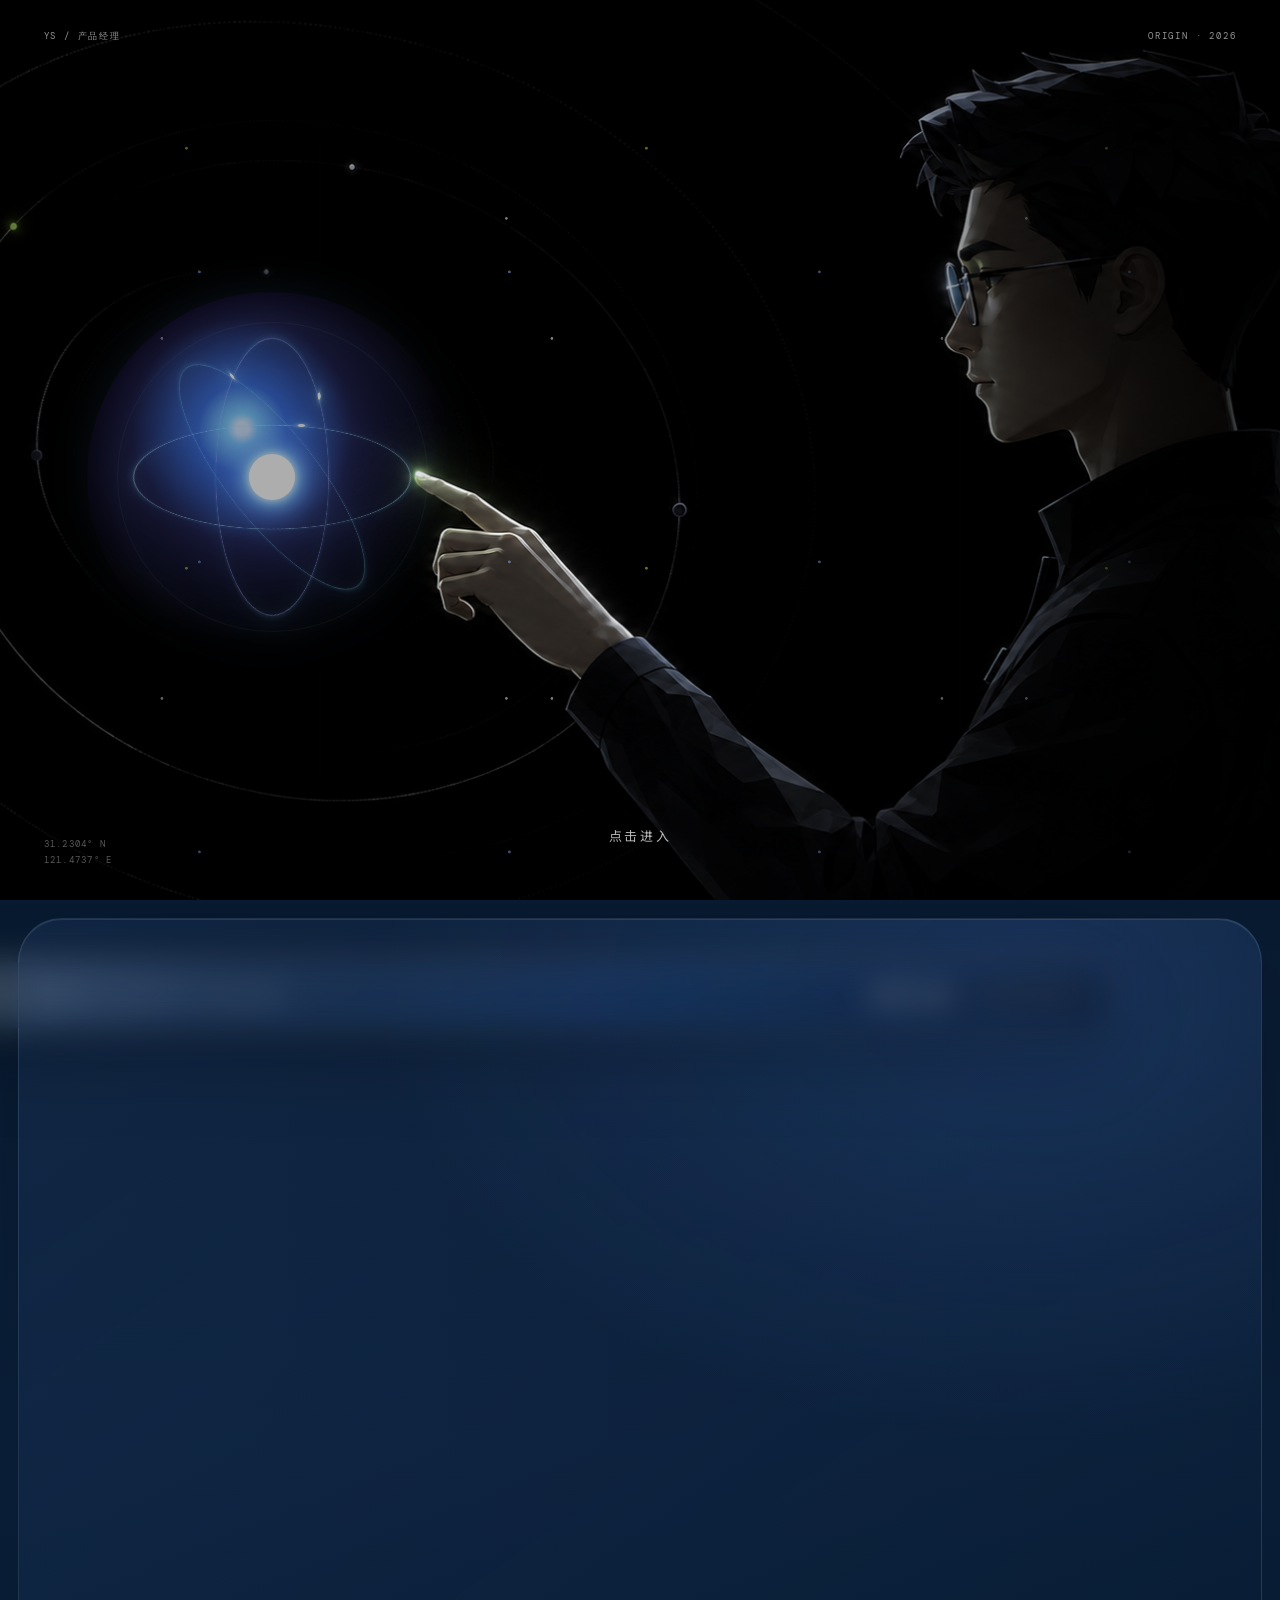
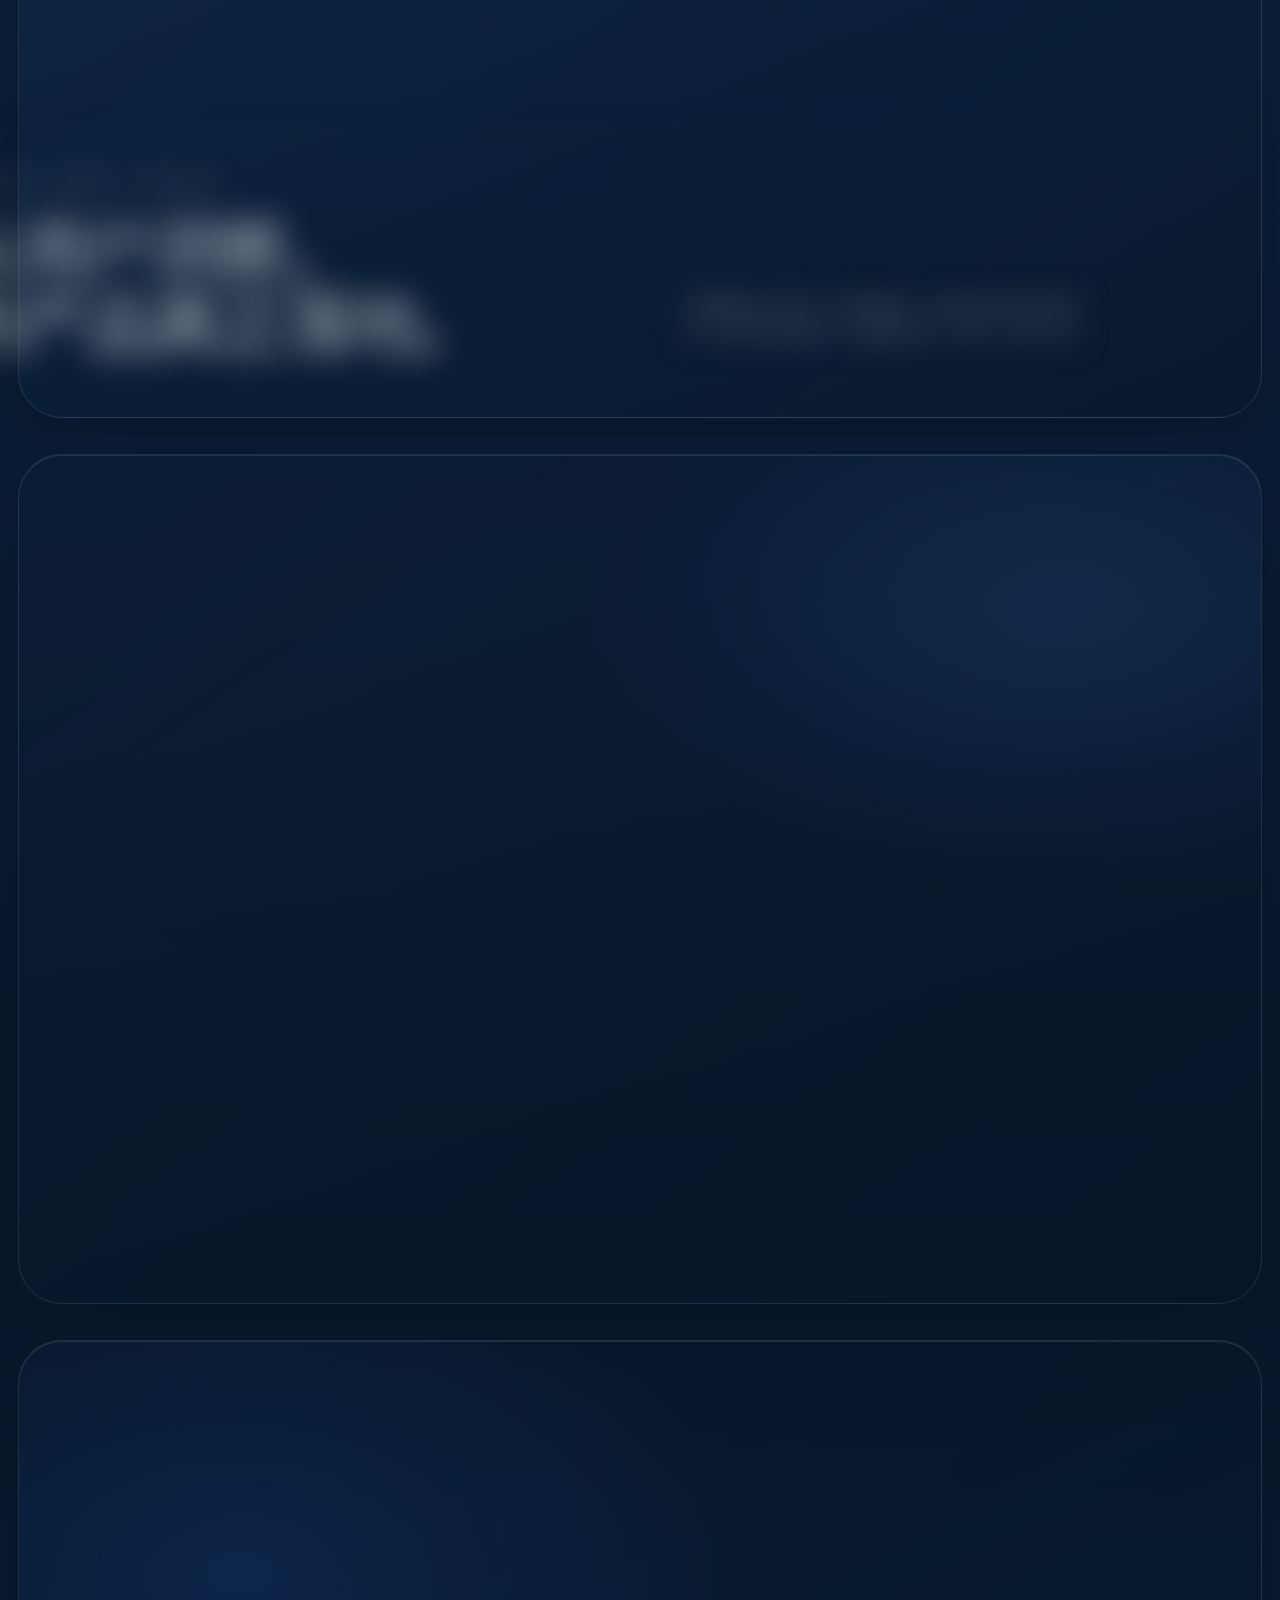
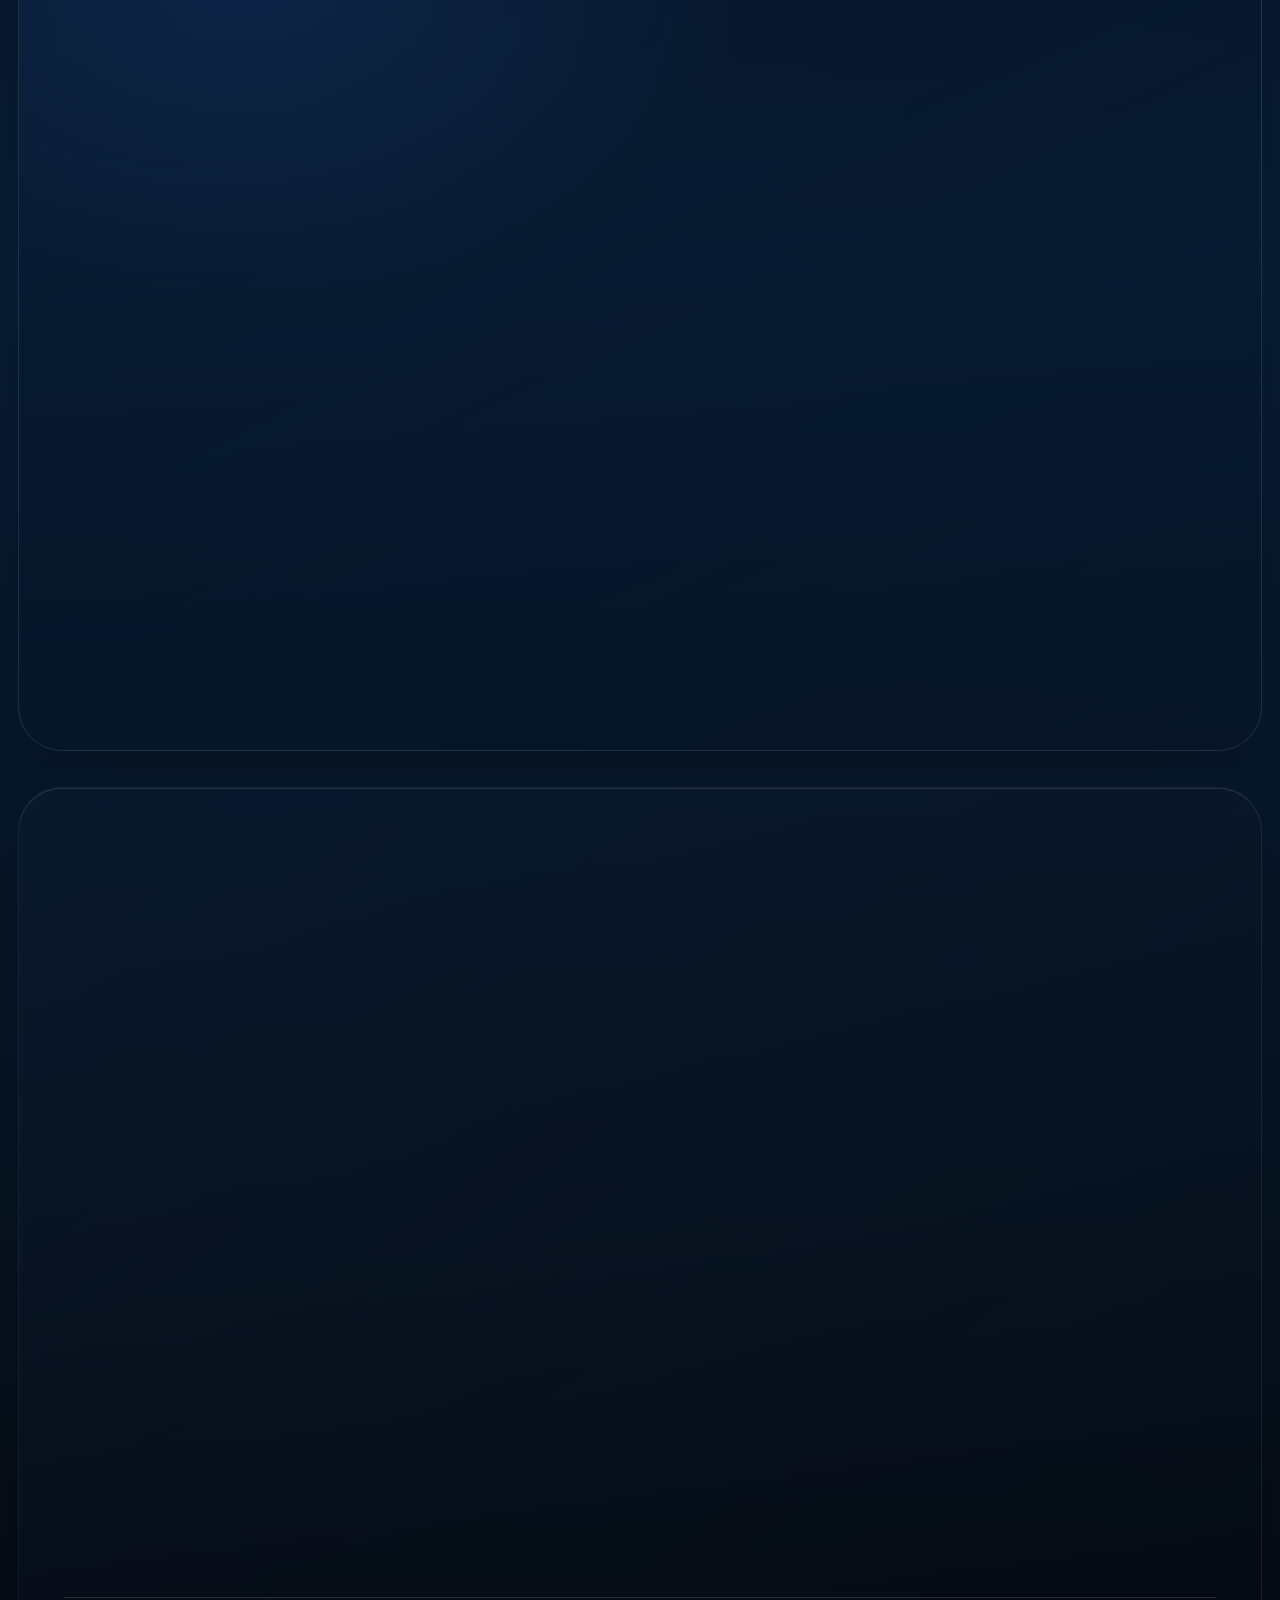
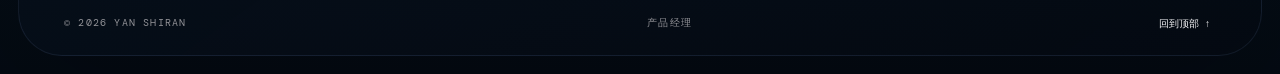
==== index.html @ b5c83967 "Initial portfolio website" ====
<!doctype html>
<html lang="zh-CN">
  <head>
    <meta charset="UTF-8" />
    <meta name="viewport" content="width=device-width, initial-scale=1.0" />
    <meta name="theme-color" content="#050505" />
    <meta name="description" content="严士然的 AI 产品经理作品集，聚焦智能硬件、AI 交互与消费电子产品定义。" />
    <title>严士然｜AI Product Manager</title>
    <link rel="preconnect" href="https://fonts.googleapis.com" />
    <link rel="preconnect" href="https://fonts.gstatic.com" crossorigin />
    <link rel="preload" as="image" href="./assets/intro-orbit-side-v2.png" />
    <link rel="preload" as="image" href="./assets/earth-space-transparent-v5.png" />
    <link rel="preload" as="image" href="./assets/earth-equirectangular-v6.png" />
    <link href="https://fonts.googleapis.com/css2?family=DM+Mono:wght@300;400;500&family=Noto+Sans+SC:wght@300;400;500;600;700;900&display=swap" rel="stylesheet" />
    <link rel="stylesheet" href="./styles.css?v=aime-sleep-case-89" />
  </head>
  <body class="intro-locked profile-entry-pending">
    <div class="intro-gate" id="introGate" role="dialog" aria-modal="true" aria-label="作品集开场动画">
      <div class="intro-portrait" aria-hidden="true"></div>
      <canvas class="intro-particle-canvas" id="introParticleCanvas" aria-hidden="true"></canvas>
      <div class="intro-stars" aria-hidden="true"></div>
      <div class="intro-topline" aria-hidden="true">
        <span>YS / 产品经理</span>
        <span>ORIGIN · 2026</span>
      </div>
      <div class="intro-coordinate" aria-hidden="true">31.2304° N<br />121.4737° E</div>
      <button class="intro-enter" type="button" aria-label="点击进入作品集">
        <span class="intro-planet-hit shared-planet atom-mode" id="sharedPlanet" aria-hidden="true">
          <canvas class="earth-surface" aria-hidden="true"></canvas>
          <span class="quantum-shell" aria-hidden="true">
            <span class="quantum-core"></span>
            <span class="atom-ring atom-ring-a"><i></i></span>
            <span class="atom-ring atom-ring-b"><i></i></span>
            <span class="atom-ring atom-ring-c"><i></i></span>
          </span>
          <i></i>
        </span>
        <span class="intro-enter-label"><b>点击进入</b></span>
      </button>
    </div>
    <div class="intro-welcome" id="introWelcome" aria-hidden="true">欢迎来到我的作品集</div>
    <div class="noise" aria-hidden="true"></div>
    <div class="cursor-glow" aria-hidden="true"></div>
    <header class="site-header">
      <a class="brand" href="#home" aria-label="返回首页">
        <span class="brand-mark">YS</span>
        <span>Yan Shiran <i>/</i> 产品经理</span>
      </a>
      <button class="menu-toggle" aria-expanded="false" aria-label="打开导航">菜单</button>
      <nav class="main-nav" aria-label="主导航">
        <a href="#profile">个人介绍</a>
        <div class="nav-cluster">
          <a href="#work">作品集</a>
          <div class="nav-preview category-preview">
            <button data-filter="hardware"><b>硬件</b><span>量产与定义</span></button>
            <button data-filter="software"><b>软件</b><span>AI 与体验</span></button>
            <button data-filter="concept"><b>概念</b><span>未来探索</span></button>
          </div>
        </div>
        <div class="nav-cluster">
          <a href="#timeline">时间线</a>
          <div class="nav-preview">
            <button data-jump="year-2026"><b>2026</b><span>创新与融合</span></button>
            <button data-jump="year-2025"><b>2025</b><span>技术深耕</span></button>
            <button data-jump="year-2020"><b>20—24</b><span>基石沉淀</span></button>
          </div>
        </div>
        <a href="#lifestyle">关于我</a>
      </nav>
      <a class="contact-link" href="#lifestyle">保持联系 <span>↗</span></a>
    </header>

    <main>
      <section class="hero" id="home">
        <div class="hero-ambient" aria-hidden="true">
          <div class="orbital orbital-a"></div>
          <div class="orbital orbital-b"></div>
          <div class="orbital orbital-c"></div>
          <i class="orbit-planet planet-ice planet-orbit-a"></i>
          <i class="orbit-planet planet-lava planet-orbit-b"></i>
          <i class="orbit-planet planet-metal planet-orbit-c"></i>
          <div class="hero-planet-slot" aria-hidden="true"></div>
        </div>
        <div class="eyebrow hero-eyebrow"><span class="status-dot"></span> OPEN TO OPPORTUNITIES · 2026</div>
        <div class="hero-copy">
          <p class="hero-index">00 / INTRODUCTION</p>
          <h1><span>把复杂技术，</span><br /><em>变成自然体验。</em></h1>
          <p>我是一名专注于 AI 交互、智能硬件与消费电子的产品经理。连接研究、设计与商业，把未来带进日常。</p>
        </div>
        <button class="scroll-cue" data-jump="profile" aria-label="向下浏览">
          <span>SCROLL TO EXPLORE</span><i>↓</i>
        </button>
        <div class="hero-meta">
          <span>BASED IN CHINA</span><span>31.2304° N · 121.4737° E</span>
        </div>
      </section>

      <section class="stage section-shell" id="profile">
        <header class="section-head reveal">
          <div><span class="section-no">01</span><span class="eyebrow">PROFILE / SELECTED EXPERIENCE</span></div>
          <p>四段实习经历 <span>点击展开完整内容</span></p>
        </header>
        <div class="experience-intro reveal">
          <div>
            <span class="eyebrow">INTERNSHIP JOURNEY · 2025—NOW</span>
            <h2>从用户洞察，<br />到产品真正落地。</h2>
          </div>
          <p>经历覆盖 AIoT 硬件、AI 陪伴机器人、操作系统与全球充电业务。在不同产品阶段中，持续参与定义、验证、交付与上市。</p>
        </div>
        <div class="experience-stack reveal">
          <article class="experience-row" data-experience>
            <button class="experience-summary" aria-expanded="false" aria-controls="experience-honor">
              <span class="experience-index">01</span>
              <span class="experience-date">2026.05—至今</span>
              <span class="experience-brand"><small>HONOR 荣耀</small><strong>硬件产品经理</strong></span>
              <span class="experience-one-line">负责 E-bike 欧洲出海交付，并从 0 到 1 定义新一代智能音频眼镜。</span>
              <span class="experience-logo"><img class="logo-invert" src="./assets/logos/honor.svg" alt="HONOR Logo" /></span>
              <span class="experience-toggle"><i></i><i></i></span>
            </button>
            <div class="experience-detail" id="experience-honor">
              <div class="experience-detail-inner">
                <div class="experience-detail-lead">
                  <span>AIoT 部门 · 穿戴产品 & 运动产品</span>
                  <h3>产品及项目交付<br />0—1 全流程</h3>
                  <p>从海外上市交付、质量排障，到产品形态创新、成本控制与供应链定点，承担产品从定义到落地的关键工作。</p>
                </div>
                <div class="experience-projects">
                  <section class="experience-project">
                    <div class="project-heading"><span>PROJECT 01</span><h4>E-bike 出海项目</h4><small>欧洲市场 · 产品及项目交付</small></div>
                    <div class="experience-points">
                      <p><b>全流程项目管理</b><span>统筹 E-bike 欧洲上市筹备，主导 RFI 应答并顺利通过 GTM 评审；跨部门完成海外营销及售后物料交付，保障项目按期闭环。</span></p>
                      <p><b>质量攻坚与排障</b><span>解决跨部门 Beta 测试排期冲突并亲自验收，累计推动解决 10+ 项软硬件核心问题，保障产品高质量出海。</span></p>
                    </div>
                  </section>
                  <section class="experience-project">
                    <div class="project-heading"><span>PROJECT 02</span><h4>新一代智能音频眼镜</h4><small>中年男性商务差旅 · 0—1 产品定义</small></div>
                    <div class="experience-points">
                      <p><b>产品定义与形态创新</b><span>提出“镜架与智能镜腿分离”的模块化架构，兼顾传统眼镜舒适度与智能音频交互。</span></p>
                      <p><b>体验打磨与成本控制</b><span>跟进 ID 设计与声学评估并严格把控 BOM；联合研发对标竞品调优，实现多频段音质提升 30%+。</span></p>
                      <p><b>供应链整合与立项</b><span>引入 6 家优质供应商竞标并成功定点，迭代 5 版 RFI 应答方案，推动项目顺利立项，预计 10 月量产。</span></p>
                    </div>
                  </section>
                </div>
              </div>
            </div>
          </article>

          <article class="experience-row" data-experience>
            <button class="experience-summary" aria-expanded="false" aria-controls="experience-tcl">
              <span class="experience-index">02</span>
              <span class="experience-date">2026.02—2026.05</span>
              <span class="experience-brand"><small>TCL 实业</small><strong>AI 产品经理</strong></span>
              <span class="experience-one-line">用 500 份问卷与 30+ 深访识别家长低效哄睡和儿童睡前难安抚问题，规划下一代 AI 睡眠陪伴。</span>
              <span class="experience-logo"><img src="./assets/logos/tcl.svg" alt="TCL Logo" /></span>
              <span class="experience-toggle"><i></i><i></i></span>
            </button>
            <div class="experience-detail" id="experience-tcl">
              <div class="experience-detail-inner">
                <div class="experience-detail-lead">
                  <span>机器人部门 · AI 陪伴机器人 AIME</span>
                  <h3>看见家长，<br />也理解儿童。</h3>
                  <p>参与 AIME 陪伴机器人新品迭代开发，抓住家长哄睡与儿童睡眠的核心需求，明确下一代产品定义。</p>
                </div>
                <div class="experience-projects single-project">
                  <section class="experience-project">
                    <div class="project-heading"><span>PRODUCT DEFINITION</span><h4>AIME AI 陪伴机器人</h4><small>需求研究 · 竞品定位 · AI 主动交互</small></div>
                    <div class="experience-points">
                      <p><b>需求调研</b><span>通过 500 份问卷及 30+ 深度访谈，精准发现家长“低效哄睡”困扰与儿童“睡前难以安抚”问题，为产品定义提供数据支撑。</span></p>
                      <p><b>竞品分析</b><span>剖析主流儿童 AI 玩具，挖掘父母购买产品用于哄睡的真实需求，输出竞品报告，确立“AI 睡眠陪伴”的差异化定位。</span></p>
                      <p><b>AI 情感化睡眠规划</b><span>规划睡眠主动 AI 干预方案，设计基于儿童情绪与作息的主动问询及睡眠哄睡机制，提升产品在睡前场景下的价值。</span></p>
                    </div>
                  </section>
                </div>
              </div>
            </div>
          </article>

          <article class="experience-row" data-experience>
            <button class="experience-summary" aria-expanded="false" aria-controls="experience-vivo">
              <span class="experience-index">03</span>
              <span class="experience-date">2025.10—2026.02</span>
              <span class="experience-brand"><small>vivo 维沃</small><strong>软件产品经理</strong></span>
              <span class="experience-one-line">覆盖 AI 笔记、Pad OS6 质量闭环、交互专利与折叠屏主动式 AIOS 规划。</span>
              <span class="experience-logo"><img src="./assets/logos/vivo.svg" alt="vivo Logo" /></span>
              <span class="experience-toggle"><i></i><i></i></span>
            </button>
            <div class="experience-detail" id="experience-vivo">
              <div class="experience-detail-inner">
                <div class="experience-detail-lead">
                  <span>大屏 OS 部门 · 平板 & 折叠屏</span>
                  <h3>让 AI 能力，<br />进入真实创作流。</h3>
                  <p>参与 AI 笔记竞品研究、新 OS 版本质量闭环、交互专利设计与折叠手机 AIOS 场景规划。</p>
                </div>
                <div class="experience-projects single-project">
                  <section class="experience-project">
                    <div class="project-heading"><span>AI OS & EXPERIENCE</span><h4>大屏 OS 产品规划</h4><small>竞品洞察 · 质量交付 · 交互创新</small></div>
                    <div class="experience-points">
                      <p><b>笔记类 App 竞品分析</b><span>剖析 Notion、IMA 等 AI 笔记产品，挖掘生成式 AI 在创作流中的交互痛点，提出提升 AI 介入有效性的方案。</span></p>
                      <p><b>Pad OS6 问题排查</b><span>闭环管理 Pad OS6 版本质量，推动研发解决 60+ 项 Bug、体验与动效问题，确保高质量交付。</span></p>
                      <p><b>交互创新与专利</b><span>撰写手写笔与视频剪辑结合的发明专利，定义“笔势 + 多指令”多模态输入范式，提升视频创作效率。</span></p>
                      <p><b>折叠手机 AIOS 规划</b><span>面向 35+ 商务人群的工作及差旅场景，设计主动式 AIOS 方案，主动预测日程并生成简报，降低应用切换成本。</span></p>
                    </div>
                  </section>
                </div>
              </div>
            </div>
          </article>

          <article class="experience-row" data-experience>
            <button class="experience-summary" aria-expanded="false" aria-controls="experience-anker">
              <span class="experience-index">04</span>
              <span class="experience-date">2025.03—2025.09</span>
              <span class="experience-brand"><small>Anker 安克</small><strong>硬件产品经理</strong></span>
              <span class="experience-one-line">支持车载无线充全球上市，并用 3000+ 样本与 KANO 模型规划 2026 Cable 产品路标。</span>
              <span class="experience-logo"><img class="logo-invert" src="./assets/logos/anker.svg" alt="Anker Innovations Logo" /></span>
              <span class="experience-toggle"><i></i><i></i></span>
            </button>
            <div class="experience-detail" id="experience-anker">
              <div class="experience-detail-inner">
                <div class="experience-detail-lead">
                  <span>Charging 部门 · 车品 & Cable 业务</span>
                  <h3>用数据决策，<br />连接全球上市。</h3>
                  <p>负责车充产品 0.5—1 的全球化上市准备，并输出数据驱动的 Cable 产品规划。</p>
                </div>
                <div class="experience-projects">
                  <section class="experience-project">
                    <div class="project-heading"><span>PROJECT 01</span><h4>车载无线充支架</h4><small>全球上市 · 竞争力测试 · 定价策略</small></div>
                    <div class="experience-result"><b>RESULT</b><span>2025 年 7 月全球上市，覆盖亚马逊、官网、沃尔玛与顺电等渠道，预计年销量突破 20 万台。</span></div>
                    <div class="experience-points">
                      <p><b>数据决策</b><span>独立设计场景化测试并获得 327 份有效样本，使核心竞争力较竞品提升 25.3%；使用 PSM 模型锚定 $45.99 定价并通过上市评审。</span></p>
                      <p><b>跨团队协同</b><span>协同 IDC 与 BM 团队强化“360° 旋转”与“安装位置”卖点可视化，通过完善说明指引拦截 50% 潜在售后问题。</span></p>
                    </div>
                  </section>
                  <section class="experience-project">
                    <div class="project-heading"><span>PROJECT 02</span><h4>收纳数据线产品规划</h4><small>2026 产品路标 · 预计 NPS 40+</small></div>
                    <div class="experience-points">
                      <p><b>全球用户洞察</b><span>操盘中、美、德、英四国 3000+ 份定量调研及 50+ 人国内定性访谈；用 KANO 模型量化 20 项功能优先级。</span></p>
                      <p><b>产品定义与规划</b><span>输出 PRD 并主导大盘及竞品分析，锁定 2026 年新中端产品路标及后续上市排期。</span></p>
                    </div>
                  </section>
                </div>
              </div>
            </div>
          </article>
        </div>
      </section>

      <section class="orbit-section section-shell" id="timeline">
        <header class="section-head reveal">
          <div><span class="section-no">03</span><span class="eyebrow">TIMELINE / PRODUCT ORBIT</span></div>
          <p>沿时间轨道，查看我的成长 <span>拖动轨道切换</span></p>
        </header>
        <div class="orbit-showcase reveal">
          <div class="orbit-project-panel">
            <div class="orbit-panel-top">
              <span class="eyebrow">SELECTED WORK · 2020—2026</span>
              <span class="orbit-project-count"><b>01</b> / 08</span>
            </div>
            <div class="orbit-year-wrap">
              <span class="orbit-year-shadow">2026</span>
              <strong class="orbit-year">2026</strong>
            </div>
            <div class="orbit-project-copy">
              <div class="orbit-project-meta"><span>大屏 OS</span><i></i><span>功能规划</span></div>
              <h2>vivo OriginOS 6 HD</h2>
              <p>负责平板与折叠屏的软件功能规划与质量管理，推动原子笔记专业学习功能、PC 级 CAD 生态适配与 OriginOS 6 HD 质量闭环。</p>
              <button class="orbit-open-project">查看项目 <span>↗</span></button>
            </div>
            <div class="orbit-pagination" aria-label="项目切换">
              <button class="orbit-prev" aria-label="上一个项目">←</button>
              <div class="orbit-progress" aria-label="项目时间轴">
                <i class="orbit-progress-fill"></i>
                <button class="orbit-time-marker is-active" data-orbit-time="0" aria-label="跳转到 2026 vivo OriginOS 6 HD"><span>2026</span></button>
                <button class="orbit-time-marker" data-orbit-time="1" aria-label="跳转到 2026 TCL AiMe 睡眠陪伴机器人"></button>
                <button class="orbit-time-marker" data-orbit-time="2" aria-label="跳转到 2026 AI 智能眼镜交互"></button>
                <button class="orbit-time-marker" data-orbit-time="3" aria-label="跳转到 2025 Aiper 泳池机器人"><span>2025</span></button>
                <button class="orbit-time-marker" data-orbit-time="4" aria-label="跳转到 2025 Anker 车载无线充支架"></button>
                <button class="orbit-time-marker" data-orbit-time="5" aria-label="跳转到 2026 Anker 收纳充电短线"></button>
                <button class="orbit-time-marker" data-orbit-time="6" aria-label="跳转到 2026 vivo 折叠屏主动式 AIOS"><span>2026</span></button>
                <button class="orbit-time-marker" data-orbit-time="7" aria-label="跳转到 2026 ADO E-bike 欧洲上市"><span>2026</span></button>
              </div>
              <button class="orbit-next" aria-label="下一个项目">→</button>
            </div>
          </div>
          <div class="orbit-visual" aria-label="可拖动的项目轨道">
            <div class="orbit-halo"></div>
            <div class="orbit-path path-outer"></div>
            <div class="orbit-path path-inner"></div>
            <div class="orbit-coordinate x-axis"></div>
            <div class="orbit-coordinate y-axis"></div>
            <div class="orbit-focus-card">
              <img src="./assets/vivo/originos6-hd.jpg" alt="vivo OriginOS 6 HD 平板系统项目视觉" />
              <div class="focus-card-label"><span>ACTIVE PROJECT</span><b>01</b></div>
              <span class="focus-card-corner">2026</span>
            </div>
            <div class="orbit-thumbs">
              <button class="orbit-thumb is-active" data-orbit-index="0" aria-label="vivo OriginOS 6 HD"><img src="./assets/vivo/originos6-hd.jpg" alt="vivo OriginOS 6 HD 平板系统项目视觉" /></button>
              <button class="orbit-thumb" data-orbit-index="1" aria-label="TCL AiMe 睡眠陪伴机器人"><img src="./assets/orbit/tcl-ai.png" alt="TCL AiMe 睡眠陪伴机器人项目视觉" /></button>
              <button class="orbit-thumb" data-orbit-index="2" aria-label="AI 智能眼镜交互"><img src="./assets/orbit/ai-glasses.png" alt="AI 智能眼镜交互项目视觉" /></button>
              <button class="orbit-thumb" data-orbit-index="3" aria-label="Aiper 泳池机器人"><img src="./assets/aiper/scuba-s3-hero.png" alt="Aiper Scuba S3 泳池机器人水下清洁视觉" /></button>
              <button class="orbit-thumb" data-orbit-index="4" aria-label="Anker 车载无线充支架"><img src="./assets/orbit/anker-car.png" alt="Anker 车载无线充支架项目视觉" /></button>
              <button class="orbit-thumb" data-orbit-index="5" aria-label="Anker 收纳充电短线"><img src="./assets/orbit/anker-cable-lineup.png" alt="Anker 收纳充电短线产品规划视觉" /></button>
              <button class="orbit-thumb" data-orbit-index="6" aria-label="vivo 折叠屏主动式 AIOS"><img src="./assets/vivo-aios/foldable-overview.jpg" alt="vivo 折叠屏主动式 AIOS 待办简报界面" /></button>
              <button class="orbit-thumb" data-orbit-index="7" aria-label="ADO E-bike 欧洲上市"><img src="./assets/orbit/ebike.png" alt="ADO E-bike 欧洲上市项目视觉" /></button>
            </div>
            <div class="orbit-drag-hint"><i></i><span>↔</span> AUTO ORBIT · DRAG TO CONTROL</div>
          </div>
        </div>
      </section>

      <section class="work section-shell" id="work">
        <header class="section-head reveal">
          <div><span class="section-no">02</span><span class="eyebrow">WORK / PRODUCT MATRIX</span></div>
          <p>从上市产品到未来概念 <span>点击或拖动选择</span></p>
        </header>
        <div class="record-matrix book-matrix reveal" data-record-matrix aria-label="产品项目书册选择器">
          <div class="record-matrix-stage">
            <button class="matrix-record matrix-violet" data-matrix-card data-matrix-index="0" aria-label="选择 Death Experience Space 概念作品" data-pdf="./assets/concepts/a1.pdf" data-reader="death-experience" data-reader-title="Death Experience Space" data-reader-kicker="CONCEPT PROJECT · A1—A5">
              <span class="matrix-book"><span class="matrix-pages" aria-hidden="true"></span><span class="matrix-sleeve concept-sleeve"><img class="matrix-cover-image concept-cover" src="./assets/concepts/emotional-harmonizer-cover.png" alt="Death Experience Space 概念作品封面" /><span class="matrix-shade"></span><b>Death Experience Space</b><small>CONCEPT PRODUCT · A1—A5</small><em>01</em><span class="matrix-pdf-hint">点击查看概念作品 ↗</span></span><span class="matrix-spine">DEATH EXPERIENCE · 01</span></span>
            </button>
            <button class="matrix-record matrix-cobalt" data-matrix-card data-matrix-index="1" aria-label="选择 Evil in the Chair 概念作品" data-pdf="./assets/concepts/b1.pdf" data-reader="evil-chair" data-reader-title="Evil in the Chair" data-reader-kicker="CONCEPT PROJECT · B1—B5">
              <span class="matrix-book"><span class="matrix-pages" aria-hidden="true"></span><span class="matrix-sleeve concept-sleeve"><img class="matrix-cover-image concept-cover" src="./assets/concepts/evil-in-chair-cover.png" alt="Evil in the Chair 电竞健康系统概念作品封面" /><span class="matrix-shade"></span><b>Evil in the Chair</b><small>CONCEPT PRODUCT · B1—B5</small><em>02</em><span class="matrix-pdf-hint">点击查看概念作品 ↗</span></span><span class="matrix-spine">EVIL IN THE CHAIR · 02</span></span>
            </button>
            <button class="matrix-record matrix-emerald" data-matrix-card data-matrix-index="2" aria-label="选择 Emotional Harmonizer 概念作品" data-pdf="./assets/concepts/emotional-harmonizer.pdf" data-reader="emotional-harmonizer" data-reader-title="Emotional Harmonizer" data-reader-kicker="CONCEPT PROJECT · EMOTIONAL HARMONIZER">
              <span class="matrix-book"><span class="matrix-pages" aria-hidden="true"></span><span class="matrix-sleeve concept-sleeve"><img class="matrix-cover-image concept-cover" src="./assets/concepts/death-experience-cover.png" alt="Emotional Harmonizer 情绪调节设备概念作品封面" /><span class="matrix-shade"></span><b>Emotional Harmonizer</b><small>CONCEPT PRODUCT · SERVICE DESIGN</small><em>03</em><span class="matrix-pdf-hint">点击查看概念作品 ↗</span></span><span class="matrix-spine">EMOTIONAL HARMONIZER · 03</span></span>
            </button>
            <button class="matrix-record matrix-emerald" data-matrix-card data-matrix-index="3" data-project="vivo-os" aria-label="打开 vivo OriginOS 6 HD 项目">
              <span class="matrix-book"><span class="matrix-pages" aria-hidden="true"></span><span class="matrix-sleeve"><img class="matrix-cover-image" src="./assets/vivo/originos6-hd.jpg" alt="vivo OriginOS 6 HD 平板系统项目" /><span class="matrix-shade"></span><b>vivo OriginOS 6 HD</b><small>TABLET &amp; FOLDABLE OS · 2026</small><em>04</em></span><span class="matrix-spine">VIVO ORIGINOS 6 HD · 04</span></span>
            </button>
            <button class="matrix-record matrix-amber" data-matrix-card data-matrix-index="4" data-project="aiper-pool" aria-label="打开 Aiper 泳池机器人项目">
              <span class="matrix-book"><span class="matrix-pages" aria-hidden="true"></span><span class="matrix-sleeve"><img class="matrix-cover-image" src="./assets/aiper/scuba-s3-hero.png" alt="Aiper Scuba S3 泳池机器人项目" /><span class="matrix-shade"></span><b>Aiper 泳池机器人</b><small>BETA EXPERIENCE · 2025</small><em>05</em></span><span class="matrix-spine">AIPER POOL ROBOT · 05</span></span>
            </button>
            <button class="matrix-record matrix-cobalt" data-matrix-card data-matrix-index="5" data-project="vivo-aios" aria-label="打开 vivo 折叠屏主动式 AIOS 项目">
              <span class="matrix-book"><span class="matrix-pages" aria-hidden="true"></span><span class="matrix-sleeve"><img class="matrix-cover-image" src="./assets/vivo-aios/foldable-overview.jpg" alt="vivo 折叠屏主动式 AIOS 待办简报项目" /><span class="matrix-shade"></span><b>折叠屏主动式 AIOS</b><small>PROACTIVE AI EXPERIENCE · 2026</small><em>06</em></span><span class="matrix-spine">VIVO PROACTIVE AIOS · 06</span></span>
            </button>
            <button class="matrix-record matrix-crimson" data-matrix-card data-matrix-index="6" data-project="tcl-aime" aria-label="打开 TCL AiMe 睡眠陪伴机器人项目">
              <span class="matrix-book"><span class="matrix-pages" aria-hidden="true"></span><span class="matrix-sleeve"><img class="matrix-cover-image" src="./assets/orbit/tcl-ai.png" alt="TCL AiMe 睡眠陪伴机器人项目视觉" /><span class="matrix-shade"></span><b>AiMe 睡眠陪伴</b><small>AI SLEEP COMPANION · 2026</small><em>07</em></span><span class="matrix-spine">AIME SLEEP COMPANION · 07</span></span>
            </button>
            <button class="matrix-record matrix-violet" data-matrix-card data-matrix-index="7" data-project="anker-car" aria-label="打开 Anker 车载无线充支架项目">
              <span class="matrix-book"><span class="matrix-pages" aria-hidden="true"></span><span class="matrix-sleeve"><img class="matrix-cover-image" src="./assets/orbit/anker-car.png" alt="Anker 车载无线充支架项目" /><span class="matrix-shade"></span><b>Anker 车载无线充支架</b><small>GLOBAL LAUNCH · JULY 2025</small><em>08</em></span><span class="matrix-spine">ANKER CAR CHARGER · 08</span></span>
            </button>
            <button class="matrix-record matrix-emerald" data-matrix-card data-matrix-index="8" data-project="anker-short-cable" aria-label="打开 Anker 收纳充电短线项目">
              <span class="matrix-book"><span class="matrix-pages" aria-hidden="true"></span><span class="matrix-sleeve"><img class="matrix-cover-image" src="./assets/orbit/anker-cable-detail.png" alt="Anker 收纳充电短线产品规划" /><span class="matrix-shade"></span><b>Anker 收纳充电短线</b><small>2026 PRODUCT ROADMAP</small><em>09</em></span><span class="matrix-spine">SHORT CABLE ROADMAP · 09</span></span>
            </button>
            <button class="matrix-record matrix-amber" data-matrix-card data-matrix-index="9" data-project="ebike" aria-label="打开 ADO E-bike 欧洲上市项目">
              <span class="matrix-book"><span class="matrix-pages" aria-hidden="true"></span><span class="matrix-sleeve"><img class="matrix-cover-image" src="./assets/orbit/ebike.png" alt="ADO E-bike 欧洲上市项目" /><span class="matrix-shade"></span><b>ADO E-bike 欧洲上市</b><small>GLOBAL LAUNCH · JULY 2026</small><em>10</em></span><span class="matrix-spine">E-BIKE EUROPE LAUNCH · 10</span></span>
            </button>
          </div>
          <div class="record-matrix-control"><b data-matrix-current>01</b><span>/ 10</span><i></i><em>每 3 秒轮播 · 点击或拖动选择</em></div>
        </div>
      </section>

      <section class="lifestyle section-shell" id="lifestyle">
        <header class="section-head reveal">
          <div><span class="section-no">04</span><span class="eyebrow">LIFESTYLE / BEYOND WORK</span></div>
          <p>MY SYSTEM <span>MEETS THE NEXT BUILD</span></p>
        </header>
        <div class="finale-layout reveal">
          <div class="operating-panel">
            <div class="operating-panel-head">
              <div><span class="eyebrow">MY OPERATING SYSTEM</span><h2>好奇是我的<br />默认设置。</h2></div>
              <p>四种工作方式，持续构成我理解用户、拆解问题与推动产品落地的底层系统。</p>
            </div>
            <div class="operating-carousel" data-operating-carousel aria-label="工作方式自动轮播">
              <div class="carousel-rail" aria-hidden="true"></div>
              <article class="operating-slide record-cobalt" data-operating-slide>
                <div class="operating-vinyl" aria-hidden="true"><i></i></div>
                <div class="operating-cover"><img src="./assets/operating/hardware.png" alt="智能眼镜产品视觉" /><div class="operating-slide-shade"></div><span class="operating-slide-no">01</span><div class="operating-slide-copy"><small>HARDWARE / CRAFT</small><h3>硬件发烧友</h3><p>从结构、材料与工艺中理解产品取舍。</p></div></div>
              </article>
              <article class="operating-slide record-crimson" data-operating-slide>
                <div class="operating-vinyl" aria-hidden="true"><i></i></div>
                <div class="operating-cover"><img src="./assets/operating/collaboration.png" alt="多人协同创作场景" /><div class="operating-slide-shade"></div><span class="operating-slide-no">02</span><div class="operating-slide-copy"><small>TEAM / ALIGNMENT</small><h3>协作连接者</h3><p>把跨专业讨论转化为清晰目标与行动。</p></div></div>
              </article>
              <article class="operating-slide record-emerald" data-operating-slide>
                <div class="operating-vinyl" aria-hidden="true"><i></i></div>
                <div class="operating-cover"><img src="./assets/operating/empathy.png" alt="AI 陪伴机器人视觉" /><div class="operating-slide-shade"></div><span class="operating-slide-no">03</span><div class="operating-slide-copy"><small>VOC / EMPATHY</small><h3>敏锐洞察者</h3><p>在场景、行为与情绪中识别真实需求。</p></div></div>
              </article>
              <article class="operating-slide record-amber" data-operating-slide>
                <div class="operating-vinyl" aria-hidden="true"><i></i></div>
                <div class="operating-cover"><img src="./assets/operating/toolkit.png" alt="车载产品设计视觉" /><div class="operating-slide-shade"></div><span class="operating-slide-no">04</span><div class="operating-slide-copy"><small>CRAFT / TOOLKIT</small><h3>专业工具栈</h3><p>用研究、原型和数据连接想法与现实。</p></div></div>
              </article>
              <div class="operating-carousel-status"><b data-operating-current>01</b><span>/ 04</span><i></i><em>向下循环</em></div>
            </div>
          </div>
          <aside class="finale-contact" id="contact">
            <div class="footer-kicker"><span class="status-dot"></span> HAVE A PRODUCT WORTH BUILDING?</div>
            <h2>一起把未来，<br /><em>做成日常。</em></h2>
            <p class="finale-contact-lead">如果你也在寻找 AI、硬件与真实体验之间的下一种可能，我们可以从一次具体的问题开始。</p>
            <div class="footer-contact">
              <a href="tel:+8613270182993">开启一次对话 <span>↗</span></a>
              <p>WeChat丨Phone：13270182993</p>
            </div>
            <div class="finale-coordinate"><span>BASED IN CHINA</span><span>31.2304° N · 121.4737° E</span></div>
          </aside>
        </div>
        <div class="footer-bottom finale-bottom"><span>© 2026 YAN SHIRAN</span><span>产品经理</span><button data-jump="home">回到顶部 ↑</button></div>
      </section>
    </main>

    <dialog class="pdf-viewer-dialog" aria-label="概念作品阅读器">
      <header class="pdf-viewer-bar">
        <div><span data-reader-kicker>CONCEPT PROJECT</span><b data-reader-title>Concept Project</b></div>
        <button class="pdf-viewer-close" type="button" aria-label="关闭概念作品">×</button>
      </header>
      <div class="pdf-viewer-content" tabindex="0" aria-label="概念作品完整项目内容">
        <div class="pdf-project-pages" data-reader-pages="death-experience" hidden>
          <img src="./assets/concepts/a1-page.jpg" alt="Death Experience Space 项目页面 A1" />
          <img src="./assets/concepts/a2-page.jpg" alt="Death Experience Space 项目页面 A2" />
          <img src="./assets/concepts/a3-page.jpg" alt="Death Experience Space 项目页面 A3" />
          <img src="./assets/concepts/a4-page.jpg" alt="Death Experience Space 项目页面 A4" />
          <img src="./assets/concepts/a5-page.jpg" alt="Death Experience Space 项目页面 A5" />
        </div>
        <div class="pdf-project-pages" data-reader-pages="evil-chair" hidden>
          <img src="./assets/concepts/b1-page.jpg" alt="Evil in the Chair 项目页面 B1" />
          <img src="./assets/concepts/b2-page.jpg" alt="Evil in the Chair 项目页面 B2" />
          <img src="./assets/concepts/b3-page.jpg" alt="Evil in the Chair 项目页面 B3" />
          <img src="./assets/concepts/b4-page.jpg" alt="Evil in the Chair 项目页面 B4" />
          <img src="./assets/concepts/b5-page.jpg" alt="Evil in the Chair 项目页面 B5" />
        </div>
        <div class="pdf-project-pages" data-reader-pages="emotional-harmonizer" hidden>
          <img src="./assets/concepts/emotional-harmonizer-page-clean.jpg" alt="Emotional Harmonizer 完整项目页面" />
        </div>
      </div>
    </dialog>

    <dialog class="project-dialog">
      <button class="dialog-close" aria-label="关闭">×</button>
      <span class="dialog-index">PROJECT 01 / 04</span>
      <h2></h2><p></p>
      <div class="dialog-meta"><div><span>角色</span><b>产品定义 / 体验策略</b></div><div><span>方法</span><b>用户研究 / 原型验证</b></div></div>
      <article class="ebike-case-study" hidden>
        <div class="ebike-hero">
          <img src="./assets/orbit/ebike.png" alt="ADO E-bike 产品系列" />
          <div><span>EUROPE LAUNCH · JULY 2026</span><strong>5 款车型<br />成功上市</strong><p>从上市评审、跨国 Beta 测试到海外资产交付，完成产品质量与上市节奏的双重闭环。</p></div>
        </div>
        <section class="ebike-lineup" aria-label="上市车型矩阵">
          <article><small>01 / FOLDABLE</small><img src="./assets/ebike/ado-air20pro.webp" alt="ADO Air 20 Pro 折叠电助力自行车" /><h3>Air 20 Pro</h3><p>21 kg 轻量折叠车，Bafang 自动变速、100 km 航程与碳带传动。</p></article>
          <article><small>02 / COMMUTE</small><img src="./assets/ebike/ado-air20s.webp" alt="ADO Air 20S 城市电助力自行车" /><h3>Air 20S</h3><p>面向城市通勤与便携收纳的 20 英寸折叠产品。</p></article>
          <article><small>03 / CITY</small><img src="./assets/ebike/ado-air28.webp" alt="ADO Air 28 城市电助力自行车" /><h3>Air 28</h3><p>28 英寸城市车型，21 kg 轻量车身与 350 W 助力系统。</p></article>
          <article><small>04 / STEP-THROUGH</small><img src="./assets/ebike/ado-air-one-pro.webp" alt="ADO Air One Pro 低跨点电助力自行车" /><h3>Air One Pro</h3><p>低跨点车架与日常通勤定位，兼顾易骑性和场景扩展。</p></article>
          <article><small>05 / AUTO SHIFT</small><img src="./assets/ebike/ado-air28pro.webp" alt="ADO Air 28 Pro 自动变速电助力自行车" /><h3>Air 28 Pro</h3><p>Bafang 自动变速与 40 Nm 高扭矩，覆盖更复杂城市路况。</p></article>
        </section>
        <div class="ebike-delivery-grid">
          <section><span>01 / LAUNCH REVIEW</span><h3>进度统筹与上市评审</h3><p>统筹收集各部门交付进度并完成系统录入，主导制作上市文档与核实产品资料，确保项目顺利通过上市评审。</p></section>
          <section><span>02 / BETA & QUALITY</span><h3>测试验收与质量攻坚</h3><p>跨国协调欧洲 Beta 测试排期并提前 1 周完成；国内亲自上路测试样车并发现 4 项产品问题，联合质量代表累计推动解决 10+ 项软硬件问题。</p></section>
          <section><span>03 / GTM DELIVERY</span><h3>跨部门协同与上市闭环</h3><p>协同营销、售后及设计团队严谨核对产品参数，扫除海外物料筹备阻碍，保障全套资产按期交付。</p></section>
        </div>
        <p class="ebike-source">产品信息参考：<a href="https://ado.motorists.jp/ado_air20pro.html" target="_blank" rel="noreferrer">ADO Air 20 Pro</a><a href="https://ado.motorists.jp/" target="_blank" rel="noreferrer">ADO 产品系列</a></p>
      </article>
      <article class="anker-car-case-study" hidden>
        <div class="anker-case-hero">
          <div class="anker-product-stage"><img src="./assets/anker/b2216-main.jpg" alt="Anker Nano Wireless Charger with Car Charger 产品套装" /></div>
          <div class="anker-case-intro"><span>GLOBAL LAUNCH · JULY 2025</span><strong>预计年销量<br />20 万台</strong><p>完成全球上市前竞争力测试、卖点与定价策略支持，推动产品成功覆盖亚马逊、官网及线下头部渠道。</p><div class="anker-role-strip"><b>Charging 部门 · 移动充电产品</b><em>车充产品 0.5—1 全球上市准备</em><em>数据驱动的 CABLE 产品规划</em></div></div>
        </div>
        <section class="anker-metrics" aria-label="项目核心成果">
          <article><small>SCENARIO TEST</small><strong>327</strong><p>份有效场景测试样本</p></article>
          <article><small>COMPETITIVENESS</small><strong>+25.3%</strong><p>核心竞争力较竞品提升</p></article>
          <article><small>PSM PRICING</small><strong>$45.99</strong><p>定价锚点并通过上市评审</p></article>
          <article><small>AFTER-SALES</small><strong>50%</strong><p>潜在售后问题提前拦截</p></article>
        </section>
        <div class="anker-feature-gallery" aria-label="Anker 车充产品功能展示">
          <figure><img src="./assets/anker/b2216-feature-01.jpg" alt="Anker 车载无线充支架 15W Qi2 充电场景" /><figcaption>Qi2 · 最高 15W</figcaption></figure>
          <figure><img src="./assets/anker/b2216-feature-02.jpg" alt="Anker 车载无线充支架着脱式使用场景" /><figcaption>着脱式充电板</figcaption></figure>
          <figure><img src="./assets/anker/b2216-feature-03.jpg" alt="Anker 车载无线充支架角度调节展示" /><figcaption>360° 旋转 · 45° 调节</figcaption></figure>
          <figure><img src="./assets/anker/b2216-feature-04.jpg" alt="Anker 车载无线充支架安装场景" /><figcaption>稳定安装 · 清晰指引</figcaption></figure>
        </div>
        <div class="anker-delivery-grid">
          <section><span>01 / DATA DECISION</span><h3>数据决策</h3><p>独立设计场景化测试并获得 327 份有效样本，使核心竞争力较竞品提升 25.3%；利用 PSM 模型锚定 $45.99 定价，在毛利 25% 以内的目标约束下顺利通过上市前评审。</p></section>
          <section><span>02 / CROSS-FUNCTION</span><h3>跨团队协同</h3><p>协同 IDC 与 BM 团队优化视觉及营销话术，将“360 度旋转”与“安装位置”核心卖点极致可视化；通过完善说明指引，提前拦截 50% 的潜在售后问题。</p></section>
        </div>
        <p class="anker-source">产品信息参考：<a href="https://www.ankerjapan.com/products/b2216" target="_blank" rel="noreferrer">Anker Japan 官方产品页</a><a href="https://www.amazon.co.jp/Anker-Detachable-Smartphone-Adjustable-Compatible/dp/B0F21ZHV2Q" target="_blank" rel="noreferrer">Amazon Japan 商品页</a></p>
      </article>
      <article class="anker-cable-case-study" hidden>
        <div class="cable-case-hero">
          <div class="cable-product-stage"><img src="./assets/orbit/anker-cable-lineup.png" alt="Anker 30cm、90cm 与 180cm 编织快充线产品组合" /></div>
          <div class="cable-case-intro"><span>2026 PRODUCT ROADMAP</span><strong>预计 NPS<br />保持 40+</strong><p>从全球用户的收纳痛点出发，用定量、定性研究与 KANO 模型形成可执行的新品规划。</p><div class="cable-scenario-tags"><b>高价值场景</b><em>车内短距离充电</em><em>桌面设备连接</em><em>移动随身收纳</em></div></div>
        </div>
        <section class="cable-metrics" aria-label="短线项目研究规模">
          <article><small>MARKETS</small><strong>4</strong><p>中国 / 美国 / 德国 / 英国</p></article>
          <article><small>QUANTITATIVE</small><strong>3000+</strong><p>份全球定量调研样本</p></article>
          <article><small>QUALITATIVE</small><strong>50+</strong><p>位国内定性访谈用户</p></article>
          <article><small>KANO MODEL</small><strong>20</strong><p>项功能优先级量化评估</p></article>
        </section>
        <div class="cable-feature-gallery" aria-label="Anker 0.3 米短线产品展示">
          <figure><img src="./assets/anker-cable/short-cable-main.jpg" alt="Anker A82E2 0.3 米 240W 双 Type-C 编织快充线" /><figcaption>A82E2 · 0.3m · 240W</figcaption></figure>
          <figure><img src="./assets/anker-cable/short-cable-detail-01.jpg" alt="Anker 30cm、90cm 与 180cm 编织快充线长度组合" /><figcaption>长短有序 · 场景分层</figcaption></figure>
          <figure><img src="./assets/anker-cable/short-cable-detail-02.jpg" alt="Anker 0.3 米短线随身连接手机使用场景" /><figcaption>边充边用 · 收纳轻盈</figcaption></figure>
        </div>
        <div class="cable-delivery-grid">
          <section><span>01 / GLOBAL INSIGHT</span><h3>全球用户洞察</h3><p>独立负责中、美、德、英四国 3000+ 份定量调研及 50+ 人国内定性访谈；挖掘不同场景的收纳需求，并运用 KANO 模型量化评估 20 项功能优先级，精准识别高净值人群在车内、桌面等场景中的用线易缠绕痛点。</p></section>
          <section><span>02 / PRODUCT ROADMAP</span><h3>产品定义与规划</h3><p>输出 Roadmap 并主导大盘及竞品分析，将研究证据转化为长度、功率、材质和收纳方式的产品决策，锁定 2026 年新品路标及产品上市排期。</p></section>
        </div>
        <p class="cable-source">产品示意参考：<a href="https://item.jd.com/100386334140.html" target="_blank" rel="noreferrer">Anker A82E2 0.3m 240W 短线</a><span>案例成果与研究数据来自个人项目经历</span></p>
      </article>
      <article class="tcl-aime-case-study" hidden>
        <div class="aime-case-hero">
          <div class="aime-product-stage">
            <img src="./assets/orbit/tcl-ai.png" alt="TCL AiMe 第一代 AI 陪伴机器人" />
            <div class="aime-sleep-orbit" aria-hidden="true"><i></i><i></i><i></i><b>AI</b></div>
            <span>FIRST GENERATION REFERENCE</span>
          </div>
          <div class="aime-case-intro">
            <span>TCL · AIME NEXT / SLEEP COMPANION</span>
            <strong>从 AI 玩具<br />到睡眠陪伴</strong>
            <p>参与 AiMe 新品迭代开发，抓住家长哄睡与儿童睡眠的核心需求，明确下一代产品的“AI 睡眠陪伴”定义。</p>
            <div class="aime-role-strip"><b>机器人部门 · AI 产品经理</b><em>需求研究</em><em>竞品定位</em><em>主动式 AI 规划</em></div>
          </div>
        </div>
        <section class="aime-metrics" aria-label="AiMe 睡眠陪伴项目研究规模">
          <article><small>QUANTITATIVE</small><strong>500</strong><p>份家长与家庭定量问卷</p></article>
          <article><small>QUALITATIVE</small><strong>30+</strong><p>场用户深度访谈</p></article>
          <article><small>DUAL USER</small><strong>2</strong><p>类核心用户：家长 / 儿童</p></article>
          <article><small>PRODUCT POSITION</small><strong>1</strong><p>条 AI 睡眠陪伴差异化定位</p></article>
        </section>
        <div class="aime-insight-grid">
          <section><span>01 / PARENT</span><h3>家长的低效哄睡</h3><p>睡前陪伴耗时、重复安抚成本高，家长需要可持续又不过度打扰亲子关系的哄睡支持。</p></section>
          <section><span>02 / CHILD</span><h3>儿童的睡前难安抚</h3><p>情绪波动、作息不稳定与过度兴奋共同延长入睡过程，需要更温和、连续的情绪承接。</p></section>
        </div>
        <div class="aime-sleep-loop" aria-label="AI 情感化睡眠干预流程">
          <article><span>01</span><b>感知</b><p>结合情绪与作息线索，判断当前睡前状态。</p></article><i>→</i>
          <article><span>02</span><b>问询</b><p>以主动但低打扰的方式确认儿童情绪与需求。</p></article><i>→</i>
          <article><span>03</span><b>陪伴</b><p>匹配故事、声音与节奏，逐步降低睡前兴奋度。</p></article><i>→</i>
          <article><span>04</span><b>反馈</b><p>沉淀作息与互动反馈，持续优化下一次陪伴。</p></article>
        </div>
        <div class="aime-delivery-grid">
          <section><span>01 / USER RESEARCH</span><h3>需求调研</h3><p>通过 500 份问卷及 30+ 深度访谈，精准发现多个家长“低效哄睡”困扰与儿童“睡前难以安抚”问题，为产品定义提供数据支撑。</p></section>
          <section><span>02 / COMPETITIVE POSITION</span><h3>竞品分析</h3><p>剖析主流儿童 AI 玩具，挖掘父母购买产品用于哄睡的真实需求，输出竞品报告，确立“AI 睡眠陪伴”的差异化定位。</p></section>
          <section><span>03 / PROACTIVE AI</span><h3>AI 情感化睡眠规划</h3><p>规划睡眠主动 AI 干预方案，设计基于儿童情绪与作息的主动问询及睡眠哄睡机制，提升产品在睡前场景下的价值。</p></section>
        </div>
        <div class="aime-generation-note"><div><span>PRODUCT BOUNDARY</span><h3>第一代是产品参照，第二代是睡眠方向规划</h3></div><p>公开产品用于说明 AiMe 的产品形态与情感陪伴基础；本案例聚焦下一代睡眠场景的需求研究、差异化定位与主动式 AI 机制。</p></div>
        <p class="aime-source">产品参照：<a href="https://item.jd.com/100298953301.html" target="_blank" rel="noreferrer">AiMe 第一代商品页</a><a href="https://www.tcl.com/cn/zh/tcl-design/tcl-design-works/tcl-ai-me-design-story" target="_blank" rel="noreferrer">TCL AiMe 官方设计故事</a><span>第二代睡眠方案与研究数据来自个人项目经历</span></p>
      </article>
      <article class="aiper-case-study" hidden>
        <div class="aiper-case-hero">
          <div class="aiper-product-stage"><img src="./assets/aiper/scuba-s3-hero.png" alt="Aiper Scuba S3 泳池机器人在水下执行清洁任务" /></div>
          <div class="aiper-case-intro"><span>AIPER 元鼎 · POOL ROBOT</span><strong>识别准确率<br />提升 10%</strong><p>以海外 Beta 用户体验为核心，将水下清洁、视觉识别与 App 交互问题收敛为可落地的产品迭代方案。</p><div class="aiper-role-strip"><b>产品经理</b><em>海外 Beta 体验</em><em>用户问题收敛</em><em>新品竞品研究</em></div></div>
        </div>
        <section class="aiper-metrics" aria-label="Aiper 项目核心成果">
          <article><small>UX ISSUES</small><strong>10+</strong><p>项用户体验痛点完成收敛</p></article>
          <article><small>VISION DEFECTS</small><strong>5+</strong><p>项视觉识别缺陷定位与闭环</p></article>
          <article><small>ACCURACY</small><strong>+10%</strong><p>视觉识别准确率提升</p></article>
          <article><small>COMPETITORS</small><strong>10+</strong><p>款水质智能检测设备研究</p></article>
        </section>
        <div class="aiper-feature-gallery" aria-label="Aiper 智能泳池产品与庭院生态展示">
          <figure class="is-wide"><img src="./assets/aiper/scuba-s3-battery.webp" alt="Aiper Scuba S3 泳池机器人续航与水下清洁场景" /><figcaption>Scuba S3 · 水下清洁体验</figcaption></figure>
          <figure><img src="./assets/aiper/hydrocomm-hero.webp" alt="Aiper HydroComm 水质监测设备与手机应用" /><figcaption>HydroComm · 智能水质监测</figcaption></figure>
          <figure><img src="./assets/aiper/hydrocomm-monitoring.webp" alt="Aiper HydroComm 监测 pH、ORP、EC、TDS 与温度" /><figcaption>5-in-1 · 水质指标体系</figcaption></figure>
        </div>
        <div class="aiper-delivery-grid">
          <section><span>01 / BETA EXPERIENCE</span><h3>用户体验与产品迭代</h3><p>主导海外 Beta 内测体验，收敛 10+ 项用户体验痛点及 5+ 项视觉识别缺陷，推动使用交互优化，并将视觉识别准确率提升 10%。</p></section>
          <section><span>02 / CATEGORY RESEARCH</span><h3>新品竞品研究</h3><p>调研 10+ 款泳池水质智能检测设备，系统梳理行业痛点、功能差异及用户需求，为产品迭代提供决策依据，并将产品机会延展至智能庭院新生态。</p></section>
        </div>
        <div class="aiper-ecosystem-callout"><div><span>FROM CLEANING TO POOL CARE</span><h3>从单次清洁，扩展到持续水质管理</h3></div><p>HydroComm 以 24/7 监测、pH / ORP / EC / TDS / 温度五项指标与 App 建议，将泳池机器人的单点体验连接为更完整的智能养护闭环。</p></div>
        <p class="aiper-source">产品信息参考：<a href="https://aiper.com/us/aiper-scuba-s3" target="_blank" rel="noreferrer">Aiper Scuba S3 官方页</a><a href="https://www.amazon.com/S3-Waterline-Auto-Parking-Ultra-fine-Filtration/dp/B0H8CQ6964" target="_blank" rel="noreferrer">Amazon 商品页</a><a href="https://aiper.com/us/aiper-scuba-series/HydroComm" target="_blank" rel="noreferrer">Aiper HydroComm 官方页</a></p>
      </article>
      <article class="vivo-case-study" hidden>
        <div class="vivo-case-hero">
          <div class="vivo-product-stage"><img src="./assets/vivo/originos6-hd.jpg" alt="OriginOS 6 HD 自然流畅赢在全局" /></div>
          <div class="vivo-case-intro"><span>VIVO · TABLET &amp; FOLDABLE OS</span><strong>60+ 项<br />质量闭环</strong><p>负责平板与折叠屏的软件功能规划与质量管理，把专业学习能力与生产力生态推进到可交付状态。</p><div class="vivo-role-strip"><b>大屏 OS 部门 · 软件产品经理</b><em>功能规划</em><em>生态拓展</em><em>上市质量管控</em></div></div>
        </div>
        <section class="vivo-metrics" aria-label="vivo 项目核心成果">
          <article><small>COMPETITIVE STUDY</small><strong>3+</strong><p>款专业笔记产品深度剖析</p></article>
          <article><small>LEARNING FEATURES</small><strong>2</strong><p>项无纸化学习核心能力落地</p></article>
          <article><small>QUALITY LOOP</small><strong>60+</strong><p>项 Bug 与体验问题推动闭环</p></article>
          <article><small>PRO ECOSYSTEM</small><strong>1</strong><p>项 PC 级 CAD 生态适配推进</p></article>
        </section>
        <div class="vivo-feature-gallery" aria-label="OriginOS 6 HD 专业生产力功能展示">
          <figure class="is-wide"><a href="./assets/vivo/source/atomic-notes.pdf" target="_blank"><img src="./assets/vivo/atomic-notes.jpg" alt="原子笔记 PDF 课件标注与无界纸张功能" /></a><figcaption>原子笔记 · PDF 课件标注 / 无界纸张</figcaption></figure>
          <figure><a href="./assets/vivo/source/handwriting-ai.pdf" target="_blank"><img src="./assets/vivo/handwriting-ai.jpg" alt="提笔忘字、汉字联想与英语助手功能" /></a><figcaption>手写辅助 · 学习体验补全</figcaption></figure>
          <figure><a href="./assets/vivo/source/cad-adaptation.pdf" target="_blank"><img src="./assets/vivo/cad-adaptation.jpg" alt="PC 级中望 CAD 平板适配" /></a><figcaption>PC 级中望 CAD · 专业生态适配</figcaption></figure>
          <figure><a href="./assets/vivo/source/multitasking.pdf" target="_blank"><img src="./assets/vivo/multitasking.jpg" alt="原子工作台与多任务窗口协同" /></a><figcaption>原子工作台 · 多任务流畅协同</figcaption></figure>
          <figure><a href="./assets/vivo/source/creative-studio.pdf" target="_blank"><img src="./assets/vivo/creative-studio.jpg" alt="剪映专业版与中望 CAD 平板生产力生态" /></a><figcaption>随身工作室 · 创作与生产力</figcaption></figure>
        </div>
        <div class="vivo-delivery-grid">
          <section><span>01 / ATOMIC NOTES</span><h3>原子笔记学习场景功能落地</h3><p>深度剖析 Notion、IMA、Goodnotes 等竞品，提炼专业笔记功能在创作流中的交互爽点并输出优化策略；精准洞察学生群体“无纸化学习”诉求，成功推动“PDF 课件标注”与“无界纸张”专业功能落地。</p></section>
          <section><span>02 / ECOSYSTEM &amp; QUALITY</span><h3>生态拓展与 OS 质量管控</h3><p>推动 PC 版中望 CAD 移植至平板的后期开发进度，完善大屏专业生产力生态；全流程闭环管理 OriginOS 6 HD 上市质量，推动研发解决 60+ 项 Bug 与体验问题，确保按期交付。</p></section>
        </div>
        <p class="vivo-source">产品与功能参考：<a href="https://www.vivo.com.cn/vivo/vivopad6pro/" target="_blank" rel="noreferrer">vivo Pad6 Pro 官方页</a><a href="./assets/vivo/source/originos6-hd.pdf" target="_blank">OriginOS 6 HD 视觉</a><span>项目成果与交付数据来自个人经历</span></p>
      </article>
      <article class="vivo-aios-case-study" hidden>
        <div class="aios-case-hero">
          <div class="aios-product-stage"><img src="./assets/vivo-aios/foldable-overview.jpg" alt="折叠屏待办简报与 AI 快讯双屏工作界面" /></div>
          <div class="aios-case-intro"><span>VIVO · PROACTIVE AIOS CONCEPT</span><strong>从应用切换<br />到主动服务</strong><p>针对商务人群高频工作场景，设计能够预测日程、聚合任务并生成每日简报的主动式 AIOS，降低跨应用点击、检索与切换成本。</p><div class="aios-role-strip"><b>折叠手机 AIOS 规划</b><em>场景拆解</em><em>信息架构</em><em>AI 交互定义</em><em>高保真原型</em></div></div>
        </div>
        <section class="aios-metrics" aria-label="折叠屏 AIOS 方案结构">
          <article><small>UNIFIED HUB</small><strong>1</strong><p>个待办简报统一工作入口</p></article>
          <article><small>INFORMATION VIEWS</small><strong>2</strong><p>种时间与类别组织方式</p></article>
          <article><small>AI LOOP</small><strong>3</strong><p>步检索、推荐与行动闭环</p></article>
          <article><small>TASK PATTERNS</small><strong>3</strong><p>类典型商务任务详情模板</p></article>
        </section>
        <div class="aios-problem-grid">
          <section><span>01 / PROBLEM</span><h3>工作信息被拆散在不同应用里</h3><p>日历、电话、会议录音、邮件、文档、审批和差旅信息分别存在于多个入口。用户需要反复打开应用、还原上下文，再判断下一步行动。</p></section>
          <section><span>02 / PRODUCT INTENT</span><h3>让系统主动整理“今天要完成什么”</h3><p>以时间、任务类型与用户习惯为线索，将跨应用信息收束为可执行的待办简报，并在关键节点主动提供资料、风险与建议。</p></section>
        </div>
        <div class="aios-feature-gallery" aria-label="折叠屏主动式 AIOS 原型展示">
          <figure class="is-wide"><a href="./assets/vivo-aios/source/time-order.pdf" target="_blank"><img src="./assets/vivo-aios/time-order.jpg" alt="按时间顺序组织的待办简报与任务详情" /></a><figcaption>时间顺序 · 单条简报 / 决策卡片 / 反馈</figcaption></figure>
          <figure><a href="./assets/vivo-aios/source/category-order.pdf" target="_blank"><img src="./assets/vivo-aios/category-order.jpg" alt="按紧急、日常与出差类别组织任务" /></a><figcaption>类别顺序 · 核心任务置顶</figcaption></figure>
          <figure><a href="./assets/vivo-aios/source/task-detail.pdf" target="_blank"><img src="./assets/vivo-aios/task-detail.jpg" alt="UI 审核、周报与值机任务的差异化详情" /></a><figcaption>任务详情 · 内容随任务类型变化</figcaption></figure>
          <figure><a href="./assets/vivo-aios/source/ai-retrieval.pdf" target="_blank"><img src="./assets/vivo-aios/ai-retrieval.jpg" alt="AI 调取邮件、合同与历史数据辅助决策" /></a><figcaption>AI 检索 · 调取知识库与历史上下文</figcaption></figure>
          <figure><a href="./assets/vivo-aios/source/ai-recommendation.pdf" target="_blank"><img src="./assets/vivo-aios/ai-recommendation.jpg" alt="基于日程时间点主动推荐行业内容" /></a><figcaption>AI 推荐 · 在合适时间提供相关内容</figcaption></figure>
          <figure><a href="./assets/vivo-aios/source/prototype.pdf" target="_blank"><img src="./assets/vivo-aios/prototype.jpg" alt="主动式 AIOS 信息中枢早期原型" /></a><figcaption>高保真原型 · 折叠双屏信息中枢</figcaption></figure>
        </div>
        <div class="aios-flow" aria-label="主动式 AIOS 工作流程">
          <article><span>01</span><b>预测</b><p>读取日程、任务与上下文，识别即将发生的工作节点。</p></article>
          <i>→</i>
          <article><span>02</span><b>聚合</b><p>把邮件、文档、录音、审批与差旅信息组织成任务简报。</p></article>
          <i>→</i>
          <article><span>03</span><b>辅助</b><p>调用知识库检索历史信息，生成风险提示与下一步建议。</p></article>
          <i>→</i>
          <article><span>04</span><b>学习</b><p>通过结果反馈持续调整排序、内容密度与推荐时机。</p></article>
        </div>
        <div class="aios-context-map"><div><span>SCENARIO COVERAGE</span><h3>从晨间复盘到会议决策、深度办公与差旅安排</h3><p>围绕商务用户一天的工作节奏，将高频任务、使用应用与系统可主动提供的能力映射到时间轴中。</p></div><a href="./assets/vivo-aios/source/time-content-map.pdf" target="_blank"><img src="./assets/vivo-aios/time-content-map.jpg" alt="商务用户一天的时间、任务与应用映射" /></a></div>
        <p class="aios-source">方案原型：<a href="./assets/vivo-aios/source/foldable-overview.pdf" target="_blank">折叠屏总览</a><a href="./assets/vivo-aios/source/time-order.pdf" target="_blank">时间顺序</a><a href="./assets/vivo-aios/source/category-order.pdf" target="_blank">类别顺序</a><span>本项目为主动式 AIOS 产品规划与交互概念</span></p>
      </article>
    </dialog>
    <dialog class="case-media-dialog" aria-label="项目图片站内预览">
      <header class="case-media-bar">
        <button class="case-media-back" type="button" aria-label="返回项目展开内容"><span>←</span> 返回项目</button>
        <div><span>PROJECT IMAGE</span><b data-case-media-title>项目图片</b></div>
        <button class="case-media-close" type="button" aria-label="关闭图片预览">×</button>
      </header>
      <div class="case-media-stage" tabindex="0">
        <img src="" alt="" data-case-media-image />
      </div>
    </dialog>
    <div class="toast" role="status"></div>
    <div class="compass-cursor" aria-hidden="true"><i></i></div>
    <script src="./script.js?v=aime-sleep-case-89"></script>
  </body>
</html>
---- styles.css ----
@font-face{font-family:"MiSans";src:local("MiSans Regular"),local("MiSans-Regular"),local("MiSans");font-style:normal;font-weight:400;font-display:swap}
@font-face{font-family:"MiSans";src:local("MiSans Light"),local("MiSans-Light"),local("MiSans");font-style:normal;font-weight:300;font-display:swap}
@font-face{font-family:"MiSans";src:local("MiSans Medium"),local("MiSans-Medium");font-style:normal;font-weight:500;font-display:swap}
@font-face{font-family:"MiSans";src:local("MiSans Semibold"),local("MiSans-Semibold");font-style:normal;font-weight:600;font-display:swap}
:root {
  --black: #050505;
  --surface: rgba(25, 25, 25, .62);
  --white: #f5f5f7;
  --muted: #86868b;
  --line: rgba(255,255,255,.14);
  --lime: #d8ff38;
  --blue: #8db8ff;
  --mx: 50vw;
  --my: 30vh;
}

/* 54 · active automatic two-stage intro flow (outside the archived layer) */
.hero::before,.hero::after{content:none!important;display:none!important;background:none!important}
.hero-ambient .orbital-a{
  -webkit-mask-image:linear-gradient(90deg,transparent 0 13%,rgba(0,0,0,.28) 19%,#000 30%);
  mask-image:linear-gradient(90deg,transparent 0 13%,rgba(0,0,0,.28) 19%,#000 30%);
}

.site-header{transition:opacity .85s ease,translate .85s cubic-bezier(.16,1,.3,1),filter .7s ease}
body.intro-locked .site-header,
body.intro-transitioning .site-header,
body.home-locked .site-header{
  opacity:0!important;
  visibility:hidden!important;
  pointer-events:none!important;
  translate:0 -18px!important;
  filter:blur(7px)!important;
  animation:none!important;
}
body.home-locked .hero-planet-slot,
body.home-locked .hero-planet-slot .shared-planet{pointer-events:none!important}

.hero-planet-slot.click-guided .shared-planet.atom-mode::before{
  box-shadow:0 0 18px #e9fbff,0 0 54px rgba(84,188,255,.98),0 0 108px rgba(77,103,255,.72),0 0 164px rgba(86,64,220,.34);
  animation:autoAtomDwell 2s ease-in-out both!important;
}
.hero-planet-slot.click-guided .quantum-shell{
  filter:drop-shadow(0 0 12px rgba(201,244,255,.96)) drop-shadow(0 0 44px rgba(78,158,255,.82)) drop-shadow(0 0 78px rgba(78,76,235,.46));
}
.hero-planet-slot.click-guided .quantum-core{
  box-shadow:0 0 12px #fff,0 0 28px #a8efff,0 0 56px #6b9cff,0 0 86px rgba(93,76,255,.58);
}
@keyframes autoAtomDwell{
  0%{scale:.98;filter:brightness(1)}
  42%,72%{scale:1.08;filter:brightness(1.36) saturate(1.18)}
  100%{scale:1.02;filter:brightness(1.12)}
}

#profile{scroll-margin-top:89px}
@media(max-width:800px){#profile{scroll-margin-top:39px}}
@media(prefers-reduced-motion:reduce){
  .site-header{transition:none!important}
  .hero-planet-slot.click-guided .shared-planet.atom-mode::before{animation:none!important}
}
* { box-sizing: border-box; }
html { scroll-behavior: smooth; background: var(--black); }
body { margin: 0; color: var(--white); background: var(--black); font-family: "MiSans","Noto Sans SC",system-ui,sans-serif; overflow-x: hidden; }
body.intro-locked { height: 100svh; overflow: hidden; }
button, a { color: inherit; font: inherit; }
button { border: 0; cursor: pointer; }
a { text-decoration: none; }
::selection { background: var(--lime); color: #000; }
.intro-gate { --intro-x: 0px; --intro-y: 0px; position:fixed;z-index:2200;inset:0;overflow:hidden;color:var(--white);background-color:#020304;transition:background-color 2.8s cubic-bezier(.16,1,.3,1),visibility 3s; }
.intro-gate[hidden] { display: none; }
.intro-gate::before { content: ""; position: absolute; z-index: 3; inset: 0; pointer-events: none; opacity: 1; background: radial-gradient(circle at 27% 53%, transparent 0 12%, rgba(0,0,0,.03) 25%, rgba(0,0,0,.5) 88%), linear-gradient(90deg, rgba(0,0,0,.4), transparent 24% 72%, rgba(0,0,0,.52)); transition: opacity 2.5s cubic-bezier(.16,1,.3,1); }
.intro-gate::after { content: ""; position: absolute; z-index: 4; inset: 0; pointer-events: none; opacity: .13; background: repeating-linear-gradient(90deg, transparent 0 calc(25% - 1px), rgba(255,255,255,.11) 25%, transparent calc(25% + 1px) 50%); mask-image: linear-gradient(transparent 6%,#000 24%,#000 78%,transparent 96%); transition: opacity 2.2s ease; }
.intro-gate.is-fading { pointer-events:none;background-color:transparent; }
.intro-gate.is-fading::before,.intro-gate.is-fading::after { opacity:0; }
.intro-portrait { position: absolute; z-index: 1; inset: -2%; opacity: 1; background: #020304 url("./assets/intro-orbit-side-no-planet-v3.png") center center / cover no-repeat; animation: introPortraitIn 1.8s cubic-bezier(.16,1,.3,1) both; transition: opacity 3s cubic-bezier(.16,.72,.24,1), scale 3s cubic-bezier(.16,1,.3,1), filter 3s ease, translate .22s ease-out; translate: var(--intro-x) var(--intro-y); transform:scaleX(-1); }
.intro-gate.is-fading .intro-portrait { animation:none;opacity:0;scale:1.045;filter:blur(18px) brightness(.35) saturate(.55); }
.intro-particle-canvas { position:absolute;z-index:5;inset:0;width:100%;height:100%;pointer-events:none;opacity:0;transition:opacity .25s; }
.intro-gate.is-fading .intro-particle-canvas { opacity:1; }
.intro-stars { position: absolute; z-index: 2; inset: -12%; opacity: .5; pointer-events: none; background-image: radial-gradient(circle at 14% 31%,#8db8ff 0 1px,transparent 1.8px),radial-gradient(circle at 81% 24%,#fff 0 1px,transparent 1.7px),radial-gradient(circle at 74% 61%,#d8ff38 0 1px,transparent 1.8px),radial-gradient(circle at 27% 68%,#fff 0 1px,transparent 1.6px); background-size: 310px 290px,390px 360px,460px 420px,520px 480px; animation: introStars 30s linear infinite; transition: opacity 2.6s ease; }
.intro-topline { position: absolute; z-index: 6; top: 30px; left: 3.4vw; right: 3.4vw; display: flex; justify-content: space-between; color: rgba(255,255,255,.58); font: 400 8px "DM Mono"; letter-spacing: .2em; }
.intro-coordinate { position: absolute; z-index: 6; left: 3.4vw; bottom: 32px; color: rgba(255,255,255,.34); font: 400 8px/1.8 "DM Mono"; letter-spacing: .14em; }
.intro-topline,.intro-coordinate { transition: opacity .3s ease, translate .5s cubic-bezier(.16,1,.3,1); }
.intro-gate.is-fading .intro-stars { opacity:0; }
.intro-gate.is-fading .intro-topline,.intro-gate.is-fading .intro-coordinate { opacity:0;translate:0 -12px; }
.intro-enter { position: absolute; z-index: 8; inset: 0; overflow: hidden; color: white; background: transparent; cursor: pointer; perspective: 1200px; }
.intro-enter:focus { outline:none; }
.intro-enter:focus-visible .intro-enter-label b { outline:1px solid var(--lime);outline-offset:5px; }
.intro-planet-hit { position:absolute;left:calc(var(--intro-planet-x,27vw) + var(--intro-x));top:calc(var(--intro-planet-y,53vh) + var(--intro-y));width:var(--intro-planet-size,clamp(230px,24vw,370px));aspect-ratio:1;border:0;border-radius:50%;background:url("./assets/earth-space-transparent-v5.png") center / 100% 100% no-repeat;translate:-50% -50%;transform-style:preserve-3d;filter:brightness(.46) saturate(.66) drop-shadow(0 0 12px rgba(96,159,255,.24));transition:scale 1s cubic-bezier(.16,1,.3,1),filter 1.25s cubic-bezier(.16,1,.3,1);animation:introPlanetBreath 5.8s ease-in-out infinite; }
.earth-surface { position:absolute;z-index:1;inset:0;width:100%;height:100%;border-radius:50%;opacity:0;transition:opacity .8s ease; }
.shared-planet.is-textured { background-image:none; }
.shared-planet.is-textured .earth-surface { opacity:1; }
.intro-planet-hit::before { display:none; }
.intro-planet-hit::after { content: ""; position: absolute; inset: 7%; border-radius: 50%; opacity:.22;background: radial-gradient(circle at 36% 28%,rgba(255,255,255,.13),transparent 22%),radial-gradient(circle at 50% 50%,transparent 62%,rgba(88,155,255,.08) 82%,transparent 100%); box-shadow:0 0 28px rgba(82,145,255,.18),0 0 80px rgba(46,96,190,.08); mix-blend-mode:screen;pointer-events:none;transition:opacity 1.25s ease,box-shadow 1.25s ease; }
.intro-planet-hit i { position: absolute; left: 50%; top: -19%; width: 7px; height: 7px; border-radius: 50%; background: var(--lime); box-shadow: 0 0 15px var(--lime); animation: introSatellite 11s linear infinite; }
.intro-enter:hover .intro-planet-hit { scale: 1.035; filter:brightness(.62) saturate(.8) drop-shadow(0 0 30px rgba(141,184,255,.56)); }
.intro-enter:hover .intro-planet-hit::after { opacity:.72;box-shadow:0 0 46px rgba(82,145,255,.32),0 0 105px rgba(46,96,190,.14); }
body>.shared-planet.is-transferring { position:fixed;z-index:2300;margin:0;translate:0 0;scale:1;animation:none;pointer-events:none;will-change:transform;transform-origin:center;contain:layout paint style;filter:brightness(.5) saturate(.7) drop-shadow(0 0 18px rgba(82,145,255,.25))!important;transition:none; }
.intro-enter-label { position: absolute; left: 50%; bottom: 4.8vh; display: grid; gap: 8px; justify-items: center; translate: -50% 0; text-transform: uppercase; }
.intro-enter-label b { padding: 12px 20px;border:0;background:transparent;font-size:13px;font-weight:400;letter-spacing:.2em;color:rgba(255,255,255,.72);transition:color 1s ease,text-shadow 1.1s ease,filter 1.1s ease; }
.intro-enter-label small { color: rgba(255,255,255,.42); font: 400 7px "DM Mono"; letter-spacing: .22em; }
.intro-enter:hover .intro-enter-label b { color:#fff;text-shadow:0 0 8px rgba(255,255,255,.92),0 0 26px rgba(114,174,255,.82),0 0 58px rgba(69,128,255,.52);filter:brightness(1.16); }
.intro-enter-label { transition: opacity .28s ease, translate .45s cubic-bezier(.16,1,.3,1); }
.intro-gate.is-fading .intro-enter-label { opacity:0;translate:-50% 16px; }
@keyframes introPortraitIn { from { opacity: 0; scale: 1.08; filter: blur(20px) brightness(.5); } to { opacity: 1; scale: 1; filter: none; } }
@keyframes introStars { to { transform: translate3d(5%,3%,0) rotate(.01deg); } }
@keyframes introPlanetBreath { 0%,100% { scale: 1; } 50% { scale: 1.018; } }
@keyframes introSatellite { to { transform: rotate(360deg) translateX(34px) rotate(-360deg); } }
.noise { position: fixed; inset: 0; z-index: 1000; opacity: .035; pointer-events: none; background-image: url("data:image/svg+xml,%3Csvg viewBox='0 0 180 180' xmlns='http://www.w3.org/2000/svg'%3E%3Cfilter id='n'%3E%3CfeTurbulence type='fractalNoise' baseFrequency='.85' numOctaves='4' stitchTiles='stitch'/%3E%3C/filter%3E%3Crect width='100%25' height='100%25' filter='url(%23n)' opacity='.9'/%3E%3C/svg%3E"); }
.cursor-glow { position: fixed; z-index: 0; width: 600px; height: 600px; left: var(--mx); top: var(--my); transform: translate(-50%,-50%); pointer-events: none; background: radial-gradient(circle, rgba(107,153,255,.08), transparent 65%); }
.site-header { position: fixed; z-index: 999; inset: 0 0 auto; height: 72px; display: grid; grid-template-columns: 1fr auto 1fr; align-items: center; padding: 0 3.5vw; border-bottom: 1px solid var(--line); background: rgba(5,5,5,.62); backdrop-filter: blur(24px) saturate(150%); }
.brand { display: flex; align-items: center; gap: 12px; font-size: 12px; font-weight: 500; letter-spacing: .04em; }
.brand i { color: #444; font-style: normal; padding: 0 4px; }
.brand-mark { display: grid; place-items: center; width: 32px; height: 32px; color: #050505; background: var(--white); border-radius: 50%; font: 500 10px "DM Mono"; }
.main-nav { display: flex; align-items: center; gap: 30px; font-size: 12px; color: #b8b8bb; }
.main-nav > a, .nav-cluster > a { display: block; padding: 27px 0; transition: color .25s; }
.main-nav a:hover { color: white; }
.nav-cluster { position: relative; }
.nav-preview { position: absolute; top: 58px; left: 50%; width: 420px; padding: 12px; display: grid; grid-template-columns: repeat(3, 1fr); gap: 8px; background: rgba(17,17,17,.85); border: 1px solid var(--line); border-radius: 18px; backdrop-filter: blur(24px); transform: translate(-50%, -8px) perspective(600px) rotateX(-8deg); transform-origin: top; opacity: 0; visibility: hidden; transition: .3s; }
.nav-cluster:hover .nav-preview { transform: translate(-50%,0) rotateX(0); opacity: 1; visibility: visible; }
.nav-preview button { min-height: 92px; padding: 15px; text-align: left; color: var(--white); background: linear-gradient(145deg,#242424,#0e0e0e); border: 1px solid rgba(255,255,255,.08); border-radius: 12px; }
.nav-preview b, .nav-preview span { display: block; }.nav-preview b { margin-bottom: 20px; font: 400 14px "DM Mono"; }.nav-preview span { color: var(--muted); font-size: 10px; }
.contact-link { justify-self: end; font-size: 12px; }.contact-link span { color: var(--lime); margin-left: 7px; }
.menu-toggle { display: none; background: none; }
.hero { position: relative; z-index: 1; min-height: 100svh; padding: 72px 5vw 4vh; overflow: hidden; display: flex; flex-direction: column; justify-content: center; }
.hero::before { content: ""; position: absolute; inset: 0; z-index: -2; background: linear-gradient(90deg, transparent 49.95%, rgba(255,255,255,.055) 50%, transparent 50.05%), linear-gradient(0deg, transparent 49.95%, rgba(255,255,255,.035) 50%, transparent 50.05%); background-size: 100% 100%, 100% 100%; }
.hero-ambient { position: absolute; width: min(62vw, 880px); aspect-ratio: 1; right: -8vw; top: 50%; transform: translateY(-50%); border-radius: 50%; perspective: 1000px; }
.hero-ambient::after { content:none; display:none; }
.orbital { position: absolute; z-index: 2; inset: 5%; border: 1px solid rgba(255,255,255,.16); border-radius: 50%; transform-style:preserve-3d; }
.orbital-a { animation: orbitA 30s linear infinite; }
.orbital-b { inset: 16% -4%; border-color:rgba(141,184,255,.24); transform:rotateX(65deg) rotateZ(0); animation:orbitB 46s linear infinite; }
.orbital-c { inset:-5% 22%; border-color:rgba(216,255,56,.13); transform:rotateY(63deg) rotateZ(18deg); animation:orbitC 68s linear infinite; }
.orbit-planet { position:absolute;z-index:5;left:50%;top:50%;width:clamp(14px,2.2vw,30px);aspect-ratio:1;translate:-50% -50%;border-radius:50%;box-shadow:inset -7px -5px 10px rgba(0,0,0,.75),0 0 15px currentColor;will-change:transform; }
.planet-orbit-b{width:clamp(11px,1.7vw,23px)}.planet-orbit-c{width:clamp(9px,1.35vw,18px)}
.planet-ice{color:#8db8ff;background:radial-gradient(circle at 34% 28%,#eef7ff 0 8%,#74a8e9 25%,#203759 57%,#07101d 76%)}
.planet-lava{color:#ff8d68;background:radial-gradient(circle at 38% 34%,#ffe0a8 0 6%,#d5623f 25%,#4b1716 58%,#120606 78%)}
.planet-metal{color:#d8ff38;background:radial-gradient(circle at 34% 30%,#f7ffd7 0 8%,#a4ba72 24%,#4a5142 52%,#111411 78%)}
.hero-planet-slot { position:absolute;z-index:4;left:50%;top:50%;width:clamp(150px,30%,280px);aspect-ratio:1;translate:-50% -50%;border-radius:50%;transform-style:preserve-3d;filter:drop-shadow(0 0 20px rgba(82,145,255,.4));animation:none; }
.hero-planet-slot.is-receiving { animation:none; }
.hero-planet-slot::after { content:"";position:absolute;inset:-5%;pointer-events:none;border:0;border-radius:50%;box-shadow:0 0 36px rgba(82,145,255,.13); }
.hero-planet-slot .shared-planet { position:absolute;z-index:2;inset:0;left:0;top:0;width:100%;height:100%;translate:0 0;scale:1;animation:none;filter:brightness(1) saturate(1) drop-shadow(0 0 20px rgba(82,145,255,.42));transition:filter 2.6s cubic-bezier(.16,1,.3,1); }
.hero-planet-slot .shared-planet.is-settling { filter:brightness(.5) saturate(.7) drop-shadow(0 0 12px rgba(82,145,255,.2)); }
.hero-planet-slot .shared-planet i { display:none; }
@keyframes orbitA { to { transform:rotateZ(360deg) } }
@keyframes orbitB { to { transform:rotateX(65deg) rotateZ(-360deg) } }
@keyframes orbitC { to { transform:rotateY(63deg) rotateZ(378deg) } }
@keyframes heroPlanetFloat { 50% { translate:-50% calc(-50% - 7px) } }
@keyframes planetSurfaceTurn { from{background-position:49% 50%}to{background-position:51% 50%} }
.eyebrow { font: 400 10px "DM Mono"; letter-spacing: .16em; color: #a7a7ab; }
.hero-eyebrow { position: absolute; top: 14vh; left: 5vw; }
.status-dot { display: inline-block; width: 6px; height: 6px; margin-right: 9px; border-radius: 50%; background: var(--lime); box-shadow: 0 0 12px rgba(216,255,56,.8); animation: pulse 2s infinite; }
@keyframes pulse { 50% { opacity: .35; } }
.hero-copy { position: relative; z-index: 5; width: min(900px,70vw); transform: translateY(3vh); }
.hero-index { color: var(--muted); font: 400 10px "DM Mono"; letter-spacing: .14em; }
.hero h1 { margin: 24px 0 30px; font-size: clamp(56px, 7.7vw, 128px); font-weight: 500; letter-spacing: -.065em; line-height: .98; }
.hero h1 em, .work h2 em, .universe h2 em, .site-footer h2 em { color: transparent; font-style: normal; -webkit-text-stroke: 1px rgba(245,245,247,.55); }
.hero-copy > p:last-child { width: min(540px,75%); margin-left: 7px; color: #a1a1a6; font-size: 15px; font-weight: 300; line-height: 1.9; }
.scroll-cue { position: absolute; z-index: 3; right: 5vw; bottom: 5vh; display: flex; align-items: center; gap: 20px; background: none; font: 400 9px "DM Mono"; letter-spacing: .16em; transform: rotate(90deg) translateY(-100%); transform-origin: right bottom; }
.scroll-cue i { font-style: normal; color: var(--lime); font-size: 17px; }
.hero-meta { position: absolute; bottom: 4vh; left: 5vw; display: flex; gap: 30px; color: #57575c; font: 400 9px "DM Mono"; letter-spacing: .12em; }
.section-shell { position: relative; z-index: 2; padding: 120px 5vw; background: var(--black); }
.section-head { display: flex; align-items: center; justify-content: space-between; padding-bottom: 25px; border-bottom: 1px solid var(--line); }
.section-head > div { display: flex; align-items: center; gap: 24px; }.section-no { display: grid; place-items: center; width: 30px; height: 30px; border: 1px solid var(--line); border-radius: 50%; color: var(--lime); font: 400 9px "DM Mono"; }
.section-head > p { margin: 0; color: #d4d4d6; font-size: 12px; }.section-head > p span { color: #555; margin-left: 16px; }
.stage { min-height: 1050px; overflow: hidden; background: radial-gradient(circle at 50% 50%, #17191c 0, #090909 34%, #050505 65%); }
.stage-wrap { padding-top: 95px; }
.card-rail { position: relative; height: 600px; display: flex; align-items: center; justify-content: center; gap: 4vw; perspective: 1400px; }
.profile-card { position: absolute; width: min(33vw,470px); height: 570px; overflow: hidden; padding: 26px; display: flex; flex-direction: column; justify-content: space-between; background: linear-gradient(145deg, rgba(39,39,42,.88), rgba(14,14,15,.92)); border: 1px solid var(--line); border-radius: 24px; box-shadow: 0 35px 80px rgba(0,0,0,.45); transition: transform .65s cubic-bezier(.2,.8,.2,1), filter .65s, opacity .65s; }
.profile-card::after { content: ""; position: absolute; inset: 0; pointer-events: none; background: linear-gradient(120deg, rgba(255,255,255,.08), transparent 25%); }
.card-side { opacity: .34; filter: blur(2.5px); }
.card-left { transform: translateX(-98%) scale(.86) rotateY(24deg); }
.card-right { transform: translateX(98%) scale(.86) rotateY(-24deg); }
.card-active { z-index: 3; transform: scale(1.04); }
.card-top { position: relative; z-index: 3; display: flex; justify-content: space-between; color: #777; font: 400 9px "DM Mono"; letter-spacing: .12em; }
.card-bottom { position: relative; z-index: 3; }.pill { display: inline-block; margin-bottom: 18px; padding: 7px 11px; border: 1px solid var(--line); border-radius: 99px; color: #c1c1c5; font-size: 9px; }
.card-bottom h2, .card-bottom h3 { margin: 0 0 14px; font-size: 34px; line-height: 1.2; letter-spacing: -.04em; }.card-bottom h2 small { display: block; margin-top: 8px; color: #747479; font: 400 9px "DM Mono"; letter-spacing: .15em; }
.card-bottom p { margin: 0; color: #96969b; font-size: 12px; line-height: 1.8; }
.portrait-abstract { position: absolute; inset: 40px 0 130px; background: radial-gradient(ellipse at 50% 37%, rgba(216,255,56,.18) 0 5%, transparent 5.5%), radial-gradient(ellipse at 50% 42%, #5b5d5f 0 14%, transparent 14.4%), radial-gradient(ellipse at 50% 55%, #2c2d2f 0 22%, transparent 22.4%); filter: contrast(1.25); }
.face-line { position: absolute; width: 1px; height: 80%; left: 50%; top: 8%; background: linear-gradient(transparent, rgba(255,255,255,.25), transparent); }.cross { position: absolute; color: var(--lime); font: 300 18px "DM Mono"; }.c1 { left: 22%; top: 34%; }.c2 { right: 18%; top: 20%; }
.company-stamp { position: absolute; top: 33%; left: 50%; transform: translate(-50%,-50%); font-size: 78px; font-weight: 600; letter-spacing: -.08em; color: #f2f2f3; }
.network-art { position: absolute; inset: 80px 25px 180px; }.network-art::before,.network-art::after { content: ""; position: absolute; inset: 10%; border: 1px solid rgba(141,184,255,.22); border-radius: 50%; }.network-art::after { inset: 27%; }
.network-art i { position: absolute; width: 11px; height: 11px; background: var(--blue); border-radius: 50%; box-shadow: 0 0 18px var(--blue); }.network-art i:nth-child(1){left:10%;top:30%}.network-art i:nth-child(2){right:18%;top:14%}.network-art i:nth-child(3){left:50%;top:48%}.network-art i:nth-child(4){right:5%;bottom:20%}.network-art i:nth-child(5){left:24%;bottom:4%}
.stage-controls { width: min(600px,70vw); margin: 45px auto 0; display: flex; align-items: center; gap: 22px; }
.round-btn { flex: 0 0 42px; height: 42px; border-radius: 50%; color: white; background: transparent; border: 1px solid var(--line); transition: .25s; }.round-btn:hover { color: #000; background: var(--lime); border-color: var(--lime); }
.progress { flex: 1; display: flex; align-items: center; gap: 18px; }.progress i { position: relative; height: 1px; flex: 1; background: #28282a; }.progress i::after { content: ""; position: absolute; left: 0; top: 0; width: var(--progress,66%); height: 1px; background: var(--white); transition: width .5s; }.progress span { font: 400 9px "DM Mono"; color: #555; }.progress b { color: white; font-weight: 400; }
.stage { min-height: auto; overflow: hidden; background: radial-gradient(circle at 12% 28%, rgba(101,130,178,.11), transparent 26%), radial-gradient(circle at 86% 72%, rgba(216,255,56,.045), transparent 27%), #060606; }
.experience-intro { padding: 88px 0 68px; display: grid; grid-template-columns: 1.05fr .7fr; align-items: end; gap: 8vw; }
.experience-intro h2 { margin: 18px 0 0; font-size: clamp(48px,5.5vw,86px); font-weight: 500; line-height: 1.04; letter-spacing: -.06em; }
.experience-intro > p { max-width: 480px; margin: 0 0 8px; color: #85858b; font-size: 13px; line-height: 1.9; }
.experience-stack { display: grid; gap: 12px; padding-bottom: 30px; }
.experience-row { --glow-x: 50%; --glow-y: 50%; position: relative; isolation: isolate; overflow: hidden; border: 1px solid rgba(255,255,255,.13); border-radius: 22px; background: linear-gradient(135deg,rgba(36,38,42,.68),rgba(16,17,19,.48)); box-shadow: inset 0 1px 0 rgba(255,255,255,.08), 0 20px 60px rgba(0,0,0,.18); backdrop-filter: blur(32px) saturate(145%); transition: transform .55s cubic-bezier(.16,1,.3,1), border-color .45s, box-shadow .55s; }
.experience-row::before { content: ""; position: absolute; z-index: -1; inset: -2px; pointer-events: none; opacity: 0; background: radial-gradient(520px circle at var(--glow-x) var(--glow-y), rgba(255,255,255,.17), rgba(132,172,255,.08) 27%, transparent 58%); transition: opacity .5s; }
.experience-row::after { content: ""; position: absolute; z-index: 3; left: -38%; top: -160%; width: 34%; height: 430%; pointer-events: none; opacity: 0; background: linear-gradient(90deg,transparent,rgba(255,255,255,.16),transparent); transform: rotate(20deg); transition: left 1.05s cubic-bezier(.16,1,.3,1), opacity .4s; }
.experience-row:hover { transform: translateY(-3px); border-color: rgba(255,255,255,.28); box-shadow: inset 0 1px 0 rgba(255,255,255,.16), 0 0 45px rgba(117,157,218,.08), 0 26px 70px rgba(0,0,0,.28); }
.experience-row:hover::before,.experience-row.is-open::before { opacity: 1; }
.experience-row:hover::after { left: 112%; opacity: .8; }
.experience-row.is-open { border-color: rgba(216,255,56,.26); background: linear-gradient(135deg,rgba(39,42,46,.76),rgba(16,17,19,.58)); box-shadow: inset 0 1px 0 rgba(255,255,255,.13), 0 0 0 1px rgba(216,255,56,.035), 0 32px 80px rgba(0,0,0,.34); }
.experience-summary { position: relative; z-index: 4; width: 100%; min-height: 138px; padding: 22px 26px; display: grid; grid-template-columns: 48px 140px minmax(190px,240px) 1fr 46px; align-items: center; gap: 20px; text-align: left; color: var(--white); background: transparent; }
.experience-index { color: var(--lime); font: 400 9px "DM Mono"; }
.experience-date { color: #77777d; font: 400 9px "DM Mono"; letter-spacing: .08em; }
.experience-brand small,.experience-brand strong { display: block; }
.experience-brand small { margin-bottom: 9px; color: #8a8a90; font: 400 9px "DM Mono"; letter-spacing: .11em; }
.experience-brand strong { font-size: 22px; font-weight: 500; letter-spacing: -.03em; }
.experience-one-line { max-width: 600px; color: #a0a0a6; font-size: 12px; line-height: 1.75; }
.experience-toggle { position: relative; justify-self: end; width: 42px; height: 42px; border: 1px solid rgba(255,255,255,.14); border-radius: 50%; background: rgba(255,255,255,.035); transition: background .45s, border-color .45s, transform .7s cubic-bezier(.16,1,.3,1); }
.experience-toggle i { position: absolute; left: 50%; top: 50%; width: 12px; height: 1px; background: #d7d7da; transform: translate(-50%,-50%); transition: transform .65s cubic-bezier(.16,1,.3,1), background .35s; }
.experience-toggle i:last-child { transform: translate(-50%,-50%) rotate(90deg); }
.experience-row:hover .experience-toggle { border-color: rgba(216,255,56,.42); background: rgba(216,255,56,.08); }
.experience-row.is-open .experience-toggle { background: var(--lime); border-color: var(--lime); transform: rotate(180deg); }
.experience-row.is-open .experience-toggle i { background: #050505; }
.experience-row.is-open .experience-toggle i:last-child { transform: translate(-50%,-50%) rotate(0); }
.experience-detail { position: relative; z-index: 2; display: grid; grid-template-rows: 0fr; opacity: 0; transition: grid-template-rows .85s cubic-bezier(.16,1,.3,1), opacity .45s; }
.experience-row.is-open .experience-detail { grid-template-rows: 1fr; opacity: 1; }
.experience-detail-inner { min-height: 0; overflow: hidden; padding: 0 28px; display: grid; grid-template-columns: .55fr 1.45fr; gap: 32px; opacity: 0; transform: translateY(-22px) scale(.985); transition: opacity .48s .05s, transform .82s cubic-bezier(.16,1,.3,1), padding .82s cubic-bezier(.16,1,.3,1); }
.experience-row.is-open .experience-detail-inner { padding: 8px 28px 32px; opacity: 1; transform: none; }
.experience-detail-lead { padding: 30px; border: 1px solid rgba(255,255,255,.1); border-radius: 18px; background: linear-gradient(145deg,rgba(255,255,255,.055),rgba(255,255,255,.018)); }
.experience-detail-lead > span { color: var(--lime); font: 400 8px "DM Mono"; letter-spacing: .12em; }
.experience-detail-lead h3 { margin: 30px 0 18px; font-size: clamp(28px,2.4vw,40px); font-weight: 500; line-height: 1.18; letter-spacing: -.045em; }
.experience-detail-lead p { margin: 0; color: #85858c; font-size: 11px; line-height: 1.85; }
.experience-projects { display: grid; grid-template-columns: repeat(2,minmax(0,1fr)); gap: 12px; }
.experience-projects.single-project { grid-template-columns: 1fr; }
.experience-project { padding: 28px; border: 1px solid rgba(255,255,255,.095); border-radius: 18px; background: rgba(4,5,6,.36); }
.project-heading > span { color: #67676d; font: 400 8px "DM Mono"; letter-spacing: .12em; }
.project-heading h4 { margin: 12px 0 7px; font-size: 21px; font-weight: 500; letter-spacing: -.03em; }
.project-heading small { color: #78787e; font-size: 9px; }
.experience-points { margin-top: 25px; }
.experience-points p { margin: 0; padding: 16px 0; border-top: 1px solid rgba(255,255,255,.08); }
.experience-points b,.experience-points span { display: block; }
.experience-points b { margin-bottom: 8px; color: #d7d7da; font-size: 11px; font-weight: 500; }
.experience-points span { color: #898990; font-size: 10px; line-height: 1.8; }
.single-project .experience-points p { display: grid; grid-template-columns: 165px 1fr; gap: 25px; }
.single-project .experience-points b { margin: 0; }
.experience-result { margin-top: 22px; padding: 14px; display: grid; grid-template-columns: 52px 1fr; gap: 12px; border: 1px solid rgba(216,255,56,.14); border-radius: 11px; background: rgba(216,255,56,.035); }
.experience-result b { color: var(--lime); font: 400 8px "DM Mono"; }
.experience-result span { color: #99999f; font-size: 9px; line-height: 1.7; }
.orbit-section { min-height: 980px; padding-bottom: 80px; background: radial-gradient(circle at 74% 52%, #16191b 0, #090a0b 30%, #050505 62%); overflow: hidden; }
.orbit-showcase { min-height: 760px; display: grid; grid-template-columns: .72fr 1.28fr; align-items: center; gap: 1vw; }
.orbit-project-panel { position: relative; z-index: 20; min-height: 640px; padding: 56px 0 28px; display: flex; flex-direction: column; }
.orbit-panel-top { display: flex; align-items: center; justify-content: space-between; max-width: 460px; }
.orbit-project-count { color: #5d5d62; font: 400 9px "DM Mono"; letter-spacing: .12em; }
.orbit-project-count b { color: var(--white); font-weight: 400; }
.orbit-year-wrap { position: relative; height: 190px; margin-top: 45px; overflow: hidden; }
.orbit-year, .orbit-year-shadow { position: absolute; left: -8px; top: 0; font: 300 clamp(108px, 11vw, 175px)/1 "DM Mono"; letter-spacing: -.1em; transition: transform .65s cubic-bezier(.16,1,.3,1), opacity .45s; }
.orbit-year { z-index: 2; color: var(--white); }
.orbit-year-shadow { top: 22px; color: transparent; -webkit-text-stroke: 1px rgba(255,255,255,.1); }
.orbit-project-copy { max-width: 470px; transition: opacity .25s, transform .45s cubic-bezier(.16,1,.3,1); }
.orbit-project-copy.is-changing { opacity: 0; transform: translateY(18px); }
.orbit-project-meta { display: flex; align-items: center; gap: 10px; color: var(--lime); font: 400 9px "DM Mono"; letter-spacing: .12em; }
.orbit-project-meta i { width: 18px; height: 1px; background: #3d3d40; }
.orbit-project-copy h2 { margin: 16px 0 14px; font-size: clamp(30px,2.5vw,40px); font-weight: 500; line-height: 1.12; letter-spacing: -.045em; }
.orbit-project-copy p { min-height: 66px; margin: 0; color: #89898f; font-size: 12px; line-height: 1.85; }
.orbit-open-project { margin-top: 28px; padding: 0 0 8px; align-self: flex-start; color: #d7d7da; background: transparent; border-bottom: 1px solid #5e5e62; font-size: 11px; }
.orbit-open-project span { margin-left: 12px; color: var(--lime); }
.orbit-pagination { max-width: 460px; margin-top: auto; display: flex; align-items: center; gap: 16px; }
.orbit-prev,.orbit-next { flex: 0 0 40px; height: 40px; border-radius: 50%; color: white; background: rgba(255,255,255,.035); border: 1px solid var(--line); transition: .25s; }
.orbit-prev:hover,.orbit-next:hover { color: #050505; background: var(--lime); border-color: var(--lime); }
.orbit-progress { position: relative; flex: 1; height: 38px; }
.orbit-progress::before { content: ""; position: absolute; left: 0; right: 0; top: 50%; height: 1px; background: #2b2b2e; }
.orbit-progress-fill { position: absolute; z-index: 1; left: 0; top: 50%; width: 0; height: 1px; background: linear-gradient(90deg,var(--white),var(--lime)); box-shadow: 0 0 8px rgba(216,255,56,.18); transition: width .72s cubic-bezier(.16,1,.3,1); }
.orbit-time-marker { position: absolute; z-index: 3; top: 50%; width: 22px; height: 22px; padding: 0; transform: translate(-50%,-50%); border-radius: 50%; background: transparent; }
.orbit-time-marker::before { content: ""; position: absolute; left: 50%; top: 50%; width: 5px; height: 5px; transform: translate(-50%,-50%); border-radius: 50%; background: #515156; border: 1px solid #111; box-shadow: 0 0 0 1px rgba(255,255,255,.12); transition: width .3s, height .3s, background .3s, box-shadow .3s; }
.orbit-time-marker span { position: absolute; left: 50%; top: -12px; transform: translateX(-50%); color: #66666b; font: 400 7px "DM Mono"; letter-spacing: .08em; transition: color .3s; }
.orbit-time-marker:hover::before { width: 10px; height: 10px; background: var(--white); box-shadow: 0 0 12px rgba(255,255,255,.35); }
.orbit-time-marker:hover span { color: var(--white); }
.orbit-time-marker.is-active::before { width: 10px; height: 10px; background: var(--lime); border-color: rgba(216,255,56,.5); box-shadow: 0 0 14px rgba(216,255,56,.75), 0 0 0 4px rgba(216,255,56,.08); }
.orbit-time-marker.is-active span { color: var(--lime); }
.orbit-time-marker[data-orbit-time="0"]{left:0}.orbit-time-marker[data-orbit-time="1"]{left:14.285%}.orbit-time-marker[data-orbit-time="2"]{left:28.57%}.orbit-time-marker[data-orbit-time="3"]{left:42.855%}.orbit-time-marker[data-orbit-time="4"]{left:57.14%}.orbit-time-marker[data-orbit-time="5"]{left:71.425%}.orbit-time-marker[data-orbit-time="6"]{left:85.71%}.orbit-time-marker[data-orbit-time="7"]{left:100%}
.orbit-time-marker[data-orbit-time="0"] span { transform: none; left: 0; }
.orbit-time-marker[data-orbit-time="7"] span { transform: translateX(-100%); }
.orbit-visual { --orbit-duration: .78s; --satellite-w: 96px; --satellite-h: 126px; --active-w: 310px; --active-h: 410px; position: relative; width: min(790px,61vw); aspect-ratio: 1; justify-self: end; touch-action: pan-y; cursor: grab; perspective: 1300px; }
.orbit-visual:active { cursor: grabbing; }
.orbit-halo { position: absolute; inset: 12%; border-radius: 50%; background: radial-gradient(circle at 44% 37%, rgba(255,255,255,.09), rgba(55,60,63,.08) 28%, rgba(0,0,0,.4) 65%, transparent 72%); box-shadow: inset -55px -55px 100px rgba(0,0,0,.85), 0 0 100px rgba(141,184,255,.06); }
.orbit-halo::before { content: ""; position: absolute; inset: 17%; border-radius: 50%; border: 1px solid rgba(255,255,255,.08); background: radial-gradient(circle, rgba(216,255,56,.04), transparent 60%); }
.orbit-path { position: absolute; left: 50%; top: 50%; width: 89%; height: 54%; border: 1px solid rgba(255,255,255,.17); border-radius: 50%; transform: translate(-50%,-50%) rotate(-18deg); }
.path-outer::before { content: ""; position: absolute; inset: -2px; border-radius: inherit; border-top: 1px solid rgba(216,255,56,.6); border-right: 1px solid transparent; transform: rotate(42deg); filter: drop-shadow(0 0 5px rgba(216,255,56,.3)); }
.path-inner { width: 67%; height: 38%; transform: translate(-50%,-50%) rotate(24deg); border-style: dashed; opacity: .55; }
.orbit-coordinate { position: absolute; left: 50%; top: 15%; bottom: 15%; width: 1px; background: linear-gradient(transparent,rgba(255,255,255,.07),transparent); }
.x-axis { left: 14%; right: 14%; top: 50%; bottom: auto; width: auto; height: 1px; }
.orbit-focus-card { position: absolute; z-index: 20; left: 50%; top: 50%; width: var(--active-w); height: var(--active-h); overflow: visible; pointer-events: none; transform: translate(-50%,-50%) rotate(2deg); transition: transform var(--orbit-duration) cubic-bezier(.16,1,.3,1); }
.orbit-focus-card.is-changing { transform: translate(-50%,-50%) rotate(-1deg); }
.orbit-focus-card::after { content: ""; position: absolute; inset: 0; border: 1px solid rgba(255,255,255,.27); border-radius: 0; background: linear-gradient(150deg,rgba(255,255,255,.1),transparent 24%,transparent 68%,rgba(0,0,0,.2)); box-shadow: 0 45px 100px rgba(0,0,0,.62), 0 0 0 8px rgba(255,255,255,.022); pointer-events: none; }
.orbit-focus-card img { width: 100%; height: 100%; opacity: 0; }
.focus-card-label { position: absolute; z-index: 2; left: 16px; bottom: 15px; display: flex; align-items: center; gap: 10px; color: #d6d6d8; font: 400 7px "DM Mono"; letter-spacing: .13em; }
.focus-card-label b { display: grid; place-items: center; width: 25px; height: 25px; color: #050505; background: var(--lime); border-radius: 50%; font-size: 8px; font-weight: 500; }
.focus-card-corner { position: absolute; z-index: 2; top: 15px; right: 16px; color: rgba(255,255,255,.68); font: 400 8px "DM Mono"; }
.orbit-thumbs { position: absolute; inset: 0; }
.orbit-thumb { position: absolute; z-index: 5; left: 50%; top: 50%; width: var(--satellite-w); height: var(--satellite-h); padding: 0; overflow: hidden; cursor: pointer; border-radius: 0; background: #18191a; border: 1px solid rgba(255,255,255,.2); box-shadow: 0 15px 30px rgba(0,0,0,.45); transition: left var(--orbit-duration) cubic-bezier(.16,1,.3,1), top var(--orbit-duration) cubic-bezier(.16,1,.3,1), width var(--orbit-duration) cubic-bezier(.16,1,.3,1), height var(--orbit-duration) cubic-bezier(.16,1,.3,1), transform var(--orbit-duration) cubic-bezier(.16,1,.3,1), opacity calc(var(--orbit-duration) * .72), filter calc(var(--orbit-duration) * .72), border-color .3s, box-shadow .35s; }
.orbit-thumb::after { content: ""; position: absolute; z-index: 2; inset: -35% -80%; pointer-events: none; background: linear-gradient(108deg, transparent 35%, rgba(255,255,255,.08) 44%, rgba(255,255,255,.68) 50%, rgba(216,255,56,.18) 54%, transparent 64%); transform: translateX(-65%) rotate(7deg); opacity: 0; }
.orbit-thumb img { width: 100%; height: 100%; object-fit: cover; transition: filter .35s, transform .6s cubic-bezier(.16,1,.3,1); }
.orbit-thumb:hover { border-color: rgba(216,255,56,.8); filter: none !important; box-shadow: 0 0 18px rgba(216,255,56,.2), 0 22px 42px rgba(0,0,0,.62); }
.orbit-thumb:hover::after { opacity: 1; animation: orbit-glare .9s cubic-bezier(.2,.7,.2,1) both; }
.orbit-thumb:hover img { transform: scale(1.035); filter: saturate(1.08) contrast(1.03); }
.orbit-thumb.is-active { width: var(--active-w); height: var(--active-h); opacity: 1 !important; filter: none !important; border-color: rgba(255,255,255,.32); border-radius: 0; box-shadow: 0 0 26px rgba(216,255,56,.1), 0 45px 100px rgba(0,0,0,.62); }
.orbit-thumb.is-active::after { opacity: .9; animation: orbit-glare 3.4s cubic-bezier(.2,.7,.2,1) .3s infinite; }
.orbit-thumb.is-active img { filter: saturate(.92) contrast(1.04); }
@keyframes orbit-glare { 0%,18% { transform: translateX(-65%) rotate(7deg); opacity: 0; } 35% { opacity: .85; } 63%,100% { transform: translateX(65%) rotate(7deg); opacity: 0; } }
.orbit-thumb.is-focus-confirmed { animation: orbit-focus-confirm .62s cubic-bezier(.16,1,.3,1); }
@keyframes orbit-focus-confirm { 0%,100% { box-shadow: 0 0 26px rgba(216,255,56,.1), 0 45px 100px rgba(0,0,0,.62); } 45% { box-shadow: 0 0 50px rgba(216,255,56,.48), 0 0 0 7px rgba(216,255,56,.09), 0 45px 100px rgba(0,0,0,.62); } }
.orbit-drag-hint { position: absolute; z-index: 15; left: 50%; bottom: 0; transform: translateX(-50%); padding: 9px 13px; color: #727277; background: rgba(8,8,8,.7); border: 1px solid rgba(255,255,255,.08); border-radius: 99px; backdrop-filter: blur(10px); white-space: nowrap; font: 400 8px "DM Mono"; letter-spacing: .12em; }
.orbit-drag-hint i { display: inline-block; width: 5px; height: 5px; margin-right: 8px; border-radius: 50%; background: var(--lime); box-shadow: 0 0 9px rgba(216,255,56,.8); animation: pulse 1.8s infinite; }
.orbit-drag-hint span { color: var(--lime); margin-right: 8px; }
.work { background: #050505; }.work-toolbar { display: flex; justify-content: space-between; align-items: end; padding: 90px 0 60px; }.work h2 { margin: 0; font-size: clamp(42px,4.5vw,72px); }
.filter-bar { display: flex; gap: 4px; padding: 4px; border: 1px solid var(--line); border-radius: 99px; }.filter-bar button { padding: 11px 17px; border-radius: 99px; color: #777; background: transparent; font-size: 10px; }.filter-bar button.is-active { color: #000; background: var(--white); }.filter-bar sup { font: 400 7px "DM Mono"; opacity: .6; }
.product-grid { display: grid; grid-template-columns: repeat(12,1fr); grid-auto-rows: 410px; gap: 12px; }.product-tile { position: relative; grid-column: span 5; overflow: hidden; border: 1px solid var(--line); border-radius: 16px; background: #0d0d0e; transition: flex .55s, opacity .35s, filter .35s, transform .35s; }.product-tile.tile-wide{grid-column:span 7}.product-tile:nth-child(3){grid-column:span 5}.product-tile:nth-child(4){grid-column:span 7}.product-tile.tile-last{grid-column:span 12}
.product-tile.is-hidden{display:none}.product-tile:hover{transform:translateY(-4px);border-color:rgba(255,255,255,.3)}
.product-image { position:absolute; inset:0; background-image:url("./assets/product-concepts.png"); background-repeat:no-repeat; background-size: 210% auto; transition:transform .8s cubic-bezier(.2,.8,.2,1),filter .5s; filter:saturate(.7) contrast(1.06) brightness(.82); }.product-tile:hover .product-image{transform:scale(1.04);filter:saturate(1) contrast(1.04) brightness(.95)}
.crop-wearable{background-position:0% 50%;background-size:190% auto}.crop-textile{background-position:35% 52%;background-size:200% auto}.crop-bag{background-position:70% 50%;background-size:205% auto}.crop-washer{background-position:100% 50%;background-size:160% auto}
.tile-shade { position:absolute;inset:0;background:linear-gradient(180deg,rgba(0,0,0,.05) 20%,rgba(0,0,0,.88) 100%) }.tile-no,.tile-year{position:absolute;top:20px;color:#999;font:400 9px "DM Mono"}.tile-no{left:20px}.tile-year{right:20px}.tile-copy{position:absolute;z-index:2;left:24px;right:75px;bottom:24px}.tile-copy>span{color:var(--lime);font:400 8px "DM Mono";letter-spacing:.16em}.tile-copy h3{margin:9px 0 5px;font-size:25px;font-weight:500;letter-spacing:-.04em}.tile-copy p{max-width:500px;margin:0;color:#929297;font-size:11px;line-height:1.6;opacity:0;transform:translateY(10px);transition:.35s}.product-tile:hover .tile-copy p{opacity:1;transform:none}
.tile-arrow{position:absolute;z-index:3;right:22px;bottom:22px;width:39px;height:39px;border-radius:50%;color:white;background:rgba(255,255,255,.08);border:1px solid var(--line);backdrop-filter:blur(10px);transition:.3s}.product-tile:hover .tile-arrow{background:var(--lime);border-color:var(--lime);color:#000;transform:rotate(45deg)}
.software-visual{position:absolute;inset:0;background:radial-gradient(circle at 50% 45%,rgba(99,138,255,.17),transparent 36%),linear-gradient(#0e1015,#070708);overflow:hidden}.software-visual::before{content:"";position:absolute;inset:0;background-image:linear-gradient(rgba(255,255,255,.035) 1px,transparent 1px),linear-gradient(90deg,rgba(255,255,255,.035) 1px,transparent 1px);background-size:34px 34px}.ai-radar{position:absolute;left:50%;top:43%;width:185px;height:185px;transform:translate(-50%,-50%);border:1px solid rgba(141,184,255,.28);border-radius:50%;box-shadow:inset 0 0 45px rgba(141,184,255,.07)}.ai-radar::before,.ai-radar::after{content:"";position:absolute;border:1px solid rgba(255,255,255,.12);border-radius:50%;inset:17%}.ai-radar::after{inset:39%;background:var(--lime);border:0;box-shadow:0 0 24px var(--lime)}
.chat-chip{position:absolute;padding:9px 12px;border:1px solid var(--line);border-radius:99px;background:rgba(25,25,25,.7);backdrop-filter:blur(12px);font-size:9px;color:#9fa0a5}.c-a{left:15%;top:30%}.c-b{right:12%;top:42%}.c-c{left:28%;top:64%}
.lifestyle{min-height:950px;background:radial-gradient(circle at 75% 55%,#131416 0,#080808 38%,#050505 66%);overflow:hidden}.universe{min-height:680px;display:grid;grid-template-columns:.65fr 1.35fr;align-items:center}.universe-copy{position:relative;z-index:3}.universe-copy h2{font-size:clamp(48px,6vw,92px)}
.sphere{position:relative;width:min(680px,61vw);aspect-ratio:1;justify-self:end;perspective:1000px;cursor:grab;transform:rotate(var(--sphere-y,0deg))}.sphere:active{cursor:grabbing}.sphere-glow{position:absolute;inset:17%;border-radius:50%;background:radial-gradient(circle at 40% 35%,rgba(255,255,255,.09),rgba(16,17,19,.2) 45%,transparent 70%);border:1px solid rgba(255,255,255,.09);box-shadow:inset -30px -30px 80px #000}.sphere-axis{position:absolute;inset:28% 8%;border:1px solid rgba(255,255,255,.13);border-radius:50%;transform:rotate(-18deg)}.sphere-axis::before{content:"";position:absolute;inset:-45% 24%;border:1px solid rgba(216,255,56,.14);border-radius:50%}
.bubble{position:absolute;z-index:2;width:150px;height:150px;padding:22px;border-radius:50%;color:white;background:rgba(26,27,29,.62);border:1px solid var(--line);backdrop-filter:blur(17px);box-shadow:0 20px 45px rgba(0,0,0,.5);transition:.4s;text-align:center}.bubble:hover{transform:scale(1.14)!important;border-color:var(--lime);box-shadow:0 0 40px rgba(216,255,56,.12)}.bubble span,.bubble b,.bubble small{display:block}.bubble span{font-size:27px;margin-bottom:9px}.bubble b{font-size:13px;font-weight:500}.bubble small{margin-top:7px;color:#666;font:400 7px "DM Mono";letter-spacing:.12em}.b1{left:16%;top:7%;transform:scale(.88)}.b2{right:3%;top:28%}.b3{left:12%;bottom:9%;transform:scale(1.12)}.b4{right:22%;bottom:4%;transform:scale(.78);filter:blur(.5px)}
.site-footer{position:relative;z-index:2;min-height:700px;padding:140px 5vw 35px;background:#050505;color:var(--white);display:flex;flex-direction:column;justify-content:center}.site-footer .status-dot{background:var(--lime);box-shadow:0 0 14px rgba(216,255,56,.45)}.footer-kicker{font:400 10px "DM Mono";letter-spacing:.12em}.site-footer h2{margin:36px 0 52px;font-size:clamp(64px,9vw,145px);font-weight:300;line-height:.92;letter-spacing:-.075em}.site-footer h2 em{-webkit-text-stroke:1px rgba(245,245,247,.55)}.footer-contact{align-self:flex-start;display:grid;gap:14px}.footer-contact>a{justify-self:start;padding-bottom:8px;border-bottom:1px solid rgba(255,255,255,.62);font-size:17px}.footer-contact>a span{margin-left:12px}.footer-contact p{margin:0;color:#929297;font:400 11px "DM Mono";letter-spacing:.08em}.footer-bottom{position:absolute;left:5vw;right:5vw;bottom:30px;padding-top:22px;display:flex;justify-content:space-between;border-top:1px solid rgba(255,255,255,.14);color:#929297;font:400 9px "DM Mono";letter-spacing:.12em}.footer-bottom button{color:var(--white);background:none}
.project-dialog{width:min(680px,90vw);padding:55px;color:white;background:rgba(17,17,18,.9);border:1px solid var(--line);border-radius:24px;backdrop-filter:blur(30px);box-shadow:0 30px 120px #000}.project-dialog::backdrop{background:rgba(0,0,0,.72);backdrop-filter:blur(8px)}.dialog-close{position:absolute;right:20px;top:20px;width:36px;height:36px;border-radius:50%;color:white;background:#29292b}.dialog-index{color:var(--lime);font:400 9px "DM Mono";letter-spacing:.12em}.project-dialog h2{font-size:46px;letter-spacing:-.05em;margin:22px 0 14px}.project-dialog>p{color:#aaa;line-height:1.8;font-size:13px}.dialog-meta{display:grid;grid-template-columns:1fr 1fr;gap:12px;margin-top:35px}.dialog-meta div{padding:18px;border:1px solid var(--line);border-radius:12px}.dialog-meta span,.dialog-meta b{display:block}.dialog-meta span{color:#666;font-size:9px;margin-bottom:8px}.dialog-meta b{font-size:11px;font-weight:400}
.toast{position:fixed;z-index:1100;left:50%;bottom:35px;padding:12px 18px;border-radius:99px;color:#111;background:var(--lime);font-size:11px;transform:translate(-50%,30px);opacity:0;transition:.3s;pointer-events:none}.toast.show{opacity:1;transform:translate(-50%,0)}
.reveal{opacity:0;transform:translateY(28px);transition:opacity .8s,transform .8s}.reveal.in-view{opacity:1;transform:none}
body.motion-ready [data-scene] { overflow-x: clip; }
body.motion-ready [data-scene] .section-head { transition: opacity .75s cubic-bezier(.16,1,.3,1), translate .85s cubic-bezier(.16,1,.3,1), filter .75s; }
body.motion-ready [data-scene]:not(.is-scene-active) .section-head { opacity: 0; translate: 0 24px; filter: blur(8px); }
body.motion-ready [data-scene].is-scene-active .section-head { opacity: 1; translate: 0 0; filter: none; }

/* 00 · Centre aperture — the opening scene expands horizontally from its optical centre. */
body.motion-ready [data-scene="aperture"] .hero-copy { transition: opacity 1s cubic-bezier(.16,1,.3,1), clip-path 1.25s cubic-bezier(.16,1,.3,1), filter 1s, scale 1.2s cubic-bezier(.16,1,.3,1), translate .18s linear; }
body.motion-ready [data-scene="aperture"] .hero-ambient { transition: opacity 1.2s, filter 1.2s, scale 1.5s cubic-bezier(.16,1,.3,1); }
body.motion-ready [data-scene="aperture"]:not(.is-scene-active) .hero-copy { opacity: 0; clip-path: inset(0 50% 0 50% round 28px); filter: blur(18px); scale: .86; }
body.motion-ready [data-scene="aperture"]:not(.is-scene-active) .hero-ambient { opacity: 0; filter: blur(28px); scale: .48; }
body.motion-ready [data-scene="aperture"].is-scene-active .hero-copy { opacity: 1; clip-path: inset(0); filter: none; scale: 1; translate: 0 var(--scene-drift-soft); }
body.motion-ready [data-scene="aperture"].is-scene-active .hero-ambient { opacity: 1; filter: none; scale: 1; }

/* 01 · Left sweep — the internship panes travel clearly from left to right. */
body.motion-ready [data-scene="glass-rise"] .experience-intro { transition: opacity .9s cubic-bezier(.16,1,.3,1), translate 1s cubic-bezier(.16,1,.3,1), filter .9s; }
body.motion-ready [data-scene="glass-rise"] .experience-row { transition: opacity .72s cubic-bezier(.16,1,.3,1), translate .95s cubic-bezier(.16,1,.3,1), transform .55s cubic-bezier(.16,1,.3,1), border-color .45s, box-shadow .55s; }
body.motion-ready [data-scene="glass-rise"]:not(.is-scene-active) .section-head,
body.motion-ready [data-scene="glass-rise"]:not(.is-scene-active) .experience-intro { opacity: 0; translate: -110px 0; filter: blur(16px); }
body.motion-ready [data-scene="glass-rise"]:not(.is-scene-active) .experience-row { opacity: 0; translate: -140px 0; }
body.motion-ready [data-scene="glass-rise"].is-scene-active .experience-intro { opacity: 1; translate: var(--scene-drift-soft) 0; filter: none; }
body.motion-ready [data-scene="glass-rise"].is-scene-active .experience-row { opacity: 1; translate: 0 0; }
body.motion-ready [data-scene="glass-rise"] .experience-row:nth-child(1){transition-delay:.06s}body.motion-ready [data-scene="glass-rise"] .experience-row:nth-child(2){transition-delay:.13s}body.motion-ready [data-scene="glass-rise"] .experience-row:nth-child(3){transition-delay:.2s}body.motion-ready [data-scene="glass-rise"] .experience-row:nth-child(4){transition-delay:.27s}

/* 02 · Right cut + orbit bloom — copy enters from the right while the system grows from centre. */
body.motion-ready [data-scene="orbit-dive"] .orbit-project-panel { transition: opacity .9s cubic-bezier(.16,1,.3,1), translate 1.05s cubic-bezier(.16,1,.3,1), filter .9s; }
body.motion-ready [data-scene="orbit-dive"] .orbit-visual { transition: opacity 1.15s cubic-bezier(.16,1,.3,1), scale 1.3s cubic-bezier(.16,1,.3,1), rotate 1.3s cubic-bezier(.16,1,.3,1), filter 1s, translate .18s linear; }
body.motion-ready [data-scene="orbit-dive"]:not(.is-scene-active) .section-head,
body.motion-ready [data-scene="orbit-dive"]:not(.is-scene-active) .orbit-project-panel { opacity: 0; translate: 110px 0; filter: blur(12px); }
body.motion-ready [data-scene="orbit-dive"]:not(.is-scene-active) .orbit-visual { opacity: 0; scale: .5; rotate: 12deg; filter: blur(24px); }
body.motion-ready [data-scene="orbit-dive"].is-scene-active .orbit-project-panel { opacity: 1; translate: 0 0; filter: none; }
body.motion-ready [data-scene="orbit-dive"].is-scene-active .orbit-visual { opacity: 1; scale: 1; rotate: 0deg; filter: none; translate: 0 var(--scene-drift-reverse); }

/* 03 · Split shutter — alternating project cells enter from opposite sides. */
body.motion-ready [data-scene="grid-wave"] .work-toolbar { transition: opacity .8s cubic-bezier(.16,1,.3,1), translate .9s cubic-bezier(.16,1,.3,1), filter .8s; }
body.motion-ready [data-scene="grid-wave"] .product-grid { transition: translate .18s linear; }
body.motion-ready [data-scene="grid-wave"] .product-tile { transition: opacity .75s cubic-bezier(.16,1,.3,1), translate .95s cubic-bezier(.16,1,.3,1), scale .95s cubic-bezier(.16,1,.3,1), filter .8s, transform .35s, border-color .35s; }
body.motion-ready [data-scene="grid-wave"]:not(.is-scene-active) .work-toolbar { opacity: 0; translate: 0 -55px; filter: blur(10px); }
body.motion-ready [data-scene="grid-wave"]:not(.is-scene-active) .product-tile { opacity: 0; scale: .94; filter: blur(11px) saturate(.6); }
body.motion-ready [data-scene="grid-wave"]:not(.is-scene-active) .product-tile:nth-child(odd) { translate: -130px 0; }
body.motion-ready [data-scene="grid-wave"]:not(.is-scene-active) .product-tile:nth-child(even) { translate: 130px 0; }
body.motion-ready [data-scene="grid-wave"]:not(.is-scene-active) .product-tile.tile-last { translate: 0 110px; }
body.motion-ready [data-scene="grid-wave"].is-scene-active .work-toolbar { opacity: 1; translate: 0 0; filter: none; }
body.motion-ready [data-scene="grid-wave"].is-scene-active .product-grid { translate: 0 var(--scene-drift-soft); }
body.motion-ready [data-scene="grid-wave"].is-scene-active .product-tile { opacity: 1; translate: 0 0; scale: 1; filter: none; }
body.motion-ready [data-scene="glass-rise"].is-scene-active .experience-row:hover,
body.motion-ready [data-scene="grid-wave"].is-scene-active .product-tile:hover { transition-delay: 0s; }
body.motion-ready [data-scene="grid-wave"] .product-tile:nth-child(1){transition-delay:.04s}body.motion-ready [data-scene="grid-wave"] .product-tile:nth-child(2){transition-delay:.11s}body.motion-ready [data-scene="grid-wave"] .product-tile:nth-child(3){transition-delay:.18s}body.motion-ready [data-scene="grid-wave"] .product-tile:nth-child(4){transition-delay:.25s}body.motion-ready [data-scene="grid-wave"] .product-tile:nth-child(5){transition-delay:.32s}

/* 04 · Radial constellation — the personal universe assembles from every edge into the centre. */
body.motion-ready [data-scene="constellation"] .universe-copy { transition: opacity .9s cubic-bezier(.16,1,.3,1), translate 1.05s cubic-bezier(.16,1,.3,1), filter .9s; }
body.motion-ready [data-scene="constellation"] .sphere { transition: opacity 1.1s, scale 1.35s cubic-bezier(.16,1,.3,1), filter 1.15s, translate .18s linear; }
body.motion-ready [data-scene="constellation"] .bubble { transition: opacity .8s cubic-bezier(.16,1,.3,1), filter .9s, transform .4s; }
body.motion-ready [data-scene="constellation"]:not(.is-scene-active) .universe-copy { opacity: 0; translate: -80px 45px; filter: blur(13px); }
body.motion-ready [data-scene="constellation"]:not(.is-scene-active) .sphere { opacity: 0; scale: .34; filter: blur(28px); }
body.motion-ready [data-scene="constellation"]:not(.is-scene-active) .bubble { opacity: 0; filter: blur(12px); }
body.motion-ready [data-scene="constellation"]:not(.is-scene-active) .b1 { translate: -100px -90px; }
body.motion-ready [data-scene="constellation"]:not(.is-scene-active) .b2 { translate: 110px -70px; }
body.motion-ready [data-scene="constellation"]:not(.is-scene-active) .b3 { translate: -100px 90px; }
body.motion-ready [data-scene="constellation"]:not(.is-scene-active) .b4 { translate: 110px 100px; }
body.motion-ready [data-scene="constellation"].is-scene-active .universe-copy { opacity: 1; translate: 0 0; filter: none; }
body.motion-ready [data-scene="constellation"].is-scene-active .sphere { opacity: 1; scale: 1; filter: none; translate: 0 var(--scene-drift-reverse); }
body.motion-ready [data-scene="constellation"].is-scene-active .bubble { opacity: 1; filter: none; translate: 0 0; }
body.motion-ready [data-scene="constellation"] .b1{transition-delay:.08s}body.motion-ready [data-scene="constellation"] .b2{transition-delay:.18s}body.motion-ready [data-scene="constellation"] .b3{transition-delay:.28s}body.motion-ready [data-scene="constellation"] .b4{transition-delay:.38s}

/* 05 · Rising light — the white closing scene rolls upward from the bottom. */
body.motion-ready [data-scene="light-wipe"] { clip-path:none; }
body.motion-ready [data-scene="light-wipe"] .footer-kicker,body.motion-ready [data-scene="light-wipe"] h2,body.motion-ready [data-scene="light-wipe"] .footer-contact,body.motion-ready [data-scene="light-wipe"] .footer-bottom { transition:opacity .9s cubic-bezier(.16,1,.3,1),translate 1.15s cubic-bezier(.16,1,.3,1),filter .9s; }
body.motion-ready [data-scene="light-wipe"]:not(.is-scene-active) .footer-kicker,body.motion-ready [data-scene="light-wipe"]:not(.is-scene-active) h2,body.motion-ready [data-scene="light-wipe"]:not(.is-scene-active) .footer-contact,body.motion-ready [data-scene="light-wipe"]:not(.is-scene-active) .footer-bottom { opacity:0;translate:0 78px;filter:blur(10px); }
body.motion-ready [data-scene="light-wipe"].is-scene-active .footer-kicker,body.motion-ready [data-scene="light-wipe"].is-scene-active h2,body.motion-ready [data-scene="light-wipe"].is-scene-active .footer-contact,body.motion-ready [data-scene="light-wipe"].is-scene-active .footer-bottom { opacity:1;translate:0 0;filter:none; }
body.motion-ready [data-scene="light-wipe"] h2{transition-delay:.08s}body.motion-ready [data-scene="light-wipe"] .footer-contact{transition-delay:.16s}body.motion-ready [data-scene="light-wipe"] .footer-bottom{transition-delay:.24s}
@media(max-width:900px){
  .intro-portrait{inset:0;background-size:145% auto;background-position:50% 42%}.intro-gate::before{background:radial-gradient(circle at 23% 52%,transparent 0 12%,rgba(0,0,0,.08) 30%,rgba(0,0,0,.5) 90%)}.intro-gate::after{opacity:.08}.intro-topline{top:22px;left:22px;right:22px}.intro-coordinate{left:22px;bottom:24px}.intro-planet-hit{left:calc(var(--intro-planet-x,23vw) + var(--intro-x));top:calc(var(--intro-planet-y,52vh) + var(--intro-y));width:var(--intro-planet-size,clamp(170px,45vw,210px))}.intro-enter-label{bottom:7vh}.intro-enter-label small{display:none}
  .site-header{grid-template-columns:1fr auto;height:62px;padding:0 20px}.main-nav,.contact-link{display:none}.menu-toggle{display:block}.main-nav.is-open{position:absolute;top:62px;left:0;right:0;padding:20px;display:flex;flex-direction:column;align-items:flex-start;gap:0;background:rgba(5,5,5,.96);border-bottom:1px solid var(--line)}.main-nav.is-open a{padding:13px 0}.nav-preview{display:none}
  .hero{padding:62px 22px 35px}.hero-eyebrow{left:22px;top:15vh}.hero-copy{width:100%;transform:none}.hero h1{font-size:clamp(49px,14vw,80px)}.hero-copy>p:last-child{width:90%;margin-left:0}.hero-ambient{width:95vw;right:-34vw;opacity:.82}.hero-meta{left:22px;bottom:25px}.hero-meta span:last-child{display:none}.scroll-cue{display:none}
  .section-shell{padding:85px 22px}.section-head>p{display:none}.stage{min-height:auto}.stage-wrap{padding-top:60px}.card-rail{height:510px;gap:14px;justify-content:center;overflow:visible}.profile-card{width:82vw;height:490px}.card-side{display:none}.card-active{transform:none}.stage-controls{width:100%}
  .experience-intro{padding:58px 0 42px;grid-template-columns:1fr;gap:24px}.experience-intro h2{font-size:46px}.experience-intro>p{font-size:11px}.experience-stack{gap:9px}.experience-row{border-radius:17px}.experience-summary{min-height:164px;padding:20px;grid-template-columns:34px 1fr 42px;grid-template-areas:"index date toggle" "brand brand toggle" "summary summary summary";gap:10px 12px}.experience-index{grid-area:index}.experience-date{grid-area:date}.experience-brand{grid-area:brand}.experience-brand strong{font-size:20px}.experience-one-line{grid-area:summary;font-size:10px;line-height:1.65}.experience-toggle{grid-area:toggle;width:38px;height:38px}.experience-detail-inner,.experience-row.is-open .experience-detail-inner{grid-template-columns:1fr;gap:10px;padding-left:10px;padding-right:10px}.experience-row.is-open .experience-detail-inner{padding-top:4px;padding-bottom:10px}.experience-detail-lead{padding:24px;border-radius:14px}.experience-detail-lead h3{font-size:29px}.experience-projects,.experience-projects.single-project{grid-template-columns:1fr}.experience-project{padding:23px;border-radius:14px}.single-project .experience-points p{display:block}.single-project .experience-points b{margin-bottom:8px}.experience-result{grid-template-columns:1fr}.experience-row::after{display:none}
  .orbit-showcase,.universe{grid-template-columns:1fr}.orbit-showcase{padding-top:30px}.orbit-project-panel{min-height:560px;padding-top:45px}.orbit-year-wrap{height:130px;margin-top:30px}.orbit-year,.orbit-year-shadow{font-size:100px}.orbit-project-copy p{min-height:88px}.orbit-visual{--satellite-w:68px;--satellite-h:90px;--active-w:210px;--active-h:278px;width:108vw;margin:15px -15vw 0 0;justify-self:center}.orbit-focus-card{border-radius:14px}.orbit-thumb{border-radius:8px}.orbit-thumb.is-active{border-radius:14px}.orbit-drag-hint{bottom:-4px}
  .work-toolbar{display:block;padding:60px 0 35px}.filter-bar{margin-top:30px;overflow:auto;justify-content:flex-start}.product-grid{display:flex;flex-direction:column}.product-tile,.product-tile.tile-wide,.product-tile:nth-child(3),.product-tile:nth-child(4),.product-tile.tile-last{height:390px;flex:none}.tile-copy p{opacity:1;transform:none}
  .universe{padding-top:70px}.sphere{width:105vw;justify-self:center;margin-left:-8vw}.bubble{width:120px;height:120px;padding:16px}.bubble span{font-size:20px}.bubble b{font-size:11px}
  .site-footer{padding:100px 22px 85px;min-height:620px}.site-footer h2{font-size:18vw}.footer-bottom{left:22px;right:22px;bottom:25px;flex-wrap:wrap;gap:12px}.footer-bottom span:nth-child(2){display:none}.project-dialog{padding:38px 25px}.project-dialog h2{font-size:35px}.dialog-meta{grid-template-columns:1fr}
}
@media(prefers-reduced-motion:reduce){html{scroll-behavior:auto}*,*::before,*::after{animation-duration:.01ms!important;animation-iteration-count:1!important;transition-duration:.01ms!important}}

/* 17 · Apple glass / photon field visual language */
html,body { background:#030812; }
body::before { content:"";position:fixed;z-index:0;inset:0;pointer-events:none;background:radial-gradient(70vw 55vw at 86% 8%,rgba(68,125,255,.2),transparent 62%),radial-gradient(54vw 46vw at 8% 42%,rgba(32,92,196,.13),transparent 67%),linear-gradient(145deg,#03060d 0%,#06101d 47%,#02050a 100%); }
body::after { content:"";position:fixed;z-index:0;inset:0;pointer-events:none;opacity:.38;background:radial-gradient(circle at 16% 22%,rgba(166,205,255,.75) 0 1px,transparent 1.8px),radial-gradient(circle at 79% 18%,rgba(121,170,255,.7) 0 1px,transparent 1.7px),radial-gradient(circle at 72% 74%,rgba(216,255,56,.4) 0 1px,transparent 1.7px),radial-gradient(circle at 31% 66%,rgba(255,255,255,.5) 0 1px,transparent 1.5px);background-size:390px 340px,510px 440px,620px 520px,720px 630px;mask-image:linear-gradient(to bottom,transparent,#000 12%,#000 88%,transparent);animation:photonDrift 36s linear infinite; }
main { position:relative;z-index:1;background:transparent; }
.hero,.section-shell,.lifestyle { background:transparent; }
.section-shell { isolation:isolate; }
.section-shell::before { content:"";position:absolute;z-index:-1;inset:2.5vw;border-radius:44px;pointer-events:none;background:radial-gradient(70% 50% at 78% 10%,rgba(72,128,244,.105),transparent 72%),linear-gradient(145deg,rgba(19,37,66,.27),rgba(4,9,17,.16));border:1px solid rgba(151,190,255,.075);box-shadow:inset 0 1px rgba(255,255,255,.04),0 42px 120px rgba(0,0,0,.18);backdrop-filter:blur(20px) saturate(135%); }
#timeline::before { background:radial-gradient(58% 46% at 18% 23%,rgba(47,113,236,.14),transparent 70%),linear-gradient(155deg,rgba(9,23,43,.25),rgba(3,7,13,.12)); }
#work::before { background:radial-gradient(54% 44% at 84% 18%,rgba(82,143,255,.13),transparent 72%),linear-gradient(145deg,rgba(17,33,58,.24),rgba(3,7,13,.16)); }
.lifestyle { background:radial-gradient(circle at 73% 47%,rgba(48,102,208,.21),transparent 31%),linear-gradient(150deg,rgba(5,12,23,.94),rgba(2,5,10,.98)); }
.site-header { inset:14px 18px auto;height:58px;padding:0 22px;border:1px solid rgba(180,210,255,.16);border-radius:20px;background:linear-gradient(135deg,rgba(19,31,50,.67),rgba(8,14,25,.5));box-shadow:inset 0 1px rgba(255,255,255,.1),0 18px 54px rgba(0,0,0,.28);backdrop-filter:blur(32px) saturate(165%); }
.main-nav>a,.nav-cluster>a { padding:20px 0; }
.nav-preview,.project-dialog { border-color:rgba(167,203,255,.17);border-radius:22px;background:linear-gradient(145deg,rgba(23,42,70,.88),rgba(6,13,24,.82));box-shadow:inset 0 1px rgba(255,255,255,.09),0 28px 86px rgba(0,0,0,.36);backdrop-filter:blur(34px) saturate(165%); }
.section-head { padding:17px 20px;border:1px solid rgba(170,204,255,.13);border-radius:18px;background:linear-gradient(135deg,rgba(27,45,72,.48),rgba(8,15,27,.34));box-shadow:inset 0 1px rgba(255,255,255,.07),0 20px 55px rgba(0,0,0,.13);backdrop-filter:blur(26px) saturate(150%); }
.experience-row { border-color:rgba(159,198,255,.17);background:linear-gradient(135deg,rgba(29,49,80,.58),rgba(8,15,28,.44)); }
.experience-row.is-open { border-color:rgba(152,194,255,.31);background:linear-gradient(135deg,rgba(34,60,100,.69),rgba(7,14,26,.55)); }
.experience-row:hover { border-color:rgba(190,218,255,.35);box-shadow:inset 0 1px rgba(255,255,255,.16),0 0 55px rgba(79,143,255,.13),0 30px 80px rgba(0,0,0,.28); }
.experience-detail-lead,.experience-project { border-color:rgba(160,198,255,.12);background:linear-gradient(145deg,rgba(30,51,82,.42),rgba(9,16,28,.38)); }
.orbit-project-panel { padding-left:34px;padding-right:34px;border:1px solid rgba(161,200,255,.14);border-radius:28px;background:linear-gradient(145deg,rgba(25,45,75,.48),rgba(7,14,26,.28));box-shadow:inset 0 1px rgba(255,255,255,.08),0 32px 90px rgba(0,0,0,.18);backdrop-filter:blur(30px) saturate(150%); }
.orbit-visual::before { content:"";position:absolute;z-index:-1;inset:8%;border:1px solid rgba(157,197,255,.11);border-radius:42%;background:radial-gradient(circle at 44% 35%,rgba(87,146,255,.13),rgba(8,15,28,.12) 63%,transparent 73%);box-shadow:inset 0 1px rgba(255,255,255,.07),0 0 90px rgba(70,130,255,.09);backdrop-filter:blur(18px); }
.product-tile { border-color:rgba(169,204,255,.17);border-radius:24px;background:linear-gradient(145deg,rgba(27,46,75,.55),rgba(7,13,23,.46));box-shadow:inset 0 1px rgba(255,255,255,.07),0 24px 70px rgba(0,0,0,.2);backdrop-filter:blur(28px) saturate(145%); }
.product-tile:hover { border-color:rgba(201,224,255,.38);box-shadow:inset 0 1px rgba(255,255,255,.12),0 0 48px rgba(73,137,255,.14),0 30px 80px rgba(0,0,0,.25); }
.filter-bar,.stage-controls { border:1px solid rgba(158,198,255,.15);border-radius:999px;background:rgba(13,26,45,.48);box-shadow:inset 0 1px rgba(255,255,255,.07);backdrop-filter:blur(24px) saturate(150%); }
.sphere-glow { background:radial-gradient(circle at 40% 34%,rgba(208,229,255,.16),rgba(30,67,122,.16) 38%,rgba(6,13,24,.2) 66%,transparent 72%);border-color:rgba(167,205,255,.17);box-shadow:inset -32px -38px 90px rgba(0,4,12,.86),0 0 100px rgba(62,126,245,.13);backdrop-filter:blur(22px); }
.bubble { border-color:rgba(168,204,255,.18);background:linear-gradient(145deg,rgba(36,62,101,.55),rgba(8,16,29,.5));box-shadow:inset 0 1px rgba(255,255,255,.1),0 20px 58px rgba(0,0,0,.26);backdrop-filter:blur(28px) saturate(155%); }
.site-footer { background:#020305; }
.cursor-glow { background:radial-gradient(circle,rgba(77,140,255,.13),transparent 64%); }
.intro-welcome { position:fixed;z-index:2400;left:50%;top:50%;display:flex;align-items:center;justify-content:center;pointer-events:none;opacity:0;translate:-50% -50%;white-space:nowrap;color:#f7fbff;font-family:"MiSans",sans-serif;font-size:clamp(40px,5.4vw,78px);font-weight:300;letter-spacing:.1em;text-shadow:0 0 12px rgba(255,255,255,.72),0 0 34px rgba(104,166,255,.75),0 12px 46px rgba(0,0,0,.55); }
.intro-welcome.is-visible{opacity:1}.intro-welcome-char{display:inline-block;opacity:0;will-change:transform,opacity,filter}.intro-welcome.is-visible .intro-welcome-char{animation:introWelcomeGather 2s cubic-bezier(.16,.82,.22,1) both;animation-delay:calc(var(--welcome-index) * 16ms)}
@keyframes introWelcomeGather{0%{opacity:0;transform:translate3d(var(--gather-x),var(--gather-y),0) scale(.72);filter:blur(14px)}26%{opacity:1;transform:translate3d(0,0,0) scale(1.025);filter:blur(0)}40%,70%{opacity:1;transform:translate3d(0,0,0) scale(1);filter:blur(0)}100%{opacity:0;transform:translate3d(var(--scatter-x),var(--scatter-y),0) scale(.76);filter:blur(13px)}}

/* Content type is one step larger; display headings keep their original scale. */
.eyebrow{font-size:11px}.hero-copy>p:last-child{font-size:16px}.section-head>p{font-size:13px}.card-bottom p{font-size:13px}.experience-intro>p{font-size:14px}.experience-index,.experience-date,.experience-brand small{font-size:10px}.experience-one-line{font-size:13px}.experience-detail-lead>span,.project-heading>span{font-size:9px}.experience-detail-lead p{font-size:12px}.project-heading small{font-size:10px}.experience-points b{font-size:12px}.experience-points span{font-size:11px}.experience-result span{font-size:10px}.orbit-project-copy p{font-size:13px}.orbit-open-project{font-size:12px}.filter-bar button{font-size:11px}.tile-copy p{font-size:12px}.chat-chip{font-size:10px}.project-dialog>p{font-size:14px}.dialog-meta span{font-size:10px}.dialog-meta b{font-size:12px}

.hero-copy h1 span,.hero-copy h1 em { display:inline-block; }
.hero-copy h1 .char { display:inline-block;font-style:inherit;will-change:translate,rotate,opacity,filter; }
body:not(.intro-complete) .hero-eyebrow,body:not(.intro-complete) .hero-copy .hero-index,body:not(.intro-complete) .hero-copy>p:last-child,body:not(.intro-complete) .hero-meta,body:not(.intro-complete) .scroll-cue { opacity:0;clip-path:inset(0 100% 0 0);filter:blur(12px); }
body:not(.intro-complete) .hero-copy h1 .char { opacity:0;translate:-48px 0;filter:blur(12px); }
body.intro-complete .hero-eyebrow { animation:heroTextThud 1.2s .02s both; }
body.intro-complete .hero-copy .hero-index { animation:heroTextThud 1.3s .1s both; }
body.intro-complete .hero-copy h1 .char { animation:heroCharacterThud 1.08s cubic-bezier(.16,.82,.22,1) both;animation-delay:calc(var(--char-index) * 60ms); }
body.intro-complete .hero-copy>p:last-child { animation:heroTextThud 1.45s .52s both; }
body.intro-complete .hero-meta,body.intro-complete .scroll-cue { animation:heroTextThud 1.25s .68s both; }
@keyframes heroTextThud { 0%{opacity:0;clip-path:inset(0 100% 0 0);translate:-58px 0;filter:blur(10px)}72%{opacity:1;clip-path:inset(0);translate:5px 0;filter:blur(0)}88%{translate:-1px 0}100%{opacity:1;clip-path:inset(0);translate:0 0;filter:none} }
@keyframes heroCharacterThud { 0%{opacity:0;translate:-38px 0;rotate:-1deg;filter:blur(9px)}66%{opacity:1;translate:5px 0;rotate:.2deg;filter:blur(0)}86%{translate:-1px 0;rotate:0deg}100%{opacity:1;translate:0 0;rotate:0deg;filter:none} }
@keyframes photonDrift { to { background-position:90px 40px,-110px 70px,70px -80px,-60px -30px; } }

@media(max-width:900px){
  .site-header{inset:10px 10px auto;height:52px;padding:0 14px;border-radius:17px}.main-nav.is-open{top:59px;left:-1px;right:-1px;border:1px solid rgba(170,205,255,.14);border-radius:18px;background:rgba(5,12,23,.92);backdrop-filter:blur(28px)}
  .hero{padding-top:72px}.section-shell::before{inset:10px;border-radius:30px}.section-head{padding:15px 16px;border-radius:16px}.orbit-project-panel{padding-left:22px;padding-right:22px;border-radius:22px}.product-tile{border-radius:22px}
}
@media(prefers-reduced-motion:reduce){body:not(.intro-complete) .hero-eyebrow,body:not(.intro-complete) .hero-copy .hero-index,body:not(.intro-complete) .hero-copy h1 span,body:not(.intro-complete) .hero-copy h1 em,body:not(.intro-complete) .hero-copy>p:last-child,body:not(.intro-complete) .hero-meta{filter:none}.intro-particle-canvas{display:none}}

/* atomic orb · restored from the next Apple-glass iteration */
.shared-planet.atom-mode{overflow:visible;border:0;background:radial-gradient(circle at 42% 37%,rgba(235,247,255,.98) 0 2%,rgba(134,213,255,.96) 5%,rgba(65,119,255,.66) 14%,rgba(68,30,150,.24) 35%,transparent 67%);filter:brightness(.68) saturate(1.05) drop-shadow(0 0 20px rgba(106,187,255,.42));isolation:isolate}
.shared-planet.atom-mode .earth-surface,.shared-planet.atom-mode>i{display:none!important}
.shared-planet.atom-mode::before{content:"";position:absolute;inset:20%;border-radius:50%;background:radial-gradient(circle at 38% 32%,#fff 0 3%,#bfeeff 8%,#5a9cff 23%,#5535b9 48%,rgba(34,15,83,.2) 69%,transparent 72%);box-shadow:0 0 20px #8cd8ff,0 0 58px rgba(74,109,255,.82),0 0 110px rgba(104,53,205,.58);animation:quantum-core-pulse 2.8s ease-in-out infinite;z-index:1}
.shared-planet.atom-mode::after{content:"";position:absolute;inset:8%;border:1px solid rgba(181,226,255,.32);border-radius:50%;box-shadow:inset 0 0 30px rgba(75,141,255,.13),0 0 22px rgba(120,188,255,.16);animation:quantum-halo 5.4s ease-in-out infinite;pointer-events:none;z-index:0}
.shared-planet.atom-mode .quantum-shell{position:absolute;z-index:2;inset:-7%;display:grid;place-items:center;border-radius:50%;transform-style:preserve-3d;filter:drop-shadow(0 0 8px rgba(145,219,255,.9)) drop-shadow(0 0 34px rgba(72,102,255,.58));pointer-events:none}
.shared-planet.atom-mode .quantum-core{position:absolute;z-index:6;width:13%;aspect-ratio:1;border-radius:50%;background:#f8feff;box-shadow:0 0 9px #fff,0 0 22px #75d5ff,0 0 44px #6a55ff;animation:quantum-nucleus 1.9s ease-in-out infinite}
.shared-planet.atom-mode .atom-ring{position:absolute;z-index:4;inset:18%;border:1.5px solid rgba(173,224,255,.68);border-radius:50%;transform-style:preserve-3d;box-shadow:0 0 10px rgba(103,190,255,.26),inset 0 0 10px rgba(103,190,255,.11)}
.shared-planet.atom-mode .atom-ring i{position:absolute;display:block;left:50%;top:-3px;width:8px;height:8px;border-radius:50%;background:#f2feff;box-shadow:0 0 8px #fff,0 0 17px #63d9ff,0 0 28px #755cff;translate:-50% -50%}
.shared-planet.atom-mode .atom-ring-a{transform:rotateX(68deg) rotateZ(12deg);animation:atom-orbit-a 7.5s linear infinite}.shared-planet.atom-mode .atom-ring-b{transform:rotateY(66deg) rotateZ(55deg);border-color:rgba(186,145,255,.6);animation:atom-orbit-b 9.2s linear infinite reverse}.shared-planet.atom-mode .atom-ring-c{transform:rotateX(61deg) rotateY(48deg) rotateZ(-25deg);border-color:rgba(231,255,90,.45);animation:atom-orbit-c 11s linear infinite}
.shared-planet.atom-mode .atom-ring i{z-index:5}
@keyframes quantum-core-pulse{50%{scale:1.08;filter:brightness(1.24)}}@keyframes quantum-halo{50%{scale:1.06;opacity:.55}}@keyframes quantum-nucleus{50%{scale:1.22;opacity:.86}}
@keyframes atom-orbit-a{to{rotate:360deg}}@keyframes atom-orbit-b{to{rotate:360deg}}@keyframes atom-orbit-c{to{rotate:360deg}}
.intro-enter:hover .shared-planet.atom-mode{scale:1.055;filter:brightness(1.02) saturate(1.25) drop-shadow(0 0 54px rgba(116,202,255,.9))}
.hero-planet-slot .shared-planet.atom-mode{background:radial-gradient(circle at 42% 37%,rgba(235,247,255,.98) 0 2%,rgba(134,213,255,.96) 5%,rgba(65,119,255,.66) 14%,rgba(68,30,150,.24) 35%,transparent 67%);filter:brightness(1) saturate(1.08) drop-shadow(0 0 30px rgba(92,151,255,.5))}
@media(prefers-reduced-motion:reduce){.shared-planet.atom-mode::before,.shared-planet.atom-mode::after,.shared-planet.atom-mode .quantum-core,.shared-planet.atom-mode .atom-ring{animation:none!important}}

/* 20 · compositor-only globe transfer and responsive refinements */
body.intro-transitioning::after{animation-play-state:paused}
body.intro-transitioning .site-header{backdrop-filter:none}
body.intro-transitioning .cursor-glow{display:none}

@media(max-width:1200px) and (min-width:901px){
  .section-shell{padding-left:4vw;padding-right:4vw}.hero-copy{width:72vw}.hero-ambient{width:70vw;right:-18vw}
  .experience-summary{grid-template-columns:42px 120px minmax(180px,210px) 1fr 42px;gap:14px}.orbit-showcase{grid-template-columns:minmax(310px,.72fr) 1.28fr;gap:3vw}.orbit-visual{width:min(720px,62vw)}
}
@media(max-width:900px){
  .hero-ambient{width:min(760px,98vw);right:-35vw}.hero-copy{max-width:720px}.experience-summary{width:100%}
  .orbit-visual{width:calc(100vw - 44px);max-width:680px;margin:14px auto 0;justify-self:center}.sphere{width:min(680px,100vw);margin-left:0}.product-grid{width:100%}
  .section-shell{padding-left:22px;padding-right:22px}.section-shell::before{inset:10px}.experience-detail-inner{width:100%}
}
@media(max-width:600px){
  .site-header{left:8px;right:8px}.brand{gap:8px;font-size:11px}.brand-mark{width:30px;height:30px}.hero{padding-left:18px;padding-right:18px}.hero-eyebrow{left:18px}.hero h1{font-size:clamp(43px,13.4vw,64px);letter-spacing:-.07em}.hero-copy>p:last-child{width:100%;font-size:15px;line-height:1.75}.hero-ambient{width:108vw;right:-46vw}.hero-meta{left:18px}
  .section-shell{padding:76px 16px}.section-shell::before{inset:6px;border-radius:24px}.section-head{padding:14px;border-radius:15px}.section-head>div{gap:12px}.experience-intro{padding-top:50px}.experience-intro h2{font-size:clamp(38px,11vw,46px)}
  .experience-summary{min-height:0;padding:18px;grid-template-columns:30px 1fr 38px;gap:9px 10px}.experience-brand strong{font-size:19px}.experience-one-line{font-size:12px}.experience-detail-lead,.experience-project{padding:20px}.single-project .experience-points p{display:block}.single-project .experience-points b{margin-bottom:8px}
  .orbit-project-panel{min-height:520px;padding:36px 18px 24px}.orbit-year-wrap{height:110px}.orbit-year,.orbit-year-shadow{font-size:84px}.orbit-visual{width:calc(100vw - 20px);margin-left:-6px}.product-tile,.product-tile.tile-wide,.product-tile:nth-child(3),.product-tile:nth-child(4),.product-tile.tile-last{height:340px}.work-toolbar{padding-top:45px}.filter-bar button{padding:10px 14px}
  .universe{min-height:610px}.sphere{width:112vw;margin-left:-9vw}.bubble{width:108px;height:108px;padding:13px}.site-footer{padding-left:18px;padding-right:18px}.intro-welcome{font-size:clamp(30px,9vw,42px);letter-spacing:.035em}
}


/* 31 · golden atom turntable + five dark photographic chapters */
.retro-editorial .intro-planet-hit,
.retro-editorial .shared-planet.is-textured,
.retro-editorial body>.shared-planet.is-transferring,
.retro-editorial .hero-planet-slot .shared-planet{background:radial-gradient(circle at 38% 34%,#fff8d8 0 2%,#ffd779 5%,#d89125 14%,rgba(139,72,12,.38) 36%,transparent 68%)!important;filter:brightness(.78) saturate(1.08) drop-shadow(0 0 22px rgba(232,154,56,.52));}
.retro-editorial .quantum-shell{filter:drop-shadow(0 0 8px rgba(255,221,144,.92)) drop-shadow(0 0 36px rgba(203,116,31,.62))}
.retro-editorial .quantum-shell::before{background:radial-gradient(circle at 38% 32%,#fffdf0 0 3%,#ffe5a3 8%,#e7a23f 24%,#7a3b0d 49%,rgba(50,23,5,.16) 69%,transparent 72%);box-shadow:0 0 20px #ffd77f,0 0 60px rgba(224,139,42,.8),0 0 112px rgba(143,68,13,.54)}
.retro-editorial .quantum-shell::after{border-color:rgba(255,224,166,.4);box-shadow:inset 0 0 30px rgba(208,124,34,.16),0 0 26px rgba(246,183,79,.2)}
.retro-editorial .quantum-core{background:#fffdf0;box-shadow:0 0 9px #fff,0 0 23px #ffd985,0 0 48px #c97922}
.retro-editorial .atom-ring{border-color:rgba(255,221,157,.72);box-shadow:0 0 11px rgba(232,154,56,.32),inset 0 0 10px rgba(255,222,159,.14)}
.retro-editorial .atom-ring-b{border-color:rgba(211,132,48,.66)}.retro-editorial .atom-ring-c{border-color:rgba(248,208,117,.5)}
.retro-editorial .atom-ring i{background:#fff8dd;box-shadow:0 0 8px #fff,0 0 18px #ffd36f,0 0 30px #d68025}
.retro-editorial .intro-enter:hover .intro-planet-hit{filter:brightness(1.04) saturate(1.18) drop-shadow(0 0 58px rgba(237,165,69,.92))}

/* home: the transferred atom becomes the glowing label of a flat record */
.retro-editorial .hero{background:linear-gradient(90deg,rgba(7,6,5,.98) 0 42%,rgba(8,7,6,.72) 64%,rgba(7,6,5,.91)),linear-gradient(180deg,rgba(8,7,5,.3),rgba(8,7,5,.86)),url("./assets/backgrounds/home-turntable.jpg") center/cover no-repeat}
.retro-editorial .hero::after{right:-1vw;top:9%;width:48vw;height:84%;background:url("./assets/retro/technics-platter-reference.jpg") center/cover;opacity:.055;filter:grayscale(1) sepia(.55) contrast(1.4);mix-blend-mode:screen;clip-path:polygon(12% 0,100% 0,100% 100%,0 100%)}
.retro-editorial .hero-ambient{width:min(64vw,890px);right:-7vw;filter:sepia(.22) saturate(.9);perspective:1300px;overflow:visible}
.hero-vinyl-plane{position:absolute;z-index:2;left:50%;top:51%;width:77%;aspect-ratio:1;translate:-50% -50%;border:1px solid rgba(232,214,179,.34);border-radius:6px;background:linear-gradient(145deg,rgba(173,151,118,.28),rgba(22,18,14,.74) 58%,rgba(103,83,58,.24));box-shadow:inset 0 1px rgba(255,255,255,.18),inset 0 -18px 45px rgba(0,0,0,.42),0 45px 80px rgba(0,0,0,.52);transform:rotateX(58deg) rotateZ(-7deg);transform-style:preserve-3d;pointer-events:none}
.hero-vinyl-plane::before{content:"";position:absolute;inset:9%;border-radius:50%;background:repeating-radial-gradient(circle,transparent 0 5px,rgba(255,255,255,.09) 6px,rgba(0,0,0,.12) 7px 10px),conic-gradient(from 14deg,#080706,#39322a 7%,#070605 15%,#221d18 28%,#050504 41%,#3a3026 51%,#080706 65%,#2b241d 78%,#050504 92%);box-shadow:inset 0 0 0 2px #070605,inset 0 0 0 10px rgba(212,186,143,.09),0 5px 0 #020202,0 18px 28px rgba(0,0,0,.5)}
.hero-vinyl-plane::after{content:"";position:absolute;inset:37%;border-radius:50%;background:radial-gradient(circle,#17110a 0 5%,#f0c36b 6% 11%,#b76c19 12% 48%,#5e2d09 70%,#1d140b 72%);box-shadow:0 0 0 1px rgba(255,226,171,.38),0 0 28px rgba(224,139,42,.24)}
.hero-vinyl-plane i{position:absolute;z-index:3;inset:8.5%;border-radius:50%;border:1px dashed rgba(226,202,162,.2);animation:none}.hero-vinyl-plane span{position:absolute;z-index:4;left:50%;top:50%;width:7px;height:7px;border-radius:50%;translate:-50% -50%;background:#f8e7c2;box-shadow:0 0 0 3px #231a11,0 0 14px var(--amber)}
.retro-editorial .hero-planet-slot{z-index:7;width:clamp(145px,23%,215px);filter:drop-shadow(0 0 34px rgba(224,139,42,.55));translate:-50% -46%}
.retro-editorial .hero-planet-slot::after{inset:-11%;box-shadow:0 0 42px rgba(222,137,39,.2)}
.retro-editorial .hero-planet-slot .shared-planet{filter:brightness(.96) saturate(1.12) drop-shadow(0 0 26px rgba(232,154,56,.62))}
.retro-editorial .orbital{border-color:rgba(230,183,102,.16)}.retro-editorial .orbit-planet{filter:sepia(.65) saturate(.85)}
.hero-tonearm-toggle{position:absolute;z-index:12;right:1%;top:5%;width:30%;height:84%;padding:0;color:#d6c7ad;border:0;background:transparent;text-align:right;cursor:pointer;filter:drop-shadow(0 11px 13px rgba(0,0,0,.52))}
.hero-tonearm{position:absolute;right:22%;top:8%;width:12px;height:64%;border-radius:8px;background:linear-gradient(90deg,#5c5143,#d8c7a7 36%,#746755 68%,#cab895);box-shadow:inset 1px 0 rgba(255,255,255,.38),3px 5px 12px rgba(0,0,0,.5);transform-origin:50% 8%;transform:rotate(-8deg);transition:transform 1.15s cubic-bezier(.16,1,.3,1)}
.hero-tonearm::before{content:"";position:absolute;left:50%;top:-24px;width:52px;height:52px;border-radius:50%;translate:-50% 0;background:radial-gradient(circle,#17120e 0 18%,#9f917b 20% 26%,#342b22 28% 53%,#b4a489 55% 62%,#1a1511 64%);box-shadow:0 8px 18px rgba(0,0,0,.48)}
.hero-tonearm i{position:absolute;left:50%;bottom:-19px;width:30px;height:38px;translate:-50% 0;border-radius:3px 3px 9px 9px;background:linear-gradient(120deg,#c2af90,#3b3026 72%);box-shadow:inset 0 1px rgba(255,255,255,.38),0 8px 12px rgba(0,0,0,.42)}
.hero-tonearm i::after{content:"";position:absolute;left:50%;bottom:-7px;width:2px;height:9px;background:#e2b963;box-shadow:0 0 8px rgba(232,154,56,.75)}
.hero-tonearm-copy{position:absolute;right:4%;bottom:3%;display:block;font-family:var(--mono)}.hero-tonearm-copy small,.hero-tonearm-copy b{display:block}.hero-tonearm-copy small{color:#776b5c;font-size:7px;letter-spacing:.13em}.hero-tonearm-copy b{margin-top:7px;color:#d6c7ad;font-size:8px;font-weight:400;letter-spacing:.12em}
.hero-tonearm-toggle:hover .hero-tonearm-copy b{color:var(--amber);text-shadow:0 0 12px rgba(232,154,56,.45)}
.hero-ambient.is-playing .hero-tonearm{transform:rotate(22deg)}
.hero-ambient.is-playing .hero-vinyl-plane i{animation:hero-vinyl-spin 12s linear infinite}
.hero-ambient.is-playing .hero-planet-slot .shared-planet{animation:quantum-breathe 4.8s ease-in-out infinite,gold-record-turn 12s linear infinite}
.hero-ambient.is-playing .hero-tonearm-copy small{color:#a76d2b}.hero-ambient.is-playing .hero-tonearm-copy b{color:#f0bc60;text-shadow:0 0 15px rgba(232,154,56,.42)}
@keyframes hero-vinyl-spin{to{rotate:360deg}}@keyframes gold-record-turn{to{rotate:360deg}}

/* every chapter receives its own dim photographic stock */
.retro-editorial .stage{color:#eee5d5;background:linear-gradient(118deg,rgba(8,7,8,.95),rgba(25,10,17,.88) 46%,rgba(4,13,15,.94)),url("./assets/backgrounds/profile-film.jpg") center/cover fixed no-repeat}
.retro-editorial .stage::after{color:rgba(232,196,145,.055)}
.retro-editorial .stage .section-head{color:#e8decd}.retro-editorial .stage .section-head::after{background:var(--oxide)}.retro-editorial .stage .section-head>p{color:#9d8f7c}
.retro-editorial .experience-intro h2{color:#eee5d5}.retro-editorial .experience-intro>p{color:#aaa08f}
.retro-editorial .experience-stack{border-color:rgba(232,218,192,.42)}
.retro-editorial .experience-row,.retro-editorial .experience-row:nth-child(n){border-color:rgba(231,215,188,.2);background:rgba(9,8,8,.36);box-shadow:inset 0 1px rgba(255,255,255,.035);backdrop-filter:blur(8px)}
.retro-editorial .experience-row:hover,.retro-editorial .experience-row.is-open{border-color:rgba(232,154,56,.48);background:rgba(28,19,14,.68);box-shadow:0 18px 48px rgba(0,0,0,.22)}
.retro-editorial .experience-summary{color:#eee5d5}.retro-editorial .experience-index{color:var(--amber)}.retro-editorial .experience-date,.retro-editorial .experience-brand small{color:#918574}.retro-editorial .experience-one-line{color:#afa392}.retro-editorial .experience-toggle{border-color:#766a59}.retro-editorial .experience-toggle i{background:#d8cbb5}.retro-editorial .experience-logo{border-color:rgba(232,218,192,.14);filter:grayscale(1) brightness(1.25)}.retro-editorial .experience-logo img.logo-invert{filter:invert(1) grayscale(1)}
.retro-editorial .experience-detail-lead{color:#22180f;background:linear-gradient(135deg,#d7c6a8,#ae8f69);box-shadow:10px 10px 0 rgba(181,71,45,.26)}.retro-editorial .experience-detail-lead>span{color:#7d3d13}.retro-editorial .experience-detail-lead p{color:#564330}
.retro-editorial .experience-project{border-color:rgba(231,215,188,.17);color:#e8dece;background:rgba(8,7,7,.58)}.retro-editorial .project-heading>span,.retro-editorial .project-heading small{color:#d89036}.retro-editorial .experience-points p{border-color:rgba(231,215,188,.12)}.retro-editorial .experience-points b{color:#e8dece}.retro-editorial .experience-points span{color:#aaa08f}.retro-editorial .experience-result span{color:#b9aa94}

.retro-editorial .orbit-section{background:linear-gradient(118deg,rgba(3,9,11,.96),rgba(7,19,22,.9) 54%,rgba(8,6,5,.96)),url("./assets/backgrounds/timeline-halftone.jpg") center/cover fixed no-repeat}
.retro-editorial .work{color:#eee5d5;background:linear-gradient(115deg,rgba(8,6,5,.96),rgba(22,9,5,.9) 55%,rgba(7,7,6,.95)),url("./assets/backgrounds/work-burn.jpg") center/cover fixed no-repeat}
.retro-editorial .work::after{color:rgba(239,197,125,.055)}.retro-editorial .work .section-head{color:#e9dfcf}.retro-editorial .work .section-head::after{background:var(--oxide)}.retro-editorial .work .section-head>p{color:#a49682}
.retro-editorial .lifestyle{background:linear-gradient(120deg,rgba(5,8,8,.96),rgba(15,10,9,.9) 48%,rgba(4,13,14,.95)),url("./assets/backgrounds/lifestyle-rain.jpg") center/cover fixed no-repeat}
.retro-editorial .finale-contact{background:linear-gradient(135deg,rgba(16,11,8,.91),rgba(3,9,10,.94)),url("./assets/backgrounds/contact-space.png") center/cover no-repeat}

@media(max-width:900px){
  .retro-editorial .stage,.retro-editorial .orbit-section,.retro-editorial .work,.retro-editorial .lifestyle{background-attachment:scroll}
  .retro-editorial .hero-ambient{width:102vw;right:-43vw}.retro-editorial .hero-planet-slot{width:clamp(120px,21%,180px)}
  .hero-tonearm-copy{display:none}.hero-tonearm-toggle{right:0;width:34%}
}
@media(max-width:600px){
  .retro-editorial .hero{background-image:linear-gradient(90deg,rgba(7,6,5,.98),rgba(8,7,6,.69)),linear-gradient(180deg,rgba(8,7,5,.3),rgba(8,7,5,.86)),url("./assets/backgrounds/home-turntable.jpg")}
  .retro-editorial .hero-ambient{top:43%;width:114vw;right:-58vw;opacity:.77}.hero-vinyl-plane{width:82%}.retro-editorial .hero-planet-slot{width:112px}.hero-tonearm-toggle{right:1%;width:37%;height:78%}.hero-tonearm{height:60%;right:18%}
  .retro-editorial .experience-row,.retro-editorial .experience-row:nth-child(n){backdrop-filter:blur(4px)}
}

/* 21 · slightly larger body copy and lighter display typography */
body{font-size:17px}
h1,h2,h3,h4,.hero h1,.experience-intro h2,.experience-detail-lead h3,.project-heading h4,.orbit-project-copy h2,.work h2,.tile-copy h3,.universe-copy h2,.site-footer h2,.project-dialog h2{font-weight:300}
.brand,.main-nav,.contact-link{font-size:13px}.nav-preview span{font-size:11px}.intro-topline,.intro-coordinate{font-size:9px}.eyebrow{font-size:12px}.hero-index{font-size:11px}.hero-copy>p:last-child{font-size:17px}.section-head>p{font-size:14px}.card-bottom p{font-size:14px}.experience-intro>p{font-size:15px}.experience-index,.experience-date,.experience-brand small{font-size:11px}.experience-one-line{font-size:14px}.experience-detail-lead>span,.project-heading>span{font-size:10px}.experience-detail-lead p{font-size:13px}.project-heading small{font-size:11px}.experience-points b{font-size:13px}.experience-points span{font-size:12px}.experience-result span{font-size:11px}.orbit-project-copy p{font-size:14px}.orbit-open-project{font-size:13px}.filter-bar button{font-size:12px}.tile-copy p{font-size:13px}.chat-chip{font-size:11px}.bubble b{font-size:14px}.bubble small{font-size:8px}.project-dialog>p{font-size:15px}.dialog-meta span{font-size:11px}.dialog-meta b{font-size:13px}.footer-kicker{font-size:11px}.footer-contact>a{font-size:18px}.footer-contact p{font-size:12px}.footer-bottom{font-size:10px}
@media(max-width:600px){.brand{font-size:12px}.hero-copy>p:last-child{font-size:16px}.experience-one-line{font-size:13px}.bubble b{font-size:12px}}

/* 23 · MY OPERATING SYSTEM follows the experience glass language */
.lifestyle{min-height:auto;overflow:hidden;background:radial-gradient(circle at 12% 28%,rgba(101,130,178,.11),transparent 26%),radial-gradient(circle at 86% 72%,rgba(216,255,56,.045),transparent 27%),#060606}
#lifestyle::before{background:radial-gradient(70% 50% at 78% 10%,rgba(72,128,244,.105),transparent 72%),linear-gradient(145deg,rgba(19,37,66,.27),rgba(4,9,17,.16))}
.operating-intro h2 span{font:inherit;color:inherit}
.operating-stack{padding-bottom:40px}
.operating-row{background:linear-gradient(135deg,rgba(29,49,80,.58),rgba(8,15,28,.44));border-color:rgba(159,198,255,.17)}
.operating-row.is-open{border-color:rgba(152,194,255,.31);background:linear-gradient(135deg,rgba(34,60,100,.69),rgba(7,14,26,.55))}
.operating-detail-inner{grid-template-columns:.72fr 1.28fr}
.operating-notes{min-height:100%;padding:28px;border:1px solid rgba(160,198,255,.12);border-radius:18px;background:linear-gradient(145deg,rgba(30,51,82,.42),rgba(9,16,28,.38));display:grid;align-content:center}
.operating-notes p{margin:0;padding:22px 0;border-bottom:1px solid rgba(255,255,255,.08);display:grid;grid-template-columns:130px 1fr;gap:24px}
.operating-notes p:last-child{border-bottom:0}.operating-notes b{color:#d7d7da;font-size:13px;font-weight:400}.operating-notes span{color:#92929a;font-size:13px;line-height:1.75}
body.motion-ready [data-scene="constellation"] .operating-intro{transition:opacity .9s cubic-bezier(.16,1,.3,1),translate 1.05s cubic-bezier(.16,1,.3,1),filter .9s,scale 1.05s cubic-bezier(.16,1,.3,1)}
body.motion-ready [data-scene="constellation"] .operating-row{transition:opacity .72s cubic-bezier(.16,1,.3,1),translate 1s cubic-bezier(.16,1,.3,1),transform .55s cubic-bezier(.16,1,.3,1),border-color .45s,box-shadow .55s}
body.motion-ready [data-scene="constellation"]:not(.is-scene-active) .operating-intro{opacity:0;translate:0 52px;scale:.96;filter:blur(13px)}
body.motion-ready [data-scene="constellation"]:not(.is-scene-active) .operating-row{opacity:0;translate:90px 0;filter:blur(8px)}
body.motion-ready [data-scene="constellation"].is-scene-active .operating-intro{opacity:1;translate:0 0;scale:1;filter:none}
body.motion-ready [data-scene="constellation"].is-scene-active .operating-row{opacity:1;translate:0 0;filter:none}
body.motion-ready [data-scene="constellation"] .operating-row:nth-child(1){transition-delay:.06s}body.motion-ready [data-scene="constellation"] .operating-row:nth-child(2){transition-delay:.13s}body.motion-ready [data-scene="constellation"] .operating-row:nth-child(3){transition-delay:.2s}body.motion-ready [data-scene="constellation"] .operating-row:nth-child(4){transition-delay:.27s}
body.motion-ready [data-scene="constellation"].is-scene-active .operating-row:hover{transition-delay:0s}
@media(max-width:900px){.operating-detail-inner{grid-template-columns:1fr}.operating-notes{padding:22px}.operating-notes p{grid-template-columns:115px 1fr}}
@media(max-width:600px){.operating-intro{padding-top:50px}.operating-intro h2{font-size:clamp(38px,11vw,46px)}.operating-notes{padding:20px}.operating-notes p{display:block}.operating-notes b,.operating-notes span{display:block}.operating-notes b{margin-bottom:8px}.operating-summary .experience-date{font-size:9px}}

/* 24 · lock the home globe and add scalable company marks */
.experience-row[data-experience]>.experience-summary{grid-template-columns:48px 140px minmax(190px,230px) minmax(260px,1fr) 128px 46px}
.experience-logo{height:46px;display:grid;place-items:center;justify-self:end;width:118px;padding:7px 10px;border-left:1px solid rgba(255,255,255,.08);opacity:.72;transition:opacity .45s ease,filter .45s ease,transform .55s cubic-bezier(.16,1,.3,1)}
.experience-logo img{display:block;width:100%;height:100%;max-width:112px;max-height:32px;object-fit:contain}
.experience-logo img.logo-invert{filter:invert(1) grayscale(1)}
.experience-row[data-experience]:hover .experience-logo,.experience-row[data-experience].is-open .experience-logo{opacity:1;filter:drop-shadow(0 0 12px rgba(141,184,255,.28));transform:translateY(-1px)}
.experience-row[data-experience]:nth-child(2) .experience-logo img{max-width:68px;max-height:36px}.experience-row[data-experience]:nth-child(3) .experience-logo img{max-width:96px}.experience-row[data-experience]:nth-child(4) .experience-logo img{max-width:108px}
@media(max-width:1200px) and (min-width:901px){.experience-row[data-experience]>.experience-summary{grid-template-columns:42px 112px minmax(170px,195px) minmax(220px,1fr) 104px 42px;gap:13px}.experience-logo{width:100px}}
@media(max-width:900px){.experience-row[data-experience]>.experience-summary{grid-template-columns:34px 1fr 42px;grid-template-areas:"index date toggle" "brand brand toggle" "summary summary summary" "logo logo logo"}.experience-row[data-experience] .experience-logo{grid-area:logo;justify-self:start;width:110px;height:38px;padding:5px 8px 5px 0;border-left:0;border-top:1px solid rgba(255,255,255,.07);place-items:end start}.experience-row[data-experience] .experience-logo img{object-position:left center}}
@media(max-width:600px){.experience-row[data-experience]>.experience-summary{grid-template-columns:30px 1fr 38px}.experience-row[data-experience] .experience-logo{width:96px;height:34px}.experience-row[data-experience]:nth-child(2) .experience-logo img{max-width:56px}}

/* 25 · combined finale with a downward vertical operating-system carousel */
.lifestyle{min-height:1020px;padding-bottom:112px;background:radial-gradient(circle at 18% 35%,rgba(46,91,174,.13),transparent 30%),radial-gradient(circle at 84% 38%,rgba(73,126,228,.1),transparent 34%),#040609}
#lifestyle::before{inset:2.5vw;background:linear-gradient(145deg,rgba(15,29,51,.32),rgba(3,7,13,.2));border-color:rgba(151,190,255,.09)}
.finale-layout{min-height:790px;padding-top:30px;display:grid;grid-template-columns:minmax(470px,.94fr) minmax(470px,1.06fr);gap:18px}
.operating-panel,.finale-contact{position:relative;overflow:hidden;border:1px solid rgba(165,202,255,.15);border-radius:32px;background:linear-gradient(145deg,rgba(20,35,58,.62),rgba(5,10,18,.72));box-shadow:inset 0 1px rgba(255,255,255,.08),0 34px 90px rgba(0,0,0,.24);backdrop-filter:blur(30px) saturate(150%)}
.operating-panel::before,.finale-contact::before{content:"";position:absolute;inset:0;pointer-events:none;background:radial-gradient(75% 45% at 50% 0,rgba(106,160,255,.09),transparent 70%)}
.operating-panel{padding:28px}.operating-panel-head{position:relative;z-index:4;display:grid;grid-template-columns:1.08fr .72fr;align-items:end;gap:30px}.operating-panel-head h2{margin:13px 0 0;font-size:clamp(42px,4.2vw,66px);font-weight:300;line-height:1.02;letter-spacing:-.055em}.operating-panel-head>p{margin:0;color:#8f929b;font-size:13px;line-height:1.85}
.operating-carousel{position:relative;height:610px;margin-top:20px;overflow:hidden;border:1px solid rgba(165,202,255,.12);border-radius:28px;background:linear-gradient(180deg,rgba(3,6,11,.86),rgba(6,10,17,.72));perspective:1200px;isolation:isolate}
.operating-carousel::before{content:"";position:absolute;z-index:0;inset:0;opacity:.18;background-image:radial-gradient(circle,rgba(185,212,255,.55) 0 1px,transparent 1.5px);background-size:40px 40px;mask-image:linear-gradient(90deg,#000,transparent 20%,transparent 80%,#000)}
.carousel-rail{position:absolute;z-index:1;left:50%;top:-8%;bottom:-8%;width:1px;background:linear-gradient(transparent,rgba(165,202,255,.2) 18%,rgba(165,202,255,.2) 82%,transparent)}
.operating-slide{--record:#4c7dff;--record-hi:#a7c3ff;--record-deep:#132c69;--sleeve-edge:#6e829e;position:absolute;z-index:1;left:50%;top:50%;width:min(430px,84%);height:350px;opacity:0;transform:translate(-50%,-50%) translateY(-150%) scale(.8);transform-origin:50% 50%;pointer-events:none;filter:drop-shadow(0 30px 42px rgba(0,0,0,.48))}
.operating-slide.record-crimson{--record:#d52e5e;--record-hi:#ff829e;--record-deep:#661027;--sleeve-edge:#8e6170}
.operating-slide.record-emerald{--record:#22ad81;--record-hi:#8aefd1;--record-deep:#0b5441;--sleeve-edge:#527c70}
.operating-slide.record-amber{--record:#e9912e;--record-hi:#ffd08a;--record-deep:#713b0c;--sleeve-edge:#927453}
.operating-carousel.is-ready .operating-slide{transition:transform 1.15s cubic-bezier(.16,1,.3,1),opacity .75s ease,filter .95s ease,box-shadow .95s ease}
.operating-slide.is-prev{z-index:2;opacity:.56;transform:translate(-50%,-50%) translateY(-82%) scale(.78) rotateX(-66deg) translateZ(-20px);filter:brightness(.66) saturate(.78) blur(.35px) drop-shadow(0 25px 24px rgba(0,0,0,.56))}
.operating-slide.is-active{z-index:5;opacity:1;transform:translate(-50%,-50%) translateY(0) scale(1) rotateX(0) rotateZ(-.8deg);filter:drop-shadow(0 38px 58px rgba(0,0,0,.6)) drop-shadow(0 0 32px rgba(83,141,255,.1))}
.operating-slide.is-next{z-index:3;opacity:.54;transform:translate(-50%,-50%) translateY(82%) scale(.8) rotateX(66deg) translateZ(-20px);filter:brightness(.64) saturate(.74) blur(.4px) drop-shadow(0 25px 24px rgba(0,0,0,.56))}
.operating-slide.is-far{z-index:0;opacity:0;transform:translate(-50%,-50%) translateY(-148%) scale(.8);filter:brightness(.5) blur(4px)}
.operating-cover{position:absolute;z-index:2;left:0;top:0;width:84%;height:calc(100% - 9px);overflow:hidden;border:1px solid rgba(255,255,255,.58);border-radius:7px;background:#0b0d11;box-shadow:0 3px 0 var(--sleeve-edge),0 7px 0 color-mix(in srgb,var(--sleeve-edge) 58%,#10141b),0 10px 18px rgba(0,0,0,.52),inset 0 0 0 2px rgba(255,255,255,.08);transition:box-shadow .9s ease,border-color .9s ease}
.operating-cover::after{content:"";position:absolute;z-index:3;inset:0;pointer-events:none;border-top:2px solid rgba(255,255,255,.38);border-left:2px solid rgba(255,255,255,.18);box-shadow:inset -3px -3px 0 rgba(0,0,0,.14)}
.operating-slide.is-active .operating-cover{border-color:rgba(255,255,255,.8);box-shadow:0 3px 0 var(--sleeve-edge),0 8px 0 color-mix(in srgb,var(--sleeve-edge) 54%,#0b0e13),0 14px 24px rgba(0,0,0,.58),inset 0 0 0 2px rgba(255,255,255,.1)}
.operating-slide img{position:absolute;inset:0;width:100%;height:100%;object-fit:cover;transition:transform 4s cubic-bezier(.16,1,.3,1),filter .8s}.operating-slide.is-active img{transform:scale(1.035)}
.operating-vinyl{position:absolute;z-index:1;right:0;top:50%;width:70%;aspect-ratio:1;border-radius:50%;translate:0 -50%;background:repeating-radial-gradient(circle at center,transparent 0 5px,rgba(255,255,255,.13) 6px 7px,transparent 8px 12px),conic-gradient(from 30deg,var(--record-deep),var(--record-hi) 8%,var(--record) 17%,var(--record-deep) 27%,var(--record) 39%,var(--record-hi) 51%,var(--record-deep) 63%,var(--record) 78%,var(--record-hi) 88%,var(--record-deep));box-shadow:inset 0 0 0 1px rgba(255,255,255,.28),inset 0 0 28px rgba(0,0,0,.34),0 6px 0 color-mix(in srgb,var(--record-deep) 78%,#050609),0 12px 28px rgba(0,0,0,.55);transition:transform 1.15s cubic-bezier(.16,1,.3,1)}
.operating-vinyl::before{content:"";position:absolute;inset:36%;border-radius:50%;background:radial-gradient(circle,#07101d 0 11%,#dce8ff 12% 15%,transparent 16%),radial-gradient(circle at 35% 30%,var(--record-hi),var(--record) 40%,var(--record-deep) 72%);box-shadow:0 0 0 1px rgba(255,255,255,.24),0 0 0 5px rgba(0,0,0,.08)}
.operating-vinyl i{position:absolute;inset:7%;border-radius:50%;border:1px solid rgba(255,255,255,.13);box-shadow:inset 0 0 0 7px rgba(0,0,0,.035)}
.operating-slide.is-active .operating-vinyl{animation:operating-record-spin 10s linear infinite;transform:translateX(6%)}
@keyframes operating-record-spin{to{rotate:360deg}}
.operating-slide-shade{position:absolute;inset:0;background:linear-gradient(180deg,rgba(0,0,0,.02) 28%,rgba(3,5,8,.25) 53%,rgba(3,5,8,.94) 100%)}
.operating-slide-no{position:absolute;z-index:2;right:18px;top:17px;display:grid;place-items:center;width:34px;height:34px;border:1px solid rgba(255,255,255,.26);border-radius:50%;background:rgba(3,7,12,.35);backdrop-filter:blur(14px);font:400 9px "DM Mono";color:var(--lime)}
.operating-slide-copy{position:absolute;z-index:2;left:24px;right:24px;bottom:22px}.operating-slide-copy small{color:var(--lime);font:400 9px "DM Mono";letter-spacing:.14em}.operating-slide-copy h3{margin:9px 0 5px;font-size:29px;font-weight:300;letter-spacing:-.04em}.operating-slide-copy p{margin:0;color:#a7a9b0;font-size:13px;line-height:1.65}
.operating-carousel-status{position:absolute;z-index:9;right:18px;bottom:14px;display:flex;align-items:center;gap:7px;color:#737780;font:400 8px "DM Mono";letter-spacing:.1em}.operating-carousel-status b{color:var(--white);font-weight:400}.operating-carousel-status i{width:24px;height:1px;background:rgba(255,255,255,.2)}.operating-carousel-status em{font-style:normal}
.finale-contact{min-height:100%;padding:clamp(38px,5vw,76px);display:flex;flex-direction:column;justify-content:center}.finale-contact .footer-kicker{position:relative;z-index:2;font-size:11px}.finale-contact h2{position:relative;z-index:2;margin:38px 0 32px;font-size:clamp(62px,5.8vw,94px);font-weight:300;line-height:.92;letter-spacing:-.075em}.finale-contact h2 em{color:transparent;font-style:normal;-webkit-text-stroke:1px rgba(245,245,247,.55)}.finale-contact-lead{position:relative;z-index:2;width:min(430px,90%);margin:0;color:#8f929a;font-size:15px;line-height:1.9}.finale-contact .footer-contact{position:relative;z-index:2;margin-top:52px}.finale-contact .footer-contact>a{font-size:18px}.finale-contact .footer-contact>p{font-size:12px}.finale-coordinate{position:relative;z-index:2;margin-top:auto;padding-top:52px;display:flex;gap:24px;color:#555b66;font:400 9px "DM Mono";letter-spacing:.11em}
.finale-bottom{position:absolute;z-index:3;left:5vw;right:5vw;bottom:30px}
body.motion-ready [data-scene="finale-split"] .operating-panel,body.motion-ready [data-scene="finale-split"] .finale-contact{transition:opacity 1s cubic-bezier(.16,1,.3,1),translate 1.15s cubic-bezier(.16,1,.3,1),filter 1s}
body.motion-ready [data-scene="finale-split"]:not(.is-scene-active) .operating-panel{opacity:0;translate:0 -80px;filter:blur(18px)}body.motion-ready [data-scene="finale-split"]:not(.is-scene-active) .finale-contact{opacity:0;translate:90px 0;filter:blur(16px)}
body.motion-ready [data-scene="finale-split"].is-scene-active .operating-panel,body.motion-ready [data-scene="finale-split"].is-scene-active .finale-contact{opacity:1;translate:0 0;filter:none}body.motion-ready [data-scene="finale-split"] .finale-contact{transition-delay:.14s}
@media(max-width:1050px){.finale-layout{grid-template-columns:1fr}.operating-panel,.finale-contact{min-height:760px}.finale-contact{min-height:680px}.lifestyle{padding-bottom:120px}.operating-slide{width:min(430px,76%)}}
@media(max-width:600px){.lifestyle{padding-top:76px;padding-bottom:120px}.finale-layout{padding-top:18px}.operating-panel,.finale-contact{border-radius:24px}.operating-panel{min-height:730px;padding:16px}.operating-panel-head{grid-template-columns:1fr;gap:14px}.operating-panel-head h2{font-size:clamp(40px,12vw,52px)}.operating-panel-head>p{font-size:13px}.operating-carousel{height:540px;border-radius:20px}.operating-slide{width:calc(100% - 42px);height:320px}.operating-cover{border-radius:5px}.operating-slide.is-prev{transform:translate(-50%,-50%) translateY(-80%) scale(.76) rotateX(-62deg) translateZ(-18px)}.operating-slide.is-active{transform:translate(-50%,-50%) translateY(0) scale(1) rotateZ(-.6deg)}.operating-slide.is-next{transform:translate(-50%,-50%) translateY(80%) scale(.78) rotateX(62deg) translateZ(-18px)}.operating-slide-copy{left:18px;right:18px;bottom:18px}.operating-slide-copy h3{font-size:26px}.operating-slide-copy p{font-size:12px}.operating-carousel-status{display:none}.finale-contact{min-height:620px;padding:32px 24px}.finale-contact h2{font-size:16vw}.finale-contact-lead{width:100%;font-size:14px}.finale-coordinate{display:grid;gap:10px}.finale-bottom{left:18px;right:18px}}

/* 28 · product record cover flow + direct drag control */
.work{min-height:940px;padding-bottom:90px;overflow:hidden;background:radial-gradient(circle at 50% 48%,rgba(68,94,148,.15),transparent 37%),#050505}
.record-matrix{position:relative;height:720px;margin-top:42px;overflow:hidden;border:1px solid rgba(165,202,255,.14);border-radius:30px;background:linear-gradient(145deg,rgba(22,37,62,.58),rgba(5,9,16,.8));box-shadow:inset 0 1px rgba(255,255,255,.08),0 34px 90px rgba(0,0,0,.28);backdrop-filter:blur(28px) saturate(145%);perspective:1500px;cursor:grab;user-select:none;touch-action:pan-y}
.record-matrix:active,.record-matrix.is-dragging{cursor:grabbing}
.record-matrix::before{content:"";position:absolute;inset:0;pointer-events:none;opacity:.2;background-image:linear-gradient(rgba(176,206,255,.07) 1px,transparent 1px),linear-gradient(90deg,rgba(176,206,255,.07) 1px,transparent 1px);background-size:48px 48px;mask-image:linear-gradient(90deg,transparent,#000 17%,#000 83%,transparent)}
.record-matrix-stage{position:absolute;inset:26px 0 54px;transform-style:preserve-3d}
.matrix-record{--matrix-record:#4d7eff;--matrix-hi:#acc6ff;--matrix-deep:#132c6d;--matrix-edge:#7187aa;position:absolute;z-index:1;left:50%;top:50%;width:360px;height:440px;padding:0;color:#fff;background:transparent;transform-style:preserve-3d;transform-origin:50% 50%;opacity:0;pointer-events:none;transition:transform 1s cubic-bezier(.16,1,.3,1),opacity .65s ease,filter .8s ease;filter:brightness(.56) saturate(.7) drop-shadow(0 28px 38px rgba(0,0,0,.5));will-change:transform}
.matrix-record.matrix-crimson{--matrix-record:#d52e5e;--matrix-hi:#ff8ba7;--matrix-deep:#651026;--matrix-edge:#936070}
.matrix-record.matrix-violet{--matrix-record:#875fe6;--matrix-hi:#c8b5ff;--matrix-deep:#321866;--matrix-edge:#736195}
.matrix-record.matrix-emerald{--matrix-record:#25ad83;--matrix-hi:#8ff0d2;--matrix-deep:#0a5240;--matrix-edge:#557d73}
.matrix-record.matrix-amber{--matrix-record:#e99632;--matrix-hi:#ffd18c;--matrix-deep:#703c0d;--matrix-edge:#927455}
.matrix-record.is-active{z-index:10;opacity:1;pointer-events:auto;transform:translate(-50%,-50%) translateX(0) translateZ(150px) rotateY(0) scale(1);filter:drop-shadow(0 44px 58px rgba(0,0,0,.62))}
.matrix-record.is-left-1{z-index:7;opacity:.88;pointer-events:auto;transform:translate(-50%,-50%) translateX(-270px) translateZ(20px) rotateY(64deg) scale(.9);filter:brightness(.76) saturate(.82) drop-shadow(0 30px 34px rgba(0,0,0,.56))}
.matrix-record.is-right-1{z-index:7;opacity:.88;pointer-events:auto;transform:translate(-50%,-50%) translateX(270px) translateZ(20px) rotateY(-64deg) scale(.9);filter:brightness(.76) saturate(.82) drop-shadow(0 30px 34px rgba(0,0,0,.56))}
.matrix-record.is-left-2{z-index:4;opacity:.54;pointer-events:auto;transform:translate(-50%,-50%) translateX(-455px) translateZ(-110px) rotateY(72deg) scale(.76);filter:brightness(.58) saturate(.68) blur(.35px)}
.matrix-record.is-right-2{z-index:4;opacity:.54;pointer-events:auto;transform:translate(-50%,-50%) translateX(455px) translateZ(-110px) rotateY(-72deg) scale(.76);filter:brightness(.58) saturate(.68) blur(.35px)}
.record-matrix.is-dragging .matrix-record{transition:none;translate:var(--matrix-drag-x,0) 0}
.matrix-sleeve{position:absolute;z-index:3;left:0;top:0;width:300px;height:410px;overflow:hidden;border:1px solid rgba(255,255,255,.72);border-radius:6px;background:#101216;box-shadow:4px 0 0 var(--matrix-edge),8px 0 0 color-mix(in srgb,var(--matrix-edge) 55%,#0d1118),0 14px 30px rgba(0,0,0,.48),inset 0 0 0 2px rgba(255,255,255,.08);text-align:left}
.matrix-sleeve::after{content:"";position:absolute;z-index:4;inset:0;pointer-events:none;border-top:2px solid rgba(255,255,255,.35);border-left:2px solid rgba(255,255,255,.18);box-shadow:inset -3px -3px rgba(0,0,0,.14)}
.matrix-sleeve .product-image,.matrix-sleeve .software-visual{position:absolute;display:block;inset:0}
.matrix-sleeve .product-image{background-size:205% auto;filter:saturate(.9) contrast(1.04) brightness(.88)}
.matrix-shade{position:absolute;z-index:1;inset:0;background:linear-gradient(180deg,rgba(0,0,0,.01) 28%,rgba(3,5,8,.18) 52%,rgba(3,5,8,.94) 100%)}
.matrix-sleeve b,.matrix-sleeve small,.matrix-sleeve em{position:absolute;z-index:3}.matrix-sleeve b{left:22px;right:22px;bottom:47px;font-size:27px;font-weight:300;line-height:1.08;letter-spacing:-.04em}.matrix-sleeve small{left:22px;bottom:23px;color:var(--lime);font:400 8px "DM Mono";letter-spacing:.12em}.matrix-sleeve em{right:18px;top:17px;display:grid;place-items:center;width:32px;height:32px;border:1px solid rgba(255,255,255,.3);border-radius:50%;background:rgba(3,7,12,.34);font:400 8px "DM Mono";font-style:normal;color:var(--lime);backdrop-filter:blur(12px)}
.matrix-disc{position:absolute;z-index:2;right:0;top:48%;width:265px;aspect-ratio:1;translate:0 -50%;border-radius:50%;background:repeating-radial-gradient(circle,transparent 0 5px,rgba(255,255,255,.13) 6px 7px,transparent 8px 12px),conic-gradient(from 25deg,var(--matrix-deep),var(--matrix-hi) 9%,var(--matrix-record) 19%,var(--matrix-deep) 31%,var(--matrix-record) 44%,var(--matrix-hi) 55%,var(--matrix-deep) 68%,var(--matrix-record) 81%,var(--matrix-hi) 91%,var(--matrix-deep));box-shadow:inset 0 0 0 1px rgba(255,255,255,.28),inset 0 0 28px rgba(0,0,0,.3),0 6px 0 color-mix(in srgb,var(--matrix-deep) 78%,#050609),0 15px 30px rgba(0,0,0,.5)}
.matrix-disc::before{content:"";position:absolute;inset:36%;border-radius:50%;background:radial-gradient(circle,#07101d 0 11%,#e3ecff 12% 15%,transparent 16%),radial-gradient(circle at 35% 30%,var(--matrix-hi),var(--matrix-record) 42%,var(--matrix-deep) 73%);box-shadow:0 0 0 1px rgba(255,255,255,.22)}
.matrix-disc i{position:absolute;inset:7%;border-radius:50%;border:1px solid rgba(255,255,255,.13)}
.matrix-record.is-active .matrix-disc{animation:matrix-record-spin 12s linear infinite;transform:translateX(5%)}
@keyframes matrix-record-spin{to{rotate:360deg}}
.matrix-spine{position:absolute;z-index:6;left:0;top:16px;height:370px;padding:10px 7px;color:rgba(255,255,255,.72);background:linear-gradient(var(--matrix-hi),var(--matrix-record) 26%,var(--matrix-deep));writing-mode:vertical-rl;text-orientation:mixed;font:500 8px "DM Mono";letter-spacing:.1em;opacity:0;box-shadow:3px 0 7px rgba(0,0,0,.34)}
.matrix-record:not(.is-active) .matrix-spine{opacity:.95}.matrix-record.is-active .matrix-spine{opacity:0}
.record-matrix-control{position:absolute;z-index:20;left:50%;bottom:17px;translate:-50% 0;display:flex;align-items:center;gap:8px;color:#727780;font:400 8px "DM Mono";letter-spacing:.1em;white-space:nowrap}.record-matrix-control b{color:#fff;font-weight:400}.record-matrix-control i{width:36px;height:1px;background:rgba(255,255,255,.22)}.record-matrix-control em{font-style:normal}
.operating-carousel{cursor:grab;user-select:none}.operating-carousel.is-dragging{cursor:grabbing}.operating-carousel.is-dragging .operating-slide{transition:none!important;translate:0 var(--operating-drag-y,0)}
@media(max-width:800px){.work{min-height:820px}.record-matrix{height:620px;margin-top:28px;border-radius:24px}.record-matrix-stage{inset:15px 0 50px}.matrix-record{width:300px;height:390px}.matrix-sleeve{width:250px;height:350px}.matrix-disc{width:220px}.matrix-sleeve b{font-size:23px;bottom:45px}.matrix-record.is-left-1{transform:translate(-50%,-50%) translateX(-170px) rotateY(67deg) scale(.86)}.matrix-record.is-right-1{transform:translate(-50%,-50%) translateX(170px) rotateY(-67deg) scale(.86)}.matrix-record.is-left-2{transform:translate(-50%,-50%) translateX(-285px) translateZ(-100px) rotateY(73deg) scale(.72)}.matrix-record.is-right-2{transform:translate(-50%,-50%) translateX(285px) translateZ(-100px) rotateY(-73deg) scale(.72)}.record-matrix-control em{display:none}}

/* 30 · HONOR OS 11 inspired fluid glass + project book cover flow */
body{background:radial-gradient(100vw 78vh at 12% -10%,rgba(105,174,255,.13),transparent 54%),radial-gradient(72vw 62vh at 94% 42%,rgba(150,116,255,.11),transparent 58%),#05070c}
.site-header,.section-head,.experience-row,.orbit-project-panel,.orbit-visual,.record-matrix,.operating-panel,.finale-contact{border-color:rgba(205,231,255,.2);background-image:linear-gradient(135deg,rgba(255,255,255,.16),rgba(214,233,255,.055) 28%,rgba(18,35,67,.34) 72%,rgba(8,12,23,.56));box-shadow:inset 0 1px 0 rgba(255,255,255,.42),inset 1px 0 rgba(255,255,255,.08),inset 0 -1px rgba(105,167,255,.08),0 22px 64px rgba(0,0,0,.24);backdrop-filter:blur(30px) saturate(155%)}
.site-header{background-image:linear-gradient(112deg,rgba(255,255,255,.22),rgba(174,217,255,.065) 32%,rgba(17,29,57,.54) 74%)}
.section-head,.experience-row,.orbit-project-panel,.record-matrix,.operating-panel,.finale-contact{position:relative;overflow:hidden}
.section-head::before,.experience-row::before,.orbit-project-panel::before,.record-matrix::after,.operating-panel::before,.finale-contact::before{content:"";position:absolute;pointer-events:none;inset:0;background:radial-gradient(420px circle at var(--mx,45%) var(--my,20%),rgba(255,255,255,.17),transparent 42%),linear-gradient(112deg,rgba(255,255,255,.1),transparent 22% 68%,rgba(112,182,255,.09));mix-blend-mode:screen;opacity:.78}
.section-head>*,.experience-row>*,.orbit-project-panel>*,.record-matrix>*,.operating-panel>*,.finale-contact>*{position:relative;z-index:1}
.experience-row:hover,.experience-row.is-open,.orbit-project-panel:hover,.operating-panel:hover{border-color:rgba(223,243,255,.42);box-shadow:inset 0 1px rgba(255,255,255,.54),0 24px 76px rgba(40,105,199,.18);transform:translateY(-2px)}

.book-matrix{border-color:rgba(206,231,255,.24);background:radial-gradient(circle at 50% 46%,rgba(109,160,255,.18),transparent 30%),linear-gradient(140deg,rgba(255,255,255,.15),rgba(28,48,88,.28) 36%,rgba(6,10,21,.75));perspective:1800px}
.book-matrix::before{opacity:.28;background-image:linear-gradient(rgba(190,224,255,.1) 1px,transparent 1px),linear-gradient(90deg,rgba(190,224,255,.1) 1px,transparent 1px);background-size:42px 42px}
.book-matrix::after{border-radius:inherit}
.matrix-record{width:390px;height:478px;filter:brightness(.56) saturate(.72) drop-shadow(0 28px 38px rgba(0,0,0,.5))}
.matrix-record.is-active{filter:brightness(1) saturate(1.04) drop-shadow(0 46px 60px rgba(0,0,0,.58))}
.matrix-record.is-left-1,.matrix-record.is-right-1{filter:brightness(.75) saturate(.84) drop-shadow(0 30px 35px rgba(0,0,0,.52))}
.matrix-book{position:absolute;left:50%;top:50%;width:322px;height:432px;translate:-50% -50%;transform-style:preserve-3d;transition:transform .95s cubic-bezier(.16,1,.3,1),filter .8s ease;filter:drop-shadow(18px 22px 22px rgba(0,0,0,.3))}
.matrix-book::before{content:"";position:absolute;inset:7px -11px -8px 7px;transform:translateZ(-14px);background:linear-gradient(90deg,rgba(214,230,245,.72),rgba(119,145,177,.48) 18%,rgba(235,245,255,.72) 70%,rgba(96,123,162,.55));box-shadow:0 12px 10px rgba(0,0,0,.36);clip-path:polygon(0 0,100% 0,100% 100%,0 100%)}
.matrix-pages{position:absolute;z-index:1;right:-10px;top:8px;bottom:7px;width:20px;transform:rotateY(82deg) translateZ(-5px);transform-origin:left center;background:repeating-linear-gradient(180deg,#eaf0f5 0 2px,#9caec1 3px,#f8fbfd 4px 5px);box-shadow:2px 0 0 rgba(78,102,130,.65),7px 7px 10px rgba(0,0,0,.22)}
.matrix-sleeve{z-index:3;left:0;top:0;width:318px;height:426px;border:1px solid rgba(255,255,255,.78);border-radius:7px;background:#101216;box-shadow:inset 0 1px rgba(255,255,255,.62),inset 0 0 0 2px rgba(255,255,255,.08),0 14px 30px rgba(0,0,0,.46)}
.matrix-sleeve::after{border-top-color:rgba(255,255,255,.52);border-left-color:rgba(255,255,255,.29);box-shadow:inset -3px -3px rgba(0,0,0,.17)}
.matrix-sleeve .product-image{background-size:205% auto;filter:saturate(.94) contrast(1.05) brightness(.9)}
.matrix-spine{z-index:5;left:-23px;top:8px;height:411px;padding:10px 7px;opacity:1;transform:rotateY(-88deg) translateZ(2px);transform-origin:right center;color:rgba(255,255,255,.82);background:linear-gradient(var(--matrix-hi),var(--matrix-record) 28%,var(--matrix-deep));box-shadow:3px 0 8px rgba(0,0,0,.42)}
.matrix-record.is-active .matrix-book{transform:rotateY(-7deg) rotateX(2deg) translateZ(20px)}
.matrix-record.is-active .matrix-spine{opacity:.92}.matrix-record:not(.is-active) .matrix-book{transform:rotateY(-4deg) translateZ(0)}
.matrix-record:hover .matrix-book{filter:drop-shadow(20px 30px 30px rgba(25,106,218,.22))}
.book-matrix .matrix-disc{display:none!important}
.book-matrix .record-matrix-control{border:1px solid rgba(224,241,255,.2);background:rgba(233,246,255,.09);box-shadow:inset 0 1px rgba(255,255,255,.32);backdrop-filter:blur(20px)}
@media(max-width:800px){.matrix-record{width:310px;height:398px}.matrix-book{width:260px;height:355px}.matrix-sleeve{width:256px;height:350px}.matrix-spine{height:336px}.matrix-pages{bottom:5px}.matrix-record.is-left-1{transform:translate(-50%,-50%) translateX(-170px) rotateY(67deg) scale(.86)}.matrix-record.is-right-1{transform:translate(-50%,-50%) translateX(170px) rotateY(-67deg) scale(.86)}}

/* 31 · MagicOS 11 depth glass, tuned for iOS-style motion continuity */
:root{--magic-ease:cubic-bezier(.16,1,.3,1);--magic-spring:cubic-bezier(.2,.86,.24,1);--glass-x:50%;--glass-y:20%}
body::before{inset:-7%;background:radial-gradient(60vw 52vw at 86% 7%,rgba(109,174,255,.25),transparent 62%),radial-gradient(48vw 44vw at 9% 46%,rgba(87,88,231,.17),transparent 67%),radial-gradient(38vw 36vw at 64% 82%,rgba(98,218,223,.1),transparent 67%),linear-gradient(145deg,#03060d 0%,#071221 47%,#02050a 100%);background-size:118% 118%;animation:magicAurora 24s ease-in-out infinite alternate;will-change:background-position}
body::after{opacity:.28;animation:photonDrift 52s linear infinite}
@keyframes magicAurora{0%{background-position:0 0,0 0,0 0,0 0}55%{background-position:5vw 2vh,-3vw 5vh,3vw -2vh,0 0}100%{background-position:-2vw 6vh,5vw -3vh,-3vw 4vh,0 0}}
.site-header,.section-head,.experience-row,.orbit-project-panel,.orbit-visual,.record-matrix,.operating-panel,.finale-contact{background-image:linear-gradient(138deg,rgba(255,255,255,.19) 0%,rgba(224,240,255,.075) 24%,rgba(54,88,139,.18) 56%,rgba(7,15,30,.53) 100%);border-color:rgba(210,235,255,.22);box-shadow:inset 0 1px rgba(255,255,255,.5),inset 1px 0 rgba(255,255,255,.11),inset 0 -1px rgba(96,166,255,.1),0 26px 74px rgba(0,0,0,.24);transition:transform .72s var(--magic-ease),border-color .55s ease,box-shadow .72s var(--magic-ease),background-color .55s ease;transform:translateZ(0);backface-visibility:hidden}
.section-head::before,.experience-row::before,.orbit-project-panel::before,.record-matrix::after,.operating-panel::before,.finale-contact::before{background:radial-gradient(480px circle at var(--glass-x,50%) var(--glass-y,20%),rgba(255,255,255,.22),transparent 39%),linear-gradient(118deg,rgba(255,255,255,.11),transparent 23% 71%,rgba(105,182,255,.1));opacity:.72;transition:opacity .65s ease}
.section-head:hover::before,.experience-row:hover::before,.orbit-project-panel:hover::before,.record-matrix:hover::after,.operating-panel:hover::before,.finale-contact:hover::before{opacity:1}
.site-header{border-radius:0 0 24px 24px;border-left:1px solid rgba(255,255,255,.1);border-right:1px solid rgba(255,255,255,.1);background-color:rgba(6,13,26,.42)}
.nav-preview{background:linear-gradient(145deg,rgba(46,71,109,.69),rgba(7,15,29,.76));border-color:rgba(220,240,255,.22);box-shadow:inset 0 1px rgba(255,255,255,.34),0 22px 55px rgba(0,0,0,.34);backdrop-filter:blur(34px) saturate(165%)}
.nav-preview button{background:linear-gradient(145deg,rgba(255,255,255,.13),rgba(134,188,255,.045));border-color:rgba(224,241,255,.14);transition:transform .48s var(--magic-ease),background .4s,border-color .4s}.nav-preview button:hover{transform:translateY(-3px);background:linear-gradient(145deg,rgba(255,255,255,.2),rgba(122,180,255,.08));border-color:rgba(235,248,255,.32)}
.section-shell{isolation:isolate}.section-shell::before{background:radial-gradient(76% 58% at 82% 7%,rgba(90,151,255,.16),transparent 70%),linear-gradient(145deg,rgba(34,62,105,.32),rgba(4,10,20,.2));border-color:rgba(186,220,255,.12);box-shadow:inset 0 1px rgba(255,255,255,.1),0 42px 120px rgba(0,0,0,.18);backdrop-filter:blur(24px) saturate(145%)}
.experience-row:hover,.experience-row.is-open,.orbit-project-panel:hover,.operating-panel:hover{transform:translate3d(0,-3px,0);box-shadow:inset 0 1px rgba(255,255,255,.56),0 28px 82px rgba(39,111,217,.19)}
.matrix-record{transition:transform 1.05s var(--magic-spring),opacity .72s ease,filter .86s ease}.matrix-book{transition:transform 1.02s var(--magic-spring),filter .8s ease}.matrix-record.is-active .matrix-book{transform:rotateY(-8deg) rotateX(2deg) translateZ(24px)}
.matrix-sleeve::before{content:"";position:absolute;z-index:5;inset:0;pointer-events:none;background:linear-gradient(112deg,rgba(255,255,255,.18),transparent 19% 67%,rgba(141,203,255,.1));mix-blend-mode:screen;opacity:.68}
.matrix-pages{background:repeating-linear-gradient(180deg,#f6f9fc 0 1px,#aebdcb 2px,#eef4f8 3px 5px);box-shadow:inset 2px 0 rgba(255,255,255,.5),2px 0 rgba(76,101,132,.65),8px 9px 13px rgba(0,0,0,.26)}
.record-matrix.is-dragging .matrix-record{transition:none}.record-matrix.is-dragging .matrix-book{transition:none}
@media(max-width:900px){body::before{animation-duration:32s}.site-header{border-radius:20px}.experience-row,.orbit-project-panel,.record-matrix,.operating-panel{backdrop-filter:blur(20px) saturate(145%)}}
@media(prefers-reduced-motion:reduce){body::before,body::after{animation:none!important}.site-header,.section-head,.experience-row,.orbit-project-panel,.orbit-visual,.record-matrix,.operating-panel,.finale-contact,.matrix-record,.matrix-book{transition-duration:.01ms!important}}

/* 32 · PRODUCT MATRIX geometry fix + compositor-first motion */
::selection{color:#07101f;background:rgba(164,213,255,.88)}
body::before{animation:magicAuroraFloat 28s ease-in-out infinite alternate;will-change:transform;transform:translate3d(0,0,0) scale(1.03);background-size:100% 100%}
body::after{animation:magicPhotonFloat 48s ease-in-out infinite alternate;will-change:transform;transform:translate3d(0,0,0)}
@keyframes magicAuroraFloat{0%{transform:translate3d(-1.5vw,-1vh,0) scale(1.04);opacity:.9}50%{transform:translate3d(1.2vw,1.5vh,0) scale(1.06);opacity:1}100%{transform:translate3d(-.5vw,2vh,0) scale(1.045);opacity:.94}}
@keyframes magicPhotonFloat{to{transform:translate3d(36px,22px,0)}}
.site-header,.section-head,.orbit-project-panel,.orbit-visual,.record-matrix,.operating-panel,.finale-contact{backdrop-filter:blur(24px) saturate(150%)}
.experience-row{backdrop-filter:blur(16px) saturate(138%);contain:paint}
.matrix-record{will-change:auto}
.matrix-record.is-active,.matrix-record.is-left-1,.matrix-record.is-right-1,.record-matrix.is-dragging .matrix-record{will-change:transform,opacity}

.work{min-height:auto;padding-bottom:84px}
.book-matrix{height:640px;margin-top:36px;perspective:1900px;contain:layout paint}
.book-matrix .record-matrix-stage{inset:24px 0 66px;overflow:visible}
.book-matrix .matrix-record{width:340px;height:438px}
.book-matrix .matrix-book{width:292px;height:402px}
.book-matrix .matrix-sleeve{inset:0;width:100%;height:100%;border-radius:8px}
.book-matrix .matrix-pages{right:-9px;top:9px;bottom:8px;width:18px}
.book-matrix .matrix-spine{left:-21px;top:8px;height:386px}
.book-matrix .matrix-record.is-active{transform:translate(-50%,-50%) translateZ(54px) scale(1);filter:brightness(1) saturate(1.02) drop-shadow(0 34px 42px rgba(0,0,0,.5))}
.book-matrix .matrix-record.is-left-1{transform:translate(-50%,-50%) translateX(-245px) translateZ(-35px) rotateY(58deg) scale(.88)}
.book-matrix .matrix-record.is-right-1{transform:translate(-50%,-50%) translateX(245px) translateZ(-35px) rotateY(-58deg) scale(.88)}
.book-matrix .matrix-record.is-left-2{transform:translate(-50%,-50%) translateX(-405px) translateZ(-170px) rotateY(70deg) scale(.7);opacity:.42;filter:brightness(.58) saturate(.68)}
.book-matrix .matrix-record.is-right-2{transform:translate(-50%,-50%) translateX(405px) translateZ(-170px) rotateY(-70deg) scale(.7);opacity:.42;filter:brightness(.58) saturate(.68)}
.book-matrix .matrix-record.is-active .matrix-book{transform:rotateY(-5deg) rotateX(1.5deg) translateZ(12px)}
.book-matrix .matrix-record:not(.is-active) .matrix-book{transform:rotateY(-2deg)}
.book-matrix .matrix-sleeve .product-image.crop-wearable{background-size:190% auto}.book-matrix .matrix-sleeve .product-image.crop-textile{background-size:200% auto}.book-matrix .matrix-sleeve .product-image.crop-bag{background-size:205% auto}.book-matrix .matrix-sleeve .product-image.crop-washer{background-size:160% auto}
.book-matrix .record-matrix-control{bottom:14px;padding:8px 13px;border-radius:17px}
.book-matrix:focus-within{border-color:rgba(223,242,255,.42);box-shadow:inset 0 1px rgba(255,255,255,.48),0 26px 72px rgba(31,92,184,.18)}
.matrix-record:focus-visible{outline:0}.matrix-record:focus-visible .matrix-sleeve{box-shadow:0 0 0 2px rgba(173,221,255,.88),0 0 34px rgba(90,162,255,.34),0 18px 34px rgba(0,0,0,.44)}
@media(max-width:1100px){.book-matrix .matrix-record.is-left-1{transform:translate(-50%,-50%) translateX(-205px) translateZ(-55px) rotateY(61deg) scale(.84)}.book-matrix .matrix-record.is-right-1{transform:translate(-50%,-50%) translateX(205px) translateZ(-55px) rotateY(-61deg) scale(.84)}.book-matrix .matrix-record.is-left-2{transform:translate(-50%,-50%) translateX(-330px) translateZ(-190px) rotateY(72deg) scale(.65)}.book-matrix .matrix-record.is-right-2{transform:translate(-50%,-50%) translateX(330px) translateZ(-190px) rotateY(-72deg) scale(.65)}}
@media(max-width:800px){.work{min-height:auto}.book-matrix{height:570px;margin-top:26px}.book-matrix .record-matrix-stage{inset:18px 0 58px}.book-matrix .matrix-record{width:286px;height:376px}.book-matrix .matrix-book{width:242px;height:338px}.book-matrix .matrix-spine{height:322px}.book-matrix .matrix-record.is-left-1{transform:translate(-50%,-50%) translateX(-150px) translateZ(-70px) rotateY(65deg) scale(.8)}.book-matrix .matrix-record.is-right-1{transform:translate(-50%,-50%) translateX(150px) translateZ(-70px) rotateY(-65deg) scale(.8)}.book-matrix .matrix-record.is-left-2{transform:translate(-50%,-50%) translateX(-245px) translateZ(-210px) rotateY(73deg) scale(.61)}.book-matrix .matrix-record.is-right-2{transform:translate(-50%,-50%) translateX(245px) translateZ(-210px) rotateY(-73deg) scale(.61)}.book-matrix .record-matrix-control{bottom:12px}}
@media(prefers-reduced-motion:reduce){body::before,body::after{transform:none!important}.matrix-record,.matrix-book{will-change:auto!important}}

/* 33 · isolate component positioning from the global glass layer */
.record-matrix>.record-matrix-stage{position:absolute;z-index:2;inset:24px 0 66px;transform-style:preserve-3d}
.record-matrix>.record-matrix-control{position:absolute;z-index:20;left:50%;right:auto;top:auto;bottom:14px;translate:-50% 0}
.operating-carousel>.carousel-rail,.operating-carousel>.operating-slide,.operating-carousel>.operating-carousel-status{position:absolute}
.instant-camera-slot{display:none!important}
@media(max-width:800px){.record-matrix>.record-matrix-stage{inset:18px 0 58px}.record-matrix>.record-matrix-control{bottom:12px}}

/* 34 · gated home, cinematic matrix and circular timeline */
body.home-locked{height:100svh;overflow:hidden;overscroll-behavior:none}
body.home-locked .site-header,body.home-locked .scroll-cue{pointer-events:none}
body.home-locked .hero-planet-slot,body.home-locked .hero-planet-slot .shared-planet{pointer-events:auto}
.site-header{background:linear-gradient(180deg,rgba(2,7,16,.9) 0%,rgba(11,24,43,.75) 46%,rgba(38,71,116,.48) 100%);border-color:rgba(207,232,255,.15);box-shadow:inset 0 -1px rgba(190,224,255,.19),inset 0 1px rgba(255,255,255,.06),0 18px 54px rgba(0,0,0,.28)}
.hero-planet-slot .shared-planet.is-home-gate{pointer-events:auto;cursor:pointer;outline:none;transition:filter 1.2s ease,scale .8s cubic-bezier(.16,1,.3,1)}
.hero-planet-slot .shared-planet.is-home-gate:hover,.hero-planet-slot .shared-planet.is-home-gate:focus-visible{filter:brightness(1.2) saturate(1.15) drop-shadow(0 0 34px rgba(111,190,255,.72));scale:1.035}
.shared-planet.is-vanishing{pointer-events:none!important;animation:homeAtomVanish 1.45s cubic-bezier(.55,.05,.25,1) forwards!important}
.shared-planet.is-vanishing .atom-ring{animation-duration:.7s!important}
@keyframes homeAtomVanish{0%{opacity:1;scale:1;filter:brightness(1.1) drop-shadow(0 0 30px rgba(110,190,255,.7))}38%{opacity:1;scale:1.2;filter:brightness(1.8) drop-shadow(0 0 70px rgba(145,211,255,.95))}100%{opacity:0;scale:.12;rotate:34deg;filter:blur(18px) brightness(2.3)}}
.shared-planet.is-restoring{animation:homeAtomRestore 1.15s cubic-bezier(.16,1,.3,1) both!important}
@keyframes homeAtomRestore{0%{opacity:0;scale:.35;filter:blur(14px) brightness(1.8)}58%{opacity:1;scale:1.07;filter:blur(0) brightness(1.25) drop-shadow(0 0 45px rgba(115,198,255,.8))}100%{opacity:1;scale:1;filter:brightness(1) saturate(1) drop-shadow(0 0 20px rgba(82,145,255,.42))}}
.profile-entry-pending .experience-row{opacity:0!important;visibility:hidden;pointer-events:none}
.profile-collision-entry .experience-row{visibility:visible;animation:profileImpactLeft 1.05s cubic-bezier(.18,.84,.22,1) both}
.profile-collision-entry .experience-row:nth-child(even){animation-name:profileImpactRight}
.profile-collision-entry .experience-row:nth-child(2){animation-delay:.14s}.profile-collision-entry .experience-row:nth-child(3){animation-delay:.28s}.profile-collision-entry .experience-row:nth-child(4){animation-delay:.42s}
@keyframes profileImpactLeft{0%{opacity:0;transform:translate3d(-28vw,0,0) rotate(-1deg)}62%{opacity:1;transform:translate3d(14px,0,0) rotate(.25deg)}76%{transform:translate3d(-6px,0,0) rotate(-.12deg)}88%{transform:translate3d(2px,0,0)}100%{opacity:1;transform:none}}
@keyframes profileImpactRight{0%{opacity:0;transform:translate3d(28vw,0,0) rotate(1deg)}62%{opacity:1;transform:translate3d(-14px,0,0) rotate(-.25deg)}76%{transform:translate3d(6px,0,0) rotate(.12deg)}88%{transform:translate3d(-2px,0,0)}100%{opacity:1;transform:none}}

.book-matrix{height:660px;border-color:rgba(211,234,255,.105)!important;background-image:linear-gradient(145deg,rgba(255,255,255,.055),rgba(26,56,99,.12) 55%,rgba(5,11,22,.28))!important;box-shadow:inset 0 1px rgba(255,255,255,.13),0 24px 70px rgba(0,0,0,.2)!important;overflow:hidden}
.book-matrix .record-matrix-stage{perspective:1450px;perspective-origin:50% 48%}
.book-matrix .matrix-record{width:390px;height:470px;transition:transform 1.05s cubic-bezier(.16,1,.3,1),opacity .72s ease,filter .8s ease}
.book-matrix .matrix-book{width:326px;height:432px}
.book-matrix .matrix-sleeve{overflow:hidden}.matrix-cover-image{position:absolute;inset:0;width:100%;height:100%;object-fit:cover;filter:saturate(.82) brightness(.72)}
.book-matrix .matrix-record.is-active{transform:translate(-50%,-50%) translateY(18px) translateZ(120px) rotateX(-1.5deg) scale(1.08)}
.book-matrix .matrix-record.is-left-1{transform:translate(-50%,-50%) translate(-300px,5px) translateZ(-35px) rotateX(1deg) rotateY(53deg) scale(.82)}
.book-matrix .matrix-record.is-right-1{transform:translate(-50%,-50%) translate(300px,5px) translateZ(-35px) rotateX(1deg) rotateY(-53deg) scale(.82)}
.book-matrix .matrix-record.is-left-2{transform:translate(-50%,-50%) translate(-475px,-8px) translateZ(-150px) rotateX(2deg) rotateY(64deg) scale(.66);opacity:.62}
.book-matrix .matrix-record.is-right-2{transform:translate(-50%,-50%) translate(475px,-8px) translateZ(-150px) rotateX(2deg) rotateY(-64deg) scale(.66);opacity:.62}
.book-matrix .matrix-record.is-left-3{transform:translate(-50%,-50%) translate(-610px,-18px) translateZ(-280px) rotateX(3deg) rotateY(70deg) scale(.52);opacity:.43}
.book-matrix .matrix-record.is-right-3{transform:translate(-50%,-50%) translate(610px,-18px) translateZ(-280px) rotateX(3deg) rotateY(-70deg) scale(.52);opacity:.43}
.book-matrix .matrix-record.is-left-4{transform:translate(-50%,-50%) translate(-710px,-28px) translateZ(-420px) rotateX(4deg) rotateY(75deg) scale(.4);opacity:.27}
.book-matrix .matrix-record.is-right-4{transform:translate(-50%,-50%) translate(710px,-28px) translateZ(-420px) rotateX(4deg) rotateY(-75deg) scale(.4);opacity:.27}
.book-matrix .matrix-record.is-far{opacity:0;pointer-events:none;transform:translate(-50%,-50%) translateZ(-500px) scale(.35)}
.book-matrix .matrix-book,.book-matrix .matrix-sleeve,.book-matrix .matrix-pages{border-radius:10px}
.book-matrix .matrix-pages{box-shadow:8px 12px 0 rgba(116,151,192,.22),13px 21px 32px rgba(0,0,0,.48)}
.book-matrix .matrix-record::after{content:"";position:absolute;z-index:-2;left:14%;right:3%;top:9%;bottom:0;border-radius:12px;background:rgba(104,151,211,.14);transform:translate3d(15px,17px,-12px);box-shadow:18px 28px 38px rgba(0,0,0,.38);pointer-events:none}

/* tighter chapter rhythm and distinct vertical transitions */
.section-shell{padding-top:62px;padding-bottom:62px}
.experience-stack{padding-top:48px}.experience-intro{order:3;padding:54px 0 18px;margin-top:10px;border-top:1px solid rgba(186,220,255,.09)}
body.motion-ready [data-scene="grid-wave"] .record-matrix{transition:opacity 1s cubic-bezier(.16,1,.3,1),transform 1.25s cubic-bezier(.16,1,.3,1),filter 1s,clip-path 1.25s cubic-bezier(.16,1,.3,1)}
body.motion-ready [data-scene="grid-wave"]:not(.is-scene-active) .record-matrix{opacity:0;transform:perspective(1200px) rotateX(13deg) translateY(110px) scale(.9);filter:blur(15px);clip-path:inset(38% 3% 38% 3% round 34px)}
body.motion-ready [data-scene="grid-wave"].is-scene-active .record-matrix{opacity:1;transform:none;filter:none;clip-path:inset(0 round 34px)}
body.motion-ready [data-scene="orbit-dive"] .orbit-showcase{transition:clip-path 1.2s cubic-bezier(.16,1,.3,1),opacity .9s,filter .9s}
body.motion-ready [data-scene="orbit-dive"]:not(.is-scene-active) .orbit-showcase{opacity:0;filter:blur(14px);clip-path:circle(8% at 72% 48%)}
body.motion-ready [data-scene="orbit-dive"].is-scene-active .orbit-showcase{opacity:1;filter:none;clip-path:circle(100% at 72% 48%)}
body.motion-ready [data-scene="finale-split"] .finale-layout{transition:clip-path 1.25s cubic-bezier(.16,1,.3,1),filter 1s,opacity .9s}
body.motion-ready [data-scene="finale-split"]:not(.is-scene-active) .finale-layout{opacity:0;filter:blur(16px);clip-path:inset(50% 0 50% 0 round 30px)}
body.motion-ready [data-scene="finale-split"].is-scene-active .finale-layout{opacity:1;filter:none;clip-path:inset(0 round 30px)}

.orbit-visual{border:0!important;background:none!important;background-image:none!important;box-shadow:none!important;backdrop-filter:none!important;aspect-ratio:1!important}
.orbit-visual::before{content:none!important;display:none!important}.orbit-coordinate{display:none!important}
.orbit-halo{inset:8%!important;aspect-ratio:1!important;border-radius:50%!important}
.orbit-path{left:50%!important;top:50%!important;width:88%!important;height:auto!important;aspect-ratio:1!important;border-radius:50%!important;transform:translate(-50%,-50%)!important}
.orbit-path.path-inner{width:62%!important;height:auto!important;transform:translate(-50%,-50%)!important}

@media(max-width:800px){.section-shell{padding-top:43px;padding-bottom:43px}.experience-stack{padding-top:28px}.experience-intro{padding-top:38px}.book-matrix{height:590px}.book-matrix .matrix-record{width:300px;height:390px}.book-matrix .matrix-book{width:252px;height:350px}.book-matrix .matrix-record.is-active{transform:translate(-50%,-50%) translateY(12px) translateZ(70px) scale(1.02)}.book-matrix .matrix-record.is-left-1{transform:translate(-50%,-50%) translate(-150px,2px) translateZ(-70px) rotateY(62deg) scale(.76)}.book-matrix .matrix-record.is-right-1{transform:translate(-50%,-50%) translate(150px,2px) translateZ(-70px) rotateY(-62deg) scale(.76)}.book-matrix .matrix-record.is-left-2{transform:translate(-50%,-50%) translate(-245px,-7px) translateZ(-220px) rotateY(72deg) scale(.56)}.book-matrix .matrix-record.is-right-2{transform:translate(-50%,-50%) translate(245px,-7px) translateZ(-220px) rotateY(-72deg) scale(.56)}.book-matrix .matrix-record.is-left-3,.book-matrix .matrix-record.is-left-4{transform:translate(-50%,-50%) translate(-315px,-14px) translateZ(-320px) rotateY(76deg) scale(.4);opacity:.16}.book-matrix .matrix-record.is-right-3,.book-matrix .matrix-record.is-right-4{transform:translate(-50%,-50%) translate(315px,-14px) translateZ(-320px) rotateY(-76deg) scale(.4);opacity:.16}}
@media(prefers-reduced-motion:reduce){.profile-collision-entry .experience-row{animation:none;opacity:1}.shared-planet.is-vanishing{animation-duration:.01ms!important}}

/* 36 · continuous colour hand-off between chapters */
main{background:#050d19}
#home{background:linear-gradient(180deg,#07111f 0%,#08172a 72%,#091b31 100%)}
#profile{background:linear-gradient(180deg,#091b31 0%,#0a203b 48%,#091c34 100%)}
#work{background:linear-gradient(180deg,#091c34 0%,#081a30 48%,#07182c 100%)}
#timeline{background:linear-gradient(180deg,#07182c 0%,#081d36 52%,#07172a 100%)}
#lifestyle{background:linear-gradient(180deg,#07172a 0%,#071321 50%,#040a12 100%)}
#profile::after,#work::after,#timeline::after,#lifestyle::after{content:"";position:absolute;z-index:-2;left:0;right:0;top:-44px;height:90px;pointer-events:none;filter:none}
#profile::after{background:linear-gradient(180deg,rgba(9,27,49,0),#091b31 70%)}
#work::after{background:linear-gradient(180deg,rgba(9,28,52,0),#091c34 70%)}
#timeline::after{background:linear-gradient(180deg,rgba(7,24,44,0),#07182c 70%)}
#lifestyle::after{background:linear-gradient(180deg,rgba(7,23,42,0),#07172a 70%)}
.section-shell::before{transition:background 1.2s ease,border-color 1.2s ease,box-shadow 1.2s ease}
.section-shell::before{left:18px;right:18px;top:18px;bottom:18px;width:auto;box-sizing:border-box}
@media(max-width:800px){#profile::after,#work::after,#timeline::after,#lifestyle::after{top:-28px;height:58px}}
@media(max-width:800px){.section-shell::before{left:8px;right:8px;top:8px;bottom:8px}}

/* 38 · lightweight, full-width cinematic card rail */
.book-matrix .matrix-pages,.book-matrix .matrix-spine,.book-matrix .matrix-book::before,.book-matrix .matrix-record::after{display:none!important;content:none!important}
.book-matrix .matrix-record{width:470px;height:470px}
.book-matrix .matrix-book{width:410px;height:430px;filter:drop-shadow(0 28px 38px rgba(0,0,0,.3))}
.book-matrix .matrix-sleeve{inset:0;width:100%;height:100%;border:0!important;border-radius:15px!important;box-shadow:0 22px 42px rgba(0,0,0,.28)!important;background:#0a101a}
.book-matrix .matrix-sleeve::after{border:0!important;box-shadow:inset 0 1px rgba(255,255,255,.12)!important;border-radius:inherit}
.book-matrix .matrix-record.is-active{transform:translate(-50%,-50%) translateY(16px) translateZ(116px) scale(1.04);filter:brightness(1) saturate(1.03) drop-shadow(0 34px 42px rgba(0,0,0,.32))}
.book-matrix .matrix-record.is-left-1{transform:translate(-50%,-50%) translate(-370px,4px) translateZ(-38px) rotateY(55deg) scale(.8)}
.book-matrix .matrix-record.is-right-1{transform:translate(-50%,-50%) translate(370px,4px) translateZ(-38px) rotateY(-55deg) scale(.8)}
.book-matrix .matrix-record.is-left-2{transform:translate(-50%,-50%) translate(-590px,-9px) translateZ(-150px) rotateY(65deg) scale(.64);opacity:.65}
.book-matrix .matrix-record.is-right-2{transform:translate(-50%,-50%) translate(590px,-9px) translateZ(-150px) rotateY(-65deg) scale(.64);opacity:.65}
.book-matrix .matrix-record.is-left-3{transform:translate(-50%,-50%) translate(-770px,-20px) translateZ(-275px) rotateY(71deg) scale(.5);opacity:.46}
.book-matrix .matrix-record.is-right-3{transform:translate(-50%,-50%) translate(770px,-20px) translateZ(-275px) rotateY(-71deg) scale(.5);opacity:.46}
.book-matrix .matrix-record.is-left-4{transform:translate(-50%,-50%) translate(-900px,-29px) translateZ(-405px) rotateY(76deg) scale(.4);opacity:.3}
.book-matrix .matrix-record.is-right-4{transform:translate(-50%,-50%) translate(900px,-29px) translateZ(-405px) rotateY(-76deg) scale(.4);opacity:.3}
.book-matrix .matrix-record:not(.is-active) .matrix-book{transform:none}
.book-matrix .matrix-record.is-active .matrix-book{transform:rotateY(-2deg) rotateX(1deg) translateZ(8px)}
@media(max-width:1200px){.book-matrix .matrix-record.is-left-1{transform:translate(-50%,-50%) translateX(-285px) rotateY(58deg) scale(.78)}.book-matrix .matrix-record.is-right-1{transform:translate(-50%,-50%) translateX(285px) rotateY(-58deg) scale(.78)}.book-matrix .matrix-record.is-left-2{transform:translate(-50%,-50%) translateX(-445px) rotateY(67deg) scale(.6)}.book-matrix .matrix-record.is-right-2{transform:translate(-50%,-50%) translateX(445px) rotateY(-67deg) scale(.6)}.book-matrix .matrix-record.is-left-3,.book-matrix .matrix-record.is-left-4{transform:translate(-50%,-50%) translateX(-555px) rotateY(73deg) scale(.44);opacity:.25}.book-matrix .matrix-record.is-right-3,.book-matrix .matrix-record.is-right-4{transform:translate(-50%,-50%) translateX(555px) rotateY(-73deg) scale(.44);opacity:.25}}
@media(max-width:800px){.book-matrix .matrix-record{width:310px;height:390px}.book-matrix .matrix-book{width:264px;height:350px}.book-matrix .matrix-sleeve{border-radius:12px!important}}

/* 39 · restrained warm edge light */
.book-matrix .matrix-book{filter:drop-shadow(0 8px 12px rgba(246,226,166,.09)) drop-shadow(0 15px 20px rgba(0,0,0,.17))}
.book-matrix .matrix-sleeve{box-shadow:inset 0 1px rgba(255,240,195,.13),0 10px 20px rgba(0,0,0,.16),0 3px 12px rgba(239,215,151,.06)!important}
.book-matrix .matrix-record.is-active{filter:brightness(1) saturate(1.02) drop-shadow(0 9px 14px rgba(245,222,154,.1)) drop-shadow(0 16px 22px rgba(0,0,0,.18))}
.book-matrix .matrix-sleeve::after{box-shadow:inset 0 1px rgba(255,239,190,.16)!important}

/* 40 · thumbnails and guides share one true circular orbit */
.orbit-thumbs{inset:0;aspect-ratio:1;border-radius:50%}
.orbit-path{width:86%!important;height:auto!important;aspect-ratio:1!important;transform:translate(-50%,-50%)!important}
.orbit-path.path-inner{width:62%!important;height:auto!important;aspect-ratio:1!important;transform:translate(-50%,-50%)!important}
.orbit-halo{inset:7%!important;aspect-ratio:1!important;border-radius:50%!important}

/* 41 · decaying glass glow and flat iOS compass pointer */
.cursor-glow{opacity:0;transition:opacity 1.15s cubic-bezier(.16,1,.3,1)}
body.pointer-is-active .cursor-glow{opacity:1}
.section-head::before,.experience-row::before,.orbit-project-panel::before,.record-matrix::after,.operating-panel::before,.finale-contact::before{opacity:0!important;transition:opacity 1.2s cubic-bezier(.16,1,.3,1)!important}
.section-head.is-pointer-lit::before,.experience-row.is-pointer-lit::before,.orbit-project-panel.is-pointer-lit::before,.record-matrix.is-pointer-lit::after,.operating-panel.is-pointer-lit::before,.finale-contact.is-pointer-lit::before{opacity:.82!important;transition-duration:.22s!important}
.compass-cursor{display:none}
@media(pointer:fine){
  html,body,body *{cursor:none!important}
  .compass-cursor{position:fixed;z-index:9999;display:block;left:var(--mx);top:var(--my);width:30px;height:30px;translate:-50% -50%;scale:.86;rotate:-18deg;pointer-events:none;opacity:0;border:1px solid rgba(226,239,255,.5);border-radius:50%;background:linear-gradient(145deg,rgba(247,251,255,.94),rgba(196,218,242,.78));box-shadow:inset 0 1px rgba(255,255,255,.95),0 4px 12px rgba(2,10,24,.2),0 0 0 4px rgba(160,205,255,.055);transition:opacity .28s ease,scale .38s cubic-bezier(.16,1,.3,1),rotate .5s cubic-bezier(.16,1,.3,1);backdrop-filter:blur(10px)}
  body.pointer-is-active .compass-cursor{opacity:1;scale:1}
  .compass-cursor::before{content:"";position:absolute;left:50%;top:50%;width:10px;height:19px;translate:-50% -50%;clip-path:polygon(50% 0,100% 50%,50% 100%,0 50%);background:linear-gradient(180deg,#ff725e 0 49%,#57718f 50% 100%);box-shadow:0 1px 4px rgba(18,43,72,.24)}
  .compass-cursor::after{content:"";position:absolute;left:50%;top:50%;width:4px;height:4px;translate:-50% -50%;border-radius:50%;background:#f8fbff;box-shadow:0 0 0 1px rgba(53,77,105,.24)}
  .compass-cursor i{position:absolute;inset:4px;border:1px solid rgba(75,105,137,.13);border-radius:50%}
  .compass-cursor.is-action{rotate:24deg;scale:1.12;box-shadow:inset 0 1px rgba(255,255,255,.98),0 5px 14px rgba(2,10,24,.22),0 0 0 5px rgba(151,202,255,.08)}
  .compass-cursor.is-pressed{scale:.82;transition-duration:.12s}
}

/* 42 · MacBook performance pass: retain depth, remove repaint-heavy layers */
body::before,body::after{animation:none!important;will-change:auto!important;transform:none!important}
body::after{opacity:.16}
.section-shell{content-visibility:visible;contain-intrinsic-size:none}
.section-shell::before{backdrop-filter:none!important}
.site-header{backdrop-filter:blur(14px) saturate(125%)!important}
.section-head{backdrop-filter:blur(8px) saturate(118%)!important}
.experience-row{backdrop-filter:none!important;contain:layout paint style}
.orbit-project-panel,.record-matrix,.operating-panel,.finale-contact{backdrop-filter:blur(8px) saturate(118%)!important}
.orbit-visual{backdrop-filter:none!important}
.book-matrix .matrix-record,.book-matrix .matrix-record.is-active,.book-matrix .matrix-record.is-left-1,.book-matrix .matrix-record.is-right-1,.book-matrix .matrix-record.is-left-2,.book-matrix .matrix-record.is-right-2,.book-matrix .matrix-record.is-left-3,.book-matrix .matrix-record.is-right-3,.book-matrix .matrix-record.is-left-4,.book-matrix .matrix-record.is-right-4{filter:none!important}
.book-matrix .matrix-book{filter:none!important}
.book-matrix .matrix-sleeve{box-shadow:inset 0 1px rgba(255,240,195,.11),0 8px 15px rgba(0,0,0,.14)!important}
.book-matrix .matrix-record.is-active .matrix-sleeve{box-shadow:inset 0 1px rgba(255,240,195,.14),0 12px 22px rgba(0,0,0,.18),0 2px 8px rgba(239,215,151,.05)!important}
.matrix-record{transition-property:transform,opacity!important}.matrix-book{transition-property:transform!important}
.orbit-thumb{transition-property:left,top,width,height,transform,opacity,border-color,box-shadow!important}
.orbit-thumb:not(.is-active){box-shadow:0 8px 16px rgba(0,0,0,.24)}
.compass-cursor{backdrop-filter:none!important}
@media(max-width:900px){.site-header,.section-head,.orbit-project-panel,.record-matrix,.operating-panel,.finale-contact{backdrop-filter:none!important}}

/* 43 · Windows 11 / Edge compositor fallback */
.is-windows .site-header,.is-windows .section-head,.is-windows .experience-row,.is-windows .orbit-project-panel,.is-windows .record-matrix,.is-windows .operating-panel,.is-windows .finale-contact,.is-windows .nav-preview,.is-windows .record-matrix-control{backdrop-filter:none!important;-webkit-backdrop-filter:none!important}
.is-windows .site-header{background-color:rgba(8,20,38,.94)}
.is-windows .section-head,.is-windows .experience-row,.is-windows .orbit-project-panel,.is-windows .record-matrix,.is-windows .operating-panel,.is-windows .finale-contact{background-color:rgba(11,28,52,.88);box-shadow:inset 0 1px rgba(255,255,255,.13),0 12px 30px rgba(0,0,0,.16)}
.is-windows .section-shell::before{background:radial-gradient(70% 54% at 82% 7%,rgba(90,151,255,.11),transparent 70%),linear-gradient(145deg,rgba(28,55,94,.28),rgba(5,13,25,.3));box-shadow:inset 0 1px rgba(255,255,255,.07),0 18px 46px rgba(0,0,0,.14)}
.is-windows .cursor-glow{width:420px;height:420px;background:radial-gradient(circle,rgba(77,140,255,.09),transparent 66%)}
.is-windows .orbit-thumb::after,.is-windows .matrix-sleeve::before{display:none}
.is-windows .experience-row:hover,.is-windows .experience-row.is-open,.is-windows .orbit-project-panel:hover,.is-windows .operating-panel:hover{box-shadow:inset 0 1px rgba(255,255,255,.16),0 15px 34px rgba(16,55,112,.16)}
@media(prefers-reduced-transparency:reduce){.site-header,.section-head,.experience-row,.orbit-project-panel,.record-matrix,.operating-panel,.finale-contact,.nav-preview{backdrop-filter:none!important;-webkit-backdrop-filter:none!important;background-color:rgba(8,20,38,.94)!important}}

/* 44 · deterministic geometry across all chapters */
.orbit-showcase{padding-bottom:76px}
.orbit-visual{align-self:center;justify-self:center}
.orbit-drag-hint{bottom:-58px;left:50%;transform:translateX(-50%);z-index:30;backdrop-filter:none!important}
.orbit-thumbs{overflow:visible}
.lifestyle{height:auto!important;min-height:0;padding-bottom:42px}
.lifestyle .finale-layout{width:100%;min-height:790px;align-items:stretch}
.lifestyle .operating-panel,.lifestyle .finale-contact{height:auto;min-height:790px}
.finale-bottom{position:relative!important;left:auto!important;right:auto!important;bottom:auto!important;width:100%;margin:28px 0 0;padding-top:20px;flex:0 0 auto}
@media(max-width:1050px){.orbit-showcase{padding-bottom:82px}.lifestyle .finale-layout{min-height:0}.lifestyle .operating-panel,.lifestyle .finale-contact{min-height:680px}.finale-bottom{margin-top:24px}}
@media(max-width:600px){.orbit-drag-hint{bottom:-48px}.orbit-showcase{padding-bottom:64px}.lifestyle{padding-bottom:28px}.finale-bottom{margin-top:18px}}

/* 45 · lifestyle chapter uses the same spacing and sizing system */
#lifestyle{padding:62px 5vw 42px!important;min-height:0!important}
#lifestyle::before{left:18px!important;right:18px!important;top:18px!important;bottom:18px!important}
#lifestyle .section-head{width:100%;box-sizing:border-box}
#lifestyle .finale-layout{height:clamp(640px,40vw,690px);min-height:0;margin-top:36px;padding-top:0;grid-template-columns:minmax(0,1fr) minmax(0,1fr);gap:24px;align-items:stretch}
#lifestyle .operating-panel,#lifestyle .finale-contact{height:100%;min-height:0;border-radius:30px;box-sizing:border-box}
#lifestyle .operating-panel{padding:26px}
#lifestyle .operating-panel-head{grid-template-columns:1fr .72fr;gap:24px}
#lifestyle .operating-panel-head h2{font-size:clamp(42px,3.7vw,58px)}
#lifestyle .operating-panel-head>p{font-size:12px;line-height:1.75}
#lifestyle .operating-carousel{height:440px;margin-top:18px;border-radius:24px}
#lifestyle .operating-slide{width:min(370px,80%);height:286px}
#lifestyle .operating-slide-copy{left:20px;right:20px;bottom:18px}
#lifestyle .operating-slide-copy h3{font-size:26px}
#lifestyle .operating-slide-copy p{font-size:12px}
#lifestyle .finale-contact{padding:clamp(38px,4vw,58px)}
#lifestyle .finale-contact h2{margin:28px 0 24px;font-size:clamp(54px,4.8vw,78px)}
#lifestyle .finale-contact-lead{font-size:14px;line-height:1.8}
#lifestyle .finale-contact .footer-contact{margin-top:36px}
#lifestyle .finale-coordinate{padding-top:34px}
#lifestyle .finale-bottom{margin-top:24px;padding-top:18px}
@media(max-width:1050px){#lifestyle{padding-left:4vw!important;padding-right:4vw!important}#lifestyle .finale-layout{height:auto;grid-template-columns:1fr;gap:20px}#lifestyle .operating-panel{height:650px}#lifestyle .finale-contact{height:580px}#lifestyle .operating-carousel{height:440px}}
@media(max-width:600px){#lifestyle{padding:43px 16px 28px!important}#lifestyle::before{left:8px!important;right:8px!important;top:8px!important;bottom:8px!important}#lifestyle .finale-layout{margin-top:24px;gap:14px}#lifestyle .operating-panel{height:610px;padding:18px;border-radius:24px}#lifestyle .operating-panel-head{grid-template-columns:1fr;gap:12px}#lifestyle .operating-carousel{height:430px;margin-top:15px;border-radius:20px}#lifestyle .operating-slide{width:calc(100% - 34px);height:292px}#lifestyle .finale-contact{height:540px;padding:30px 24px;border-radius:24px}#lifestyle .finale-contact h2{font-size:15vw}#lifestyle .finale-bottom{margin-top:16px}}

/* 46 · persistent panel outline and true 1:1 operating cards */
#lifestyle .operating-panel:hover,#lifestyle .operating-panel:focus-within,#lifestyle .finale-contact:hover,#lifestyle .finale-contact:focus-within{transform:none!important;translate:0 0!important}
#lifestyle .operating-panel::after,#lifestyle .finale-contact::after{content:"";position:absolute;z-index:30;inset:0;pointer-events:none;border:1px solid rgba(205,230,255,.27);border-radius:inherit;box-shadow:inset 0 1px rgba(255,255,255,.18);opacity:1!important}
#lifestyle .operating-panel:hover::after,#lifestyle .operating-panel:focus-within::after,#lifestyle .finale-contact:hover::after,#lifestyle .finale-contact:focus-within::after{border-color:rgba(225,242,255,.42);box-shadow:inset 0 1px rgba(255,255,255,.32),0 0 24px rgba(102,163,255,.07)}
#lifestyle .operating-carousel{height:410px}
#lifestyle .operating-slide{width:clamp(292px,18vw,340px);height:auto;aspect-ratio:1/1}
#lifestyle .operating-cover{width:84%;height:84%;top:8%;border-radius:10px}
#lifestyle .operating-vinyl{width:66%}
@media(max-width:1050px){#lifestyle .operating-carousel{height:410px}#lifestyle .operating-slide{width:min(340px,72%);height:auto;aspect-ratio:1/1}}
@media(max-width:600px){#lifestyle .operating-carousel{height:400px}#lifestyle .operating-slide{width:min(292px,calc(100% - 34px));height:auto;aspect-ratio:1/1}#lifestyle .operating-cover{width:86%;height:86%;top:7%}}

/* 47 · compass click colour pulse */
@media(pointer:fine){
  .compass-cursor.is-click-flash{animation:compassClickFlash .38s cubic-bezier(.16,1,.3,1) both}
  .compass-cursor.is-click-flash::before{filter:brightness(1.45) saturate(1.28);box-shadow:0 0 8px rgba(101,196,255,.8)}
  @keyframes compassClickFlash{0%{background:linear-gradient(145deg,#ffffff,#d7e9f8);box-shadow:inset 0 1px #fff,0 0 0 0 rgba(99,190,255,.5);scale:.82}38%{background:linear-gradient(145deg,#eaffff,#77caff);box-shadow:inset 0 1px #fff,0 0 18px rgba(99,199,255,.9),0 0 0 9px rgba(106,191,255,.16);scale:1.18;rotate:44deg}100%{background:linear-gradient(145deg,rgba(247,251,255,.94),rgba(196,218,242,.78));box-shadow:inset 0 1px rgba(255,255,255,.95),0 4px 12px rgba(2,10,24,.2),0 0 0 4px rgba(160,205,255,.055);scale:1;rotate:24deg}}
}

/* 48 · restore the classic blue-white atom and guide the second click */
.shared-planet.atom-mode::before{inset:22%;background:radial-gradient(circle at 35% 31%,#fff 0 4%,#dff8ff 9%,#83d8ff 22%,#477cf1 43%,#39279a 62%,rgba(28,15,76,.16) 72%,transparent 74%);box-shadow:0 0 14px #d9f8ff,0 0 42px rgba(87,174,255,.88),0 0 82px rgba(83,91,234,.52);animation:classicAtomCore 2.9s ease-in-out infinite}
.shared-planet.atom-mode .quantum-core{width:11%;background:#fff;box-shadow:0 0 8px #fff,0 0 18px #9ae8ff,0 0 36px #6689ff}
.shared-planet.atom-mode .atom-ring{inset:17%;border-width:1px;border-color:rgba(190,231,255,.68);box-shadow:0 0 7px rgba(113,201,255,.3),inset 0 0 7px rgba(105,178,255,.1)}
.shared-planet.atom-mode .atom-ring-b{border-color:rgba(190,173,255,.58)}
.shared-planet.atom-mode .atom-ring-c{border-color:rgba(139,213,255,.46)}
.shared-planet.atom-mode .atom-ring i{width:7px;height:7px;background:#f7feff;box-shadow:0 0 7px #fff,0 0 15px #72dfff,0 0 23px #7182ff}
@keyframes classicAtomCore{0%,100%{scale:.98;filter:brightness(.92)}50%{scale:1.06;filter:brightness(1.2)}}
.hero-planet-slot.click-guided::before{content:"";position:absolute;z-index:0;inset:-28%;pointer-events:none;border:1px solid rgba(148,216,255,.62);border-radius:50%;box-shadow:0 0 24px rgba(92,178,255,.24),inset 0 0 24px rgba(92,178,255,.12);animation:atomGuideConverge 2.4s cubic-bezier(.16,1,.3,1) infinite}
.hero-planet-slot.click-guided::after{inset:-12%;border:1px solid rgba(199,236,255,.46);box-shadow:0 0 28px rgba(105,190,255,.28),inset 0 0 20px rgba(118,199,255,.12);animation:atomGuideBreathe 1.8s ease-in-out infinite}
.hero-planet-slot.click-guided .shared-planet{animation:atomGuideFocus 2.2s ease-in-out infinite}
@keyframes atomGuideConverge{0%{scale:1.34;opacity:0}35%{opacity:.72}78%,100%{scale:.92;opacity:0}}
@keyframes atomGuideBreathe{50%{scale:1.08;opacity:.55;filter:brightness(1.3)}}
@keyframes atomGuideFocus{50%{scale:1.035;filter:brightness(1.16) saturate(1.12) drop-shadow(0 0 38px rgba(105,192,255,.72))}}
@media(prefers-reduced-motion:reduce){.hero-planet-slot.click-guided::before,.hero-planet-slot.click-guided::after,.hero-planet-slot.click-guided .shared-planet{animation:none!important}}

/* 54 · automatic two-stage intro — current active cascade */
.hero::before,.hero::after{content:none!important;display:none!important;background:none!important}
.hero-ambient .orbital-a{
  -webkit-mask-image:linear-gradient(90deg,transparent 0 13%,rgba(0,0,0,.28) 19%,#000 30%);
  mask-image:linear-gradient(90deg,transparent 0 13%,rgba(0,0,0,.28) 19%,#000 30%);
}
.site-header{transition:opacity .85s ease,translate .85s cubic-bezier(.16,1,.3,1),filter .7s ease}
body.intro-locked .site-header,
body.intro-transitioning .site-header,
body.home-locked .site-header{
  opacity:0!important;visibility:hidden!important;pointer-events:none!important;
  translate:0 -18px!important;filter:blur(7px)!important;animation:none!important;
}
body.home-locked .hero-planet-slot,
body.home-locked .hero-planet-slot .shared-planet{pointer-events:none!important}
.hero-planet-slot.click-guided .shared-planet.atom-mode::before{
  box-shadow:0 0 18px #e9fbff,0 0 54px rgba(84,188,255,.98),0 0 108px rgba(77,103,255,.72),0 0 164px rgba(86,64,220,.34);
  animation:autoAtomDwell 2s ease-in-out both!important;
}
.hero-planet-slot.click-guided .quantum-shell{filter:drop-shadow(0 0 12px rgba(201,244,255,.96)) drop-shadow(0 0 44px rgba(78,158,255,.82)) drop-shadow(0 0 78px rgba(78,76,235,.46))}
.hero-planet-slot.click-guided .quantum-core{box-shadow:0 0 12px #fff,0 0 28px #a8efff,0 0 56px #6b9cff,0 0 86px rgba(93,76,255,.58)}
@keyframes autoAtomDwell{0%{scale:.98;filter:brightness(1)}42%,72%{scale:1.08;filter:brightness(1.36) saturate(1.18)}100%{scale:1.02;filter:brightness(1.12)}}
 #profile{scroll-margin-top:89px}
@media(max-width:800px){#profile{scroll-margin-top:39px}}
@media(prefers-reduced-motion:reduce){.site-header{transition:none!important}.hero-planet-slot.click-guided .shared-planet.atom-mode::before{animation:none!important}}

/* 55 · hard reset after the opening transfer: never let the travelling atom
   carry its fixed-position transform into the hero or the profile hand-off. */
.hero-planet-slot .shared-planet.is-settling,
.hero-planet-slot .shared-planet.is-restoring,
.hero-planet-slot .shared-planet.is-vanishing{
  transform-origin:50% 50%!important;
}
.hero-planet-slot .shared-planet:not(.is-transferring){
  translate:0 0;
}
body:not(.home-locked) .hero-planet-slot .shared-planet:not(.is-transferring){
  translate:0 0!important;
}

/* Concept cover / PDF affordance */
.book-matrix .matrix-cover-image.concept-cover{object-position:center top;filter:saturate(.88) contrast(1.04) brightness(.88)}
.book-matrix .concept-sleeve .matrix-shade{background:linear-gradient(180deg,transparent 62%,rgba(2,8,12,.76) 100%)}
.book-matrix .concept-sleeve>b,.book-matrix .concept-sleeve>small{display:none}
.book-matrix .matrix-pdf-hint{position:absolute;z-index:5;right:16px;bottom:14px;padding:8px 11px;border:1px solid rgba(207,255,239,.38);border-radius:999px;color:#e6fff7;background:rgba(2,18,18,.66);box-shadow:0 7px 22px rgba(0,0,0,.25);backdrop-filter:blur(10px);font:500 9px "DM Mono";letter-spacing:.1em;opacity:.78;translate:0 0;transition:opacity .35s ease,background .35s ease,box-shadow .35s ease}
.book-matrix .matrix-record.is-active .matrix-pdf-hint,.book-matrix .matrix-record:hover .matrix-pdf-hint{opacity:1;background:rgba(3,40,36,.84);box-shadow:0 0 22px rgba(42,226,186,.22),0 8px 24px rgba(0,0,0,.3)}

/* Embedded concept project reader */
body.pdf-viewer-open{overflow:hidden}
.pdf-viewer-dialog{width:min(1500px,calc(100vw - 32px));height:calc(100svh - 32px);max-width:none;max-height:none;margin:auto;padding:0;overflow:hidden;color:#f4f8ff;background:rgba(4,10,20,.94);border:1px solid rgba(201,229,255,.28);border-radius:28px;box-shadow:inset 0 1px rgba(255,255,255,.16),0 40px 140px rgba(0,0,0,.72);backdrop-filter:blur(34px)}
.pdf-viewer-dialog[open]{display:grid;grid-template-rows:72px minmax(0,1fr);animation:pdfViewerIn .62s cubic-bezier(.16,1,.3,1) both}
.pdf-viewer-dialog::backdrop{background:rgba(1,5,12,.76);backdrop-filter:blur(18px)}
.pdf-viewer-bar{position:relative;z-index:2;display:flex;align-items:center;justify-content:space-between;padding:0 22px 0 26px;border-bottom:1px solid rgba(207,231,255,.16);background:linear-gradient(180deg,rgba(255,255,255,.09),rgba(98,157,226,.035))}
.pdf-viewer-bar>div{display:flex;align-items:baseline;gap:18px}.pdf-viewer-bar span{color:#aeb9c9;font:500 9px "DM Mono";letter-spacing:.16em}.pdf-viewer-bar b{font-size:17px;font-weight:400;letter-spacing:-.02em}
.pdf-viewer-close{width:40px;height:40px;border:1px solid rgba(218,236,255,.24);border-radius:50%;color:#eef6ff;background:rgba(255,255,255,.075);font-size:24px;font-weight:300;transition:background .3s ease,scale .3s ease,box-shadow .3s ease}.pdf-viewer-close:hover{background:rgba(136,190,255,.2);scale:1.05;box-shadow:0 0 28px rgba(97,165,255,.22)}
.pdf-viewer-content{min-height:0;overflow:auto;overscroll-behavior:contain;background:#111820;scrollbar-color:rgba(191,220,255,.52) rgba(7,13,22,.7);scrollbar-width:thin}
.pdf-viewer-content img{display:block;width:min(100%,1800px);height:auto;margin:0 auto;background:#fff;box-shadow:0 24px 80px rgba(0,0,0,.38)}
.pdf-project-pages[hidden]{display:none!important}.pdf-project-pages{width:100%;margin:0 auto}
.pdf-viewer-dialog,.pdf-viewer-dialog *{cursor:default!important}.pdf-viewer-close{cursor:pointer!important}
body.pdf-viewer-open .compass-cursor{display:none!important}

/* Product matrix: horizontal direct manipulation with vertical page scrolling preserved. */
.record-matrix{touch-action:pan-y;user-select:none;-webkit-user-select:none;cursor:grab}
.record-matrix.is-dragging{cursor:grabbing}
.record-matrix.is-dragging .matrix-record{pointer-events:none}
@keyframes pdfViewerIn{from{opacity:0;scale:.965;translate:0 18px;filter:blur(10px)}to{opacity:1;scale:1;translate:0 0;filter:none}}
@media(max-width:800px){.pdf-viewer-dialog{width:100vw;height:100svh;border:0;border-radius:0}.pdf-viewer-dialog[open]{grid-template-rows:60px minmax(0,1fr)}.pdf-viewer-bar{padding:0 12px 0 16px}.pdf-viewer-bar span{display:none}.pdf-viewer-bar b{font-size:15px}.pdf-viewer-close{width:36px;height:36px}}

@media not all {
/* Archived after the 2026-08-01 Apple glass release. */
/* 29 · full-site MD Vinyl × iOS 26 liquid-glass language */
:root{--black:#08060a;--surface:rgba(25,21,33,.54);--white:#f7f5f7;--muted:#9a939e;--line:rgba(255,255,255,.16);--lime:#e7ff5a;--blue:#9bc4ff;--vinyl-red:#d64a6d;--vinyl-violet:#8d73ff;--glass:linear-gradient(135deg,rgba(255,255,255,.15),rgba(255,255,255,.035) 35%,rgba(16,10,24,.34) 72%);--glass-border:rgba(255,255,255,.2);--glass-shadow:inset 0 1px rgba(255,255,255,.22),inset 0 -1px rgba(255,255,255,.04),0 28px 70px rgba(0,0,0,.3)}
html{background:#08060a}
body.vinyl-liquid{background:#08060a;color:var(--white)}
body.vinyl-liquid::before{content:"";position:fixed;z-index:-3;inset:-15%;pointer-events:none;background:radial-gradient(circle at 14% 18%,rgba(191,53,92,.19),transparent 27%),radial-gradient(circle at 87% 19%,rgba(71,121,232,.2),transparent 28%),radial-gradient(circle at 50% 82%,rgba(113,69,177,.17),transparent 34%),linear-gradient(135deg,#100a11,#08070b 47%,#0d0a12);filter:saturate(115%)}
body.vinyl-liquid::after{content:"";position:fixed;z-index:2000;inset:0;pointer-events:none;opacity:.13;background:repeating-linear-gradient(0deg,transparent 0 3px,rgba(255,255,255,.025) 4px),radial-gradient(circle at 22% 31%,rgba(255,255,255,.22) 0 .5px,transparent .8px);background-size:auto,9px 9px;mix-blend-mode:soft-light}
.vinyl-liquid .intro-portrait{opacity:.92;filter:brightness(1.32) contrast(1.07) saturate(.86)}
.vinyl-liquid .noise{opacity:.035;mix-blend-mode:screen}
.vinyl-liquid .cursor-glow{z-index:-1;width:720px;height:720px;background:radial-gradient(circle,rgba(145,103,255,.16),rgba(61,119,238,.07) 34%,transparent 67%);filter:blur(8px)}

/* quantum atom orb shared by intro and hero */
.vinyl-liquid .intro-planet-hit{overflow:visible;border:0;background:radial-gradient(circle at 42% 37%,rgba(235,247,255,.96) 0 2%,rgba(134,213,255,.94) 5%,rgba(65,119,255,.62) 14%,rgba(68,30,150,.22) 35%,transparent 67%);filter:brightness(.66) saturate(1.05) drop-shadow(0 0 20px rgba(106,187,255,.4));animation:quantum-breathe 4.8s ease-in-out infinite;isolation:isolate}
.vinyl-liquid .earth-surface,.vinyl-liquid .intro-planet-hit>i{display:none!important}
.vinyl-liquid .shared-planet.is-textured{background:radial-gradient(circle at 42% 37%,rgba(235,247,255,.96) 0 2%,rgba(134,213,255,.94) 5%,rgba(65,119,255,.62) 14%,rgba(68,30,150,.22) 35%,transparent 67%)}
.quantum-shell{position:absolute;z-index:2;inset:-7%;display:grid;place-items:center;border-radius:50%;transform-style:preserve-3d;filter:drop-shadow(0 0 8px rgba(145,219,255,.9)) drop-shadow(0 0 34px rgba(72,102,255,.58))}
.quantum-shell::before,.quantum-shell::after{content:"";position:absolute;border-radius:50%;pointer-events:none}.quantum-shell::before{inset:20%;background:radial-gradient(circle at 38% 32%,#fff 0 3%,#bfeeff 8%,#5a9cff 23%,#5535b9 48%,rgba(34,15,83,.2) 69%,transparent 72%);box-shadow:0 0 20px #8cd8ff,0 0 58px rgba(74,109,255,.82),0 0 110px rgba(104,53,205,.58);animation:quantum-core-pulse 2.8s ease-in-out infinite}
.quantum-shell::after{inset:8%;border:1px solid rgba(181,226,255,.32);box-shadow:inset 0 0 30px rgba(75,141,255,.13),0 0 22px rgba(120,188,255,.16);animation:quantum-halo 5.4s ease-in-out infinite}
.quantum-core{position:absolute;z-index:6;width:13%;aspect-ratio:1;border-radius:50%;background:#f8feff;box-shadow:0 0 9px #fff,0 0 22px #75d5ff,0 0 44px #6a55ff;animation:quantum-nucleus 1.9s ease-in-out infinite}
.atom-ring{position:absolute;z-index:4;inset:18%;border:1.5px solid rgba(173,224,255,.68);border-radius:50%;transform-style:preserve-3d;box-shadow:0 0 10px rgba(103,190,255,.26),inset 0 0 10px rgba(103,190,255,.11)}
.atom-ring i{position:absolute!important;display:block!important;left:50%;top:-3px;width:8px;height:8px;border-radius:50%;background:#f2feff;box-shadow:0 0 8px #fff,0 0 17px #63d9ff,0 0 28px #755cff;translate:-50% -50%}
.atom-ring-a{transform:rotateX(68deg) rotateZ(12deg);animation:atom-orbit-a 7.5s linear infinite}.atom-ring-b{transform:rotateY(66deg) rotateZ(55deg);border-color:rgba(186,145,255,.6);animation:atom-orbit-b 9.2s linear infinite reverse}.atom-ring-c{transform:rotateX(61deg) rotateY(48deg) rotateZ(-25deg);border-color:rgba(231,255,90,.45);animation:atom-orbit-c 11s linear infinite}
@keyframes quantum-breathe{50%{scale:1.035;filter:brightness(.88) saturate(1.2) drop-shadow(0 0 38px rgba(106,187,255,.7))}}
@keyframes quantum-core-pulse{50%{scale:1.08;filter:brightness(1.24)}}@keyframes quantum-halo{50%{scale:1.06;opacity:.55}}@keyframes quantum-nucleus{50%{scale:1.22;opacity:.86}}
@keyframes atom-orbit-a{to{rotate:360deg}}@keyframes atom-orbit-b{to{rotate:360deg}}@keyframes atom-orbit-c{to{rotate:360deg}}
.vinyl-liquid .intro-enter:hover .intro-planet-hit{scale:1.055;filter:brightness(1.02) saturate(1.25) drop-shadow(0 0 54px rgba(116,202,255,.9))}
.vinyl-liquid body>.shared-planet.is-transferring,.vinyl-liquid .hero-planet-slot .shared-planet{background:radial-gradient(circle at 42% 37%,rgba(235,247,255,.96) 0 2%,rgba(134,213,255,.94) 5%,rgba(65,119,255,.62) 14%,rgba(68,30,150,.22) 35%,transparent 67%)!important}
.vinyl-liquid .hero-planet-slot{width:clamp(230px,38%,390px);filter:drop-shadow(0 0 42px rgba(92,151,255,.48))}
.vinyl-liquid .hero-ambient{width:min(68vw,930px);right:-10vw}
.vinyl-liquid .orbital{border-color:rgba(181,219,255,.24);box-shadow:inset 0 0 30px rgba(95,134,255,.04)}

/* floating player-style navigation */
.vinyl-liquid .site-header{top:14px;left:18px;right:18px;width:auto;height:62px;padding:0 12px 0 14px;border:1px solid var(--glass-border);border-radius:31px;background:linear-gradient(135deg,rgba(255,255,255,.15),rgba(28,21,38,.55) 42%,rgba(9,7,13,.46));box-shadow:inset 0 1px rgba(255,255,255,.25),inset 0 -1px rgba(255,255,255,.05),0 16px 48px rgba(0,0,0,.28);backdrop-filter:blur(30px) saturate(175%);overflow:visible}
.vinyl-liquid .site-header::after{content:"";position:absolute;inset:1px;border-radius:30px;pointer-events:none;background:linear-gradient(105deg,rgba(255,255,255,.15),transparent 22% 76%,rgba(151,185,255,.08))}
.vinyl-liquid .brand,.vinyl-liquid .main-nav,.vinyl-liquid .contact-link,.vinyl-liquid .menu-toggle{position:relative;z-index:2}
.vinyl-liquid .brand-mark{width:36px;height:36px;border:1px solid rgba(255,255,255,.52);background:linear-gradient(145deg,rgba(255,255,255,.94),rgba(210,218,237,.68));box-shadow:inset 0 1px #fff,0 6px 18px rgba(0,0,0,.2)}
.vinyl-liquid .main-nav{gap:6px;padding:4px;border:1px solid rgba(255,255,255,.08);border-radius:22px;background:rgba(7,5,10,.18)}
.vinyl-liquid .main-nav>a,.vinyl-liquid .nav-cluster>a{padding:10px 15px;border-radius:18px;transition:background .35s,box-shadow .35s,color .35s}
.vinyl-liquid .main-nav>a:hover,.vinyl-liquid .nav-cluster>a:hover{color:#fff;background:rgba(255,255,255,.12);box-shadow:inset 0 1px rgba(255,255,255,.18)}
.vinyl-liquid .contact-link{padding:10px 15px;border:1px solid rgba(255,255,255,.14);border-radius:20px;background:rgba(255,255,255,.08);box-shadow:inset 0 1px rgba(255,255,255,.16)}
.vinyl-liquid .nav-preview{top:52px;border-color:var(--glass-border);border-radius:24px;background:linear-gradient(145deg,rgba(64,48,80,.58),rgba(10,8,15,.82));box-shadow:var(--glass-shadow);backdrop-filter:blur(34px) saturate(170%)}
.vinyl-liquid .nav-preview button{border-radius:17px;background:linear-gradient(145deg,rgba(255,255,255,.14),rgba(255,255,255,.035));box-shadow:inset 0 1px rgba(255,255,255,.14)}

/* album-scene page composition */
.vinyl-liquid main{padding-top:0}
.vinyl-liquid main>section{width:calc(100% - 24px);margin:12px;border:1px solid rgba(255,255,255,.11);border-radius:42px;box-shadow:inset 0 1px rgba(255,255,255,.08),0 28px 80px rgba(0,0,0,.2)}
.vinyl-liquid .hero{min-height:calc(100svh - 24px);padding-top:92px;background:radial-gradient(circle at 78% 50%,rgba(82,90,203,.18),transparent 30%),radial-gradient(circle at 22% 18%,rgba(180,55,92,.16),transparent 26%),linear-gradient(145deg,rgba(25,17,29,.92),rgba(6,6,10,.98));isolation:isolate}
.vinyl-liquid .hero::before{background:repeating-radial-gradient(circle at 76% 50%,transparent 0 46px,rgba(255,255,255,.032) 47px 48px,transparent 49px 74px);opacity:.75}
.vinyl-liquid .hero::after{content:"";position:absolute;z-index:-1;left:-8%;bottom:-28%;width:48vw;aspect-ratio:1;border-radius:50%;background:repeating-radial-gradient(circle,rgba(255,255,255,.045) 0 1px,transparent 2px 9px);opacity:.18;filter:blur(.2px)}
.vinyl-liquid .hero h1{font-weight:300;letter-spacing:-.07em;text-shadow:0 8px 40px rgba(0,0,0,.28)}
.vinyl-liquid .hero h1 em{-webkit-text-stroke:1px rgba(218,228,255,.68)}
.vinyl-liquid .hero-eyebrow,.vinyl-liquid .hero-meta{padding:9px 13px;border:1px solid rgba(255,255,255,.11);border-radius:18px;background:rgba(255,255,255,.055);backdrop-filter:blur(18px)}
.vinyl-liquid .scroll-cue{right:3vw;bottom:4vh;padding:10px 15px;border:1px solid rgba(255,255,255,.13);border-radius:20px;background:rgba(255,255,255,.07);backdrop-filter:blur(18px);transform:none;transform-origin:center}
.vinyl-liquid .section-shell{padding:106px 4.2vw;background:linear-gradient(145deg,rgba(25,18,30,.86),rgba(8,7,12,.94))}
.vinyl-liquid .stage{background:radial-gradient(circle at 13% 28%,rgba(194,55,90,.13),transparent 27%),radial-gradient(circle at 82% 65%,rgba(81,117,221,.13),transparent 32%),linear-gradient(145deg,#100b12,#08070b)}
.vinyl-liquid .orbit-section{background:radial-gradient(circle at 76% 38%,rgba(86,98,211,.18),transparent 30%),radial-gradient(circle at 15% 80%,rgba(196,59,93,.12),transparent 28%),linear-gradient(145deg,#0e0a11,#07070a)}
.vinyl-liquid .work{background:radial-gradient(circle at 50% 45%,rgba(122,74,181,.2),transparent 34%),linear-gradient(145deg,#110b14,#07070a)}
.vinyl-liquid .lifestyle{background:radial-gradient(circle at 18% 38%,rgba(185,53,89,.15),transparent 29%),radial-gradient(circle at 84% 36%,rgba(75,107,212,.16),transparent 32%),linear-gradient(145deg,#100a12,#07070a)}
.vinyl-liquid .section-shell::before{inset:18px;border:1px solid rgba(255,255,255,.075);border-radius:32px;background:linear-gradient(145deg,rgba(255,255,255,.025),transparent 38%)}
.vinyl-liquid .section-head{position:relative;z-index:4;padding:15px 18px;border:1px solid var(--glass-border);border-radius:24px;background:var(--glass);box-shadow:var(--glass-shadow);backdrop-filter:blur(26px) saturate(165%);overflow:hidden}
.vinyl-liquid .section-head::after{content:"";position:absolute;inset:0;pointer-events:none;background:radial-gradient(380px circle at var(--mx) var(--my),rgba(255,255,255,.14),transparent 42%),linear-gradient(105deg,rgba(255,255,255,.09),transparent 24% 76%,rgba(126,165,255,.06))}
.vinyl-liquid .section-head>*{position:relative;z-index:2}
.vinyl-liquid .section-no{width:34px;height:34px;border-color:rgba(255,255,255,.2);background:rgba(255,255,255,.07);box-shadow:inset 0 1px rgba(255,255,255,.16)}

/* profile as a record-library drawer */
.vinyl-liquid .experience-intro{position:relative;margin-top:30px;padding:34px;border:1px solid var(--glass-border);border-radius:30px;background:var(--glass);box-shadow:var(--glass-shadow);backdrop-filter:blur(28px) saturate(155%)}
.vinyl-liquid .experience-stack{position:relative;padding:14px;border:1px solid rgba(255,255,255,.11);border-radius:30px;background:rgba(5,4,8,.27);box-shadow:inset 0 1px rgba(255,255,255,.06)}
.vinyl-liquid .experience-row{border-color:rgba(255,255,255,.15);border-radius:18px;background:linear-gradient(100deg,rgba(255,255,255,.12),rgba(57,39,67,.34) 45%,rgba(10,8,14,.38));box-shadow:inset 0 1px rgba(255,255,255,.16),0 15px 36px rgba(0,0,0,.18);overflow:hidden}
.vinyl-liquid .experience-row:nth-child(1){border-left:4px solid #668fff}.vinyl-liquid .experience-row:nth-child(2){border-left:4px solid #d94c75}.vinyl-liquid .experience-row:nth-child(3){border-left:4px solid #8e6fff}.vinyl-liquid .experience-row:nth-child(4){border-left:4px solid #d99a44}
.vinyl-liquid .experience-row:hover,.vinyl-liquid .experience-row.is-open{border-color:rgba(255,255,255,.31);background:linear-gradient(100deg,rgba(255,255,255,.17),rgba(78,51,89,.42) 44%,rgba(12,9,16,.5));box-shadow:inset 0 1px rgba(255,255,255,.22),0 22px 55px rgba(0,0,0,.26),0 0 40px rgba(123,102,219,.08)}
.vinyl-liquid .experience-summary{background:transparent}
.vinyl-liquid .experience-detail-inner,.vinyl-liquid .experience-project{border-color:rgba(255,255,255,.11);background:rgba(4,4,7,.24)}

/* timeline as a glass turntable deck */
.vinyl-liquid .orbit-showcase{gap:18px}
.vinyl-liquid .orbit-project-panel,.vinyl-liquid .orbit-visual{border:1px solid var(--glass-border);border-radius:32px;background:linear-gradient(145deg,rgba(255,255,255,.13),rgba(58,41,72,.28) 38%,rgba(6,6,10,.55));box-shadow:var(--glass-shadow);backdrop-filter:blur(30px) saturate(160%)}
.vinyl-liquid .orbit-year,.vinyl-liquid .orbit-year-shadow{font-size:clamp(72px,7vw,100px);letter-spacing:-.1em;background:linear-gradient(180deg,#fff,#8c88a2 70%,rgba(255,255,255,.16));-webkit-background-clip:text;background-clip:text;color:transparent}
.vinyl-liquid .orbit-open-project,.vinyl-liquid .orbit-prev,.vinyl-liquid .orbit-next{border:1px solid rgba(255,255,255,.17);border-radius:20px;background:rgba(255,255,255,.09);box-shadow:inset 0 1px rgba(255,255,255,.17);backdrop-filter:blur(16px)}
.vinyl-liquid .orbit-open-project:hover,.vinyl-liquid .orbit-prev:hover,.vinyl-liquid .orbit-next:hover{background:rgba(255,255,255,.17);box-shadow:inset 0 1px rgba(255,255,255,.28),0 8px 22px rgba(0,0,0,.2)}
.vinyl-liquid .orbit-focus-card,.vinyl-liquid .orbit-thumb{border-color:rgba(255,255,255,.32);border-radius:8px;box-shadow:5px 0 0 rgba(115,91,141,.6),0 24px 50px rgba(0,0,0,.42)}
.vinyl-liquid .orbit-thumb.is-active{border-radius:9px;box-shadow:6px 0 0 rgba(135,101,175,.7),0 38px 80px rgba(0,0,0,.52),0 0 40px rgba(140,105,255,.13)}
.vinyl-liquid .orbit-drag-hint,.vinyl-liquid .record-matrix-control{border-color:rgba(255,255,255,.13);background:rgba(255,255,255,.07);box-shadow:inset 0 1px rgba(255,255,255,.14);backdrop-filter:blur(18px)}

/* product matrix as the primary vinyl library */
.vinyl-liquid .record-matrix{border-color:var(--glass-border);border-radius:34px;background:radial-gradient(circle at 50% 42%,rgba(121,79,181,.25),transparent 32%),linear-gradient(145deg,rgba(92,47,72,.34),rgba(11,8,15,.78));box-shadow:var(--glass-shadow);backdrop-filter:blur(34px) saturate(165%)}
.vinyl-liquid .record-matrix::after{content:"";position:absolute;inset:0;pointer-events:none;background:linear-gradient(115deg,rgba(255,255,255,.08),transparent 23% 75%,rgba(133,178,255,.06));border-radius:inherit}
.vinyl-liquid .matrix-sleeve{border-color:rgba(255,255,255,.82);box-shadow:4px 0 0 var(--matrix-edge),9px 0 0 color-mix(in srgb,var(--matrix-edge) 54%,#110d16),0 20px 38px rgba(0,0,0,.52),inset 0 1px rgba(255,255,255,.24)}
.vinyl-liquid .record-matrix-control{padding:9px 14px;border:1px solid rgba(255,255,255,.12);border-radius:18px}

/* final album + contact panel */
.vinyl-liquid .operating-panel,.vinyl-liquid .finale-contact{border-color:var(--glass-border);background:linear-gradient(145deg,rgba(255,255,255,.14),rgba(62,39,72,.32) 42%,rgba(7,6,10,.62));box-shadow:var(--glass-shadow);backdrop-filter:blur(34px) saturate(165%)}
.vinyl-liquid .operating-carousel{border-color:rgba(255,255,255,.16);background:radial-gradient(circle at 52% 50%,rgba(101,75,154,.18),transparent 38%),rgba(5,4,8,.72);box-shadow:inset 0 1px rgba(255,255,255,.09)}
.vinyl-liquid .finale-contact::after{content:"";position:absolute;inset:0;pointer-events:none;background:repeating-radial-gradient(circle at 86% 12%,transparent 0 23px,rgba(255,255,255,.025) 24px 25px)}
.vinyl-liquid .finale-contact .footer-contact>a{padding:11px 16px;border:1px solid rgba(255,255,255,.17);border-radius:20px;background:rgba(255,255,255,.09);box-shadow:inset 0 1px rgba(255,255,255,.17)}
.vinyl-liquid .project-dialog{border-color:var(--glass-border);border-radius:30px;background:linear-gradient(145deg,rgba(83,57,96,.7),rgba(10,8,14,.88));box-shadow:var(--glass-shadow);backdrop-filter:blur(38px) saturate(170%)}

/* physical, fluid feedback */
.vinyl-liquid button,.vinyl-liquid a{-webkit-tap-highlight-color:transparent}
.vinyl-liquid .experience-row,.vinyl-liquid .section-head,.vinyl-liquid .orbit-project-panel,.vinyl-liquid .orbit-visual,.vinyl-liquid .record-matrix,.vinyl-liquid .operating-panel,.vinyl-liquid .finale-contact{transition:border-color .45s ease,box-shadow .55s cubic-bezier(.16,1,.3,1),background .55s ease,transform .55s cubic-bezier(.16,1,.3,1)}
.vinyl-liquid .section-head:hover,.vinyl-liquid .orbit-project-panel:hover,.vinyl-liquid .operating-panel:hover,.vinyl-liquid .finale-contact:hover{border-color:rgba(255,255,255,.3);box-shadow:inset 0 1px rgba(255,255,255,.27),0 32px 80px rgba(0,0,0,.34),0 0 42px rgba(128,102,215,.07)}
@media(prefers-reduced-motion:reduce){.atom-ring,.quantum-shell,.quantum-shell::before,.quantum-shell::after,.quantum-core{animation:none!important}.matrix-disc,.operating-vinyl{animation:none!important}}
@media(max-width:900px){.vinyl-liquid .site-header{top:8px;left:8px;right:8px}.vinyl-liquid .main-nav{padding:12px;border-radius:24px}.vinyl-liquid main>section{width:calc(100% - 12px);margin:6px;border-radius:30px}.vinyl-liquid .section-shell{padding:82px 18px}.vinyl-liquid .section-shell::before{inset:8px;border-radius:24px}.vinyl-liquid .hero{min-height:calc(100svh - 12px);padding-top:78px}.vinyl-liquid .hero-ambient{width:104vw;right:-46vw;opacity:.8}.vinyl-liquid .hero-planet-slot{width:clamp(160px,35%,250px)}.vinyl-liquid .experience-intro{padding:24px;border-radius:24px}.vinyl-liquid .experience-stack{padding:8px;border-radius:24px}.vinyl-liquid .orbit-project-panel,.vinyl-liquid .orbit-visual,.vinyl-liquid .record-matrix,.vinyl-liquid .operating-panel,.vinyl-liquid .finale-contact{border-radius:26px}.vinyl-liquid .orbit-visual{width:calc(100vw - 48px)!important;max-width:680px;margin:14px auto 0!important;justify-self:center}}
@media(max-width:600px){.vinyl-liquid .site-header{height:54px;border-radius:27px}.vinyl-liquid .site-header::after{border-radius:26px}.vinyl-liquid .brand-mark{width:32px;height:32px}.vinyl-liquid .hero{padding-left:18px;padding-right:18px}.vinyl-liquid .hero-eyebrow{top:12vh}.vinyl-liquid .hero-ambient{top:43%;right:-52vw}.vinyl-liquid .section-head{padding:13px;border-radius:18px}.vinyl-liquid .section-head>p{display:none}.vinyl-liquid .experience-intro{padding:22px}.vinyl-liquid .record-matrix{border-radius:24px}.vinyl-liquid .intro-topline{top:20px}.vinyl-liquid .intro-coordinate{bottom:22px}.vinyl-liquid .intro-enter-label b{padding:11px 17px;border:1px solid rgba(255,255,255,.16);border-radius:19px;background:rgba(255,255,255,.08);box-shadow:inset 0 1px rgba(255,255,255,.17);backdrop-filter:blur(18px)}}

/* 30 · retro editorial player — 70% analog / 30% fluid system */
:root{--paper:#c8bca4;--paper-light:#e5dcc9;--ink:#17120e;--oxide:#b5472d;--amber:#e89a38;--cyan:#61b8bd;--smoke:#0a0908;--mono:"DM Mono",monospace;--editorial:"Bodoni 72","Didot","Times New Roman","Noto Sans SC",serif}
html{background:var(--smoke)}
body.retro-editorial{background:#090806;color:#eee8db;font-family:"Noto Sans SC","MiSans",sans-serif}
body.retro-editorial::before{inset:0;filter:none;background:radial-gradient(circle at 17% 4%,rgba(226,117,44,.16),transparent 25%),radial-gradient(circle at 92% 32%,rgba(52,159,173,.09),transparent 28%),linear-gradient(125deg,#090806,#14100c 44%,#070706);animation:none}
body.retro-editorial::after{z-index:2000;opacity:.24;background:repeating-linear-gradient(90deg,transparent 0 72px,rgba(255,222,188,.025) 73px,transparent 74px 151px),repeating-linear-gradient(0deg,rgba(255,255,255,.018) 0 1px,transparent 1px 4px),radial-gradient(circle at 20% 31%,rgba(255,238,203,.34) 0 .45px,transparent .7px);background-size:auto,auto,8px 8px;mix-blend-mode:soft-light}
.retro-editorial .noise{opacity:.1;background-image:url("./assets/retro/turntable-print.jpg");background-size:cover;mix-blend-mode:soft-light;filter:grayscale(1) contrast(1.6)}
.retro-editorial .cursor-glow{width:560px;height:560px;background:radial-gradient(circle,rgba(226,112,44,.16),rgba(63,152,166,.04) 38%,transparent 68%);filter:blur(12px)}

/* the intro remains the same story, with a subtle analog title treatment */
.retro-editorial .intro-topline,.retro-editorial .intro-coordinate{font-family:var(--mono);letter-spacing:.16em}
.retro-editorial .intro-enter-label b{border:0!important;border-radius:0!important;background:transparent!important;box-shadow:none!important;font-family:var(--mono);letter-spacing:.24em}
.retro-editorial .intro-enter-label b::before,.retro-editorial .intro-enter-label b::after{content:"";display:inline-block;width:22px;height:1px;margin:0 12px 4px;background:rgba(255,255,255,.55);transition:width .5s ease,background .5s ease}
.retro-editorial .intro-enter:hover .intro-enter-label b::before,.retro-editorial .intro-enter:hover .intro-enter-label b::after{width:38px;background:var(--amber)}

/* masthead — editorial rule instead of a floating Apple capsule */
.retro-editorial .site-header{inset:0 0 auto;width:100%;height:66px;padding:0 3vw;border:0;border-bottom:1px solid rgba(228,215,189,.25);border-radius:0;background:linear-gradient(180deg,rgba(8,7,6,.88),rgba(8,7,6,.5));box-shadow:none;backdrop-filter:blur(18px) saturate(115%)}
.retro-editorial .site-header::after{inset:auto 3vw -4px;height:1px;border-radius:0;background:linear-gradient(90deg,var(--oxide) 0 8%,transparent 8% 76%,var(--cyan) 76% 82%,transparent 82%)}
.retro-editorial .brand{font-family:var(--mono);font-size:9px;letter-spacing:.13em;text-transform:uppercase}
.retro-editorial .brand-mark{width:37px;height:37px;border:1px solid rgba(231,216,190,.56);border-radius:0;color:#e4dac8;background:#17110d;box-shadow:4px 4px 0 rgba(181,71,45,.7)}
.retro-editorial .main-nav{gap:18px;padding:0;border:0;border-radius:0;background:none}
.retro-editorial .main-nav>a,.retro-editorial .nav-cluster>a{position:relative;padding:8px 2px;border-radius:0;color:#aaa092;font:400 9px var(--mono);letter-spacing:.11em}
.retro-editorial .main-nav>a::after,.retro-editorial .nav-cluster>a::after{content:"";position:absolute;left:0;right:100%;bottom:2px;height:1px;background:var(--oxide);transition:right .45s cubic-bezier(.16,1,.3,1)}
.retro-editorial .main-nav>a:hover,.retro-editorial .nav-cluster>a:hover{color:#f2eadb;background:none;box-shadow:none}
.retro-editorial .main-nav>a:hover::after,.retro-editorial .nav-cluster>a:hover::after{right:0}
.retro-editorial .contact-link{padding:8px 0;border:0;border-radius:0;color:#e5d9c6;background:none;box-shadow:none;font:400 9px var(--mono);letter-spacing:.12em;border-bottom:1px solid var(--oxide)}
.retro-editorial .nav-preview{top:42px;border:1px solid rgba(229,215,188,.24);border-radius:0;background:rgba(14,11,8,.93);box-shadow:14px 18px 0 rgba(0,0,0,.28);backdrop-filter:blur(18px)}
.retro-editorial .nav-preview button{border-radius:0;background:none;box-shadow:none}

/* global faux media player */
.analog-player{position:fixed;z-index:998;right:18px;bottom:16px;width:min(520px,calc(100vw - 36px));height:72px;padding:9px 12px;display:grid;grid-template-columns:52px 1fr 74px 108px;align-items:center;gap:12px;color:#e9dfcd;border:1px solid rgba(231,216,188,.28);background:linear-gradient(105deg,rgba(12,10,8,.94),rgba(31,22,16,.89) 62%,rgba(9,15,15,.92));box-shadow:8px 10px 0 rgba(0,0,0,.26),inset 0 1px rgba(255,255,255,.06);clip-path:polygon(0 0,calc(100% - 14px) 0,100% 14px,100% 100%,14px 100%,0 calc(100% - 14px));backdrop-filter:blur(18px);transition:opacity .7s,translate .7s cubic-bezier(.16,1,.3,1)}
body:not(.intro-complete) .analog-player{opacity:0;pointer-events:none;translate:0 24px}
.analog-record{position:relative;width:48px;aspect-ratio:1;border-radius:50%;background:repeating-radial-gradient(circle,#141211 0 3px,#35302a 4px,#151312 5px 7px),conic-gradient(#080706,#6e4c31,#090807,#28555a,#080706);box-shadow:0 0 0 1px #796d5d,0 5px 9px rgba(0,0,0,.55);animation:matrix-record-spin 8s linear infinite}
.analog-record::before{content:"";position:absolute;inset:32%;border-radius:50%;background:radial-gradient(circle,#080706 0 11%,#d8c8a9 13% 20%,var(--oxide) 21%);box-shadow:0 0 0 1px rgba(255,255,255,.15)}
.analog-record i{position:absolute;left:4px;right:4px;top:11px;height:1px;background:rgba(255,255,255,.15);rotate:-28deg}.analog-record span{position:absolute;right:-5px;top:-4px;width:16px;height:32px;border-right:2px solid #a99b83;rotate:18deg;transform-origin:top}
.analog-track{min-width:0}.analog-track small,.analog-track b{display:block;white-space:nowrap;overflow:hidden;text-overflow:ellipsis;font-family:var(--mono)}.analog-track small{margin-bottom:6px;color:#85796a;font-size:7px;letter-spacing:.13em}.analog-track b{font-size:10px;font-weight:400;letter-spacing:.1em}
.analog-vu{height:25px;display:flex;align-items:end;gap:4px;padding:4px 6px;border-left:1px solid rgba(255,255,255,.12);border-right:1px solid rgba(255,255,255,.12)}.analog-vu i{width:5px;background:linear-gradient(var(--oxide),var(--amber));animation:analog-vu .72s ease-in-out infinite alternate}.analog-vu i:nth-child(1){height:35%;animation-delay:-.6s}.analog-vu i:nth-child(2){height:76%;animation-delay:-.3s}.analog-vu i:nth-child(3){height:52%;animation-delay:-.8s}.analog-vu i:nth-child(4){height:90%;animation-delay:-.1s}.analog-vu i:nth-child(5){height:44%;animation-delay:-.45s}
@keyframes analog-vu{to{height:18%}}
.analog-controls{display:flex;justify-content:flex-end;gap:5px}.analog-controls button{width:30px;height:30px;display:grid;place-items:center;color:#d9cfbc;border:1px solid rgba(229,214,186,.2);border-radius:0;background:#17130f;transition:background .3s,color .3s,translate .3s}.analog-controls button:hover{color:#17110d;background:var(--amber);translate:0 -2px}.analog-controls [data-media-toggle]{grid-template-columns:repeat(2,2px);gap:3px}.analog-controls [data-media-toggle] span{width:2px;height:10px;background:currentColor}.analog-controls [data-media-toggle][aria-pressed="true"]{grid-template-columns:8px}.analog-controls [data-media-toggle][aria-pressed="true"] span:first-child{width:0;height:0;border-top:5px solid transparent;border-bottom:5px solid transparent;border-left:8px solid currentColor;background:none}.analog-controls [data-media-toggle][aria-pressed="true"] span:last-child{display:none}
body.player-paused .analog-record,body.player-paused .analog-vu i,body.player-paused .atom-ring,body.player-paused .quantum-shell,body.player-paused .orbit-planet{animation-play-state:paused!important}

/* full-bleed magazine pages */
.retro-editorial main>section{width:100%;margin:0;border:0;border-radius:0;box-shadow:none}
.retro-editorial .section-shell{position:relative;padding:116px 5vw 132px;background:none}
.retro-editorial .section-shell::before{display:none}
.retro-editorial .section-head{position:relative;z-index:20;padding:0 0 24px;border:0;border-bottom:1px solid currentColor;border-radius:0;background:none;box-shadow:none;backdrop-filter:none}
.retro-editorial .section-head::after{content:"";position:absolute;left:0;bottom:-1px;width:11%;height:4px;background:var(--oxide)}
.retro-editorial .section-head>div{gap:16px}.retro-editorial .section-no{width:auto;height:auto;border:0;border-radius:0;color:currentColor;background:none;box-shadow:none;font-size:10px}.retro-editorial .section-head .eyebrow{font-size:10px;letter-spacing:.16em}.retro-editorial .section-head>p{font-family:var(--editorial);font-style:italic;font-size:14px}.retro-editorial .section-head>p span{color:inherit;opacity:.48}

/* hero / cover story */
.retro-editorial .hero{min-height:100svh;padding:76px 5vw 4vh;background:radial-gradient(circle at 76% 50%,rgba(33,116,132,.12),transparent 31%),linear-gradient(90deg,rgba(8,7,6,.98) 0 46%,rgba(8,7,6,.78) 68%,rgba(8,7,6,.92)),url("./assets/retro/turntable-neon.jpg") center right/58% auto no-repeat;isolation:isolate}
.retro-editorial .hero::before{background:linear-gradient(90deg,transparent 49.95%,rgba(232,154,56,.11) 50%,transparent 50.05%),linear-gradient(0deg,transparent 49.95%,rgba(97,184,189,.07) 50%,transparent 50.05%)}
.retro-editorial .hero::after{left:auto;right:-4vw;top:10%;bottom:auto;width:46vw;height:82%;border-radius:0;background:url("./assets/retro/turntable-print.jpg") center/cover;opacity:.08;filter:grayscale(1) contrast(1.35);mix-blend-mode:screen;clip-path:polygon(18% 0,100% 0,100% 100%,0 100%)}
.retro-editorial .hero-copy{width:min(940px,74vw)}
.retro-editorial .hero h1{margin:22px 0 31px;font-family:var(--editorial);font-size:clamp(64px,8.3vw,142px);font-weight:400;letter-spacing:-.075em;line-height:.87;text-shadow:0 18px 48px rgba(0,0,0,.44)}
.retro-editorial .hero h1 em{-webkit-text-stroke:1px rgba(232,154,56,.68)}
.retro-editorial .hero-copy>p:last-child{width:min(590px,80%);margin-left:10px;color:#aaa091;font-size:17px;line-height:1.9}
.retro-editorial .hero-eyebrow{top:15vh;padding:0;border:0;border-radius:0;background:none;backdrop-filter:none;color:#b7ac9a}
.retro-editorial .hero-meta{padding:0;border:0;border-radius:0;background:none;backdrop-filter:none;color:#71675a}
.retro-editorial .scroll-cue{right:4vw;bottom:4vh;padding:0 0 8px;border:0;border-bottom:1px solid var(--oxide);border-radius:0;background:none;backdrop-filter:none;color:#cfc3ae}
.hero-edition{position:absolute;z-index:5;right:4vw;top:15vh;width:128px;color:#a99d8a;text-align:right;font:400 8px var(--mono);letter-spacing:.13em}.hero-edition span,.hero-edition i{display:block}.hero-edition b{display:block;margin:2px 0 -3px;color:rgba(231,214,186,.82);font:300 76px/1 var(--editorial);letter-spacing:-.08em}.hero-edition i{font-style:normal;line-height:1.5}
.retro-editorial .hero-ambient{width:min(67vw,930px);right:-12vw;filter:sepia(.14)}

/* ISSUE 01 — aged magazine paper, no component cards */
.retro-editorial .stage{color:var(--ink);background:radial-gradient(circle at 18% 20%,rgba(255,245,216,.5),transparent 26%),repeating-linear-gradient(0deg,rgba(75,52,30,.025) 0 1px,transparent 1px 4px),linear-gradient(112deg,#ded4c0,#b7a990)}
.retro-editorial .stage::after{content:"ISSUE 01";position:absolute;right:3vw;top:115px;color:rgba(64,44,26,.08);font:400 clamp(76px,13vw,220px)/.7 var(--editorial);letter-spacing:-.08em;pointer-events:none}
.retro-editorial .stage .section-head{color:#352b22}.retro-editorial .stage .section-head::after{background:#272019}
.retro-editorial .stage .section-head>p,.retro-editorial .work .section-head>p{color:#4c4034}
.retro-editorial .experience-intro{margin:0;padding:90px 0 72px;border:0;border-radius:0;background:none;box-shadow:none;backdrop-filter:none}
.retro-editorial .experience-intro h2{font-family:var(--editorial);font-weight:400;font-size:clamp(58px,6vw,100px);line-height:.92}
.retro-editorial .experience-intro>p{color:#544a3f;font-size:15px}
.retro-editorial .experience-stack{gap:0;padding:0;border-top:2px solid #2c241d;border-radius:0;background:none;box-shadow:none}
.retro-editorial .experience-row,.retro-editorial .experience-row:nth-child(n){border:0;border-bottom:1px solid rgba(39,31,24,.5);border-left:0;border-radius:0;background:transparent;box-shadow:none;backdrop-filter:none;transform:none}
.retro-editorial .experience-row::before{z-index:-1;background:radial-gradient(620px circle at var(--glow-x) var(--glow-y),rgba(255,181,66,.38),rgba(177,72,38,.16) 28%,transparent 62%)}
.retro-editorial .experience-row::after{background:linear-gradient(90deg,transparent,rgba(255,246,218,.6),transparent)}
.retro-editorial .experience-row:hover,.retro-editorial .experience-row.is-open{border-color:#392e24;background:rgba(255,230,184,.18);box-shadow:none;transform:translateX(9px)}
.retro-editorial .experience-summary{min-height:142px;color:#211a15;background:transparent}
.retro-editorial .experience-index{color:var(--oxide);font-size:10px}.retro-editorial .experience-date,.retro-editorial .experience-brand small{color:#665a4d}.retro-editorial .experience-brand strong{font-family:var(--editorial);font-size:28px;font-weight:400}.retro-editorial .experience-one-line{color:#51463b;font-size:14px}
.retro-editorial .experience-logo{border-left:1px solid rgba(42,32,23,.22);filter:grayscale(1) contrast(1.4);opacity:.72}.retro-editorial .experience-logo img.logo-invert{filter:none}.retro-editorial .experience-row:hover .experience-logo,.retro-editorial .experience-row.is-open .experience-logo{filter:grayscale(1) contrast(1.35)}
.retro-editorial .experience-toggle{border:1px solid #51463b;border-radius:0;background:transparent}.retro-editorial .experience-toggle i{background:#342a22}.retro-editorial .experience-row:hover .experience-toggle{border-color:var(--oxide);background:rgba(181,71,45,.08)}.retro-editorial .experience-row.is-open .experience-toggle{border-color:var(--oxide);border-radius:50%;background:var(--oxide)}.retro-editorial .experience-row.is-open .experience-toggle i{background:#eee2cd}
.retro-editorial .experience-detail-inner{padding-left:0;padding-right:0}.retro-editorial .experience-row.is-open .experience-detail-inner{padding:14px 0 34px}
.retro-editorial .experience-detail-lead{border:0;border-radius:0;color:#e8ddca;background:#1a1511;box-shadow:10px 10px 0 rgba(181,71,45,.2)}.retro-editorial .experience-detail-lead>span{color:var(--amber)}.retro-editorial .experience-detail-lead p{color:#a79b88;font-size:13px}
.retro-editorial .experience-project{border:1px solid rgba(48,37,27,.24);border-radius:0;color:#261e17;background:rgba(241,229,207,.34)}.retro-editorial .project-heading>span,.retro-editorial .project-heading small{color:var(--oxide)}.retro-editorial .experience-points p{border-color:rgba(44,34,25,.18)}.retro-editorial .experience-points b{color:#2b2119;font-size:13px}.retro-editorial .experience-points span{color:#594d40;font-size:12px}.retro-editorial .experience-result{border-color:rgba(181,71,45,.35);border-radius:0;background:rgba(181,71,45,.08)}.retro-editorial .experience-result b{color:var(--oxide)}.retro-editorial .experience-result span{color:#5e5042}

/* REEL 02 — film contact sheet */
.retro-editorial .orbit-section{min-height:1040px;color:#eee6d8;background:radial-gradient(circle at 77% 42%,rgba(196,82,39,.14),transparent 29%),linear-gradient(120deg,#0a0908,#17110d 58%,#080b0b)}
.retro-editorial .orbit-section::after{content:"REEL 02";position:absolute;right:2vw;top:100px;color:rgba(232,219,193,.06);font:400 clamp(80px,14vw,220px)/1 var(--editorial);letter-spacing:-.08em;pointer-events:none}
.retro-editorial .orbit-showcase{gap:3vw}
.retro-editorial .orbit-project-panel{padding:48px 34px 32px;border:0;border-radius:0;color:#211913;background:linear-gradient(112deg,#dacfb9,#ad9c81);box-shadow:14px 18px 0 rgba(181,71,45,.16);backdrop-filter:none;transform:rotate(-.45deg)}
.retro-editorial .orbit-project-panel::after{content:"CONTACT SHEET / 400 TX";position:absolute;right:20px;top:48%;writing-mode:vertical-rl;color:#776a58;font:400 7px var(--mono);letter-spacing:.18em}
.retro-editorial .orbit-panel-top .eyebrow,.retro-editorial .orbit-project-count{color:#695d50}.retro-editorial .orbit-project-count b{color:#201812}
.retro-editorial .orbit-year,.retro-editorial .orbit-year-shadow{font-family:var(--editorial);font-size:clamp(92px,9vw,142px);font-weight:400;background:none;-webkit-background-clip:initial;background-clip:initial;color:#211913}.retro-editorial .orbit-year-shadow{color:transparent;-webkit-text-stroke:1px rgba(33,25,19,.15)}
.retro-editorial .orbit-project-meta{color:var(--oxide)}.retro-editorial .orbit-project-copy h2{font-family:var(--editorial);font-size:clamp(35px,3vw,50px);font-weight:400}.retro-editorial .orbit-project-copy p{color:#554a3e;font-size:14px}.retro-editorial .orbit-open-project{padding:8px 0;border:0;border-bottom:1px solid #3d332a;border-radius:0;color:#261e17;background:none;box-shadow:none;backdrop-filter:none}.retro-editorial .orbit-open-project span{color:var(--oxide)}
.retro-editorial .orbit-prev,.retro-editorial .orbit-next{border:1px solid #493d32;border-radius:0;color:#2a211a;background:transparent;box-shadow:none;backdrop-filter:none}.retro-editorial .orbit-prev:hover,.retro-editorial .orbit-next:hover{color:#efe1c9;border-color:var(--oxide);background:var(--oxide)}
.retro-editorial .orbit-progress::before{background:rgba(42,32,23,.32)}.retro-editorial .orbit-progress-fill{background:linear-gradient(90deg,#2a211a,var(--oxide))}.retro-editorial .orbit-time-marker::before{border-color:#b0a087;background:#746756}.retro-editorial .orbit-time-marker.is-active::before{border-color:var(--oxide);background:var(--oxide);box-shadow:0 0 12px rgba(181,71,45,.5)}.retro-editorial .orbit-time-marker span,.retro-editorial .orbit-time-marker.is-active span{color:#51453a}
.retro-editorial .orbit-visual{width:min(780px,58vw);aspect-ratio:1;border:0;border-radius:0;background:#080706;box-shadow:0 0 0 1px rgba(229,213,185,.17),18px 22px 0 rgba(0,0,0,.3);backdrop-filter:none;isolation:isolate}
.retro-editorial .orbit-visual::before,.retro-editorial .orbit-visual::after{content:"";position:absolute;z-index:40;left:0;right:0;height:22px;border:0;border-radius:0;background:repeating-linear-gradient(90deg,#080706 0 7px,#d7c9ae 8px 19px,#080706 20px 28px);box-shadow:none;pointer-events:none;backdrop-filter:none}.retro-editorial .orbit-visual::before{inset:0 0 auto}.retro-editorial .orbit-visual::after{top:auto;bottom:0}
.film-stock{position:absolute;z-index:42;left:28px;right:28px;top:28px;display:flex;justify-content:space-between;color:#9f8668;font:400 7px var(--mono);letter-spacing:.17em}.film-stock i{font-style:normal}.film-stock b{color:var(--oxide);font-weight:400}
.retro-editorial .orbit-halo{inset:12%;background:radial-gradient(circle at 44% 37%,rgba(237,165,80,.15),rgba(66,40,26,.08) 33%,rgba(0,0,0,.78) 67%,transparent 72%);box-shadow:inset -55px -55px 100px rgba(0,0,0,.9),0 0 90px rgba(222,116,47,.08)}
.retro-editorial .orbit-path{border-color:rgba(222,203,171,.18)}.retro-editorial .orbit-coordinate{background:linear-gradient(transparent,rgba(232,154,56,.11),transparent)}
.retro-editorial .orbit-focus-card,.retro-editorial .orbit-thumb,.retro-editorial .orbit-thumb.is-active{border-radius:0;border-color:rgba(233,218,190,.48);box-shadow:7px 0 0 rgba(181,71,45,.45),0 35px 80px rgba(0,0,0,.62)}
.retro-editorial .orbit-thumb::before{content:"";position:absolute;z-index:4;left:0;right:0;top:0;height:8px;background:repeating-linear-gradient(90deg,#080706 0 5px,#d6c6aa 6px 9px,#080706 10px 14px);opacity:.7}.retro-editorial .orbit-thumb:hover{border-color:var(--amber);box-shadow:7px 0 0 var(--oxide),0 0 28px rgba(232,154,56,.18),0 30px 62px rgba(0,0,0,.65)}
.retro-editorial .orbit-drag-hint{bottom:30px;border:0;border-radius:0;color:#8d7962;background:rgba(5,4,3,.82);box-shadow:none;backdrop-filter:none}.retro-editorial .orbit-drag-hint i{background:var(--oxide);box-shadow:0 0 9px rgba(181,71,45,.7)}.retro-editorial .orbit-drag-hint span{color:var(--amber)}

/* SIDE A — industrial record player */
.retro-editorial .work{min-height:980px;color:#1c1611;background:radial-gradient(circle at 12% 15%,rgba(255,244,216,.5),transparent 29%),linear-gradient(116deg,#d8cbb4,#aa997f)}
.retro-editorial .work::after{content:"SIDE A";position:absolute;right:2vw;top:106px;color:rgba(46,34,24,.07);font:400 clamp(90px,15vw,240px)/1 var(--editorial);letter-spacing:-.08em;pointer-events:none}
.retro-editorial .work .section-head::after{background:#211a14}
.retro-editorial .record-matrix{height:720px;margin-top:48px;border:1px solid rgba(236,218,184,.22);border-radius:0;background:linear-gradient(115deg,rgba(9,8,7,.94),rgba(18,12,9,.7) 52%,rgba(8,7,6,.86)),url("./assets/retro/turntable-neon.jpg") center/cover;box-shadow:18px 22px 0 rgba(50,37,25,.2),inset 0 1px rgba(255,255,255,.08);backdrop-filter:none;clip-path:polygon(0 0,calc(100% - 26px) 0,100% 26px,100% 100%,0 100%)}
.retro-editorial .record-matrix::before{opacity:.22;background-image:repeating-linear-gradient(0deg,transparent 0 3px,rgba(255,255,255,.04) 4px),radial-gradient(circle at 18% 25%,rgba(255,255,255,.5) 0 .5px,transparent .8px);background-size:auto,8px 8px;mask-image:none}.retro-editorial .record-matrix::after{border-radius:0;background:linear-gradient(105deg,rgba(232,154,56,.1),transparent 22% 74%,rgba(81,175,184,.07))}
.turntable-deck{position:absolute;z-index:30;left:20px;right:20px;top:18px;height:58px;display:flex;justify-content:space-between;align-items:flex-start;border-bottom:1px solid rgba(228,211,180,.2);pointer-events:auto}.turntable-brand{pointer-events:none}.turntable-brand b,.turntable-brand span{display:block;font-family:var(--mono)}.turntable-brand b{font-size:14px;font-weight:400;letter-spacing:.18em}.turntable-brand span{margin-top:6px;color:#857867;font-size:7px;letter-spacing:.15em}
.tonearm-control{position:relative;width:138px;height:48px;padding:0 12px 0 64px;color:#ded1bb;text-align:left;border:1px solid rgba(226,209,177,.2);border-radius:0;background:#14100d;pointer-events:auto}.tonearm-control .tonearm{position:absolute;left:10px;top:7px;width:42px;height:4px;border-radius:3px;background:linear-gradient(90deg,#6d6253,#d8c8aa);rotate:-15deg;transform-origin:5px 50%;transition:rotate .75s cubic-bezier(.16,1,.3,1)}.tonearm-control .tonearm::before{content:"";position:absolute;left:-4px;top:-5px;width:13px;height:13px;border-radius:50%;background:#968975;box-shadow:inset 0 0 0 3px #29231d}.tonearm-control .tonearm i{position:absolute;right:-6px;top:-3px;width:9px;height:10px;background:var(--oxide)}.tonearm-control>b,.tonearm-control>em{display:block}.tonearm-control>b{font:400 10px var(--mono)}.tonearm-control>em{margin-top:4px;color:var(--amber);font:400 7px var(--mono);font-style:normal;letter-spacing:.1em}.tonearm-control[aria-pressed="true"] .tonearm{rotate:-44deg}.tonearm-control[aria-pressed="true"] em{color:#766b5c}
.retro-editorial .record-matrix-stage{inset:72px 0 50px}
.retro-editorial .matrix-sleeve{border-radius:0;border-color:rgba(236,225,206,.84);box-shadow:4px 0 0 var(--matrix-edge),9px 0 0 color-mix(in srgb,var(--matrix-edge) 54%,#110d16),0 25px 44px rgba(0,0,0,.58),inset 0 0 0 2px rgba(255,255,255,.08)}
.retro-editorial .matrix-sleeve b{font-family:var(--editorial);font-size:31px;font-weight:400}.retro-editorial .matrix-sleeve small{color:#f3b258}.retro-editorial .matrix-sleeve em{border-radius:0;color:#f0a34a;background:rgba(9,7,5,.55)}
.retro-editorial .matrix-spine{font-family:var(--mono)}
.retro-editorial .record-matrix-control{bottom:14px;padding:0;border:0;border-radius:0;color:#988b78;background:none;box-shadow:none;backdrop-filter:none}.retro-editorial .record-matrix-control b{color:#e8ddc9}.retro-editorial .record-matrix.is-paused .matrix-disc,.retro-editorial .record-matrix.is-paused .analog-record{animation-play-state:paused!important}.retro-editorial .record-matrix.is-paused .matrix-disc{filter:saturate(.55) brightness(.75)}

/* SIDE B — instant camera output + closing editorial */
.retro-editorial .lifestyle{min-height:1180px;color:#eee5d5;background:radial-gradient(circle at 13% 37%,rgba(197,74,38,.2),transparent 29%),radial-gradient(circle at 88% 22%,rgba(68,159,166,.1),transparent 28%),linear-gradient(120deg,#0a0807,#1a110c 50%,#070909)}
.retro-editorial .lifestyle::after{content:"SIDE B";position:absolute;right:2vw;top:105px;color:rgba(235,218,187,.06);font:400 clamp(90px,15vw,240px)/1 var(--editorial);letter-spacing:-.08em;pointer-events:none}
.retro-editorial .finale-layout{grid-template-columns:minmax(460px,.92fr) minmax(470px,1.08fr);gap:0;box-shadow:20px 24px 0 rgba(0,0,0,.24)}
.retro-editorial .operating-panel,.retro-editorial .finale-contact{border:0;border-radius:0;box-shadow:none;backdrop-filter:none}
.retro-editorial .operating-panel{padding:32px;color:#211a14;background:linear-gradient(120deg,#d8ccb5,#a99576)}
.retro-editorial .operating-panel::before{background:url("./assets/retro/polaroid-camera.jpg") center/cover;opacity:.08;filter:grayscale(1) contrast(1.3);mix-blend-mode:multiply}
.retro-editorial .operating-panel-head h2{font-family:var(--editorial);font-size:clamp(48px,4.6vw,74px);font-weight:400}.retro-editorial .operating-panel-head>p{color:#574b3d;font-size:14px}
.retro-editorial .operating-carousel{height:620px;margin-top:24px;border:1px solid #473d33;border-radius:7px;background:radial-gradient(circle at 50% 28%,rgba(219,144,55,.12),transparent 25%),linear-gradient(#24201b,#11100e);box-shadow:inset 0 0 0 7px #40372d,inset 0 0 0 8px #756956;overflow:hidden}
.retro-editorial .operating-carousel::before{opacity:.16;background-image:radial-gradient(circle,rgba(237,218,184,.5) 0 .6px,transparent 1px);background-size:11px 11px;mask-image:none}
.instant-camera-slot{position:absolute;z-index:20;left:8%;right:8%;top:22px;height:52px;padding:0 20px;display:grid;grid-template-columns:1fr 74px auto;align-items:center;gap:15px;color:#d6c9b2;text-align:left;border:1px solid #716655;border-radius:2px;background:linear-gradient(#27221c,#12100e);box-shadow:0 9px 0 #090806,0 14px 18px rgba(0,0,0,.5);font:400 8px var(--mono);letter-spacing:.14em}.instant-camera-slot i{height:4px;background:#050504;box-shadow:inset 0 1px rgba(255,255,255,.1)}.instant-camera-slot b{color:var(--amber);font:400 8px var(--mono)}.instant-camera-slot:hover b{color:#fff;text-shadow:0 0 12px var(--amber)}
.retro-editorial .operating-slide{width:min(420px,84%);height:390px;top:54%}
.retro-editorial .operating-slide.is-prev{opacity:.32;transform:translate(-50%,-50%) translateY(-100%) scale(.82) rotateX(-65deg);filter:brightness(.55) saturate(.65)}
.retro-editorial .operating-slide.is-active{transform:translate(-50%,-50%) translateY(12%) scale(.96) rotateZ(-1.2deg);filter:drop-shadow(0 36px 44px rgba(0,0,0,.64))}
.retro-editorial .operating-slide.is-next{opacity:.3;transform:translate(-50%,-50%) translateY(112%) scale(.8) rotateX(65deg);filter:brightness(.55) saturate(.7)}
.retro-editorial .operating-cover{width:82%;height:100%;padding:13px 13px 92px;box-sizing:border-box;overflow:visible;border:1px solid rgba(80,65,49,.34);border-radius:1px;background:#e4dac7;box-shadow:3px 0 var(--sleeve-edge),7px 0 color-mix(in srgb,var(--sleeve-edge) 55%,#1a1510),0 14px 25px rgba(0,0,0,.52)}
.retro-editorial .operating-cover::after{inset:12px 12px 90px;border:1px solid rgba(255,255,255,.28);border-radius:0;box-shadow:inset 0 0 18px rgba(0,0,0,.17)}
.retro-editorial .operating-slide img{inset:13px 13px 92px;width:calc(100% - 26px);height:calc(100% - 105px);filter:saturate(.7) contrast(1.08) sepia(.08)}
.retro-editorial .operating-slide-shade{display:none}.retro-editorial .operating-slide-no{right:25%;top:20px;border-radius:0;color:#f3b056;background:#17120e}.retro-editorial .operating-slide-copy{left:24px;right:21%;bottom:18px;color:#1c1611}.retro-editorial .operating-slide-copy small{color:var(--oxide)}.retro-editorial .operating-slide-copy h3{margin:5px 0 1px;color:#1d1712;font-family:var(--editorial);font-size:29px;font-weight:400}.retro-editorial .operating-slide-copy p{color:#5d5042;font-size:11px}.retro-editorial .operating-vinyl{width:68%;box-shadow:inset 0 0 0 1px rgba(255,255,255,.25),inset 0 0 28px rgba(0,0,0,.38),0 7px 0 var(--record-deep),0 18px 30px rgba(0,0,0,.62)}
.retro-editorial .operating-carousel.is-printing .operating-slide.is-active{animation:polaroid-eject .9s cubic-bezier(.16,1,.3,1)}
@keyframes polaroid-eject{0%{opacity:.1;transform:translate(-50%,-50%) translateY(-82%) scale(.9) rotateX(-28deg)}58%{opacity:1;transform:translate(-50%,-50%) translateY(16%) scale(.98) rotateZ(1deg)}100%{transform:translate(-50%,-50%) translateY(12%) scale(.96) rotateZ(-1.2deg)}}
.retro-editorial .operating-carousel-status{color:#8d806e}.retro-editorial .operating-carousel-status b{color:#e4d6bd}
.retro-editorial .finale-contact{padding:clamp(48px,6vw,90px);background:linear-gradient(135deg,rgba(25,18,13,.95),rgba(5,8,8,.98)),url("./assets/retro/vinyl-crate.jpg") center/cover}.retro-editorial .finale-contact::before{background:linear-gradient(115deg,transparent 58%,rgba(72,164,171,.08))}.retro-editorial .finale-contact::after{background:repeating-radial-gradient(circle at 86% 12%,transparent 0 23px,rgba(232,154,56,.035) 24px 25px)}
.retro-editorial .finale-contact h2{font-family:var(--editorial);font-size:clamp(68px,6.4vw,108px);font-weight:400}.retro-editorial .finale-contact h2 em{-webkit-text-stroke:1px rgba(232,154,56,.7)}.retro-editorial .finale-contact-lead{color:#9e917e;font-size:16px}.retro-editorial .finale-contact .footer-contact>a{padding:0 0 10px;border:0;border-bottom:1px solid var(--oxide);border-radius:0;background:none;box-shadow:none}.retro-editorial .finale-contact .footer-contact>a:hover{color:var(--amber)}
.retro-editorial .project-dialog{border:1px solid rgba(230,211,177,.28);border-radius:0;background:linear-gradient(130deg,rgba(24,17,12,.98),rgba(7,10,10,.98));box-shadow:14px 18px 0 rgba(0,0,0,.36);backdrop-filter:blur(18px)}

/* pause and motion safeguards */
body.player-paused .matrix-disc,body.player-paused .operating-vinyl{animation-play-state:paused!important}
body.player-paused .operating-carousel .operating-slide{transition-duration:0s!important}
@media(prefers-reduced-motion:reduce){.analog-record,.analog-vu i{animation:none!important}.retro-editorial .operating-carousel.is-printing .operating-slide.is-active{animation:none!important}}

@media(max-width:1100px){
  .analog-player{width:455px;grid-template-columns:48px 1fr 64px 96px}.retro-editorial .main-nav{gap:10px}.retro-editorial .main-nav>a,.retro-editorial .nav-cluster>a{font-size:8px}
  .retro-editorial .experience-summary{grid-template-columns:42px 116px minmax(170px,210px) minmax(220px,1fr) 98px 42px;gap:14px;padding-left:18px;padding-right:18px}
  .retro-editorial .orbit-showcase{grid-template-columns:.82fr 1.18fr}.retro-editorial .orbit-visual{width:55vw}.retro-editorial .finale-layout{grid-template-columns:1fr 1fr}.retro-editorial .operating-panel-head{grid-template-columns:1fr}.retro-editorial .operating-panel-head>p{max-width:430px}
}
@media(max-width:900px){
  .retro-editorial .site-header{top:0;left:0;right:0;height:58px;padding:0 14px;border-radius:0}.retro-editorial .site-header::after{border-radius:0}.retro-editorial .main-nav.is-open{top:57px;left:0;right:0;padding:18px;border:0;border-top:1px solid rgba(229,214,187,.25);border-radius:0;background:rgba(10,8,6,.97);backdrop-filter:blur(18px)}
  .retro-editorial main>section{width:100%;margin:0;border-radius:0}.retro-editorial .section-shell{padding:88px 20px 110px}.retro-editorial .section-head{padding:0 0 18px;border-radius:0}.retro-editorial .section-head>p{display:block}
  .retro-editorial .hero{min-height:100svh;padding:70px 20px 28px;background-size:auto,auto,75% auto;background-position:center,right center,right center}.retro-editorial .hero-copy{width:94vw}.retro-editorial .hero h1{font-size:clamp(58px,11vw,102px)}.retro-editorial .hero-ambient{width:100vw;right:-47vw;opacity:.72}.retro-editorial .hero-edition{right:18px;top:17vh}.retro-editorial .hero-edition b{font-size:58px}
  .retro-editorial .experience-intro{padding:70px 0 55px}.retro-editorial .experience-summary{grid-template-columns:36px 112px 1fr 88px 38px}.retro-editorial .experience-one-line{grid-column:3/6;padding-bottom:10px}.retro-editorial .experience-logo{grid-column:4}.retro-editorial .experience-toggle{grid-column:5}.retro-editorial .experience-detail-inner{grid-template-columns:1fr}.retro-editorial .experience-row:hover,.retro-editorial .experience-row.is-open{transform:none}
  .retro-editorial .orbit-showcase{grid-template-columns:1fr;gap:28px}.retro-editorial .orbit-project-panel{min-height:560px;transform:none}.retro-editorial .orbit-visual{width:calc(100vw - 40px)!important;max-width:720px;margin:0 auto!important;justify-self:center}.retro-editorial .orbit-section{min-height:auto}
  .retro-editorial .record-matrix{height:660px;border-radius:0}.retro-editorial .record-matrix-stage{inset:72px 0 48px}
  .retro-editorial .finale-layout{grid-template-columns:1fr;box-shadow:none}.retro-editorial .finale-contact{min-height:720px}.retro-editorial .lifestyle{padding-bottom:130px}
}
@media(max-width:600px){
  body.retro-editorial::after{opacity:.17}.retro-editorial .site-header{height:54px;border-radius:0}.retro-editorial .brand-mark{width:32px;height:32px}.retro-editorial .contact-link{display:none}
  .analog-player{left:8px;right:8px;bottom:8px;width:auto;height:62px;padding:7px 9px;grid-template-columns:42px 1fr 90px;gap:8px}.analog-record{width:40px}.analog-vu{display:none}.analog-track small{font-size:6px}.analog-track b{font-size:8px}.analog-controls{gap:3px}.analog-controls button{width:27px;height:27px}
  .retro-editorial .hero{padding-left:18px;padding-right:18px;background-image:radial-gradient(circle at 78% 47%,rgba(33,116,132,.14),transparent 32%),linear-gradient(90deg,rgba(8,7,6,.98),rgba(8,7,6,.76)),url("./assets/retro/turntable-neon.jpg")}.retro-editorial .hero h1{font-size:clamp(52px,16vw,78px);line-height:.9}.retro-editorial .hero-copy>p:last-child{width:88%;font-size:14px;line-height:1.75}.retro-editorial .hero-eyebrow{top:12vh}.retro-editorial .hero-edition{display:none}.retro-editorial .scroll-cue{right:18px}.retro-editorial .hero-meta{gap:10px;font-size:7px}
  .retro-editorial .section-head>p{display:none}.retro-editorial .section-head .eyebrow{font-size:8px}.retro-editorial .section-shell{padding:78px 14px 100px}.retro-editorial .stage::after,.retro-editorial .orbit-section::after,.retro-editorial .work::after,.retro-editorial .lifestyle::after{top:82px;font-size:27vw}
  .retro-editorial .experience-intro{display:block;padding:58px 0 44px}.retro-editorial .experience-intro h2{font-size:50px}.retro-editorial .experience-intro>p{margin-top:24px}.retro-editorial .experience-summary{min-height:178px;grid-template-columns:28px 1fr 70px 34px;gap:8px;padding:18px 10px}.retro-editorial .experience-index{grid-column:1}.retro-editorial .experience-date{grid-column:2}.retro-editorial .experience-brand{grid-column:2/4}.retro-editorial .experience-brand strong{font-size:25px}.retro-editorial .experience-one-line{grid-column:2/5;font-size:12px}.retro-editorial .experience-logo{grid-column:3;grid-row:2;width:70px;height:38px;padding:4px}.retro-editorial .experience-toggle{grid-column:4;grid-row:2;width:34px;height:34px}.retro-editorial .experience-projects{grid-template-columns:1fr}.retro-editorial .experience-detail-lead,.retro-editorial .experience-project{padding:22px}
  .retro-editorial .orbit-project-panel{min-height:560px;padding:38px 20px 24px}.retro-editorial .orbit-year-wrap{height:130px;margin-top:32px}.retro-editorial .orbit-year,.retro-editorial .orbit-year-shadow{font-size:94px}.retro-editorial .orbit-visual{--active-w:210px;--active-h:280px;--satellite-w:66px;--satellite-h:88px;width:calc(100vw - 28px)!important}.film-stock{left:18px;right:18px}.film-stock i{display:none}.retro-editorial .orbit-drag-hint{font-size:6px}.retro-editorial .orbit-showcase{min-height:auto}
  .retro-editorial .record-matrix{height:590px;margin-top:30px}.turntable-deck{left:12px;right:12px}.turntable-brand span{display:none}.tonearm-control{width:118px;padding-left:55px}.retro-editorial .record-matrix-stage{inset:72px 0 42px}.retro-editorial .matrix-record{width:270px;height:365px}.retro-editorial .matrix-sleeve{width:225px;height:335px}.retro-editorial .matrix-disc{width:200px}.retro-editorial .matrix-record.is-left-1{transform:translate(-50%,-50%) translateX(-150px) rotateY(68deg) scale(.82)}.retro-editorial .matrix-record.is-right-1{transform:translate(-50%,-50%) translateX(150px) rotateY(-68deg) scale(.82)}.retro-editorial .matrix-record.is-left-2{transform:translate(-50%,-50%) translateX(-245px) rotateY(74deg) scale(.7)}.retro-editorial .matrix-record.is-right-2{transform:translate(-50%,-50%) translateX(245px) rotateY(-74deg) scale(.7)}.retro-editorial .matrix-sleeve b{font-size:24px}.retro-editorial .record-matrix-control em{display:none}
  .retro-editorial .operating-panel{padding:18px}.retro-editorial .operating-panel-head h2{font-size:49px}.retro-editorial .operating-carousel{height:560px}.instant-camera-slot{left:5%;right:5%;grid-template-columns:1fr 52px auto;padding:0 12px}.retro-editorial .operating-slide{width:94%;height:350px}.retro-editorial .operating-slide-copy h3{font-size:25px}.retro-editorial .finale-contact{min-height:680px;padding:40px 25px}.retro-editorial .finale-contact h2{font-size:61px}.retro-editorial .finale-contact-lead{font-size:14px}.retro-editorial .finale-bottom{bottom:90px}
}

/* 31F · final cascade layer */
.retro-editorial .intro-planet-hit,
.retro-editorial .shared-planet.is-textured,
.retro-editorial body>.shared-planet.is-transferring,
.retro-editorial .hero-planet-slot .shared-planet{background:radial-gradient(circle at 38% 34%,#fff8d8 0 2%,#ffd779 5%,#d89125 14%,rgba(139,72,12,.38) 36%,transparent 68%)!important;filter:brightness(.78) saturate(1.08) drop-shadow(0 0 22px rgba(232,154,56,.52))}
.retro-editorial .quantum-shell{filter:drop-shadow(0 0 8px rgba(255,221,144,.92)) drop-shadow(0 0 36px rgba(203,116,31,.62))}.retro-editorial .quantum-shell::before{background:radial-gradient(circle at 38% 32%,#fffdf0 0 3%,#ffe5a3 8%,#e7a23f 24%,#7a3b0d 49%,rgba(50,23,5,.16) 69%,transparent 72%);box-shadow:0 0 20px #ffd77f,0 0 60px rgba(224,139,42,.8),0 0 112px rgba(143,68,13,.54)}.retro-editorial .quantum-shell::after{border-color:rgba(255,224,166,.4);box-shadow:inset 0 0 30px rgba(208,124,34,.16),0 0 26px rgba(246,183,79,.2)}.retro-editorial .quantum-core{background:#fffdf0;box-shadow:0 0 9px #fff,0 0 23px #ffd985,0 0 48px #c97922}.retro-editorial .atom-ring{border-color:rgba(255,221,157,.72);box-shadow:0 0 11px rgba(232,154,56,.32),inset 0 0 10px rgba(255,222,159,.14)}.retro-editorial .atom-ring-b{border-color:rgba(211,132,48,.66)}.retro-editorial .atom-ring-c{border-color:rgba(248,208,117,.5)}.retro-editorial .atom-ring i{background:#fff8dd;box-shadow:0 0 8px #fff,0 0 18px #ffd36f,0 0 30px #d68025}.retro-editorial .intro-enter:hover .intro-planet-hit{filter:brightness(1.04) saturate(1.18) drop-shadow(0 0 58px rgba(237,165,69,.92))}

.retro-editorial .hero{background:linear-gradient(90deg,rgba(7,6,5,.98) 0 42%,rgba(8,7,6,.72) 64%,rgba(7,6,5,.91)),linear-gradient(180deg,rgba(8,7,5,.3),rgba(8,7,5,.86)),url("./assets/backgrounds/home-turntable.jpg") center/cover no-repeat}.retro-editorial .hero::after{right:-1vw;top:9%;width:48vw;height:84%;background:url("./assets/retro/technics-platter-reference.jpg") center/cover;opacity:.055;filter:grayscale(1) sepia(.55) contrast(1.4);mix-blend-mode:screen;clip-path:polygon(12% 0,100% 0,100% 100%,0 100%)}.retro-editorial .hero-ambient{width:min(64vw,890px);right:-7vw;filter:sepia(.22) saturate(.9);perspective:1300px;overflow:visible}.retro-editorial .hero-planet-slot{z-index:7;width:clamp(145px,23%,215px);filter:drop-shadow(0 0 34px rgba(224,139,42,.55));translate:-50% -46%}.retro-editorial .hero-planet-slot::after{inset:-11%;box-shadow:0 0 42px rgba(222,137,39,.2)}.retro-editorial .hero-planet-slot .shared-planet{filter:brightness(.96) saturate(1.12) drop-shadow(0 0 26px rgba(232,154,56,.62))}.retro-editorial .orbital{border-color:rgba(230,183,102,.16)}.retro-editorial .orbit-planet{filter:sepia(.65) saturate(.85)}

.retro-editorial .stage{color:#eee5d5;background:linear-gradient(118deg,rgba(8,7,8,.95),rgba(25,10,17,.88) 46%,rgba(4,13,15,.94)),url("./assets/backgrounds/profile-film.jpg") center/cover fixed no-repeat}.retro-editorial .stage::after{color:rgba(232,196,145,.055)}.retro-editorial .stage .section-head{color:#e8decd}.retro-editorial .stage .section-head::after{background:var(--oxide)}.retro-editorial .stage .section-head>p{color:#9d8f7c}.retro-editorial .experience-intro{border:0;background:none;box-shadow:none;backdrop-filter:none}.retro-editorial .experience-intro h2{color:#eee5d5}.retro-editorial .experience-intro>p{color:#aaa08f}.retro-editorial .experience-stack{border-color:rgba(232,218,192,.42);background:none;box-shadow:none}.retro-editorial .experience-row,.retro-editorial .experience-row:nth-child(n){border:0;border-bottom:1px solid rgba(231,215,188,.2);border-left:0;border-radius:0;background:rgba(9,8,8,.36);box-shadow:inset 0 1px rgba(255,255,255,.035);backdrop-filter:blur(8px)}.retro-editorial .experience-row:hover,.retro-editorial .experience-row.is-open{border-color:rgba(232,154,56,.48);background:rgba(28,19,14,.68);box-shadow:0 18px 48px rgba(0,0,0,.22)}.retro-editorial .experience-summary{color:#eee5d5}.retro-editorial .experience-index{color:var(--amber)}.retro-editorial .experience-date,.retro-editorial .experience-brand small{color:#918574}.retro-editorial .experience-one-line{color:#afa392}.retro-editorial .experience-toggle{border-color:#766a59}.retro-editorial .experience-toggle i{background:#d8cbb5}.retro-editorial .experience-logo{border-color:rgba(232,218,192,.14);filter:grayscale(1) brightness(1.25)}.retro-editorial .experience-logo img.logo-invert{filter:invert(1) grayscale(1)}.retro-editorial .experience-detail-lead{color:#22180f;background:linear-gradient(135deg,#d7c6a8,#ae8f69);box-shadow:10px 10px 0 rgba(181,71,45,.26)}.retro-editorial .experience-detail-lead>span{color:#7d3d13}.retro-editorial .experience-detail-lead p{color:#564330}.retro-editorial .experience-project{border-color:rgba(231,215,188,.17);color:#e8dece;background:rgba(8,7,7,.58)}.retro-editorial .project-heading>span,.retro-editorial .project-heading small{color:#d89036}.retro-editorial .experience-points p{border-color:rgba(231,215,188,.12)}.retro-editorial .experience-points b{color:#e8dece}.retro-editorial .experience-points span{color:#aaa08f}.retro-editorial .experience-result span{color:#b9aa94}

.retro-editorial .orbit-section{background:linear-gradient(118deg,rgba(3,9,11,.96),rgba(7,19,22,.9) 54%,rgba(8,6,5,.96)),url("./assets/backgrounds/timeline-halftone.jpg") center/cover fixed no-repeat}.retro-editorial .work{color:#eee5d5;background:linear-gradient(115deg,rgba(8,6,5,.96),rgba(22,9,5,.9) 55%,rgba(7,7,6,.95)),url("./assets/backgrounds/work-burn.jpg") center/cover fixed no-repeat}.retro-editorial .work::after{color:rgba(239,197,125,.055)}.retro-editorial .work .section-head{color:#e9dfcf}.retro-editorial .work .section-head::after{background:var(--oxide)}.retro-editorial .work .section-head>p{color:#a49682}.retro-editorial .lifestyle{background:linear-gradient(120deg,rgba(5,8,8,.96),rgba(15,10,9,.9) 48%,rgba(4,13,14,.95)),url("./assets/backgrounds/lifestyle-rain.jpg") center/cover fixed no-repeat}.retro-editorial .finale-contact{background:linear-gradient(135deg,rgba(16,11,8,.91),rgba(3,9,10,.94)),url("./assets/backgrounds/contact-space.png") center/cover no-repeat}

@media(max-width:900px){.retro-editorial .stage,.retro-editorial .orbit-section,.retro-editorial .work,.retro-editorial .lifestyle{background-attachment:scroll}.retro-editorial .hero-ambient{width:102vw;right:-43vw}.retro-editorial .hero-planet-slot{width:clamp(120px,21%,180px)}.hero-tonearm-copy{display:none}.hero-tonearm-toggle{right:0;width:34%}}
@media(max-width:600px){.retro-editorial .hero{background-image:linear-gradient(90deg,rgba(7,6,5,.98),rgba(8,7,6,.69)),linear-gradient(180deg,rgba(8,7,5,.3),rgba(8,7,5,.86)),url("./assets/backgrounds/home-turntable.jpg")}.retro-editorial .hero-ambient{top:43%;width:114vw;right:-58vw;opacity:.77}.hero-vinyl-plane{width:82%}.retro-editorial .hero-planet-slot{width:112px}.hero-tonearm-toggle{right:1%;width:37%;height:78%}.hero-tonearm{height:60%;right:18%}.retro-editorial .experience-row,.retro-editorial .experience-row:nth-child(n){backdrop-filter:blur(4px)}}

.retro-editorial .hero{overflow:clip}.retro-editorial .hero-copy{position:absolute;left:5vw;top:50%;align-self:auto;margin:0;transform:translateY(-42%);pointer-events:none}.retro-editorial .hero-edition{pointer-events:none}
.retro-editorial .hero-tonearm-toggle{right:0;width:36%}.retro-editorial .hero-tonearm{right:30%;top:17%;height:52%;transform:rotate(-18deg);background:linear-gradient(90deg,#7d6f5a,#f0dfbf 36%,#7f705b 68%,#d8c5a4)}.retro-editorial .hero-ambient.is-playing .hero-tonearm{transform:rotate(18deg)}
@media(max-width:600px){.retro-editorial .hero-copy{left:18px;top:49%;transform:translateY(-40%)}.retro-editorial .hero-tonearm-toggle{right:35%;width:48%;height:72%;top:10%}.retro-editorial .hero-tonearm{right:34%;top:13%;height:47%}.retro-editorial .hero-tonearm-toggle::after{content:"落针播放";position:absolute;left:-54px;bottom:4%;padding:7px 9px;color:#d8c6a8;border:1px solid rgba(229,207,166,.25);background:rgba(12,9,6,.72);font:400 7px var(--mono);letter-spacing:.12em;white-space:nowrap;backdrop-filter:blur(8px)}.retro-editorial .hero-tonearm-toggle[aria-pressed="true"]::after{content:"抬针停止";color:#f0bc60;border-color:rgba(232,154,56,.45)}}

/* 32 · remove the lowest photographic platter layer; keep the record as the hero object */
.retro-editorial .hero{
  background:
    radial-gradient(circle at 78% 52%,rgba(244,203,126,.12),transparent 24%),
    radial-gradient(circle at 54% 45%,rgba(143,94,34,.06),transparent 44%),
    linear-gradient(125deg,#050504 0%,#0a0807 48%,#171109 78%,#070605 100%);
}
.retro-editorial .hero::after{display:none;background:none;opacity:0}
@media(max-width:600px){
  .retro-editorial .hero{
    background:
      radial-gradient(circle at 84% 48%,rgba(244,203,126,.12),transparent 30%),
      linear-gradient(145deg,#050504 0%,#0a0807 58%,#151008 100%);
  }
}

/* 34 · reference-grade turntable material and restrained SIDE A backdrop */
.retro-editorial .hero-copy{width:min(760px,59vw)}
.retro-editorial .hero h1{font-size:clamp(56px,6.7vw,112px);line-height:.9}
.retro-editorial .hero-copy>p:last-child{width:min(540px,82%)}
.retro-editorial .hero-ambient{width:min(59vw,790px);right:1.5vw;filter:sepia(.16) saturate(.9) contrast(1.04)}
.hero-vinyl-plane{
  top:52%;width:85%;border:1px solid rgba(244,226,192,.36);border-radius:4px;
  background:
    linear-gradient(145deg,rgba(255,239,203,.14),transparent 27% 71%,rgba(0,0,0,.46)),
    linear-gradient(0deg,rgba(13,10,7,.16),rgba(13,10,7,.16)),
    url("./assets/backgrounds/home-turntable.jpg") center/cover;
  box-shadow:inset 0 1px rgba(255,255,255,.48),inset 0 -28px 55px rgba(0,0,0,.62),0 42px 74px rgba(0,0,0,.62);
  transform:rotateX(56deg) rotateZ(-6deg);
}
.hero-vinyl-plane::before{
  inset:10%;
  background:
    repeating-radial-gradient(circle,transparent 0 5px,rgba(255,255,255,.12) 5.6px 6px,rgba(0,0,0,.2) 7px 10px),
    conic-gradient(from 18deg,#060605,#1d1b17 6%,#050504 16%,#24211b 28%,#060605 44%,#2b251c 52%,#090806 68%,#241f19 79%,#050504 93%);
  box-shadow:inset 0 0 0 2px #050504,inset 0 0 0 10px rgba(231,214,180,.16),0 5px 0 #020202,0 20px 32px rgba(0,0,0,.64),0 0 28px rgba(247,190,86,.08);
}
.hero-vinyl-plane::after{inset:38%;background:radial-gradient(circle,#18110a 0 5%,#ffe2a0 6% 10%,#d98923 12% 46%,#773b0e 69%,#21150c 72%);box-shadow:0 0 0 1px rgba(255,232,180,.48),0 0 34px rgba(231,150,42,.3)}
.hero-tonearm{right:25%;top:10%;height:66%;background:linear-gradient(90deg,#51493d,#faf0d6 35%,#8f806a 64%,#e7d4b2);box-shadow:0 0 5px rgba(255,235,191,.44)}
.retro-editorial .hero-ambient.is-playing .hero-tonearm{transform:rotate(20deg)}

/* Remove the oversized photographic SIDE A record; retain a tactile dark vinyl field. */
.retro-editorial .work{
  background:
    radial-gradient(ellipse at 52% 49%,rgba(231,153,48,.12),transparent 16%),
    repeating-radial-gradient(ellipse at 50% 52%,rgba(255,226,170,.024) 0 1px,transparent 2px 17px),
    linear-gradient(118deg,#070605 0%,#110d0a 49%,#060605 100%);
}
.retro-editorial .work::after{color:rgba(236,208,162,.035)}
.retro-editorial .record-matrix{
  background:
    linear-gradient(110deg,rgba(255,240,209,.07),transparent 20% 76%,rgba(255,190,86,.055)),
    repeating-radial-gradient(ellipse at 50% 55%,rgba(255,255,255,.045) 0 1px,rgba(0,0,0,.04) 2px 13px),
    linear-gradient(145deg,rgba(23,20,16,.98),rgba(5,5,5,.98) 51%,rgba(20,15,10,.98));
  box-shadow:18px 22px 0 rgba(35,26,16,.27),inset 0 1px rgba(255,255,255,.14),inset 0 0 90px rgba(0,0,0,.62);
}
.retro-editorial .record-matrix::before{opacity:.34;background-image:radial-gradient(circle at 17% 18%,rgba(255,234,190,.58) 0 .6px,transparent .9px),linear-gradient(110deg,rgba(255,255,255,.07),transparent 18% 76%,rgba(255,202,108,.05));background-size:9px 9px,100% 100%}
.retro-editorial .record-matrix::after{background:linear-gradient(105deg,rgba(250,225,184,.09),transparent 22% 72%,rgba(232,154,56,.1));box-shadow:inset 0 0 0 1px rgba(242,222,188,.1)}

@media(max-width:900px){
  .retro-editorial .hero-copy{width:62vw}
  .retro-editorial .hero h1{font-size:clamp(54px,7.8vw,86px)}
  .retro-editorial .hero-ambient{width:72vw;right:-2vw}
}
@media(max-width:600px){
  .retro-editorial .hero-copy{width:94vw}
  .retro-editorial .hero h1{font-size:clamp(48px,13vw,68px)}
  .retro-editorial .hero-ambient{width:112vw;right:-47vw}
  .hero-vinyl-plane{width:84%}
}

/* 35 · gunmetal deck, with the tonearm projected onto the same plane as the record */
.hero-vinyl-plane{
  border-color:rgba(205,211,210,.42);
  background:
    linear-gradient(138deg,rgba(255,255,255,.22),transparent 15% 61%,rgba(0,0,0,.5)),
    repeating-linear-gradient(101deg,rgba(255,255,255,.025) 0 1px,rgba(0,0,0,.025) 2px 4px),
    linear-gradient(145deg,#7d8280 0%,#343a3a 28%,#171b1c 55%,#5b6261 100%);
  box-shadow:inset 0 1px rgba(255,255,255,.46),inset 0 -26px 56px rgba(0,0,0,.64),inset 18px 0 36px rgba(255,255,255,.05),0 42px 74px rgba(0,0,0,.66);
}
.hero-vinyl-plane::before{
  background:
    repeating-radial-gradient(circle,transparent 0 5px,rgba(255,255,255,.1) 5.6px 6px,rgba(0,0,0,.24) 7px 10px),
    conic-gradient(from 18deg,#050505,#242628 6%,#050505 16%,#1d2021 28%,#050505 44%,#252729 52%,#080808 68%,#222425 79%,#050505 93%);
}
.hero-tonearm-toggle{right:3%;top:8%;height:76%;transform:rotateX(56deg) rotateZ(-6deg);transform-origin:62% 52%;filter:drop-shadow(0 10px 10px rgba(0,0,0,.55))}
.hero-tonearm{
  right:18%;top:11%;height:69%;
  transform:rotate(-15deg);
  background:linear-gradient(90deg,#272c2d,#b8c0be 31%,#626a69 63%,#d6ddda);
  box-shadow:inset 1px 0 rgba(255,255,255,.55),inset -1px 0 rgba(0,0,0,.35),3px 5px 11px rgba(0,0,0,.55);
}
.hero-tonearm::before{background:radial-gradient(circle,#101313 0 17%,#939c99 19% 27%,#242a2a 29% 53%,#bac2bf 55% 62%,#0c0f10 64%);box-shadow:0 8px 16px rgba(0,0,0,.54)}
.hero-tonearm i{background:linear-gradient(120deg,#d9e0dc,#454d4d 72%);box-shadow:inset 0 1px rgba(255,255,255,.6),0 7px 10px rgba(0,0,0,.5)}
.hero-tonearm-toggle:focus,.hero-tonearm-toggle:focus-visible{outline:0}
.retro-editorial .hero-ambient.is-playing .hero-tonearm{transform:rotate(19deg)}
@media(max-width:600px){.hero-tonearm-toggle{right:24%;top:17%;height:60%;transform:rotateX(56deg) rotateZ(-6deg)}.hero-tonearm{right:18%;top:11%;height:69%}}

/* 36 · dimensional pickup arm + one coherent slow-moving glitch atmosphere */
.hero-tonearm{
  width:18px;border:1px solid rgba(213,222,219,.46);border-radius:10px;
  background:linear-gradient(90deg,#101415 0 8%,#56605f 18%,#e2e8e5 42%,#78817f 58%,#252b2c 82%,#090c0d 100%);
  box-shadow:inset 2px 0 2px rgba(255,255,255,.48),inset -3px 0 5px rgba(0,0,0,.66),5px 7px 12px rgba(0,0,0,.62),0 0 0 1px rgba(0,0,0,.34);
}
.hero-tonearm::before{
  top:-30px;width:66px;height:55px;border-radius:50%;
  background:radial-gradient(ellipse at 39% 30%,#e5ebe8 0 5%,#707a78 12%,#242a2b 29%,#0a0d0e 43%,#4d5654 57%,#121617 69%);
  border:1px solid rgba(220,227,224,.38);
  box-shadow:inset 0 5px 8px rgba(255,255,255,.14),inset 0 -10px 15px rgba(0,0,0,.66),0 10px 18px rgba(0,0,0,.68);
}
.hero-tonearm::after{content:"";position:absolute;z-index:3;left:50%;top:46%;width:28px;height:13px;translate:-50% -50%;border-radius:7px;background:linear-gradient(180deg,#d5dcda,#555e5d 45%,#171c1d 52%,#727b79);border:1px solid rgba(225,232,229,.36);box-shadow:0 5px 8px rgba(0,0,0,.5)}
.hero-tonearm i{
  bottom:-26px;width:40px;height:48px;border-radius:5px 5px 12px 12px;
  clip-path:polygon(12% 0,88% 0,100% 74%,69% 100%,31% 100%,0 74%);
  background:linear-gradient(125deg,#e1e6e3 0 9%,#747d7b 30%,#252b2c 62%,#080b0c 100%);
  border:1px solid rgba(224,230,227,.42);
  box-shadow:inset 3px 2px 4px rgba(255,255,255,.3),inset -5px -5px 10px rgba(0,0,0,.52),0 10px 13px rgba(0,0,0,.58);
}
.hero-tonearm i::before{content:"";position:absolute;left:50%;bottom:5px;width:18px;height:8px;translate:-50% 0;border-radius:4px;background:linear-gradient(180deg,#303637,#080a0b);box-shadow:inset 0 1px rgba(255,255,255,.22)}
.hero-tonearm i::after{left:50%;bottom:-13px;width:3px;height:16px;translate:-50% 0;background:linear-gradient(#d9c79e,#d48d2b);box-shadow:0 0 6px rgba(232,154,56,.72);clip-path:polygon(35% 0,65% 0,100% 100%,0 100%)}

body.retro-editorial{background:#050606}
body.retro-editorial::before{
  background:
    radial-gradient(64vw 52vw at 16% 18%,rgba(104,36,28,.22),transparent 66%),
    radial-gradient(58vw 48vw at 86% 42%,rgba(18,102,112,.17),transparent 68%),
    radial-gradient(52vw 45vw at 52% 92%,rgba(174,113,35,.12),transparent 70%),
    linear-gradient(125deg,#050606,#110b0a 44%,#050809);
  background-size:125% 125%,135% 135%,120% 120%,100% 100%;
  animation:retro-glitch-gradient 42s cubic-bezier(.45,0,.55,1) infinite alternate;
}
body.retro-editorial::after{
  opacity:.36;mix-blend-mode:screen;
  background:
    linear-gradient(90deg,transparent 0 38%,rgba(28,171,182,.045) 46%,rgba(204,81,47,.05) 54%,transparent 64%),
    repeating-linear-gradient(0deg,transparent 0 3px,rgba(255,255,255,.028) 4px,transparent 5px 8px),
    repeating-linear-gradient(90deg,transparent 0 89px,rgba(255,205,145,.025) 90px,transparent 92px 181px),
    linear-gradient(180deg,transparent 0 44%,rgba(255,255,255,.045) 47%,rgba(18,150,163,.04) 49%,transparent 54%);
  background-size:160% 100%,100% 100%,100% 100%,100% 180%;
  animation:retro-glitch-wash 34s cubic-bezier(.45,0,.55,1) infinite alternate,retro-scan-drift 28s linear infinite;
}
.retro-editorial .noise{
  opacity:.15;filter:none;mix-blend-mode:soft-light;
  background-image:
    repeating-linear-gradient(0deg,transparent 0 2px,rgba(255,255,255,.045) 3px,transparent 4px 7px),
    radial-gradient(circle at 20% 31%,rgba(255,238,203,.5) 0 .45px,transparent .75px),
    radial-gradient(circle at 74% 63%,rgba(64,204,210,.34) 0 .5px,transparent .8px);
  background-size:auto,9px 9px,13px 13px;
  animation:retro-noise-drift 26s ease-in-out infinite alternate;
}
@keyframes retro-glitch-gradient{0%{background-position:0% 0%,100% 20%,45% 100%,0 0;filter:hue-rotate(-5deg)}50%{background-position:14% 9%,84% 48%,54% 82%,0 0;filter:hue-rotate(5deg)}100%{background-position:30% 18%,68% 70%,64% 66%,0 0;filter:hue-rotate(-2deg)}}
@keyframes retro-glitch-wash{0%{background-position:0 0,0 0,0 0,0 -30%;opacity:.25}50%{background-position:50% 0,0 0,19px 0,0 46%;opacity:.4}100%{background-position:100% 0,0 0,39px 0,0 110%;opacity:.3}}
@keyframes retro-scan-drift{to{background-position:100% 0,0 72px,181px 0,0 180%}}
@keyframes retro-noise-drift{0%{translate:0 0;filter:hue-rotate(-4deg)}50%{translate:-7px 5px;filter:hue-rotate(5deg)}100%{translate:6px -4px;filter:hue-rotate(-1deg)}}
@media(prefers-reduced-motion:reduce){body.retro-editorial::before,body.retro-editorial::after,.retro-editorial .noise{animation:none!important}}

/* 37 · continuous chapter gradient + layered CSS 3D tonearm model */
body.retro-editorial main{
  position:relative;
  background:
    radial-gradient(70vw 50vw at 84% 9%,rgba(185,119,40,.14),transparent 68%),
    radial-gradient(72vw 58vw at 12% 34%,rgba(122,37,45,.14),transparent 70%),
    radial-gradient(68vw 56vw at 88% 57%,rgba(20,117,125,.12),transparent 70%),
    radial-gradient(62vw 54vw at 18% 80%,rgba(151,86,34,.1),transparent 72%),
    linear-gradient(180deg,#050606 0%,#100a0c 20%,#071014 40%,#100c09 61%,#091011 80%,#020303 100%);
  background-size:115% 115%,120% 120%,118% 118%,116% 116%,100% 100%;
  animation:chapter-gradient-drift 54s cubic-bezier(.45,0,.55,1) infinite alternate;
}
body.retro-editorial main>section,
body.retro-editorial .hero,
body.retro-editorial .stage,
body.retro-editorial .orbit-section,
body.retro-editorial .work,
body.retro-editorial .lifestyle{background:transparent!important;background-image:none!important}
@keyframes chapter-gradient-drift{0%{background-position:80% 0,0 28%,100% 55%,0 82%,0 0}50%{background-position:66% 5%,12% 38%,88% 62%,16% 74%,0 0}100%{background-position:52% 12%,24% 48%,72% 70%,30% 66%,0 0}}

.hero-tonearm-toggle{perspective:900px;transform-style:preserve-3d}
.retro-editorial .hero-tonearm{
  right:18%;top:11%;height:69%;width:76px;border:0;background:none;box-shadow:none;border-radius:0;
  transform-style:preserve-3d;
}
.hero-tonearm::before,.hero-tonearm::after{content:none}
.hero-tonearm>span{position:absolute;display:block;pointer-events:none;transform-style:preserve-3d}
.tonearm-counterweight{
  z-index:1;left:50%;top:-33px;width:68px;height:38px;translate:-50% 0;transform:translateZ(1px);
  border:1px solid rgba(217,225,222,.38);border-radius:50%;
  background:radial-gradient(ellipse at 40% 26%,#e4ebe8 0 5%,#727c7a 13%,#252b2c 31%,#080b0c 48%,#3e4745 65%,#0a0d0e 78%);
  box-shadow:inset 0 5px 7px rgba(255,255,255,.16),inset 0 -9px 13px rgba(0,0,0,.7),0 12px 18px rgba(0,0,0,.65);
}
.tonearm-pivot{
  z-index:5;left:50%;top:-5px;width:44px;height:44px;translate:-50% 0;transform:translateZ(4px);
  border:1px solid rgba(226,233,230,.44);border-radius:50%;
  background:radial-gradient(circle at 36% 28%,#eff4f1 0 6%,#8e9895 15%,#252b2c 36%,#090c0d 58%,#626b69 72%,#171b1c 82%);
  box-shadow:inset -7px -8px 11px rgba(0,0,0,.55),0 8px 13px rgba(0,0,0,.58),0 0 0 5px rgba(41,48,48,.7);
}
.tonearm-tube{
  z-index:3;left:50%;top:23px;bottom:18px;width:13px;translate:-50% 0;transform:translateZ(2px);
  border:1px solid rgba(224,231,228,.4);border-radius:10px;
  background:linear-gradient(90deg,#080b0c 0 7%,#505958 18%,#eef3f0 42%,#7b8582 59%,#252b2c 82%,#080a0b 100%);
  box-shadow:inset 2px 0 3px rgba(255,255,255,.45),inset -4px 0 5px rgba(0,0,0,.62),5px 8px 10px rgba(0,0,0,.52);
}
.tonearm-tube::before{content:"";position:absolute;left:4px;right:4px;top:3px;bottom:3px;border-radius:7px;background:linear-gradient(90deg,rgba(255,255,255,.04),rgba(255,255,255,.48),rgba(255,255,255,.03));pointer-events:none}
.tonearm-tube::after{content:none}
.tonearm-joint{
  z-index:7;left:50%;top:46%;width:29px;height:15px;translate:-50% -50%;transform:translateZ(5px);
  border:1px solid rgba(226,232,229,.38);border-radius:9px;
  background:linear-gradient(180deg,#dfe5e2 0,#77807e 42%,#161b1c 52%,#555e5d 100%);
  box-shadow:inset 0 2px rgba(255,255,255,.34),0 7px 9px rgba(0,0,0,.58);
}
.hero-tonearm i{z-index:9;left:50%;translate:-50% 0;transform:translateZ(5px);transform-style:preserve-3d}
.hero-tonearm i::before{transform:translateZ(2px)}
@media(prefers-reduced-motion:reduce){body.retro-editorial main{animation:none!important}}

/* 38 · the vinyl itself is now the play control; no tonearm */
.retro-editorial .hero-vinyl-plane{
  appearance:none;padding:0;pointer-events:auto;cursor:pointer;color:#d8cbb5;text-align:left;
  transition:filter .8s ease,box-shadow .9s cubic-bezier(.16,1,.3,1),border-color .7s ease;
}
.retro-editorial .hero-vinyl-plane:focus,.retro-editorial .hero-vinyl-plane:focus-visible{outline:0}
.retro-editorial .hero-vinyl-plane:hover{filter:brightness(1.08);border-color:rgba(236,205,151,.58);box-shadow:inset 0 1px rgba(255,255,255,.46),inset 0 -26px 56px rgba(0,0,0,.64),inset 18px 0 36px rgba(255,255,255,.05),0 42px 74px rgba(0,0,0,.66),0 0 38px rgba(222,139,42,.14)}
.retro-editorial .hero-ambient .orbital,.retro-editorial .hero-ambient .orbit-planet,.retro-editorial .hero-ambient .hero-planet-slot{pointer-events:none}
.vinyl-play-hint{position:absolute;z-index:8;left:4.5%;bottom:4.5%;padding:8px 10px;border:1px solid rgba(225,210,183,.22);background:rgba(10,11,11,.64);color:#bdb09a;font:400 8px var(--mono);letter-spacing:.12em;box-shadow:inset 0 1px rgba(255,255,255,.1);backdrop-filter:blur(8px);pointer-events:none}
.retro-editorial .hero-ambient.is-playing .hero-vinyl-plane{border-color:rgba(238,184,91,.5);filter:brightness(1.08);box-shadow:inset 0 1px rgba(255,255,255,.46),inset 0 -26px 56px rgba(0,0,0,.64),0 42px 74px rgba(0,0,0,.66),0 0 52px rgba(224,145,47,.25)}
.retro-editorial .hero-ambient.is-playing .hero-vinyl-plane::before,.retro-editorial .hero-ambient.is-playing .hero-vinyl-plane::after{animation:hero-vinyl-spin 12s linear infinite}
.retro-editorial .hero-ambient.is-playing .vinyl-play-hint{color:#f0bc60;border-color:rgba(232,154,56,.42);text-shadow:0 0 12px rgba(232,154,56,.38)}
@media(prefers-reduced-motion:reduce){.retro-editorial .hero-ambient.is-playing .hero-vinyl-plane::before,.retro-editorial .hero-ambient.is-playing .hero-vinyl-plane::after{animation:none!important}}

/* 39 · clean stability reset — a single override layer */
html,body{max-width:100%;overflow-x:hidden}

/* No stylus: the record itself is the control. */
.analog-record>i,.analog-record>span{display:none!important}
.analog-player{
  width:min(390px,calc(100vw - 28px));height:58px;padding:7px 10px;
  grid-template-columns:38px minmax(0,1fr) 54px 88px;gap:9px;
  opacity:.9;box-shadow:6px 8px 0 rgba(0,0,0,.22),inset 0 1px rgba(255,255,255,.05)
}
.analog-record{width:34px}.analog-track small{margin-bottom:4px;font-size:6px}.analog-track b{font-size:8px}
.analog-vu{height:21px;gap:3px;padding:3px 5px}.analog-vu i{width:4px}
.analog-controls button{width:24px;height:24px}

/* Unified thin-line utility icons. */
.ui-icon{position:relative;display:inline-block;flex:0 0 auto;width:14px;height:14px;color:currentColor;vertical-align:-2px}
.ui-icon::before,.ui-icon::after{content:"";position:absolute;display:block;box-sizing:border-box}
.ui-icon-left::before,.ui-icon-right::before,.ui-icon-up::before,.ui-icon-down::before,.ui-icon-up-right::before{left:3px;top:3px;width:8px;height:8px;border-top:1.5px solid currentColor;border-right:1.5px solid currentColor}
.ui-icon-right::before{transform:rotate(45deg)}.ui-icon-left::before{transform:rotate(-135deg)}
.ui-icon-up::before{transform:rotate(-45deg)}.ui-icon-down::before{transform:rotate(135deg)}
.ui-icon-up-right::after{right:3px;top:3px;width:9px;height:1.5px;background:currentColor;transform-origin:right center;transform:rotate(-45deg)}
.ui-icon-close::before,.ui-icon-close::after{left:2px;top:6px;width:10px;height:1.5px;background:currentColor}
.ui-icon-close::before{transform:rotate(45deg)}.ui-icon-close::after{transform:rotate(-45deg)}
.analog-controls button,.orbit-prev,.orbit-next,.dialog-close{display:grid;place-items:center}
.orbit-open-project,.footer-contact a,.contact-link,.finale-bottom button{display:inline-flex;align-items:center;gap:9px}

/* Product matrix status after removing its tonearm. */
.turntable-status{position:absolute;z-index:31;right:0;top:0;display:grid;grid-template-columns:auto 6px auto;align-items:center;gap:9px;padding:9px 11px;border:1px solid rgba(226,209,177,.2);background:#14100d;color:#ded1bb;font-family:var(--mono)}
.turntable-status b{font-size:10px;font-weight:400}.turntable-status i{width:6px;height:6px;border-radius:50%;background:#665c4e}.turntable-status em{color:#8b7c68;font:400 7px var(--mono);font-style:normal;letter-spacing:.08em}
.turntable-status.is-playing i{background:var(--amber);box-shadow:0 0 9px rgba(232,154,56,.75)}.turntable-status.is-playing em{color:var(--amber)}

/* Selected work: bounded two-column layout; no element may escape its panel. */
.retro-editorial .orbit-section{overflow:hidden}
.retro-editorial .orbit-showcase{
  width:100%;max-width:100%;min-height:720px;
  grid-template-columns:minmax(330px,40%) minmax(0,60%);gap:clamp(18px,2.5vw,42px)
}
.retro-editorial .orbit-project-panel{min-width:0;width:100%;min-height:600px;box-sizing:border-box}
.retro-editorial .orbit-visual{
  --active-w:clamp(210px,24vw,300px);--active-h:clamp(278px,32vw,398px);
  --satellite-w:clamp(58px,7vw,88px);--satellite-h:clamp(76px,9vw,116px);
  width:min(100%,680px);max-width:100%;justify-self:center;overflow:hidden;box-sizing:border-box
}
.retro-editorial .orbit-focus-card,
.retro-editorial .orbit-focus-card::after,
.retro-editorial .orbit-thumb,
.retro-editorial .orbit-thumb::after,
.retro-editorial .orbit-thumb.is-active{border-radius:0!important}
.retro-editorial .orbit-focus-card::after{box-shadow:0 34px 76px rgba(0,0,0,.55),0 0 0 1px rgba(255,255,255,.12)}
.retro-editorial .orbit-panel-top{gap:14px}.retro-editorial .orbit-panel-top .eyebrow{white-space:nowrap;font-size:clamp(8px,.72vw,10px)}
.retro-editorial .orbit-project-count{flex:0 0 auto}.retro-editorial .orbit-project-copy{max-width:100%}
.retro-editorial .orbit-year,.retro-editorial .orbit-year-shadow{font-size:clamp(88px,8.5vw,132px)}
.retro-editorial .orbit-project-copy h2{font-size:clamp(34px,3vw,48px)}
.retro-editorial .orbit-pagination{width:100%;max-width:100%}

/* Other chapters: contain large cards and remove competing entrance overrides. */
.retro-editorial .record-matrix,.retro-editorial .operating-carousel,.retro-editorial .finale-layout{max-width:100%;overflow:hidden}
.retro-editorial .finale-layout{grid-template-columns:minmax(0,.94fr) minmax(0,1.06fr)}
.retro-editorial .operating-panel,.retro-editorial .finale-contact{min-width:0}
.retro-editorial .operating-slide{max-width:calc(100% - 56px)}
body.motion-ready .stage .experience-intro,
body.motion-ready .orbit-section .orbit-showcase,
body.motion-ready .work .record-matrix,
body.motion-ready .lifestyle .finale-layout{opacity:1!important;transform:none!important;filter:none!important;clip-path:none!important}

@media(max-width:1100px){
  .retro-editorial .orbit-showcase{grid-template-columns:1fr;gap:28px;min-height:0}
  .retro-editorial .orbit-project-panel{min-height:0;padding:36px 30px 28px;transform:none}
  .retro-editorial .orbit-year-wrap{height:110px;margin-top:18px}
  .retro-editorial .orbit-year,.retro-editorial .orbit-year-shadow{font-size:clamp(82px,12vw,118px)}
  .retro-editorial .orbit-project-copy p{min-height:0}.retro-editorial .orbit-pagination{margin-top:30px}
  .retro-editorial .orbit-visual{width:min(680px,calc(100vw - 56px))!important;margin:0 auto!important}
  .retro-editorial .finale-layout{grid-template-columns:1fr;gap:20px;box-shadow:none}
}
@media(max-width:760px){
  .analog-player{left:8px;right:8px;bottom:8px;width:auto;height:50px;padding:5px 7px;grid-template-columns:31px minmax(0,1fr) 80px;gap:7px}
  .analog-record{width:29px}.analog-vu{display:none}.analog-track small{display:none}.analog-track b{font-size:7px}.analog-controls{gap:3px}.analog-controls button{width:23px;height:23px}
  .retro-editorial .orbit-section{padding-left:12px;padding-right:12px}
  .retro-editorial .orbit-project-panel{padding:28px 18px 22px;box-shadow:7px 9px 0 rgba(0,0,0,.2)}
  .retro-editorial .orbit-project-panel::after{display:none}.retro-editorial .orbit-panel-top .eyebrow{white-space:normal;line-height:1.4}
  .retro-editorial .orbit-year-wrap{height:82px;margin-top:12px}.retro-editorial .orbit-year,.retro-editorial .orbit-year-shadow{font-size:72px}
  .retro-editorial .orbit-project-copy h2{font-size:34px;line-height:1.05}.retro-editorial .orbit-project-copy p{font-size:13px;line-height:1.72}
  .retro-editorial .orbit-visual{--active-w:min(56vw,230px);--active-h:min(74vw,305px);--satellite-w:58px;--satellite-h:76px;width:calc(100vw - 24px)!important}
  .retro-editorial .operating-panel{padding:14px}.retro-editorial .operating-carousel{height:500px}
  .retro-editorial .operating-slide{width:min(84%,350px);height:315px;max-width:none}
  .retro-editorial .finale-contact{min-height:620px}
  .turntable-status{grid-template-columns:auto 6px;padding:8px}.turntable-status em{display:none}
}
@media(max-width:420px){
  .retro-editorial .orbit-project-panel{padding-left:14px;padding-right:14px}
  .retro-editorial .orbit-project-copy h2{font-size:30px}.retro-editorial .orbit-pagination{gap:7px}
  .retro-editorial .operating-carousel{height:455px}.retro-editorial .operating-slide{width:82%;height:286px}
}

/* 49 · clean hero plane, durable atom navigation and balanced type scale */
.hero::before,.vinyl-liquid .hero::before,.retro-editorial .hero::before{content:none!important;display:none!important}
.hero::after,.vinyl-liquid .hero::after,.retro-editorial .hero::after{content:none!important;display:none!important;background:none!important}
/* The outer circular orbit used to expose its left tangent as a full-height
   vertical divider. Fade only that tangent while preserving the round orbit. */
.hero-ambient .orbital-a{
  -webkit-mask-image:linear-gradient(90deg,transparent 0 13%,rgba(0,0,0,.28) 19%,#000 30%);
  mask-image:linear-gradient(90deg,transparent 0 13%,rgba(0,0,0,.28) 19%,#000 30%);
}

/* Keep navigation visible as soon as the second, home-bound animation begins. */
body.intro-transitioning .site-header,
body.home-locked .site-header{
  z-index:2301;
  opacity:1!important;
  visibility:visible!important;
  translate:0 0!important;
  pointer-events:auto;
  animation:secondStageNavIn .9s cubic-bezier(.16,1,.3,1) both;
}
@keyframes secondStageNavIn{
  from{opacity:0;translate:0 -18px;filter:blur(8px)}
  to{opacity:1;translate:0 0;filter:none}
}

/* Stronger self-emission and a clearer, low-cost click cue. */
.hero-planet-slot.click-guided .shared-planet.atom-mode::before{
  box-shadow:0 0 18px #e9fbff,0 0 54px rgba(84,188,255,.98),0 0 108px rgba(77,103,255,.72),0 0 164px rgba(86,64,220,.34);
  animation:classicAtomPromptGlow 2.45s ease-in-out infinite;
}
.hero-planet-slot.click-guided .quantum-shell{
  filter:drop-shadow(0 0 12px rgba(201,244,255,.96)) drop-shadow(0 0 44px rgba(78,158,255,.82)) drop-shadow(0 0 78px rgba(78,76,235,.46));
}
.hero-planet-slot.click-guided .quantum-core{
  box-shadow:0 0 12px #fff,0 0 28px #a8efff,0 0 56px #6b9cff,0 0 86px rgba(93,76,255,.58);
}
@keyframes classicAtomPromptGlow{
  0%,100%{scale:.99;filter:brightness(1)}
  50%{scale:1.085;filter:brightness(1.34) saturate(1.16)}
}
@media(prefers-reduced-motion:reduce){
  body.intro-transitioning .site-header,body.home-locked .site-header{animation:none!important}
  .hero-planet-slot.click-guided .shared-planet.atom-mode::before{animation:none!important}
}

/* Profile landing: keep the chapter frame and all four cards in the first view. */
#profile{scroll-margin-top:154px}
@media(max-width:800px){#profile{scroll-margin-top:94px}}

/* Supporting copy is two pixels larger across the portfolio. */
.brand,.main-nav,.contact-link{font-size:15px}
.nav-preview span{font-size:13px}
.intro-topline,.intro-coordinate{font-size:11px}
.eyebrow{font-size:14px}
.hero-index{font-size:13px}
.hero-copy>p:last-child{font-size:19px}
.section-head>p,.card-bottom p{font-size:16px}
.experience-intro>p{font-size:17px}
.experience-index,.experience-date,.experience-brand small{font-size:13px}
.experience-one-line{font-size:16px}
.experience-detail-lead>span,.project-heading>span{font-size:12px}
.experience-detail-lead p{font-size:15px}
.project-heading small{font-size:13px}
.experience-points b{font-size:15px}
.experience-points span{font-size:14px}
.experience-result span{font-size:13px}
.orbit-project-copy p{font-size:16px}
.orbit-open-project{font-size:15px}
.filter-bar button{font-size:14px}
.tile-copy p{font-size:15px}
.chat-chip{font-size:13px}
.bubble b{font-size:16px}
.bubble small{font-size:10px}
.project-dialog>p{font-size:17px}
.dialog-meta span{font-size:13px}
.dialog-meta b{font-size:15px}
.footer-kicker{font-size:13px}
.footer-contact>a{font-size:20px}
.footer-contact p{font-size:14px}
.footer-bottom{font-size:12px}
.operating-panel-head>p{font-size:15px}
.operating-slide-copy p{font-size:15px}
.finale-contact-lead{font-size:17px}
.record-matrix-control,.orbit-drag-hint,.operating-carousel-status{font-size:10px}
.matrix-sleeve small,.matrix-sleeve em{font-size:10px}

/* Display titles are two pixels quieter while retaining their responsive rhythm. */
.hero h1{font-size:clamp(54px,calc(7.7vw - 2px),126px)}
.experience-intro h2{font-size:clamp(46px,calc(5.5vw - 2px),84px)}
.experience-detail-lead h3{font-size:clamp(26px,calc(2.4vw - 2px),38px)}
.project-heading h4{font-size:19px}
.orbit-project-copy h2{font-size:clamp(28px,calc(2.5vw - 2px),38px)}
.matrix-sleeve b{font-size:25px}
#lifestyle .operating-panel-head h2{font-size:clamp(40px,calc(3.7vw - 2px),56px)}
#lifestyle .operating-slide-copy h3{font-size:24px}
#lifestyle .finale-contact h2{font-size:clamp(52px,calc(4.8vw - 2px),76px)}

@media(max-width:600px){
  .brand{font-size:14px}
  .hero h1{font-size:clamp(41px,calc(13.4vw - 2px),62px)}
  .hero-copy>p:last-child{font-size:18px}
  .experience-intro h2{font-size:clamp(36px,calc(11vw - 2px),44px)}
  .experience-one-line{font-size:15px}
  .experience-brand strong{font-size:18px}
  .bubble b{font-size:14px}
  #lifestyle .operating-panel-head h2{font-size:clamp(38px,calc(12vw - 2px),50px)}
  #lifestyle .operating-slide-copy h3{font-size:24px}
  #lifestyle .operating-slide-copy p{font-size:14px}
  #lifestyle .finale-contact h2{font-size:clamp(46px,calc(15vw - 2px),72px)}
  #lifestyle .finale-contact-lead{font-size:16px}
}
}

/* E-bike launch case study */
.project-dialog.is-detailed-case{width:min(1180px,calc(100vw - 34px));height:min(900px,calc(100svh - 34px));max-width:none;max-height:none;padding:46px 48px;overflow:auto;border-radius:28px;background:linear-gradient(145deg,rgba(20,42,73,.97),rgba(4,12,24,.98));scrollbar-width:thin;scrollbar-color:rgba(180,216,255,.45) transparent}
.project-dialog.is-detailed-case>h2{margin-bottom:10px}.project-dialog.is-detailed-case>.dialog-meta{margin-top:24px}.ebike-case-study,.anker-car-case-study,.anker-cable-case-study,.tcl-aime-case-study,.aiper-case-study,.vivo-case-study,.vivo-aios-case-study{margin-top:34px;padding-top:34px;border-top:1px solid rgba(196,224,255,.16)}
.ebike-hero{display:grid;grid-template-columns:minmax(300px,.95fr) 1.05fr;gap:34px;align-items:stretch}.ebike-hero>img{width:100%;height:100%;min-height:310px;object-fit:cover;border-radius:18px;filter:saturate(.82) contrast(1.05);box-shadow:0 24px 70px rgba(0,0,0,.38)}.ebike-hero>div{display:flex;flex-direction:column;justify-content:center;padding:28px;border:1px solid rgba(203,229,255,.16);border-radius:18px;background:linear-gradient(145deg,rgba(255,255,255,.09),rgba(82,142,220,.035));box-shadow:inset 0 1px rgba(255,255,255,.12)}.ebike-hero span,.ebike-lineup small,.ebike-delivery-grid span{color:var(--lime);font:500 9px "DM Mono";letter-spacing:.14em}.ebike-hero strong{margin:16px 0;font-size:clamp(48px,6vw,82px);font-weight:300;line-height:.88;letter-spacing:-.065em}.ebike-hero p{margin:0;color:#b4bfce;font-size:15px;line-height:1.8}
.ebike-lineup{display:grid;grid-template-columns:repeat(5,1fr);gap:10px;margin-top:12px}.ebike-lineup article{display:flex;min-height:330px;padding:21px 18px;flex-direction:column;border:1px solid rgba(197,226,255,.14);border-radius:16px;background:rgba(255,255,255,.045);transition:translate .35s ease,background .35s ease,border-color .35s ease}.ebike-lineup article:hover{translate:0 -5px;background:rgba(120,177,241,.11);border-color:rgba(203,230,255,.3)}.ebike-lineup article>img{width:100%;aspect-ratio:4/3;margin:15px 0 8px;object-fit:contain;border-radius:11px;background:linear-gradient(145deg,rgba(242,246,249,.96),rgba(203,215,224,.86));filter:saturate(.9) contrast(1.03);box-shadow:inset 0 1px rgba(255,255,255,.7),0 12px 26px rgba(0,0,0,.19)}.ebike-lineup h3{margin:8px 0 10px;font-size:23px;font-weight:400;letter-spacing:-.04em}.ebike-lineup p{margin:0;color:#94a2b4;font-size:12px;line-height:1.7}
.ebike-delivery-grid{display:grid;grid-template-columns:repeat(3,1fr);gap:12px;margin-top:12px}.ebike-delivery-grid section{padding:26px;border:1px solid rgba(198,226,255,.13);border-radius:16px;background:linear-gradient(145deg,rgba(255,255,255,.055),rgba(255,255,255,.018))}.ebike-delivery-grid h3{margin:18px 0 12px;font-size:21px;font-weight:400}.ebike-delivery-grid p{margin:0;color:#aab5c4;font-size:13px;line-height:1.85}.ebike-source{display:flex;gap:18px;margin:22px 0 0;color:#77879a;font:400 10px "DM Mono";letter-spacing:.06em}.ebike-source a{color:#bdd7f4;border-bottom:1px solid rgba(189,215,244,.35)}
@media(max-width:850px){.project-dialog.is-detailed-case{width:100vw;height:100svh;padding:62px 18px 30px;border:0;border-radius:0}.ebike-hero{grid-template-columns:1fr}.ebike-hero>img{min-height:240px}.ebike-lineup{grid-template-columns:1fr 1fr}.ebike-delivery-grid{grid-template-columns:1fr}.ebike-source{flex-wrap:wrap}.ebike-lineup article:last-child{grid-column:1/-1}}

/* Project detail uses the native pointer so long-form content and links stay easy to use. */
body.project-dialog-open .compass-cursor{display:none!important}
.project-dialog,.project-dialog *{cursor:default!important}
.project-dialog button,.project-dialog a{cursor:pointer!important}

/* Anker car charger launch case */
.project-dialog.is-anker-case{background:radial-gradient(circle at 82% 7%,rgba(84,146,211,.22),transparent 36%),linear-gradient(145deg,rgba(19,37,60,.98),rgba(4,10,20,.99))}
.anker-case-hero{display:grid;grid-template-columns:minmax(330px,.9fr) 1.1fr;gap:34px;align-items:stretch}.anker-product-stage{display:grid;min-height:390px;place-items:center;overflow:hidden;border:1px solid rgba(206,229,255,.18);border-radius:20px;background:linear-gradient(145deg,rgba(235,241,245,.98),rgba(171,188,202,.94));box-shadow:inset 0 1px rgba(255,255,255,.9),0 25px 70px rgba(0,0,0,.32)}.anker-product-stage img{width:100%;height:100%;object-fit:contain;mix-blend-mode:multiply}.anker-case-intro{display:flex;padding:30px;flex-direction:column;justify-content:center;border:1px solid rgba(203,229,255,.16);border-radius:20px;background:linear-gradient(145deg,rgba(255,255,255,.09),rgba(82,142,220,.035));box-shadow:inset 0 1px rgba(255,255,255,.12)}.anker-case-intro>span,.anker-metrics small,.anker-delivery-grid span{color:var(--lime);font:500 9px "DM Mono";letter-spacing:.14em}.anker-case-intro>strong{margin:16px 0;font-size:clamp(50px,6vw,82px);font-weight:300;line-height:.88;letter-spacing:-.065em}.anker-case-intro>p{margin:0;color:#b4bfce;font-size:15px;line-height:1.8}.anker-role-strip{display:flex;margin-top:24px;padding-top:19px;flex-wrap:wrap;gap:8px 16px;border-top:1px solid rgba(202,228,255,.14)}.anker-role-strip b{width:100%;color:#edf5ff;font-size:12px;font-weight:500}.anker-role-strip em{color:#91a2b8;font:400 10px "DM Mono";font-style:normal;letter-spacing:.05em}
.anker-metrics{display:grid;grid-template-columns:repeat(4,1fr);gap:10px;margin-top:12px}.anker-metrics article{min-height:170px;padding:22px;border:1px solid rgba(197,226,255,.14);border-radius:16px;background:rgba(255,255,255,.045)}.anker-metrics strong{display:block;margin:28px 0 8px;color:#f5f8fb;font-size:clamp(32px,3vw,48px);font-weight:300;letter-spacing:-.06em}.anker-metrics p{margin:0;color:#91a0b3;font-size:12px;line-height:1.65}
.anker-feature-gallery{display:grid;grid-template-columns:repeat(4,1fr);gap:10px;margin-top:12px}.anker-feature-gallery figure{position:relative;margin:0;overflow:hidden;border:1px solid rgba(197,226,255,.14);border-radius:16px;background:#e8edf1}.anker-feature-gallery img{display:block;width:100%;aspect-ratio:1;object-fit:cover;transition:transform .6s cubic-bezier(.2,.8,.2,1)}.anker-feature-gallery figure:hover img{transform:scale(1.025)}.anker-feature-gallery figcaption{position:absolute;right:10px;bottom:10px;left:10px;padding:9px 11px;border:1px solid rgba(255,255,255,.18);border-radius:10px;color:#fff;background:rgba(5,14,25,.68);backdrop-filter:blur(12px);font:500 9px "DM Mono";letter-spacing:.08em}
.anker-delivery-grid{display:grid;grid-template-columns:1fr 1fr;gap:12px;margin-top:12px}.anker-delivery-grid section{padding:28px;border:1px solid rgba(198,226,255,.13);border-radius:16px;background:linear-gradient(145deg,rgba(255,255,255,.055),rgba(255,255,255,.018))}.anker-delivery-grid h3{margin:18px 0 12px;font-size:24px;font-weight:400}.anker-delivery-grid p{margin:0;color:#aab5c4;font-size:13px;line-height:1.85}.anker-source{display:flex;gap:18px;margin:22px 0 0;color:#77879a;font:400 10px "DM Mono";letter-spacing:.06em}.anker-source a{color:#bdd7f4;border-bottom:1px solid rgba(189,215,244,.35)}
@media(max-width:850px){.anker-case-hero{grid-template-columns:1fr}.anker-product-stage{min-height:290px}.anker-metrics,.anker-feature-gallery{grid-template-columns:1fr 1fr}.anker-delivery-grid{grid-template-columns:1fr}.anker-source{flex-wrap:wrap}}
@media(max-width:520px){.anker-metrics,.anker-feature-gallery{grid-template-columns:1fr}.anker-metrics article{min-height:145px}}

/* Anker short-cable product planning case */
.project-dialog.is-cable-case{background:radial-gradient(circle at 82% 5%,rgba(154,203,116,.14),transparent 34%),radial-gradient(circle at 10% 80%,rgba(77,126,198,.14),transparent 42%),linear-gradient(145deg,rgba(18,37,58,.98),rgba(4,10,19,.99))}
.cable-case-hero{display:grid;grid-template-columns:minmax(340px,.92fr) 1.08fr;gap:34px;align-items:stretch}.cable-product-stage{display:grid;min-height:410px;place-items:center;overflow:hidden;border:1px solid rgba(206,229,255,.18);border-radius:20px;background:linear-gradient(145deg,rgba(234,239,243,.98),rgba(185,197,206,.94));box-shadow:inset 0 1px rgba(255,255,255,.9),0 25px 70px rgba(0,0,0,.32)}.cable-product-stage img{width:100%;height:100%;max-height:520px;object-fit:cover;object-position:center 38%}.cable-case-intro{display:flex;padding:30px;flex-direction:column;justify-content:center;border:1px solid rgba(203,229,255,.16);border-radius:20px;background:linear-gradient(145deg,rgba(255,255,255,.09),rgba(82,142,220,.035));box-shadow:inset 0 1px rgba(255,255,255,.12)}.cable-case-intro>span,.cable-metrics small,.cable-delivery-grid span{color:var(--lime);font:500 9px "DM Mono";letter-spacing:.14em}.cable-case-intro>strong{margin:16px 0;font-size:clamp(50px,6vw,82px);font-weight:300;line-height:.88;letter-spacing:-.065em}.cable-case-intro>p{margin:0;color:#b4bfce;font-size:15px;line-height:1.8}.cable-scenario-tags{display:flex;margin-top:24px;padding-top:19px;flex-wrap:wrap;gap:8px 16px;border-top:1px solid rgba(202,228,255,.14)}.cable-scenario-tags b{width:100%;color:#edf5ff;font-size:12px;font-weight:500}.cable-scenario-tags em{color:#91a2b8;font:400 10px "DM Mono";font-style:normal;letter-spacing:.05em}
.cable-metrics{display:grid;grid-template-columns:repeat(4,1fr);gap:10px;margin-top:12px}.cable-metrics article{min-height:170px;padding:22px;border:1px solid rgba(197,226,255,.14);border-radius:16px;background:rgba(255,255,255,.045)}.cable-metrics strong{display:block;margin:28px 0 8px;color:#f5f8fb;font-size:clamp(32px,3vw,48px);font-weight:300;letter-spacing:-.06em}.cable-metrics p{margin:0;color:#91a0b3;font-size:12px;line-height:1.65}
.cable-feature-gallery{display:grid;grid-template-columns:repeat(3,1fr);gap:10px;margin-top:12px}.cable-feature-gallery figure{position:relative;margin:0;overflow:hidden;border:1px solid rgba(197,226,255,.14);border-radius:16px;background:#edf1f3}.cable-feature-gallery img{display:block;width:100%;aspect-ratio:1;object-fit:cover;transition:transform .6s cubic-bezier(.2,.8,.2,1)}.cable-feature-gallery figure:hover img{transform:scale(1.025)}.cable-feature-gallery figcaption{position:absolute;right:10px;bottom:10px;left:10px;padding:9px 11px;border:1px solid rgba(255,255,255,.18);border-radius:10px;color:#fff;background:rgba(5,14,25,.7);backdrop-filter:blur(12px);font:500 9px "DM Mono";letter-spacing:.08em}
.cable-delivery-grid{display:grid;grid-template-columns:1fr 1fr;gap:12px;margin-top:12px}.cable-delivery-grid section{padding:28px;border:1px solid rgba(198,226,255,.13);border-radius:16px;background:linear-gradient(145deg,rgba(255,255,255,.055),rgba(255,255,255,.018))}.cable-delivery-grid h3{margin:18px 0 12px;font-size:24px;font-weight:400}.cable-delivery-grid p{margin:0;color:#aab5c4;font-size:13px;line-height:1.85}.cable-source{display:flex;gap:18px;margin:22px 0 0;flex-wrap:wrap;color:#77879a;font:400 10px "DM Mono";letter-spacing:.06em}.cable-source a{color:#bdd7f4;border-bottom:1px solid rgba(189,215,244,.35)}
@media(max-width:850px){.cable-case-hero{grid-template-columns:1fr}.cable-product-stage{min-height:300px}.cable-product-stage img{max-height:420px}.cable-metrics{grid-template-columns:1fr 1fr}.cable-delivery-grid{grid-template-columns:1fr}}
@media(max-width:620px){.cable-feature-gallery{grid-template-columns:1fr}.cable-metrics{grid-template-columns:1fr}.cable-metrics article{min-height:145px}}

/* Aiper pool robot — overseas beta experience and smart-yard ecosystem */
.project-dialog.is-aiper-case{background:radial-gradient(circle at 76% 4%,rgba(39,211,225,.2),transparent 35%),radial-gradient(circle at 5% 82%,rgba(33,113,177,.18),transparent 40%),linear-gradient(145deg,rgba(12,45,70,.99),rgba(3,13,25,.99))}
.aiper-case-hero{display:grid;grid-template-columns:minmax(370px,1.12fr) .88fr;gap:24px;align-items:stretch}.aiper-product-stage{min-height:390px;overflow:hidden;border:1px solid rgba(184,236,247,.2);border-radius:20px;background:#0a5f7c;box-shadow:inset 0 1px rgba(255,255,255,.18),0 28px 76px rgba(0,0,0,.34)}.aiper-product-stage img{display:block;width:100%;height:100%;min-height:390px;object-fit:cover;filter:saturate(.96) contrast(1.04);transition:transform .8s cubic-bezier(.2,.8,.2,1)}.aiper-product-stage:hover img{transform:scale(1.025)}
.aiper-case-intro{display:flex;padding:30px;flex-direction:column;justify-content:center;border:1px solid rgba(184,236,247,.18);border-radius:20px;background:linear-gradient(145deg,rgba(189,242,251,.11),rgba(25,116,164,.04));box-shadow:inset 0 1px rgba(255,255,255,.13)}.aiper-case-intro>span,.aiper-metrics small,.aiper-delivery-grid span,.aiper-ecosystem-callout span{color:#65edf3;font:500 9px "DM Mono";letter-spacing:.14em}.aiper-case-intro>strong{margin:16px 0;color:#f4feff;font-size:clamp(48px,5.6vw,78px);font-weight:300;line-height:.9;letter-spacing:-.065em}.aiper-case-intro>p{margin:0;color:#b1c8d2;font-size:15px;line-height:1.8}.aiper-role-strip{display:flex;margin-top:24px;padding-top:19px;flex-wrap:wrap;gap:8px 16px;border-top:1px solid rgba(188,236,246,.15)}.aiper-role-strip b{width:100%;color:#f0fbff;font-size:12px;font-weight:500}.aiper-role-strip em{color:#8ca9b7;font:400 10px "DM Mono";font-style:normal;letter-spacing:.05em}
.aiper-metrics{display:grid;grid-template-columns:repeat(4,1fr);gap:10px;margin-top:12px}.aiper-metrics article{min-height:170px;padding:22px;border:1px solid rgba(181,232,242,.15);border-radius:16px;background:linear-gradient(145deg,rgba(156,233,242,.07),rgba(255,255,255,.02))}.aiper-metrics strong{display:block;margin:28px 0 8px;color:#f5fdff;font-size:clamp(34px,3vw,50px);font-weight:300;letter-spacing:-.06em}.aiper-metrics p{margin:0;color:#91aab7;font-size:12px;line-height:1.65}
.aiper-feature-gallery{display:grid;grid-template-columns:1.45fr 1fr 1fr;gap:10px;margin-top:12px}.aiper-feature-gallery figure{position:relative;margin:0;min-height:260px;overflow:hidden;border:1px solid rgba(181,232,242,.15);border-radius:16px;background:#dceef2}.aiper-feature-gallery img{display:block;width:100%;height:100%;min-height:260px;object-fit:cover;transition:transform .65s cubic-bezier(.2,.8,.2,1)}.aiper-feature-gallery figure:hover img{transform:scale(1.025)}.aiper-feature-gallery figcaption{position:absolute;right:10px;bottom:10px;left:10px;padding:9px 11px;border:1px solid rgba(255,255,255,.2);border-radius:10px;color:#fff;background:rgba(2,24,37,.7);backdrop-filter:blur(12px);font:500 9px "DM Mono";letter-spacing:.08em}.aiper-feature-gallery figure:nth-child(3) img{object-fit:contain;background:linear-gradient(145deg,#95cad5,#2e7188)}
.aiper-delivery-grid{display:grid;grid-template-columns:1fr 1fr;gap:12px;margin-top:12px}.aiper-delivery-grid section{padding:28px;border:1px solid rgba(181,232,242,.14);border-radius:16px;background:linear-gradient(145deg,rgba(134,224,235,.07),rgba(255,255,255,.018))}.aiper-delivery-grid h3{margin:18px 0 12px;font-size:24px;font-weight:400}.aiper-delivery-grid p{margin:0;color:#a7bbc5;font-size:13px;line-height:1.85}
.aiper-ecosystem-callout{display:grid;grid-template-columns:.9fr 1.1fr;gap:28px;margin-top:12px;padding:30px;border:1px solid rgba(181,232,242,.16);border-radius:18px;background:linear-gradient(105deg,rgba(46,203,217,.11),rgba(14,74,109,.04))}.aiper-ecosystem-callout h3{margin:14px 0 0;font-size:clamp(28px,3vw,42px);font-weight:300;line-height:1.08;letter-spacing:-.045em}.aiper-ecosystem-callout p{margin:0;align-self:center;color:#9fb7c2;font-size:14px;line-height:1.85}.aiper-source{display:flex;gap:18px;margin:22px 0 0;flex-wrap:wrap;color:#728e9c;font:400 10px "DM Mono";letter-spacing:.06em}.aiper-source a{color:#b9e9f0;border-bottom:1px solid rgba(185,233,240,.35)}
@media(max-width:850px){.aiper-case-hero{grid-template-columns:1fr}.aiper-product-stage,.aiper-product-stage img{min-height:280px}.aiper-metrics{grid-template-columns:1fr 1fr}.aiper-feature-gallery{grid-template-columns:1fr 1fr}.aiper-feature-gallery .is-wide{grid-column:1/-1}.aiper-delivery-grid,.aiper-ecosystem-callout{grid-template-columns:1fr}}
@media(max-width:560px){.aiper-metrics,.aiper-feature-gallery{grid-template-columns:1fr}.aiper-feature-gallery .is-wide{grid-column:auto}.aiper-metrics article{min-height:145px}}

/* vivo OriginOS 6 HD — tablet and foldable OS planning */
.project-dialog.is-vivo-case{background:radial-gradient(circle at 78% 4%,rgba(62,126,255,.24),transparent 36%),radial-gradient(circle at 4% 84%,rgba(72,198,255,.13),transparent 42%),linear-gradient(145deg,rgba(13,33,70,.99),rgba(3,11,25,.99))}
.vivo-case-hero{display:grid;grid-template-columns:minmax(390px,1.18fr) .82fr;gap:24px;align-items:stretch}.vivo-product-stage{display:grid;min-height:360px;place-items:center;overflow:hidden;border:1px solid rgba(190,218,255,.19);border-radius:20px;background:linear-gradient(145deg,#f7f9fb,#dce7f4);box-shadow:inset 0 1px rgba(255,255,255,.8),0 28px 76px rgba(0,0,0,.34)}.vivo-product-stage img{display:block;width:100%;height:100%;min-height:360px;object-fit:cover;transition:transform .8s cubic-bezier(.2,.8,.2,1)}.vivo-product-stage:hover img{transform:scale(1.018)}
.vivo-case-intro{display:flex;padding:30px;flex-direction:column;justify-content:center;border:1px solid rgba(190,218,255,.18);border-radius:20px;background:linear-gradient(145deg,rgba(151,194,255,.11),rgba(33,89,176,.04));box-shadow:inset 0 1px rgba(255,255,255,.13)}.vivo-case-intro>span,.vivo-metrics small,.vivo-delivery-grid span,.vivo-ai-callout span{color:#8ec9ff;font:500 9px "DM Mono";letter-spacing:.14em}.vivo-case-intro>strong{margin:16px 0;color:#f5f9ff;font-size:clamp(48px,5.6vw,78px);font-weight:300;line-height:.9;letter-spacing:-.065em}.vivo-case-intro>p{margin:0;color:#b1c3da;font-size:15px;line-height:1.8}.vivo-role-strip{display:flex;margin-top:24px;padding-top:19px;flex-wrap:wrap;gap:8px 16px;border-top:1px solid rgba(190,218,255,.15)}.vivo-role-strip b{width:100%;color:#f2f7ff;font-size:12px;font-weight:500}.vivo-role-strip em{color:#91a7c4;font:400 10px "DM Mono";font-style:normal;letter-spacing:.05em}
.vivo-metrics{display:grid;grid-template-columns:repeat(4,1fr);gap:10px;margin-top:12px}.vivo-metrics article{min-height:170px;padding:22px;border:1px solid rgba(190,218,255,.15);border-radius:16px;background:linear-gradient(145deg,rgba(130,181,255,.07),rgba(255,255,255,.02))}.vivo-metrics strong{display:block;margin:28px 0 8px;color:#f6f9ff;font-size:clamp(34px,3vw,50px);font-weight:300;letter-spacing:-.06em}.vivo-metrics p{margin:0;color:#94a7bf;font-size:12px;line-height:1.65}
.vivo-feature-gallery{display:grid;grid-template-columns:1.4fr 1fr 1fr;gap:10px;margin-top:12px}.vivo-feature-gallery figure{position:relative;margin:0;min-height:220px;overflow:hidden;border:1px solid rgba(190,218,255,.16);border-radius:16px;background:#eef4fb}.vivo-feature-gallery figure.is-wide{grid-column:span 2}.vivo-feature-gallery a{display:block;width:100%;height:100%}.vivo-feature-gallery img{display:block;width:100%;height:100%;min-height:220px;object-fit:cover;transition:transform .65s cubic-bezier(.2,.8,.2,1),filter .65s ease}.vivo-feature-gallery figure:hover img{transform:scale(1.022);filter:saturate(1.04)}.vivo-feature-gallery figcaption{position:absolute;right:10px;bottom:10px;left:10px;padding:10px 12px;border:1px solid rgba(255,255,255,.24);border-radius:10px;color:#fff;background:rgba(4,23,52,.72);backdrop-filter:blur(12px);font:500 9px "DM Mono";letter-spacing:.08em;pointer-events:none}
.vivo-delivery-grid{display:grid;grid-template-columns:repeat(2,1fr);gap:12px;margin-top:12px}.vivo-delivery-grid section{padding:28px;border:1px solid rgba(190,218,255,.14);border-radius:16px;background:linear-gradient(145deg,rgba(118,170,245,.07),rgba(255,255,255,.018))}.vivo-delivery-grid h3{margin:18px 0 12px;font-size:23px;font-weight:400}.vivo-delivery-grid p{margin:0;color:#a9b8ca;font-size:13px;line-height:1.85}
.vivo-ai-callout{display:grid;grid-template-columns:.9fr 1.1fr;gap:28px;margin-top:12px;padding:30px;border:1px solid rgba(190,218,255,.16);border-radius:18px;background:linear-gradient(105deg,rgba(94,150,255,.12),rgba(24,69,139,.04))}.vivo-ai-callout h3{margin:14px 0 0;font-size:clamp(28px,3vw,42px);font-weight:300;line-height:1.08;letter-spacing:-.045em}.vivo-ai-callout p{margin:0;align-self:center;color:#a1b4ca;font-size:14px;line-height:1.85}.vivo-source{display:flex;gap:18px;margin:22px 0 0;flex-wrap:wrap;color:#768da8;font:400 10px "DM Mono";letter-spacing:.06em}.vivo-source a{color:#c4ddff;border-bottom:1px solid rgba(196,221,255,.35)}
@media(max-width:850px){.vivo-case-hero{grid-template-columns:1fr}.vivo-product-stage,.vivo-product-stage img{min-height:260px}.vivo-metrics{grid-template-columns:1fr 1fr}.vivo-feature-gallery{grid-template-columns:1fr 1fr}.vivo-feature-gallery figure.is-wide{grid-column:1/-1}.vivo-delivery-grid,.vivo-ai-callout{grid-template-columns:1fr}}
@media(max-width:560px){.vivo-metrics,.vivo-feature-gallery{grid-template-columns:1fr}.vivo-feature-gallery figure.is-wide{grid-column:auto}.vivo-metrics article{min-height:145px}}

/* vivo foldable proactive AIOS — independent case study */
.project-dialog.is-vivo-aios-case{background:radial-gradient(circle at 88% 4%,rgba(76,107,255,.3),transparent 34%),radial-gradient(circle at 7% 76%,rgba(113,75,255,.15),transparent 42%),linear-gradient(145deg,rgba(17,28,72,.99),rgba(4,9,25,.99))}
.aios-case-hero{display:grid;grid-template-columns:minmax(410px,1.16fr) .84fr;gap:24px;align-items:stretch}.aios-product-stage{display:grid;min-height:430px;place-items:center;overflow:hidden;border:1px solid rgba(186,205,255,.2);border-radius:20px;background:linear-gradient(145deg,#f7f8fb,#dce5f8);box-shadow:inset 0 1px rgba(255,255,255,.85),0 30px 80px rgba(0,0,0,.36)}.aios-product-stage img{display:block;width:100%;height:100%;min-height:430px;object-fit:cover;object-position:center;transition:transform .75s cubic-bezier(.2,.8,.2,1)}.aios-product-stage:hover img{transform:scale(1.018)}
.aios-case-intro{display:flex;padding:32px;flex-direction:column;justify-content:center;border:1px solid rgba(186,205,255,.18);border-radius:20px;background:linear-gradient(145deg,rgba(126,151,255,.13),rgba(58,79,189,.04));box-shadow:inset 0 1px rgba(255,255,255,.13)}.aios-case-intro>span,.aios-metrics small,.aios-problem-grid span,.aios-context-map span{color:#9ab6ff;font:500 9px "DM Mono";letter-spacing:.14em}.aios-case-intro>strong{margin:18px 0;color:#f6f8ff;font-size:clamp(45px,5vw,72px);font-weight:300;line-height:.93;letter-spacing:-.06em}.aios-case-intro>p{margin:0;color:#b5c0d8;font-size:15px;line-height:1.82}.aios-role-strip{display:flex;margin-top:25px;padding-top:20px;flex-wrap:wrap;gap:8px 15px;border-top:1px solid rgba(190,207,255,.16)}.aios-role-strip b{width:100%;color:#f2f5ff;font-size:12px;font-weight:500}.aios-role-strip em{color:#96a5c7;font:400 10px "DM Mono";font-style:normal;letter-spacing:.05em}
.aios-metrics{display:grid;grid-template-columns:repeat(4,1fr);gap:10px;margin-top:12px}.aios-metrics article{min-height:168px;padding:22px;border:1px solid rgba(186,205,255,.15);border-radius:16px;background:linear-gradient(145deg,rgba(125,150,255,.08),rgba(255,255,255,.018))}.aios-metrics strong{display:block;margin:28px 0 8px;color:#f7f8ff;font-size:clamp(34px,3vw,50px);font-weight:300;letter-spacing:-.06em}.aios-metrics p{margin:0;color:#97a6c1;font-size:12px;line-height:1.65}
.aios-problem-grid{display:grid;grid-template-columns:1fr 1fr;gap:12px;margin-top:12px}.aios-problem-grid section{padding:28px;border:1px solid rgba(186,205,255,.14);border-radius:16px;background:linear-gradient(145deg,rgba(120,143,239,.07),rgba(255,255,255,.018))}.aios-problem-grid h3{margin:17px 0 12px;font-size:24px;font-weight:400}.aios-problem-grid p{margin:0;color:#a9b4ca;font-size:13px;line-height:1.85}
.aios-feature-gallery{display:grid;grid-template-columns:1.4fr 1fr 1fr;gap:10px;margin-top:12px}.aios-feature-gallery figure{position:relative;margin:0;min-height:245px;overflow:hidden;border:1px solid rgba(186,205,255,.16);border-radius:16px;background:#f1f4fa}.aios-feature-gallery figure.is-wide{grid-column:span 2}.aios-feature-gallery a{display:block;width:100%;height:100%}.aios-feature-gallery img{display:block;width:100%;height:100%;min-height:245px;object-fit:cover;object-position:center;transition:transform .65s cubic-bezier(.2,.8,.2,1),filter .65s ease}.aios-feature-gallery figure:hover img{transform:scale(1.02);filter:saturate(1.04)}.aios-feature-gallery figcaption{position:absolute;right:10px;bottom:10px;left:10px;padding:10px 12px;border:1px solid rgba(255,255,255,.24);border-radius:10px;color:#fff;background:rgba(8,18,55,.75);backdrop-filter:blur(12px);font:500 9px "DM Mono";letter-spacing:.08em;pointer-events:none}
.aios-flow{display:grid;grid-template-columns:1fr auto 1fr auto 1fr auto 1fr;gap:12px;align-items:center;margin-top:12px;padding:26px;border:1px solid rgba(186,205,255,.16);border-radius:18px;background:linear-gradient(105deg,rgba(100,126,245,.1),rgba(34,46,114,.04))}.aios-flow article{min-height:142px;padding:18px;border-radius:14px;background:rgba(255,255,255,.04)}.aios-flow article>span{color:#9ab6ff;font:500 9px "DM Mono"}.aios-flow b{display:block;margin:18px 0 8px;font-size:22px;font-weight:400}.aios-flow p{margin:0;color:#98a6c0;font-size:12px;line-height:1.7}.aios-flow>i{color:#7695f5;font-style:normal}
.aios-context-map{display:grid;grid-template-columns:.62fr 1.38fr;gap:18px;margin-top:12px;padding:18px;border:1px solid rgba(186,205,255,.16);border-radius:18px;background:rgba(255,255,255,.025)}.aios-context-map>div{display:flex;padding:20px;flex-direction:column;justify-content:center}.aios-context-map h3{margin:16px 0 12px;font-size:clamp(28px,3vw,42px);font-weight:300;line-height:1.1;letter-spacing:-.045em}.aios-context-map p{margin:0;color:#9faec7;font-size:14px;line-height:1.85}.aios-context-map a{display:block;overflow:hidden;border-radius:13px;background:#fff}.aios-context-map img{display:block;width:100%;height:100%;min-height:350px;object-fit:cover}.aios-source{display:flex;gap:18px;margin:22px 0 0;flex-wrap:wrap;color:#7989aa;font:400 10px "DM Mono";letter-spacing:.06em}.aios-source a{color:#c6d4ff;border-bottom:1px solid rgba(198,212,255,.36)}
@media(max-width:850px){.aios-case-hero{grid-template-columns:1fr}.aios-product-stage,.aios-product-stage img{min-height:300px}.aios-metrics{grid-template-columns:1fr 1fr}.aios-problem-grid,.aios-context-map{grid-template-columns:1fr}.aios-feature-gallery{grid-template-columns:1fr 1fr}.aios-feature-gallery figure.is-wide{grid-column:1/-1}.aios-flow{grid-template-columns:1fr 1fr}.aios-flow>i{display:none}}
@media(max-width:560px){.aios-metrics,.aios-problem-grid,.aios-feature-gallery,.aios-flow{grid-template-columns:1fr}.aios-feature-gallery figure.is-wide{grid-column:auto}.aios-metrics article{min-height:145px}.aios-context-map img{min-height:240px}}

/* Wider project presentation surfaces — keep long-form cases immersive on desktop. */
@media(min-width:851px){
  .project-dialog:not(.is-detailed-case){
    width:min(900px,calc(100vw - 56px));
    padding:62px 68px;
  }
  .project-dialog.is-detailed-case{
    width:min(1480px,calc(100vw - 20px));
    height:min(980px,calc(100svh - 20px));
    padding:52px 62px;
  }
  .pdf-viewer-dialog{
    width:min(1800px,calc(100vw - 12px));
    height:calc(100svh - 12px);
    border-radius:22px;
  }
  .pdf-viewer-content img{width:min(100%,2100px)}
}

/* In-site project image viewer with browser-history return. */
body.case-media-open{overflow:hidden}
body.case-media-open .compass-cursor{display:none!important}
.project-dialog img.case-media-trigger{cursor:zoom-in!important}
.case-media-dialog{width:calc(100vw - 20px);height:calc(100svh - 20px);max-width:none;max-height:none;margin:auto;padding:0;overflow:hidden;color:#f5f8ff;border:1px solid rgba(206,229,255,.25);border-radius:24px;background:rgba(4,10,20,.97);box-shadow:0 42px 150px rgba(0,0,0,.76)}
.case-media-dialog[open]{display:grid;grid-template-rows:68px minmax(0,1fr);animation:pdfViewerIn .48s cubic-bezier(.16,1,.3,1) both}
.case-media-dialog::backdrop{background:rgba(1,5,12,.82);backdrop-filter:blur(18px)}
.case-media-bar{position:relative;z-index:2;display:grid;grid-template-columns:1fr auto 1fr;align-items:center;padding:0 18px;border-bottom:1px solid rgba(207,231,255,.16);background:linear-gradient(180deg,rgba(255,255,255,.1),rgba(89,143,210,.035))}
.case-media-bar>div{display:grid;justify-items:center;gap:3px}.case-media-bar span{color:#8fa0b7;font:500 8px "DM Mono";letter-spacing:.15em}.case-media-bar b{max-width:52vw;overflow:hidden;color:#eef5ff;font-size:14px;font-weight:400;text-overflow:ellipsis;white-space:nowrap}
.case-media-back,.case-media-close{color:#eef5ff;border:1px solid rgba(218,236,255,.22);background:rgba(255,255,255,.07);transition:background .3s ease,transform .3s ease,box-shadow .3s ease}.case-media-back:hover,.case-media-close:hover{background:rgba(136,190,255,.19);box-shadow:0 0 28px rgba(97,165,255,.2)}
.case-media-back{justify-self:start;padding:10px 15px;border-radius:20px;font-size:12px}.case-media-back span{margin-right:7px;color:#d9e8fb;font-size:14px}
.case-media-close{justify-self:end;width:40px;height:40px;border-radius:50%;font-size:23px;font-weight:300}.case-media-close:hover{transform:scale(1.05)}
.case-media-stage{min-height:0;overflow:auto;overscroll-behavior:contain;padding:18px;background:radial-gradient(circle at 50% 16%,rgba(75,119,184,.12),transparent 42%),#080e18;scrollbar-width:thin;scrollbar-color:rgba(191,220,255,.46) transparent}
.case-media-stage img{display:block;width:min(100%,1900px);height:auto;margin:0 auto;border-radius:12px;background:#fff;box-shadow:0 30px 95px rgba(0,0,0,.48)}
.case-media-dialog,.case-media-dialog *{cursor:default!important}.case-media-dialog button{cursor:pointer!important}
@media(max-width:700px){.case-media-dialog{width:100vw;height:100svh;border:0;border-radius:0}.case-media-dialog[open]{grid-template-rows:60px minmax(0,1fr)}.case-media-bar{grid-template-columns:auto 1fr auto;padding:0 10px}.case-media-bar>div{display:none}.case-media-back{padding:9px 12px}.case-media-close{width:36px;height:36px}.case-media-stage{padding:8px}.case-media-stage img{border-radius:7px}}

/* 89 · TCL AiMe next-generation sleep companion case */
.project-dialog.is-tcl-aime-case{
  background:
    radial-gradient(circle at 14% 7%,rgba(167,122,255,.19),transparent 34%),
    radial-gradient(circle at 88% 38%,rgba(68,214,207,.12),transparent 31%),
    linear-gradient(145deg,rgba(24,27,63,.985),rgba(5,12,28,.99));
}
.aime-case-hero{display:grid;grid-template-columns:minmax(330px,.94fr) 1.06fr;gap:16px;align-items:stretch}
.aime-product-stage{position:relative;min-height:440px;overflow:hidden;border:1px solid rgba(218,205,255,.2);border-radius:22px;background:#161731;box-shadow:inset 0 1px rgba(255,255,255,.13),0 30px 80px rgba(0,0,0,.32)}
.aime-product-stage>img{display:block;width:100%;height:100%;min-height:440px;object-fit:cover;object-position:center;filter:saturate(.82) contrast(1.05) brightness(.86);transition:transform .8s cubic-bezier(.16,1,.3,1),filter .8s ease}
.aime-product-stage:hover>img{transform:scale(1.025);filter:saturate(.95) contrast(1.04) brightness(.94)}
.aime-product-stage::after{content:"";position:absolute;inset:0;background:linear-gradient(180deg,transparent 45%,rgba(4,8,25,.82)),radial-gradient(circle at 78% 72%,rgba(98,241,225,.18),transparent 31%);pointer-events:none}
.aime-product-stage>span{position:absolute;z-index:3;left:22px;bottom:21px;color:#d9cdf7;font:500 9px "DM Mono";letter-spacing:.14em}
.aime-sleep-orbit{position:absolute;z-index:2;right:26px;top:24px;width:92px;aspect-ratio:1;border-radius:50%;background:radial-gradient(circle,#f7fbff 0 5%,#6de8dd 7%,#7256e9 15%,rgba(68,55,160,.35) 31%,transparent 61%);box-shadow:0 0 48px rgba(116,94,245,.38);pointer-events:none}
.aime-sleep-orbit i{position:absolute;inset:19%;border:1px solid rgba(213,245,255,.66);border-radius:50%;transform:rotate(24deg)}.aime-sleep-orbit i:nth-child(2){transform:rotate(84deg)}.aime-sleep-orbit i:nth-child(3){transform:rotate(144deg)}.aime-sleep-orbit b{position:absolute;inset:0;display:grid;place-items:center;color:#fff;font:500 9px "DM Mono";letter-spacing:.08em}
.aime-case-intro{display:flex;padding:36px;flex-direction:column;justify-content:center;border:1px solid rgba(218,205,255,.18);border-radius:22px;background:linear-gradient(145deg,rgba(170,128,255,.12),rgba(79,220,210,.035));box-shadow:inset 0 1px rgba(255,255,255,.13)}
.aime-case-intro>span,.aime-metrics small,.aime-insight-grid span,.aime-delivery-grid span,.aime-generation-note span{color:#8ceee2;font:500 9px "DM Mono";letter-spacing:.14em}
.aime-case-intro>strong{margin:18px 0;color:#f8f6ff;font-size:clamp(48px,5.3vw,78px);font-weight:300;line-height:.91;letter-spacing:-.065em}
.aime-case-intro>p{margin:0;color:#bbc0d5;font-size:15px;line-height:1.85}
.aime-role-strip{display:flex;margin-top:26px;padding-top:20px;flex-wrap:wrap;gap:8px 15px;border-top:1px solid rgba(213,206,255,.16)}.aime-role-strip b{width:100%;color:#f5f3ff;font-size:12px;font-weight:500}.aime-role-strip em{color:#9ea8c3;font:400 10px "DM Mono";font-style:normal;letter-spacing:.05em}
.aime-metrics{display:grid;grid-template-columns:repeat(4,1fr);gap:10px;margin-top:12px}.aime-metrics article{min-height:165px;padding:22px;border:1px solid rgba(217,205,255,.15);border-radius:16px;background:linear-gradient(145deg,rgba(166,121,255,.08),rgba(88,224,211,.025))}.aime-metrics strong{display:block;margin:27px 0 8px;color:#faf9ff;font-size:clamp(34px,3vw,50px);font-weight:300;letter-spacing:-.06em}.aime-metrics p{margin:0;color:#9fa8c0;font-size:12px;line-height:1.65}
.aime-insight-grid{display:grid;grid-template-columns:1fr 1fr;gap:12px;margin-top:12px}.aime-insight-grid section{padding:28px;border:1px solid rgba(217,205,255,.14);border-radius:17px;background:linear-gradient(135deg,rgba(146,103,234,.08),rgba(50,187,181,.03))}.aime-insight-grid h3{margin:17px 0 12px;font-size:26px;font-weight:400}.aime-insight-grid p{margin:0;color:#aeb4c8;font-size:13px;line-height:1.85}
.aime-sleep-loop{display:grid;grid-template-columns:1fr auto 1fr auto 1fr auto 1fr;gap:12px;align-items:center;margin-top:12px;padding:26px;border:1px solid rgba(208,200,255,.16);border-radius:18px;background:linear-gradient(105deg,rgba(122,83,224,.11),rgba(39,173,169,.045))}.aime-sleep-loop article{min-height:142px;padding:18px;border-radius:14px;background:rgba(255,255,255,.038)}.aime-sleep-loop article>span{color:#8ceee2;font:500 9px "DM Mono"}.aime-sleep-loop b{display:block;margin:18px 0 8px;font-size:22px;font-weight:400}.aime-sleep-loop p{margin:0;color:#9fa8bd;font-size:12px;line-height:1.7}.aime-sleep-loop>i{color:#927bf0;font-style:normal}
.aime-delivery-grid{display:grid;grid-template-columns:repeat(3,1fr);gap:12px;margin-top:12px}.aime-delivery-grid section{padding:28px;border:1px solid rgba(217,205,255,.14);border-radius:17px;background:linear-gradient(145deg,rgba(157,112,241,.07),rgba(255,255,255,.018))}.aime-delivery-grid h3{margin:18px 0 12px;font-size:23px;font-weight:400}.aime-delivery-grid p{margin:0;color:#aeb4c8;font-size:13px;line-height:1.86}
.aime-generation-note{display:grid;grid-template-columns:.86fr 1.14fr;gap:30px;align-items:center;margin-top:12px;padding:28px;border:1px solid rgba(130,237,226,.17);border-radius:18px;background:linear-gradient(110deg,rgba(68,200,193,.09),rgba(126,86,223,.055))}.aime-generation-note h3{margin:14px 0 0;font-size:clamp(27px,3vw,40px);font-weight:300;line-height:1.1;letter-spacing:-.045em}.aime-generation-note p{margin:0;color:#abb4ca;font-size:14px;line-height:1.86}
.aime-source{display:flex;gap:18px;margin:22px 0 0;flex-wrap:wrap;color:#7f88a2;font:400 10px "DM Mono";letter-spacing:.06em}.aime-source a{color:#b9f2eb;border-bottom:1px solid rgba(185,242,235,.34)}
@media(max-width:850px){.aime-case-hero{grid-template-columns:1fr}.aime-product-stage,.aime-product-stage>img{min-height:340px}.aime-metrics{grid-template-columns:1fr 1fr}.aime-sleep-loop{grid-template-columns:1fr 1fr}.aime-sleep-loop>i{display:none}.aime-delivery-grid{grid-template-columns:1fr}.aime-generation-note{grid-template-columns:1fr}}
@media(max-width:560px){.aime-case-intro{padding:25px}.aime-case-intro>strong{font-size:43px}.aime-metrics,.aime-insight-grid,.aime-sleep-loop{grid-template-columns:1fr}.aime-product-stage,.aime-product-stage>img{min-height:300px}.aime-metrics article{min-height:140px}}
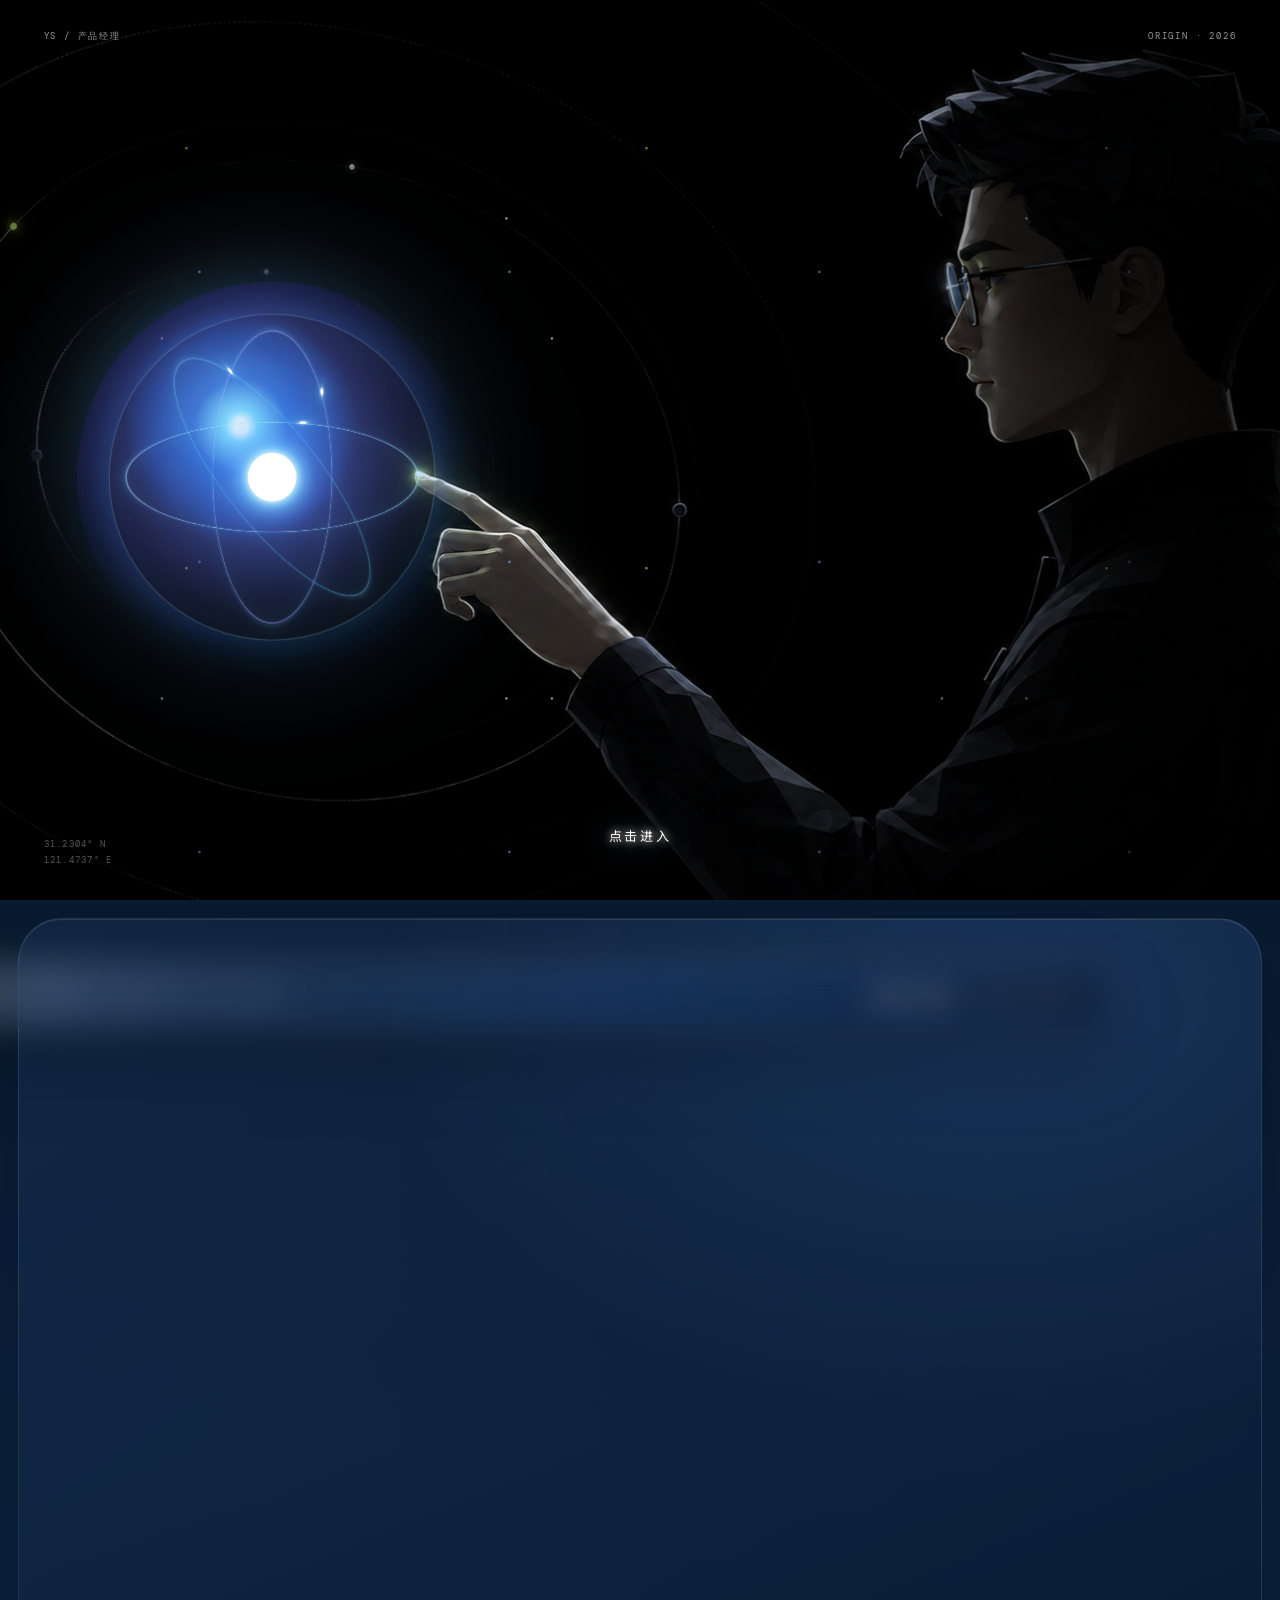
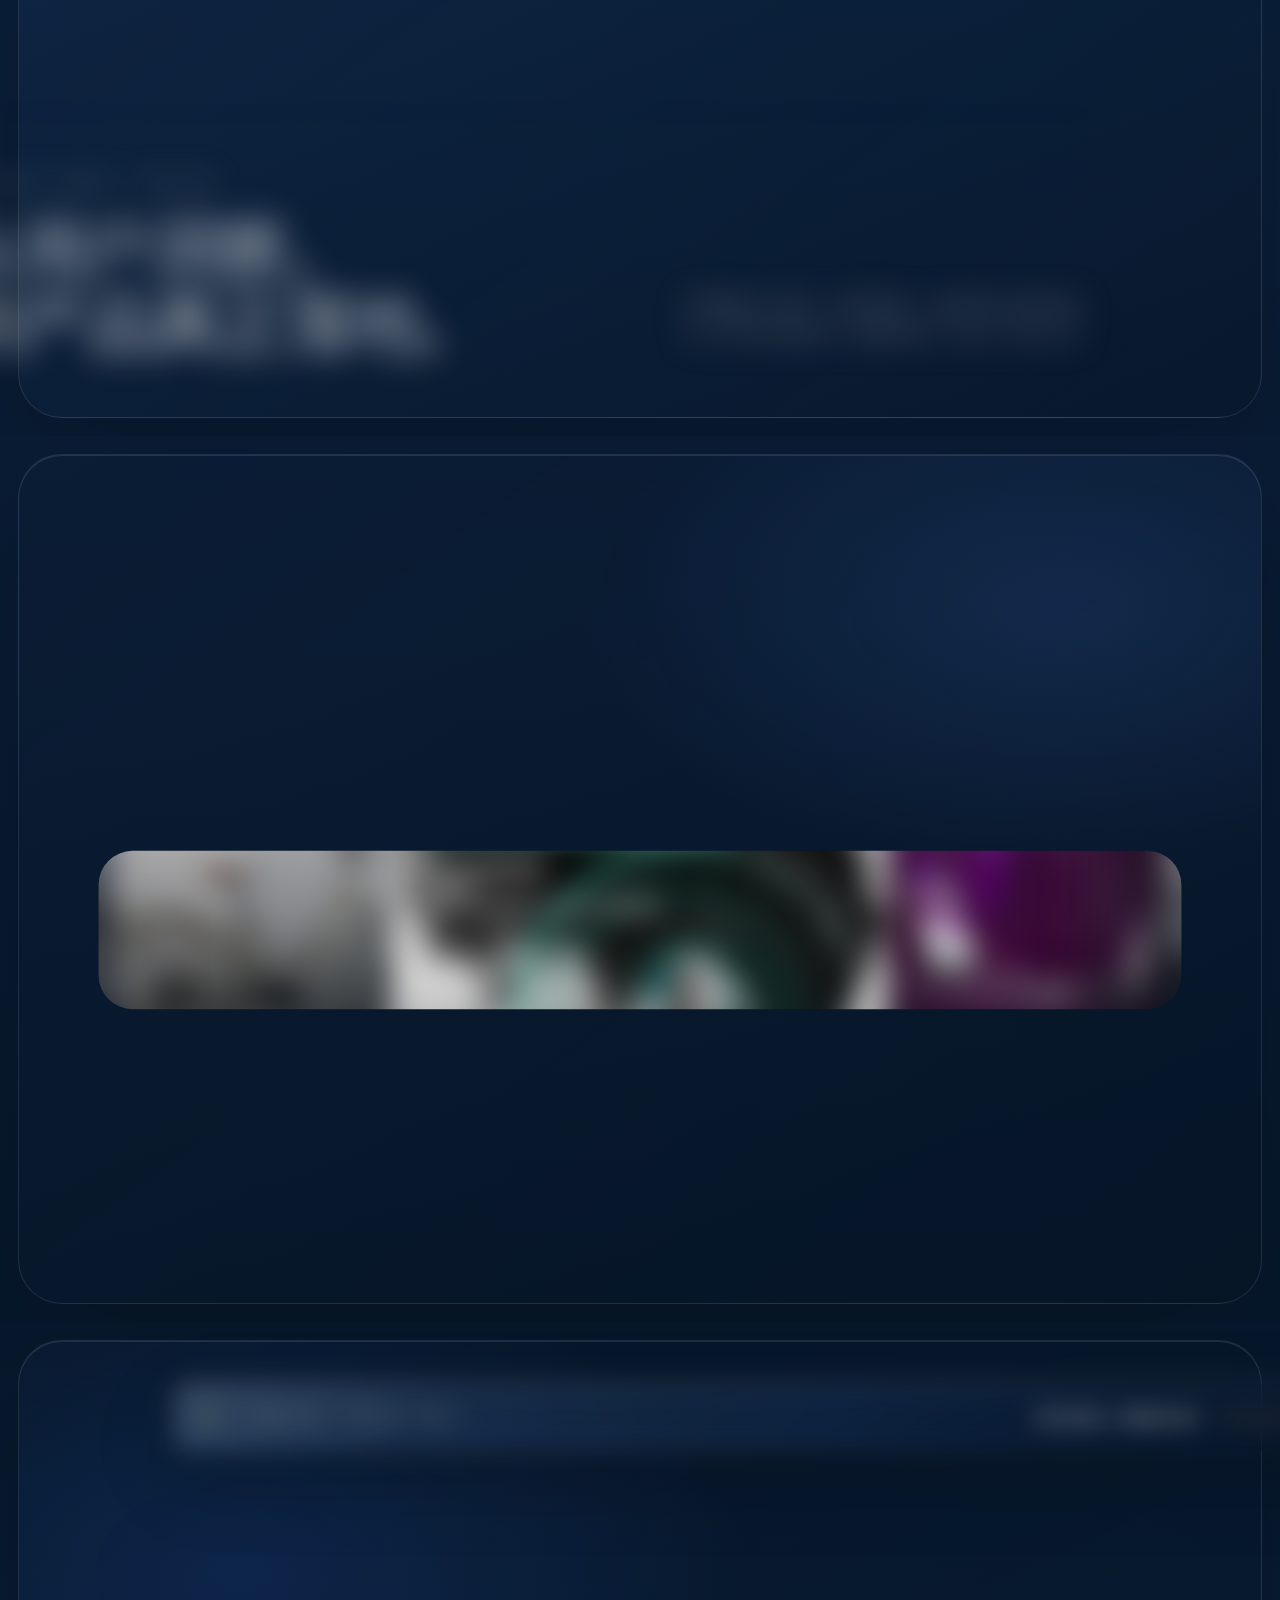
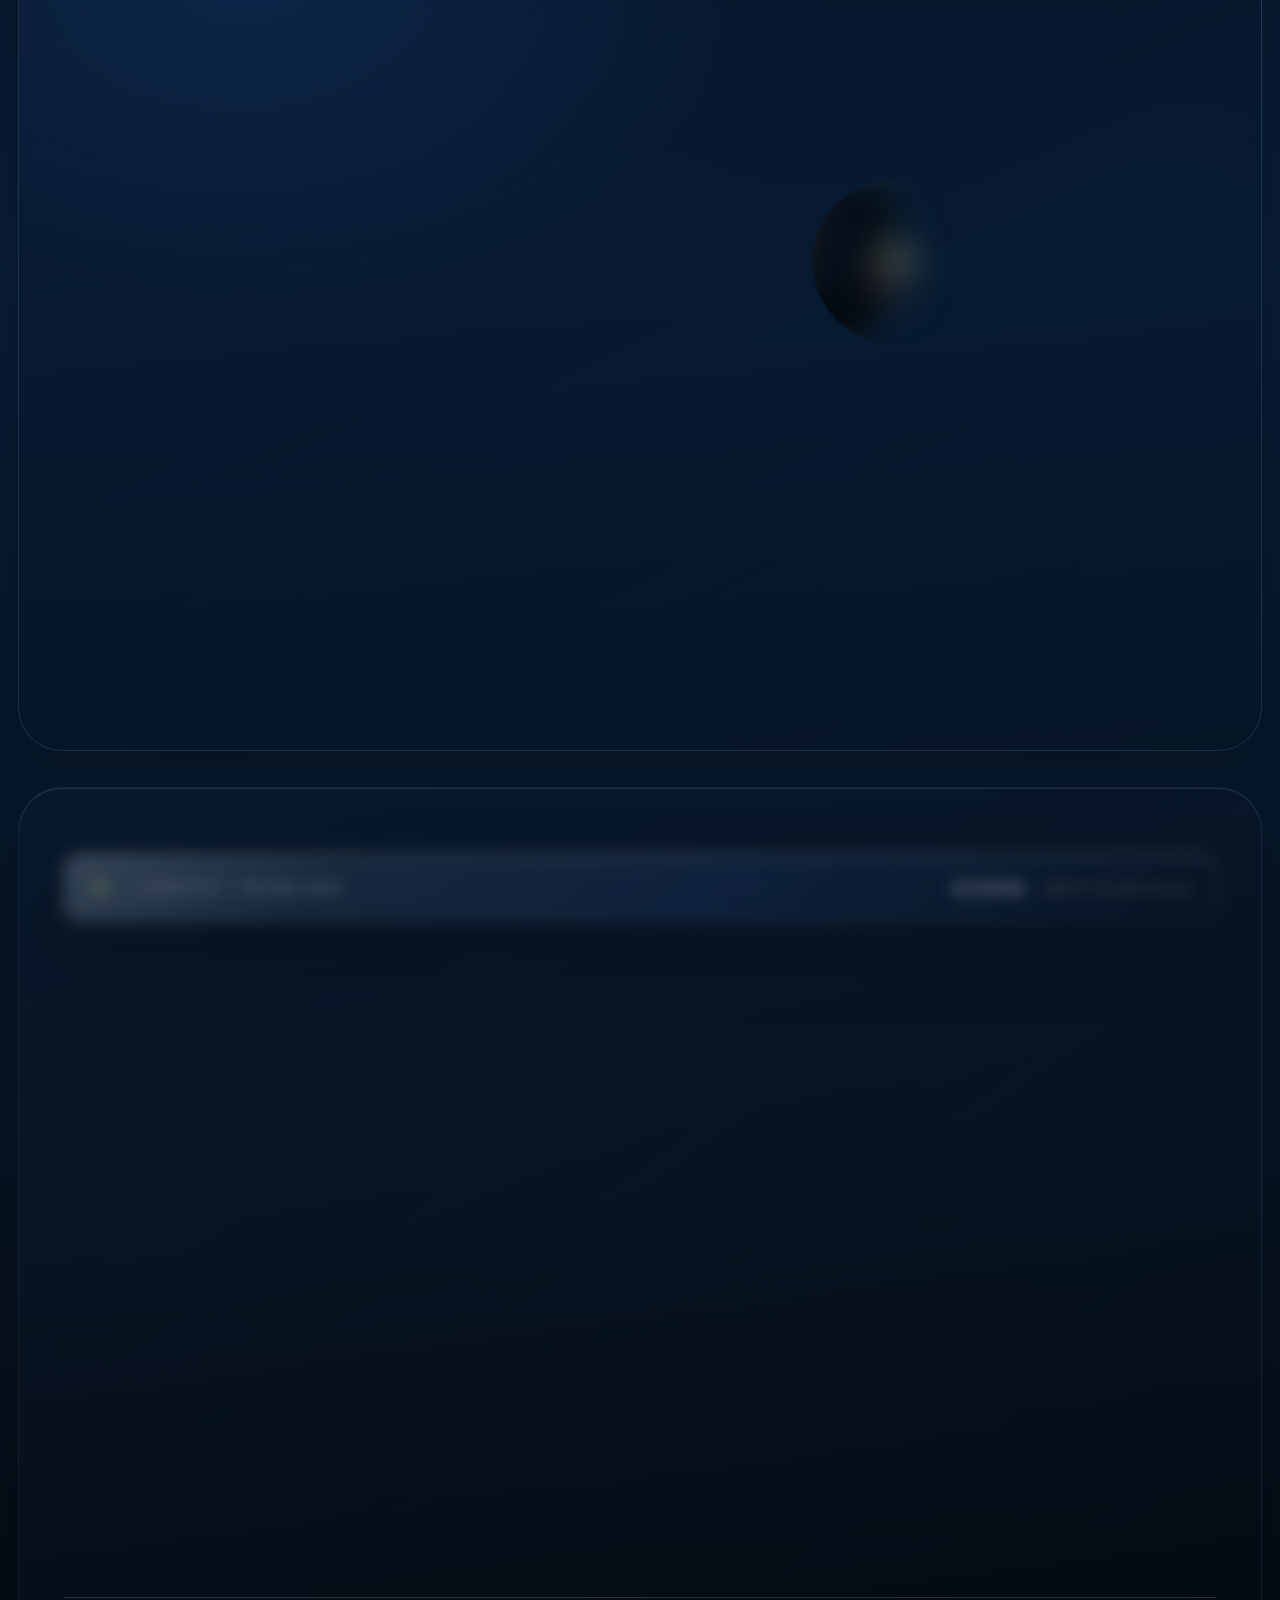
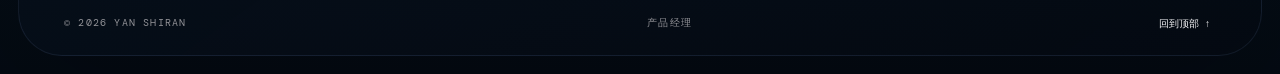
==== commit 686de13a: "snapshot: experience media and updated project content" ====
--- a/index.html
+++ b/index.html
@@ -112,32 +112,35 @@
             <button class="experience-summary" aria-expanded="false" aria-controls="experience-honor">
               <span class="experience-index">01</span>
               <span class="experience-date">2026.05—至今</span>
-              <span class="experience-brand"><small>HONOR 荣耀</small><strong>硬件产品经理</strong></span>
-              <span class="experience-one-line">负责 E-bike 欧洲出海交付，并从 0 到 1 定义新一代智能音频眼镜。</span>
+              <span class="experience-brand"><small>荣耀终端有限公司</small><strong>硬件产品经理</strong></span>
+              <span class="experience-one-line">参与新一代智能音频眼镜全流程并推进上市，同时推动 E-bike 欧洲项目于 7 月成功上市。</span>
               <span class="experience-logo"><img class="logo-invert" src="./assets/logos/honor.svg" alt="HONOR Logo" /></span>
               <span class="experience-toggle"><i></i><i></i></span>
             </button>
             <div class="experience-detail" id="experience-honor">
               <div class="experience-detail-inner">
                 <div class="experience-detail-lead">
-                  <span>AIoT 部门 · 穿戴产品 & 运动产品</span>
+                  <span>AIOT 部门 · 运动穿戴产品</span>
                   <h3>产品及项目交付<br />0—1 全流程</h3>
-                  <p>从海外上市交付、质量排障，到产品形态创新、成本控制与供应链定点，承担产品从定义到落地的关键工作。</p>
+                  <p>参与运动穿戴产品从定义、立项、供应链整合到海外上市交付的 0—1 全流程，兼顾体验、成本、质量与项目节奏。</p>
                 </div>
                 <div class="experience-projects">
                   <section class="experience-project">
-                    <div class="project-heading"><span>PROJECT 01</span><h4>E-bike 出海项目</h4><small>欧洲市场 · 产品及项目交付</small></div>
+                    <figure class="experience-project-media"><img src="./assets/orbit/ai-glasses.png" alt="新一代智能音频眼镜项目视觉" /><figcaption>SMART AUDIO GLASSES · PRODUCT DEFINITION</figcaption></figure>
+                    <div class="project-heading"><span>PROJECT 01</span><h4>新一代智能音频眼镜</h4><small>中年男性商务差旅 · 全流程推进上市</small></div>
                     <div class="experience-points">
-                      <p><b>全流程项目管理</b><span>统筹 E-bike 欧洲上市筹备，主导 RFI 应答并顺利通过 GTM 评审；跨部门完成海外营销及售后物料交付，保障项目按期闭环。</span></p>
-                      <p><b>质量攻坚与排障</b><span>解决跨部门 Beta 测试排期冲突并亲自验收，累计推动解决 10+ 项软硬件核心问题，保障产品高质量出海。</span></p>
+                      <p><b>产品创新</b><span>提出“镜架 / 镜腿分离”模块化设计方案，实现智能音频组件自由替换，提升产品差异化体验。</span></p>
+                      <p><b>体验打磨与成本控制</b><span>深度跟进 ID 设计与声学评估，严格把控 BOM 成本；联合研发对标竞品调优，实现多频段音质较竞品提升 30%+。</span></p>
+                      <p><b>供应链整合与立项</b><span>沟通多家供应商并成功选定合适厂商，迭代 3 版 RFI 应答方案，推动项目顺利立项，预计 10 月底量产并上市。</span></p>
                     </div>
                   </section>
                   <section class="experience-project">
-                    <div class="project-heading"><span>PROJECT 02</span><h4>新一代智能音频眼镜</h4><small>中年男性商务差旅 · 0—1 产品定义</small></div>
+                    <figure class="experience-project-media"><img src="./assets/orbit/ebike.png" alt="E-bike 欧洲出海项目车型视觉" /><figcaption>E-BIKE · EUROPE LAUNCH</figcaption></figure>
+                    <div class="project-heading"><span>PROJECT 02</span><h4>E-bike 出海项目</h4><small>推进产品 7 月成功上市</small></div>
                     <div class="experience-points">
-                      <p><b>产品定义与形态创新</b><span>提出“镜架与智能镜腿分离”的模块化架构，兼顾传统眼镜舒适度与智能音频交互。</span></p>
-                      <p><b>体验打磨与成本控制</b><span>跟进 ID 设计与声学评估并严格把控 BOM；联合研发对标竞品调优，实现多频段音质提升 30%+。</span></p>
-                      <p><b>供应链整合与立项</b><span>引入 6 家优质供应商竞标并成功定点，迭代 5 版 RFI 应答方案，推动项目顺利立项，预计 10 月量产。</span></p>
+                      <p><b>进度统筹与上市评审</b><span>统筹收集各部门交付进度并完成系统录入，主导制作上市文档与核实产品资料，确保项目顺利通过上市评审。</span></p>
+                      <p><b>测试验收与质量攻坚</b><span>跨国协调欧洲 Beta 测试排期并提前 1 周完成；国内亲自上路测试样车并发现 4 项问题，联合质量代表推动解决 10+ 项软硬件问题。</span></p>
+                      <p><b>跨部门协同与上市闭环</b><span>协同营销、售后及设计团队严谨核对产品参数，扫除海外物料筹备阻碍，保障全套资产按期交付。</span></p>
                     </div>
                   </section>
                 </div>
@@ -149,7 +152,7 @@
             <button class="experience-summary" aria-expanded="false" aria-controls="experience-tcl">
               <span class="experience-index">02</span>
               <span class="experience-date">2026.02—2026.05</span>
-              <span class="experience-brand"><small>TCL 实业</small><strong>AI 产品经理</strong></span>
+              <span class="experience-brand"><small>TCL 实业控股股份有限公司</small><strong>AI 产品经理</strong></span>
               <span class="experience-one-line">用 500 份问卷与 30+ 深访识别家长低效哄睡和儿童睡前难安抚问题，规划下一代 AI 睡眠陪伴。</span>
               <span class="experience-logo"><img src="./assets/logos/tcl.svg" alt="TCL Logo" /></span>
               <span class="experience-toggle"><i></i><i></i></span>
@@ -163,6 +166,7 @@
                 </div>
                 <div class="experience-projects single-project">
                   <section class="experience-project">
+                    <figure class="experience-project-media"><img src="./assets/orbit/tcl-ai.png" alt="AIME AI 陪伴机器人项目视觉" /><figcaption>AIME · AI SLEEP COMPANION</figcaption></figure>
                     <div class="project-heading"><span>PRODUCT DEFINITION</span><h4>AIME AI 陪伴机器人</h4><small>需求研究 · 竞品定位 · AI 主动交互</small></div>
                     <div class="experience-points">
                       <p><b>需求调研</b><span>通过 500 份问卷及 30+ 深度访谈，精准发现家长“低效哄睡”困扰与儿童“睡前难以安抚”问题，为产品定义提供数据支撑。</span></p>
@@ -178,9 +182,9 @@
           <article class="experience-row" data-experience>
             <button class="experience-summary" aria-expanded="false" aria-controls="experience-vivo">
               <span class="experience-index">03</span>
-              <span class="experience-date">2025.10—2026.02</span>
-              <span class="experience-brand"><small>vivo 维沃</small><strong>软件产品经理</strong></span>
-              <span class="experience-one-line">覆盖 AI 笔记、Pad OS6 质量闭环、交互专利与折叠屏主动式 AIOS 规划。</span>
+              <span class="experience-date">2025.11—2026.02</span>
+              <span class="experience-brand"><small>维沃移动通信有限公司</small><strong>软件产品经理</strong></span>
+              <span class="experience-one-line">负责平板与折叠屏软件功能规划及质量管理，推动专业学习功能、生态适配与主动式 AIOS 方案。</span>
               <span class="experience-logo"><img src="./assets/logos/vivo.svg" alt="vivo Logo" /></span>
               <span class="experience-toggle"><i></i><i></i></span>
             </button>
@@ -189,16 +193,16 @@
                 <div class="experience-detail-lead">
                   <span>大屏 OS 部门 · 平板 & 折叠屏</span>
                   <h3>让 AI 能力，<br />进入真实创作流。</h3>
-                  <p>参与 AI 笔记竞品研究、新 OS 版本质量闭环、交互专利设计与折叠手机 AIOS 场景规划。</p>
+                  <p>负责手机系统的软件功能规划与质量管理，覆盖平板专业生产力、OriginOS 6 HD 质量闭环与折叠手机主动式 AIOS。</p>
                 </div>
                 <div class="experience-projects single-project">
                   <section class="experience-project">
+                    <div class="experience-project-gallery"><img src="./assets/vivo/atomic-notes.jpg" alt="vivo 原子笔记学习场景" /><img src="./assets/vivo/originos6-hd.jpg" alt="OriginOS 6 HD 平板系统" /><img src="./assets/vivo-aios/foldable-overview.jpg" alt="折叠手机主动式 AIOS 方案" /></div>
                     <div class="project-heading"><span>AI OS & EXPERIENCE</span><h4>大屏 OS 产品规划</h4><small>竞品洞察 · 质量交付 · 交互创新</small></div>
                     <div class="experience-points">
-                      <p><b>笔记类 App 竞品分析</b><span>剖析 Notion、IMA 等 AI 笔记产品，挖掘生成式 AI 在创作流中的交互痛点，提出提升 AI 介入有效性的方案。</span></p>
-                      <p><b>Pad OS6 问题排查</b><span>闭环管理 Pad OS6 版本质量，推动研发解决 60+ 项 Bug、体验与动效问题，确保高质量交付。</span></p>
-                      <p><b>交互创新与专利</b><span>撰写手写笔与视频剪辑结合的发明专利，定义“笔势 + 多指令”多模态输入范式，提升视频创作效率。</span></p>
-                      <p><b>折叠手机 AIOS 规划</b><span>面向 35+ 商务人群的工作及差旅场景，设计主动式 AIOS 方案，主动预测日程并生成简报，降低应用切换成本。</span></p>
+                      <p><b>原子笔记学习场景功能落地</b><span>深度剖析 Notion、IMA、Goodnotes 等竞品，提炼专业笔记功能在创作流中的交互爽点；洞察学生“无纸化学习”诉求，推动“PDF 课件标注”与“无界纸张”落地。</span></p>
+                      <p><b>生态拓展与 OS 质量管控</b><span>推动 PC 版中望 CAD 移植至平板的后期开发，完善大屏生产力生态；闭环管理 OriginOS 6 HD 上市质量，推动研发解决 60+ 项 Bug 与体验问题。</span></p>
+                      <p><b>折叠手机 AIOS 规划</b><span>面向商务人群工作场景设计主动式 AIOS 方案，由 AI 主动预测日程并生成简报，降低应用点击与切换成本。</span></p>
                     </div>
                   </section>
                 </div>
@@ -210,7 +214,7 @@
             <button class="experience-summary" aria-expanded="false" aria-controls="experience-anker">
               <span class="experience-index">04</span>
               <span class="experience-date">2025.03—2025.09</span>
-              <span class="experience-brand"><small>Anker 安克</small><strong>硬件产品经理</strong></span>
+              <span class="experience-brand"><small>安克创新科技股份有限公司</small><strong>硬件产品经理</strong></span>
               <span class="experience-one-line">支持车载无线充全球上市，并用 3000+ 样本与 KANO 模型规划 2026 Cable 产品路标。</span>
               <span class="experience-logo"><img class="logo-invert" src="./assets/logos/anker.svg" alt="Anker Innovations Logo" /></span>
               <span class="experience-toggle"><i></i><i></i></span>
@@ -218,24 +222,26 @@
             <div class="experience-detail" id="experience-anker">
               <div class="experience-detail-inner">
                 <div class="experience-detail-lead">
-                  <span>Charging 部门 · 车品 & Cable 业务</span>
+                  <span>Charging 部门 · 移动充电产品</span>
                   <h3>用数据决策，<br />连接全球上市。</h3>
                   <p>负责车充产品 0.5—1 的全球化上市准备，并输出数据驱动的 Cable 产品规划。</p>
                 </div>
                 <div class="experience-projects">
                   <section class="experience-project">
+                    <figure class="experience-project-media"><img src="./assets/anker/b2216-main.jpg" alt="Anker 车载无线充支架产品视觉" /><figcaption>GLOBAL LAUNCH · JULY 2025</figcaption></figure>
                     <div class="project-heading"><span>PROJECT 01</span><h4>车载无线充支架</h4><small>全球上市 · 竞争力测试 · 定价策略</small></div>
                     <div class="experience-result"><b>RESULT</b><span>2025 年 7 月全球上市，覆盖亚马逊、官网、沃尔玛与顺电等渠道，预计年销量突破 20 万台。</span></div>
                     <div class="experience-points">
-                      <p><b>数据决策</b><span>独立设计场景化测试并获得 327 份有效样本，使核心竞争力较竞品提升 25.3%；使用 PSM 模型锚定 $45.99 定价并通过上市评审。</span></p>
+                      <p><b>数据决策</b><span>独立设计场景化测试并获得 327 份有效样本，使核心竞争力较竞品提升 25.3%；使用 PSM 模型锚定 $45.99 定价，确保毛利 25% 以内并通过上市评审。</span></p>
                       <p><b>跨团队协同</b><span>协同 IDC 与 BM 团队强化“360° 旋转”与“安装位置”卖点可视化，通过完善说明指引拦截 50% 潜在售后问题。</span></p>
                     </div>
                   </section>
                   <section class="experience-project">
-                    <div class="project-heading"><span>PROJECT 02</span><h4>收纳数据线产品规划</h4><small>2026 产品路标 · 预计 NPS 40+</small></div>
+                    <figure class="experience-project-media"><img src="./assets/anker-cable/short-cable-main.jpg" alt="Anker 收纳充电短线产品视觉" /><figcaption>CABLE ROADMAP · 2026</figcaption></figure>
+                    <div class="project-heading"><span>PROJECT 02</span><h4>收纳充电短线产品规划</h4><small>2026 产品路标负责人 · 预计 NPS 40+</small></div>
                     <div class="experience-points">
-                      <p><b>全球用户洞察</b><span>操盘中、美、德、英四国 3000+ 份定量调研及 50+ 人国内定性访谈；用 KANO 模型量化 20 项功能优先级。</span></p>
-                      <p><b>产品定义与规划</b><span>输出 PRD 并主导大盘及竞品分析，锁定 2026 年新中端产品路标及后续上市排期。</span></p>
+                      <p><b>全球用户洞察</b><span>独立负责中、美、德、英四国 3000+ 份定量调研及 50+ 人国内定性访谈；挖掘车内、桌面等场景用线易缠绕痛点，并用 KANO 模型量化 20 项功能优先级。</span></p>
+                      <p><b>产品定义与规划</b><span>输出 Roadmap 并主导大盘及竞品分析，锁定 2026 年新产品路标及产品上市排期。</span></p>
                     </div>
                   </section>
                 </div>
--- a/styles.css
+++ b/styles.css
@@ -218,6 +218,13 @@
 .experience-projects { display: grid; grid-template-columns: repeat(2,minmax(0,1fr)); gap: 12px; }
 .experience-projects.single-project { grid-template-columns: 1fr; }
 .experience-project { padding: 28px; border: 1px solid rgba(255,255,255,.095); border-radius: 18px; background: rgba(4,5,6,.36); }
+.experience-project-media{position:relative;margin:0 0 22px;aspect-ratio:16/8;overflow:hidden;border:1px solid rgba(190,218,255,.16);border-radius:14px;background:rgba(3,8,16,.72)}
+.experience-project-media img{width:100%;height:100%;display:block;object-fit:cover;filter:saturate(.84) brightness(.82);transition:transform .8s cubic-bezier(.16,1,.3,1),filter .6s ease}
+.experience-project:hover .experience-project-media img{transform:scale(1.035);filter:saturate(1) brightness(.96)}
+.experience-project-media figcaption{position:absolute;left:14px;bottom:12px;padding:6px 9px;border:1px solid rgba(255,255,255,.14);border-radius:999px;color:rgba(255,255,255,.78);background:rgba(5,10,18,.58);backdrop-filter:blur(12px);font:500 8px "DM Mono";letter-spacing:.12em}
+.experience-project-gallery{display:grid;grid-template-columns:repeat(3,1fr);gap:8px;margin:0 0 22px}
+.experience-project-gallery img{width:100%;aspect-ratio:4/3;display:block;object-fit:cover;border:1px solid rgba(190,218,255,.14);border-radius:11px;filter:saturate(.82) brightness(.84);transition:transform .65s cubic-bezier(.16,1,.3,1),filter .5s ease}
+.experience-project-gallery img:hover{transform:translateY(-4px);filter:saturate(1) brightness(1)}
 .project-heading > span { color: #67676d; font: 400 8px "DM Mono"; letter-spacing: .12em; }
 .project-heading h4 { margin: 12px 0 7px; font-size: 21px; font-weight: 500; letter-spacing: -.03em; }
 .project-heading small { color: #78787e; font-size: 9px; }
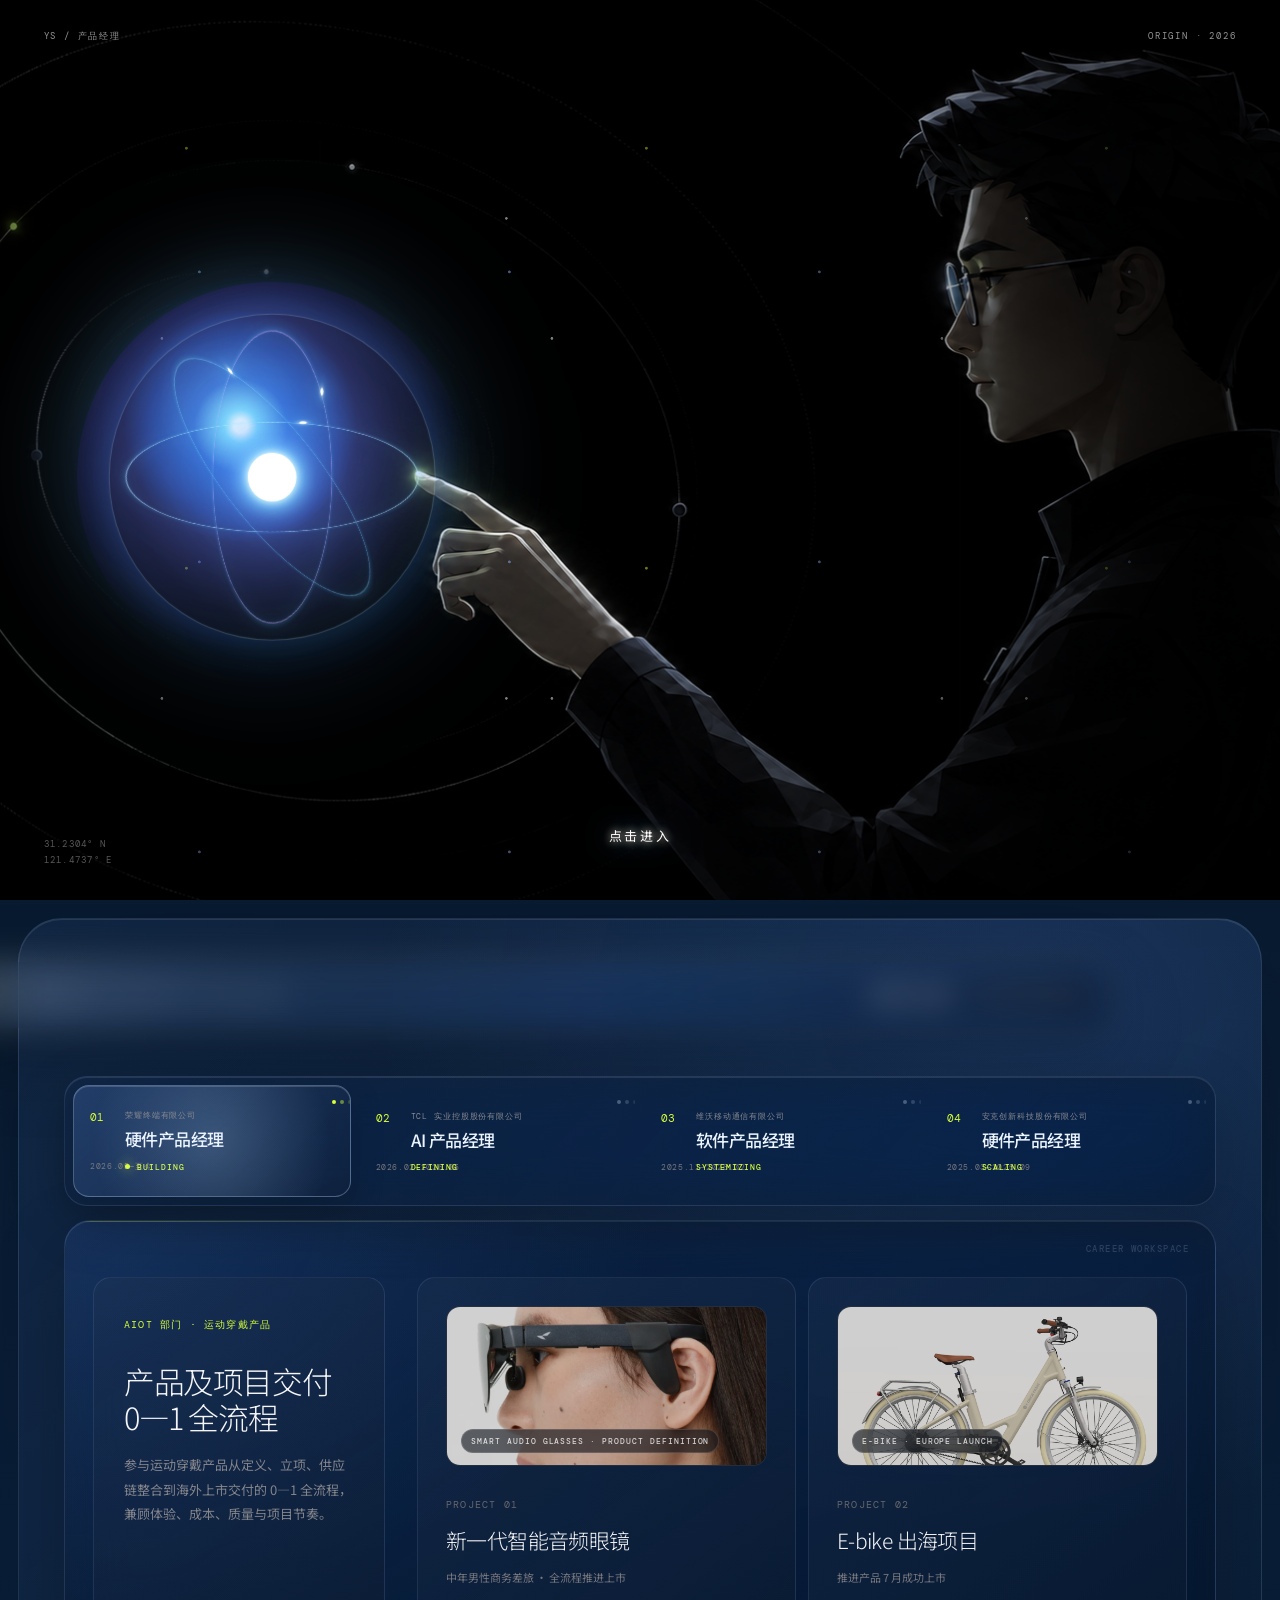
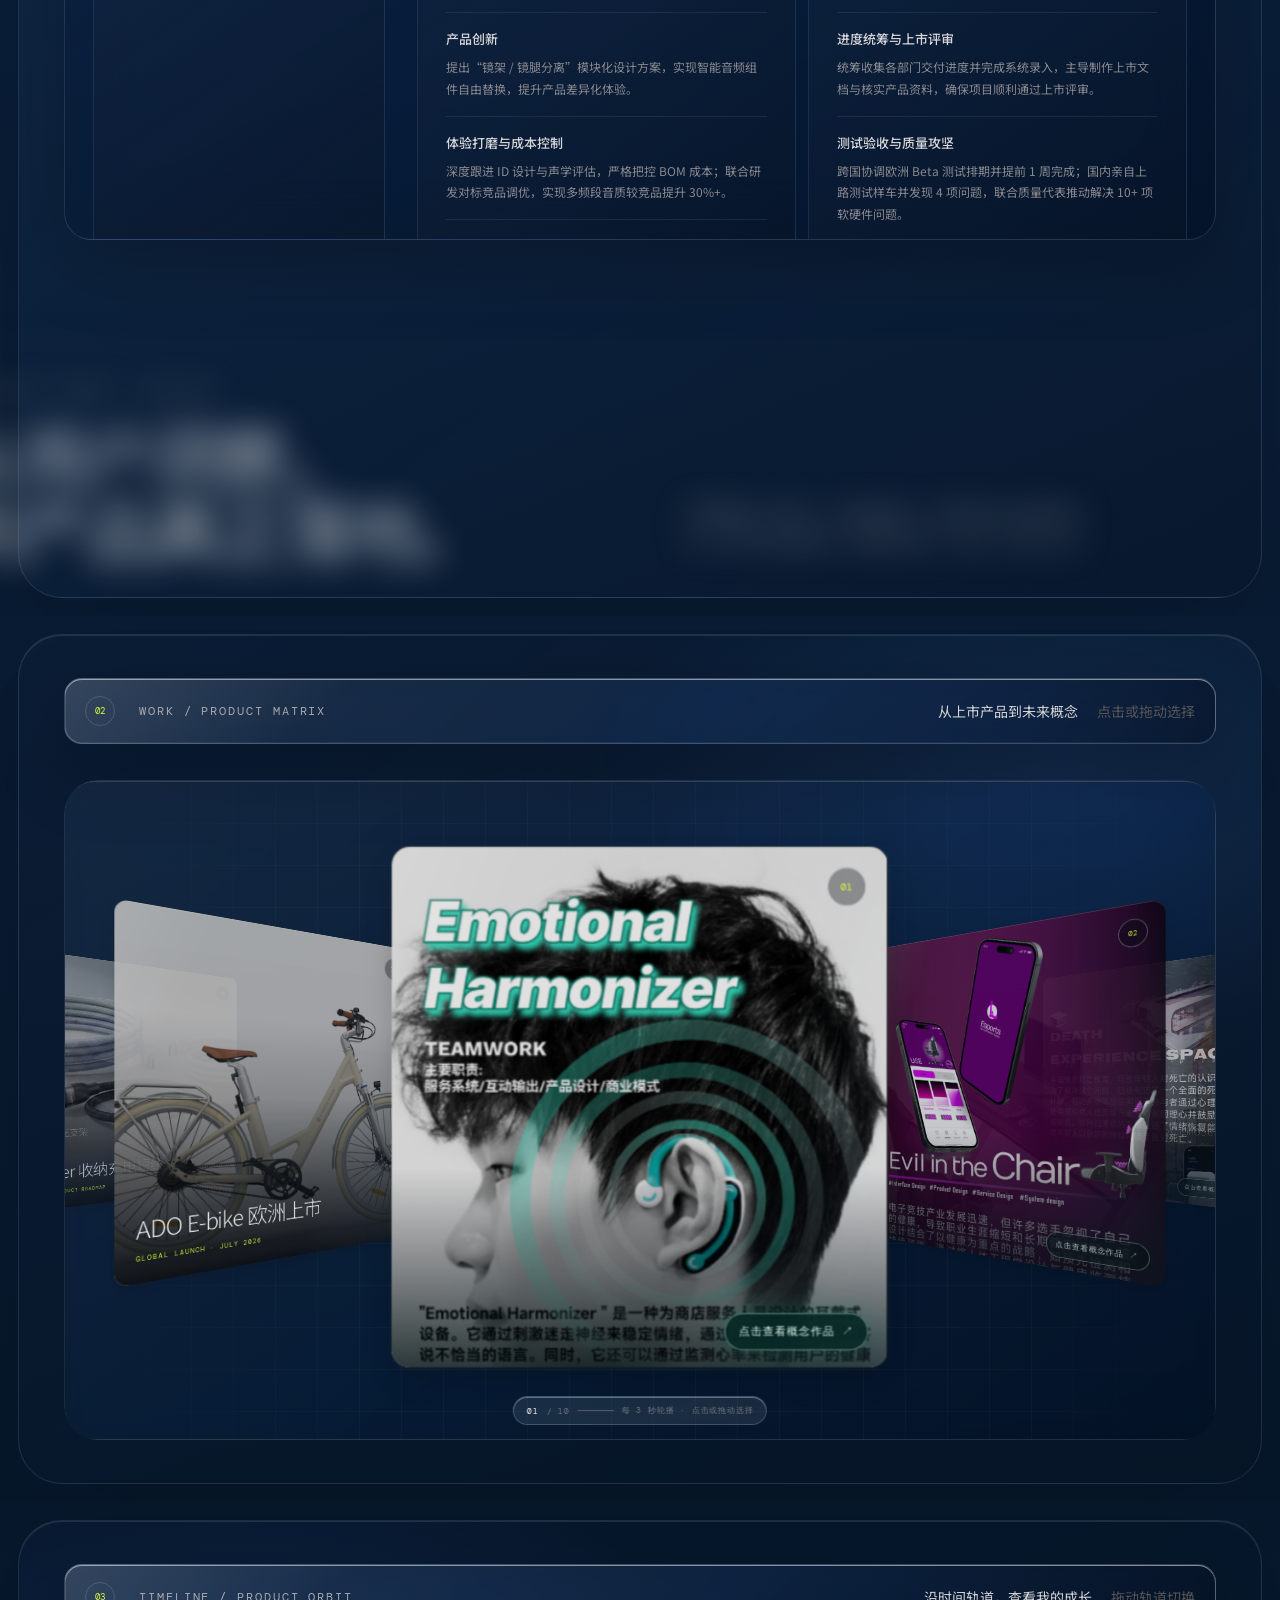
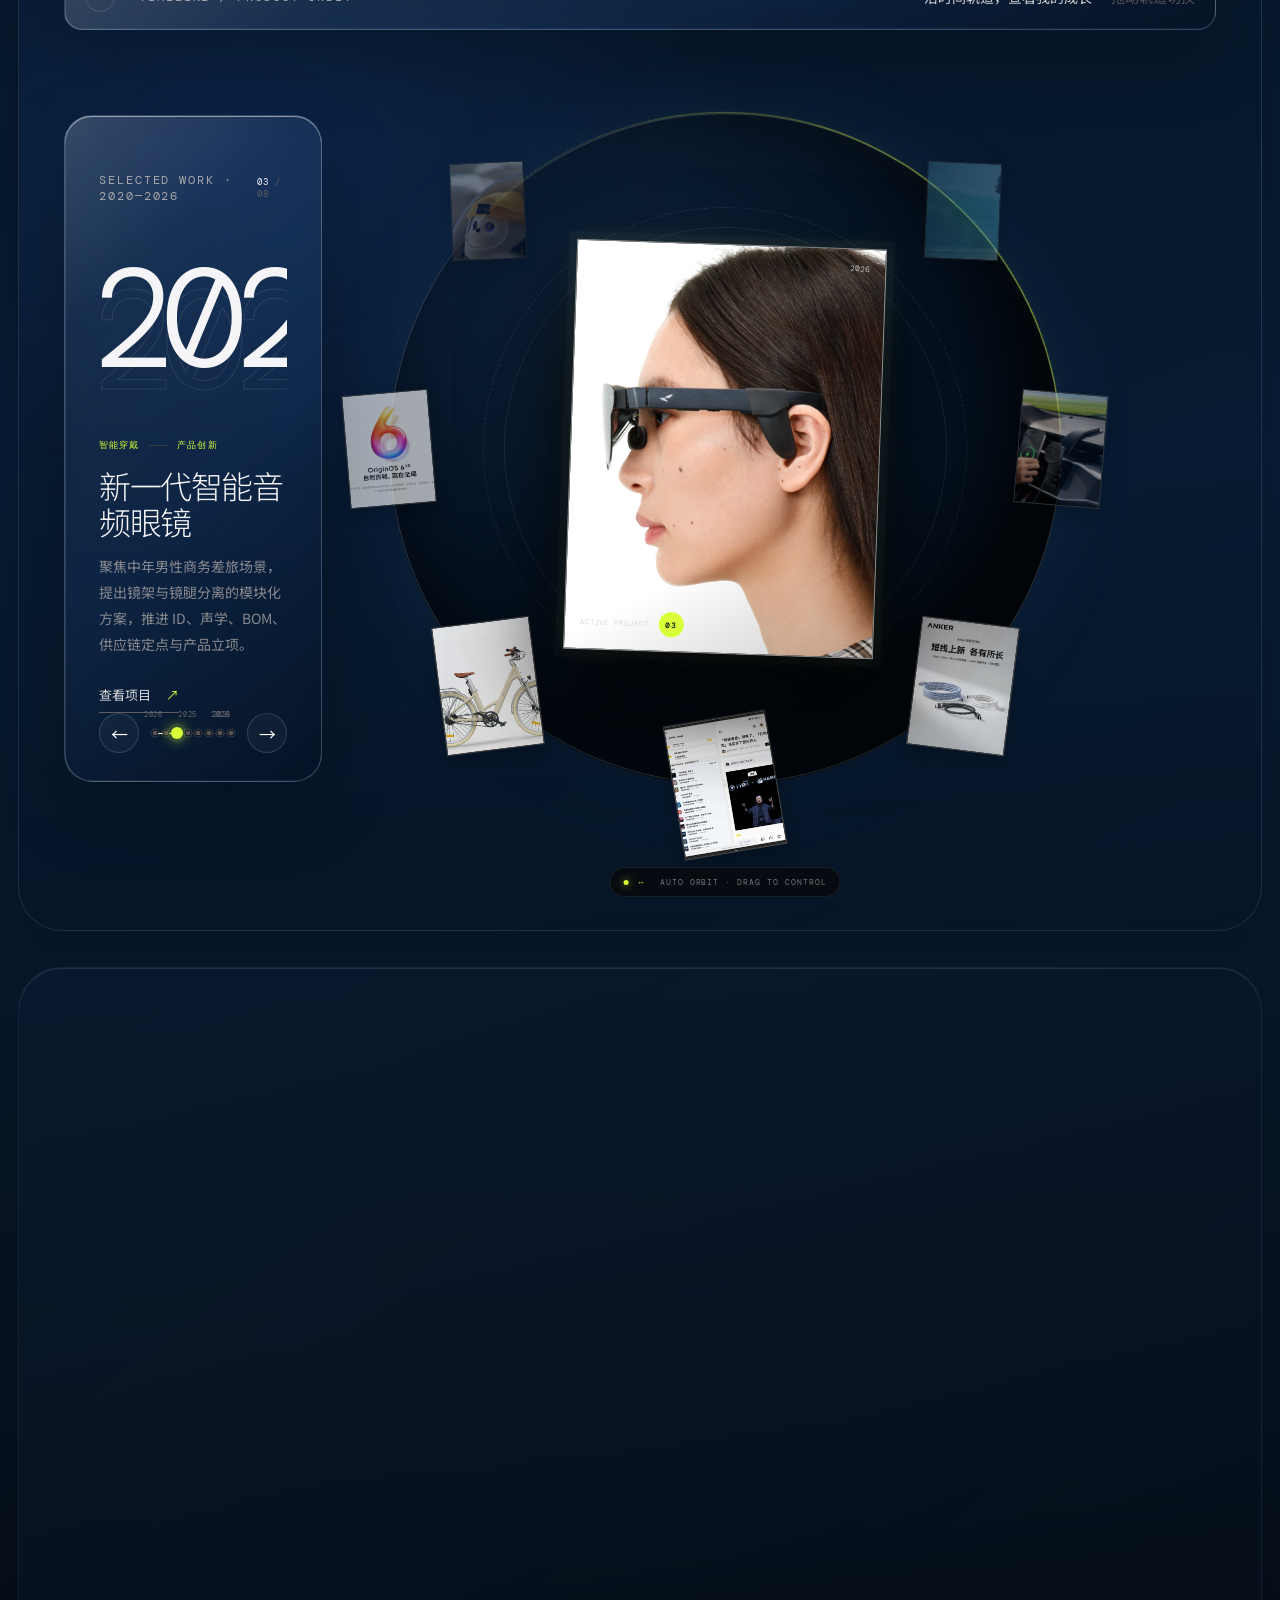
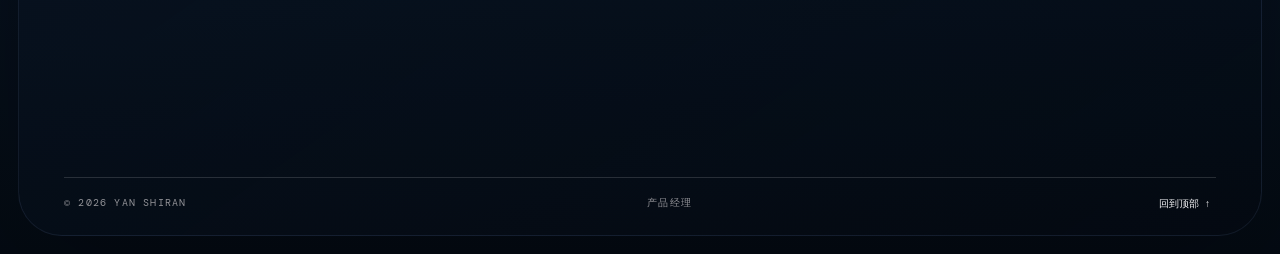
==== commit f41e5cef: "feat: career os experience workspaces" ====
--- a/index.html
+++ b/index.html
@@ -126,7 +126,7 @@
                 </div>
                 <div class="experience-projects">
                   <section class="experience-project">
-                    <figure class="experience-project-media"><img src="./assets/orbit/ai-glasses.png" alt="新一代智能音频眼镜项目视觉" /><figcaption>SMART AUDIO GLASSES · PRODUCT DEFINITION</figcaption></figure>
+                    <button class="experience-project-media" type="button" data-open-project="glasses" aria-label="查看新一代智能音频眼镜项目详情"><img src="./assets/orbit/ai-glasses.png" alt="新一代智能音频眼镜项目视觉" /><span>SMART AUDIO GLASSES · PRODUCT DEFINITION</span></button>
                     <div class="project-heading"><span>PROJECT 01</span><h4>新一代智能音频眼镜</h4><small>中年男性商务差旅 · 全流程推进上市</small></div>
                     <div class="experience-points">
                       <p><b>产品创新</b><span>提出“镜架 / 镜腿分离”模块化设计方案，实现智能音频组件自由替换，提升产品差异化体验。</span></p>
@@ -135,7 +135,7 @@
                     </div>
                   </section>
                   <section class="experience-project">
-                    <figure class="experience-project-media"><img src="./assets/orbit/ebike.png" alt="E-bike 欧洲出海项目车型视觉" /><figcaption>E-BIKE · EUROPE LAUNCH</figcaption></figure>
+                    <button class="experience-project-media" type="button" data-open-project="ebike" aria-label="查看 E-bike 欧洲上市项目详情"><img src="./assets/orbit/ebike.png" alt="E-bike 欧洲出海项目车型视觉" /><span>E-BIKE · EUROPE LAUNCH</span></button>
                     <div class="project-heading"><span>PROJECT 02</span><h4>E-bike 出海项目</h4><small>推进产品 7 月成功上市</small></div>
                     <div class="experience-points">
                       <p><b>进度统筹与上市评审</b><span>统筹收集各部门交付进度并完成系统录入，主导制作上市文档与核实产品资料，确保项目顺利通过上市评审。</span></p>
@@ -166,7 +166,7 @@
                 </div>
                 <div class="experience-projects single-project">
                   <section class="experience-project">
-                    <figure class="experience-project-media"><img src="./assets/orbit/tcl-ai.png" alt="AIME AI 陪伴机器人项目视觉" /><figcaption>AIME · AI SLEEP COMPANION</figcaption></figure>
+                    <button class="experience-project-media" type="button" data-open-project="tcl-aime" aria-label="查看 AIME 睡眠陪伴项目详情"><img src="./assets/orbit/tcl-ai.png" alt="AIME AI 陪伴机器人项目视觉" /><span>AIME · AI SLEEP COMPANION</span></button>
                     <div class="project-heading"><span>PRODUCT DEFINITION</span><h4>AIME AI 陪伴机器人</h4><small>需求研究 · 竞品定位 · AI 主动交互</small></div>
                     <div class="experience-points">
                       <p><b>需求调研</b><span>通过 500 份问卷及 30+ 深度访谈，精准发现家长“低效哄睡”困扰与儿童“睡前难以安抚”问题，为产品定义提供数据支撑。</span></p>
@@ -197,7 +197,7 @@
                 </div>
                 <div class="experience-projects single-project">
                   <section class="experience-project">
-                    <div class="experience-project-gallery"><img src="./assets/vivo/atomic-notes.jpg" alt="vivo 原子笔记学习场景" /><img src="./assets/vivo/originos6-hd.jpg" alt="OriginOS 6 HD 平板系统" /><img src="./assets/vivo-aios/foldable-overview.jpg" alt="折叠手机主动式 AIOS 方案" /></div>
+                    <div class="experience-project-gallery"><button type="button" data-open-project="vivo-os" aria-label="查看原子笔记与大屏 OS 项目详情"><img src="./assets/vivo/atomic-notes.jpg" alt="vivo 原子笔记学习场景" /></button><button type="button" data-open-project="vivo-os" aria-label="查看 OriginOS 6 HD 项目详情"><img src="./assets/vivo/originos6-hd.jpg" alt="OriginOS 6 HD 平板系统" /></button><button type="button" data-open-project="vivo-aios" aria-label="查看折叠手机主动式 AIOS 项目详情"><img src="./assets/vivo-aios/foldable-overview.jpg" alt="折叠手机主动式 AIOS 方案" /></button></div>
                     <div class="project-heading"><span>AI OS & EXPERIENCE</span><h4>大屏 OS 产品规划</h4><small>竞品洞察 · 质量交付 · 交互创新</small></div>
                     <div class="experience-points">
                       <p><b>原子笔记学习场景功能落地</b><span>深度剖析 Notion、IMA、Goodnotes 等竞品，提炼专业笔记功能在创作流中的交互爽点；洞察学生“无纸化学习”诉求，推动“PDF 课件标注”与“无界纸张”落地。</span></p>
@@ -228,7 +228,7 @@
                 </div>
                 <div class="experience-projects">
                   <section class="experience-project">
-                    <figure class="experience-project-media"><img src="./assets/anker/b2216-main.jpg" alt="Anker 车载无线充支架产品视觉" /><figcaption>GLOBAL LAUNCH · JULY 2025</figcaption></figure>
+                    <button class="experience-project-media" type="button" data-open-project="anker-car" aria-label="查看 Anker 车载无线充支架项目详情"><img src="./assets/anker/b2216-main.jpg" alt="Anker 车载无线充支架产品视觉" /><span>GLOBAL LAUNCH · JULY 2025</span></button>
                     <div class="project-heading"><span>PROJECT 01</span><h4>车载无线充支架</h4><small>全球上市 · 竞争力测试 · 定价策略</small></div>
                     <div class="experience-result"><b>RESULT</b><span>2025 年 7 月全球上市，覆盖亚马逊、官网、沃尔玛与顺电等渠道，预计年销量突破 20 万台。</span></div>
                     <div class="experience-points">
@@ -237,7 +237,7 @@
                     </div>
                   </section>
                   <section class="experience-project">
-                    <figure class="experience-project-media"><img src="./assets/anker-cable/short-cable-main.jpg" alt="Anker 收纳充电短线产品视觉" /><figcaption>CABLE ROADMAP · 2026</figcaption></figure>
+                    <button class="experience-project-media" type="button" data-open-project="anker-short-cable" aria-label="查看 Anker 收纳充电短线项目详情"><img src="./assets/anker-cable/short-cable-main.jpg" alt="Anker 收纳充电短线产品视觉" /><span>CABLE ROADMAP · 2026</span></button>
                     <div class="project-heading"><span>PROJECT 02</span><h4>收纳充电短线产品规划</h4><small>2026 产品路标负责人 · 预计 NPS 40+</small></div>
                     <div class="experience-points">
                       <p><b>全球用户洞察</b><span>独立负责中、美、德、英四国 3000+ 份定量调研及 50+ 人国内定性访谈；挖掘车内、桌面等场景用线易缠绕痛点，并用 KANO 模型量化 20 项功能优先级。</span></p>
@@ -434,6 +434,17 @@
       <span class="dialog-index">PROJECT 01 / 04</span>
       <h2></h2><p></p>
       <div class="dialog-meta"><div><span>角色</span><b>产品定义 / 体验策略</b></div><div><span>方法</span><b>用户研究 / 原型验证</b></div></div>
+      <article class="glasses-case-study" hidden>
+        <div class="ebike-hero">
+          <img src="./assets/orbit/ai-glasses.png" alt="新一代智能音频眼镜产品视觉" />
+          <div><span>BUSINESS TRAVEL · SMART AUDIO</span><strong>模块化的<br />智能眼镜</strong><p>聚焦中年男性商务差旅场景，参与产品从形态创新、体验调优、成本控制到供应链立项的全流程推进。</p></div>
+        </div>
+        <div class="ebike-delivery-grid">
+          <section><span>01 / MODULAR DESIGN</span><h3>产品创新</h3><p>提出“镜架 / 镜腿分离”的模块化设计方案，使智能音频组件可自由替换，并兼顾传统眼镜佩戴体验与智能交互能力。</p></section>
+          <section><span>02 / EXPERIENCE & BOM</span><h3>体验打磨与成本控制</h3><p>深度跟进 ID 设计与声学评估，严格把控 BOM 成本；联合研发对标竞品调优，实现多频段音质较竞品提升 30%+。</p></section>
+          <section><span>03 / RFI & SUPPLY</span><h3>供应链整合与立项</h3><p>沟通多家供应商并成功选定合适厂商，迭代 3 版 RFI 应答方案后推动项目立项，预计 10 月底量产并上市。</p></section>
+        </div>
+      </article>
       <article class="ebike-case-study" hidden>
         <div class="ebike-hero">
           <img src="./assets/orbit/ebike.png" alt="ADO E-bike 产品系列" />
--- a/styles.css
+++ b/styles.css
@@ -225,6 +225,29 @@
 .experience-project-gallery{display:grid;grid-template-columns:repeat(3,1fr);gap:8px;margin:0 0 22px}
 .experience-project-gallery img{width:100%;aspect-ratio:4/3;display:block;object-fit:cover;border:1px solid rgba(190,218,255,.14);border-radius:11px;filter:saturate(.82) brightness(.84);transition:transform .65s cubic-bezier(.16,1,.3,1),filter .5s ease}
 .experience-project-gallery img:hover{transform:translateY(-4px);filter:saturate(1) brightness(1)}
+
+/* Career OS · browser-inspired workspaces */
+.experience-stack{display:block;position:relative;padding-bottom:42px}
+.experience-tab-rail{position:relative;z-index:3;display:grid;grid-template-columns:repeat(4,minmax(0,1fr));gap:8px;margin-bottom:14px;padding:8px;border:1px solid rgba(173,207,255,.14);border-radius:23px;background:linear-gradient(130deg,rgba(20,39,68,.6),rgba(5,12,23,.38));box-shadow:inset 0 1px rgba(255,255,255,.1),0 18px 55px rgba(0,0,0,.18);backdrop-filter:blur(26px) saturate(150%)}
+.experience-tab{--tab-glow-x:50%;--tab-glow-y:50%;position:relative;min-height:90px;padding:14px 16px;display:grid;grid-template-columns:24px 1fr;grid-template-areas:"index brand" "date state";gap:10px 11px;align-content:center;overflow:hidden;border:1px solid transparent;border-radius:16px;color:#eaf3ff;background:transparent;cursor:pointer;transition:min-height .65s cubic-bezier(.16,1,.3,1),background .5s,border-color .5s,box-shadow .5s,transform .55s cubic-bezier(.16,1,.3,1)}
+.experience-tab::before{content:"";position:absolute;inset:-1px;pointer-events:none;opacity:0;background:radial-gradient(180px circle at var(--tab-glow-x) var(--tab-glow-y),rgba(184,219,255,.22),transparent 66%);transition:opacity .45s}
+.experience-tab::after{content:"";position:absolute;right:14px;top:14px;width:4px;height:4px;border-radius:50%;background:rgba(220,235,255,.3);box-shadow:8px 0 rgba(220,235,255,.18),16px 0 rgba(220,235,255,.1);transition:background .4s,box-shadow .4s}
+.experience-tab:hover::before,.experience-tab.is-active::before{opacity:1}.experience-tab:hover{border-color:rgba(194,221,255,.2);transform:translateY(-2px)}
+.experience-tab.is-active{min-height:112px;border-color:rgba(192,221,255,.32);background:linear-gradient(135deg,rgba(57,91,145,.48),rgba(16,33,60,.62));box-shadow:inset 0 1px rgba(255,255,255,.16),0 12px 34px rgba(0,0,0,.2)}
+.experience-tab.is-active::after{background:var(--lime);box-shadow:8px 0 rgba(216,255,56,.45),16px 0 rgba(216,255,56,.2)}
+.experience-tab .experience-index{grid-area:index;align-self:start}.experience-tab .experience-date{grid-area:date;align-self:end;white-space:nowrap;font-size:8px}.experience-tab .experience-brand{grid-area:brand;position:relative;z-index:1;min-width:0}.experience-tab .experience-brand small{max-width:100%;margin-bottom:5px;overflow:hidden;text-overflow:ellipsis;white-space:nowrap;font-size:8px}.experience-tab .experience-brand strong{font-size:17px;white-space:nowrap}.experience-tab .experience-one-line,.experience-tab .experience-logo,.experience-tab .experience-toggle{display:none}.experience-tab-state{grid-area:state;justify-self:start;align-self:end;color:var(--lime);font:500 8px "DM Mono";letter-spacing:.12em}.experience-tab.is-active .experience-tab-state::before{content:"";display:inline-block;width:5px;height:5px;margin:0 7px 1px 0;border-radius:50%;background:var(--lime);box-shadow:0 0 12px var(--lime);animation:careerStatusPulse 2.3s ease-in-out infinite}
+.experience-workspace{position:relative;min-height:620px;overflow:hidden;border:1px solid rgba(169,205,255,.16);border-radius:27px;background:radial-gradient(80% 100% at 0 0,rgba(73,132,237,.16),transparent 64%),linear-gradient(145deg,rgba(15,31,56,.58),rgba(4,10,20,.46));box-shadow:inset 0 1px rgba(255,255,255,.09),0 25px 78px rgba(0,0,0,.2);backdrop-filter:blur(30px) saturate(150%)}
+.experience-workspace::before{content:"CAREER WORKSPACE";position:absolute;z-index:0;right:26px;top:22px;color:rgba(207,227,255,.18);font:500 9px "DM Mono";letter-spacing:.16em}.experience-workspace::after{content:"";position:absolute;z-index:0;left:0;right:0;top:0;height:1px;background:linear-gradient(90deg,transparent,rgba(216,255,56,.75),transparent);opacity:.45;transform:translateX(-60%)}
+.experience-workspace.is-enter-right::after{animation:careerScanRight .72s cubic-bezier(.16,1,.3,1)}.experience-workspace.is-enter-left::after{animation:careerScanLeft .72s cubic-bezier(.16,1,.3,1)}
+.experience-workspace-panel{position:absolute!important;z-index:1;inset:0;display:grid!important;grid-template-rows:0fr;opacity:0;pointer-events:none;transition:opacity .32s ease,transform .72s cubic-bezier(.16,1,.3,1);transform:translate3d(86px,0,0) scale(.985)}
+.experience-workspace-panel.is-active{grid-template-rows:1fr;opacity:1;pointer-events:auto;transform:translate3d(0,0,0) scale(1)}.experience-workspace-panel.is-exiting{opacity:0;transform:translate3d(-76px,0,0) scale(.985)}
+.experience-workspace.is-enter-left .experience-workspace-panel.is-active{transform:translate3d(-86px,0,0) scale(.985)}.experience-workspace.is-enter-left:not(.is-switching) .experience-workspace-panel.is-active{transform:translate3d(0,0,0) scale(1)}
+.experience-workspace-panel .experience-detail-inner,.experience-workspace-panel.is-active .experience-detail-inner{min-height:0;padding:56px 28px 32px;opacity:1;transform:none}.experience-workspace-panel .experience-detail-inner{transition:opacity .52s .12s,transform .72s .12s cubic-bezier(.16,1,.3,1)}.experience-workspace-panel:not(.is-active) .experience-detail-inner{opacity:0;transform:translateX(48px)}
+.experience-workspace-panel .experience-detail-lead{position:relative;overflow:hidden}.experience-workspace-panel .experience-detail-lead::after{content:"";position:absolute;right:-25%;bottom:-43%;width:72%;aspect-ratio:1;border:1px solid rgba(180,215,255,.12);border-radius:50%;box-shadow:0 0 0 28px rgba(120,174,255,.025),0 0 0 58px rgba(120,174,255,.018)}
+.experience-workspace-panel .experience-project{transition:transform .65s cubic-bezier(.16,1,.3,1),border-color .45s,box-shadow .45s}.experience-workspace-panel.is-active .experience-project:nth-child(1){animation:careerProjectIn .72s .16s both}.experience-workspace-panel.is-active .experience-project:nth-child(2){animation:careerProjectIn .72s .25s both}.experience-workspace-panel .experience-project:hover{transform:translateY(-5px);border-color:rgba(203,226,255,.3);box-shadow:0 20px 48px rgba(0,0,0,.2)}
+.experience-project-media{width:100%;padding:0;text-align:left;cursor:pointer}.experience-project-media span{position:absolute;left:14px;bottom:12px;padding:6px 9px;border:1px solid rgba(255,255,255,.14);border-radius:999px;color:rgba(255,255,255,.78);background:rgba(5,10,18,.58);backdrop-filter:blur(12px);font:500 8px "DM Mono";letter-spacing:.12em}.experience-project-gallery button{padding:0;border:0;background:transparent;cursor:pointer}.experience-project-gallery button:focus-visible,.experience-project-media:focus-visible,.experience-tab:focus-visible{outline:2px solid var(--lime);outline-offset:3px}
+@keyframes careerProjectIn{from{opacity:0;transform:translate3d(34px,18px,0) scale(.97);filter:blur(8px)}to{opacity:1;transform:none;filter:none}}@keyframes careerScanRight{to{transform:translateX(160%)}}@keyframes careerScanLeft{to{transform:translateX(-160%)}}@keyframes careerStatusPulse{50%{opacity:.4;box-shadow:0 0 4px var(--lime)}}
+@media(max-width:900px){.experience-tab-rail{display:flex;gap:7px;overflow-x:auto;scroll-snap-type:x mandatory;padding:7px;border-radius:18px}.experience-tab{min-width:190px;scroll-snap-align:start}.experience-tab.is-active{min-width:235px}.experience-workspace{min-height:0;border-radius:20px;overflow:visible}.experience-workspace::before{display:none}.experience-workspace-panel{position:relative!important;display:none!important;inset:auto;transform:none!important}.experience-workspace-panel.is-active{display:grid!important}.experience-workspace-panel .experience-detail-inner,.experience-workspace-panel.is-active .experience-detail-inner{padding:14px 10px 10px}.experience-workspace-panel .experience-detail-inner{transform:none!important;opacity:1!important}.experience-workspace-panel .experience-project{animation:none!important}.experience-project-gallery{grid-template-columns:repeat(3,minmax(0,1fr))}}
 .project-heading > span { color: #67676d; font: 400 8px "DM Mono"; letter-spacing: .12em; }
 .project-heading h4 { margin: 12px 0 7px; font-size: 21px; font-weight: 500; letter-spacing: -.03em; }
 .project-heading small { color: #78787e; font-size: 9px; }
@@ -1798,7 +1821,7 @@
 
 /* E-bike launch case study */
 .project-dialog.is-detailed-case{width:min(1180px,calc(100vw - 34px));height:min(900px,calc(100svh - 34px));max-width:none;max-height:none;padding:46px 48px;overflow:auto;border-radius:28px;background:linear-gradient(145deg,rgba(20,42,73,.97),rgba(4,12,24,.98));scrollbar-width:thin;scrollbar-color:rgba(180,216,255,.45) transparent}
-.project-dialog.is-detailed-case>h2{margin-bottom:10px}.project-dialog.is-detailed-case>.dialog-meta{margin-top:24px}.ebike-case-study,.anker-car-case-study,.anker-cable-case-study,.tcl-aime-case-study,.aiper-case-study,.vivo-case-study,.vivo-aios-case-study{margin-top:34px;padding-top:34px;border-top:1px solid rgba(196,224,255,.16)}
+.project-dialog.is-detailed-case>h2{margin-bottom:10px}.project-dialog.is-detailed-case>.dialog-meta{margin-top:24px}.glasses-case-study,.ebike-case-study,.anker-car-case-study,.anker-cable-case-study,.tcl-aime-case-study,.aiper-case-study,.vivo-case-study,.vivo-aios-case-study{margin-top:34px;padding-top:34px;border-top:1px solid rgba(196,224,255,.16)}
 .ebike-hero{display:grid;grid-template-columns:minmax(300px,.95fr) 1.05fr;gap:34px;align-items:stretch}.ebike-hero>img{width:100%;height:100%;min-height:310px;object-fit:cover;border-radius:18px;filter:saturate(.82) contrast(1.05);box-shadow:0 24px 70px rgba(0,0,0,.38)}.ebike-hero>div{display:flex;flex-direction:column;justify-content:center;padding:28px;border:1px solid rgba(203,229,255,.16);border-radius:18px;background:linear-gradient(145deg,rgba(255,255,255,.09),rgba(82,142,220,.035));box-shadow:inset 0 1px rgba(255,255,255,.12)}.ebike-hero span,.ebike-lineup small,.ebike-delivery-grid span{color:var(--lime);font:500 9px "DM Mono";letter-spacing:.14em}.ebike-hero strong{margin:16px 0;font-size:clamp(48px,6vw,82px);font-weight:300;line-height:.88;letter-spacing:-.065em}.ebike-hero p{margin:0;color:#b4bfce;font-size:15px;line-height:1.8}
 .ebike-lineup{display:grid;grid-template-columns:repeat(5,1fr);gap:10px;margin-top:12px}.ebike-lineup article{display:flex;min-height:330px;padding:21px 18px;flex-direction:column;border:1px solid rgba(197,226,255,.14);border-radius:16px;background:rgba(255,255,255,.045);transition:translate .35s ease,background .35s ease,border-color .35s ease}.ebike-lineup article:hover{translate:0 -5px;background:rgba(120,177,241,.11);border-color:rgba(203,230,255,.3)}.ebike-lineup article>img{width:100%;aspect-ratio:4/3;margin:15px 0 8px;object-fit:contain;border-radius:11px;background:linear-gradient(145deg,rgba(242,246,249,.96),rgba(203,215,224,.86));filter:saturate(.9) contrast(1.03);box-shadow:inset 0 1px rgba(255,255,255,.7),0 12px 26px rgba(0,0,0,.19)}.ebike-lineup h3{margin:8px 0 10px;font-size:23px;font-weight:400;letter-spacing:-.04em}.ebike-lineup p{margin:0;color:#94a2b4;font-size:12px;line-height:1.7}
 .ebike-delivery-grid{display:grid;grid-template-columns:repeat(3,1fr);gap:12px;margin-top:12px}.ebike-delivery-grid section{padding:26px;border:1px solid rgba(198,226,255,.13);border-radius:16px;background:linear-gradient(145deg,rgba(255,255,255,.055),rgba(255,255,255,.018))}.ebike-delivery-grid h3{margin:18px 0 12px;font-size:21px;font-weight:400}.ebike-delivery-grid p{margin:0;color:#aab5c4;font-size:13px;line-height:1.85}.ebike-source{display:flex;gap:18px;margin:22px 0 0;color:#77879a;font:400 10px "DM Mono";letter-spacing:.06em}.ebike-source a{color:#bdd7f4;border-bottom:1px solid rgba(189,215,244,.35)}
@@ -1925,3 +1948,14 @@
 .aime-source{display:flex;gap:18px;margin:22px 0 0;flex-wrap:wrap;color:#7f88a2;font:400 10px "DM Mono";letter-spacing:.06em}.aime-source a{color:#b9f2eb;border-bottom:1px solid rgba(185,242,235,.34)}
 @media(max-width:850px){.aime-case-hero{grid-template-columns:1fr}.aime-product-stage,.aime-product-stage>img{min-height:340px}.aime-metrics{grid-template-columns:1fr 1fr}.aime-sleep-loop{grid-template-columns:1fr 1fr}.aime-sleep-loop>i{display:none}.aime-delivery-grid{grid-template-columns:1fr}.aime-generation-note{grid-template-columns:1fr}}
 @media(max-width:560px){.aime-case-intro{padding:25px}.aime-case-intro>strong{font-size:43px}.aime-metrics,.aime-insight-grid,.aime-sleep-loop{grid-template-columns:1fr}.aime-product-stage,.aime-product-stage>img{min-height:300px}.aime-metrics article{min-height:140px}}
+
+/* Career OS final responsive overrides */
+@media(max-width:900px){
+  .experience-stack{display:block!important;gap:0!important}
+  .experience-tab-rail{display:flex!important;gap:7px;overflow-x:auto;scroll-snap-type:x mandatory;padding:7px;border-radius:18px}
+  .experience-tab{min-width:190px!important;min-height:82px!important;padding:12px 14px!important;scroll-snap-align:start;grid-template-columns:24px 1fr!important;grid-template-areas:"index brand" "date state"!important;gap:8px 10px!important}
+  .experience-tab.is-active{min-width:235px!important;min-height:96px!important}
+  .experience-tab .experience-brand strong{font-size:17px!important}.experience-tab .experience-brand small{font-size:8px!important}.experience-tab .experience-date{font-size:8px!important}.experience-tab .experience-one-line,.experience-tab .experience-logo,.experience-tab .experience-toggle{display:none!important}
+  .experience-workspace{min-height:0!important;height:auto!important;border-radius:20px;overflow:visible!important}
+  .experience-workspace::before{display:none}.experience-workspace-panel{position:relative!important;display:none!important;inset:auto!important;transform:none!important}.experience-workspace-panel.is-active{display:grid!important}.experience-workspace-panel .experience-detail-inner,.experience-workspace-panel.is-active .experience-detail-inner{padding:14px 10px 10px!important;transform:none!important;opacity:1!important}.experience-workspace-panel .experience-project{animation:none!important}
+}
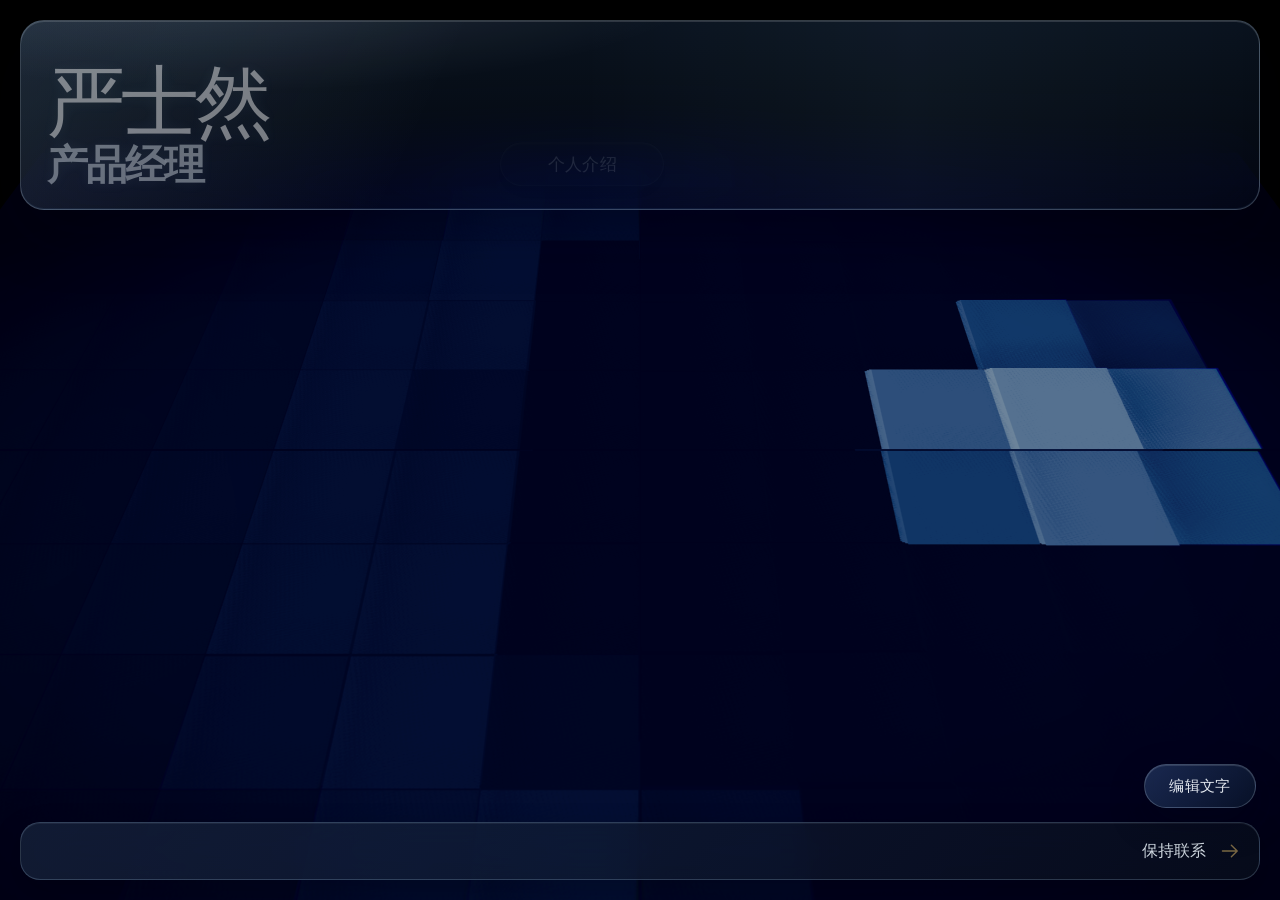
==== commit 15707b0a: "refine unified section transparency" ====
--- a/index.html
+++ b/index.html
@@ -1,647 +1,5559 @@
 <!doctype html>
 <html lang="zh-CN">
-  <head>
-    <meta charset="UTF-8" />
-    <meta name="viewport" content="width=device-width, initial-scale=1.0" />
-    <meta name="theme-color" content="#050505" />
-    <meta name="description" content="严士然的 AI 产品经理作品集，聚焦智能硬件、AI 交互与消费电子产品定义。" />
-    <title>严士然｜AI Product Manager</title>
-    <link rel="preconnect" href="https://fonts.googleapis.com" />
-    <link rel="preconnect" href="https://fonts.gstatic.com" crossorigin />
-    <link rel="preload" as="image" href="./assets/intro-orbit-side-v2.png" />
-    <link rel="preload" as="image" href="./assets/earth-space-transparent-v5.png" />
-    <link rel="preload" as="image" href="./assets/earth-equirectangular-v6.png" />
-    <link href="https://fonts.googleapis.com/css2?family=DM+Mono:wght@300;400;500&family=Noto+Sans+SC:wght@300;400;500;600;700;900&display=swap" rel="stylesheet" />
-    <link rel="stylesheet" href="./styles.css?v=aime-sleep-case-89" />
-  </head>
-  <body class="intro-locked profile-entry-pending">
-    <div class="intro-gate" id="introGate" role="dialog" aria-modal="true" aria-label="作品集开场动画">
-      <div class="intro-portrait" aria-hidden="true"></div>
-      <canvas class="intro-particle-canvas" id="introParticleCanvas" aria-hidden="true"></canvas>
-      <div class="intro-stars" aria-hidden="true"></div>
-      <div class="intro-topline" aria-hidden="true">
-        <span>YS / 产品经理</span>
-        <span>ORIGIN · 2026</span>
-      </div>
-      <div class="intro-coordinate" aria-hidden="true">31.2304° N<br />121.4737° E</div>
-      <button class="intro-enter" type="button" aria-label="点击进入作品集">
-        <span class="intro-planet-hit shared-planet atom-mode" id="sharedPlanet" aria-hidden="true">
-          <canvas class="earth-surface" aria-hidden="true"></canvas>
-          <span class="quantum-shell" aria-hidden="true">
-            <span class="quantum-core"></span>
-            <span class="atom-ring atom-ring-a"><i></i></span>
-            <span class="atom-ring atom-ring-b"><i></i></span>
-            <span class="atom-ring atom-ring-c"><i></i></span>
-          </span>
-          <i></i>
-        </span>
-        <span class="intro-enter-label"><b>点击进入</b></span>
-      </button>
-    </div>
-    <div class="intro-welcome" id="introWelcome" aria-hidden="true">欢迎来到我的作品集</div>
-    <div class="noise" aria-hidden="true"></div>
-    <div class="cursor-glow" aria-hidden="true"></div>
-    <header class="site-header">
-      <a class="brand" href="#home" aria-label="返回首页">
-        <span class="brand-mark">YS</span>
-        <span>Yan Shiran <i>/</i> 产品经理</span>
-      </a>
-      <button class="menu-toggle" aria-expanded="false" aria-label="打开导航">菜单</button>
-      <nav class="main-nav" aria-label="主导航">
-        <a href="#profile">个人介绍</a>
-        <div class="nav-cluster">
-          <a href="#work">作品集</a>
-          <div class="nav-preview category-preview">
-            <button data-filter="hardware"><b>硬件</b><span>量产与定义</span></button>
-            <button data-filter="software"><b>软件</b><span>AI 与体验</span></button>
-            <button data-filter="concept"><b>概念</b><span>未来探索</span></button>
-          </div>
+    <head>
+        <meta charset="UTF-8" />
+        <meta name="viewport" content="width=device-width, initial-scale=1.0" />
+        <title>严士然｜AI Product Manager</title>
+        <link rel="stylesheet" href="./universal-compass.css?v=20260814" />
+      <script type="module" crossorigin>const ci="srgb",Ms="srgb-linear",ys="linear",Zt="srgb";const Bo="300 es";function Nh(r){for(let t=r.length-1;t>=0;--t)if(r[t]>=65535)return!0;return!1}function Es(r){return document.createElementNS("http://www.w3.org/1999/xhtml",r)}function Oh(){const r=Es("canvas");return r.style.display="block",r}const Go={};function zo(...r){const t="THREE."+r.shift();console.log(t,...r)}function oc(r){const t=r[0];if(typeof t=="string"&&t.startsWith("TSL:")){const e=r[1];e&&e.isStackTrace?r[0]+=" "+e.getLocation():r[1]='Stack trace not available. Enable "THREE.Node.captureStackTrace" to capture stack traces.'}return r}function At(...r){r=oc(r);const t="THREE."+r.shift();{const e=r[0];e&&e.isStackTrace?console.warn(e.getError(t)):console.warn(t,...r)}}function qt(...r){r=oc(r);const t="THREE."+r.shift();{const e=r[0];e&&e.isStackTrace?console.error(e.getError(t)):console.error(t,...r)}}function Pa(...r){const t=r.join(" ");t in Go||(Go[t]=!0,At(...r))}function Bh(r,t,e){return new Promise(function(i,n){function s(){switch(r.clientWaitSync(t,r.SYNC_FLUSH_COMMANDS_BIT,0)){case r.WAIT_FAILED:n();break;case r.TIMEOUT_EXPIRED:setTimeout(s,e);break;default:i()}}setTimeout(s,e)})}const Gh={0:1,2:6,4:7,3:5,1:0,6:2,7:4,5:3};class Tn{addEventListener(t,e){this._listeners===void 0&&(this._listeners={});const i=this._listeners;i[t]===void 0&&(i[t]=[]),i[t].indexOf(e)===-1&&i[t].push(e)}hasEventListener(t,e){const i=this._listeners;return i===void 0?!1:i[t]!==void 0&&i[t].indexOf(e)!==-1}removeEventListener(t,e){const i=this._listeners;if(i===void 0)return;const n=i[t];if(n!==void 0){const s=n.indexOf(e);s!==-1&&n.splice(s,1)}}dispatchEvent(t){const e=this._listeners;if(e===void 0)return;const i=e[t.type];if(i!==void 0){t.target=this;const n=i.slice(0);for(let s=0,a=n.length;s<a;s++)n[s].call(this,t);t.target=null}}}const Ie=["00","01","02","03","04","05","06","07","08","09","0a","0b","0c","0d","0e","0f","10","11","12","13","14","15","16","17","18","19","1a","1b","1c","1d","1e","1f","20","21","22","23","24","25","26","27","28","29","2a","2b","2c","2d","2e","2f","30","31","32","33","34","35","36","37","38","39","3a","3b","3c","3d","3e","3f","40","41","42","43","44","45","46","47","48","49","4a","4b","4c","4d","4e","4f","50","51","52","53","54","55","56","57","58","59","5a","5b","5c","5d","5e","5f","60","61","62","63","64","65","66","67","68","69","6a","6b","6c","6d","6e","6f","70","71","72","73","74","75","76","77","78","79","7a","7b","7c","7d","7e","7f","80","81","82","83","84","85","86","87","88","89","8a","8b","8c","8d","8e","8f","90","91","92","93","94","95","96","97","98","99","9a","9b","9c","9d","9e","9f","a0","a1","a2","a3","a4","a5","a6","a7","a8","a9","aa","ab","ac","ad","ae","af","b0","b1","b2","b3","b4","b5","b6","b7","b8","b9","ba","bb","bc","bd","be","bf","c0","c1","c2","c3","c4","c5","c6","c7","c8","c9","ca","cb","cc","cd","ce","cf","d0","d1","d2","d3","d4","d5","d6","d7","d8","d9","da","db","dc","dd","de","df","e0","e1","e2","e3","e4","e5","e6","e7","e8","e9","ea","eb","ec","ed","ee","ef","f0","f1","f2","f3","f4","f5","f6","f7","f8","f9","fa","fb","fc","fd","fe","ff"],ks=Math.PI/180,Da=180/Math.PI;function Ur(){const r=Math.random()*4294967295|0,t=Math.random()*4294967295|0,e=Math.random()*4294967295|0,i=Math.random()*4294967295|0;return(Ie[r&255]+Ie[r>>8&255]+Ie[r>>16&255]+Ie[r>>24&255]+"-"+Ie[t&255]+Ie[t>>8&255]+"-"+Ie[t>>16&15|64]+Ie[t>>24&255]+"-"+Ie[e&63|128]+Ie[e>>8&255]+"-"+Ie[e>>16&255]+Ie[e>>24&255]+Ie[i&255]+Ie[i>>8&255]+Ie[i>>16&255]+Ie[i>>24&255]).toLowerCase()}function Wt(r,t,e){return Math.max(t,Math.min(e,r))}function zh(r,t){return(r%t+t)%t}function Hs(r,t,e){return(1-e)*r+e*t}function lr(r,t){switch(t.constructor){case Float32Array:return r;case Uint32Array:return r/4294967295;case Uint16Array:return r/65535;case Uint8Array:return r/255;case Int32Array:return Math.max(r/2147483647,-1);case Int16Array:return Math.max(r/32767,-1);case Int8Array:return Math.max(r/127,-1);default:throw new Error("Invalid component type.")}}function Ve(r,t){switch(t.constructor){case Float32Array:return r;case Uint32Array:return Math.round(r*4294967295);case Uint16Array:return Math.round(r*65535);case Uint8Array:return Math.round(r*255);case Int32Array:return Math.round(r*2147483647);case Int16Array:return Math.round(r*32767);case Int8Array:return Math.round(r*127);default:throw new Error("Invalid component type.")}}const bo=class bo{constructor(t=0,e=0){this.x=t,this.y=e}get width(){return this.x}set width(t){this.x=t}get height(){return this.y}set height(t){this.y=t}set(t,e){return this.x=t,this.y=e,this}setScalar(t){return this.x=t,this.y=t,this}setX(t){return this.x=t,this}setY(t){return this.y=t,this}setComponent(t,e){switch(t){case 0:this.x=e;break;case 1:this.y=e;break;default:throw new Error("index is out of range: "+t)}return this}getComponent(t){switch(t){case 0:return this.x;case 1:return this.y;default:throw new Error("index is out of range: "+t)}}clone(){return new this.constructor(this.x,this.y)}copy(t){return this.x=t.x,this.y=t.y,this}add(t){return this.x+=t.x,this.y+=t.y,this}addScalar(t){return this.x+=t,this.y+=t,this}addVectors(t,e){return this.x=t.x+e.x,this.y=t.y+e.y,this}addScaledVector(t,e){return this.x+=t.x*e,this.y+=t.y*e,this}sub(t){return this.x-=t.x,this.y-=t.y,this}subScalar(t){return this.x-=t,this.y-=t,this}subVectors(t,e){return this.x=t.x-e.x,this.y=t.y-e.y,this}multiply(t){return this.x*=t.x,this.y*=t.y,this}multiplyScalar(t){return this.x*=t,this.y*=t,this}divide(t){return this.x/=t.x,this.y/=t.y,this}divideScalar(t){return this.multiplyScalar(1/t)}applyMatrix3(t){const e=this.x,i=this.y,n=t.elements;return this.x=n[0]*e+n[3]*i+n[6],this.y=n[1]*e+n[4]*i+n[7],this}min(t){return this.x=Math.min(this.x,t.x),this.y=Math.min(this.y,t.y),this}max(t){return this.x=Math.max(this.x,t.x),this.y=Math.max(this.y,t.y),this}clamp(t,e){return this.x=Wt(this.x,t.x,e.x),this.y=Wt(this.y,t.y,e.y),this}clampScalar(t,e){return this.x=Wt(this.x,t,e),this.y=Wt(this.y,t,e),this}clampLength(t,e){const i=this.length();return this.divideScalar(i||1).multiplyScalar(Wt(i,t,e))}floor(){return this.x=Math.floor(this.x),this.y=Math.floor(this.y),this}ceil(){return this.x=Math.ceil(this.x),this.y=Math.ceil(this.y),this}round(){return this.x=Math.round(this.x),this.y=Math.round(this.y),this}roundToZero(){return this.x=Math.trunc(this.x),this.y=Math.trunc(this.y),this}negate(){return this.x=-this.x,this.y=-this.y,this}dot(t){return this.x*t.x+this.y*t.y}cross(t){return this.x*t.y-this.y*t.x}lengthSq(){return this.x*this.x+this.y*this.y}length(){return Math.sqrt(this.x*this.x+this.y*this.y)}manhattanLength(){return Math.abs(this.x)+Math.abs(this.y)}normalize(){return this.divideScalar(this.length()||1)}angle(){return Math.atan2(-this.y,-this.x)+Math.PI}angleTo(t){const e=Math.sqrt(this.lengthSq()*t.lengthSq());if(e===0)return Math.PI/2;const i=this.dot(t)/e;return Math.acos(Wt(i,-1,1))}distanceTo(t){return Math.sqrt(this.distanceToSquared(t))}distanceToSquared(t){const e=this.x-t.x,i=this.y-t.y;return e*e+i*i}manhattanDistanceTo(t){return Math.abs(this.x-t.x)+Math.abs(this.y-t.y)}setLength(t){return this.normalize().multiplyScalar(t)}lerp(t,e){return this.x+=(t.x-this.x)*e,this.y+=(t.y-this.y)*e,this}lerpVectors(t,e,i){return this.x=t.x+(e.x-t.x)*i,this.y=t.y+(e.y-t.y)*i,this}equals(t){return t.x===this.x&&t.y===this.y}fromArray(t,e=0){return this.x=t[e],this.y=t[e+1],this}toArray(t=[],e=0){return t[e]=this.x,t[e+1]=this.y,t}fromBufferAttribute(t,e){return this.x=t.getX(e),this.y=t.getY(e),this}rotateAround(t,e){const i=Math.cos(e),n=Math.sin(e),s=this.x-t.x,a=this.y-t.y;return this.x=s*i-a*n+t.x,this.y=s*n+a*i+t.y,this}random(){return this.x=Math.random(),this.y=Math.random(),this}*[Symbol.iterator](){yield this.x,yield this.y}};bo.prototype.isVector2=!0;let Ht=bo;class nr{constructor(t=0,e=0,i=0,n=1){this.isQuaternion=!0,this._x=t,this._y=e,this._z=i,this._w=n}static slerpFlat(t,e,i,n,s,a,o){let l=i[n+0],c=i[n+1],h=i[n+2],d=i[n+3],u=s[a+0],p=s[a+1],g=s[a+2],_=s[a+3];if(d!==_||l!==u||c!==p||h!==g){let m=l*u+c*p+h*g+d*_;m<0&&(u=-u,p=-p,g=-g,_=-_,m=-m);let f=1-o;if(m<.9995){const x=Math.acos(m),M=Math.sin(x);f=Math.sin(f*x)/M,o=Math.sin(o*x)/M,l=l*f+u*o,c=c*f+p*o,h=h*f+g*o,d=d*f+_*o}else{l=l*f+u*o,c=c*f+p*o,h=h*f+g*o,d=d*f+_*o;const x=1/Math.sqrt(l*l+c*c+h*h+d*d);l*=x,c*=x,h*=x,d*=x}}t[e]=l,t[e+1]=c,t[e+2]=h,t[e+3]=d}static multiplyQuaternionsFlat(t,e,i,n,s,a){const o=i[n],l=i[n+1],c=i[n+2],h=i[n+3],d=s[a],u=s[a+1],p=s[a+2],g=s[a+3];return t[e]=o*g+h*d+l*p-c*u,t[e+1]=l*g+h*u+c*d-o*p,t[e+2]=c*g+h*p+o*u-l*d,t[e+3]=h*g-o*d-l*u-c*p,t}get x(){return this._x}set x(t){this._x=t,this._onChangeCallback()}get y(){return this._y}set y(t){this._y=t,this._onChangeCallback()}get z(){return this._z}set z(t){this._z=t,this._onChangeCallback()}get w(){return this._w}set w(t){this._w=t,this._onChangeCallback()}set(t,e,i,n){return this._x=t,this._y=e,this._z=i,this._w=n,this._onChangeCallback(),this}clone(){return new this.constructor(this._x,this._y,this._z,this._w)}copy(t){return this._x=t.x,this._y=t.y,this._z=t.z,this._w=t.w,this._onChangeCallback(),this}setFromEuler(t,e=!0){const i=t._x,n=t._y,s=t._z,a=t._order,o=Math.cos,l=Math.sin,c=o(i/2),h=o(n/2),d=o(s/2),u=l(i/2),p=l(n/2),g=l(s/2);switch(a){case"XYZ":this._x=u*h*d+c*p*g,this._y=c*p*d-u*h*g,this._z=c*h*g+u*p*d,this._w=c*h*d-u*p*g;break;case"YXZ":this._x=u*h*d+c*p*g,this._y=c*p*d-u*h*g,this._z=c*h*g-u*p*d,this._w=c*h*d+u*p*g;break;case"ZXY":this._x=u*h*d-c*p*g,this._y=c*p*d+u*h*g,this._z=c*h*g+u*p*d,this._w=c*h*d-u*p*g;break;case"ZYX":this._x=u*h*d-c*p*g,this._y=c*p*d+u*h*g,this._z=c*h*g-u*p*d,this._w=c*h*d+u*p*g;break;case"YZX":this._x=u*h*d+c*p*g,this._y=c*p*d+u*h*g,this._z=c*h*g-u*p*d,this._w=c*h*d-u*p*g;break;case"XZY":this._x=u*h*d-c*p*g,this._y=c*p*d-u*h*g,this._z=c*h*g+u*p*d,this._w=c*h*d+u*p*g;break;default:At("Quaternion: .setFromEuler() encountered an unknown order: "+a)}return e===!0&&this._onChangeCallback(),this}setFromAxisAngle(t,e){const i=e/2,n=Math.sin(i);return this._x=t.x*n,this._y=t.y*n,this._z=t.z*n,this._w=Math.cos(i),this._onChangeCallback(),this}setFromRotationMatrix(t){const e=t.elements,i=e[0],n=e[4],s=e[8],a=e[1],o=e[5],l=e[9],c=e[2],h=e[6],d=e[10],u=i+o+d;if(u>0){const p=.5/Math.sqrt(u+1);this._w=.25/p,this._x=(h-l)*p,this._y=(s-c)*p,this._z=(a-n)*p}else if(i>o&&i>d){const p=2*Math.sqrt(1+i-o-d);this._w=(h-l)/p,this._x=.25*p,this._y=(n+a)/p,this._z=(s+c)/p}else if(o>d){const p=2*Math.sqrt(1+o-i-d);this._w=(s-c)/p,this._x=(n+a)/p,this._y=.25*p,this._z=(l+h)/p}else{const p=2*Math.sqrt(1+d-i-o);this._w=(a-n)/p,this._x=(s+c)/p,this._y=(l+h)/p,this._z=.25*p}return this._onChangeCallback(),this}setFromUnitVectors(t,e){let i=t.dot(e)+1;return i<1e-8?(i=0,Math.abs(t.x)>Math.abs(t.z)?(this._x=-t.y,this._y=t.x,this._z=0,this._w=i):(this._x=0,this._y=-t.z,this._z=t.y,this._w=i)):(this._x=t.y*e.z-t.z*e.y,this._y=t.z*e.x-t.x*e.z,this._z=t.x*e.y-t.y*e.x,this._w=i),this.normalize()}angleTo(t){return 2*Math.acos(Math.abs(Wt(this.dot(t),-1,1)))}rotateTowards(t,e){const i=this.angleTo(t);if(i===0)return this;const n=Math.min(1,e/i);return this.slerp(t,n),this}identity(){return this.set(0,0,0,1)}invert(){return this.conjugate()}conjugate(){return this._x*=-1,this._y*=-1,this._z*=-1,this._onChangeCallback(),this}dot(t){return this._x*t._x+this._y*t._y+this._z*t._z+this._w*t._w}lengthSq(){return this._x*this._x+this._y*this._y+this._z*this._z+this._w*this._w}length(){return Math.sqrt(this._x*this._x+this._y*this._y+this._z*this._z+this._w*this._w)}normalize(){let t=this.length();return t===0?(this._x=0,this._y=0,this._z=0,this._w=1):(t=1/t,this._x=this._x*t,this._y=this._y*t,this._z=this._z*t,this._w=this._w*t),this._onChangeCallback(),this}multiply(t){return this.multiplyQuaternions(this,t)}premultiply(t){return this.multiplyQuaternions(t,this)}multiplyQuaternions(t,e){const i=t._x,n=t._y,s=t._z,a=t._w,o=e._x,l=e._y,c=e._z,h=e._w;return this._x=i*h+a*o+n*c-s*l,this._y=n*h+a*l+s*o-i*c,this._z=s*h+a*c+i*l-n*o,this._w=a*h-i*o-n*l-s*c,this._onChangeCallback(),this}slerp(t,e){let i=t._x,n=t._y,s=t._z,a=t._w,o=this.dot(t);o<0&&(i=-i,n=-n,s=-s,a=-a,o=-o);let l=1-e;if(o<.9995){const c=Math.acos(o),h=Math.sin(c);l=Math.sin(l*c)/h,e=Math.sin(e*c)/h,this._x=this._x*l+i*e,this._y=this._y*l+n*e,this._z=this._z*l+s*e,this._w=this._w*l+a*e,this._onChangeCallback()}else this._x=this._x*l+i*e,this._y=this._y*l+n*e,this._z=this._z*l+s*e,this._w=this._w*l+a*e,this.normalize();return this}slerpQuaternions(t,e,i){return this.copy(t).slerp(e,i)}random(){const t=2*Math.PI*Math.random(),e=2*Math.PI*Math.random(),i=Math.random(),n=Math.sqrt(1-i),s=Math.sqrt(i);return this.set(n*Math.sin(t),n*Math.cos(t),s*Math.sin(e),s*Math.cos(e))}equals(t){return t._x===this._x&&t._y===this._y&&t._z===this._z&&t._w===this._w}fromArray(t,e=0){return this._x=t[e],this._y=t[e+1],this._z=t[e+2],this._w=t[e+3],this._onChangeCallback(),this}toArray(t=[],e=0){return t[e]=this._x,t[e+1]=this._y,t[e+2]=this._z,t[e+3]=this._w,t}fromBufferAttribute(t,e){return this._x=t.getX(e),this._y=t.getY(e),this._z=t.getZ(e),this._w=t.getW(e),this._onChangeCallback(),this}toJSON(){return this.toArray()}_onChange(t){return this._onChangeCallback=t,this}_onChangeCallback(){}*[Symbol.iterator](){yield this._x,yield this._y,yield this._z,yield this._w}}const Ao=class Ao{constructor(t=0,e=0,i=0){this.x=t,this.y=e,this.z=i}set(t,e,i){return i===void 0&&(i=this.z),this.x=t,this.y=e,this.z=i,this}setScalar(t){return this.x=t,this.y=t,this.z=t,this}setX(t){return this.x=t,this}setY(t){return this.y=t,this}setZ(t){return this.z=t,this}setComponent(t,e){switch(t){case 0:this.x=e;break;case 1:this.y=e;break;case 2:this.z=e;break;default:throw new Error("index is out of range: "+t)}return this}getComponent(t){switch(t){case 0:return this.x;case 1:return this.y;case 2:return this.z;default:throw new Error("index is out of range: "+t)}}clone(){return new this.constructor(this.x,this.y,this.z)}copy(t){return this.x=t.x,this.y=t.y,this.z=t.z,this}add(t){return this.x+=t.x,this.y+=t.y,this.z+=t.z,this}addScalar(t){return this.x+=t,this.y+=t,this.z+=t,this}addVectors(t,e){return this.x=t.x+e.x,this.y=t.y+e.y,this.z=t.z+e.z,this}addScaledVector(t,e){return this.x+=t.x*e,this.y+=t.y*e,this.z+=t.z*e,this}sub(t){return this.x-=t.x,this.y-=t.y,this.z-=t.z,this}subScalar(t){return this.x-=t,this.y-=t,this.z-=t,this}subVectors(t,e){return this.x=t.x-e.x,this.y=t.y-e.y,this.z=t.z-e.z,this}multiply(t){return this.x*=t.x,this.y*=t.y,this.z*=t.z,this}multiplyScalar(t){return this.x*=t,this.y*=t,this.z*=t,this}multiplyVectors(t,e){return this.x=t.x*e.x,this.y=t.y*e.y,this.z=t.z*e.z,this}applyEuler(t){return this.applyQuaternion(Vo.setFromEuler(t))}applyAxisAngle(t,e){return this.applyQuaternion(Vo.setFromAxisAngle(t,e))}applyMatrix3(t){const e=this.x,i=this.y,n=this.z,s=t.elements;return this.x=s[0]*e+s[3]*i+s[6]*n,this.y=s[1]*e+s[4]*i+s[7]*n,this.z=s[2]*e+s[5]*i+s[8]*n,this}applyNormalMatrix(t){return this.applyMatrix3(t).normalize()}applyMatrix4(t){const e=this.x,i=this.y,n=this.z,s=t.elements,a=1/(s[3]*e+s[7]*i+s[11]*n+s[15]);return this.x=(s[0]*e+s[4]*i+s[8]*n+s[12])*a,this.y=(s[1]*e+s[5]*i+s[9]*n+s[13])*a,this.z=(s[2]*e+s[6]*i+s[10]*n+s[14])*a,this}applyQuaternion(t){const e=this.x,i=this.y,n=this.z,s=t.x,a=t.y,o=t.z,l=t.w,c=2*(a*n-o*i),h=2*(o*e-s*n),d=2*(s*i-a*e);return this.x=e+l*c+a*d-o*h,this.y=i+l*h+o*c-s*d,this.z=n+l*d+s*h-a*c,this}project(t){return this.applyMatrix4(t.matrixWorldInverse).applyMatrix4(t.projectionMatrix)}unproject(t){return this.applyMatrix4(t.projectionMatrixInverse).applyMatrix4(t.matrixWorld)}transformDirection(t){const e=this.x,i=this.y,n=this.z,s=t.elements;return this.x=s[0]*e+s[4]*i+s[8]*n,this.y=s[1]*e+s[5]*i+s[9]*n,this.z=s[2]*e+s[6]*i+s[10]*n,this.normalize()}divide(t){return this.x/=t.x,this.y/=t.y,this.z/=t.z,this}divideScalar(t){return this.multiplyScalar(1/t)}min(t){return this.x=Math.min(this.x,t.x),this.y=Math.min(this.y,t.y),this.z=Math.min(this.z,t.z),this}max(t){return this.x=Math.max(this.x,t.x),this.y=Math.max(this.y,t.y),this.z=Math.max(this.z,t.z),this}clamp(t,e){return this.x=Wt(this.x,t.x,e.x),this.y=Wt(this.y,t.y,e.y),this.z=Wt(this.z,t.z,e.z),this}clampScalar(t,e){return this.x=Wt(this.x,t,e),this.y=Wt(this.y,t,e),this.z=Wt(this.z,t,e),this}clampLength(t,e){const i=this.length();return this.divideScalar(i||1).multiplyScalar(Wt(i,t,e))}floor(){return this.x=Math.floor(this.x),this.y=Math.floor(this.y),this.z=Math.floor(this.z),this}ceil(){return this.x=Math.ceil(this.x),this.y=Math.ceil(this.y),this.z=Math.ceil(this.z),this}round(){return this.x=Math.round(this.x),this.y=Math.round(this.y),this.z=Math.round(this.z),this}roundToZero(){return this.x=Math.trunc(this.x),this.y=Math.trunc(this.y),this.z=Math.trunc(this.z),this}negate(){return this.x=-this.x,this.y=-this.y,this.z=-this.z,this}dot(t){return this.x*t.x+this.y*t.y+this.z*t.z}lengthSq(){return this.x*this.x+this.y*this.y+this.z*this.z}length(){return Math.sqrt(this.x*this.x+this.y*this.y+this.z*this.z)}manhattanLength(){return Math.abs(this.x)+Math.abs(this.y)+Math.abs(this.z)}normalize(){return this.divideScalar(this.length()||1)}setLength(t){return this.normalize().multiplyScalar(t)}lerp(t,e){return this.x+=(t.x-this.x)*e,this.y+=(t.y-this.y)*e,this.z+=(t.z-this.z)*e,this}lerpVectors(t,e,i){return this.x=t.x+(e.x-t.x)*i,this.y=t.y+(e.y-t.y)*i,this.z=t.z+(e.z-t.z)*i,this}cross(t){return this.crossVectors(this,t)}crossVectors(t,e){const i=t.x,n=t.y,s=t.z,a=e.x,o=e.y,l=e.z;return this.x=n*l-s*o,this.y=s*a-i*l,this.z=i*o-n*a,this}projectOnVector(t){const e=t.lengthSq();if(e===0)return this.set(0,0,0);const i=t.dot(this)/e;return this.copy(t).multiplyScalar(i)}projectOnPlane(t){return Ws.copy(this).projectOnVector(t),this.sub(Ws)}reflect(t){return this.sub(Ws.copy(t).multiplyScalar(2*this.dot(t)))}angleTo(t){const e=Math.sqrt(this.lengthSq()*t.lengthSq());if(e===0)return Math.PI/2;const i=this.dot(t)/e;return Math.acos(Wt(i,-1,1))}distanceTo(t){return Math.sqrt(this.distanceToSquared(t))}distanceToSquared(t){const e=this.x-t.x,i=this.y-t.y,n=this.z-t.z;return e*e+i*i+n*n}manhattanDistanceTo(t){return Math.abs(this.x-t.x)+Math.abs(this.y-t.y)+Math.abs(this.z-t.z)}setFromSpherical(t){return this.setFromSphericalCoords(t.radius,t.phi,t.theta)}setFromSphericalCoords(t,e,i){const n=Math.sin(e)*t;return this.x=n*Math.sin(i),this.y=Math.cos(e)*t,this.z=n*Math.cos(i),this}setFromCylindrical(t){return this.setFromCylindricalCoords(t.radius,t.theta,t.y)}setFromCylindricalCoords(t,e,i){return this.x=t*Math.sin(e),this.y=i,this.z=t*Math.cos(e),this}setFromMatrixPosition(t){const e=t.elements;return this.x=e[12],this.y=e[13],this.z=e[14],this}setFromMatrixScale(t){const e=this.setFromMatrixColumn(t,0).length(),i=this.setFromMatrixColumn(t,1).length(),n=this.setFromMatrixColumn(t,2).length();return this.x=e,this.y=i,this.z=n,this}setFromMatrixColumn(t,e){return this.fromArray(t.elements,e*4)}setFromMatrix3Column(t,e){return this.fromArray(t.elements,e*3)}setFromEuler(t){return this.x=t._x,this.y=t._y,this.z=t._z,this}setFromColor(t){return this.x=t.r,this.y=t.g,this.z=t.b,this}equals(t){return t.x===this.x&&t.y===this.y&&t.z===this.z}fromArray(t,e=0){return this.x=t[e],this.y=t[e+1],this.z=t[e+2],this}toArray(t=[],e=0){return t[e]=this.x,t[e+1]=this.y,t[e+2]=this.z,t}fromBufferAttribute(t,e){return this.x=t.getX(e),this.y=t.getY(e),this.z=t.getZ(e),this}random(){return this.x=Math.random(),this.y=Math.random(),this.z=Math.random(),this}randomDirection(){const t=Math.random()*Math.PI*2,e=Math.random()*2-1,i=Math.sqrt(1-e*e);return this.x=i*Math.cos(t),this.y=e,this.z=i*Math.sin(t),this}*[Symbol.iterator](){yield this.x,yield this.y,yield this.z}};Ao.prototype.isVector3=!0;let B=Ao;const Ws=new B,Vo=new nr,wo=class wo{constructor(t,e,i,n,s,a,o,l,c){this.elements=[1,0,0,0,1,0,0,0,1],t!==void 0&&this.set(t,e,i,n,s,a,o,l,c)}set(t,e,i,n,s,a,o,l,c){const h=this.elements;return h[0]=t,h[1]=n,h[2]=o,h[3]=e,h[4]=s,h[5]=l,h[6]=i,h[7]=a,h[8]=c,this}identity(){return this.set(1,0,0,0,1,0,0,0,1),this}copy(t){const e=this.elements,i=t.elements;return e[0]=i[0],e[1]=i[1],e[2]=i[2],e[3]=i[3],e[4]=i[4],e[5]=i[5],e[6]=i[6],e[7]=i[7],e[8]=i[8],this}extractBasis(t,e,i){return t.setFromMatrix3Column(this,0),e.setFromMatrix3Column(this,1),i.setFromMatrix3Column(this,2),this}setFromMatrix4(t){const e=t.elements;return this.set(e[0],e[4],e[8],e[1],e[5],e[9],e[2],e[6],e[10]),this}multiply(t){return this.multiplyMatrices(this,t)}premultiply(t){return this.multiplyMatrices(t,this)}multiplyMatrices(t,e){const i=t.elements,n=e.elements,s=this.elements,a=i[0],o=i[3],l=i[6],c=i[1],h=i[4],d=i[7],u=i[2],p=i[5],g=i[8],_=n[0],m=n[3],f=n[6],x=n[1],M=n[4],E=n[7],w=n[2],A=n[5],C=n[8];return s[0]=a*_+o*x+l*w,s[3]=a*m+o*M+l*A,s[6]=a*f+o*E+l*C,s[1]=c*_+h*x+d*w,s[4]=c*m+h*M+d*A,s[7]=c*f+h*E+d*C,s[2]=u*_+p*x+g*w,s[5]=u*m+p*M+g*A,s[8]=u*f+p*E+g*C,this}multiplyScalar(t){const e=this.elements;return e[0]*=t,e[3]*=t,e[6]*=t,e[1]*=t,e[4]*=t,e[7]*=t,e[2]*=t,e[5]*=t,e[8]*=t,this}determinant(){const t=this.elements,e=t[0],i=t[1],n=t[2],s=t[3],a=t[4],o=t[5],l=t[6],c=t[7],h=t[8];return e*a*h-e*o*c-i*s*h+i*o*l+n*s*c-n*a*l}invert(){const t=this.elements,e=t[0],i=t[1],n=t[2],s=t[3],a=t[4],o=t[5],l=t[6],c=t[7],h=t[8],d=h*a-o*c,u=o*l-h*s,p=c*s-a*l,g=e*d+i*u+n*p;if(g===0)return this.set(0,0,0,0,0,0,0,0,0);const _=1/g;return t[0]=d*_,t[1]=(n*c-h*i)*_,t[2]=(o*i-n*a)*_,t[3]=u*_,t[4]=(h*e-n*l)*_,t[5]=(n*s-o*e)*_,t[6]=p*_,t[7]=(i*l-c*e)*_,t[8]=(a*e-i*s)*_,this}transpose(){let t;const e=this.elements;return t=e[1],e[1]=e[3],e[3]=t,t=e[2],e[2]=e[6],e[6]=t,t=e[5],e[5]=e[7],e[7]=t,this}getNormalMatrix(t){return this.setFromMatrix4(t).invert().transpose()}transposeIntoArray(t){const e=this.elements;return t[0]=e[0],t[1]=e[3],t[2]=e[6],t[3]=e[1],t[4]=e[4],t[5]=e[7],t[6]=e[2],t[7]=e[5],t[8]=e[8],this}setUvTransform(t,e,i,n,s,a,o){const l=Math.cos(s),c=Math.sin(s);return this.set(i*l,i*c,-i*(l*a+c*o)+a+t,-n*c,n*l,-n*(-c*a+l*o)+o+e,0,0,1),this}scale(t,e){return this.premultiply(Xs.makeScale(t,e)),this}rotate(t){return this.premultiply(Xs.makeRotation(-t)),this}translate(t,e){return this.premultiply(Xs.makeTranslation(t,e)),this}makeTranslation(t,e){return t.isVector2?this.set(1,0,t.x,0,1,t.y,0,0,1):this.set(1,0,t,0,1,e,0,0,1),this}makeRotation(t){const e=Math.cos(t),i=Math.sin(t);return this.set(e,-i,0,i,e,0,0,0,1),this}makeScale(t,e){return this.set(t,0,0,0,e,0,0,0,1),this}equals(t){const e=this.elements,i=t.elements;for(let n=0;n<9;n++)if(e[n]!==i[n])return!1;return!0}fromArray(t,e=0){for(let i=0;i<9;i++)this.elements[i]=t[i+e];return this}toArray(t=[],e=0){const i=this.elements;return t[e]=i[0],t[e+1]=i[1],t[e+2]=i[2],t[e+3]=i[3],t[e+4]=i[4],t[e+5]=i[5],t[e+6]=i[6],t[e+7]=i[7],t[e+8]=i[8],t}clone(){return new this.constructor().fromArray(this.elements)}};wo.prototype.isMatrix3=!0;let Pt=wo;const Xs=new Pt,ko=new Pt().set(.4123908,.3575843,.1804808,.212639,.7151687,.0721923,.0193308,.1191948,.9505322),Ho=new Pt().set(3.2409699,-1.5373832,-.4986108,-.9692436,1.8759675,.0415551,.0556301,-.203977,1.0569715);function Vh(){const r={enabled:!0,workingColorSpace:Ms,spaces:{},convert:function(n,s,a){return this.enabled===!1||s===a||!s||!a||(this.spaces[s].transfer===Zt&&(n.r=Gi(n.r),n.g=Gi(n.g),n.b=Gi(n.b)),this.spaces[s].primaries!==this.spaces[a].primaries&&(n.applyMatrix3(this.spaces[s].toXYZ),n.applyMatrix3(this.spaces[a].fromXYZ)),this.spaces[a].transfer===Zt&&(n.r=qn(n.r),n.g=qn(n.g),n.b=qn(n.b))),n},workingToColorSpace:function(n,s){return this.convert(n,this.workingColorSpace,s)},colorSpaceToWorking:function(n,s){return this.convert(n,s,this.workingColorSpace)},getPrimaries:function(n){return this.spaces[n].primaries},getTransfer:function(n){return n===""?ys:this.spaces[n].transfer},getToneMappingMode:function(n){return this.spaces[n].outputColorSpaceConfig.toneMappingMode||"standard"},getLuminanceCoefficients:function(n,s=this.workingColorSpace){return n.fromArray(this.spaces[s].luminanceCoefficients)},define:function(n){Object.assign(this.spaces,n)},_getMatrix:function(n,s,a){return n.copy(this.spaces[s].toXYZ).multiply(this.spaces[a].fromXYZ)},_getDrawingBufferColorSpace:function(n){return this.spaces[n].outputColorSpaceConfig.drawingBufferColorSpace},_getUnpackColorSpace:function(n=this.workingColorSpace){return this.spaces[n].workingColorSpaceConfig.unpackColorSpace},fromWorkingColorSpace:function(n,s){return Pa("ColorManagement: .fromWorkingColorSpace() has been renamed to .workingToColorSpace()."),r.workingToColorSpace(n,s)},toWorkingColorSpace:function(n,s){return Pa("ColorManagement: .toWorkingColorSpace() has been renamed to .colorSpaceToWorking()."),r.colorSpaceToWorking(n,s)}},t=[.64,.33,.3,.6,.15,.06],e=[.2126,.7152,.0722],i=[.3127,.329];return r.define({[Ms]:{primaries:t,whitePoint:i,transfer:ys,toXYZ:ko,fromXYZ:Ho,luminanceCoefficients:e,workingColorSpaceConfig:{unpackColorSpace:ci},outputColorSpaceConfig:{drawingBufferColorSpace:ci}},[ci]:{primaries:t,whitePoint:i,transfer:Zt,toXYZ:ko,fromXYZ:Ho,luminanceCoefficients:e,outputColorSpaceConfig:{drawingBufferColorSpace:ci}}}),r}const kt=Vh();function Gi(r){return r<.04045?r*.0773993808:Math.pow(r*.9478672986+.0521327014,2.4)}function qn(r){return r<.0031308?r*12.92:1.055*Math.pow(r,.41666)-.055}let Rn;class kh{static getDataURL(t,e="image/png"){if(/^data:/i.test(t.src)||typeof HTMLCanvasElement>"u")return t.src;let i;if(t instanceof HTMLCanvasElement)i=t;else{Rn===void 0&&(Rn=Es("canvas")),Rn.width=t.width,Rn.height=t.height;const n=Rn.getContext("2d");t instanceof ImageData?n.putImageData(t,0,0):n.drawImage(t,0,0,t.width,t.height),i=Rn}return i.toDataURL(e)}static sRGBToLinear(t){if(typeof HTMLImageElement<"u"&&t instanceof HTMLImageElement||typeof HTMLCanvasElement<"u"&&t instanceof HTMLCanvasElement||typeof ImageBitmap<"u"&&t instanceof ImageBitmap){const e=Es("canvas");e.width=t.width,e.height=t.height;const i=e.getContext("2d");i.drawImage(t,0,0,t.width,t.height);const n=i.getImageData(0,0,t.width,t.height),s=n.data;for(let a=0;a<s.length;a++)s[a]=Gi(s[a]/255)*255;return i.putImageData(n,0,0),e}else if(t.data){const e=t.data.slice(0);for(let i=0;i<e.length;i++)e instanceof Uint8Array||e instanceof Uint8ClampedArray?e[i]=Math.floor(Gi(e[i]/255)*255):e[i]=Gi(e[i]);return{data:e,width:t.width,height:t.height}}else return At("ImageUtils.sRGBToLinear(): Unsupported image type. No color space conversion applied."),t}}let Hh=0;class ja{constructor(t=null){this.isSource=!0,Object.defineProperty(this,"id",{value:Hh++}),this.uuid=Ur(),this.data=t,this.dataReady=!0,this.version=0}getSize(t){const e=this.data;return typeof HTMLVideoElement<"u"&&e instanceof HTMLVideoElement?t.set(e.videoWidth,e.videoHeight,0):typeof VideoFrame<"u"&&e instanceof VideoFrame?t.set(e.displayWidth,e.displayHeight,0):e!==null?t.set(e.width,e.height,e.depth||0):t.set(0,0,0),t}set needsUpdate(t){t===!0&&this.version++}toJSON(t){const e=t===void 0||typeof t=="string";if(!e&&t.images[this.uuid]!==void 0)return t.images[this.uuid];const i={uuid:this.uuid,url:""},n=this.data;if(n!==null){let s;if(Array.isArray(n)){s=[];for(let a=0,o=n.length;a<o;a++)n[a].isDataTexture?s.push(qs(n[a].image)):s.push(qs(n[a]))}else s=qs(n);i.url=s}return e||(t.images[this.uuid]=i),i}}function qs(r){return typeof HTMLImageElement<"u"&&r instanceof HTMLImageElement||typeof HTMLCanvasElement<"u"&&r instanceof HTMLCanvasElement||typeof ImageBitmap<"u"&&r instanceof ImageBitmap?kh.getDataURL(r):r.data?{data:Array.from(r.data),width:r.width,height:r.height,type:r.data.constructor.name}:(At("Texture: Unable to serialize Texture."),{})}let Wh=0;const Ys=new B;class Ge extends Tn{constructor(t=Ge.DEFAULT_IMAGE,e=Ge.DEFAULT_MAPPING,i=1001,n=1001,s=1006,a=1008,o=1023,l=1009,c=Ge.DEFAULT_ANISOTROPY,h=""){super(),this.isTexture=!0,Object.defineProperty(this,"id",{value:Wh++}),this.uuid=Ur(),this.name="",this.source=new ja(t),this.mipmaps=[],this.mapping=e,this.channel=0,this.wrapS=i,this.wrapT=n,this.magFilter=s,this.minFilter=a,this.anisotropy=c,this.format=o,this.internalFormat=null,this.type=l,this.offset=new Ht(0,0),this.repeat=new Ht(1,1),this.center=new Ht(0,0),this.rotation=0,this.matrixAutoUpdate=!0,this.matrix=new Pt,this.generateMipmaps=!0,this.premultiplyAlpha=!1,this.flipY=!0,this.unpackAlignment=4,this.colorSpace=h,this.userData={},this.updateRanges=[],this.version=0,this.onUpdate=null,this.renderTarget=null,this.isRenderTargetTexture=!1,this.isArrayTexture=!!(t&&t.depth&&t.depth>1),this.pmremVersion=0,this.normalized=!1}get width(){return this.source.getSize(Ys).x}get height(){return this.source.getSize(Ys).y}get depth(){return this.source.getSize(Ys).z}get image(){return this.source.data}set image(t){this.source.data=t}updateMatrix(){this.matrix.setUvTransform(this.offset.x,this.offset.y,this.repeat.x,this.repeat.y,this.rotation,this.center.x,this.center.y)}addUpdateRange(t,e){this.updateRanges.push({start:t,count:e})}clearUpdateRanges(){this.updateRanges.length=0}clone(){return new this.constructor().copy(this)}copy(t){return this.name=t.name,this.source=t.source,this.mipmaps=t.mipmaps.slice(0),this.mapping=t.mapping,this.channel=t.channel,this.wrapS=t.wrapS,this.wrapT=t.wrapT,this.magFilter=t.magFilter,this.minFilter=t.minFilter,this.anisotropy=t.anisotropy,this.format=t.format,this.internalFormat=t.internalFormat,this.type=t.type,this.normalized=t.normalized,this.offset.copy(t.offset),this.repeat.copy(t.repeat),this.center.copy(t.center),this.rotation=t.rotation,this.matrixAutoUpdate=t.matrixAutoUpdate,this.matrix.copy(t.matrix),this.generateMipmaps=t.generateMipmaps,this.premultiplyAlpha=t.premultiplyAlpha,this.flipY=t.flipY,this.unpackAlignment=t.unpackAlignment,this.colorSpace=t.colorSpace,this.renderTarget=t.renderTarget,this.isRenderTargetTexture=t.isRenderTargetTexture,this.isArrayTexture=t.isArrayTexture,this.userData=JSON.parse(JSON.stringify(t.userData)),this.needsUpdate=!0,this}setValues(t){for(const e in t){const i=t[e];if(i===void 0){At(`Texture.setValues(): parameter '${e}' has value of undefined.`);continue}const n=this[e];if(n===void 0){At(`Texture.setValues(): property '${e}' does not exist.`);continue}n&&i&&n.isVector2&&i.isVector2||n&&i&&n.isVector3&&i.isVector3||n&&i&&n.isMatrix3&&i.isMatrix3?n.copy(i):this[e]=i}}toJSON(t){const e=t===void 0||typeof t=="string";if(!e&&t.textures[this.uuid]!==void 0)return t.textures[this.uuid];const i={metadata:{version:4.7,type:"Texture",generator:"Texture.toJSON"},uuid:this.uuid,name:this.name,image:this.source.toJSON(t).uuid,mapping:this.mapping,channel:this.channel,repeat:[this.repeat.x,this.repeat.y],offset:[this.offset.x,this.offset.y],center:[this.center.x,this.center.y],rotation:this.rotation,wrap:[this.wrapS,this.wrapT],format:this.format,internalFormat:this.internalFormat,type:this.type,normalized:this.normalized,colorSpace:this.colorSpace,minFilter:this.minFilter,magFilter:this.magFilter,anisotropy:this.anisotropy,flipY:this.flipY,generateMipmaps:this.generateMipmaps,premultiplyAlpha:this.premultiplyAlpha,unpackAlignment:this.unpackAlignment};return Object.keys(this.userData).length>0&&(i.userData=this.userData),e||(t.textures[this.uuid]=i),i}dispose(){this.dispatchEvent({type:"dispose"})}transformUv(t){if(this.mapping!==300)return t;if(t.applyMatrix3(this.matrix),t.x<0||t.x>1)switch(this.wrapS){case 1e3:t.x=t.x-Math.floor(t.x);break;case 1001:t.x=t.x<0?0:1;break;case 1002:Math.abs(Math.floor(t.x)%2)===1?t.x=Math.ceil(t.x)-t.x:t.x=t.x-Math.floor(t.x);break}if(t.y<0||t.y>1)switch(this.wrapT){case 1e3:t.y=t.y-Math.floor(t.y);break;case 1001:t.y=t.y<0?0:1;break;case 1002:Math.abs(Math.floor(t.y)%2)===1?t.y=Math.ceil(t.y)-t.y:t.y=t.y-Math.floor(t.y);break}return this.flipY&&(t.y=1-t.y),t}set needsUpdate(t){t===!0&&(this.version++,this.source.needsUpdate=!0)}set needsPMREMUpdate(t){t===!0&&this.pmremVersion++}}Ge.DEFAULT_IMAGE=null;Ge.DEFAULT_MAPPING=300;Ge.DEFAULT_ANISOTROPY=1;const Co=class Co{constructor(t=0,e=0,i=0,n=1){this.x=t,this.y=e,this.z=i,this.w=n}get width(){return this.z}set width(t){this.z=t}get height(){return this.w}set height(t){this.w=t}set(t,e,i,n){return this.x=t,this.y=e,this.z=i,this.w=n,this}setScalar(t){return this.x=t,this.y=t,this.z=t,this.w=t,this}setX(t){return this.x=t,this}setY(t){return this.y=t,this}setZ(t){return this.z=t,this}setW(t){return this.w=t,this}setComponent(t,e){switch(t){case 0:this.x=e;break;case 1:this.y=e;break;case 2:this.z=e;break;case 3:this.w=e;break;default:throw new Error("index is out of range: "+t)}return this}getComponent(t){switch(t){case 0:return this.x;case 1:return this.y;case 2:return this.z;case 3:return this.w;default:throw new Error("index is out of range: "+t)}}clone(){return new this.constructor(this.x,this.y,this.z,this.w)}copy(t){return this.x=t.x,this.y=t.y,this.z=t.z,this.w=t.w!==void 0?t.w:1,this}add(t){return this.x+=t.x,this.y+=t.y,this.z+=t.z,this.w+=t.w,this}addScalar(t){return this.x+=t,this.y+=t,this.z+=t,this.w+=t,this}addVectors(t,e){return this.x=t.x+e.x,this.y=t.y+e.y,this.z=t.z+e.z,this.w=t.w+e.w,this}addScaledVector(t,e){return this.x+=t.x*e,this.y+=t.y*e,this.z+=t.z*e,this.w+=t.w*e,this}sub(t){return this.x-=t.x,this.y-=t.y,this.z-=t.z,this.w-=t.w,this}subScalar(t){return this.x-=t,this.y-=t,this.z-=t,this.w-=t,this}subVectors(t,e){return this.x=t.x-e.x,this.y=t.y-e.y,this.z=t.z-e.z,this.w=t.w-e.w,this}multiply(t){return this.x*=t.x,this.y*=t.y,this.z*=t.z,this.w*=t.w,this}multiplyScalar(t){return this.x*=t,this.y*=t,this.z*=t,this.w*=t,this}applyMatrix4(t){const e=this.x,i=this.y,n=this.z,s=this.w,a=t.elements;return this.x=a[0]*e+a[4]*i+a[8]*n+a[12]*s,this.y=a[1]*e+a[5]*i+a[9]*n+a[13]*s,this.z=a[2]*e+a[6]*i+a[10]*n+a[14]*s,this.w=a[3]*e+a[7]*i+a[11]*n+a[15]*s,this}divide(t){return this.x/=t.x,this.y/=t.y,this.z/=t.z,this.w/=t.w,this}divideScalar(t){return this.multiplyScalar(1/t)}setAxisAngleFromQuaternion(t){this.w=2*Math.acos(t.w);const e=Math.sqrt(1-t.w*t.w);return e<1e-4?(this.x=1,this.y=0,this.z=0):(this.x=t.x/e,this.y=t.y/e,this.z=t.z/e),this}setAxisAngleFromRotationMatrix(t){let e,i,n,s;const l=t.elements,c=l[0],h=l[4],d=l[8],u=l[1],p=l[5],g=l[9],_=l[2],m=l[6],f=l[10];if(Math.abs(h-u)<.01&&Math.abs(d-_)<.01&&Math.abs(g-m)<.01){if(Math.abs(h+u)<.1&&Math.abs(d+_)<.1&&Math.abs(g+m)<.1&&Math.abs(c+p+f-3)<.1)return this.set(1,0,0,0),this;e=Math.PI;const M=(c+1)/2,E=(p+1)/2,w=(f+1)/2,A=(h+u)/4,C=(d+_)/4,v=(g+m)/4;return M>E&&M>w?M<.01?(i=0,n=.707106781,s=.707106781):(i=Math.sqrt(M),n=A/i,s=C/i):E>w?E<.01?(i=.707106781,n=0,s=.707106781):(n=Math.sqrt(E),i=A/n,s=v/n):w<.01?(i=.707106781,n=.707106781,s=0):(s=Math.sqrt(w),i=C/s,n=v/s),this.set(i,n,s,e),this}let x=Math.sqrt((m-g)*(m-g)+(d-_)*(d-_)+(u-h)*(u-h));return Math.abs(x)<.001&&(x=1),this.x=(m-g)/x,this.y=(d-_)/x,this.z=(u-h)/x,this.w=Math.acos((c+p+f-1)/2),this}setFromMatrixPosition(t){const e=t.elements;return this.x=e[12],this.y=e[13],this.z=e[14],this.w=e[15],this}min(t){return this.x=Math.min(this.x,t.x),this.y=Math.min(this.y,t.y),this.z=Math.min(this.z,t.z),this.w=Math.min(this.w,t.w),this}max(t){return this.x=Math.max(this.x,t.x),this.y=Math.max(this.y,t.y),this.z=Math.max(this.z,t.z),this.w=Math.max(this.w,t.w),this}clamp(t,e){return this.x=Wt(this.x,t.x,e.x),this.y=Wt(this.y,t.y,e.y),this.z=Wt(this.z,t.z,e.z),this.w=Wt(this.w,t.w,e.w),this}clampScalar(t,e){return this.x=Wt(this.x,t,e),this.y=Wt(this.y,t,e),this.z=Wt(this.z,t,e),this.w=Wt(this.w,t,e),this}clampLength(t,e){const i=this.length();return this.divideScalar(i||1).multiplyScalar(Wt(i,t,e))}floor(){return this.x=Math.floor(this.x),this.y=Math.floor(this.y),this.z=Math.floor(this.z),this.w=Math.floor(this.w),this}ceil(){return this.x=Math.ceil(this.x),this.y=Math.ceil(this.y),this.z=Math.ceil(this.z),this.w=Math.ceil(this.w),this}round(){return this.x=Math.round(this.x),this.y=Math.round(this.y),this.z=Math.round(this.z),this.w=Math.round(this.w),this}roundToZero(){return this.x=Math.trunc(this.x),this.y=Math.trunc(this.y),this.z=Math.trunc(this.z),this.w=Math.trunc(this.w),this}negate(){return this.x=-this.x,this.y=-this.y,this.z=-this.z,this.w=-this.w,this}dot(t){return this.x*t.x+this.y*t.y+this.z*t.z+this.w*t.w}lengthSq(){return this.x*this.x+this.y*this.y+this.z*this.z+this.w*this.w}length(){return Math.sqrt(this.x*this.x+this.y*this.y+this.z*this.z+this.w*this.w)}manhattanLength(){return Math.abs(this.x)+Math.abs(this.y)+Math.abs(this.z)+Math.abs(this.w)}normalize(){return this.divideScalar(this.length()||1)}setLength(t){return this.normalize().multiplyScalar(t)}lerp(t,e){return this.x+=(t.x-this.x)*e,this.y+=(t.y-this.y)*e,this.z+=(t.z-this.z)*e,this.w+=(t.w-this.w)*e,this}lerpVectors(t,e,i){return this.x=t.x+(e.x-t.x)*i,this.y=t.y+(e.y-t.y)*i,this.z=t.z+(e.z-t.z)*i,this.w=t.w+(e.w-t.w)*i,this}equals(t){return t.x===this.x&&t.y===this.y&&t.z===this.z&&t.w===this.w}fromArray(t,e=0){return this.x=t[e],this.y=t[e+1],this.z=t[e+2],this.w=t[e+3],this}toArray(t=[],e=0){return t[e]=this.x,t[e+1]=this.y,t[e+2]=this.z,t[e+3]=this.w,t}fromBufferAttribute(t,e){return this.x=t.getX(e),this.y=t.getY(e),this.z=t.getZ(e),this.w=t.getW(e),this}random(){return this.x=Math.random(),this.y=Math.random(),this.z=Math.random(),this.w=Math.random(),this}*[Symbol.iterator](){yield this.x,yield this.y,yield this.z,yield this.w}};Co.prototype.isVector4=!0;let _e=Co;class Xh extends Tn{constructor(t=1,e=1,i={}){super(),i=Object.assign({generateMipmaps:!1,internalFormat:null,minFilter:1006,depthBuffer:!0,stencilBuffer:!1,resolveDepthBuffer:!0,resolveStencilBuffer:!0,depthTexture:null,samples:0,count:1,depth:1,multiview:!1},i),this.isRenderTarget=!0,this.width=t,this.height=e,this.depth=i.depth,this.scissor=new _e(0,0,t,e),this.scissorTest=!1,this.viewport=new _e(0,0,t,e),this.textures=[];const n={width:t,height:e,depth:i.depth},s=new Ge(n),a=i.count;for(let o=0;o<a;o++)this.textures[o]=s.clone(),this.textures[o].isRenderTargetTexture=!0,this.textures[o].renderTarget=this;this._setTextureOptions(i),this.depthBuffer=i.depthBuffer,this.stencilBuffer=i.stencilBuffer,this.resolveDepthBuffer=i.resolveDepthBuffer,this.resolveStencilBuffer=i.resolveStencilBuffer,this._depthTexture=null,this.depthTexture=i.depthTexture,this.samples=i.samples,this.multiview=i.multiview}_setTextureOptions(t={}){const e={minFilter:1006,generateMipmaps:!1,flipY:!1,internalFormat:null};t.mapping!==void 0&&(e.mapping=t.mapping),t.wrapS!==void 0&&(e.wrapS=t.wrapS),t.wrapT!==void 0&&(e.wrapT=t.wrapT),t.wrapR!==void 0&&(e.wrapR=t.wrapR),t.magFilter!==void 0&&(e.magFilter=t.magFilter),t.minFilter!==void 0&&(e.minFilter=t.minFilter),t.format!==void 0&&(e.format=t.format),t.type!==void 0&&(e.type=t.type),t.anisotropy!==void 0&&(e.anisotropy=t.anisotropy),t.colorSpace!==void 0&&(e.colorSpace=t.colorSpace),t.flipY!==void 0&&(e.flipY=t.flipY),t.generateMipmaps!==void 0&&(e.generateMipmaps=t.generateMipmaps),t.internalFormat!==void 0&&(e.internalFormat=t.internalFormat);for(let i=0;i<this.textures.length;i++)this.textures[i].setValues(e)}get texture(){return this.textures[0]}set texture(t){this.textures[0]=t}set depthTexture(t){this._depthTexture!==null&&(this._depthTexture.renderTarget=null),t!==null&&(t.renderTarget=this),this._depthTexture=t}get depthTexture(){return this._depthTexture}setSize(t,e,i=1){if(this.width!==t||this.height!==e||this.depth!==i){this.width=t,this.height=e,this.depth=i;for(let n=0,s=this.textures.length;n<s;n++)this.textures[n].image.width=t,this.textures[n].image.height=e,this.textures[n].image.depth=i,this.textures[n].isData3DTexture!==!0&&(this.textures[n].isArrayTexture=this.textures[n].image.depth>1);this.dispose()}this.viewport.set(0,0,t,e),this.scissor.set(0,0,t,e)}clone(){return new this.constructor().copy(this)}copy(t){this.width=t.width,this.height=t.height,this.depth=t.depth,this.scissor.copy(t.scissor),this.scissorTest=t.scissorTest,this.viewport.copy(t.viewport),this.textures.length=0;for(let e=0,i=t.textures.length;e<i;e++){this.textures[e]=t.textures[e].clone(),this.textures[e].isRenderTargetTexture=!0,this.textures[e].renderTarget=this;const n=Object.assign({},t.textures[e].image);this.textures[e].source=new ja(n)}return this.depthBuffer=t.depthBuffer,this.stencilBuffer=t.stencilBuffer,this.resolveDepthBuffer=t.resolveDepthBuffer,this.resolveStencilBuffer=t.resolveStencilBuffer,t.depthTexture!==null&&(this.depthTexture=t.depthTexture.clone()),this.samples=t.samples,this.multiview=t.multiview,this}dispose(){this.dispatchEvent({type:"dispose"})}}class vi extends Xh{constructor(t=1,e=1,i={}){super(t,e,i),this.isWebGLRenderTarget=!0}}class lc extends Ge{constructor(t=null,e=1,i=1,n=1){super(null),this.isDataArrayTexture=!0,this.image={data:t,width:e,height:i,depth:n},this.magFilter=1003,this.minFilter=1003,this.wrapR=1001,this.generateMipmaps=!1,this.flipY=!1,this.unpackAlignment=1,this.layerUpdates=new Set}addLayerUpdate(t){this.layerUpdates.add(t)}clearLayerUpdates(){this.layerUpdates.clear()}}class qh extends Ge{constructor(t=null,e=1,i=1,n=1){super(null),this.isData3DTexture=!0,this.image={data:t,width:e,height:i,depth:n},this.magFilter=1003,this.minFilter=1003,this.wrapR=1001,this.generateMipmaps=!1,this.flipY=!1,this.unpackAlignment=1}}const Fs=class Fs{constructor(t,e,i,n,s,a,o,l,c,h,d,u,p,g,_,m){this.elements=[1,0,0,0,0,1,0,0,0,0,1,0,0,0,0,1],t!==void 0&&this.set(t,e,i,n,s,a,o,l,c,h,d,u,p,g,_,m)}set(t,e,i,n,s,a,o,l,c,h,d,u,p,g,_,m){const f=this.elements;return f[0]=t,f[4]=e,f[8]=i,f[12]=n,f[1]=s,f[5]=a,f[9]=o,f[13]=l,f[2]=c,f[6]=h,f[10]=d,f[14]=u,f[3]=p,f[7]=g,f[11]=_,f[15]=m,this}identity(){return this.set(1,0,0,0,0,1,0,0,0,0,1,0,0,0,0,1),this}clone(){return new Fs().fromArray(this.elements)}copy(t){const e=this.elements,i=t.elements;return e[0]=i[0],e[1]=i[1],e[2]=i[2],e[3]=i[3],e[4]=i[4],e[5]=i[5],e[6]=i[6],e[7]=i[7],e[8]=i[8],e[9]=i[9],e[10]=i[10],e[11]=i[11],e[12]=i[12],e[13]=i[13],e[14]=i[14],e[15]=i[15],this}copyPosition(t){const e=this.elements,i=t.elements;return e[12]=i[12],e[13]=i[13],e[14]=i[14],this}setFromMatrix3(t){const e=t.elements;return this.set(e[0],e[3],e[6],0,e[1],e[4],e[7],0,e[2],e[5],e[8],0,0,0,0,1),this}extractBasis(t,e,i){return this.determinant()===0?(t.set(1,0,0),e.set(0,1,0),i.set(0,0,1),this):(t.setFromMatrixColumn(this,0),e.setFromMatrixColumn(this,1),i.setFromMatrixColumn(this,2),this)}makeBasis(t,e,i){return this.set(t.x,e.x,i.x,0,t.y,e.y,i.y,0,t.z,e.z,i.z,0,0,0,0,1),this}extractRotation(t){if(t.determinant()===0)return this.identity();const e=this.elements,i=t.elements,n=1/Pn.setFromMatrixColumn(t,0).length(),s=1/Pn.setFromMatrixColumn(t,1).length(),a=1/Pn.setFromMatrixColumn(t,2).length();return e[0]=i[0]*n,e[1]=i[1]*n,e[2]=i[2]*n,e[3]=0,e[4]=i[4]*s,e[5]=i[5]*s,e[6]=i[6]*s,e[7]=0,e[8]=i[8]*a,e[9]=i[9]*a,e[10]=i[10]*a,e[11]=0,e[12]=0,e[13]=0,e[14]=0,e[15]=1,this}makeRotationFromEuler(t){const e=this.elements,i=t.x,n=t.y,s=t.z,a=Math.cos(i),o=Math.sin(i),l=Math.cos(n),c=Math.sin(n),h=Math.cos(s),d=Math.sin(s);if(t.order==="XYZ"){const u=a*h,p=a*d,g=o*h,_=o*d;e[0]=l*h,e[4]=-l*d,e[8]=c,e[1]=p+g*c,e[5]=u-_*c,e[9]=-o*l,e[2]=_-u*c,e[6]=g+p*c,e[10]=a*l}else if(t.order==="YXZ"){const u=l*h,p=l*d,g=c*h,_=c*d;e[0]=u+_*o,e[4]=g*o-p,e[8]=a*c,e[1]=a*d,e[5]=a*h,e[9]=-o,e[2]=p*o-g,e[6]=_+u*o,e[10]=a*l}else if(t.order==="ZXY"){const u=l*h,p=l*d,g=c*h,_=c*d;e[0]=u-_*o,e[4]=-a*d,e[8]=g+p*o,e[1]=p+g*o,e[5]=a*h,e[9]=_-u*o,e[2]=-a*c,e[6]=o,e[10]=a*l}else if(t.order==="ZYX"){const u=a*h,p=a*d,g=o*h,_=o*d;e[0]=l*h,e[4]=g*c-p,e[8]=u*c+_,e[1]=l*d,e[5]=_*c+u,e[9]=p*c-g,e[2]=-c,e[6]=o*l,e[10]=a*l}else if(t.order==="YZX"){const u=a*l,p=a*c,g=o*l,_=o*c;e[0]=l*h,e[4]=_-u*d,e[8]=g*d+p,e[1]=d,e[5]=a*h,e[9]=-o*h,e[2]=-c*h,e[6]=p*d+g,e[10]=u-_*d}else if(t.order==="XZY"){const u=a*l,p=a*c,g=o*l,_=o*c;e[0]=l*h,e[4]=-d,e[8]=c*h,e[1]=u*d+_,e[5]=a*h,e[9]=p*d-g,e[2]=g*d-p,e[6]=o*h,e[10]=_*d+u}return e[3]=0,e[7]=0,e[11]=0,e[12]=0,e[13]=0,e[14]=0,e[15]=1,this}makeRotationFromQuaternion(t){return this.compose(Yh,t,$h)}lookAt(t,e,i){const n=this.elements;return je.subVectors(t,e),je.lengthSq()===0&&(je.z=1),je.normalize(),Xi.crossVectors(i,je),Xi.lengthSq()===0&&(Math.abs(i.z)===1?je.x+=1e-4:je.z+=1e-4,je.normalize(),Xi.crossVectors(i,je)),Xi.normalize(),kr.crossVectors(je,Xi),n[0]=Xi.x,n[4]=kr.x,n[8]=je.x,n[1]=Xi.y,n[5]=kr.y,n[9]=je.y,n[2]=Xi.z,n[6]=kr.z,n[10]=je.z,this}multiply(t){return this.multiplyMatrices(this,t)}premultiply(t){return this.multiplyMatrices(t,this)}multiplyMatrices(t,e){const i=t.elements,n=e.elements,s=this.elements,a=i[0],o=i[4],l=i[8],c=i[12],h=i[1],d=i[5],u=i[9],p=i[13],g=i[2],_=i[6],m=i[10],f=i[14],x=i[3],M=i[7],E=i[11],w=i[15],A=n[0],C=n[4],v=n[8],T=n[12],P=n[1],R=n[5],N=n[9],H=n[13],W=n[2],L=n[6],G=n[10],U=n[14],K=n[3],Q=n[7],ot=n[11],mt=n[15];return s[0]=a*A+o*P+l*W+c*K,s[4]=a*C+o*R+l*L+c*Q,s[8]=a*v+o*N+l*G+c*ot,s[12]=a*T+o*H+l*U+c*mt,s[1]=h*A+d*P+u*W+p*K,s[5]=h*C+d*R+u*L+p*Q,s[9]=h*v+d*N+u*G+p*ot,s[13]=h*T+d*H+u*U+p*mt,s[2]=g*A+_*P+m*W+f*K,s[6]=g*C+_*R+m*L+f*Q,s[10]=g*v+_*N+m*G+f*ot,s[14]=g*T+_*H+m*U+f*mt,s[3]=x*A+M*P+E*W+w*K,s[7]=x*C+M*R+E*L+w*Q,s[11]=x*v+M*N+E*G+w*ot,s[15]=x*T+M*H+E*U+w*mt,this}multiplyScalar(t){const e=this.elements;return e[0]*=t,e[4]*=t,e[8]*=t,e[12]*=t,e[1]*=t,e[5]*=t,e[9]*=t,e[13]*=t,e[2]*=t,e[6]*=t,e[10]*=t,e[14]*=t,e[3]*=t,e[7]*=t,e[11]*=t,e[15]*=t,this}determinant(){const t=this.elements,e=t[0],i=t[4],n=t[8],s=t[12],a=t[1],o=t[5],l=t[9],c=t[13],h=t[2],d=t[6],u=t[10],p=t[14],g=t[3],_=t[7],m=t[11],f=t[15],x=l*p-c*u,M=o*p-c*d,E=o*u-l*d,w=a*p-c*h,A=a*u-l*h,C=a*d-o*h;return e*(_*x-m*M+f*E)-i*(g*x-m*w+f*A)+n*(g*M-_*w+f*C)-s*(g*E-_*A+m*C)}transpose(){const t=this.elements;let e;return e=t[1],t[1]=t[4],t[4]=e,e=t[2],t[2]=t[8],t[8]=e,e=t[6],t[6]=t[9],t[9]=e,e=t[3],t[3]=t[12],t[12]=e,e=t[7],t[7]=t[13],t[13]=e,e=t[11],t[11]=t[14],t[14]=e,this}setPosition(t,e,i){const n=this.elements;return t.isVector3?(n[12]=t.x,n[13]=t.y,n[14]=t.z):(n[12]=t,n[13]=e,n[14]=i),this}invert(){const t=this.elements,e=t[0],i=t[1],n=t[2],s=t[3],a=t[4],o=t[5],l=t[6],c=t[7],h=t[8],d=t[9],u=t[10],p=t[11],g=t[12],_=t[13],m=t[14],f=t[15],x=e*o-i*a,M=e*l-n*a,E=e*c-s*a,w=i*l-n*o,A=i*c-s*o,C=n*c-s*l,v=h*_-d*g,T=h*m-u*g,P=h*f-p*g,R=d*m-u*_,N=d*f-p*_,H=u*f-p*m,W=x*H-M*N+E*R+w*P-A*T+C*v;if(W===0)return this.set(0,0,0,0,0,0,0,0,0,0,0,0,0,0,0,0);const L=1/W;return t[0]=(o*H-l*N+c*R)*L,t[1]=(n*N-i*H-s*R)*L,t[2]=(_*C-m*A+f*w)*L,t[3]=(u*A-d*C-p*w)*L,t[4]=(l*P-a*H-c*T)*L,t[5]=(e*H-n*P+s*T)*L,t[6]=(m*E-g*C-f*M)*L,t[7]=(h*C-u*E+p*M)*L,t[8]=(a*N-o*P+c*v)*L,t[9]=(i*P-e*N-s*v)*L,t[10]=(g*A-_*E+f*x)*L,t[11]=(d*E-h*A-p*x)*L,t[12]=(o*T-a*R-l*v)*L,t[13]=(e*R-i*T+n*v)*L,t[14]=(_*M-g*w-m*x)*L,t[15]=(h*w-d*M+u*x)*L,this}scale(t){const e=this.elements,i=t.x,n=t.y,s=t.z;return e[0]*=i,e[4]*=n,e[8]*=s,e[1]*=i,e[5]*=n,e[9]*=s,e[2]*=i,e[6]*=n,e[10]*=s,e[3]*=i,e[7]*=n,e[11]*=s,this}getMaxScaleOnAxis(){const t=this.elements,e=t[0]*t[0]+t[1]*t[1]+t[2]*t[2],i=t[4]*t[4]+t[5]*t[5]+t[6]*t[6],n=t[8]*t[8]+t[9]*t[9]+t[10]*t[10];return Math.sqrt(Math.max(e,i,n))}makeTranslation(t,e,i){return t.isVector3?this.set(1,0,0,t.x,0,1,0,t.y,0,0,1,t.z,0,0,0,1):this.set(1,0,0,t,0,1,0,e,0,0,1,i,0,0,0,1),this}makeRotationX(t){const e=Math.cos(t),i=Math.sin(t);return this.set(1,0,0,0,0,e,-i,0,0,i,e,0,0,0,0,1),this}makeRotationY(t){const e=Math.cos(t),i=Math.sin(t);return this.set(e,0,i,0,0,1,0,0,-i,0,e,0,0,0,0,1),this}makeRotationZ(t){const e=Math.cos(t),i=Math.sin(t);return this.set(e,-i,0,0,i,e,0,0,0,0,1,0,0,0,0,1),this}makeRotationAxis(t,e){const i=Math.cos(e),n=Math.sin(e),s=1-i,a=t.x,o=t.y,l=t.z,c=s*a,h=s*o;return this.set(c*a+i,c*o-n*l,c*l+n*o,0,c*o+n*l,h*o+i,h*l-n*a,0,c*l-n*o,h*l+n*a,s*l*l+i,0,0,0,0,1),this}makeScale(t,e,i){return this.set(t,0,0,0,0,e,0,0,0,0,i,0,0,0,0,1),this}makeShear(t,e,i,n,s,a){return this.set(1,i,s,0,t,1,a,0,e,n,1,0,0,0,0,1),this}compose(t,e,i){const n=this.elements,s=e._x,a=e._y,o=e._z,l=e._w,c=s+s,h=a+a,d=o+o,u=s*c,p=s*h,g=s*d,_=a*h,m=a*d,f=o*d,x=l*c,M=l*h,E=l*d,w=i.x,A=i.y,C=i.z;return n[0]=(1-(_+f))*w,n[1]=(p+E)*w,n[2]=(g-M)*w,n[3]=0,n[4]=(p-E)*A,n[5]=(1-(u+f))*A,n[6]=(m+x)*A,n[7]=0,n[8]=(g+M)*C,n[9]=(m-x)*C,n[10]=(1-(u+_))*C,n[11]=0,n[12]=t.x,n[13]=t.y,n[14]=t.z,n[15]=1,this}decompose(t,e,i){const n=this.elements;t.x=n[12],t.y=n[13],t.z=n[14];const s=this.determinant();if(s===0)return i.set(1,1,1),e.identity(),this;let a=Pn.set(n[0],n[1],n[2]).length();const o=Pn.set(n[4],n[5],n[6]).length(),l=Pn.set(n[8],n[9],n[10]).length();s<0&&(a=-a),mi.copy(this);const c=1/a,h=1/o,d=1/l;return mi.elements[0]*=c,mi.elements[1]*=c,mi.elements[2]*=c,mi.elements[4]*=h,mi.elements[5]*=h,mi.elements[6]*=h,mi.elements[8]*=d,mi.elements[9]*=d,mi.elements[10]*=d,e.setFromRotationMatrix(mi),i.x=a,i.y=o,i.z=l,this}makePerspective(t,e,i,n,s,a,o=2e3,l=!1){const c=this.elements,h=2*s/(e-t),d=2*s/(i-n),u=(e+t)/(e-t),p=(i+n)/(i-n);let g,_;if(l)g=s/(a-s),_=a*s/(a-s);else if(o===2e3)g=-(a+s)/(a-s),_=-2*a*s/(a-s);else if(o===2001)g=-a/(a-s),_=-a*s/(a-s);else throw new Error("THREE.Matrix4.makePerspective(): Invalid coordinate system: "+o);return c[0]=h,c[4]=0,c[8]=u,c[12]=0,c[1]=0,c[5]=d,c[9]=p,c[13]=0,c[2]=0,c[6]=0,c[10]=g,c[14]=_,c[3]=0,c[7]=0,c[11]=-1,c[15]=0,this}makeOrthographic(t,e,i,n,s,a,o=2e3,l=!1){const c=this.elements,h=2/(e-t),d=2/(i-n),u=-(e+t)/(e-t),p=-(i+n)/(i-n);let g,_;if(l)g=1/(a-s),_=a/(a-s);else if(o===2e3)g=-2/(a-s),_=-(a+s)/(a-s);else if(o===2001)g=-1/(a-s),_=-s/(a-s);else throw new Error("THREE.Matrix4.makeOrthographic(): Invalid coordinate system: "+o);return c[0]=h,c[4]=0,c[8]=0,c[12]=u,c[1]=0,c[5]=d,c[9]=0,c[13]=p,c[2]=0,c[6]=0,c[10]=g,c[14]=_,c[3]=0,c[7]=0,c[11]=0,c[15]=1,this}equals(t){const e=this.elements,i=t.elements;for(let n=0;n<16;n++)if(e[n]!==i[n])return!1;return!0}fromArray(t,e=0){for(let i=0;i<16;i++)this.elements[i]=t[i+e];return this}toArray(t=[],e=0){const i=this.elements;return t[e]=i[0],t[e+1]=i[1],t[e+2]=i[2],t[e+3]=i[3],t[e+4]=i[4],t[e+5]=i[5],t[e+6]=i[6],t[e+7]=i[7],t[e+8]=i[8],t[e+9]=i[9],t[e+10]=i[10],t[e+11]=i[11],t[e+12]=i[12],t[e+13]=i[13],t[e+14]=i[14],t[e+15]=i[15],t}};Fs.prototype.isMatrix4=!0;let se=Fs;const Pn=new B,mi=new se,Yh=new B(0,0,0),$h=new B(1,1,1),Xi=new B,kr=new B,je=new B,Wo=new se,Xo=new nr;class rn{constructor(t=0,e=0,i=0,n=rn.DEFAULT_ORDER){this.isEuler=!0,this._x=t,this._y=e,this._z=i,this._order=n}get x(){return this._x}set x(t){this._x=t,this._onChangeCallback()}get y(){return this._y}set y(t){this._y=t,this._onChangeCallback()}get z(){return this._z}set z(t){this._z=t,this._onChangeCallback()}get order(){return this._order}set order(t){this._order=t,this._onChangeCallback()}set(t,e,i,n=this._order){return this._x=t,this._y=e,this._z=i,this._order=n,this._onChangeCallback(),this}clone(){return new this.constructor(this._x,this._y,this._z,this._order)}copy(t){return this._x=t._x,this._y=t._y,this._z=t._z,this._order=t._order,this._onChangeCallback(),this}setFromRotationMatrix(t,e=this._order,i=!0){const n=t.elements,s=n[0],a=n[4],o=n[8],l=n[1],c=n[5],h=n[9],d=n[2],u=n[6],p=n[10];switch(e){case"XYZ":this._y=Math.asin(Wt(o,-1,1)),Math.abs(o)<.9999999?(this._x=Math.atan2(-h,p),this._z=Math.atan2(-a,s)):(this._x=Math.atan2(u,c),this._z=0);break;case"YXZ":this._x=Math.asin(-Wt(h,-1,1)),Math.abs(h)<.9999999?(this._y=Math.atan2(o,p),this._z=Math.atan2(l,c)):(this._y=Math.atan2(-d,s),this._z=0);break;case"ZXY":this._x=Math.asin(Wt(u,-1,1)),Math.abs(u)<.9999999?(this._y=Math.atan2(-d,p),this._z=Math.atan2(-a,c)):(this._y=0,this._z=Math.atan2(l,s));break;case"ZYX":this._y=Math.asin(-Wt(d,-1,1)),Math.abs(d)<.9999999?(this._x=Math.atan2(u,p),this._z=Math.atan2(l,s)):(this._x=0,this._z=Math.atan2(-a,c));break;case"YZX":this._z=Math.asin(Wt(l,-1,1)),Math.abs(l)<.9999999?(this._x=Math.atan2(-h,c),this._y=Math.atan2(-d,s)):(this._x=0,this._y=Math.atan2(o,p));break;case"XZY":this._z=Math.asin(-Wt(a,-1,1)),Math.abs(a)<.9999999?(this._x=Math.atan2(u,c),this._y=Math.atan2(o,s)):(this._x=Math.atan2(-h,p),this._y=0);break;default:At("Euler: .setFromRotationMatrix() encountered an unknown order: "+e)}return this._order=e,i===!0&&this._onChangeCallback(),this}setFromQuaternion(t,e,i){return Wo.makeRotationFromQuaternion(t),this.setFromRotationMatrix(Wo,e,i)}setFromVector3(t,e=this._order){return this.set(t.x,t.y,t.z,e)}reorder(t){return Xo.setFromEuler(this),this.setFromQuaternion(Xo,t)}equals(t){return t._x===this._x&&t._y===this._y&&t._z===this._z&&t._order===this._order}fromArray(t){return this._x=t[0],this._y=t[1],this._z=t[2],t[3]!==void 0&&(this._order=t[3]),this._onChangeCallback(),this}toArray(t=[],e=0){return t[e]=this._x,t[e+1]=this._y,t[e+2]=this._z,t[e+3]=this._order,t}_onChange(t){return this._onChangeCallback=t,this}_onChangeCallback(){}*[Symbol.iterator](){yield this._x,yield this._y,yield this._z,yield this._order}}rn.DEFAULT_ORDER="XYZ";class Ja{constructor(){this.mask=1}set(t){this.mask=(1<<t|0)>>>0}enable(t){this.mask|=1<<t|0}enableAll(){this.mask=-1}toggle(t){this.mask^=1<<t|0}disable(t){this.mask&=~(1<<t|0)}disableAll(){this.mask=0}test(t){return(this.mask&t.mask)!==0}isEnabled(t){return(this.mask&(1<<t|0))!==0}}let Zh=0;const qo=new B,Dn=new nr,Li=new se,Hr=new B,cr=new B,Kh=new B,jh=new nr,Yo=new B(1,0,0),$o=new B(0,1,0),Zo=new B(0,0,1),Ko={type:"added"},Jh={type:"removed"},Ln={type:"childadded",child:null},$s={type:"childremoved",child:null};class Pe extends Tn{constructor(){super(),this.isObject3D=!0,Object.defineProperty(this,"id",{value:Zh++}),this.uuid=Ur(),this.name="",this.type="Object3D",this.parent=null,this.children=[],this.up=Pe.DEFAULT_UP.clone();const t=new B,e=new rn,i=new nr,n=new B(1,1,1);function s(){i.setFromEuler(e,!1)}function a(){e.setFromQuaternion(i,void 0,!1)}e._onChange(s),i._onChange(a),Object.defineProperties(this,{position:{configurable:!0,enumerable:!0,value:t},rotation:{configurable:!0,enumerable:!0,value:e},quaternion:{configurable:!0,enumerable:!0,value:i},scale:{configurable:!0,enumerable:!0,value:n},modelViewMatrix:{value:new se},normalMatrix:{value:new Pt}}),this.matrix=new se,this.matrixWorld=new se,this.matrixAutoUpdate=Pe.DEFAULT_MATRIX_AUTO_UPDATE,this.matrixWorldAutoUpdate=Pe.DEFAULT_MATRIX_WORLD_AUTO_UPDATE,this.matrixWorldNeedsUpdate=!1,this.layers=new Ja,this.visible=!0,this.castShadow=!1,this.receiveShadow=!1,this.frustumCulled=!0,this.renderOrder=0,this.animations=[],this.customDepthMaterial=void 0,this.customDistanceMaterial=void 0,this.static=!1,this.userData={},this.pivot=null}onBeforeShadow(){}onAfterShadow(){}onBeforeRender(){}onAfterRender(){}applyMatrix4(t){this.matrixAutoUpdate&&this.updateMatrix(),this.matrix.premultiply(t),this.matrix.decompose(this.position,this.quaternion,this.scale)}applyQuaternion(t){return this.quaternion.premultiply(t),this}setRotationFromAxisAngle(t,e){this.quaternion.setFromAxisAngle(t,e)}setRotationFromEuler(t){this.quaternion.setFromEuler(t,!0)}setRotationFromMatrix(t){this.quaternion.setFromRotationMatrix(t)}setRotationFromQuaternion(t){this.quaternion.copy(t)}rotateOnAxis(t,e){return Dn.setFromAxisAngle(t,e),this.quaternion.multiply(Dn),this}rotateOnWorldAxis(t,e){return Dn.setFromAxisAngle(t,e),this.quaternion.premultiply(Dn),this}rotateX(t){return this.rotateOnAxis(Yo,t)}rotateY(t){return this.rotateOnAxis($o,t)}rotateZ(t){return this.rotateOnAxis(Zo,t)}translateOnAxis(t,e){return qo.copy(t).applyQuaternion(this.quaternion),this.position.add(qo.multiplyScalar(e)),this}translateX(t){return this.translateOnAxis(Yo,t)}translateY(t){return this.translateOnAxis($o,t)}translateZ(t){return this.translateOnAxis(Zo,t)}localToWorld(t){return this.updateWorldMatrix(!0,!1),t.applyMatrix4(this.matrixWorld)}worldToLocal(t){return this.updateWorldMatrix(!0,!1),t.applyMatrix4(Li.copy(this.matrixWorld).invert())}lookAt(t,e,i){t.isVector3?Hr.copy(t):Hr.set(t,e,i);const n=this.parent;this.updateWorldMatrix(!0,!1),cr.setFromMatrixPosition(this.matrixWorld),this.isCamera||this.isLight?Li.lookAt(cr,Hr,this.up):Li.lookAt(Hr,cr,this.up),this.quaternion.setFromRotationMatrix(Li),n&&(Li.extractRotation(n.matrixWorld),Dn.setFromRotationMatrix(Li),this.quaternion.premultiply(Dn.invert()))}add(t){if(arguments.length>1){for(let e=0;e<arguments.length;e++)this.add(arguments[e]);return this}return t===this?(qt("Object3D.add: object can't be added as a child of itself.",t),this):(t&&t.isObject3D?(t.removeFromParent(),t.parent=this,this.children.push(t),t.dispatchEvent(Ko),Ln.child=t,this.dispatchEvent(Ln),Ln.child=null):qt("Object3D.add: object not an instance of THREE.Object3D.",t),this)}remove(t){if(arguments.length>1){for(let i=0;i<arguments.length;i++)this.remove(arguments[i]);return this}const e=this.children.indexOf(t);return e!==-1&&(t.parent=null,this.children.splice(e,1),t.dispatchEvent(Jh),$s.child=t,this.dispatchEvent($s),$s.child=null),this}removeFromParent(){const t=this.parent;return t!==null&&t.remove(this),this}clear(){return this.remove(...this.children)}attach(t){return this.updateWorldMatrix(!0,!1),Li.copy(this.matrixWorld).invert(),t.parent!==null&&(t.parent.updateWorldMatrix(!0,!1),Li.multiply(t.parent.matrixWorld)),t.applyMatrix4(Li),t.removeFromParent(),t.parent=this,this.children.push(t),t.updateWorldMatrix(!1,!0),t.dispatchEvent(Ko),Ln.child=t,this.dispatchEvent(Ln),Ln.child=null,this}getObjectById(t){return this.getObjectByProperty("id",t)}getObjectByName(t){return this.getObjectByProperty("name",t)}getObjectByProperty(t,e){if(this[t]===e)return this;for(let i=0,n=this.children.length;i<n;i++){const a=this.children[i].getObjectByProperty(t,e);if(a!==void 0)return a}}getObjectsByProperty(t,e,i=[]){this[t]===e&&i.push(this);const n=this.children;for(let s=0,a=n.length;s<a;s++)n[s].getObjectsByProperty(t,e,i);return i}getWorldPosition(t){return this.updateWorldMatrix(!0,!1),t.setFromMatrixPosition(this.matrixWorld)}getWorldQuaternion(t){return this.updateWorldMatrix(!0,!1),this.matrixWorld.decompose(cr,t,Kh),t}getWorldScale(t){return this.updateWorldMatrix(!0,!1),this.matrixWorld.decompose(cr,jh,t),t}getWorldDirection(t){this.updateWorldMatrix(!0,!1);const e=this.matrixWorld.elements;return t.set(e[8],e[9],e[10]).normalize()}raycast(){}traverse(t){t(this);const e=this.children;for(let i=0,n=e.length;i<n;i++)e[i].traverse(t)}traverseVisible(t){if(this.visible===!1)return;t(this);const e=this.children;for(let i=0,n=e.length;i<n;i++)e[i].traverseVisible(t)}traverseAncestors(t){const e=this.parent;e!==null&&(t(e),e.traverseAncestors(t))}updateMatrix(){this.matrix.compose(this.position,this.quaternion,this.scale);const t=this.pivot;if(t!==null){const e=t.x,i=t.y,n=t.z,s=this.matrix.elements;s[12]+=e-s[0]*e-s[4]*i-s[8]*n,s[13]+=i-s[1]*e-s[5]*i-s[9]*n,s[14]+=n-s[2]*e-s[6]*i-s[10]*n}this.matrixWorldNeedsUpdate=!0}updateMatrixWorld(t){this.matrixAutoUpdate&&this.updateMatrix(),(this.matrixWorldNeedsUpdate||t)&&(this.matrixWorldAutoUpdate===!0&&(this.parent===null?this.matrixWorld.copy(this.matrix):this.matrixWorld.multiplyMatrices(this.parent.matrixWorld,this.matrix)),this.matrixWorldNeedsUpdate=!1,t=!0);const e=this.children;for(let i=0,n=e.length;i<n;i++)e[i].updateMatrixWorld(t)}updateWorldMatrix(t,e){const i=this.parent;if(t===!0&&i!==null&&i.updateWorldMatrix(!0,!1),this.matrixAutoUpdate&&this.updateMatrix(),this.matrixWorldAutoUpdate===!0&&(this.parent===null?this.matrixWorld.copy(this.matrix):this.matrixWorld.multiplyMatrices(this.parent.matrixWorld,this.matrix)),e===!0){const n=this.children;for(let s=0,a=n.length;s<a;s++)n[s].updateWorldMatrix(!1,!0)}}toJSON(t){const e=t===void 0||typeof t=="string",i={};e&&(t={geometries:{},materials:{},textures:{},images:{},shapes:{},skeletons:{},animations:{},nodes:{}},i.metadata={version:4.7,type:"Object",generator:"Object3D.toJSON"});const n={};n.uuid=this.uuid,n.type=this.type,this.name!==""&&(n.name=this.name),this.castShadow===!0&&(n.castShadow=!0),this.receiveShadow===!0&&(n.receiveShadow=!0),this.visible===!1&&(n.visible=!1),this.frustumCulled===!1&&(n.frustumCulled=!1),this.renderOrder!==0&&(n.renderOrder=this.renderOrder),this.static!==!1&&(n.static=this.static),Object.keys(this.userData).length>0&&(n.userData=this.userData),n.layers=this.layers.mask,n.matrix=this.matrix.toArray(),n.up=this.up.toArray(),this.pivot!==null&&(n.pivot=this.pivot.toArray()),this.matrixAutoUpdate===!1&&(n.matrixAutoUpdate=!1),this.morphTargetDictionary!==void 0&&(n.morphTargetDictionary=Object.assign({},this.morphTargetDictionary)),this.morphTargetInfluences!==void 0&&(n.morphTargetInfluences=this.morphTargetInfluences.slice()),this.isInstancedMesh&&(n.type="InstancedMesh",n.count=this.count,n.instanceMatrix=this.instanceMatrix.toJSON(),this.instanceColor!==null&&(n.instanceColor=this.instanceColor.toJSON())),this.isBatchedMesh&&(n.type="BatchedMesh",n.perObjectFrustumCulled=this.perObjectFrustumCulled,n.sortObjects=this.sortObjects,n.drawRanges=this._drawRanges,n.reservedRanges=this._reservedRanges,n.geometryInfo=this._geometryInfo.map(o=>({...o,boundingBox:o.boundingBox?o.boundingBox.toJSON():void 0,boundingSphere:o.boundingSphere?o.boundingSphere.toJSON():void 0})),n.instanceInfo=this._instanceInfo.map(o=>({...o})),n.availableInstanceIds=this._availableInstanceIds.slice(),n.availableGeometryIds=this._availableGeometryIds.slice(),n.nextIndexStart=this._nextIndexStart,n.nextVertexStart=this._nextVertexStart,n.geometryCount=this._geometryCount,n.maxInstanceCount=this._maxInstanceCount,n.maxVertexCount=this._maxVertexCount,n.maxIndexCount=this._maxIndexCount,n.geometryInitialized=this._geometryInitialized,n.matricesTexture=this._matricesTexture.toJSON(t),n.indirectTexture=this._indirectTexture.toJSON(t),this._colorsTexture!==null&&(n.colorsTexture=this._colorsTexture.toJSON(t)),this.boundingSphere!==null&&(n.boundingSphere=this.boundingSphere.toJSON()),this.boundingBox!==null&&(n.boundingBox=this.boundingBox.toJSON()));function s(o,l){return o[l.uuid]===void 0&&(o[l.uuid]=l.toJSON(t)),l.uuid}if(this.isScene)this.background&&(this.background.isColor?n.background=this.background.toJSON():this.background.isTexture&&(n.background=this.background.toJSON(t).uuid)),this.environment&&this.environment.isTexture&&this.environment.isRenderTargetTexture!==!0&&(n.environment=this.environment.toJSON(t).uuid);else if(this.isMesh||this.isLine||this.isPoints){n.geometry=s(t.geometries,this.geometry);const o=this.geometry.parameters;if(o!==void 0&&o.shapes!==void 0){const l=o.shapes;if(Array.isArray(l))for(let c=0,h=l.length;c<h;c++){const d=l[c];s(t.shapes,d)}else s(t.shapes,l)}}if(this.isSkinnedMesh&&(n.bindMode=this.bindMode,n.bindMatrix=this.bindMatrix.toArray(),this.skeleton!==void 0&&(s(t.skeletons,this.skeleton),n.skeleton=this.skeleton.uuid)),this.material!==void 0)if(Array.isArray(this.material)){const o=[];for(let l=0,c=this.material.length;l<c;l++)o.push(s(t.materials,this.material[l]));n.material=o}else n.material=s(t.materials,this.material);if(this.children.length>0){n.children=[];for(let o=0;o<this.children.length;o++)n.children.push(this.children[o].toJSON(t).object)}if(this.animations.length>0){n.animations=[];for(let o=0;o<this.animations.length;o++){const l=this.animations[o];n.animations.push(s(t.animations,l))}}if(e){const o=a(t.geometries),l=a(t.materials),c=a(t.textures),h=a(t.images),d=a(t.shapes),u=a(t.skeletons),p=a(t.animations),g=a(t.nodes);o.length>0&&(i.geometries=o),l.length>0&&(i.materials=l),c.length>0&&(i.textures=c),h.length>0&&(i.images=h),d.length>0&&(i.shapes=d),u.length>0&&(i.skeletons=u),p.length>0&&(i.animations=p),g.length>0&&(i.nodes=g)}return i.object=n,i;function a(o){const l=[];for(const c in o){const h=o[c];delete h.metadata,l.push(h)}return l}}clone(t){return new this.constructor().copy(this,t)}copy(t,e=!0){if(this.name=t.name,this.up.copy(t.up),this.position.copy(t.position),this.rotation.order=t.rotation.order,this.quaternion.copy(t.quaternion),this.scale.copy(t.scale),this.pivot=t.pivot!==null?t.pivot.clone():null,this.matrix.copy(t.matrix),this.matrixWorld.copy(t.matrixWorld),this.matrixAutoUpdate=t.matrixAutoUpdate,this.matrixWorldAutoUpdate=t.matrixWorldAutoUpdate,this.matrixWorldNeedsUpdate=t.matrixWorldNeedsUpdate,this.layers.mask=t.layers.mask,this.visible=t.visible,this.castShadow=t.castShadow,this.receiveShadow=t.receiveShadow,this.frustumCulled=t.frustumCulled,this.renderOrder=t.renderOrder,this.static=t.static,this.animations=t.animations.slice(),this.userData=JSON.parse(JSON.stringify(t.userData)),e===!0)for(let i=0;i<t.children.length;i++){const n=t.children[i];this.add(n.clone())}return this}}Pe.DEFAULT_UP=new B(0,1,0);Pe.DEFAULT_MATRIX_AUTO_UPDATE=!0;Pe.DEFAULT_MATRIX_WORLD_AUTO_UPDATE=!0;class Wr extends Pe{constructor(){super(),this.isGroup=!0,this.type="Group"}}const Qh={type:"move"};class Zs{constructor(){this._targetRay=null,this._grip=null,this._hand=null}getHandSpace(){return this._hand===null&&(this._hand=new Wr,this._hand.matrixAutoUpdate=!1,this._hand.visible=!1,this._hand.joints={},this._hand.inputState={pinching:!1}),this._hand}getTargetRaySpace(){return this._targetRay===null&&(this._targetRay=new Wr,this._targetRay.matrixAutoUpdate=!1,this._targetRay.visible=!1,this._targetRay.hasLinearVelocity=!1,this._targetRay.linearVelocity=new B,this._targetRay.hasAngularVelocity=!1,this._targetRay.angularVelocity=new B),this._targetRay}getGripSpace(){return this._grip===null&&(this._grip=new Wr,this._grip.matrixAutoUpdate=!1,this._grip.visible=!1,this._grip.hasLinearVelocity=!1,this._grip.linearVelocity=new B,this._grip.hasAngularVelocity=!1,this._grip.angularVelocity=new B,this._grip.eventsEnabled=!1),this._grip}dispatchEvent(t){return this._targetRay!==null&&this._targetRay.dispatchEvent(t),this._grip!==null&&this._grip.dispatchEvent(t),this._hand!==null&&this._hand.dispatchEvent(t),this}connect(t){if(t&&t.hand){const e=this._hand;if(e)for(const i of t.hand.values())this._getHandJoint(e,i)}return this.dispatchEvent({type:"connected",data:t}),this}disconnect(t){return this.dispatchEvent({type:"disconnected",data:t}),this._targetRay!==null&&(this._targetRay.visible=!1),this._grip!==null&&(this._grip.visible=!1),this._hand!==null&&(this._hand.visible=!1),this}update(t,e,i){let n=null,s=null,a=null;const o=this._targetRay,l=this._grip,c=this._hand;if(t&&e.session.visibilityState!=="visible-blurred"){if(c&&t.hand){a=!0;for(const _ of t.hand.values()){const m=e.getJointPose(_,i),f=this._getHandJoint(c,_);m!==null&&(f.matrix.fromArray(m.transform.matrix),f.matrix.decompose(f.position,f.rotation,f.scale),f.matrixWorldNeedsUpdate=!0,f.jointRadius=m.radius),f.visible=m!==null}const h=c.joints["index-finger-tip"],d=c.joints["thumb-tip"],u=h.position.distanceTo(d.position),p=.02,g=.005;c.inputState.pinching&&u>p+g?(c.inputState.pinching=!1,this.dispatchEvent({type:"pinchend",handedness:t.handedness,target:this})):!c.inputState.pinching&&u<=p-g&&(c.inputState.pinching=!0,this.dispatchEvent({type:"pinchstart",handedness:t.handedness,target:this}))}else l!==null&&t.gripSpace&&(s=e.getPose(t.gripSpace,i),s!==null&&(l.matrix.fromArray(s.transform.matrix),l.matrix.decompose(l.position,l.rotation,l.scale),l.matrixWorldNeedsUpdate=!0,s.linearVelocity?(l.hasLinearVelocity=!0,l.linearVelocity.copy(s.linearVelocity)):l.hasLinearVelocity=!1,s.angularVelocity?(l.hasAngularVelocity=!0,l.angularVelocity.copy(s.angularVelocity)):l.hasAngularVelocity=!1,l.eventsEnabled&&l.dispatchEvent({type:"gripUpdated",data:t,target:this})));o!==null&&(n=e.getPose(t.targetRaySpace,i),n===null&&s!==null&&(n=s),n!==null&&(o.matrix.fromArray(n.transform.matrix),o.matrix.decompose(o.position,o.rotation,o.scale),o.matrixWorldNeedsUpdate=!0,n.linearVelocity?(o.hasLinearVelocity=!0,o.linearVelocity.copy(n.linearVelocity)):o.hasLinearVelocity=!1,n.angularVelocity?(o.hasAngularVelocity=!0,o.angularVelocity.copy(n.angularVelocity)):o.hasAngularVelocity=!1,this.dispatchEvent(Qh)))}return o!==null&&(o.visible=n!==null),l!==null&&(l.visible=s!==null),c!==null&&(c.visible=a!==null),this}_getHandJoint(t,e){if(t.joints[e.jointName]===void 0){const i=new Wr;i.matrixAutoUpdate=!1,i.visible=!1,t.joints[e.jointName]=i,t.add(i)}return t.joints[e.jointName]}}const cc={aliceblue:15792383,antiquewhite:16444375,aqua:65535,aquamarine:8388564,azure:15794175,beige:16119260,bisque:16770244,black:0,blanchedalmond:16772045,blue:255,blueviolet:9055202,brown:10824234,burlywood:14596231,cadetblue:6266528,chartreuse:8388352,chocolate:13789470,coral:16744272,cornflowerblue:6591981,cornsilk:16775388,crimson:14423100,cyan:65535,darkblue:139,darkcyan:35723,darkgoldenrod:12092939,darkgray:11119017,darkgreen:25600,darkgrey:11119017,darkkhaki:12433259,darkmagenta:9109643,darkolivegreen:5597999,darkorange:16747520,darkorchid:10040012,darkred:9109504,darksalmon:15308410,darkseagreen:9419919,darkslateblue:4734347,darkslategray:3100495,darkslategrey:3100495,darkturquoise:52945,darkviolet:9699539,deeppink:16716947,deepskyblue:49151,dimgray:6908265,dimgrey:6908265,dodgerblue:2003199,firebrick:11674146,floralwhite:16775920,forestgreen:2263842,fuchsia:16711935,gainsboro:14474460,ghostwhite:16316671,gold:16766720,goldenrod:14329120,gray:8421504,green:32768,greenyellow:11403055,grey:8421504,honeydew:15794160,hotpink:16738740,indianred:13458524,indigo:4915330,ivory:16777200,khaki:15787660,lavender:15132410,lavenderblush:16773365,lawngreen:8190976,lemonchiffon:16775885,lightblue:11393254,lightcoral:15761536,lightcyan:14745599,lightgoldenrodyellow:16448210,lightgray:13882323,lightgreen:9498256,lightgrey:13882323,lightpink:16758465,lightsalmon:16752762,lightseagreen:2142890,lightskyblue:8900346,lightslategray:7833753,lightslategrey:7833753,lightsteelblue:11584734,lightyellow:16777184,lime:65280,limegreen:3329330,linen:16445670,magenta:16711935,maroon:8388608,mediumaquamarine:6737322,mediumblue:205,mediumorchid:12211667,mediumpurple:9662683,mediumseagreen:3978097,mediumslateblue:8087790,mediumspringgreen:64154,mediumturquoise:4772300,mediumvioletred:13047173,midnightblue:1644912,mintcream:16121850,mistyrose:16770273,moccasin:16770229,navajowhite:16768685,navy:128,oldlace:16643558,olive:8421376,olivedrab:7048739,orange:16753920,orangered:16729344,orchid:14315734,palegoldenrod:15657130,palegreen:10025880,paleturquoise:11529966,palevioletred:14381203,papayawhip:16773077,peachpuff:16767673,peru:13468991,pink:16761035,plum:14524637,powderblue:11591910,purple:8388736,rebeccapurple:6697881,red:16711680,rosybrown:12357519,royalblue:4286945,saddlebrown:9127187,salmon:16416882,sandybrown:16032864,seagreen:3050327,seashell:16774638,sienna:10506797,silver:12632256,skyblue:8900331,slateblue:6970061,slategray:7372944,slategrey:7372944,snow:16775930,springgreen:65407,steelblue:4620980,tan:13808780,teal:32896,thistle:14204888,tomato:16737095,turquoise:4251856,violet:15631086,wheat:16113331,white:16777215,whitesmoke:16119285,yellow:16776960,yellowgreen:10145074},qi={h:0,s:0,l:0},Xr={h:0,s:0,l:0};function Ks(r,t,e){return e<0&&(e+=1),e>1&&(e-=1),e<1/6?r+(t-r)*6*e:e<1/2?t:e<2/3?r+(t-r)*6*(2/3-e):r}class Dt{constructor(t,e,i){return this.isColor=!0,this.r=1,this.g=1,this.b=1,this.set(t,e,i)}set(t,e,i){if(e===void 0&&i===void 0){const n=t;n&&n.isColor?this.copy(n):typeof n=="number"?this.setHex(n):typeof n=="string"&&this.setStyle(n)}else this.setRGB(t,e,i);return this}setScalar(t){return this.r=t,this.g=t,this.b=t,this}setHex(t,e=ci){return t=Math.floor(t),this.r=(t>>16&255)/255,this.g=(t>>8&255)/255,this.b=(t&255)/255,kt.colorSpaceToWorking(this,e),this}setRGB(t,e,i,n=kt.workingColorSpace){return this.r=t,this.g=e,this.b=i,kt.colorSpaceToWorking(this,n),this}setHSL(t,e,i,n=kt.workingColorSpace){if(t=zh(t,1),e=Wt(e,0,1),i=Wt(i,0,1),e===0)this.r=this.g=this.b=i;else{const s=i<=.5?i*(1+e):i+e-i*e,a=2*i-s;this.r=Ks(a,s,t+1/3),this.g=Ks(a,s,t),this.b=Ks(a,s,t-1/3)}return kt.colorSpaceToWorking(this,n),this}setStyle(t,e=ci){function i(s){s!==void 0&&parseFloat(s)<1&&At("Color: Alpha component of "+t+" will be ignored.")}let n;if(n=/^(\w+)\(([^\)]*)\)/.exec(t)){let s;const a=n[1],o=n[2];switch(a){case"rgb":case"rgba":if(s=/^\s*(\d+)\s*,\s*(\d+)\s*,\s*(\d+)\s*(?:,\s*(\d*\.?\d+)\s*)?$/.exec(o))return i(s[4]),this.setRGB(Math.min(255,parseInt(s[1],10))/255,Math.min(255,parseInt(s[2],10))/255,Math.min(255,parseInt(s[3],10))/255,e);if(s=/^\s*(\d+)\%\s*,\s*(\d+)\%\s*,\s*(\d+)\%\s*(?:,\s*(\d*\.?\d+)\s*)?$/.exec(o))return i(s[4]),this.setRGB(Math.min(100,parseInt(s[1],10))/100,Math.min(100,parseInt(s[2],10))/100,Math.min(100,parseInt(s[3],10))/100,e);break;case"hsl":case"hsla":if(s=/^\s*(\d*\.?\d+)\s*,\s*(\d*\.?\d+)\%\s*,\s*(\d*\.?\d+)\%\s*(?:,\s*(\d*\.?\d+)\s*)?$/.exec(o))return i(s[4]),this.setHSL(parseFloat(s[1])/360,parseFloat(s[2])/100,parseFloat(s[3])/100,e);break;default:At("Color: Unknown color model "+t)}}else if(n=/^\#([A-Fa-f\d]+)$/.exec(t)){const s=n[1],a=s.length;if(a===3)return this.setRGB(parseInt(s.charAt(0),16)/15,parseInt(s.charAt(1),16)/15,parseInt(s.charAt(2),16)/15,e);if(a===6)return this.setHex(parseInt(s,16),e);At("Color: Invalid hex color "+t)}else if(t&&t.length>0)return this.setColorName(t,e);return this}setColorName(t,e=ci){const i=cc[t.toLowerCase()];return i!==void 0?this.setHex(i,e):At("Color: Unknown color "+t),this}clone(){return new this.constructor(this.r,this.g,this.b)}copy(t){return this.r=t.r,this.g=t.g,this.b=t.b,this}copySRGBToLinear(t){return this.r=Gi(t.r),this.g=Gi(t.g),this.b=Gi(t.b),this}copyLinearToSRGB(t){return this.r=qn(t.r),this.g=qn(t.g),this.b=qn(t.b),this}convertSRGBToLinear(){return this.copySRGBToLinear(this),this}convertLinearToSRGB(){return this.copyLinearToSRGB(this),this}getHex(t=ci){return kt.workingToColorSpace(Ue.copy(this),t),Math.round(Wt(Ue.r*255,0,255))*65536+Math.round(Wt(Ue.g*255,0,255))*256+Math.round(Wt(Ue.b*255,0,255))}getHexString(t=ci){return("000000"+this.getHex(t).toString(16)).slice(-6)}getHSL(t,e=kt.workingColorSpace){kt.workingToColorSpace(Ue.copy(this),e);const i=Ue.r,n=Ue.g,s=Ue.b,a=Math.max(i,n,s),o=Math.min(i,n,s);let l,c;const h=(o+a)/2;if(o===a)l=0,c=0;else{const d=a-o;switch(c=h<=.5?d/(a+o):d/(2-a-o),a){case i:l=(n-s)/d+(n<s?6:0);break;case n:l=(s-i)/d+2;break;case s:l=(i-n)/d+4;break}l/=6}return t.h=l,t.s=c,t.l=h,t}getRGB(t,e=kt.workingColorSpace){return kt.workingToColorSpace(Ue.copy(this),e),t.r=Ue.r,t.g=Ue.g,t.b=Ue.b,t}getStyle(t=ci){kt.workingToColorSpace(Ue.copy(this),t);const e=Ue.r,i=Ue.g,n=Ue.b;return t!==ci?`color(${t} ${e.toFixed(3)} ${i.toFixed(3)} ${n.toFixed(3)})`:`rgb(${Math.round(e*255)},${Math.round(i*255)},${Math.round(n*255)})`}offsetHSL(t,e,i){return this.getHSL(qi),this.setHSL(qi.h+t,qi.s+e,qi.l+i)}add(t){return this.r+=t.r,this.g+=t.g,this.b+=t.b,this}addColors(t,e){return this.r=t.r+e.r,this.g=t.g+e.g,this.b=t.b+e.b,this}addScalar(t){return this.r+=t,this.g+=t,this.b+=t,this}sub(t){return this.r=Math.max(0,this.r-t.r),this.g=Math.max(0,this.g-t.g),this.b=Math.max(0,this.b-t.b),this}multiply(t){return this.r*=t.r,this.g*=t.g,this.b*=t.b,this}multiplyScalar(t){return this.r*=t,this.g*=t,this.b*=t,this}lerp(t,e){return this.r+=(t.r-this.r)*e,this.g+=(t.g-this.g)*e,this.b+=(t.b-this.b)*e,this}lerpColors(t,e,i){return this.r=t.r+(e.r-t.r)*i,this.g=t.g+(e.g-t.g)*i,this.b=t.b+(e.b-t.b)*i,this}lerpHSL(t,e){this.getHSL(qi),t.getHSL(Xr);const i=Hs(qi.h,Xr.h,e),n=Hs(qi.s,Xr.s,e),s=Hs(qi.l,Xr.l,e);return this.setHSL(i,n,s),this}setFromVector3(t){return this.r=t.x,this.g=t.y,this.b=t.z,this}applyMatrix3(t){const e=this.r,i=this.g,n=this.b,s=t.elements;return this.r=s[0]*e+s[3]*i+s[6]*n,this.g=s[1]*e+s[4]*i+s[7]*n,this.b=s[2]*e+s[5]*i+s[8]*n,this}equals(t){return t.r===this.r&&t.g===this.g&&t.b===this.b}fromArray(t,e=0){return this.r=t[e],this.g=t[e+1],this.b=t[e+2],this}toArray(t=[],e=0){return t[e]=this.r,t[e+1]=this.g,t[e+2]=this.b,t}fromBufferAttribute(t,e){return this.r=t.getX(e),this.g=t.getY(e),this.b=t.getZ(e),this}toJSON(){return this.getHex()}*[Symbol.iterator](){yield this.r,yield this.g,yield this.b}}const Ue=new Dt;Dt.NAMES=cc;class tu extends Pe{constructor(){super(),this.isScene=!0,this.type="Scene",this.background=null,this.environment=null,this.fog=null,this.backgroundBlurriness=0,this.backgroundIntensity=1,this.backgroundRotation=new rn,this.environmentIntensity=1,this.environmentRotation=new rn,this.overrideMaterial=null,typeof __THREE_DEVTOOLS__<"u"&&__THREE_DEVTOOLS__.dispatchEvent(new CustomEvent("observe",{detail:this}))}copy(t,e){return super.copy(t,e),t.background!==null&&(this.background=t.background.clone()),t.environment!==null&&(this.environment=t.environment.clone()),t.fog!==null&&(this.fog=t.fog.clone()),this.backgroundBlurriness=t.backgroundBlurriness,this.backgroundIntensity=t.backgroundIntensity,this.backgroundRotation.copy(t.backgroundRotation),this.environmentIntensity=t.environmentIntensity,this.environmentRotation.copy(t.environmentRotation),t.overrideMaterial!==null&&(this.overrideMaterial=t.overrideMaterial.clone()),this.matrixAutoUpdate=t.matrixAutoUpdate,this}toJSON(t){const e=super.toJSON(t);return this.fog!==null&&(e.object.fog=this.fog.toJSON()),this.backgroundBlurriness>0&&(e.object.backgroundBlurriness=this.backgroundBlurriness),this.backgroundIntensity!==1&&(e.object.backgroundIntensity=this.backgroundIntensity),e.object.backgroundRotation=this.backgroundRotation.toArray(),this.environmentIntensity!==1&&(e.object.environmentIntensity=this.environmentIntensity),e.object.environmentRotation=this.environmentRotation.toArray(),e}}const _i=new B,Fi=new B,js=new B,Ii=new B,Fn=new B,In=new B,jo=new B,Js=new B,Qs=new B,ta=new B,ea=new _e,ia=new _e,na=new _e;class xi{constructor(t=new B,e=new B,i=new B){this.a=t,this.b=e,this.c=i}static getNormal(t,e,i,n){n.subVectors(i,e),_i.subVectors(t,e),n.cross(_i);const s=n.lengthSq();return s>0?n.multiplyScalar(1/Math.sqrt(s)):n.set(0,0,0)}static getBarycoord(t,e,i,n,s){_i.subVectors(n,e),Fi.subVectors(i,e),js.subVectors(t,e);const a=_i.dot(_i),o=_i.dot(Fi),l=_i.dot(js),c=Fi.dot(Fi),h=Fi.dot(js),d=a*c-o*o;if(d===0)return s.set(0,0,0),null;const u=1/d,p=(c*l-o*h)*u,g=(a*h-o*l)*u;return s.set(1-p-g,g,p)}static containsPoint(t,e,i,n){return this.getBarycoord(t,e,i,n,Ii)===null?!1:Ii.x>=0&&Ii.y>=0&&Ii.x+Ii.y<=1}static getInterpolation(t,e,i,n,s,a,o,l){return this.getBarycoord(t,e,i,n,Ii)===null?(l.x=0,l.y=0,"z"in l&&(l.z=0),"w"in l&&(l.w=0),null):(l.setScalar(0),l.addScaledVector(s,Ii.x),l.addScaledVector(a,Ii.y),l.addScaledVector(o,Ii.z),l)}static getInterpolatedAttribute(t,e,i,n,s,a){return ea.setScalar(0),ia.setScalar(0),na.setScalar(0),ea.fromBufferAttribute(t,e),ia.fromBufferAttribute(t,i),na.fromBufferAttribute(t,n),a.setScalar(0),a.addScaledVector(ea,s.x),a.addScaledVector(ia,s.y),a.addScaledVector(na,s.z),a}static isFrontFacing(t,e,i,n){return _i.subVectors(i,e),Fi.subVectors(t,e),_i.cross(Fi).dot(n)<0}set(t,e,i){return this.a.copy(t),this.b.copy(e),this.c.copy(i),this}setFromPointsAndIndices(t,e,i,n){return this.a.copy(t[e]),this.b.copy(t[i]),this.c.copy(t[n]),this}setFromAttributeAndIndices(t,e,i,n){return this.a.fromBufferAttribute(t,e),this.b.fromBufferAttribute(t,i),this.c.fromBufferAttribute(t,n),this}clone(){return new this.constructor().copy(this)}copy(t){return this.a.copy(t.a),this.b.copy(t.b),this.c.copy(t.c),this}getArea(){return _i.subVectors(this.c,this.b),Fi.subVectors(this.a,this.b),_i.cross(Fi).length()*.5}getMidpoint(t){return t.addVectors(this.a,this.b).add(this.c).multiplyScalar(1/3)}getNormal(t){return xi.getNormal(this.a,this.b,this.c,t)}getPlane(t){return t.setFromCoplanarPoints(this.a,this.b,this.c)}getBarycoord(t,e){return xi.getBarycoord(t,this.a,this.b,this.c,e)}getInterpolation(t,e,i,n,s){return xi.getInterpolation(t,this.a,this.b,this.c,e,i,n,s)}containsPoint(t){return xi.containsPoint(t,this.a,this.b,this.c)}isFrontFacing(t){return xi.isFrontFacing(this.a,this.b,this.c,t)}intersectsBox(t){return t.intersectsTriangle(this)}closestPointToPoint(t,e){const i=this.a,n=this.b,s=this.c;let a,o;Fn.subVectors(n,i),In.subVectors(s,i),Js.subVectors(t,i);const l=Fn.dot(Js),c=In.dot(Js);if(l<=0&&c<=0)return e.copy(i);Qs.subVectors(t,n);const h=Fn.dot(Qs),d=In.dot(Qs);if(h>=0&&d<=h)return e.copy(n);const u=l*d-h*c;if(u<=0&&l>=0&&h<=0)return a=l/(l-h),e.copy(i).addScaledVector(Fn,a);ta.subVectors(t,s);const p=Fn.dot(ta),g=In.dot(ta);if(g>=0&&p<=g)return e.copy(s);const _=p*c-l*g;if(_<=0&&c>=0&&g<=0)return o=c/(c-g),e.copy(i).addScaledVector(In,o);const m=h*g-p*d;if(m<=0&&d-h>=0&&p-g>=0)return jo.subVectors(s,n),o=(d-h)/(d-h+(p-g)),e.copy(n).addScaledVector(jo,o);const f=1/(m+_+u);return a=_*f,o=u*f,e.copy(i).addScaledVector(Fn,a).addScaledVector(In,o)}equals(t){return t.a.equals(this.a)&&t.b.equals(this.b)&&t.c.equals(this.c)}}class bn{constructor(t=new B(1/0,1/0,1/0),e=new B(-1/0,-1/0,-1/0)){this.isBox3=!0,this.min=t,this.max=e}set(t,e){return this.min.copy(t),this.max.copy(e),this}setFromArray(t){this.makeEmpty();for(let e=0,i=t.length;e<i;e+=3)this.expandByPoint(gi.fromArray(t,e));return this}setFromBufferAttribute(t){this.makeEmpty();for(let e=0,i=t.count;e<i;e++)this.expandByPoint(gi.fromBufferAttribute(t,e));return this}setFromPoints(t){this.makeEmpty();for(let e=0,i=t.length;e<i;e++)this.expandByPoint(t[e]);return this}setFromCenterAndSize(t,e){const i=gi.copy(e).multiplyScalar(.5);return this.min.copy(t).sub(i),this.max.copy(t).add(i),this}setFromObject(t,e=!1){return this.makeEmpty(),this.expandByObject(t,e)}clone(){return new this.constructor().copy(this)}copy(t){return this.min.copy(t.min),this.max.copy(t.max),this}makeEmpty(){return this.min.x=this.min.y=this.min.z=1/0,this.max.x=this.max.y=this.max.z=-1/0,this}isEmpty(){return this.max.x<this.min.x||this.max.y<this.min.y||this.max.z<this.min.z}getCenter(t){return this.isEmpty()?t.set(0,0,0):t.addVectors(this.min,this.max).multiplyScalar(.5)}getSize(t){return this.isEmpty()?t.set(0,0,0):t.subVectors(this.max,this.min)}expandByPoint(t){return this.min.min(t),this.max.max(t),this}expandByVector(t){return this.min.sub(t),this.max.add(t),this}expandByScalar(t){return this.min.addScalar(-t),this.max.addScalar(t),this}expandByObject(t,e=!1){t.updateWorldMatrix(!1,!1);const i=t.geometry;if(i!==void 0){const s=i.getAttribute("position");if(e===!0&&s!==void 0&&t.isInstancedMesh!==!0)for(let a=0,o=s.count;a<o;a++)t.isMesh===!0?t.getVertexPosition(a,gi):gi.fromBufferAttribute(s,a),gi.applyMatrix4(t.matrixWorld),this.expandByPoint(gi);else t.boundingBox!==void 0?(t.boundingBox===null&&t.computeBoundingBox(),qr.copy(t.boundingBox)):(i.boundingBox===null&&i.computeBoundingBox(),qr.copy(i.boundingBox)),qr.applyMatrix4(t.matrixWorld),this.union(qr)}const n=t.children;for(let s=0,a=n.length;s<a;s++)this.expandByObject(n[s],e);return this}containsPoint(t){return t.x>=this.min.x&&t.x<=this.max.x&&t.y>=this.min.y&&t.y<=this.max.y&&t.z>=this.min.z&&t.z<=this.max.z}containsBox(t){return this.min.x<=t.min.x&&t.max.x<=this.max.x&&this.min.y<=t.min.y&&t.max.y<=this.max.y&&this.min.z<=t.min.z&&t.max.z<=this.max.z}getParameter(t,e){return e.set((t.x-this.min.x)/(this.max.x-this.min.x),(t.y-this.min.y)/(this.max.y-this.min.y),(t.z-this.min.z)/(this.max.z-this.min.z))}intersectsBox(t){return t.max.x>=this.min.x&&t.min.x<=this.max.x&&t.max.y>=this.min.y&&t.min.y<=this.max.y&&t.max.z>=this.min.z&&t.min.z<=this.max.z}intersectsSphere(t){return this.clampPoint(t.center,gi),gi.distanceToSquared(t.center)<=t.radius*t.radius}intersectsPlane(t){let e,i;return t.normal.x>0?(e=t.normal.x*this.min.x,i=t.normal.x*this.max.x):(e=t.normal.x*this.max.x,i=t.normal.x*this.min.x),t.normal.y>0?(e+=t.normal.y*this.min.y,i+=t.normal.y*this.max.y):(e+=t.normal.y*this.max.y,i+=t.normal.y*this.min.y),t.normal.z>0?(e+=t.normal.z*this.min.z,i+=t.normal.z*this.max.z):(e+=t.normal.z*this.max.z,i+=t.normal.z*this.min.z),e<=-t.constant&&i>=-t.constant}intersectsTriangle(t){if(this.isEmpty())return!1;this.getCenter(hr),Yr.subVectors(this.max,hr),Un.subVectors(t.a,hr),Nn.subVectors(t.b,hr),On.subVectors(t.c,hr),Yi.subVectors(Nn,Un),$i.subVectors(On,Nn),hn.subVectors(Un,On);let e=[0,-Yi.z,Yi.y,0,-$i.z,$i.y,0,-hn.z,hn.y,Yi.z,0,-Yi.x,$i.z,0,-$i.x,hn.z,0,-hn.x,-Yi.y,Yi.x,0,-$i.y,$i.x,0,-hn.y,hn.x,0];return!ra(e,Un,Nn,On,Yr)||(e=[1,0,0,0,1,0,0,0,1],!ra(e,Un,Nn,On,Yr))?!1:($r.crossVectors(Yi,$i),e=[$r.x,$r.y,$r.z],ra(e,Un,Nn,On,Yr))}clampPoint(t,e){return e.copy(t).clamp(this.min,this.max)}distanceToPoint(t){return this.clampPoint(t,gi).distanceTo(t)}getBoundingSphere(t){return this.isEmpty()?t.makeEmpty():(this.getCenter(t.center),t.radius=this.getSize(gi).length()*.5),t}intersect(t){return this.min.max(t.min),this.max.min(t.max),this.isEmpty()&&this.makeEmpty(),this}union(t){return this.min.min(t.min),this.max.max(t.max),this}applyMatrix4(t){return this.isEmpty()?this:(Ui[0].set(this.min.x,this.min.y,this.min.z).applyMatrix4(t),Ui[1].set(this.min.x,this.min.y,this.max.z).applyMatrix4(t),Ui[2].set(this.min.x,this.max.y,this.min.z).applyMatrix4(t),Ui[3].set(this.min.x,this.max.y,this.max.z).applyMatrix4(t),Ui[4].set(this.max.x,this.min.y,this.min.z).applyMatrix4(t),Ui[5].set(this.max.x,this.min.y,this.max.z).applyMatrix4(t),Ui[6].set(this.max.x,this.max.y,this.min.z).applyMatrix4(t),Ui[7].set(this.max.x,this.max.y,this.max.z).applyMatrix4(t),this.setFromPoints(Ui),this)}translate(t){return this.min.add(t),this.max.add(t),this}equals(t){return t.min.equals(this.min)&&t.max.equals(this.max)}toJSON(){return{min:this.min.toArray(),max:this.max.toArray()}}fromJSON(t){return this.min.fromArray(t.min),this.max.fromArray(t.max),this}}const Ui=[new B,new B,new B,new B,new B,new B,new B,new B],gi=new B,qr=new bn,Un=new B,Nn=new B,On=new B,Yi=new B,$i=new B,hn=new B,hr=new B,Yr=new B,$r=new B,un=new B;function ra(r,t,e,i,n){for(let s=0,a=r.length-3;s<=a;s+=3){un.fromArray(r,s);const o=n.x*Math.abs(un.x)+n.y*Math.abs(un.y)+n.z*Math.abs(un.z),l=t.dot(un),c=e.dot(un),h=i.dot(un);if(Math.max(-Math.max(l,c,h),Math.min(l,c,h))>o)return!1}return!0}const Ee=new B,Zr=new Ht;let eu=0;class Si extends Tn{constructor(t,e,i=!1){if(super(),Array.isArray(t))throw new TypeError("THREE.BufferAttribute: array should be a Typed Array.");this.isBufferAttribute=!0,Object.defineProperty(this,"id",{value:eu++}),this.name="",this.array=t,this.itemSize=e,this.count=t!==void 0?t.length/e:0,this.normalized=i,this.usage=35044,this.updateRanges=[],this.gpuType=1015,this.version=0}onUploadCallback(){}set needsUpdate(t){t===!0&&this.version++}setUsage(t){return this.usage=t,this}addUpdateRange(t,e){this.updateRanges.push({start:t,count:e})}clearUpdateRanges(){this.updateRanges.length=0}copy(t){return this.name=t.name,this.array=new t.array.constructor(t.array),this.itemSize=t.itemSize,this.count=t.count,this.normalized=t.normalized,this.usage=t.usage,this.gpuType=t.gpuType,this}copyAt(t,e,i){t*=this.itemSize,i*=e.itemSize;for(let n=0,s=this.itemSize;n<s;n++)this.array[t+n]=e.array[i+n];return this}copyArray(t){return this.array.set(t),this}applyMatrix3(t){if(this.itemSize===2)for(let e=0,i=this.count;e<i;e++)Zr.fromBufferAttribute(this,e),Zr.applyMatrix3(t),this.setXY(e,Zr.x,Zr.y);else if(this.itemSize===3)for(let e=0,i=this.count;e<i;e++)Ee.fromBufferAttribute(this,e),Ee.applyMatrix3(t),this.setXYZ(e,Ee.x,Ee.y,Ee.z);return this}applyMatrix4(t){for(let e=0,i=this.count;e<i;e++)Ee.fromBufferAttribute(this,e),Ee.applyMatrix4(t),this.setXYZ(e,Ee.x,Ee.y,Ee.z);return this}applyNormalMatrix(t){for(let e=0,i=this.count;e<i;e++)Ee.fromBufferAttribute(this,e),Ee.applyNormalMatrix(t),this.setXYZ(e,Ee.x,Ee.y,Ee.z);return this}transformDirection(t){for(let e=0,i=this.count;e<i;e++)Ee.fromBufferAttribute(this,e),Ee.transformDirection(t),this.setXYZ(e,Ee.x,Ee.y,Ee.z);return this}set(t,e=0){return this.array.set(t,e),this}getComponent(t,e){let i=this.array[t*this.itemSize+e];return this.normalized&&(i=lr(i,this.array)),i}setComponent(t,e,i){return this.normalized&&(i=Ve(i,this.array)),this.array[t*this.itemSize+e]=i,this}getX(t){let e=this.array[t*this.itemSize];return this.normalized&&(e=lr(e,this.array)),e}setX(t,e){return this.normalized&&(e=Ve(e,this.array)),this.array[t*this.itemSize]=e,this}getY(t){let e=this.array[t*this.itemSize+1];return this.normalized&&(e=lr(e,this.array)),e}setY(t,e){return this.normalized&&(e=Ve(e,this.array)),this.array[t*this.itemSize+1]=e,this}getZ(t){let e=this.array[t*this.itemSize+2];return this.normalized&&(e=lr(e,this.array)),e}setZ(t,e){return this.normalized&&(e=Ve(e,this.array)),this.array[t*this.itemSize+2]=e,this}getW(t){let e=this.array[t*this.itemSize+3];return this.normalized&&(e=lr(e,this.array)),e}setW(t,e){return this.normalized&&(e=Ve(e,this.array)),this.array[t*this.itemSize+3]=e,this}setXY(t,e,i){return t*=this.itemSize,this.normalized&&(e=Ve(e,this.array),i=Ve(i,this.array)),this.array[t+0]=e,this.array[t+1]=i,this}setXYZ(t,e,i,n){return t*=this.itemSize,this.normalized&&(e=Ve(e,this.array),i=Ve(i,this.array),n=Ve(n,this.array)),this.array[t+0]=e,this.array[t+1]=i,this.array[t+2]=n,this}setXYZW(t,e,i,n,s){return t*=this.itemSize,this.normalized&&(e=Ve(e,this.array),i=Ve(i,this.array),n=Ve(n,this.array),s=Ve(s,this.array)),this.array[t+0]=e,this.array[t+1]=i,this.array[t+2]=n,this.array[t+3]=s,this}onUpload(t){return this.onUploadCallback=t,this}clone(){return new this.constructor(this.array,this.itemSize).copy(this)}toJSON(){const t={itemSize:this.itemSize,type:this.array.constructor.name,array:Array.from(this.array),normalized:this.normalized};return this.name!==""&&(t.name=this.name),this.usage!==35044&&(t.usage=this.usage),t}dispose(){this.dispatchEvent({type:"dispose"})}}class hc extends Si{constructor(t,e,i){super(new Uint16Array(t),e,i)}}class uc extends Si{constructor(t,e,i){super(new Uint32Array(t),e,i)}}class ze extends Si{constructor(t,e,i){super(new Float32Array(t),e,i)}}const iu=new bn,ur=new B,sa=new B;class rr{constructor(t=new B,e=-1){this.isSphere=!0,this.center=t,this.radius=e}set(t,e){return this.center.copy(t),this.radius=e,this}setFromPoints(t,e){const i=this.center;e!==void 0?i.copy(e):iu.setFromPoints(t).getCenter(i);let n=0;for(let s=0,a=t.length;s<a;s++)n=Math.max(n,i.distanceToSquared(t[s]));return this.radius=Math.sqrt(n),this}copy(t){return this.center.copy(t.center),this.radius=t.radius,this}isEmpty(){return this.radius<0}makeEmpty(){return this.center.set(0,0,0),this.radius=-1,this}containsPoint(t){return t.distanceToSquared(this.center)<=this.radius*this.radius}distanceToPoint(t){return t.distanceTo(this.center)-this.radius}intersectsSphere(t){const e=this.radius+t.radius;return t.center.distanceToSquared(this.center)<=e*e}intersectsBox(t){return t.intersectsSphere(this)}intersectsPlane(t){return Math.abs(t.distanceToPoint(this.center))<=this.radius}clampPoint(t,e){const i=this.center.distanceToSquared(t);return e.copy(t),i>this.radius*this.radius&&(e.sub(this.center).normalize(),e.multiplyScalar(this.radius).add(this.center)),e}getBoundingBox(t){return this.isEmpty()?(t.makeEmpty(),t):(t.set(this.center,this.center),t.expandByScalar(this.radius),t)}applyMatrix4(t){return this.center.applyMatrix4(t),this.radius=this.radius*t.getMaxScaleOnAxis(),this}translate(t){return this.center.add(t),this}expandByPoint(t){if(this.isEmpty())return this.center.copy(t),this.radius=0,this;ur.subVectors(t,this.center);const e=ur.lengthSq();if(e>this.radius*this.radius){const i=Math.sqrt(e),n=(i-this.radius)*.5;this.center.addScaledVector(ur,n/i),this.radius+=n}return this}union(t){return t.isEmpty()?this:this.isEmpty()?(this.copy(t),this):(this.center.equals(t.center)===!0?this.radius=Math.max(this.radius,t.radius):(sa.subVectors(t.center,this.center).setLength(t.radius),this.expandByPoint(ur.copy(t.center).add(sa)),this.expandByPoint(ur.copy(t.center).sub(sa))),this)}equals(t){return t.center.equals(this.center)&&t.radius===this.radius}clone(){return new this.constructor().copy(this)}toJSON(){return{radius:this.radius,center:this.center.toArray()}}fromJSON(t){return this.radius=t.radius,this.center.fromArray(t.center),this}}let nu=0;const oi=new se,aa=new Pe,Bn=new B,Je=new bn,dr=new bn,Re=new B;class pi extends Tn{constructor(){super(),this.isBufferGeometry=!0,Object.defineProperty(this,"id",{value:nu++}),this.uuid=Ur(),this.name="",this.type="BufferGeometry",this.index=null,this.indirect=null,this.indirectOffset=0,this.attributes={},this.morphAttributes={},this.morphTargetsRelative=!1,this.groups=[],this.boundingBox=null,this.boundingSphere=null,this.drawRange={start:0,count:1/0},this.userData={}}getIndex(){return this.index}setIndex(t){return Array.isArray(t)?this.index=new(Nh(t)?uc:hc)(t,1):this.index=t,this}setIndirect(t,e=0){return this.indirect=t,this.indirectOffset=e,this}getIndirect(){return this.indirect}getAttribute(t){return this.attributes[t]}setAttribute(t,e){return this.attributes[t]=e,this}deleteAttribute(t){return delete this.attributes[t],this}hasAttribute(t){return this.attributes[t]!==void 0}addGroup(t,e,i=0){this.groups.push({start:t,count:e,materialIndex:i})}clearGroups(){this.groups=[]}setDrawRange(t,e){this.drawRange.start=t,this.drawRange.count=e}applyMatrix4(t){const e=this.attributes.position;e!==void 0&&(e.applyMatrix4(t),e.needsUpdate=!0);const i=this.attributes.normal;if(i!==void 0){const s=new Pt().getNormalMatrix(t);i.applyNormalMatrix(s),i.needsUpdate=!0}const n=this.attributes.tangent;return n!==void 0&&(n.transformDirection(t),n.needsUpdate=!0),this.boundingBox!==null&&this.computeBoundingBox(),this.boundingSphere!==null&&this.computeBoundingSphere(),this}applyQuaternion(t){return oi.makeRotationFromQuaternion(t),this.applyMatrix4(oi),this}rotateX(t){return oi.makeRotationX(t),this.applyMatrix4(oi),this}rotateY(t){return oi.makeRotationY(t),this.applyMatrix4(oi),this}rotateZ(t){return oi.makeRotationZ(t),this.applyMatrix4(oi),this}translate(t,e,i){return oi.makeTranslation(t,e,i),this.applyMatrix4(oi),this}scale(t,e,i){return oi.makeScale(t,e,i),this.applyMatrix4(oi),this}lookAt(t){return aa.lookAt(t),aa.updateMatrix(),this.applyMatrix4(aa.matrix),this}center(){return this.computeBoundingBox(),this.boundingBox.getCenter(Bn).negate(),this.translate(Bn.x,Bn.y,Bn.z),this}setFromPoints(t){const e=this.getAttribute("position");if(e===void 0){const i=[];for(let n=0,s=t.length;n<s;n++){const a=t[n];i.push(a.x,a.y,a.z||0)}this.setAttribute("position",new ze(i,3))}else{const i=Math.min(t.length,e.count);for(let n=0;n<i;n++){const s=t[n];e.setXYZ(n,s.x,s.y,s.z||0)}t.length>e.count&&At("BufferGeometry: Buffer size too small for points data. Use .dispose() and create a new geometry."),e.needsUpdate=!0}return this}computeBoundingBox(){this.boundingBox===null&&(this.boundingBox=new bn);const t=this.attributes.position,e=this.morphAttributes.position;if(t&&t.isGLBufferAttribute){qt("BufferGeometry.computeBoundingBox(): GLBufferAttribute requires a manual bounding box.",this),this.boundingBox.set(new B(-1/0,-1/0,-1/0),new B(1/0,1/0,1/0));return}if(t!==void 0){if(this.boundingBox.setFromBufferAttribute(t),e)for(let i=0,n=e.length;i<n;i++){const s=e[i];Je.setFromBufferAttribute(s),this.morphTargetsRelative?(Re.addVectors(this.boundingBox.min,Je.min),this.boundingBox.expandByPoint(Re),Re.addVectors(this.boundingBox.max,Je.max),this.boundingBox.expandByPoint(Re)):(this.boundingBox.expandByPoint(Je.min),this.boundingBox.expandByPoint(Je.max))}}else this.boundingBox.makeEmpty();(isNaN(this.boundingBox.min.x)||isNaN(this.boundingBox.min.y)||isNaN(this.boundingBox.min.z))&&qt('BufferGeometry.computeBoundingBox(): Computed min/max have NaN values. The "position" attribute is likely to have NaN values.',this)}computeBoundingSphere(){this.boundingSphere===null&&(this.boundingSphere=new rr);const t=this.attributes.position,e=this.morphAttributes.position;if(t&&t.isGLBufferAttribute){qt("BufferGeometry.computeBoundingSphere(): GLBufferAttribute requires a manual bounding sphere.",this),this.boundingSphere.set(new B,1/0);return}if(t){const i=this.boundingSphere.center;if(Je.setFromBufferAttribute(t),e)for(let s=0,a=e.length;s<a;s++){const o=e[s];dr.setFromBufferAttribute(o),this.morphTargetsRelative?(Re.addVectors(Je.min,dr.min),Je.expandByPoint(Re),Re.addVectors(Je.max,dr.max),Je.expandByPoint(Re)):(Je.expandByPoint(dr.min),Je.expandByPoint(dr.max))}Je.getCenter(i);let n=0;for(let s=0,a=t.count;s<a;s++)Re.fromBufferAttribute(t,s),n=Math.max(n,i.distanceToSquared(Re));if(e)for(let s=0,a=e.length;s<a;s++){const o=e[s],l=this.morphTargetsRelative;for(let c=0,h=o.count;c<h;c++)Re.fromBufferAttribute(o,c),l&&(Bn.fromBufferAttribute(t,c),Re.add(Bn)),n=Math.max(n,i.distanceToSquared(Re))}this.boundingSphere.radius=Math.sqrt(n),isNaN(this.boundingSphere.radius)&&qt('BufferGeometry.computeBoundingSphere(): Computed radius is NaN. The "position" attribute is likely to have NaN values.',this)}}computeTangents(){const t=this.index,e=this.attributes;if(t===null||e.position===void 0||e.normal===void 0||e.uv===void 0){qt("BufferGeometry: .computeTangents() failed. Missing required attributes (index, position, normal or uv)");return}const i=e.position,n=e.normal,s=e.uv;this.hasAttribute("tangent")===!1&&this.setAttribute("tangent",new Si(new Float32Array(4*i.count),4));const a=this.getAttribute("tangent"),o=[],l=[];for(let v=0;v<i.count;v++)o[v]=new B,l[v]=new B;const c=new B,h=new B,d=new B,u=new Ht,p=new Ht,g=new Ht,_=new B,m=new B;function f(v,T,P){c.fromBufferAttribute(i,v),h.fromBufferAttribute(i,T),d.fromBufferAttribute(i,P),u.fromBufferAttribute(s,v),p.fromBufferAttribute(s,T),g.fromBufferAttribute(s,P),h.sub(c),d.sub(c),p.sub(u),g.sub(u);const R=1/(p.x*g.y-g.x*p.y);isFinite(R)&&(_.copy(h).multiplyScalar(g.y).addScaledVector(d,-p.y).multiplyScalar(R),m.copy(d).multiplyScalar(p.x).addScaledVector(h,-g.x).multiplyScalar(R),o[v].add(_),o[T].add(_),o[P].add(_),l[v].add(m),l[T].add(m),l[P].add(m))}let x=this.groups;x.length===0&&(x=[{start:0,count:t.count}]);for(let v=0,T=x.length;v<T;++v){const P=x[v],R=P.start,N=P.count;for(let H=R,W=R+N;H<W;H+=3)f(t.getX(H+0),t.getX(H+1),t.getX(H+2))}const M=new B,E=new B,w=new B,A=new B;function C(v){w.fromBufferAttribute(n,v),A.copy(w);const T=o[v];M.copy(T),M.sub(w.multiplyScalar(w.dot(T))).normalize(),E.crossVectors(A,T);const R=E.dot(l[v])<0?-1:1;a.setXYZW(v,M.x,M.y,M.z,R)}for(let v=0,T=x.length;v<T;++v){const P=x[v],R=P.start,N=P.count;for(let H=R,W=R+N;H<W;H+=3)C(t.getX(H+0)),C(t.getX(H+1)),C(t.getX(H+2))}}computeVertexNormals(){const t=this.index,e=this.getAttribute("position");if(e!==void 0){let i=this.getAttribute("normal");if(i===void 0)i=new Si(new Float32Array(e.count*3),3),this.setAttribute("normal",i);else for(let u=0,p=i.count;u<p;u++)i.setXYZ(u,0,0,0);const n=new B,s=new B,a=new B,o=new B,l=new B,c=new B,h=new B,d=new B;if(t)for(let u=0,p=t.count;u<p;u+=3){const g=t.getX(u+0),_=t.getX(u+1),m=t.getX(u+2);n.fromBufferAttribute(e,g),s.fromBufferAttribute(e,_),a.fromBufferAttribute(e,m),h.subVectors(a,s),d.subVectors(n,s),h.cross(d),o.fromBufferAttribute(i,g),l.fromBufferAttribute(i,_),c.fromBufferAttribute(i,m),o.add(h),l.add(h),c.add(h),i.setXYZ(g,o.x,o.y,o.z),i.setXYZ(_,l.x,l.y,l.z),i.setXYZ(m,c.x,c.y,c.z)}else for(let u=0,p=e.count;u<p;u+=3)n.fromBufferAttribute(e,u+0),s.fromBufferAttribute(e,u+1),a.fromBufferAttribute(e,u+2),h.subVectors(a,s),d.subVectors(n,s),h.cross(d),i.setXYZ(u+0,h.x,h.y,h.z),i.setXYZ(u+1,h.x,h.y,h.z),i.setXYZ(u+2,h.x,h.y,h.z);this.normalizeNormals(),i.needsUpdate=!0}}normalizeNormals(){const t=this.attributes.normal;for(let e=0,i=t.count;e<i;e++)Re.fromBufferAttribute(t,e),Re.normalize(),t.setXYZ(e,Re.x,Re.y,Re.z)}toNonIndexed(){function t(o,l){const c=o.array,h=o.itemSize,d=o.normalized,u=new c.constructor(l.length*h);let p=0,g=0;for(let _=0,m=l.length;_<m;_++){o.isInterleavedBufferAttribute?p=l[_]*o.data.stride+o.offset:p=l[_]*h;for(let f=0;f<h;f++)u[g++]=c[p++]}return new Si(u,h,d)}if(this.index===null)return At("BufferGeometry.toNonIndexed(): BufferGeometry is already non-indexed."),this;const e=new pi,i=this.index.array,n=this.attributes;for(const o in n){const l=n[o],c=t(l,i);e.setAttribute(o,c)}const s=this.morphAttributes;for(const o in s){const l=[],c=s[o];for(let h=0,d=c.length;h<d;h++){const u=c[h],p=t(u,i);l.push(p)}e.morphAttributes[o]=l}e.morphTargetsRelative=this.morphTargetsRelative;const a=this.groups;for(let o=0,l=a.length;o<l;o++){const c=a[o];e.addGroup(c.start,c.count,c.materialIndex)}return e}toJSON(){const t={metadata:{version:4.7,type:"BufferGeometry",generator:"BufferGeometry.toJSON"}};if(t.uuid=this.uuid,t.type=this.type,this.name!==""&&(t.name=this.name),Object.keys(this.userData).length>0&&(t.userData=this.userData),this.parameters!==void 0){const l=this.parameters;for(const c in l)l[c]!==void 0&&(t[c]=l[c]);return t}t.data={attributes:{}};const e=this.index;e!==null&&(t.data.index={type:e.array.constructor.name,array:Array.prototype.slice.call(e.array)});const i=this.attributes;for(const l in i){const c=i[l];t.data.attributes[l]=c.toJSON(t.data)}const n={};let s=!1;for(const l in this.morphAttributes){const c=this.morphAttributes[l],h=[];for(let d=0,u=c.length;d<u;d++){const p=c[d];h.push(p.toJSON(t.data))}h.length>0&&(n[l]=h,s=!0)}s&&(t.data.morphAttributes=n,t.data.morphTargetsRelative=this.morphTargetsRelative);const a=this.groups;a.length>0&&(t.data.groups=JSON.parse(JSON.stringify(a)));const o=this.boundingSphere;return o!==null&&(t.data.boundingSphere=o.toJSON()),t}clone(){return new this.constructor().copy(this)}copy(t){this.index=null,this.attributes={},this.morphAttributes={},this.groups=[],this.boundingBox=null,this.boundingSphere=null;const e={};this.name=t.name;const i=t.index;i!==null&&this.setIndex(i.clone());const n=t.attributes;for(const c in n){const h=n[c];this.setAttribute(c,h.clone(e))}const s=t.morphAttributes;for(const c in s){const h=[],d=s[c];for(let u=0,p=d.length;u<p;u++)h.push(d[u].clone(e));this.morphAttributes[c]=h}this.morphTargetsRelative=t.morphTargetsRelative;const a=t.groups;for(let c=0,h=a.length;c<h;c++){const d=a[c];this.addGroup(d.start,d.count,d.materialIndex)}const o=t.boundingBox;o!==null&&(this.boundingBox=o.clone());const l=t.boundingSphere;return l!==null&&(this.boundingSphere=l.clone()),this.drawRange.start=t.drawRange.start,this.drawRange.count=t.drawRange.count,this.userData=t.userData,this}dispose(){this.dispatchEvent({type:"dispose"})}}let ru=0;class sr extends Tn{constructor(){super(),this.isMaterial=!0,Object.defineProperty(this,"id",{value:ru++}),this.uuid=Ur(),this.name="",this.type="Material",this.blending=1,this.side=0,this.vertexColors=!1,this.opacity=1,this.transparent=!1,this.alphaHash=!1,this.blendSrc=204,this.blendDst=205,this.blendEquation=100,this.blendSrcAlpha=null,this.blendDstAlpha=null,this.blendEquationAlpha=null,this.blendColor=new Dt(0,0,0),this.blendAlpha=0,this.depthFunc=3,this.depthTest=!0,this.depthWrite=!0,this.stencilWriteMask=255,this.stencilFunc=519,this.stencilRef=0,this.stencilFuncMask=255,this.stencilFail=7680,this.stencilZFail=7680,this.stencilZPass=7680,this.stencilWrite=!1,this.clippingPlanes=null,this.clipIntersection=!1,this.clipShadows=!1,this.shadowSide=null,this.colorWrite=!0,this.precision=null,this.polygonOffset=!1,this.polygonOffsetFactor=0,this.polygonOffsetUnits=0,this.dithering=!1,this.alphaToCoverage=!1,this.premultipliedAlpha=!1,this.forceSinglePass=!1,this.allowOverride=!0,this.visible=!0,this.toneMapped=!0,this.userData={},this.version=0,this._alphaTest=0}get alphaTest(){return this._alphaTest}set alphaTest(t){this._alphaTest>0!=t>0&&this.version++,this._alphaTest=t}onBeforeRender(){}onBeforeCompile(){}customProgramCacheKey(){return this.onBeforeCompile.toString()}setValues(t){if(t!==void 0)for(const e in t){const i=t[e];if(i===void 0){At(`Material: parameter '${e}' has value of undefined.`);continue}const n=this[e];if(n===void 0){At(`Material: '${e}' is not a property of THREE.${this.type}.`);continue}n&&n.isColor?n.set(i):n&&n.isVector3&&i&&i.isVector3?n.copy(i):this[e]=i}}toJSON(t){const e=t===void 0||typeof t=="string";e&&(t={textures:{},images:{}});const i={metadata:{version:4.7,type:"Material",generator:"Material.toJSON"}};i.uuid=this.uuid,i.type=this.type,this.name!==""&&(i.name=this.name),this.color&&this.color.isColor&&(i.color=this.color.getHex()),this.roughness!==void 0&&(i.roughness=this.roughness),this.metalness!==void 0&&(i.metalness=this.metalness),this.sheen!==void 0&&(i.sheen=this.sheen),this.sheenColor&&this.sheenColor.isColor&&(i.sheenColor=this.sheenColor.getHex()),this.sheenRoughness!==void 0&&(i.sheenRoughness=this.sheenRoughness),this.emissive&&this.emissive.isColor&&(i.emissive=this.emissive.getHex()),this.emissiveIntensity!==void 0&&this.emissiveIntensity!==1&&(i.emissiveIntensity=this.emissiveIntensity),this.specular&&this.specular.isColor&&(i.specular=this.specular.getHex()),this.specularIntensity!==void 0&&(i.specularIntensity=this.specularIntensity),this.specularColor&&this.specularColor.isColor&&(i.specularColor=this.specularColor.getHex()),this.shininess!==void 0&&(i.shininess=this.shininess),this.clearcoat!==void 0&&(i.clearcoat=this.clearcoat),this.clearcoatRoughness!==void 0&&(i.clearcoatRoughness=this.clearcoatRoughness),this.clearcoatMap&&this.clearcoatMap.isTexture&&(i.clearcoatMap=this.clearcoatMap.toJSON(t).uuid),this.clearcoatRoughnessMap&&this.clearcoatRoughnessMap.isTexture&&(i.clearcoatRoughnessMap=this.clearcoatRoughnessMap.toJSON(t).uuid),this.clearcoatNormalMap&&this.clearcoatNormalMap.isTexture&&(i.clearcoatNormalMap=this.clearcoatNormalMap.toJSON(t).uuid,i.clearcoatNormalScale=this.clearcoatNormalScale.toArray()),this.sheenColorMap&&this.sheenColorMap.isTexture&&(i.sheenColorMap=this.sheenColorMap.toJSON(t).uuid),this.sheenRoughnessMap&&this.sheenRoughnessMap.isTexture&&(i.sheenRoughnessMap=this.sheenRoughnessMap.toJSON(t).uuid),this.dispersion!==void 0&&(i.dispersion=this.dispersion),this.iridescence!==void 0&&(i.iridescence=this.iridescence),this.iridescenceIOR!==void 0&&(i.iridescenceIOR=this.iridescenceIOR),this.iridescenceThicknessRange!==void 0&&(i.iridescenceThicknessRange=this.iridescenceThicknessRange),this.iridescenceMap&&this.iridescenceMap.isTexture&&(i.iridescenceMap=this.iridescenceMap.toJSON(t).uuid),this.iridescenceThicknessMap&&this.iridescenceThicknessMap.isTexture&&(i.iridescenceThicknessMap=this.iridescenceThicknessMap.toJSON(t).uuid),this.anisotropy!==void 0&&(i.anisotropy=this.anisotropy),this.anisotropyRotation!==void 0&&(i.anisotropyRotation=this.anisotropyRotation),this.anisotropyMap&&this.anisotropyMap.isTexture&&(i.anisotropyMap=this.anisotropyMap.toJSON(t).uuid),this.map&&this.map.isTexture&&(i.map=this.map.toJSON(t).uuid),this.matcap&&this.matcap.isTexture&&(i.matcap=this.matcap.toJSON(t).uuid),this.alphaMap&&this.alphaMap.isTexture&&(i.alphaMap=this.alphaMap.toJSON(t).uuid),this.lightMap&&this.lightMap.isTexture&&(i.lightMap=this.lightMap.toJSON(t).uuid,i.lightMapIntensity=this.lightMapIntensity),this.aoMap&&this.aoMap.isTexture&&(i.aoMap=this.aoMap.toJSON(t).uuid,i.aoMapIntensity=this.aoMapIntensity),this.bumpMap&&this.bumpMap.isTexture&&(i.bumpMap=this.bumpMap.toJSON(t).uuid,i.bumpScale=this.bumpScale),this.normalMap&&this.normalMap.isTexture&&(i.normalMap=this.normalMap.toJSON(t).uuid,i.normalMapType=this.normalMapType,i.normalScale=this.normalScale.toArray()),this.displacementMap&&this.displacementMap.isTexture&&(i.displacementMap=this.displacementMap.toJSON(t).uuid,i.displacementScale=this.displacementScale,i.displacementBias=this.displacementBias),this.roughnessMap&&this.roughnessMap.isTexture&&(i.roughnessMap=this.roughnessMap.toJSON(t).uuid),this.metalnessMap&&this.metalnessMap.isTexture&&(i.metalnessMap=this.metalnessMap.toJSON(t).uuid),this.emissiveMap&&this.emissiveMap.isTexture&&(i.emissiveMap=this.emissiveMap.toJSON(t).uuid),this.specularMap&&this.specularMap.isTexture&&(i.specularMap=this.specularMap.toJSON(t).uuid),this.specularIntensityMap&&this.specularIntensityMap.isTexture&&(i.specularIntensityMap=this.specularIntensityMap.toJSON(t).uuid),this.specularColorMap&&this.specularColorMap.isTexture&&(i.specularColorMap=this.specularColorMap.toJSON(t).uuid),this.envMap&&this.envMap.isTexture&&(i.envMap=this.envMap.toJSON(t).uuid,this.combine!==void 0&&(i.combine=this.combine)),this.envMapRotation!==void 0&&(i.envMapRotation=this.envMapRotation.toArray()),this.envMapIntensity!==void 0&&(i.envMapIntensity=this.envMapIntensity),this.reflectivity!==void 0&&(i.reflectivity=this.reflectivity),this.refractionRatio!==void 0&&(i.refractionRatio=this.refractionRatio),this.gradientMap&&this.gradientMap.isTexture&&(i.gradientMap=this.gradientMap.toJSON(t).uuid),this.transmission!==void 0&&(i.transmission=this.transmission),this.transmissionMap&&this.transmissionMap.isTexture&&(i.transmissionMap=this.transmissionMap.toJSON(t).uuid),this.thickness!==void 0&&(i.thickness=this.thickness),this.thicknessMap&&this.thicknessMap.isTexture&&(i.thicknessMap=this.thicknessMap.toJSON(t).uuid),this.attenuationDistance!==void 0&&this.attenuationDistance!==1/0&&(i.attenuationDistance=this.attenuationDistance),this.attenuationColor!==void 0&&(i.attenuationColor=this.attenuationColor.getHex()),this.size!==void 0&&(i.size=this.size),this.shadowSide!==null&&(i.shadowSide=this.shadowSide),this.sizeAttenuation!==void 0&&(i.sizeAttenuation=this.sizeAttenuation),this.blending!==1&&(i.blending=this.blending),this.side!==0&&(i.side=this.side),this.vertexColors===!0&&(i.vertexColors=!0),this.opacity<1&&(i.opacity=this.opacity),this.transparent===!0&&(i.transparent=!0),this.blendSrc!==204&&(i.blendSrc=this.blendSrc),this.blendDst!==205&&(i.blendDst=this.blendDst),this.blendEquation!==100&&(i.blendEquation=this.blendEquation),this.blendSrcAlpha!==null&&(i.blendSrcAlpha=this.blendSrcAlpha),this.blendDstAlpha!==null&&(i.blendDstAlpha=this.blendDstAlpha),this.blendEquationAlpha!==null&&(i.blendEquationAlpha=this.blendEquationAlpha),this.blendColor&&this.blendColor.isColor&&(i.blendColor=this.blendColor.getHex()),this.blendAlpha!==0&&(i.blendAlpha=this.blendAlpha),this.depthFunc!==3&&(i.depthFunc=this.depthFunc),this.depthTest===!1&&(i.depthTest=this.depthTest),this.depthWrite===!1&&(i.depthWrite=this.depthWrite),this.colorWrite===!1&&(i.colorWrite=this.colorWrite),this.stencilWriteMask!==255&&(i.stencilWriteMask=this.stencilWriteMask),this.stencilFunc!==519&&(i.stencilFunc=this.stencilFunc),this.stencilRef!==0&&(i.stencilRef=this.stencilRef),this.stencilFuncMask!==255&&(i.stencilFuncMask=this.stencilFuncMask),this.stencilFail!==7680&&(i.stencilFail=this.stencilFail),this.stencilZFail!==7680&&(i.stencilZFail=this.stencilZFail),this.stencilZPass!==7680&&(i.stencilZPass=this.stencilZPass),this.stencilWrite===!0&&(i.stencilWrite=this.stencilWrite),this.rotation!==void 0&&this.rotation!==0&&(i.rotation=this.rotation),this.polygonOffset===!0&&(i.polygonOffset=!0),this.polygonOffsetFactor!==0&&(i.polygonOffsetFactor=this.polygonOffsetFactor),this.polygonOffsetUnits!==0&&(i.polygonOffsetUnits=this.polygonOffsetUnits),this.linewidth!==void 0&&this.linewidth!==1&&(i.linewidth=this.linewidth),this.dashSize!==void 0&&(i.dashSize=this.dashSize),this.gapSize!==void 0&&(i.gapSize=this.gapSize),this.scale!==void 0&&(i.scale=this.scale),this.dithering===!0&&(i.dithering=!0),this.alphaTest>0&&(i.alphaTest=this.alphaTest),this.alphaHash===!0&&(i.alphaHash=!0),this.alphaToCoverage===!0&&(i.alphaToCoverage=!0),this.premultipliedAlpha===!0&&(i.premultipliedAlpha=!0),this.forceSinglePass===!0&&(i.forceSinglePass=!0),this.allowOverride===!1&&(i.allowOverride=!1),this.wireframe===!0&&(i.wireframe=!0),this.wireframeLinewidth>1&&(i.wireframeLinewidth=this.wireframeLinewidth),this.wireframeLinecap!=="round"&&(i.wireframeLinecap=this.wireframeLinecap),this.wireframeLinejoin!=="round"&&(i.wireframeLinejoin=this.wireframeLinejoin),this.flatShading===!0&&(i.flatShading=!0),this.visible===!1&&(i.visible=!1),this.toneMapped===!1&&(i.toneMapped=!1),this.fog===!1&&(i.fog=!1),Object.keys(this.userData).length>0&&(i.userData=this.userData);function n(s){const a=[];for(const o in s){const l=s[o];delete l.metadata,a.push(l)}return a}if(e){const s=n(t.textures),a=n(t.images);s.length>0&&(i.textures=s),a.length>0&&(i.images=a)}return i}clone(){return new this.constructor().copy(this)}copy(t){this.name=t.name,this.blending=t.blending,this.side=t.side,this.vertexColors=t.vertexColors,this.opacity=t.opacity,this.transparent=t.transparent,this.blendSrc=t.blendSrc,this.blendDst=t.blendDst,this.blendEquation=t.blendEquation,this.blendSrcAlpha=t.blendSrcAlpha,this.blendDstAlpha=t.blendDstAlpha,this.blendEquationAlpha=t.blendEquationAlpha,this.blendColor.copy(t.blendColor),this.blendAlpha=t.blendAlpha,this.depthFunc=t.depthFunc,this.depthTest=t.depthTest,this.depthWrite=t.depthWrite,this.stencilWriteMask=t.stencilWriteMask,this.stencilFunc=t.stencilFunc,this.stencilRef=t.stencilRef,this.stencilFuncMask=t.stencilFuncMask,this.stencilFail=t.stencilFail,this.stencilZFail=t.stencilZFail,this.stencilZPass=t.stencilZPass,this.stencilWrite=t.stencilWrite;const e=t.clippingPlanes;let i=null;if(e!==null){const n=e.length;i=new Array(n);for(let s=0;s!==n;++s)i[s]=e[s].clone()}return this.clippingPlanes=i,this.clipIntersection=t.clipIntersection,this.clipShadows=t.clipShadows,this.shadowSide=t.shadowSide,this.colorWrite=t.colorWrite,this.precision=t.precision,this.polygonOffset=t.polygonOffset,this.polygonOffsetFactor=t.polygonOffsetFactor,this.polygonOffsetUnits=t.polygonOffsetUnits,this.dithering=t.dithering,this.alphaTest=t.alphaTest,this.alphaHash=t.alphaHash,this.alphaToCoverage=t.alphaToCoverage,this.premultipliedAlpha=t.premultipliedAlpha,this.forceSinglePass=t.forceSinglePass,this.allowOverride=t.allowOverride,this.visible=t.visible,this.toneMapped=t.toneMapped,this.userData=JSON.parse(JSON.stringify(t.userData)),this}dispose(){this.dispatchEvent({type:"dispose"})}set needsUpdate(t){t===!0&&this.version++}}const Ni=new B,oa=new B,Kr=new B,Zi=new B,la=new B,jr=new B,ca=new B;class Qa{constructor(t=new B,e=new B(0,0,-1)){this.origin=t,this.direction=e}set(t,e){return this.origin.copy(t),this.direction.copy(e),this}copy(t){return this.origin.copy(t.origin),this.direction.copy(t.direction),this}at(t,e){return e.copy(this.origin).addScaledVector(this.direction,t)}lookAt(t){return this.direction.copy(t).sub(this.origin).normalize(),this}recast(t){return this.origin.copy(this.at(t,Ni)),this}closestPointToPoint(t,e){e.subVectors(t,this.origin);const i=e.dot(this.direction);return i<0?e.copy(this.origin):e.copy(this.origin).addScaledVector(this.direction,i)}distanceToPoint(t){return Math.sqrt(this.distanceSqToPoint(t))}distanceSqToPoint(t){const e=Ni.subVectors(t,this.origin).dot(this.direction);return e<0?this.origin.distanceToSquared(t):(Ni.copy(this.origin).addScaledVector(this.direction,e),Ni.distanceToSquared(t))}distanceSqToSegment(t,e,i,n){oa.copy(t).add(e).multiplyScalar(.5),Kr.copy(e).sub(t).normalize(),Zi.copy(this.origin).sub(oa);const s=t.distanceTo(e)*.5,a=-this.direction.dot(Kr),o=Zi.dot(this.direction),l=-Zi.dot(Kr),c=Zi.lengthSq(),h=Math.abs(1-a*a);let d,u,p,g;if(h>0)if(d=a*l-o,u=a*o-l,g=s*h,d>=0)if(u>=-g)if(u<=g){const _=1/h;d*=_,u*=_,p=d*(d+a*u+2*o)+u*(a*d+u+2*l)+c}else u=s,d=Math.max(0,-(a*u+o)),p=-d*d+u*(u+2*l)+c;else u=-s,d=Math.max(0,-(a*u+o)),p=-d*d+u*(u+2*l)+c;else u<=-g?(d=Math.max(0,-(-a*s+o)),u=d>0?-s:Math.min(Math.max(-s,-l),s),p=-d*d+u*(u+2*l)+c):u<=g?(d=0,u=Math.min(Math.max(-s,-l),s),p=u*(u+2*l)+c):(d=Math.max(0,-(a*s+o)),u=d>0?s:Math.min(Math.max(-s,-l),s),p=-d*d+u*(u+2*l)+c);else u=a>0?-s:s,d=Math.max(0,-(a*u+o)),p=-d*d+u*(u+2*l)+c;return i&&i.copy(this.origin).addScaledVector(this.direction,d),n&&n.copy(oa).addScaledVector(Kr,u),p}intersectSphere(t,e){Ni.subVectors(t.center,this.origin);const i=Ni.dot(this.direction),n=Ni.dot(Ni)-i*i,s=t.radius*t.radius;if(n>s)return null;const a=Math.sqrt(s-n),o=i-a,l=i+a;return l<0?null:o<0?this.at(l,e):this.at(o,e)}intersectsSphere(t){return t.radius<0?!1:this.distanceSqToPoint(t.center)<=t.radius*t.radius}distanceToPlane(t){const e=t.normal.dot(this.direction);if(e===0)return t.distanceToPoint(this.origin)===0?0:null;const i=-(this.origin.dot(t.normal)+t.constant)/e;return i>=0?i:null}intersectPlane(t,e){const i=this.distanceToPlane(t);return i===null?null:this.at(i,e)}intersectsPlane(t){const e=t.distanceToPoint(this.origin);return e===0||t.normal.dot(this.direction)*e<0}intersectBox(t,e){let i,n,s,a,o,l;const c=1/this.direction.x,h=1/this.direction.y,d=1/this.direction.z,u=this.origin;return c>=0?(i=(t.min.x-u.x)*c,n=(t.max.x-u.x)*c):(i=(t.max.x-u.x)*c,n=(t.min.x-u.x)*c),h>=0?(s=(t.min.y-u.y)*h,a=(t.max.y-u.y)*h):(s=(t.max.y-u.y)*h,a=(t.min.y-u.y)*h),i>a||s>n||((s>i||isNaN(i))&&(i=s),(a<n||isNaN(n))&&(n=a),d>=0?(o=(t.min.z-u.z)*d,l=(t.max.z-u.z)*d):(o=(t.max.z-u.z)*d,l=(t.min.z-u.z)*d),i>l||o>n)||((o>i||i!==i)&&(i=o),(l<n||n!==n)&&(n=l),n<0)?null:this.at(i>=0?i:n,e)}intersectsBox(t){return this.intersectBox(t,Ni)!==null}intersectTriangle(t,e,i,n,s){la.subVectors(e,t),jr.subVectors(i,t),ca.crossVectors(la,jr);let a=this.direction.dot(ca),o;if(a>0){if(n)return null;o=1}else if(a<0)o=-1,a=-a;else return null;Zi.subVectors(this.origin,t);const l=o*this.direction.dot(jr.crossVectors(Zi,jr));if(l<0)return null;const c=o*this.direction.dot(la.cross(Zi));if(c<0||l+c>a)return null;const h=-o*Zi.dot(ca);return h<0?null:this.at(h/a,s)}applyMatrix4(t){return this.origin.applyMatrix4(t),this.direction.transformDirection(t),this}equals(t){return t.origin.equals(this.origin)&&t.direction.equals(this.direction)}clone(){return new this.constructor().copy(this)}}class to extends sr{constructor(t){super(),this.isMeshBasicMaterial=!0,this.type="MeshBasicMaterial",this.color=new Dt(16777215),this.map=null,this.lightMap=null,this.lightMapIntensity=1,this.aoMap=null,this.aoMapIntensity=1,this.specularMap=null,this.alphaMap=null,this.envMap=null,this.envMapRotation=new rn,this.combine=0,this.reflectivity=1,this.refractionRatio=.98,this.wireframe=!1,this.wireframeLinewidth=1,this.wireframeLinecap="round",this.wireframeLinejoin="round",this.fog=!0,this.setValues(t)}copy(t){return super.copy(t),this.color.copy(t.color),this.map=t.map,this.lightMap=t.lightMap,this.lightMapIntensity=t.lightMapIntensity,this.aoMap=t.aoMap,this.aoMapIntensity=t.aoMapIntensity,this.specularMap=t.specularMap,this.alphaMap=t.alphaMap,this.envMap=t.envMap,this.envMapRotation.copy(t.envMapRotation),this.combine=t.combine,this.reflectivity=t.reflectivity,this.refractionRatio=t.refractionRatio,this.wireframe=t.wireframe,this.wireframeLinewidth=t.wireframeLinewidth,this.wireframeLinecap=t.wireframeLinecap,this.wireframeLinejoin=t.wireframeLinejoin,this.fog=t.fog,this}}const Jo=new se,dn=new Qa,Jr=new rr,Qo=new B,Qr=new B,ts=new B,es=new B,ha=new B,is=new B,tl=new B,ns=new B;class Ye extends Pe{constructor(t=new pi,e=new to){super(),this.isMesh=!0,this.type="Mesh",this.geometry=t,this.material=e,this.morphTargetDictionary=void 0,this.morphTargetInfluences=void 0,this.count=1,this.updateMorphTargets()}copy(t,e){return super.copy(t,e),t.morphTargetInfluences!==void 0&&(this.morphTargetInfluences=t.morphTargetInfluences.slice()),t.morphTargetDictionary!==void 0&&(this.morphTargetDictionary=Object.assign({},t.morphTargetDictionary)),this.material=Array.isArray(t.material)?t.material.slice():t.material,this.geometry=t.geometry,this}updateMorphTargets(){const e=this.geometry.morphAttributes,i=Object.keys(e);if(i.length>0){const n=e[i[0]];if(n!==void 0){this.morphTargetInfluences=[],this.morphTargetDictionary={};for(let s=0,a=n.length;s<a;s++){const o=n[s].name||String(s);this.morphTargetInfluences.push(0),this.morphTargetDictionary[o]=s}}}}getVertexPosition(t,e){const i=this.geometry,n=i.attributes.position,s=i.morphAttributes.position,a=i.morphTargetsRelative;e.fromBufferAttribute(n,t);const o=this.morphTargetInfluences;if(s&&o){is.set(0,0,0);for(let l=0,c=s.length;l<c;l++){const h=o[l],d=s[l];h!==0&&(ha.fromBufferAttribute(d,t),a?is.addScaledVector(ha,h):is.addScaledVector(ha.sub(e),h))}e.add(is)}return e}raycast(t,e){const i=this.geometry,n=this.material,s=this.matrixWorld;n!==void 0&&(i.boundingSphere===null&&i.computeBoundingSphere(),Jr.copy(i.boundingSphere),Jr.applyMatrix4(s),dn.copy(t.ray).recast(t.near),!(Jr.containsPoint(dn.origin)===!1&&(dn.intersectSphere(Jr,Qo)===null||dn.origin.distanceToSquared(Qo)>(t.far-t.near)**2))&&(Jo.copy(s).invert(),dn.copy(t.ray).applyMatrix4(Jo),!(i.boundingBox!==null&&dn.intersectsBox(i.boundingBox)===!1)&&this._computeIntersections(t,e,dn)))}_computeIntersections(t,e,i){let n;const s=this.geometry,a=this.material,o=s.index,l=s.attributes.position,c=s.attributes.uv,h=s.attributes.uv1,d=s.attributes.normal,u=s.groups,p=s.drawRange;if(o!==null)if(Array.isArray(a))for(let g=0,_=u.length;g<_;g++){const m=u[g],f=a[m.materialIndex],x=Math.max(m.start,p.start),M=Math.min(o.count,Math.min(m.start+m.count,p.start+p.count));for(let E=x,w=M;E<w;E+=3){const A=o.getX(E),C=o.getX(E+1),v=o.getX(E+2);n=rs(this,f,t,i,c,h,d,A,C,v),n&&(n.faceIndex=Math.floor(E/3),n.face.materialIndex=m.materialIndex,e.push(n))}}else{const g=Math.max(0,p.start),_=Math.min(o.count,p.start+p.count);for(let m=g,f=_;m<f;m+=3){const x=o.getX(m),M=o.getX(m+1),E=o.getX(m+2);n=rs(this,a,t,i,c,h,d,x,M,E),n&&(n.faceIndex=Math.floor(m/3),e.push(n))}}else if(l!==void 0)if(Array.isArray(a))for(let g=0,_=u.length;g<_;g++){const m=u[g],f=a[m.materialIndex],x=Math.max(m.start,p.start),M=Math.min(l.count,Math.min(m.start+m.count,p.start+p.count));for(let E=x,w=M;E<w;E+=3){const A=E,C=E+1,v=E+2;n=rs(this,f,t,i,c,h,d,A,C,v),n&&(n.faceIndex=Math.floor(E/3),n.face.materialIndex=m.materialIndex,e.push(n))}}else{const g=Math.max(0,p.start),_=Math.min(l.count,p.start+p.count);for(let m=g,f=_;m<f;m+=3){const x=m,M=m+1,E=m+2;n=rs(this,a,t,i,c,h,d,x,M,E),n&&(n.faceIndex=Math.floor(m/3),e.push(n))}}}}function su(r,t,e,i,n,s,a,o){let l;if(t.side===1?l=i.intersectTriangle(a,s,n,!0,o):l=i.intersectTriangle(n,s,a,t.side===0,o),l===null)return null;ns.copy(o),ns.applyMatrix4(r.matrixWorld);const c=e.ray.origin.distanceTo(ns);return c<e.near||c>e.far?null:{distance:c,point:ns.clone(),object:r}}function rs(r,t,e,i,n,s,a,o,l,c){r.getVertexPosition(o,Qr),r.getVertexPosition(l,ts),r.getVertexPosition(c,es);const h=su(r,t,e,i,Qr,ts,es,tl);if(h){const d=new B;xi.getBarycoord(tl,Qr,ts,es,d),n&&(h.uv=xi.getInterpolatedAttribute(n,o,l,c,d,new Ht)),s&&(h.uv1=xi.getInterpolatedAttribute(s,o,l,c,d,new Ht)),a&&(h.normal=xi.getInterpolatedAttribute(a,o,l,c,d,new B),h.normal.dot(i.direction)>0&&h.normal.multiplyScalar(-1));const u={a:o,b:l,c,normal:new B,materialIndex:0};xi.getNormal(Qr,ts,es,u.normal),h.face=u,h.barycoord=d}return h}class eo extends Ge{constructor(t=null,e=1,i=1,n,s,a,o,l,c=1003,h=1003,d,u){super(null,a,o,l,c,h,n,s,d,u),this.isDataTexture=!0,this.image={data:t,width:e,height:i},this.generateMipmaps=!1,this.flipY=!1,this.unpackAlignment=1}}class La extends Si{constructor(t,e,i,n=1){super(t,e,i),this.isInstancedBufferAttribute=!0,this.meshPerAttribute=n}copy(t){return super.copy(t),this.meshPerAttribute=t.meshPerAttribute,this}toJSON(){const t=super.toJSON();return t.meshPerAttribute=this.meshPerAttribute,t.isInstancedBufferAttribute=!0,t}}const Gn=new se,el=new se,ss=[],il=new bn,au=new se,fr=new Ye,pr=new rr;class ou extends Ye{constructor(t,e,i){super(t,e),this.isInstancedMesh=!0,this.instanceMatrix=new La(new Float32Array(i*16),16),this.previousInstanceMatrix=null,this.instanceColor=null,this.morphTexture=null,this.count=i,this.boundingBox=null,this.boundingSphere=null;for(let n=0;n<i;n++)this.setMatrixAt(n,au)}computeBoundingBox(){const t=this.geometry,e=this.count;this.boundingBox===null&&(this.boundingBox=new bn),t.boundingBox===null&&t.computeBoundingBox(),this.boundingBox.makeEmpty();for(let i=0;i<e;i++)this.getMatrixAt(i,Gn),il.copy(t.boundingBox).applyMatrix4(Gn),this.boundingBox.union(il)}computeBoundingSphere(){const t=this.geometry,e=this.count;this.boundingSphere===null&&(this.boundingSphere=new rr),t.boundingSphere===null&&t.computeBoundingSphere(),this.boundingSphere.makeEmpty();for(let i=0;i<e;i++)this.getMatrixAt(i,Gn),pr.copy(t.boundingSphere).applyMatrix4(Gn),this.boundingSphere.union(pr)}copy(t,e){return super.copy(t,e),this.instanceMatrix.copy(t.instanceMatrix),t.previousInstanceMatrix!==null&&(this.previousInstanceMatrix=t.previousInstanceMatrix.clone()),t.morphTexture!==null&&(this.morphTexture=t.morphTexture.clone()),t.instanceColor!==null&&(this.instanceColor=t.instanceColor.clone()),this.count=t.count,t.boundingBox!==null&&(this.boundingBox=t.boundingBox.clone()),t.boundingSphere!==null&&(this.boundingSphere=t.boundingSphere.clone()),this}getColorAt(t,e){return this.instanceColor===null?e.setRGB(1,1,1):e.fromArray(this.instanceColor.array,t*3)}getMatrixAt(t,e){return e.fromArray(this.instanceMatrix.array,t*16)}getMorphAt(t,e){const i=e.morphTargetInfluences,n=this.morphTexture.source.data.data,s=i.length+1,a=t*s+1;for(let o=0;o<i.length;o++)i[o]=n[a+o]}raycast(t,e){const i=this.matrixWorld,n=this.count;if(fr.geometry=this.geometry,fr.material=this.material,fr.material!==void 0&&(this.boundingSphere===null&&this.computeBoundingSphere(),pr.copy(this.boundingSphere),pr.applyMatrix4(i),t.ray.intersectsSphere(pr)!==!1))for(let s=0;s<n;s++){this.getMatrixAt(s,Gn),el.multiplyMatrices(i,Gn),fr.matrixWorld=el,fr.raycast(t,ss);for(let a=0,o=ss.length;a<o;a++){const l=ss[a];l.instanceId=s,l.object=this,e.push(l)}ss.length=0}}setColorAt(t,e){return this.instanceColor===null&&(this.instanceColor=new La(new Float32Array(this.instanceMatrix.count*3).fill(1),3)),e.toArray(this.instanceColor.array,t*3),this}setMatrixAt(t,e){return e.toArray(this.instanceMatrix.array,t*16),this}setMorphAt(t,e){const i=e.morphTargetInfluences,n=i.length+1;this.morphTexture===null&&(this.morphTexture=new eo(new Float32Array(n*this.count),n,this.count,1028,1015));const s=this.morphTexture.source.data.data;let a=0;for(let c=0;c<i.length;c++)a+=i[c];const o=this.geometry.morphTargetsRelative?1:1-a,l=n*t;return s[l]=o,s.set(i,l+1),this}updateMorphTargets(){}dispose(){this.dispatchEvent({type:"dispose"}),this.morphTexture!==null&&(this.morphTexture.dispose(),this.morphTexture=null)}}const ua=new B,lu=new B,cu=new Pt;class _n{constructor(t=new B(1,0,0),e=0){this.isPlane=!0,this.normal=t,this.constant=e}set(t,e){return this.normal.copy(t),this.constant=e,this}setComponents(t,e,i,n){return this.normal.set(t,e,i),this.constant=n,this}setFromNormalAndCoplanarPoint(t,e){return this.normal.copy(t),this.constant=-e.dot(this.normal),this}setFromCoplanarPoints(t,e,i){const n=ua.subVectors(i,e).cross(lu.subVectors(t,e)).normalize();return this.setFromNormalAndCoplanarPoint(n,t),this}copy(t){return this.normal.copy(t.normal),this.constant=t.constant,this}normalize(){const t=1/this.normal.length();return this.normal.multiplyScalar(t),this.constant*=t,this}negate(){return this.constant*=-1,this.normal.negate(),this}distanceToPoint(t){return this.normal.dot(t)+this.constant}distanceToSphere(t){return this.distanceToPoint(t.center)-t.radius}projectPoint(t,e){return e.copy(t).addScaledVector(this.normal,-this.distanceToPoint(t))}intersectLine(t,e,i=!0){const n=t.delta(ua),s=this.normal.dot(n);if(s===0)return this.distanceToPoint(t.start)===0?e.copy(t.start):null;const a=-(t.start.dot(this.normal)+this.constant)/s;return i===!0&&(a<0||a>1)?null:e.copy(t.start).addScaledVector(n,a)}intersectsLine(t){const e=this.distanceToPoint(t.start),i=this.distanceToPoint(t.end);return e<0&&i>0||i<0&&e>0}intersectsBox(t){return t.intersectsPlane(this)}intersectsSphere(t){return t.intersectsPlane(this)}coplanarPoint(t){return t.copy(this.normal).multiplyScalar(-this.constant)}applyMatrix4(t,e){const i=e||cu.getNormalMatrix(t),n=this.coplanarPoint(ua).applyMatrix4(t),s=this.normal.applyMatrix3(i).normalize();return this.constant=-n.dot(s),this}translate(t){return this.constant-=t.dot(this.normal),this}equals(t){return t.normal.equals(this.normal)&&t.constant===this.constant}clone(){return new this.constructor().copy(this)}}const fn=new rr,hu=new Ht(.5,.5),as=new B;class io{constructor(t=new _n,e=new _n,i=new _n,n=new _n,s=new _n,a=new _n){this.planes=[t,e,i,n,s,a]}set(t,e,i,n,s,a){const o=this.planes;return o[0].copy(t),o[1].copy(e),o[2].copy(i),o[3].copy(n),o[4].copy(s),o[5].copy(a),this}copy(t){const e=this.planes;for(let i=0;i<6;i++)e[i].copy(t.planes[i]);return this}setFromProjectionMatrix(t,e=2e3,i=!1){const n=this.planes,s=t.elements,a=s[0],o=s[1],l=s[2],c=s[3],h=s[4],d=s[5],u=s[6],p=s[7],g=s[8],_=s[9],m=s[10],f=s[11],x=s[12],M=s[13],E=s[14],w=s[15];if(n[0].setComponents(c-a,p-h,f-g,w-x).normalize(),n[1].setComponents(c+a,p+h,f+g,w+x).normalize(),n[2].setComponents(c+o,p+d,f+_,w+M).normalize(),n[3].setComponents(c-o,p-d,f-_,w-M).normalize(),i)n[4].setComponents(l,u,m,E).normalize(),n[5].setComponents(c-l,p-u,f-m,w-E).normalize();else if(n[4].setComponents(c-l,p-u,f-m,w-E).normalize(),e===2e3)n[5].setComponents(c+l,p+u,f+m,w+E).normalize();else if(e===2001)n[5].setComponents(l,u,m,E).normalize();else throw new Error("THREE.Frustum.setFromProjectionMatrix(): Invalid coordinate system: "+e);return this}intersectsObject(t){if(t.boundingSphere!==void 0)t.boundingSphere===null&&t.computeBoundingSphere(),fn.copy(t.boundingSphere).applyMatrix4(t.matrixWorld);else{const e=t.geometry;e.boundingSphere===null&&e.computeBoundingSphere(),fn.copy(e.boundingSphere).applyMatrix4(t.matrixWorld)}return this.intersectsSphere(fn)}intersectsSprite(t){fn.center.set(0,0,0);const e=hu.distanceTo(t.center);return fn.radius=.7071067811865476+e,fn.applyMatrix4(t.matrixWorld),this.intersectsSphere(fn)}intersectsSphere(t){const e=this.planes,i=t.center,n=-t.radius;for(let s=0;s<6;s++)if(e[s].distanceToPoint(i)<n)return!1;return!0}intersectsBox(t){const e=this.planes;for(let i=0;i<6;i++){const n=e[i];if(as.x=n.normal.x>0?t.max.x:t.min.x,as.y=n.normal.y>0?t.max.y:t.min.y,as.z=n.normal.z>0?t.max.z:t.min.z,n.distanceToPoint(as)<0)return!1}return!0}containsPoint(t){const e=this.planes;for(let i=0;i<6;i++)if(e[i].distanceToPoint(t)<0)return!1;return!0}clone(){return new this.constructor().copy(this)}}class dc extends sr{constructor(t){super(),this.isLineBasicMaterial=!0,this.type="LineBasicMaterial",this.color=new Dt(16777215),this.map=null,this.linewidth=1,this.linecap="round",this.linejoin="round",this.fog=!0,this.setValues(t)}copy(t){return super.copy(t),this.color.copy(t.color),this.map=t.map,this.linewidth=t.linewidth,this.linecap=t.linecap,this.linejoin=t.linejoin,this.fog=t.fog,this}}const Ts=new B,bs=new B,nl=new se,mr=new Qa,os=new rr,da=new B,rl=new B;class uu extends Pe{constructor(t=new pi,e=new dc){super(),this.isLine=!0,this.type="Line",this.geometry=t,this.material=e,this.morphTargetDictionary=void 0,this.morphTargetInfluences=void 0,this.updateMorphTargets()}copy(t,e){return super.copy(t,e),this.material=Array.isArray(t.material)?t.material.slice():t.material,this.geometry=t.geometry,this}computeLineDistances(){const t=this.geometry;if(t.index===null){const e=t.attributes.position,i=[0];for(let n=1,s=e.count;n<s;n++)Ts.fromBufferAttribute(e,n-1),bs.fromBufferAttribute(e,n),i[n]=i[n-1],i[n]+=Ts.distanceTo(bs);t.setAttribute("lineDistance",new ze(i,1))}else At("Line.computeLineDistances(): Computation only possible with non-indexed BufferGeometry.");return this}raycast(t,e){const i=this.geometry,n=this.matrixWorld,s=t.params.Line.threshold,a=i.drawRange;if(i.boundingSphere===null&&i.computeBoundingSphere(),os.copy(i.boundingSphere),os.applyMatrix4(n),os.radius+=s,t.ray.intersectsSphere(os)===!1)return;nl.copy(n).invert(),mr.copy(t.ray).applyMatrix4(nl);const o=s/((this.scale.x+this.scale.y+this.scale.z)/3),l=o*o,c=this.isLineSegments?2:1,h=i.index,u=i.attributes.position;if(h!==null){const p=Math.max(0,a.start),g=Math.min(h.count,a.start+a.count);for(let _=p,m=g-1;_<m;_+=c){const f=h.getX(_),x=h.getX(_+1),M=ls(this,t,mr,l,f,x,_);M&&e.push(M)}if(this.isLineLoop){const _=h.getX(g-1),m=h.getX(p),f=ls(this,t,mr,l,_,m,g-1);f&&e.push(f)}}else{const p=Math.max(0,a.start),g=Math.min(u.count,a.start+a.count);for(let _=p,m=g-1;_<m;_+=c){const f=ls(this,t,mr,l,_,_+1,_);f&&e.push(f)}if(this.isLineLoop){const _=ls(this,t,mr,l,g-1,p,g-1);_&&e.push(_)}}}updateMorphTargets(){const e=this.geometry.morphAttributes,i=Object.keys(e);if(i.length>0){const n=e[i[0]];if(n!==void 0){this.morphTargetInfluences=[],this.morphTargetDictionary={};for(let s=0,a=n.length;s<a;s++){const o=n[s].name||String(s);this.morphTargetInfluences.push(0),this.morphTargetDictionary[o]=s}}}}}function ls(r,t,e,i,n,s,a){const o=r.geometry.attributes.position;if(Ts.fromBufferAttribute(o,n),bs.fromBufferAttribute(o,s),e.distanceSqToSegment(Ts,bs,da,rl)>i)return;da.applyMatrix4(r.matrixWorld);const c=t.ray.origin.distanceTo(da);if(!(c<t.near||c>t.far))return{distance:c,point:rl.clone().applyMatrix4(r.matrixWorld),index:a,face:null,faceIndex:null,barycoord:null,object:r}}const sl=new B,al=new B;class du extends uu{constructor(t,e){super(t,e),this.isLineSegments=!0,this.type="LineSegments"}computeLineDistances(){const t=this.geometry;if(t.index===null){const e=t.attributes.position,i=[];for(let n=0,s=e.count;n<s;n+=2)sl.fromBufferAttribute(e,n),al.fromBufferAttribute(e,n+1),i[n]=n===0?0:i[n-1],i[n+1]=i[n]+sl.distanceTo(al);t.setAttribute("lineDistance",new ze(i,1))}else At("LineSegments.computeLineDistances(): Computation only possible with non-indexed BufferGeometry.");return this}}class fc extends Ge{constructor(t=[],e=301,i,n,s,a,o,l,c,h){super(t,e,i,n,s,a,o,l,c,h),this.isCubeTexture=!0,this.flipY=!1}get images(){return this.image}set images(t){this.image=t}}class Kn extends Ge{constructor(t,e,i=1014,n,s,a,o=1003,l=1003,c,h=1026,d=1){if(h!==1026&&h!==1027)throw new Error("DepthTexture format must be either THREE.DepthFormat or THREE.DepthStencilFormat");const u={width:t,height:e,depth:d};super(u,n,s,a,o,l,h,i,c),this.isDepthTexture=!0,this.flipY=!1,this.generateMipmaps=!1,this.compareFunction=null}copy(t){return super.copy(t),this.source=new ja(Object.assign({},t.image)),this.compareFunction=t.compareFunction,this}toJSON(t){const e=super.toJSON(t);return this.compareFunction!==null&&(e.compareFunction=this.compareFunction),e}}class fu extends Kn{constructor(t,e=1014,i=301,n,s,a=1003,o=1003,l,c=1026){const h={width:t,height:t,depth:1},d=[h,h,h,h,h,h];super(t,t,e,i,n,s,a,o,l,c),this.image=d,this.isCubeDepthTexture=!0,this.isCubeTexture=!0}get images(){return this.image}set images(t){this.image=t}}class pc extends Ge{constructor(t=null){super(),this.sourceTexture=t,this.isExternalTexture=!0}copy(t){return super.copy(t),this.sourceTexture=t.sourceTexture,this}}class ar extends pi{constructor(t=1,e=1,i=1,n=1,s=1,a=1){super(),this.type="BoxGeometry",this.parameters={width:t,height:e,depth:i,widthSegments:n,heightSegments:s,depthSegments:a};const o=this;n=Math.floor(n),s=Math.floor(s),a=Math.floor(a);const l=[],c=[],h=[],d=[];let u=0,p=0;g("z","y","x",-1,-1,i,e,t,a,s,0),g("z","y","x",1,-1,i,e,-t,a,s,1),g("x","z","y",1,1,t,i,e,n,a,2),g("x","z","y",1,-1,t,i,-e,n,a,3),g("x","y","z",1,-1,t,e,i,n,s,4),g("x","y","z",-1,-1,t,e,-i,n,s,5),this.setIndex(l),this.setAttribute("position",new ze(c,3)),this.setAttribute("normal",new ze(h,3)),this.setAttribute("uv",new ze(d,2));function g(_,m,f,x,M,E,w,A,C,v,T){const P=E/C,R=w/v,N=E/2,H=w/2,W=A/2,L=C+1,G=v+1;let U=0,K=0;const Q=new B;for(let ot=0;ot<G;ot++){const mt=ot*R-H;for(let vt=0;vt<L;vt++){const Gt=vt*P-N;Q[_]=Gt*x,Q[m]=mt*M,Q[f]=W,c.push(Q.x,Q.y,Q.z),Q[_]=0,Q[m]=0,Q[f]=A>0?1:-1,h.push(Q.x,Q.y,Q.z),d.push(vt/C),d.push(1-ot/v),U+=1}}for(let ot=0;ot<v;ot++)for(let mt=0;mt<C;mt++){const vt=u+mt+L*ot,Gt=u+mt+L*(ot+1),Ot=u+(mt+1)+L*(ot+1),Tt=u+(mt+1)+L*ot;l.push(vt,Gt,Tt),l.push(Gt,Ot,Tt),K+=6}o.addGroup(p,K,T),p+=K,u+=U}}copy(t){return super.copy(t),this.parameters=Object.assign({},t.parameters),this}static fromJSON(t){return new ar(t.width,t.height,t.depth,t.widthSegments,t.heightSegments,t.depthSegments)}}class Nr extends pi{constructor(t=1,e=1,i=1,n=1){super(),this.type="PlaneGeometry",this.parameters={width:t,height:e,widthSegments:i,heightSegments:n};const s=t/2,a=e/2,o=Math.floor(i),l=Math.floor(n),c=o+1,h=l+1,d=t/o,u=e/l,p=[],g=[],_=[],m=[];for(let f=0;f<h;f++){const x=f*u-a;for(let M=0;M<c;M++){const E=M*d-s;g.push(E,-x,0),_.push(0,0,1),m.push(M/o),m.push(1-f/l)}}for(let f=0;f<l;f++)for(let x=0;x<o;x++){const M=x+c*f,E=x+c*(f+1),w=x+1+c*(f+1),A=x+1+c*f;p.push(M,E,A),p.push(E,w,A)}this.setIndex(p),this.setAttribute("position",new ze(g,3)),this.setAttribute("normal",new ze(_,3)),this.setAttribute("uv",new ze(m,2))}copy(t){return super.copy(t),this.parameters=Object.assign({},t.parameters),this}static fromJSON(t){return new Nr(t.width,t.height,t.widthSegments,t.heightSegments)}}function jn(r){const t={};for(const e in r){t[e]={};for(const i in r[e]){const n=r[e][i];if(ol(n))n.isRenderTargetTexture?(At("UniformsUtils: Textures of render targets cannot be cloned via cloneUniforms() or mergeUniforms()."),t[e][i]=null):t[e][i]=n.clone();else if(Array.isArray(n))if(ol(n[0])){const s=[];for(let a=0,o=n.length;a<o;a++)s[a]=n[a].clone();t[e][i]=s}else t[e][i]=n.slice();else t[e][i]=n}}return t}function Be(r){const t={};for(let e=0;e<r.length;e++){const i=jn(r[e]);for(const n in i)t[n]=i[n]}return t}function ol(r){return r&&(r.isColor||r.isMatrix3||r.isMatrix4||r.isVector2||r.isVector3||r.isVector4||r.isTexture||r.isQuaternion)}function pu(r){const t=[];for(let e=0;e<r.length;e++)t.push(r[e].clone());return t}function mc(r){const t=r.getRenderTarget();return t===null?r.outputColorSpace:t.isXRRenderTarget===!0?t.texture.colorSpace:kt.workingColorSpace}const no={clone:jn,merge:Be};var mu=`void main() {
+	gl_Position = projectionMatrix * modelViewMatrix * vec4( position, 1.0 );
+}`,_u=`void main() {
+	gl_FragColor = vec4( 1.0, 0.0, 0.0, 1.0 );
+}`;class fi extends sr{constructor(t){super(),this.isShaderMaterial=!0,this.type="ShaderMaterial",this.defines={},this.uniforms={},this.uniformsGroups=[],this.vertexShader=mu,this.fragmentShader=_u,this.linewidth=1,this.wireframe=!1,this.wireframeLinewidth=1,this.fog=!1,this.lights=!1,this.clipping=!1,this.forceSinglePass=!0,this.extensions={clipCullDistance:!1,multiDraw:!1},this.defaultAttributeValues={color:[1,1,1],uv:[0,0],uv1:[0,0]},this.index0AttributeName=void 0,this.uniformsNeedUpdate=!1,this.glslVersion=null,t!==void 0&&this.setValues(t)}copy(t){return super.copy(t),this.fragmentShader=t.fragmentShader,this.vertexShader=t.vertexShader,this.uniforms=jn(t.uniforms),this.uniformsGroups=pu(t.uniformsGroups),this.defines=Object.assign({},t.defines),this.wireframe=t.wireframe,this.wireframeLinewidth=t.wireframeLinewidth,this.fog=t.fog,this.lights=t.lights,this.clipping=t.clipping,this.extensions=Object.assign({},t.extensions),this.glslVersion=t.glslVersion,this.defaultAttributeValues=Object.assign({},t.defaultAttributeValues),this.index0AttributeName=t.index0AttributeName,this.uniformsNeedUpdate=t.uniformsNeedUpdate,this}toJSON(t){const e=super.toJSON(t);e.glslVersion=this.glslVersion,e.uniforms={};for(const n in this.uniforms){const a=this.uniforms[n].value;a&&a.isTexture?e.uniforms[n]={type:"t",value:a.toJSON(t).uuid}:a&&a.isColor?e.uniforms[n]={type:"c",value:a.getHex()}:a&&a.isVector2?e.uniforms[n]={type:"v2",value:a.toArray()}:a&&a.isVector3?e.uniforms[n]={type:"v3",value:a.toArray()}:a&&a.isVector4?e.uniforms[n]={type:"v4",value:a.toArray()}:a&&a.isMatrix3?e.uniforms[n]={type:"m3",value:a.toArray()}:a&&a.isMatrix4?e.uniforms[n]={type:"m4",value:a.toArray()}:e.uniforms[n]={value:a}}Object.keys(this.defines).length>0&&(e.defines=this.defines),e.vertexShader=this.vertexShader,e.fragmentShader=this.fragmentShader,e.lights=this.lights,e.clipping=this.clipping;const i={};for(const n in this.extensions)this.extensions[n]===!0&&(i[n]=!0);return Object.keys(i).length>0&&(e.extensions=i),e}}class _c extends fi{constructor(t){super(t),this.isRawShaderMaterial=!0,this.type="RawShaderMaterial"}}class gu extends sr{constructor(t){super(),this.isMeshPhongMaterial=!0,this.type="MeshPhongMaterial",this.color=new Dt(16777215),this.specular=new Dt(1118481),this.shininess=30,this.map=null,this.lightMap=null,this.lightMapIntensity=1,this.aoMap=null,this.aoMapIntensity=1,this.emissive=new Dt(0),this.emissiveIntensity=1,this.emissiveMap=null,this.bumpMap=null,this.bumpScale=1,this.normalMap=null,this.normalMapType=0,this.normalScale=new Ht(1,1),this.displacementMap=null,this.displacementScale=1,this.displacementBias=0,this.specularMap=null,this.alphaMap=null,this.envMap=null,this.envMapRotation=new rn,this.combine=0,this.reflectivity=1,this.envMapIntensity=1,this.refractionRatio=.98,this.wireframe=!1,this.wireframeLinewidth=1,this.wireframeLinecap="round",this.wireframeLinejoin="round",this.flatShading=!1,this.fog=!0,this.setValues(t)}copy(t){return super.copy(t),this.color.copy(t.color),this.specular.copy(t.specular),this.shininess=t.shininess,this.map=t.map,this.lightMap=t.lightMap,this.lightMapIntensity=t.lightMapIntensity,this.aoMap=t.aoMap,this.aoMapIntensity=t.aoMapIntensity,this.emissive.copy(t.emissive),this.emissiveMap=t.emissiveMap,this.emissiveIntensity=t.emissiveIntensity,this.bumpMap=t.bumpMap,this.bumpScale=t.bumpScale,this.normalMap=t.normalMap,this.normalMapType=t.normalMapType,this.normalScale.copy(t.normalScale),this.displacementMap=t.displacementMap,this.displacementScale=t.displacementScale,this.displacementBias=t.displacementBias,this.specularMap=t.specularMap,this.alphaMap=t.alphaMap,this.envMap=t.envMap,this.envMapRotation.copy(t.envMapRotation),this.combine=t.combine,this.reflectivity=t.reflectivity,this.envMapIntensity=t.envMapIntensity,this.refractionRatio=t.refractionRatio,this.wireframe=t.wireframe,this.wireframeLinewidth=t.wireframeLinewidth,this.wireframeLinecap=t.wireframeLinecap,this.wireframeLinejoin=t.wireframeLinejoin,this.flatShading=t.flatShading,this.fog=t.fog,this}}class gc extends sr{constructor(t){super(),this.isMeshDepthMaterial=!0,this.type="MeshDepthMaterial",this.depthPacking=3200,this.map=null,this.alphaMap=null,this.displacementMap=null,this.displacementScale=1,this.displacementBias=0,this.wireframe=!1,this.wireframeLinewidth=1,this.setValues(t)}copy(t){return super.copy(t),this.depthPacking=t.depthPacking,this.map=t.map,this.alphaMap=t.alphaMap,this.displacementMap=t.displacementMap,this.displacementScale=t.displacementScale,this.displacementBias=t.displacementBias,this.wireframe=t.wireframe,this.wireframeLinewidth=t.wireframeLinewidth,this}}class xu extends sr{constructor(t){super(),this.isMeshDistanceMaterial=!0,this.type="MeshDistanceMaterial",this.map=null,this.alphaMap=null,this.displacementMap=null,this.displacementScale=1,this.displacementBias=0,this.setValues(t)}copy(t){return super.copy(t),this.map=t.map,this.alphaMap=t.alphaMap,this.displacementMap=t.displacementMap,this.displacementScale=t.displacementScale,this.displacementBias=t.displacementBias,this}}class xc extends Pe{constructor(t,e=1){super(),this.isLight=!0,this.type="Light",this.color=new Dt(t),this.intensity=e}dispose(){this.dispatchEvent({type:"dispose"})}copy(t,e){return super.copy(t,e),this.color.copy(t.color),this.intensity=t.intensity,this}toJSON(t){const e=super.toJSON(t);return e.object.color=this.color.getHex(),e.object.intensity=this.intensity,e}}const fa=new se,ll=new B,cl=new B;class vu{constructor(t){this.camera=t,this.intensity=1,this.bias=0,this.biasNode=null,this.normalBias=0,this.radius=1,this.blurSamples=8,this.mapSize=new Ht(512,512),this.mapType=1009,this.map=null,this.mapPass=null,this.matrix=new se,this.autoUpdate=!0,this.needsUpdate=!1,this._frustum=new io,this._frameExtents=new Ht(1,1),this._viewportCount=1,this._viewports=[new _e(0,0,1,1)]}getViewportCount(){return this._viewportCount}getFrustum(){return this._frustum}updateMatrices(t){const e=this.camera,i=this.matrix;ll.setFromMatrixPosition(t.matrixWorld),e.position.copy(ll),cl.setFromMatrixPosition(t.target.matrixWorld),e.lookAt(cl),e.updateMatrixWorld(),fa.multiplyMatrices(e.projectionMatrix,e.matrixWorldInverse),this._frustum.setFromProjectionMatrix(fa,e.coordinateSystem,e.reversedDepth),e.coordinateSystem===2001||e.reversedDepth?i.set(.5,0,0,.5,0,.5,0,.5,0,0,1,0,0,0,0,1):i.set(.5,0,0,.5,0,.5,0,.5,0,0,.5,.5,0,0,0,1),i.multiply(fa)}getViewport(t){return this._viewports[t]}getFrameExtents(){return this._frameExtents}dispose(){this.map&&this.map.dispose(),this.mapPass&&this.mapPass.dispose()}copy(t){return this.camera=t.camera.clone(),this.intensity=t.intensity,this.bias=t.bias,this.radius=t.radius,this.autoUpdate=t.autoUpdate,this.needsUpdate=t.needsUpdate,this.normalBias=t.normalBias,this.blurSamples=t.blurSamples,this.mapSize.copy(t.mapSize),this.biasNode=t.biasNode,this}clone(){return new this.constructor().copy(this)}toJSON(){const t={};return this.intensity!==1&&(t.intensity=this.intensity),this.bias!==0&&(t.bias=this.bias),this.normalBias!==0&&(t.normalBias=this.normalBias),this.radius!==1&&(t.radius=this.radius),(this.mapSize.x!==512||this.mapSize.y!==512)&&(t.mapSize=this.mapSize.toArray()),t.camera=this.camera.toJSON(!1).object,delete t.camera.matrix,t}}const cs=new B,hs=new nr,Ei=new B;let ro=class extends Pe{constructor(){super(),this.isCamera=!0,this.type="Camera",this.matrixWorldInverse=new se,this.projectionMatrix=new se,this.projectionMatrixInverse=new se,this.coordinateSystem=2e3,this._reversedDepth=!1}get reversedDepth(){return this._reversedDepth}copy(t,e){return super.copy(t,e),this.matrixWorldInverse.copy(t.matrixWorldInverse),this.projectionMatrix.copy(t.projectionMatrix),this.projectionMatrixInverse.copy(t.projectionMatrixInverse),this.coordinateSystem=t.coordinateSystem,this}getWorldDirection(t){return super.getWorldDirection(t).negate()}updateMatrixWorld(t){super.updateMatrixWorld(t),this.matrixWorld.decompose(cs,hs,Ei),Ei.x===1&&Ei.y===1&&Ei.z===1?this.matrixWorldInverse.copy(this.matrixWorld).invert():this.matrixWorldInverse.compose(cs,hs,Ei.set(1,1,1)).invert()}updateWorldMatrix(t,e){super.updateWorldMatrix(t,e),this.matrixWorld.decompose(cs,hs,Ei),Ei.x===1&&Ei.y===1&&Ei.z===1?this.matrixWorldInverse.copy(this.matrixWorld).invert():this.matrixWorldInverse.compose(cs,hs,Ei.set(1,1,1)).invert()}clone(){return new this.constructor().copy(this)}};const Ki=new B,hl=new Ht,ul=new Ht;class hi extends ro{constructor(t=50,e=1,i=.1,n=2e3){super(),this.isPerspectiveCamera=!0,this.type="PerspectiveCamera",this.fov=t,this.zoom=1,this.near=i,this.far=n,this.focus=10,this.aspect=e,this.view=null,this.filmGauge=35,this.filmOffset=0,this.updateProjectionMatrix()}copy(t,e){return super.copy(t,e),this.fov=t.fov,this.zoom=t.zoom,this.near=t.near,this.far=t.far,this.focus=t.focus,this.aspect=t.aspect,this.view=t.view===null?null:Object.assign({},t.view),this.filmGauge=t.filmGauge,this.filmOffset=t.filmOffset,this}setFocalLength(t){const e=.5*this.getFilmHeight()/t;this.fov=Da*2*Math.atan(e),this.updateProjectionMatrix()}getFocalLength(){const t=Math.tan(ks*.5*this.fov);return .5*this.getFilmHeight()/t}getEffectiveFOV(){return Da*2*Math.atan(Math.tan(ks*.5*this.fov)/this.zoom)}getFilmWidth(){return this.filmGauge*Math.min(this.aspect,1)}getFilmHeight(){return this.filmGauge/Math.max(this.aspect,1)}getViewBounds(t,e,i){Ki.set(-1,-1,.5).applyMatrix4(this.projectionMatrixInverse),e.set(Ki.x,Ki.y).multiplyScalar(-t/Ki.z),Ki.set(1,1,.5).applyMatrix4(this.projectionMatrixInverse),i.set(Ki.x,Ki.y).multiplyScalar(-t/Ki.z)}getViewSize(t,e){return this.getViewBounds(t,hl,ul),e.subVectors(ul,hl)}setViewOffset(t,e,i,n,s,a){this.aspect=t/e,this.view===null&&(this.view={enabled:!0,fullWidth:1,fullHeight:1,offsetX:0,offsetY:0,width:1,height:1}),this.view.enabled=!0,this.view.fullWidth=t,this.view.fullHeight=e,this.view.offsetX=i,this.view.offsetY=n,this.view.width=s,this.view.height=a,this.updateProjectionMatrix()}clearViewOffset(){this.view!==null&&(this.view.enabled=!1),this.updateProjectionMatrix()}updateProjectionMatrix(){const t=this.near;let e=t*Math.tan(ks*.5*this.fov)/this.zoom,i=2*e,n=this.aspect*i,s=-.5*n;const a=this.view;if(this.view!==null&&this.view.enabled){const l=a.fullWidth,c=a.fullHeight;s+=a.offsetX*n/l,e-=a.offsetY*i/c,n*=a.width/l,i*=a.height/c}const o=this.filmOffset;o!==0&&(s+=t*o/this.getFilmWidth()),this.projectionMatrix.makePerspective(s,s+n,e,e-i,t,this.far,this.coordinateSystem,this.reversedDepth),this.projectionMatrixInverse.copy(this.projectionMatrix).invert()}toJSON(t){const e=super.toJSON(t);return e.object.fov=this.fov,e.object.zoom=this.zoom,e.object.near=this.near,e.object.far=this.far,e.object.focus=this.focus,e.object.aspect=this.aspect,this.view!==null&&(e.object.view=Object.assign({},this.view)),e.object.filmGauge=this.filmGauge,e.object.filmOffset=this.filmOffset,e}}class Is extends ro{constructor(t=-1,e=1,i=1,n=-1,s=.1,a=2e3){super(),this.isOrthographicCamera=!0,this.type="OrthographicCamera",this.zoom=1,this.view=null,this.left=t,this.right=e,this.top=i,this.bottom=n,this.near=s,this.far=a,this.updateProjectionMatrix()}copy(t,e){return super.copy(t,e),this.left=t.left,this.right=t.right,this.top=t.top,this.bottom=t.bottom,this.near=t.near,this.far=t.far,this.zoom=t.zoom,this.view=t.view===null?null:Object.assign({},t.view),this}setViewOffset(t,e,i,n,s,a){this.view===null&&(this.view={enabled:!0,fullWidth:1,fullHeight:1,offsetX:0,offsetY:0,width:1,height:1}),this.view.enabled=!0,this.view.fullWidth=t,this.view.fullHeight=e,this.view.offsetX=i,this.view.offsetY=n,this.view.width=s,this.view.height=a,this.updateProjectionMatrix()}clearViewOffset(){this.view!==null&&(this.view.enabled=!1),this.updateProjectionMatrix()}updateProjectionMatrix(){const t=(this.right-this.left)/(2*this.zoom),e=(this.top-this.bottom)/(2*this.zoom),i=(this.right+this.left)/2,n=(this.top+this.bottom)/2;let s=i-t,a=i+t,o=n+e,l=n-e;if(this.view!==null&&this.view.enabled){const c=(this.right-this.left)/this.view.fullWidth/this.zoom,h=(this.top-this.bottom)/this.view.fullHeight/this.zoom;s+=c*this.view.offsetX,a=s+c*this.view.width,o-=h*this.view.offsetY,l=o-h*this.view.height}this.projectionMatrix.makeOrthographic(s,a,o,l,this.near,this.far,this.coordinateSystem,this.reversedDepth),this.projectionMatrixInverse.copy(this.projectionMatrix).invert()}toJSON(t){const e=super.toJSON(t);return e.object.zoom=this.zoom,e.object.left=this.left,e.object.right=this.right,e.object.top=this.top,e.object.bottom=this.bottom,e.object.near=this.near,e.object.far=this.far,this.view!==null&&(e.object.view=Object.assign({},this.view)),e}}class Su extends vu{constructor(){super(new Is(-5,5,5,-5,.5,500)),this.isDirectionalLightShadow=!0}}class dl extends xc{constructor(t,e){super(t,e),this.isDirectionalLight=!0,this.type="DirectionalLight",this.position.copy(Pe.DEFAULT_UP),this.updateMatrix(),this.target=new Pe,this.shadow=new Su}dispose(){super.dispose(),this.shadow.dispose()}copy(t){return super.copy(t),this.target=t.target.clone(),this.shadow=t.shadow.clone(),this}toJSON(t){const e=super.toJSON(t);return e.object.shadow=this.shadow.toJSON(),e.object.target=this.target.uuid,e}}class Mu extends xc{constructor(t,e){super(t,e),this.isAmbientLight=!0,this.type="AmbientLight"}}const zn=-90,Vn=1;class yu extends Pe{constructor(t,e,i){super(),this.type="CubeCamera",this.renderTarget=i,this.coordinateSystem=null,this.activeMipmapLevel=0;const n=new hi(zn,Vn,t,e);n.layers=this.layers,this.add(n);const s=new hi(zn,Vn,t,e);s.layers=this.layers,this.add(s);const a=new hi(zn,Vn,t,e);a.layers=this.layers,this.add(a);const o=new hi(zn,Vn,t,e);o.layers=this.layers,this.add(o);const l=new hi(zn,Vn,t,e);l.layers=this.layers,this.add(l);const c=new hi(zn,Vn,t,e);c.layers=this.layers,this.add(c)}updateCoordinateSystem(){const t=this.coordinateSystem,e=this.children.concat(),[i,n,s,a,o,l]=e;for(const c of e)this.remove(c);if(t===2e3)i.up.set(0,1,0),i.lookAt(1,0,0),n.up.set(0,1,0),n.lookAt(-1,0,0),s.up.set(0,0,-1),s.lookAt(0,1,0),a.up.set(0,0,1),a.lookAt(0,-1,0),o.up.set(0,1,0),o.lookAt(0,0,1),l.up.set(0,1,0),l.lookAt(0,0,-1);else if(t===2001)i.up.set(0,-1,0),i.lookAt(-1,0,0),n.up.set(0,-1,0),n.lookAt(1,0,0),s.up.set(0,0,1),s.lookAt(0,1,0),a.up.set(0,0,-1),a.lookAt(0,-1,0),o.up.set(0,-1,0),o.lookAt(0,0,1),l.up.set(0,-1,0),l.lookAt(0,0,-1);else throw new Error("THREE.CubeCamera.updateCoordinateSystem(): Invalid coordinate system: "+t);for(const c of e)this.add(c),c.updateMatrixWorld()}update(t,e){this.parent===null&&this.updateMatrixWorld();const{renderTarget:i,activeMipmapLevel:n}=this;this.coordinateSystem!==t.coordinateSystem&&(this.coordinateSystem=t.coordinateSystem,this.updateCoordinateSystem());const[s,a,o,l,c,h]=this.children,d=t.getRenderTarget(),u=t.getActiveCubeFace(),p=t.getActiveMipmapLevel(),g=t.xr.enabled;t.xr.enabled=!1;const _=i.texture.generateMipmaps;i.texture.generateMipmaps=!1;let m=!1;t.isWebGLRenderer===!0?m=t.state.buffers.depth.getReversed():m=t.reversedDepthBuffer,t.setRenderTarget(i,0,n),m&&t.autoClear===!1&&t.clearDepth(),t.render(e,s),t.setRenderTarget(i,1,n),m&&t.autoClear===!1&&t.clearDepth(),t.render(e,a),t.setRenderTarget(i,2,n),m&&t.autoClear===!1&&t.clearDepth(),t.render(e,o),t.setRenderTarget(i,3,n),m&&t.autoClear===!1&&t.clearDepth(),t.render(e,l),t.setRenderTarget(i,4,n),m&&t.autoClear===!1&&t.clearDepth(),t.render(e,c),i.texture.generateMipmaps=_,t.setRenderTarget(i,5,n),m&&t.autoClear===!1&&t.clearDepth(),t.render(e,h),t.setRenderTarget(d,u,p),t.xr.enabled=g,i.texture.needsPMREMUpdate=!0}}class Eu extends hi{constructor(t=[]){super(),this.isArrayCamera=!0,this.isMultiViewCamera=!1,this.cameras=t}}class vc{constructor(){this._previousTime=0,this._currentTime=0,this._startTime=performance.now(),this._delta=0,this._elapsed=0,this._timescale=1,this._document=null,this._pageVisibilityHandler=null}connect(t){this._document=t,t.hidden!==void 0&&(this._pageVisibilityHandler=Tu.bind(this),t.addEventListener("visibilitychange",this._pageVisibilityHandler,!1))}disconnect(){this._pageVisibilityHandler!==null&&(this._document.removeEventListener("visibilitychange",this._pageVisibilityHandler),this._pageVisibilityHandler=null),this._document=null}getDelta(){return this._delta/1e3}getElapsed(){return this._elapsed/1e3}getTimescale(){return this._timescale}setTimescale(t){return this._timescale=t,this}reset(){return this._currentTime=performance.now()-this._startTime,this}dispose(){this.disconnect()}update(t){return this._pageVisibilityHandler!==null&&this._document.hidden===!0?this._delta=0:(this._previousTime=this._currentTime,this._currentTime=(t!==void 0?t:performance.now())-this._startTime,this._delta=(this._currentTime-this._previousTime)*this._timescale,this._elapsed+=this._delta),this}}function Tu(){this._document.hidden===!1&&this.reset()}const fl=new se;class bu{constructor(t,e,i=0,n=1/0){this.ray=new Qa(t,e),this.near=i,this.far=n,this.camera=null,this.layers=new Ja,this.params={Mesh:{},Line:{threshold:1},LOD:{},Points:{threshold:1},Sprite:{}}}set(t,e){this.ray.set(t,e)}setFromCamera(t,e){e.isPerspectiveCamera?(this.ray.origin.setFromMatrixPosition(e.matrixWorld),this.ray.direction.set(t.x,t.y,.5).unproject(e).sub(this.ray.origin).normalize(),this.camera=e):e.isOrthographicCamera?(this.ray.origin.set(t.x,t.y,(e.near+e.far)/(e.near-e.far)).unproject(e),this.ray.direction.set(0,0,-1).transformDirection(e.matrixWorld),this.camera=e):qt("Raycaster: Unsupported camera type: "+e.type)}setFromXRController(t){return fl.identity().extractRotation(t.matrixWorld),this.ray.origin.setFromMatrixPosition(t.matrixWorld),this.ray.direction.set(0,0,-1).applyMatrix4(fl),this}intersectObject(t,e=!0,i=[]){return Fa(t,this,i,e),i.sort(pl),i}intersectObjects(t,e=!0,i=[]){for(let n=0,s=t.length;n<s;n++)Fa(t[n],this,i,e);return i.sort(pl),i}}function pl(r,t){return r.distance-t.distance}function Fa(r,t,e,i){let n=!0;if(r.layers.test(t.layers)&&r.raycast(t,e)===!1&&(n=!1),n===!0&&i===!0){const s=r.children;for(let a=0,o=s.length;a<o;a++)Fa(s[a],t,e,!0)}}const Ro=class Ro{constructor(t,e,i,n){this.elements=[1,0,0,1],t!==void 0&&this.set(t,e,i,n)}identity(){return this.set(1,0,0,1),this}fromArray(t,e=0){for(let i=0;i<4;i++)this.elements[i]=t[i+e];return this}set(t,e,i,n){const s=this.elements;return s[0]=t,s[2]=e,s[1]=i,s[3]=n,this}};Ro.prototype.isMatrix2=!0;let ml=Ro;const us=new B,me=new ro;class Au extends du{constructor(t){const e=new pi,i=new dc({color:16777215,vertexColors:!0,toneMapped:!1}),n=[],s=[],a={};o("n1","n2"),o("n2","n4"),o("n4","n3"),o("n3","n1"),o("f1","f2"),o("f2","f4"),o("f4","f3"),o("f3","f1"),o("n1","f1"),o("n2","f2"),o("n3","f3"),o("n4","f4"),o("p","n1"),o("p","n2"),o("p","n3"),o("p","n4"),o("u1","u2"),o("u2","u3"),o("u3","u1"),o("c","t"),o("p","c"),o("cn1","cn2"),o("cn3","cn4"),o("cf1","cf2"),o("cf3","cf4");function o(g,_){l(g),l(_)}function l(g){n.push(0,0,0),s.push(0,0,0),a[g]===void 0&&(a[g]=[]),a[g].push(n.length/3-1)}e.setAttribute("position",new ze(n,3)),e.setAttribute("color",new ze(s,3)),super(e,i),this.type="CameraHelper",this.camera=t,this.camera.updateProjectionMatrix&&this.camera.updateProjectionMatrix(),this.matrix=t.matrixWorld,this.matrixAutoUpdate=!1,this.pointMap=a,this.update();const c=new Dt(16755200),h=new Dt(16711680),d=new Dt(43775),u=new Dt(16777215),p=new Dt(3355443);this.setColors(c,h,d,u,p)}setColors(t,e,i,n,s){const o=this.geometry.getAttribute("color");return o.setXYZ(0,t.r,t.g,t.b),o.setXYZ(1,t.r,t.g,t.b),o.setXYZ(2,t.r,t.g,t.b),o.setXYZ(3,t.r,t.g,t.b),o.setXYZ(4,t.r,t.g,t.b),o.setXYZ(5,t.r,t.g,t.b),o.setXYZ(6,t.r,t.g,t.b),o.setXYZ(7,t.r,t.g,t.b),o.setXYZ(8,t.r,t.g,t.b),o.setXYZ(9,t.r,t.g,t.b),o.setXYZ(10,t.r,t.g,t.b),o.setXYZ(11,t.r,t.g,t.b),o.setXYZ(12,t.r,t.g,t.b),o.setXYZ(13,t.r,t.g,t.b),o.setXYZ(14,t.r,t.g,t.b),o.setXYZ(15,t.r,t.g,t.b),o.setXYZ(16,t.r,t.g,t.b),o.setXYZ(17,t.r,t.g,t.b),o.setXYZ(18,t.r,t.g,t.b),o.setXYZ(19,t.r,t.g,t.b),o.setXYZ(20,t.r,t.g,t.b),o.setXYZ(21,t.r,t.g,t.b),o.setXYZ(22,t.r,t.g,t.b),o.setXYZ(23,t.r,t.g,t.b),o.setXYZ(24,e.r,e.g,e.b),o.setXYZ(25,e.r,e.g,e.b),o.setXYZ(26,e.r,e.g,e.b),o.setXYZ(27,e.r,e.g,e.b),o.setXYZ(28,e.r,e.g,e.b),o.setXYZ(29,e.r,e.g,e.b),o.setXYZ(30,e.r,e.g,e.b),o.setXYZ(31,e.r,e.g,e.b),o.setXYZ(32,i.r,i.g,i.b),o.setXYZ(33,i.r,i.g,i.b),o.setXYZ(34,i.r,i.g,i.b),o.setXYZ(35,i.r,i.g,i.b),o.setXYZ(36,i.r,i.g,i.b),o.setXYZ(37,i.r,i.g,i.b),o.setXYZ(38,n.r,n.g,n.b),o.setXYZ(39,n.r,n.g,n.b),o.setXYZ(40,s.r,s.g,s.b),o.setXYZ(41,s.r,s.g,s.b),o.setXYZ(42,s.r,s.g,s.b),o.setXYZ(43,s.r,s.g,s.b),o.setXYZ(44,s.r,s.g,s.b),o.setXYZ(45,s.r,s.g,s.b),o.setXYZ(46,s.r,s.g,s.b),o.setXYZ(47,s.r,s.g,s.b),o.setXYZ(48,s.r,s.g,s.b),o.setXYZ(49,s.r,s.g,s.b),o.needsUpdate=!0,this}update(){const t=this.geometry,e=this.pointMap,i=1,n=1;let s,a;if(me.projectionMatrixInverse.copy(this.camera.projectionMatrixInverse),this.camera.reversedDepth===!0)s=1,a=0;else if(this.camera.coordinateSystem===2e3)s=-1,a=1;else if(this.camera.coordinateSystem===2001)s=0,a=1;else throw new Error("THREE.CameraHelper.update(): Invalid coordinate system: "+this.camera.coordinateSystem);Me("c",e,t,me,0,0,s),Me("t",e,t,me,0,0,a),Me("n1",e,t,me,-i,-n,s),Me("n2",e,t,me,i,-n,s),Me("n3",e,t,me,-i,n,s),Me("n4",e,t,me,i,n,s),Me("f1",e,t,me,-i,-n,a),Me("f2",e,t,me,i,-n,a),Me("f3",e,t,me,-i,n,a),Me("f4",e,t,me,i,n,a),Me("u1",e,t,me,i*.7,n*1.1,s),Me("u2",e,t,me,-i*.7,n*1.1,s),Me("u3",e,t,me,0,n*2,s),Me("cf1",e,t,me,-i,0,a),Me("cf2",e,t,me,i,0,a),Me("cf3",e,t,me,0,-n,a),Me("cf4",e,t,me,0,n,a),Me("cn1",e,t,me,-i,0,s),Me("cn2",e,t,me,i,0,s),Me("cn3",e,t,me,0,-n,s),Me("cn4",e,t,me,0,n,s),t.getAttribute("position").needsUpdate=!0}dispose(){this.geometry.dispose(),this.material.dispose()}}function Me(r,t,e,i,n,s,a){us.set(n,s,a).unproject(i);const o=t[r];if(o!==void 0){const l=e.getAttribute("position");for(let c=0,h=o.length;c<h;c++)l.setXYZ(o[c],us.x,us.y,us.z)}}function _l(r,t,e,i){const n=wu(i);switch(e){case 1021:return r*t;case 1028:return r*t/n.components*n.byteLength;case 1029:return r*t/n.components*n.byteLength;case 1030:return r*t*2/n.components*n.byteLength;case 1031:return r*t*2/n.components*n.byteLength;case 1022:return r*t*3/n.components*n.byteLength;case 1023:return r*t*4/n.components*n.byteLength;case 1033:return r*t*4/n.components*n.byteLength;case 33776:case 33777:return Math.floor((r+3)/4)*Math.floor((t+3)/4)*8;case 33778:case 33779:return Math.floor((r+3)/4)*Math.floor((t+3)/4)*16;case 35841:case 35843:return Math.max(r,16)*Math.max(t,8)/4;case 35840:case 35842:return Math.max(r,8)*Math.max(t,8)/2;case 36196:case 37492:case 37488:case 37489:return Math.floor((r+3)/4)*Math.floor((t+3)/4)*8;case 37496:case 37490:case 37491:return Math.floor((r+3)/4)*Math.floor((t+3)/4)*16;case 37808:return Math.floor((r+3)/4)*Math.floor((t+3)/4)*16;case 37809:return Math.floor((r+4)/5)*Math.floor((t+3)/4)*16;case 37810:return Math.floor((r+4)/5)*Math.floor((t+4)/5)*16;case 37811:return Math.floor((r+5)/6)*Math.floor((t+4)/5)*16;case 37812:return Math.floor((r+5)/6)*Math.floor((t+5)/6)*16;case 37813:return Math.floor((r+7)/8)*Math.floor((t+4)/5)*16;case 37814:return Math.floor((r+7)/8)*Math.floor((t+5)/6)*16;case 37815:return Math.floor((r+7)/8)*Math.floor((t+7)/8)*16;case 37816:return Math.floor((r+9)/10)*Math.floor((t+4)/5)*16;case 37817:return Math.floor((r+9)/10)*Math.floor((t+5)/6)*16;case 37818:return Math.floor((r+9)/10)*Math.floor((t+7)/8)*16;case 37819:return Math.floor((r+9)/10)*Math.floor((t+9)/10)*16;case 37820:return Math.floor((r+11)/12)*Math.floor((t+9)/10)*16;case 37821:return Math.floor((r+11)/12)*Math.floor((t+11)/12)*16;case 36492:case 36494:case 36495:return Math.ceil(r/4)*Math.ceil(t/4)*16;case 36283:case 36284:return Math.ceil(r/4)*Math.ceil(t/4)*8;case 36285:case 36286:return Math.ceil(r/4)*Math.ceil(t/4)*16}throw new Error(`Unable to determine texture byte length for ${e} format.`)}function wu(r){switch(r){case 1009:case 1010:return{byteLength:1,components:1};case 1012:case 1011:case 1016:return{byteLength:2,components:1};case 1017:case 1018:return{byteLength:2,components:4};case 1014:case 1013:case 1015:return{byteLength:4,components:1};case 35902:case 35899:return{byteLength:4,components:3}}throw new Error(`Unknown texture type ${r}.`)}typeof __THREE_DEVTOOLS__<"u"&&__THREE_DEVTOOLS__.dispatchEvent(new CustomEvent("register",{detail:{revision:"184"}}));typeof window<"u"&&(window.__THREE__?At("WARNING: Multiple instances of Three.js being imported."):window.__THREE__="184");function Sc(){let r=null,t=!1,e=null,i=null;function n(s,a){e(s,a),i=r.requestAnimationFrame(n)}return{start:function(){t!==!0&&e!==null&&r!==null&&(i=r.requestAnimationFrame(n),t=!0)},stop:function(){r!==null&&r.cancelAnimationFrame(i),t=!1},setAnimationLoop:function(s){e=s},setContext:function(s){r=s}}}function Cu(r){const t=new WeakMap;function e(o,l){const c=o.array,h=o.usage,d=c.byteLength,u=r.createBuffer();r.bindBuffer(l,u),r.bufferData(l,c,h),o.onUploadCallback();let p;if(c instanceof Float32Array)p=r.FLOAT;else if(typeof Float16Array<"u"&&c instanceof Float16Array)p=r.HALF_FLOAT;else if(c instanceof Uint16Array)o.isFloat16BufferAttribute?p=r.HALF_FLOAT:p=r.UNSIGNED_SHORT;else if(c instanceof Int16Array)p=r.SHORT;else if(c instanceof Uint32Array)p=r.UNSIGNED_INT;else if(c instanceof Int32Array)p=r.INT;else if(c instanceof Int8Array)p=r.BYTE;else if(c instanceof Uint8Array)p=r.UNSIGNED_BYTE;else if(c instanceof Uint8ClampedArray)p=r.UNSIGNED_BYTE;else throw new Error("THREE.WebGLAttributes: Unsupported buffer data format: "+c);return{buffer:u,type:p,bytesPerElement:c.BYTES_PER_ELEMENT,version:o.version,size:d}}function i(o,l,c){const h=l.array,d=l.updateRanges;if(r.bindBuffer(c,o),d.length===0)r.bufferSubData(c,0,h);else{d.sort((p,g)=>p.start-g.start);let u=0;for(let p=1;p<d.length;p++){const g=d[u],_=d[p];_.start<=g.start+g.count+1?g.count=Math.max(g.count,_.start+_.count-g.start):(++u,d[u]=_)}d.length=u+1;for(let p=0,g=d.length;p<g;p++){const _=d[p];r.bufferSubData(c,_.start*h.BYTES_PER_ELEMENT,h,_.start,_.count)}l.clearUpdateRanges()}l.onUploadCallback()}function n(o){return o.isInterleavedBufferAttribute&&(o=o.data),t.get(o)}function s(o){o.isInterleavedBufferAttribute&&(o=o.data);const l=t.get(o);l&&(r.deleteBuffer(l.buffer),t.delete(o))}function a(o,l){if(o.isInterleavedBufferAttribute&&(o=o.data),o.isGLBufferAttribute){const h=t.get(o);(!h||h.version<o.version)&&t.set(o,{buffer:o.buffer,type:o.type,bytesPerElement:o.elementSize,version:o.version});return}const c=t.get(o);if(c===void 0)t.set(o,e(o,l));else if(c.version<o.version){if(c.size!==o.array.byteLength)throw new Error("THREE.WebGLAttributes: The size of the buffer attribute's array buffer does not match the original size. Resizing buffer attributes is not supported.");i(c.buffer,o,l),c.version=o.version}}return{get:n,remove:s,update:a}}var Ru=`#ifdef USE_ALPHAHASH
+	if ( diffuseColor.a < getAlphaHashThreshold( vPosition ) ) discard;
+#endif`,Pu=`#ifdef USE_ALPHAHASH
+	const float ALPHA_HASH_SCALE = 0.05;
+	float hash2D( vec2 value ) {
+		return fract( 1.0e4 * sin( 17.0 * value.x + 0.1 * value.y ) * ( 0.1 + abs( sin( 13.0 * value.y + value.x ) ) ) );
+	}
+	float hash3D( vec3 value ) {
+		return hash2D( vec2( hash2D( value.xy ), value.z ) );
+	}
+	float getAlphaHashThreshold( vec3 position ) {
+		float maxDeriv = max(
+			length( dFdx( position.xyz ) ),
+			length( dFdy( position.xyz ) )
+		);
+		float pixScale = 1.0 / ( ALPHA_HASH_SCALE * maxDeriv );
+		vec2 pixScales = vec2(
+			exp2( floor( log2( pixScale ) ) ),
+			exp2( ceil( log2( pixScale ) ) )
+		);
+		vec2 alpha = vec2(
+			hash3D( floor( pixScales.x * position.xyz ) ),
+			hash3D( floor( pixScales.y * position.xyz ) )
+		);
+		float lerpFactor = fract( log2( pixScale ) );
+		float x = ( 1.0 - lerpFactor ) * alpha.x + lerpFactor * alpha.y;
+		float a = min( lerpFactor, 1.0 - lerpFactor );
+		vec3 cases = vec3(
+			x * x / ( 2.0 * a * ( 1.0 - a ) ),
+			( x - 0.5 * a ) / ( 1.0 - a ),
+			1.0 - ( ( 1.0 - x ) * ( 1.0 - x ) / ( 2.0 * a * ( 1.0 - a ) ) )
+		);
+		float threshold = ( x < ( 1.0 - a ) )
+			? ( ( x < a ) ? cases.x : cases.y )
+			: cases.z;
+		return clamp( threshold , 1.0e-6, 1.0 );
+	}
+#endif`,Du=`#ifdef USE_ALPHAMAP
+	diffuseColor.a *= texture2D( alphaMap, vAlphaMapUv ).g;
+#endif`,Lu=`#ifdef USE_ALPHAMAP
+	uniform sampler2D alphaMap;
+#endif`,Fu=`#ifdef USE_ALPHATEST
+	#ifdef ALPHA_TO_COVERAGE
+	diffuseColor.a = smoothstep( alphaTest, alphaTest + fwidth( diffuseColor.a ), diffuseColor.a );
+	if ( diffuseColor.a == 0.0 ) discard;
+	#else
+	if ( diffuseColor.a < alphaTest ) discard;
+	#endif
+#endif`,Iu=`#ifdef USE_ALPHATEST
+	uniform float alphaTest;
+#endif`,Uu=`#ifdef USE_AOMAP
+	float ambientOcclusion = ( texture2D( aoMap, vAoMapUv ).r - 1.0 ) * aoMapIntensity + 1.0;
+	reflectedLight.indirectDiffuse *= ambientOcclusion;
+	#if defined( USE_CLEARCOAT ) 
+		clearcoatSpecularIndirect *= ambientOcclusion;
+	#endif
+	#if defined( USE_SHEEN ) 
+		sheenSpecularIndirect *= ambientOcclusion;
+	#endif
+	#if defined( USE_ENVMAP ) && defined( STANDARD )
+		float dotNV = saturate( dot( geometryNormal, geometryViewDir ) );
+		reflectedLight.indirectSpecular *= computeSpecularOcclusion( dotNV, ambientOcclusion, material.roughness );
+	#endif
+#endif`,Nu=`#ifdef USE_AOMAP
+	uniform sampler2D aoMap;
+	uniform float aoMapIntensity;
+#endif`,Ou=`#ifdef USE_BATCHING
+	#if ! defined( GL_ANGLE_multi_draw )
+	#define gl_DrawID _gl_DrawID
+	uniform int _gl_DrawID;
+	#endif
+	uniform highp sampler2D batchingTexture;
+	uniform highp usampler2D batchingIdTexture;
+	mat4 getBatchingMatrix( const in float i ) {
+		int size = textureSize( batchingTexture, 0 ).x;
+		int j = int( i ) * 4;
+		int x = j % size;
+		int y = j / size;
+		vec4 v1 = texelFetch( batchingTexture, ivec2( x, y ), 0 );
+		vec4 v2 = texelFetch( batchingTexture, ivec2( x + 1, y ), 0 );
+		vec4 v3 = texelFetch( batchingTexture, ivec2( x + 2, y ), 0 );
+		vec4 v4 = texelFetch( batchingTexture, ivec2( x + 3, y ), 0 );
+		return mat4( v1, v2, v3, v4 );
+	}
+	float getIndirectIndex( const in int i ) {
+		int size = textureSize( batchingIdTexture, 0 ).x;
+		int x = i % size;
+		int y = i / size;
+		return float( texelFetch( batchingIdTexture, ivec2( x, y ), 0 ).r );
+	}
+#endif
+#ifdef USE_BATCHING_COLOR
+	uniform sampler2D batchingColorTexture;
+	vec4 getBatchingColor( const in float i ) {
+		int size = textureSize( batchingColorTexture, 0 ).x;
+		int j = int( i );
+		int x = j % size;
+		int y = j / size;
+		return texelFetch( batchingColorTexture, ivec2( x, y ), 0 );
+	}
+#endif`,Bu=`#ifdef USE_BATCHING
+	mat4 batchingMatrix = getBatchingMatrix( getIndirectIndex( gl_DrawID ) );
+#endif`,Gu=`vec3 transformed = vec3( position );
+#ifdef USE_ALPHAHASH
+	vPosition = vec3( position );
+#endif`,zu=`vec3 objectNormal = vec3( normal );
+#ifdef USE_TANGENT
+	vec3 objectTangent = vec3( tangent.xyz );
+#endif`,Vu=`float G_BlinnPhong_Implicit( ) {
+	return 0.25;
+}
+float D_BlinnPhong( const in float shininess, const in float dotNH ) {
+	return RECIPROCAL_PI * ( shininess * 0.5 + 1.0 ) * pow( dotNH, shininess );
+}
+vec3 BRDF_BlinnPhong( const in vec3 lightDir, const in vec3 viewDir, const in vec3 normal, const in vec3 specularColor, const in float shininess ) {
+	vec3 halfDir = normalize( lightDir + viewDir );
+	float dotNH = saturate( dot( normal, halfDir ) );
+	float dotVH = saturate( dot( viewDir, halfDir ) );
+	vec3 F = F_Schlick( specularColor, 1.0, dotVH );
+	float G = G_BlinnPhong_Implicit( );
+	float D = D_BlinnPhong( shininess, dotNH );
+	return F * ( G * D );
+} // validated`,ku=`#ifdef USE_IRIDESCENCE
+	const mat3 XYZ_TO_REC709 = mat3(
+		 3.2404542, -0.9692660,  0.0556434,
+		-1.5371385,  1.8760108, -0.2040259,
+		-0.4985314,  0.0415560,  1.0572252
+	);
+	vec3 Fresnel0ToIor( vec3 fresnel0 ) {
+		vec3 sqrtF0 = sqrt( fresnel0 );
+		return ( vec3( 1.0 ) + sqrtF0 ) / ( vec3( 1.0 ) - sqrtF0 );
+	}
+	vec3 IorToFresnel0( vec3 transmittedIor, float incidentIor ) {
+		return pow2( ( transmittedIor - vec3( incidentIor ) ) / ( transmittedIor + vec3( incidentIor ) ) );
+	}
+	float IorToFresnel0( float transmittedIor, float incidentIor ) {
+		return pow2( ( transmittedIor - incidentIor ) / ( transmittedIor + incidentIor ));
+	}
+	vec3 evalSensitivity( float OPD, vec3 shift ) {
+		float phase = 2.0 * PI * OPD * 1.0e-9;
+		vec3 val = vec3( 5.4856e-13, 4.4201e-13, 5.2481e-13 );
+		vec3 pos = vec3( 1.6810e+06, 1.7953e+06, 2.2084e+06 );
+		vec3 var = vec3( 4.3278e+09, 9.3046e+09, 6.6121e+09 );
+		vec3 xyz = val * sqrt( 2.0 * PI * var ) * cos( pos * phase + shift ) * exp( - pow2( phase ) * var );
+		xyz.x += 9.7470e-14 * sqrt( 2.0 * PI * 4.5282e+09 ) * cos( 2.2399e+06 * phase + shift[ 0 ] ) * exp( - 4.5282e+09 * pow2( phase ) );
+		xyz /= 1.0685e-7;
+		vec3 rgb = XYZ_TO_REC709 * xyz;
+		return rgb;
+	}
+	vec3 evalIridescence( float outsideIOR, float eta2, float cosTheta1, float thinFilmThickness, vec3 baseF0 ) {
+		vec3 I;
+		float iridescenceIOR = mix( outsideIOR, eta2, smoothstep( 0.0, 0.03, thinFilmThickness ) );
+		float sinTheta2Sq = pow2( outsideIOR / iridescenceIOR ) * ( 1.0 - pow2( cosTheta1 ) );
+		float cosTheta2Sq = 1.0 - sinTheta2Sq;
+		if ( cosTheta2Sq < 0.0 ) {
+			return vec3( 1.0 );
+		}
+		float cosTheta2 = sqrt( cosTheta2Sq );
+		float R0 = IorToFresnel0( iridescenceIOR, outsideIOR );
+		float R12 = F_Schlick( R0, 1.0, cosTheta1 );
+		float T121 = 1.0 - R12;
+		float phi12 = 0.0;
+		if ( iridescenceIOR < outsideIOR ) phi12 = PI;
+		float phi21 = PI - phi12;
+		vec3 baseIOR = Fresnel0ToIor( clamp( baseF0, 0.0, 0.9999 ) );		vec3 R1 = IorToFresnel0( baseIOR, iridescenceIOR );
+		vec3 R23 = F_Schlick( R1, 1.0, cosTheta2 );
+		vec3 phi23 = vec3( 0.0 );
+		if ( baseIOR[ 0 ] < iridescenceIOR ) phi23[ 0 ] = PI;
+		if ( baseIOR[ 1 ] < iridescenceIOR ) phi23[ 1 ] = PI;
+		if ( baseIOR[ 2 ] < iridescenceIOR ) phi23[ 2 ] = PI;
+		float OPD = 2.0 * iridescenceIOR * thinFilmThickness * cosTheta2;
+		vec3 phi = vec3( phi21 ) + phi23;
+		vec3 R123 = clamp( R12 * R23, 1e-5, 0.9999 );
+		vec3 r123 = sqrt( R123 );
+		vec3 Rs = pow2( T121 ) * R23 / ( vec3( 1.0 ) - R123 );
+		vec3 C0 = R12 + Rs;
+		I = C0;
+		vec3 Cm = Rs - T121;
+		for ( int m = 1; m <= 2; ++ m ) {
+			Cm *= r123;
+			vec3 Sm = 2.0 * evalSensitivity( float( m ) * OPD, float( m ) * phi );
+			I += Cm * Sm;
+		}
+		return max( I, vec3( 0.0 ) );
+	}
+#endif`,Hu=`#ifdef USE_BUMPMAP
+	uniform sampler2D bumpMap;
+	uniform float bumpScale;
+	vec2 dHdxy_fwd() {
+		vec2 dSTdx = dFdx( vBumpMapUv );
+		vec2 dSTdy = dFdy( vBumpMapUv );
+		float Hll = bumpScale * texture2D( bumpMap, vBumpMapUv ).x;
+		float dBx = bumpScale * texture2D( bumpMap, vBumpMapUv + dSTdx ).x - Hll;
+		float dBy = bumpScale * texture2D( bumpMap, vBumpMapUv + dSTdy ).x - Hll;
+		return vec2( dBx, dBy );
+	}
+	vec3 perturbNormalArb( vec3 surf_pos, vec3 surf_norm, vec2 dHdxy, float faceDirection ) {
+		vec3 vSigmaX = normalize( dFdx( surf_pos.xyz ) );
+		vec3 vSigmaY = normalize( dFdy( surf_pos.xyz ) );
+		vec3 vN = surf_norm;
+		vec3 R1 = cross( vSigmaY, vN );
+		vec3 R2 = cross( vN, vSigmaX );
+		float fDet = dot( vSigmaX, R1 ) * faceDirection;
+		vec3 vGrad = sign( fDet ) * ( dHdxy.x * R1 + dHdxy.y * R2 );
+		return normalize( abs( fDet ) * surf_norm - vGrad );
+	}
+#endif`,Wu=`#if NUM_CLIPPING_PLANES > 0
+	vec4 plane;
+	#ifdef ALPHA_TO_COVERAGE
+		float distanceToPlane, distanceGradient;
+		float clipOpacity = 1.0;
+		#pragma unroll_loop_start
+		for ( int i = 0; i < UNION_CLIPPING_PLANES; i ++ ) {
+			plane = clippingPlanes[ i ];
+			distanceToPlane = - dot( vClipPosition, plane.xyz ) + plane.w;
+			distanceGradient = fwidth( distanceToPlane ) / 2.0;
+			clipOpacity *= smoothstep( - distanceGradient, distanceGradient, distanceToPlane );
+			if ( clipOpacity == 0.0 ) discard;
+		}
+		#pragma unroll_loop_end
+		#if UNION_CLIPPING_PLANES < NUM_CLIPPING_PLANES
+			float unionClipOpacity = 1.0;
+			#pragma unroll_loop_start
+			for ( int i = UNION_CLIPPING_PLANES; i < NUM_CLIPPING_PLANES; i ++ ) {
+				plane = clippingPlanes[ i ];
+				distanceToPlane = - dot( vClipPosition, plane.xyz ) + plane.w;
+				distanceGradient = fwidth( distanceToPlane ) / 2.0;
+				unionClipOpacity *= 1.0 - smoothstep( - distanceGradient, distanceGradient, distanceToPlane );
+			}
+			#pragma unroll_loop_end
+			clipOpacity *= 1.0 - unionClipOpacity;
+		#endif
+		diffuseColor.a *= clipOpacity;
+		if ( diffuseColor.a == 0.0 ) discard;
+	#else
+		#pragma unroll_loop_start
+		for ( int i = 0; i < UNION_CLIPPING_PLANES; i ++ ) {
+			plane = clippingPlanes[ i ];
+			if ( dot( vClipPosition, plane.xyz ) > plane.w ) discard;
+		}
+		#pragma unroll_loop_end
+		#if UNION_CLIPPING_PLANES < NUM_CLIPPING_PLANES
+			bool clipped = true;
+			#pragma unroll_loop_start
+			for ( int i = UNION_CLIPPING_PLANES; i < NUM_CLIPPING_PLANES; i ++ ) {
+				plane = clippingPlanes[ i ];
+				clipped = ( dot( vClipPosition, plane.xyz ) > plane.w ) && clipped;
+			}
+			#pragma unroll_loop_end
+			if ( clipped ) discard;
+		#endif
+	#endif
+#endif`,Xu=`#if NUM_CLIPPING_PLANES > 0
+	varying vec3 vClipPosition;
+	uniform vec4 clippingPlanes[ NUM_CLIPPING_PLANES ];
+#endif`,qu=`#if NUM_CLIPPING_PLANES > 0
+	varying vec3 vClipPosition;
+#endif`,Yu=`#if NUM_CLIPPING_PLANES > 0
+	vClipPosition = - mvPosition.xyz;
+#endif`,$u=`#if defined( USE_COLOR ) || defined( USE_COLOR_ALPHA )
+	diffuseColor *= vColor;
+#endif`,Zu=`#if defined( USE_COLOR ) || defined( USE_COLOR_ALPHA )
+	varying vec4 vColor;
+#endif`,Ku=`#if defined( USE_COLOR ) || defined( USE_COLOR_ALPHA ) || defined( USE_INSTANCING_COLOR ) || defined( USE_BATCHING_COLOR )
+	varying vec4 vColor;
+#endif`,ju=`#if defined( USE_COLOR ) || defined( USE_COLOR_ALPHA ) || defined( USE_INSTANCING_COLOR ) || defined( USE_BATCHING_COLOR )
+	vColor = vec4( 1.0 );
+#endif
+#ifdef USE_COLOR_ALPHA
+	vColor *= color;
+#elif defined( USE_COLOR )
+	vColor.rgb *= color;
+#endif
+#ifdef USE_INSTANCING_COLOR
+	vColor.rgb *= instanceColor.rgb;
+#endif
+#ifdef USE_BATCHING_COLOR
+	vColor *= getBatchingColor( getIndirectIndex( gl_DrawID ) );
+#endif`,Ju=`#define PI 3.141592653589793
+#define PI2 6.283185307179586
+#define PI_HALF 1.5707963267948966
+#define RECIPROCAL_PI 0.3183098861837907
+#define RECIPROCAL_PI2 0.15915494309189535
+#define EPSILON 1e-6
+#ifndef saturate
+#define saturate( a ) clamp( a, 0.0, 1.0 )
+#endif
+#define whiteComplement( a ) ( 1.0 - saturate( a ) )
+float pow2( const in float x ) { return x*x; }
+vec3 pow2( const in vec3 x ) { return x*x; }
+float pow3( const in float x ) { return x*x*x; }
+float pow4( const in float x ) { float x2 = x*x; return x2*x2; }
+float max3( const in vec3 v ) { return max( max( v.x, v.y ), v.z ); }
+float average( const in vec3 v ) { return dot( v, vec3( 0.3333333 ) ); }
+highp float rand( const in vec2 uv ) {
+	const highp float a = 12.9898, b = 78.233, c = 43758.5453;
+	highp float dt = dot( uv.xy, vec2( a,b ) ), sn = mod( dt, PI );
+	return fract( sin( sn ) * c );
+}
+#ifdef HIGH_PRECISION
+	float precisionSafeLength( vec3 v ) { return length( v ); }
+#else
+	float precisionSafeLength( vec3 v ) {
+		float maxComponent = max3( abs( v ) );
+		return length( v / maxComponent ) * maxComponent;
+	}
+#endif
+struct IncidentLight {
+	vec3 color;
+	vec3 direction;
+	bool visible;
+};
+struct ReflectedLight {
+	vec3 directDiffuse;
+	vec3 directSpecular;
+	vec3 indirectDiffuse;
+	vec3 indirectSpecular;
+};
+#ifdef USE_ALPHAHASH
+	varying vec3 vPosition;
+#endif
+vec3 transformDirection( in vec3 dir, in mat4 matrix ) {
+	return normalize( ( matrix * vec4( dir, 0.0 ) ).xyz );
+}
+vec3 inverseTransformDirection( in vec3 dir, in mat4 matrix ) {
+	return normalize( ( vec4( dir, 0.0 ) * matrix ).xyz );
+}
+bool isPerspectiveMatrix( mat4 m ) {
+	return m[ 2 ][ 3 ] == - 1.0;
+}
+vec2 equirectUv( in vec3 dir ) {
+	float u = atan( dir.z, dir.x ) * RECIPROCAL_PI2 + 0.5;
+	float v = asin( clamp( dir.y, - 1.0, 1.0 ) ) * RECIPROCAL_PI + 0.5;
+	return vec2( u, v );
+}
+vec3 BRDF_Lambert( const in vec3 diffuseColor ) {
+	return RECIPROCAL_PI * diffuseColor;
+}
+vec3 F_Schlick( const in vec3 f0, const in float f90, const in float dotVH ) {
+	float fresnel = exp2( ( - 5.55473 * dotVH - 6.98316 ) * dotVH );
+	return f0 * ( 1.0 - fresnel ) + ( f90 * fresnel );
+}
+float F_Schlick( const in float f0, const in float f90, const in float dotVH ) {
+	float fresnel = exp2( ( - 5.55473 * dotVH - 6.98316 ) * dotVH );
+	return f0 * ( 1.0 - fresnel ) + ( f90 * fresnel );
+} // validated`,Qu=`#ifdef ENVMAP_TYPE_CUBE_UV
+	#define cubeUV_minMipLevel 4.0
+	#define cubeUV_minTileSize 16.0
+	float getFace( vec3 direction ) {
+		vec3 absDirection = abs( direction );
+		float face = - 1.0;
+		if ( absDirection.x > absDirection.z ) {
+			if ( absDirection.x > absDirection.y )
+				face = direction.x > 0.0 ? 0.0 : 3.0;
+			else
+				face = direction.y > 0.0 ? 1.0 : 4.0;
+		} else {
+			if ( absDirection.z > absDirection.y )
+				face = direction.z > 0.0 ? 2.0 : 5.0;
+			else
+				face = direction.y > 0.0 ? 1.0 : 4.0;
+		}
+		return face;
+	}
+	vec2 getUV( vec3 direction, float face ) {
+		vec2 uv;
+		if ( face == 0.0 ) {
+			uv = vec2( direction.z, direction.y ) / abs( direction.x );
+		} else if ( face == 1.0 ) {
+			uv = vec2( - direction.x, - direction.z ) / abs( direction.y );
+		} else if ( face == 2.0 ) {
+			uv = vec2( - direction.x, direction.y ) / abs( direction.z );
+		} else if ( face == 3.0 ) {
+			uv = vec2( - direction.z, direction.y ) / abs( direction.x );
+		} else if ( face == 4.0 ) {
+			uv = vec2( - direction.x, direction.z ) / abs( direction.y );
+		} else {
+			uv = vec2( direction.x, direction.y ) / abs( direction.z );
+		}
+		return 0.5 * ( uv + 1.0 );
+	}
+	vec3 bilinearCubeUV( sampler2D envMap, vec3 direction, float mipInt ) {
+		float face = getFace( direction );
+		float filterInt = max( cubeUV_minMipLevel - mipInt, 0.0 );
+		mipInt = max( mipInt, cubeUV_minMipLevel );
+		float faceSize = exp2( mipInt );
+		highp vec2 uv = getUV( direction, face ) * ( faceSize - 2.0 ) + 1.0;
+		if ( face > 2.0 ) {
+			uv.y += faceSize;
+			face -= 3.0;
+		}
+		uv.x += face * faceSize;
+		uv.x += filterInt * 3.0 * cubeUV_minTileSize;
+		uv.y += 4.0 * ( exp2( CUBEUV_MAX_MIP ) - faceSize );
+		uv.x *= CUBEUV_TEXEL_WIDTH;
+		uv.y *= CUBEUV_TEXEL_HEIGHT;
+		#ifdef texture2DGradEXT
+			return texture2DGradEXT( envMap, uv, vec2( 0.0 ), vec2( 0.0 ) ).rgb;
+		#else
+			return texture2D( envMap, uv ).rgb;
+		#endif
+	}
+	#define cubeUV_r0 1.0
+	#define cubeUV_m0 - 2.0
+	#define cubeUV_r1 0.8
+	#define cubeUV_m1 - 1.0
+	#define cubeUV_r4 0.4
+	#define cubeUV_m4 2.0
+	#define cubeUV_r5 0.305
+	#define cubeUV_m5 3.0
+	#define cubeUV_r6 0.21
+	#define cubeUV_m6 4.0
+	float roughnessToMip( float roughness ) {
+		float mip = 0.0;
+		if ( roughness >= cubeUV_r1 ) {
+			mip = ( cubeUV_r0 - roughness ) * ( cubeUV_m1 - cubeUV_m0 ) / ( cubeUV_r0 - cubeUV_r1 ) + cubeUV_m0;
+		} else if ( roughness >= cubeUV_r4 ) {
+			mip = ( cubeUV_r1 - roughness ) * ( cubeUV_m4 - cubeUV_m1 ) / ( cubeUV_r1 - cubeUV_r4 ) + cubeUV_m1;
+		} else if ( roughness >= cubeUV_r5 ) {
+			mip = ( cubeUV_r4 - roughness ) * ( cubeUV_m5 - cubeUV_m4 ) / ( cubeUV_r4 - cubeUV_r5 ) + cubeUV_m4;
+		} else if ( roughness >= cubeUV_r6 ) {
+			mip = ( cubeUV_r5 - roughness ) * ( cubeUV_m6 - cubeUV_m5 ) / ( cubeUV_r5 - cubeUV_r6 ) + cubeUV_m5;
+		} else {
+			mip = - 2.0 * log2( 1.16 * roughness );		}
+		return mip;
+	}
+	vec4 textureCubeUV( sampler2D envMap, vec3 sampleDir, float roughness ) {
+		float mip = clamp( roughnessToMip( roughness ), cubeUV_m0, CUBEUV_MAX_MIP );
+		float mipF = fract( mip );
+		float mipInt = floor( mip );
+		vec3 color0 = bilinearCubeUV( envMap, sampleDir, mipInt );
+		if ( mipF == 0.0 ) {
+			return vec4( color0, 1.0 );
+		} else {
+			vec3 color1 = bilinearCubeUV( envMap, sampleDir, mipInt + 1.0 );
+			return vec4( mix( color0, color1, mipF ), 1.0 );
+		}
+	}
+#endif`,td=`vec3 transformedNormal = objectNormal;
+#ifdef USE_TANGENT
+	vec3 transformedTangent = objectTangent;
+#endif
+#ifdef USE_BATCHING
+	mat3 bm = mat3( batchingMatrix );
+	transformedNormal /= vec3( dot( bm[ 0 ], bm[ 0 ] ), dot( bm[ 1 ], bm[ 1 ] ), dot( bm[ 2 ], bm[ 2 ] ) );
+	transformedNormal = bm * transformedNormal;
+	#ifdef USE_TANGENT
+		transformedTangent = bm * transformedTangent;
+	#endif
+#endif
+#ifdef USE_INSTANCING
+	mat3 im = mat3( instanceMatrix );
+	transformedNormal /= vec3( dot( im[ 0 ], im[ 0 ] ), dot( im[ 1 ], im[ 1 ] ), dot( im[ 2 ], im[ 2 ] ) );
+	transformedNormal = im * transformedNormal;
+	#ifdef USE_TANGENT
+		transformedTangent = im * transformedTangent;
+	#endif
+#endif
+transformedNormal = normalMatrix * transformedNormal;
+#ifdef FLIP_SIDED
+	transformedNormal = - transformedNormal;
+#endif
+#ifdef USE_TANGENT
+	transformedTangent = ( modelViewMatrix * vec4( transformedTangent, 0.0 ) ).xyz;
+	#ifdef FLIP_SIDED
+		transformedTangent = - transformedTangent;
+	#endif
+#endif`,ed=`#ifdef USE_DISPLACEMENTMAP
+	uniform sampler2D displacementMap;
+	uniform float displacementScale;
+	uniform float displacementBias;
+#endif`,id=`#ifdef USE_DISPLACEMENTMAP
+	transformed += normalize( objectNormal ) * ( texture2D( displacementMap, vDisplacementMapUv ).x * displacementScale + displacementBias );
+#endif`,nd=`#ifdef USE_EMISSIVEMAP
+	vec4 emissiveColor = texture2D( emissiveMap, vEmissiveMapUv );
+	#ifdef DECODE_VIDEO_TEXTURE_EMISSIVE
+		emissiveColor = sRGBTransferEOTF( emissiveColor );
+	#endif
+	totalEmissiveRadiance *= emissiveColor.rgb;
+#endif`,rd=`#ifdef USE_EMISSIVEMAP
+	uniform sampler2D emissiveMap;
+#endif`,sd="gl_FragColor = linearToOutputTexel( gl_FragColor );",ad=`vec4 LinearTransferOETF( in vec4 value ) {
+	return value;
+}
+vec4 sRGBTransferEOTF( in vec4 value ) {
+	return vec4( mix( pow( value.rgb * 0.9478672986 + vec3( 0.0521327014 ), vec3( 2.4 ) ), value.rgb * 0.0773993808, vec3( lessThanEqual( value.rgb, vec3( 0.04045 ) ) ) ), value.a );
+}
+vec4 sRGBTransferOETF( in vec4 value ) {
+	return vec4( mix( pow( value.rgb, vec3( 0.41666 ) ) * 1.055 - vec3( 0.055 ), value.rgb * 12.92, vec3( lessThanEqual( value.rgb, vec3( 0.0031308 ) ) ) ), value.a );
+}`,od=`#ifdef USE_ENVMAP
+	#ifdef ENV_WORLDPOS
+		vec3 cameraToFrag;
+		if ( isOrthographic ) {
+			cameraToFrag = normalize( vec3( - viewMatrix[ 0 ][ 2 ], - viewMatrix[ 1 ][ 2 ], - viewMatrix[ 2 ][ 2 ] ) );
+		} else {
+			cameraToFrag = normalize( vWorldPosition - cameraPosition );
+		}
+		vec3 worldNormal = inverseTransformDirection( normal, viewMatrix );
+		#ifdef ENVMAP_MODE_REFLECTION
+			vec3 reflectVec = reflect( cameraToFrag, worldNormal );
+		#else
+			vec3 reflectVec = refract( cameraToFrag, worldNormal, refractionRatio );
+		#endif
+	#else
+		vec3 reflectVec = vReflect;
+	#endif
+	#ifdef ENVMAP_TYPE_CUBE
+		vec4 envColor = textureCube( envMap, envMapRotation * reflectVec );
+		#ifdef ENVMAP_BLENDING_MULTIPLY
+			outgoingLight = mix( outgoingLight, outgoingLight * envColor.xyz, specularStrength * reflectivity );
+		#elif defined( ENVMAP_BLENDING_MIX )
+			outgoingLight = mix( outgoingLight, envColor.xyz, specularStrength * reflectivity );
+		#elif defined( ENVMAP_BLENDING_ADD )
+			outgoingLight += envColor.xyz * specularStrength * reflectivity;
+		#endif
+	#endif
+#endif`,ld=`#ifdef USE_ENVMAP
+	uniform float envMapIntensity;
+	uniform mat3 envMapRotation;
+	#ifdef ENVMAP_TYPE_CUBE
+		uniform samplerCube envMap;
+	#else
+		uniform sampler2D envMap;
+	#endif
+#endif`,cd=`#ifdef USE_ENVMAP
+	uniform float reflectivity;
+	#if defined( USE_BUMPMAP ) || defined( USE_NORMALMAP ) || defined( PHONG ) || defined( LAMBERT )
+		#define ENV_WORLDPOS
+	#endif
+	#ifdef ENV_WORLDPOS
+		varying vec3 vWorldPosition;
+		uniform float refractionRatio;
+	#else
+		varying vec3 vReflect;
+	#endif
+#endif`,hd=`#ifdef USE_ENVMAP
+	#if defined( USE_BUMPMAP ) || defined( USE_NORMALMAP ) || defined( PHONG ) || defined( LAMBERT )
+		#define ENV_WORLDPOS
+	#endif
+	#ifdef ENV_WORLDPOS
+		
+		varying vec3 vWorldPosition;
+	#else
+		varying vec3 vReflect;
+		uniform float refractionRatio;
+	#endif
+#endif`,ud=`#ifdef USE_ENVMAP
+	#ifdef ENV_WORLDPOS
+		vWorldPosition = worldPosition.xyz;
+	#else
+		vec3 cameraToVertex;
+		if ( isOrthographic ) {
+			cameraToVertex = normalize( vec3( - viewMatrix[ 0 ][ 2 ], - viewMatrix[ 1 ][ 2 ], - viewMatrix[ 2 ][ 2 ] ) );
+		} else {
+			cameraToVertex = normalize( worldPosition.xyz - cameraPosition );
+		}
+		vec3 worldNormal = inverseTransformDirection( transformedNormal, viewMatrix );
+		#ifdef ENVMAP_MODE_REFLECTION
+			vReflect = reflect( cameraToVertex, worldNormal );
+		#else
+			vReflect = refract( cameraToVertex, worldNormal, refractionRatio );
+		#endif
+	#endif
+#endif`,dd=`#ifdef USE_FOG
+	vFogDepth = - mvPosition.z;
+#endif`,fd=`#ifdef USE_FOG
+	varying float vFogDepth;
+#endif`,pd=`#ifdef USE_FOG
+	#ifdef FOG_EXP2
+		float fogFactor = 1.0 - exp( - fogDensity * fogDensity * vFogDepth * vFogDepth );
+	#else
+		float fogFactor = smoothstep( fogNear, fogFar, vFogDepth );
+	#endif
+	gl_FragColor.rgb = mix( gl_FragColor.rgb, fogColor, fogFactor );
+#endif`,md=`#ifdef USE_FOG
+	uniform vec3 fogColor;
+	varying float vFogDepth;
+	#ifdef FOG_EXP2
+		uniform float fogDensity;
+	#else
+		uniform float fogNear;
+		uniform float fogFar;
+	#endif
+#endif`,_d=`#ifdef USE_GRADIENTMAP
+	uniform sampler2D gradientMap;
+#endif
+vec3 getGradientIrradiance( vec3 normal, vec3 lightDirection ) {
+	float dotNL = dot( normal, lightDirection );
+	vec2 coord = vec2( dotNL * 0.5 + 0.5, 0.0 );
+	#ifdef USE_GRADIENTMAP
+		return vec3( texture2D( gradientMap, coord ).r );
+	#else
+		vec2 fw = fwidth( coord ) * 0.5;
+		return mix( vec3( 0.7 ), vec3( 1.0 ), smoothstep( 0.7 - fw.x, 0.7 + fw.x, coord.x ) );
+	#endif
+}`,gd=`#ifdef USE_LIGHTMAP
+	uniform sampler2D lightMap;
+	uniform float lightMapIntensity;
+#endif`,xd=`LambertMaterial material;
+material.diffuseColor = diffuseColor.rgb;
+material.specularStrength = specularStrength;`,vd=`varying vec3 vViewPosition;
+struct LambertMaterial {
+	vec3 diffuseColor;
+	float specularStrength;
+};
+void RE_Direct_Lambert( const in IncidentLight directLight, const in vec3 geometryPosition, const in vec3 geometryNormal, const in vec3 geometryViewDir, const in vec3 geometryClearcoatNormal, const in LambertMaterial material, inout ReflectedLight reflectedLight ) {
+	float dotNL = saturate( dot( geometryNormal, directLight.direction ) );
+	vec3 irradiance = dotNL * directLight.color;
+	reflectedLight.directDiffuse += irradiance * BRDF_Lambert( material.diffuseColor );
+}
+void RE_IndirectDiffuse_Lambert( const in vec3 irradiance, const in vec3 geometryPosition, const in vec3 geometryNormal, const in vec3 geometryViewDir, const in vec3 geometryClearcoatNormal, const in LambertMaterial material, inout ReflectedLight reflectedLight ) {
+	reflectedLight.indirectDiffuse += irradiance * BRDF_Lambert( material.diffuseColor );
+}
+#define RE_Direct				RE_Direct_Lambert
+#define RE_IndirectDiffuse		RE_IndirectDiffuse_Lambert`,Sd=`uniform bool receiveShadow;
+uniform vec3 ambientLightColor;
+#if defined( USE_LIGHT_PROBES )
+	uniform vec3 lightProbe[ 9 ];
+#endif
+vec3 shGetIrradianceAt( in vec3 normal, in vec3 shCoefficients[ 9 ] ) {
+	float x = normal.x, y = normal.y, z = normal.z;
+	vec3 result = shCoefficients[ 0 ] * 0.886227;
+	result += shCoefficients[ 1 ] * 2.0 * 0.511664 * y;
+	result += shCoefficients[ 2 ] * 2.0 * 0.511664 * z;
+	result += shCoefficients[ 3 ] * 2.0 * 0.511664 * x;
+	result += shCoefficients[ 4 ] * 2.0 * 0.429043 * x * y;
+	result += shCoefficients[ 5 ] * 2.0 * 0.429043 * y * z;
+	result += shCoefficients[ 6 ] * ( 0.743125 * z * z - 0.247708 );
+	result += shCoefficients[ 7 ] * 2.0 * 0.429043 * x * z;
+	result += shCoefficients[ 8 ] * 0.429043 * ( x * x - y * y );
+	return result;
+}
+vec3 getLightProbeIrradiance( const in vec3 lightProbe[ 9 ], const in vec3 normal ) {
+	vec3 worldNormal = inverseTransformDirection( normal, viewMatrix );
+	vec3 irradiance = shGetIrradianceAt( worldNormal, lightProbe );
+	return irradiance;
+}
+vec3 getAmbientLightIrradiance( const in vec3 ambientLightColor ) {
+	vec3 irradiance = ambientLightColor;
+	return irradiance;
+}
+float getDistanceAttenuation( const in float lightDistance, const in float cutoffDistance, const in float decayExponent ) {
+	float distanceFalloff = 1.0 / max( pow( lightDistance, decayExponent ), 0.01 );
+	if ( cutoffDistance > 0.0 ) {
+		distanceFalloff *= pow2( saturate( 1.0 - pow4( lightDistance / cutoffDistance ) ) );
+	}
+	return distanceFalloff;
+}
+float getSpotAttenuation( const in float coneCosine, const in float penumbraCosine, const in float angleCosine ) {
+	return smoothstep( coneCosine, penumbraCosine, angleCosine );
+}
+#if NUM_DIR_LIGHTS > 0
+	struct DirectionalLight {
+		vec3 direction;
+		vec3 color;
+	};
+	uniform DirectionalLight directionalLights[ NUM_DIR_LIGHTS ];
+	void getDirectionalLightInfo( const in DirectionalLight directionalLight, out IncidentLight light ) {
+		light.color = directionalLight.color;
+		light.direction = directionalLight.direction;
+		light.visible = true;
+	}
+#endif
+#if NUM_POINT_LIGHTS > 0
+	struct PointLight {
+		vec3 position;
+		vec3 color;
+		float distance;
+		float decay;
+	};
+	uniform PointLight pointLights[ NUM_POINT_LIGHTS ];
+	void getPointLightInfo( const in PointLight pointLight, const in vec3 geometryPosition, out IncidentLight light ) {
+		vec3 lVector = pointLight.position - geometryPosition;
+		light.direction = normalize( lVector );
+		float lightDistance = length( lVector );
+		light.color = pointLight.color;
+		light.color *= getDistanceAttenuation( lightDistance, pointLight.distance, pointLight.decay );
+		light.visible = ( light.color != vec3( 0.0 ) );
+	}
+#endif
+#if NUM_SPOT_LIGHTS > 0
+	struct SpotLight {
+		vec3 position;
+		vec3 direction;
+		vec3 color;
+		float distance;
+		float decay;
+		float coneCos;
+		float penumbraCos;
+	};
+	uniform SpotLight spotLights[ NUM_SPOT_LIGHTS ];
+	void getSpotLightInfo( const in SpotLight spotLight, const in vec3 geometryPosition, out IncidentLight light ) {
+		vec3 lVector = spotLight.position - geometryPosition;
+		light.direction = normalize( lVector );
+		float angleCos = dot( light.direction, spotLight.direction );
+		float spotAttenuation = getSpotAttenuation( spotLight.coneCos, spotLight.penumbraCos, angleCos );
+		if ( spotAttenuation > 0.0 ) {
+			float lightDistance = length( lVector );
+			light.color = spotLight.color * spotAttenuation;
+			light.color *= getDistanceAttenuation( lightDistance, spotLight.distance, spotLight.decay );
+			light.visible = ( light.color != vec3( 0.0 ) );
+		} else {
+			light.color = vec3( 0.0 );
+			light.visible = false;
+		}
+	}
+#endif
+#if NUM_RECT_AREA_LIGHTS > 0
+	struct RectAreaLight {
+		vec3 color;
+		vec3 position;
+		vec3 halfWidth;
+		vec3 halfHeight;
+	};
+	uniform sampler2D ltc_1;	uniform sampler2D ltc_2;
+	uniform RectAreaLight rectAreaLights[ NUM_RECT_AREA_LIGHTS ];
+#endif
+#if NUM_HEMI_LIGHTS > 0
+	struct HemisphereLight {
+		vec3 direction;
+		vec3 skyColor;
+		vec3 groundColor;
+	};
+	uniform HemisphereLight hemisphereLights[ NUM_HEMI_LIGHTS ];
+	vec3 getHemisphereLightIrradiance( const in HemisphereLight hemiLight, const in vec3 normal ) {
+		float dotNL = dot( normal, hemiLight.direction );
+		float hemiDiffuseWeight = 0.5 * dotNL + 0.5;
+		vec3 irradiance = mix( hemiLight.groundColor, hemiLight.skyColor, hemiDiffuseWeight );
+		return irradiance;
+	}
+#endif
+#include <lightprobes_pars_fragment>`,Md=`#ifdef USE_ENVMAP
+	vec3 getIBLIrradiance( const in vec3 normal ) {
+		#ifdef ENVMAP_TYPE_CUBE_UV
+			vec3 worldNormal = inverseTransformDirection( normal, viewMatrix );
+			vec4 envMapColor = textureCubeUV( envMap, envMapRotation * worldNormal, 1.0 );
+			return PI * envMapColor.rgb * envMapIntensity;
+		#else
+			return vec3( 0.0 );
+		#endif
+	}
+	vec3 getIBLRadiance( const in vec3 viewDir, const in vec3 normal, const in float roughness ) {
+		#ifdef ENVMAP_TYPE_CUBE_UV
+			vec3 reflectVec = reflect( - viewDir, normal );
+			reflectVec = normalize( mix( reflectVec, normal, pow4( roughness ) ) );
+			reflectVec = inverseTransformDirection( reflectVec, viewMatrix );
+			vec4 envMapColor = textureCubeUV( envMap, envMapRotation * reflectVec, roughness );
+			return envMapColor.rgb * envMapIntensity;
+		#else
+			return vec3( 0.0 );
+		#endif
+	}
+	#ifdef USE_ANISOTROPY
+		vec3 getIBLAnisotropyRadiance( const in vec3 viewDir, const in vec3 normal, const in float roughness, const in vec3 bitangent, const in float anisotropy ) {
+			#ifdef ENVMAP_TYPE_CUBE_UV
+				vec3 bentNormal = cross( bitangent, viewDir );
+				bentNormal = normalize( cross( bentNormal, bitangent ) );
+				bentNormal = normalize( mix( bentNormal, normal, pow2( pow2( 1.0 - anisotropy * ( 1.0 - roughness ) ) ) ) );
+				return getIBLRadiance( viewDir, bentNormal, roughness );
+			#else
+				return vec3( 0.0 );
+			#endif
+		}
+	#endif
+#endif`,yd=`ToonMaterial material;
+material.diffuseColor = diffuseColor.rgb;`,Ed=`varying vec3 vViewPosition;
+struct ToonMaterial {
+	vec3 diffuseColor;
+};
+void RE_Direct_Toon( const in IncidentLight directLight, const in vec3 geometryPosition, const in vec3 geometryNormal, const in vec3 geometryViewDir, const in vec3 geometryClearcoatNormal, const in ToonMaterial material, inout ReflectedLight reflectedLight ) {
+	vec3 irradiance = getGradientIrradiance( geometryNormal, directLight.direction ) * directLight.color;
+	reflectedLight.directDiffuse += irradiance * BRDF_Lambert( material.diffuseColor );
+}
+void RE_IndirectDiffuse_Toon( const in vec3 irradiance, const in vec3 geometryPosition, const in vec3 geometryNormal, const in vec3 geometryViewDir, const in vec3 geometryClearcoatNormal, const in ToonMaterial material, inout ReflectedLight reflectedLight ) {
+	reflectedLight.indirectDiffuse += irradiance * BRDF_Lambert( material.diffuseColor );
+}
+#define RE_Direct				RE_Direct_Toon
+#define RE_IndirectDiffuse		RE_IndirectDiffuse_Toon`,Td=`BlinnPhongMaterial material;
+material.diffuseColor = diffuseColor.rgb;
+material.specularColor = specular;
+material.specularShininess = shininess;
+material.specularStrength = specularStrength;`,bd=`varying vec3 vViewPosition;
+struct BlinnPhongMaterial {
+	vec3 diffuseColor;
+	vec3 specularColor;
+	float specularShininess;
+	float specularStrength;
+};
+void RE_Direct_BlinnPhong( const in IncidentLight directLight, const in vec3 geometryPosition, const in vec3 geometryNormal, const in vec3 geometryViewDir, const in vec3 geometryClearcoatNormal, const in BlinnPhongMaterial material, inout ReflectedLight reflectedLight ) {
+	float dotNL = saturate( dot( geometryNormal, directLight.direction ) );
+	vec3 irradiance = dotNL * directLight.color;
+	reflectedLight.directDiffuse += irradiance * BRDF_Lambert( material.diffuseColor );
+	reflectedLight.directSpecular += irradiance * BRDF_BlinnPhong( directLight.direction, geometryViewDir, geometryNormal, material.specularColor, material.specularShininess ) * material.specularStrength;
+}
+void RE_IndirectDiffuse_BlinnPhong( const in vec3 irradiance, const in vec3 geometryPosition, const in vec3 geometryNormal, const in vec3 geometryViewDir, const in vec3 geometryClearcoatNormal, const in BlinnPhongMaterial material, inout ReflectedLight reflectedLight ) {
+	reflectedLight.indirectDiffuse += irradiance * BRDF_Lambert( material.diffuseColor );
+}
+#define RE_Direct				RE_Direct_BlinnPhong
+#define RE_IndirectDiffuse		RE_IndirectDiffuse_BlinnPhong`,Ad=`PhysicalMaterial material;
+material.diffuseColor = diffuseColor.rgb;
+material.diffuseContribution = diffuseColor.rgb * ( 1.0 - metalnessFactor );
+material.metalness = metalnessFactor;
+vec3 dxy = max( abs( dFdx( nonPerturbedNormal ) ), abs( dFdy( nonPerturbedNormal ) ) );
+float geometryRoughness = max( max( dxy.x, dxy.y ), dxy.z );
+material.roughness = max( roughnessFactor, 0.0525 );material.roughness += geometryRoughness;
+material.roughness = min( material.roughness, 1.0 );
+#ifdef IOR
+	material.ior = ior;
+	#ifdef USE_SPECULAR
+		float specularIntensityFactor = specularIntensity;
+		vec3 specularColorFactor = specularColor;
+		#ifdef USE_SPECULAR_COLORMAP
+			specularColorFactor *= texture2D( specularColorMap, vSpecularColorMapUv ).rgb;
+		#endif
+		#ifdef USE_SPECULAR_INTENSITYMAP
+			specularIntensityFactor *= texture2D( specularIntensityMap, vSpecularIntensityMapUv ).a;
+		#endif
+		material.specularF90 = mix( specularIntensityFactor, 1.0, metalnessFactor );
+	#else
+		float specularIntensityFactor = 1.0;
+		vec3 specularColorFactor = vec3( 1.0 );
+		material.specularF90 = 1.0;
+	#endif
+	material.specularColor = min( pow2( ( material.ior - 1.0 ) / ( material.ior + 1.0 ) ) * specularColorFactor, vec3( 1.0 ) ) * specularIntensityFactor;
+	material.specularColorBlended = mix( material.specularColor, diffuseColor.rgb, metalnessFactor );
+#else
+	material.specularColor = vec3( 0.04 );
+	material.specularColorBlended = mix( material.specularColor, diffuseColor.rgb, metalnessFactor );
+	material.specularF90 = 1.0;
+#endif
+#ifdef USE_CLEARCOAT
+	material.clearcoat = clearcoat;
+	material.clearcoatRoughness = clearcoatRoughness;
+	material.clearcoatF0 = vec3( 0.04 );
+	material.clearcoatF90 = 1.0;
+	#ifdef USE_CLEARCOATMAP
+		material.clearcoat *= texture2D( clearcoatMap, vClearcoatMapUv ).x;
+	#endif
+	#ifdef USE_CLEARCOAT_ROUGHNESSMAP
+		material.clearcoatRoughness *= texture2D( clearcoatRoughnessMap, vClearcoatRoughnessMapUv ).y;
+	#endif
+	material.clearcoat = saturate( material.clearcoat );	material.clearcoatRoughness = max( material.clearcoatRoughness, 0.0525 );
+	material.clearcoatRoughness += geometryRoughness;
+	material.clearcoatRoughness = min( material.clearcoatRoughness, 1.0 );
+#endif
+#ifdef USE_DISPERSION
+	material.dispersion = dispersion;
+#endif
+#ifdef USE_IRIDESCENCE
+	material.iridescence = iridescence;
+	material.iridescenceIOR = iridescenceIOR;
+	#ifdef USE_IRIDESCENCEMAP
+		material.iridescence *= texture2D( iridescenceMap, vIridescenceMapUv ).r;
+	#endif
+	#ifdef USE_IRIDESCENCE_THICKNESSMAP
+		material.iridescenceThickness = (iridescenceThicknessMaximum - iridescenceThicknessMinimum) * texture2D( iridescenceThicknessMap, vIridescenceThicknessMapUv ).g + iridescenceThicknessMinimum;
+	#else
+		material.iridescenceThickness = iridescenceThicknessMaximum;
+	#endif
+#endif
+#ifdef USE_SHEEN
+	material.sheenColor = sheenColor;
+	#ifdef USE_SHEEN_COLORMAP
+		material.sheenColor *= texture2D( sheenColorMap, vSheenColorMapUv ).rgb;
+	#endif
+	material.sheenRoughness = clamp( sheenRoughness, 0.0001, 1.0 );
+	#ifdef USE_SHEEN_ROUGHNESSMAP
+		material.sheenRoughness *= texture2D( sheenRoughnessMap, vSheenRoughnessMapUv ).a;
+	#endif
+#endif
+#ifdef USE_ANISOTROPY
+	#ifdef USE_ANISOTROPYMAP
+		mat2 anisotropyMat = mat2( anisotropyVector.x, anisotropyVector.y, - anisotropyVector.y, anisotropyVector.x );
+		vec3 anisotropyPolar = texture2D( anisotropyMap, vAnisotropyMapUv ).rgb;
+		vec2 anisotropyV = anisotropyMat * normalize( 2.0 * anisotropyPolar.rg - vec2( 1.0 ) ) * anisotropyPolar.b;
+	#else
+		vec2 anisotropyV = anisotropyVector;
+	#endif
+	material.anisotropy = length( anisotropyV );
+	if( material.anisotropy == 0.0 ) {
+		anisotropyV = vec2( 1.0, 0.0 );
+	} else {
+		anisotropyV /= material.anisotropy;
+		material.anisotropy = saturate( material.anisotropy );
+	}
+	material.alphaT = mix( pow2( material.roughness ), 1.0, pow2( material.anisotropy ) );
+	material.anisotropyT = tbn[ 0 ] * anisotropyV.x + tbn[ 1 ] * anisotropyV.y;
+	material.anisotropyB = tbn[ 1 ] * anisotropyV.x - tbn[ 0 ] * anisotropyV.y;
+#endif`,wd=`uniform sampler2D dfgLUT;
+struct PhysicalMaterial {
+	vec3 diffuseColor;
+	vec3 diffuseContribution;
+	vec3 specularColor;
+	vec3 specularColorBlended;
+	float roughness;
+	float metalness;
+	float specularF90;
+	float dispersion;
+	#ifdef USE_CLEARCOAT
+		float clearcoat;
+		float clearcoatRoughness;
+		vec3 clearcoatF0;
+		float clearcoatF90;
+	#endif
+	#ifdef USE_IRIDESCENCE
+		float iridescence;
+		float iridescenceIOR;
+		float iridescenceThickness;
+		vec3 iridescenceFresnel;
+		vec3 iridescenceF0;
+		vec3 iridescenceFresnelDielectric;
+		vec3 iridescenceFresnelMetallic;
+	#endif
+	#ifdef USE_SHEEN
+		vec3 sheenColor;
+		float sheenRoughness;
+	#endif
+	#ifdef IOR
+		float ior;
+	#endif
+	#ifdef USE_TRANSMISSION
+		float transmission;
+		float transmissionAlpha;
+		float thickness;
+		float attenuationDistance;
+		vec3 attenuationColor;
+	#endif
+	#ifdef USE_ANISOTROPY
+		float anisotropy;
+		float alphaT;
+		vec3 anisotropyT;
+		vec3 anisotropyB;
+	#endif
+};
+vec3 clearcoatSpecularDirect = vec3( 0.0 );
+vec3 clearcoatSpecularIndirect = vec3( 0.0 );
+vec3 sheenSpecularDirect = vec3( 0.0 );
+vec3 sheenSpecularIndirect = vec3(0.0 );
+vec3 Schlick_to_F0( const in vec3 f, const in float f90, const in float dotVH ) {
+    float x = clamp( 1.0 - dotVH, 0.0, 1.0 );
+    float x2 = x * x;
+    float x5 = clamp( x * x2 * x2, 0.0, 0.9999 );
+    return ( f - vec3( f90 ) * x5 ) / ( 1.0 - x5 );
+}
+float V_GGX_SmithCorrelated( const in float alpha, const in float dotNL, const in float dotNV ) {
+	float a2 = pow2( alpha );
+	float gv = dotNL * sqrt( a2 + ( 1.0 - a2 ) * pow2( dotNV ) );
+	float gl = dotNV * sqrt( a2 + ( 1.0 - a2 ) * pow2( dotNL ) );
+	return 0.5 / max( gv + gl, EPSILON );
+}
+float D_GGX( const in float alpha, const in float dotNH ) {
+	float a2 = pow2( alpha );
+	float denom = pow2( dotNH ) * ( a2 - 1.0 ) + 1.0;
+	return RECIPROCAL_PI * a2 / pow2( denom );
+}
+#ifdef USE_ANISOTROPY
+	float V_GGX_SmithCorrelated_Anisotropic( const in float alphaT, const in float alphaB, const in float dotTV, const in float dotBV, const in float dotTL, const in float dotBL, const in float dotNV, const in float dotNL ) {
+		float gv = dotNL * length( vec3( alphaT * dotTV, alphaB * dotBV, dotNV ) );
+		float gl = dotNV * length( vec3( alphaT * dotTL, alphaB * dotBL, dotNL ) );
+		return 0.5 / max( gv + gl, EPSILON );
+	}
+	float D_GGX_Anisotropic( const in float alphaT, const in float alphaB, const in float dotNH, const in float dotTH, const in float dotBH ) {
+		float a2 = alphaT * alphaB;
+		highp vec3 v = vec3( alphaB * dotTH, alphaT * dotBH, a2 * dotNH );
+		highp float v2 = dot( v, v );
+		float w2 = a2 / v2;
+		return RECIPROCAL_PI * a2 * pow2 ( w2 );
+	}
+#endif
+#ifdef USE_CLEARCOAT
+	vec3 BRDF_GGX_Clearcoat( const in vec3 lightDir, const in vec3 viewDir, const in vec3 normal, const in PhysicalMaterial material) {
+		vec3 f0 = material.clearcoatF0;
+		float f90 = material.clearcoatF90;
+		float roughness = material.clearcoatRoughness;
+		float alpha = pow2( roughness );
+		vec3 halfDir = normalize( lightDir + viewDir );
+		float dotNL = saturate( dot( normal, lightDir ) );
+		float dotNV = saturate( dot( normal, viewDir ) );
+		float dotNH = saturate( dot( normal, halfDir ) );
+		float dotVH = saturate( dot( viewDir, halfDir ) );
+		vec3 F = F_Schlick( f0, f90, dotVH );
+		float V = V_GGX_SmithCorrelated( alpha, dotNL, dotNV );
+		float D = D_GGX( alpha, dotNH );
+		return F * ( V * D );
+	}
+#endif
+vec3 BRDF_GGX( const in vec3 lightDir, const in vec3 viewDir, const in vec3 normal, const in PhysicalMaterial material ) {
+	vec3 f0 = material.specularColorBlended;
+	float f90 = material.specularF90;
+	float roughness = material.roughness;
+	float alpha = pow2( roughness );
+	vec3 halfDir = normalize( lightDir + viewDir );
+	float dotNL = saturate( dot( normal, lightDir ) );
+	float dotNV = saturate( dot( normal, viewDir ) );
+	float dotNH = saturate( dot( normal, halfDir ) );
+	float dotVH = saturate( dot( viewDir, halfDir ) );
+	vec3 F = F_Schlick( f0, f90, dotVH );
+	#ifdef USE_IRIDESCENCE
+		F = mix( F, material.iridescenceFresnel, material.iridescence );
+	#endif
+	#ifdef USE_ANISOTROPY
+		float dotTL = dot( material.anisotropyT, lightDir );
+		float dotTV = dot( material.anisotropyT, viewDir );
+		float dotTH = dot( material.anisotropyT, halfDir );
+		float dotBL = dot( material.anisotropyB, lightDir );
+		float dotBV = dot( material.anisotropyB, viewDir );
+		float dotBH = dot( material.anisotropyB, halfDir );
+		float V = V_GGX_SmithCorrelated_Anisotropic( material.alphaT, alpha, dotTV, dotBV, dotTL, dotBL, dotNV, dotNL );
+		float D = D_GGX_Anisotropic( material.alphaT, alpha, dotNH, dotTH, dotBH );
+	#else
+		float V = V_GGX_SmithCorrelated( alpha, dotNL, dotNV );
+		float D = D_GGX( alpha, dotNH );
+	#endif
+	return F * ( V * D );
+}
+vec2 LTC_Uv( const in vec3 N, const in vec3 V, const in float roughness ) {
+	const float LUT_SIZE = 64.0;
+	const float LUT_SCALE = ( LUT_SIZE - 1.0 ) / LUT_SIZE;
+	const float LUT_BIAS = 0.5 / LUT_SIZE;
+	float dotNV = saturate( dot( N, V ) );
+	vec2 uv = vec2( roughness, sqrt( 1.0 - dotNV ) );
+	uv = uv * LUT_SCALE + LUT_BIAS;
+	return uv;
+}
+float LTC_ClippedSphereFormFactor( const in vec3 f ) {
+	float l = length( f );
+	return max( ( l * l + f.z ) / ( l + 1.0 ), 0.0 );
+}
+vec3 LTC_EdgeVectorFormFactor( const in vec3 v1, const in vec3 v2 ) {
+	float x = dot( v1, v2 );
+	float y = abs( x );
+	float a = 0.8543985 + ( 0.4965155 + 0.0145206 * y ) * y;
+	float b = 3.4175940 + ( 4.1616724 + y ) * y;
+	float v = a / b;
+	float theta_sintheta = ( x > 0.0 ) ? v : 0.5 * inversesqrt( max( 1.0 - x * x, 1e-7 ) ) - v;
+	return cross( v1, v2 ) * theta_sintheta;
+}
+vec3 LTC_Evaluate( const in vec3 N, const in vec3 V, const in vec3 P, const in mat3 mInv, const in vec3 rectCoords[ 4 ] ) {
+	vec3 v1 = rectCoords[ 1 ] - rectCoords[ 0 ];
+	vec3 v2 = rectCoords[ 3 ] - rectCoords[ 0 ];
+	vec3 lightNormal = cross( v1, v2 );
+	if( dot( lightNormal, P - rectCoords[ 0 ] ) < 0.0 ) return vec3( 0.0 );
+	vec3 T1, T2;
+	T1 = normalize( V - N * dot( V, N ) );
+	T2 = - cross( N, T1 );
+	mat3 mat = mInv * transpose( mat3( T1, T2, N ) );
+	vec3 coords[ 4 ];
+	coords[ 0 ] = mat * ( rectCoords[ 0 ] - P );
+	coords[ 1 ] = mat * ( rectCoords[ 1 ] - P );
+	coords[ 2 ] = mat * ( rectCoords[ 2 ] - P );
+	coords[ 3 ] = mat * ( rectCoords[ 3 ] - P );
+	coords[ 0 ] = normalize( coords[ 0 ] );
+	coords[ 1 ] = normalize( coords[ 1 ] );
+	coords[ 2 ] = normalize( coords[ 2 ] );
+	coords[ 3 ] = normalize( coords[ 3 ] );
+	vec3 vectorFormFactor = vec3( 0.0 );
+	vectorFormFactor += LTC_EdgeVectorFormFactor( coords[ 0 ], coords[ 1 ] );
+	vectorFormFactor += LTC_EdgeVectorFormFactor( coords[ 1 ], coords[ 2 ] );
+	vectorFormFactor += LTC_EdgeVectorFormFactor( coords[ 2 ], coords[ 3 ] );
+	vectorFormFactor += LTC_EdgeVectorFormFactor( coords[ 3 ], coords[ 0 ] );
+	float result = LTC_ClippedSphereFormFactor( vectorFormFactor );
+	return vec3( result );
+}
+#if defined( USE_SHEEN )
+float D_Charlie( float roughness, float dotNH ) {
+	float alpha = pow2( roughness );
+	float invAlpha = 1.0 / alpha;
+	float cos2h = dotNH * dotNH;
+	float sin2h = max( 1.0 - cos2h, 0.0078125 );
+	return ( 2.0 + invAlpha ) * pow( sin2h, invAlpha * 0.5 ) / ( 2.0 * PI );
+}
+float V_Neubelt( float dotNV, float dotNL ) {
+	return saturate( 1.0 / ( 4.0 * ( dotNL + dotNV - dotNL * dotNV ) ) );
+}
+vec3 BRDF_Sheen( const in vec3 lightDir, const in vec3 viewDir, const in vec3 normal, vec3 sheenColor, const in float sheenRoughness ) {
+	vec3 halfDir = normalize( lightDir + viewDir );
+	float dotNL = saturate( dot( normal, lightDir ) );
+	float dotNV = saturate( dot( normal, viewDir ) );
+	float dotNH = saturate( dot( normal, halfDir ) );
+	float D = D_Charlie( sheenRoughness, dotNH );
+	float V = V_Neubelt( dotNV, dotNL );
+	return sheenColor * ( D * V );
+}
+#endif
+float IBLSheenBRDF( const in vec3 normal, const in vec3 viewDir, const in float roughness ) {
+	float dotNV = saturate( dot( normal, viewDir ) );
+	float r2 = roughness * roughness;
+	float rInv = 1.0 / ( roughness + 0.1 );
+	float a = -1.9362 + 1.0678 * roughness + 0.4573 * r2 - 0.8469 * rInv;
+	float b = -0.6014 + 0.5538 * roughness - 0.4670 * r2 - 0.1255 * rInv;
+	float DG = exp( a * dotNV + b );
+	return saturate( DG );
+}
+vec3 EnvironmentBRDF( const in vec3 normal, const in vec3 viewDir, const in vec3 specularColor, const in float specularF90, const in float roughness ) {
+	float dotNV = saturate( dot( normal, viewDir ) );
+	vec2 fab = texture2D( dfgLUT, vec2( roughness, dotNV ) ).rg;
+	return specularColor * fab.x + specularF90 * fab.y;
+}
+#ifdef USE_IRIDESCENCE
+void computeMultiscatteringIridescence( const in vec3 normal, const in vec3 viewDir, const in vec3 specularColor, const in float specularF90, const in float iridescence, const in vec3 iridescenceF0, const in float roughness, inout vec3 singleScatter, inout vec3 multiScatter ) {
+#else
+void computeMultiscattering( const in vec3 normal, const in vec3 viewDir, const in vec3 specularColor, const in float specularF90, const in float roughness, inout vec3 singleScatter, inout vec3 multiScatter ) {
+#endif
+	float dotNV = saturate( dot( normal, viewDir ) );
+	vec2 fab = texture2D( dfgLUT, vec2( roughness, dotNV ) ).rg;
+	#ifdef USE_IRIDESCENCE
+		vec3 Fr = mix( specularColor, iridescenceF0, iridescence );
+	#else
+		vec3 Fr = specularColor;
+	#endif
+	vec3 FssEss = Fr * fab.x + specularF90 * fab.y;
+	float Ess = fab.x + fab.y;
+	float Ems = 1.0 - Ess;
+	vec3 Favg = Fr + ( 1.0 - Fr ) * 0.047619;	vec3 Fms = FssEss * Favg / ( 1.0 - Ems * Favg );
+	singleScatter += FssEss;
+	multiScatter += Fms * Ems;
+}
+vec3 BRDF_GGX_Multiscatter( const in vec3 lightDir, const in vec3 viewDir, const in vec3 normal, const in PhysicalMaterial material ) {
+	vec3 singleScatter = BRDF_GGX( lightDir, viewDir, normal, material );
+	float dotNL = saturate( dot( normal, lightDir ) );
+	float dotNV = saturate( dot( normal, viewDir ) );
+	vec2 dfgV = texture2D( dfgLUT, vec2( material.roughness, dotNV ) ).rg;
+	vec2 dfgL = texture2D( dfgLUT, vec2( material.roughness, dotNL ) ).rg;
+	vec3 FssEss_V = material.specularColorBlended * dfgV.x + material.specularF90 * dfgV.y;
+	vec3 FssEss_L = material.specularColorBlended * dfgL.x + material.specularF90 * dfgL.y;
+	float Ess_V = dfgV.x + dfgV.y;
+	float Ess_L = dfgL.x + dfgL.y;
+	float Ems_V = 1.0 - Ess_V;
+	float Ems_L = 1.0 - Ess_L;
+	vec3 Favg = material.specularColorBlended + ( 1.0 - material.specularColorBlended ) * 0.047619;
+	vec3 Fms = FssEss_V * FssEss_L * Favg / ( 1.0 - Ems_V * Ems_L * Favg + EPSILON );
+	float compensationFactor = Ems_V * Ems_L;
+	vec3 multiScatter = Fms * compensationFactor;
+	return singleScatter + multiScatter;
+}
+#if NUM_RECT_AREA_LIGHTS > 0
+	void RE_Direct_RectArea_Physical( const in RectAreaLight rectAreaLight, const in vec3 geometryPosition, const in vec3 geometryNormal, const in vec3 geometryViewDir, const in vec3 geometryClearcoatNormal, const in PhysicalMaterial material, inout ReflectedLight reflectedLight ) {
+		vec3 normal = geometryNormal;
+		vec3 viewDir = geometryViewDir;
+		vec3 position = geometryPosition;
+		vec3 lightPos = rectAreaLight.position;
+		vec3 halfWidth = rectAreaLight.halfWidth;
+		vec3 halfHeight = rectAreaLight.halfHeight;
+		vec3 lightColor = rectAreaLight.color;
+		float roughness = material.roughness;
+		vec3 rectCoords[ 4 ];
+		rectCoords[ 0 ] = lightPos + halfWidth - halfHeight;		rectCoords[ 1 ] = lightPos - halfWidth - halfHeight;
+		rectCoords[ 2 ] = lightPos - halfWidth + halfHeight;
+		rectCoords[ 3 ] = lightPos + halfWidth + halfHeight;
+		vec2 uv = LTC_Uv( normal, viewDir, roughness );
+		vec4 t1 = texture2D( ltc_1, uv );
+		vec4 t2 = texture2D( ltc_2, uv );
+		mat3 mInv = mat3(
+			vec3( t1.x, 0, t1.y ),
+			vec3(    0, 1,    0 ),
+			vec3( t1.z, 0, t1.w )
+		);
+		vec3 fresnel = ( material.specularColorBlended * t2.x + ( material.specularF90 - material.specularColorBlended ) * t2.y );
+		reflectedLight.directSpecular += lightColor * fresnel * LTC_Evaluate( normal, viewDir, position, mInv, rectCoords );
+		reflectedLight.directDiffuse += lightColor * material.diffuseContribution * LTC_Evaluate( normal, viewDir, position, mat3( 1.0 ), rectCoords );
+		#ifdef USE_CLEARCOAT
+			vec3 Ncc = geometryClearcoatNormal;
+			vec2 uvClearcoat = LTC_Uv( Ncc, viewDir, material.clearcoatRoughness );
+			vec4 t1Clearcoat = texture2D( ltc_1, uvClearcoat );
+			vec4 t2Clearcoat = texture2D( ltc_2, uvClearcoat );
+			mat3 mInvClearcoat = mat3(
+				vec3( t1Clearcoat.x, 0, t1Clearcoat.y ),
+				vec3(             0, 1,             0 ),
+				vec3( t1Clearcoat.z, 0, t1Clearcoat.w )
+			);
+			vec3 fresnelClearcoat = material.clearcoatF0 * t2Clearcoat.x + ( material.clearcoatF90 - material.clearcoatF0 ) * t2Clearcoat.y;
+			clearcoatSpecularDirect += lightColor * fresnelClearcoat * LTC_Evaluate( Ncc, viewDir, position, mInvClearcoat, rectCoords );
+		#endif
+	}
+#endif
+void RE_Direct_Physical( const in IncidentLight directLight, const in vec3 geometryPosition, const in vec3 geometryNormal, const in vec3 geometryViewDir, const in vec3 geometryClearcoatNormal, const in PhysicalMaterial material, inout ReflectedLight reflectedLight ) {
+	float dotNL = saturate( dot( geometryNormal, directLight.direction ) );
+	vec3 irradiance = dotNL * directLight.color;
+	#ifdef USE_CLEARCOAT
+		float dotNLcc = saturate( dot( geometryClearcoatNormal, directLight.direction ) );
+		vec3 ccIrradiance = dotNLcc * directLight.color;
+		clearcoatSpecularDirect += ccIrradiance * BRDF_GGX_Clearcoat( directLight.direction, geometryViewDir, geometryClearcoatNormal, material );
+	#endif
+	#ifdef USE_SHEEN
+ 
+ 		sheenSpecularDirect += irradiance * BRDF_Sheen( directLight.direction, geometryViewDir, geometryNormal, material.sheenColor, material.sheenRoughness );
+ 
+ 		float sheenAlbedoV = IBLSheenBRDF( geometryNormal, geometryViewDir, material.sheenRoughness );
+ 		float sheenAlbedoL = IBLSheenBRDF( geometryNormal, directLight.direction, material.sheenRoughness );
+ 
+ 		float sheenEnergyComp = 1.0 - max3( material.sheenColor ) * max( sheenAlbedoV, sheenAlbedoL );
+ 
+ 		irradiance *= sheenEnergyComp;
+ 
+ 	#endif
+	reflectedLight.directSpecular += irradiance * BRDF_GGX_Multiscatter( directLight.direction, geometryViewDir, geometryNormal, material );
+	reflectedLight.directDiffuse += irradiance * BRDF_Lambert( material.diffuseContribution );
+}
+void RE_IndirectDiffuse_Physical( const in vec3 irradiance, const in vec3 geometryPosition, const in vec3 geometryNormal, const in vec3 geometryViewDir, const in vec3 geometryClearcoatNormal, const in PhysicalMaterial material, inout ReflectedLight reflectedLight ) {
+	vec3 diffuse = irradiance * BRDF_Lambert( material.diffuseContribution );
+	#ifdef USE_SHEEN
+		float sheenAlbedo = IBLSheenBRDF( geometryNormal, geometryViewDir, material.sheenRoughness );
+		float sheenEnergyComp = 1.0 - max3( material.sheenColor ) * sheenAlbedo;
+		diffuse *= sheenEnergyComp;
+	#endif
+	reflectedLight.indirectDiffuse += diffuse;
+}
+void RE_IndirectSpecular_Physical( const in vec3 radiance, const in vec3 irradiance, const in vec3 clearcoatRadiance, const in vec3 geometryPosition, const in vec3 geometryNormal, const in vec3 geometryViewDir, const in vec3 geometryClearcoatNormal, const in PhysicalMaterial material, inout ReflectedLight reflectedLight) {
+	#ifdef USE_CLEARCOAT
+		clearcoatSpecularIndirect += clearcoatRadiance * EnvironmentBRDF( geometryClearcoatNormal, geometryViewDir, material.clearcoatF0, material.clearcoatF90, material.clearcoatRoughness );
+	#endif
+	#ifdef USE_SHEEN
+		sheenSpecularIndirect += irradiance * material.sheenColor * IBLSheenBRDF( geometryNormal, geometryViewDir, material.sheenRoughness ) * RECIPROCAL_PI;
+ 	#endif
+	vec3 singleScatteringDielectric = vec3( 0.0 );
+	vec3 multiScatteringDielectric = vec3( 0.0 );
+	vec3 singleScatteringMetallic = vec3( 0.0 );
+	vec3 multiScatteringMetallic = vec3( 0.0 );
+	#ifdef USE_IRIDESCENCE
+		computeMultiscatteringIridescence( geometryNormal, geometryViewDir, material.specularColor, material.specularF90, material.iridescence, material.iridescenceFresnelDielectric, material.roughness, singleScatteringDielectric, multiScatteringDielectric );
+		computeMultiscatteringIridescence( geometryNormal, geometryViewDir, material.diffuseColor, material.specularF90, material.iridescence, material.iridescenceFresnelMetallic, material.roughness, singleScatteringMetallic, multiScatteringMetallic );
+	#else
+		computeMultiscattering( geometryNormal, geometryViewDir, material.specularColor, material.specularF90, material.roughness, singleScatteringDielectric, multiScatteringDielectric );
+		computeMultiscattering( geometryNormal, geometryViewDir, material.diffuseColor, material.specularF90, material.roughness, singleScatteringMetallic, multiScatteringMetallic );
+	#endif
+	vec3 singleScattering = mix( singleScatteringDielectric, singleScatteringMetallic, material.metalness );
+	vec3 multiScattering = mix( multiScatteringDielectric, multiScatteringMetallic, material.metalness );
+	vec3 totalScatteringDielectric = singleScatteringDielectric + multiScatteringDielectric;
+	vec3 diffuse = material.diffuseContribution * ( 1.0 - totalScatteringDielectric );
+	vec3 cosineWeightedIrradiance = irradiance * RECIPROCAL_PI;
+	vec3 indirectSpecular = radiance * singleScattering;
+	indirectSpecular += multiScattering * cosineWeightedIrradiance;
+	vec3 indirectDiffuse = diffuse * cosineWeightedIrradiance;
+	#ifdef USE_SHEEN
+		float sheenAlbedo = IBLSheenBRDF( geometryNormal, geometryViewDir, material.sheenRoughness );
+		float sheenEnergyComp = 1.0 - max3( material.sheenColor ) * sheenAlbedo;
+		indirectSpecular *= sheenEnergyComp;
+		indirectDiffuse *= sheenEnergyComp;
+	#endif
+	reflectedLight.indirectSpecular += indirectSpecular;
+	reflectedLight.indirectDiffuse += indirectDiffuse;
+}
+#define RE_Direct				RE_Direct_Physical
+#define RE_Direct_RectArea		RE_Direct_RectArea_Physical
+#define RE_IndirectDiffuse		RE_IndirectDiffuse_Physical
+#define RE_IndirectSpecular		RE_IndirectSpecular_Physical
+float computeSpecularOcclusion( const in float dotNV, const in float ambientOcclusion, const in float roughness ) {
+	return saturate( pow( dotNV + ambientOcclusion, exp2( - 16.0 * roughness - 1.0 ) ) - 1.0 + ambientOcclusion );
+}`,Cd=`
+vec3 geometryPosition = - vViewPosition;
+vec3 geometryNormal = normal;
+vec3 geometryViewDir = ( isOrthographic ) ? vec3( 0, 0, 1 ) : normalize( vViewPosition );
+vec3 geometryClearcoatNormal = vec3( 0.0 );
+#ifdef USE_CLEARCOAT
+	geometryClearcoatNormal = clearcoatNormal;
+#endif
+#ifdef USE_IRIDESCENCE
+	float dotNVi = saturate( dot( normal, geometryViewDir ) );
+	if ( material.iridescenceThickness == 0.0 ) {
+		material.iridescence = 0.0;
+	} else {
+		material.iridescence = saturate( material.iridescence );
+	}
+	if ( material.iridescence > 0.0 ) {
+		material.iridescenceFresnelDielectric = evalIridescence( 1.0, material.iridescenceIOR, dotNVi, material.iridescenceThickness, material.specularColor );
+		material.iridescenceFresnelMetallic = evalIridescence( 1.0, material.iridescenceIOR, dotNVi, material.iridescenceThickness, material.diffuseColor );
+		material.iridescenceFresnel = mix( material.iridescenceFresnelDielectric, material.iridescenceFresnelMetallic, material.metalness );
+		material.iridescenceF0 = Schlick_to_F0( material.iridescenceFresnel, 1.0, dotNVi );
+	}
+#endif
+IncidentLight directLight;
+#if ( NUM_POINT_LIGHTS > 0 ) && defined( RE_Direct )
+	PointLight pointLight;
+	#if defined( USE_SHADOWMAP ) && NUM_POINT_LIGHT_SHADOWS > 0
+	PointLightShadow pointLightShadow;
+	#endif
+	#pragma unroll_loop_start
+	for ( int i = 0; i < NUM_POINT_LIGHTS; i ++ ) {
+		pointLight = pointLights[ i ];
+		getPointLightInfo( pointLight, geometryPosition, directLight );
+		#if defined( USE_SHADOWMAP ) && ( UNROLLED_LOOP_INDEX < NUM_POINT_LIGHT_SHADOWS ) && ( defined( SHADOWMAP_TYPE_PCF ) || defined( SHADOWMAP_TYPE_BASIC ) )
+		pointLightShadow = pointLightShadows[ i ];
+		directLight.color *= ( directLight.visible && receiveShadow ) ? getPointShadow( pointShadowMap[ i ], pointLightShadow.shadowMapSize, pointLightShadow.shadowIntensity, pointLightShadow.shadowBias, pointLightShadow.shadowRadius, vPointShadowCoord[ i ], pointLightShadow.shadowCameraNear, pointLightShadow.shadowCameraFar ) : 1.0;
+		#endif
+		RE_Direct( directLight, geometryPosition, geometryNormal, geometryViewDir, geometryClearcoatNormal, material, reflectedLight );
+	}
+	#pragma unroll_loop_end
+#endif
+#if ( NUM_SPOT_LIGHTS > 0 ) && defined( RE_Direct )
+	SpotLight spotLight;
+	vec4 spotColor;
+	vec3 spotLightCoord;
+	bool inSpotLightMap;
+	#if defined( USE_SHADOWMAP ) && NUM_SPOT_LIGHT_SHADOWS > 0
+	SpotLightShadow spotLightShadow;
+	#endif
+	#pragma unroll_loop_start
+	for ( int i = 0; i < NUM_SPOT_LIGHTS; i ++ ) {
+		spotLight = spotLights[ i ];
+		getSpotLightInfo( spotLight, geometryPosition, directLight );
+		#if ( UNROLLED_LOOP_INDEX < NUM_SPOT_LIGHT_SHADOWS_WITH_MAPS )
+		#define SPOT_LIGHT_MAP_INDEX UNROLLED_LOOP_INDEX
+		#elif ( UNROLLED_LOOP_INDEX < NUM_SPOT_LIGHT_SHADOWS )
+		#define SPOT_LIGHT_MAP_INDEX NUM_SPOT_LIGHT_MAPS
+		#else
+		#define SPOT_LIGHT_MAP_INDEX ( UNROLLED_LOOP_INDEX - NUM_SPOT_LIGHT_SHADOWS + NUM_SPOT_LIGHT_SHADOWS_WITH_MAPS )
+		#endif
+		#if ( SPOT_LIGHT_MAP_INDEX < NUM_SPOT_LIGHT_MAPS )
+			spotLightCoord = vSpotLightCoord[ i ].xyz / vSpotLightCoord[ i ].w;
+			inSpotLightMap = all( lessThan( abs( spotLightCoord * 2. - 1. ), vec3( 1.0 ) ) );
+			spotColor = texture2D( spotLightMap[ SPOT_LIGHT_MAP_INDEX ], spotLightCoord.xy );
+			directLight.color = inSpotLightMap ? directLight.color * spotColor.rgb : directLight.color;
+		#endif
+		#undef SPOT_LIGHT_MAP_INDEX
+		#if defined( USE_SHADOWMAP ) && ( UNROLLED_LOOP_INDEX < NUM_SPOT_LIGHT_SHADOWS )
+		spotLightShadow = spotLightShadows[ i ];
+		directLight.color *= ( directLight.visible && receiveShadow ) ? getShadow( spotShadowMap[ i ], spotLightShadow.shadowMapSize, spotLightShadow.shadowIntensity, spotLightShadow.shadowBias, spotLightShadow.shadowRadius, vSpotLightCoord[ i ] ) : 1.0;
+		#endif
+		RE_Direct( directLight, geometryPosition, geometryNormal, geometryViewDir, geometryClearcoatNormal, material, reflectedLight );
+	}
+	#pragma unroll_loop_end
+#endif
+#if ( NUM_DIR_LIGHTS > 0 ) && defined( RE_Direct )
+	DirectionalLight directionalLight;
+	#if defined( USE_SHADOWMAP ) && NUM_DIR_LIGHT_SHADOWS > 0
+	DirectionalLightShadow directionalLightShadow;
+	#endif
+	#pragma unroll_loop_start
+	for ( int i = 0; i < NUM_DIR_LIGHTS; i ++ ) {
+		directionalLight = directionalLights[ i ];
+		getDirectionalLightInfo( directionalLight, directLight );
+		#if defined( USE_SHADOWMAP ) && ( UNROLLED_LOOP_INDEX < NUM_DIR_LIGHT_SHADOWS )
+		directionalLightShadow = directionalLightShadows[ i ];
+		directLight.color *= ( directLight.visible && receiveShadow ) ? getShadow( directionalShadowMap[ i ], directionalLightShadow.shadowMapSize, directionalLightShadow.shadowIntensity, directionalLightShadow.shadowBias, directionalLightShadow.shadowRadius, vDirectionalShadowCoord[ i ] ) : 1.0;
+		#endif
+		RE_Direct( directLight, geometryPosition, geometryNormal, geometryViewDir, geometryClearcoatNormal, material, reflectedLight );
+	}
+	#pragma unroll_loop_end
+#endif
+#if ( NUM_RECT_AREA_LIGHTS > 0 ) && defined( RE_Direct_RectArea )
+	RectAreaLight rectAreaLight;
+	#pragma unroll_loop_start
+	for ( int i = 0; i < NUM_RECT_AREA_LIGHTS; i ++ ) {
+		rectAreaLight = rectAreaLights[ i ];
+		RE_Direct_RectArea( rectAreaLight, geometryPosition, geometryNormal, geometryViewDir, geometryClearcoatNormal, material, reflectedLight );
+	}
+	#pragma unroll_loop_end
+#endif
+#if defined( RE_IndirectDiffuse )
+	vec3 iblIrradiance = vec3( 0.0 );
+	vec3 irradiance = getAmbientLightIrradiance( ambientLightColor );
+	#if defined( USE_LIGHT_PROBES )
+		irradiance += getLightProbeIrradiance( lightProbe, geometryNormal );
+	#endif
+	#if ( NUM_HEMI_LIGHTS > 0 )
+		#pragma unroll_loop_start
+		for ( int i = 0; i < NUM_HEMI_LIGHTS; i ++ ) {
+			irradiance += getHemisphereLightIrradiance( hemisphereLights[ i ], geometryNormal );
+		}
+		#pragma unroll_loop_end
+	#endif
+	#ifdef USE_LIGHT_PROBES_GRID
+		vec3 probeWorldPos = ( ( vec4( geometryPosition, 1.0 ) - viewMatrix[ 3 ] ) * viewMatrix ).xyz;
+		vec3 probeWorldNormal = inverseTransformDirection( geometryNormal, viewMatrix );
+		irradiance += getLightProbeGridIrradiance( probeWorldPos, probeWorldNormal );
+	#endif
+#endif
+#if defined( RE_IndirectSpecular )
+	vec3 radiance = vec3( 0.0 );
+	vec3 clearcoatRadiance = vec3( 0.0 );
+#endif`,Rd=`#if defined( RE_IndirectDiffuse )
+	#ifdef USE_LIGHTMAP
+		vec4 lightMapTexel = texture2D( lightMap, vLightMapUv );
+		vec3 lightMapIrradiance = lightMapTexel.rgb * lightMapIntensity;
+		irradiance += lightMapIrradiance;
+	#endif
+	#if defined( USE_ENVMAP ) && defined( ENVMAP_TYPE_CUBE_UV )
+		#if defined( STANDARD ) || defined( LAMBERT ) || defined( PHONG )
+			iblIrradiance += getIBLIrradiance( geometryNormal );
+		#endif
+	#endif
+#endif
+#if defined( USE_ENVMAP ) && defined( RE_IndirectSpecular )
+	#ifdef USE_ANISOTROPY
+		radiance += getIBLAnisotropyRadiance( geometryViewDir, geometryNormal, material.roughness, material.anisotropyB, material.anisotropy );
+	#else
+		radiance += getIBLRadiance( geometryViewDir, geometryNormal, material.roughness );
+	#endif
+	#ifdef USE_CLEARCOAT
+		clearcoatRadiance += getIBLRadiance( geometryViewDir, geometryClearcoatNormal, material.clearcoatRoughness );
+	#endif
+#endif`,Pd=`#if defined( RE_IndirectDiffuse )
+	#if defined( LAMBERT ) || defined( PHONG )
+		irradiance += iblIrradiance;
+	#endif
+	RE_IndirectDiffuse( irradiance, geometryPosition, geometryNormal, geometryViewDir, geometryClearcoatNormal, material, reflectedLight );
+#endif
+#if defined( RE_IndirectSpecular )
+	RE_IndirectSpecular( radiance, iblIrradiance, clearcoatRadiance, geometryPosition, geometryNormal, geometryViewDir, geometryClearcoatNormal, material, reflectedLight );
+#endif`,Dd=`#ifdef USE_LIGHT_PROBES_GRID
+uniform highp sampler3D probesSH;
+uniform vec3 probesMin;
+uniform vec3 probesMax;
+uniform vec3 probesResolution;
+vec3 getLightProbeGridIrradiance( vec3 worldPos, vec3 worldNormal ) {
+	vec3 res = probesResolution;
+	vec3 gridRange = probesMax - probesMin;
+	vec3 resMinusOne = res - 1.0;
+	vec3 probeSpacing = gridRange / resMinusOne;
+	vec3 samplePos = worldPos + worldNormal * probeSpacing * 0.5;
+	vec3 uvw = clamp( ( samplePos - probesMin ) / gridRange, 0.0, 1.0 );
+	uvw = uvw * resMinusOne / res + 0.5 / res;
+	float nz          = res.z;
+	float paddedSlices = nz + 2.0;
+	float atlasDepth  = 7.0 * paddedSlices;
+	float uvZBase     = uvw.z * nz + 1.0;
+	vec4 s0 = texture( probesSH, vec3( uvw.xy, ( uvZBase                       ) / atlasDepth ) );
+	vec4 s1 = texture( probesSH, vec3( uvw.xy, ( uvZBase +       paddedSlices   ) / atlasDepth ) );
+	vec4 s2 = texture( probesSH, vec3( uvw.xy, ( uvZBase + 2.0 * paddedSlices   ) / atlasDepth ) );
+	vec4 s3 = texture( probesSH, vec3( uvw.xy, ( uvZBase + 3.0 * paddedSlices   ) / atlasDepth ) );
+	vec4 s4 = texture( probesSH, vec3( uvw.xy, ( uvZBase + 4.0 * paddedSlices   ) / atlasDepth ) );
+	vec4 s5 = texture( probesSH, vec3( uvw.xy, ( uvZBase + 5.0 * paddedSlices   ) / atlasDepth ) );
+	vec4 s6 = texture( probesSH, vec3( uvw.xy, ( uvZBase + 6.0 * paddedSlices   ) / atlasDepth ) );
+	vec3 c0 = s0.xyz;
+	vec3 c1 = vec3( s0.w, s1.xy );
+	vec3 c2 = vec3( s1.zw, s2.x );
+	vec3 c3 = s2.yzw;
+	vec3 c4 = s3.xyz;
+	vec3 c5 = vec3( s3.w, s4.xy );
+	vec3 c6 = vec3( s4.zw, s5.x );
+	vec3 c7 = s5.yzw;
+	vec3 c8 = s6.xyz;
+	float x = worldNormal.x, y = worldNormal.y, z = worldNormal.z;
+	vec3 result = c0 * 0.886227;
+	result += c1 * 2.0 * 0.511664 * y;
+	result += c2 * 2.0 * 0.511664 * z;
+	result += c3 * 2.0 * 0.511664 * x;
+	result += c4 * 2.0 * 0.429043 * x * y;
+	result += c5 * 2.0 * 0.429043 * y * z;
+	result += c6 * ( 0.743125 * z * z - 0.247708 );
+	result += c7 * 2.0 * 0.429043 * x * z;
+	result += c8 * 0.429043 * ( x * x - y * y );
+	return max( result, vec3( 0.0 ) );
+}
+#endif`,Ld=`#if defined( USE_LOGARITHMIC_DEPTH_BUFFER )
+	gl_FragDepth = vIsPerspective == 0.0 ? gl_FragCoord.z : log2( vFragDepth ) * logDepthBufFC * 0.5;
+#endif`,Fd=`#if defined( USE_LOGARITHMIC_DEPTH_BUFFER )
+	uniform float logDepthBufFC;
+	varying float vFragDepth;
+	varying float vIsPerspective;
+#endif`,Id=`#ifdef USE_LOGARITHMIC_DEPTH_BUFFER
+	varying float vFragDepth;
+	varying float vIsPerspective;
+#endif`,Ud=`#ifdef USE_LOGARITHMIC_DEPTH_BUFFER
+	vFragDepth = 1.0 + gl_Position.w;
+	vIsPerspective = float( isPerspectiveMatrix( projectionMatrix ) );
+#endif`,Nd=`#ifdef USE_MAP
+	vec4 sampledDiffuseColor = texture2D( map, vMapUv );
+	#ifdef DECODE_VIDEO_TEXTURE
+		sampledDiffuseColor = sRGBTransferEOTF( sampledDiffuseColor );
+	#endif
+	diffuseColor *= sampledDiffuseColor;
+#endif`,Od=`#ifdef USE_MAP
+	uniform sampler2D map;
+#endif`,Bd=`#if defined( USE_MAP ) || defined( USE_ALPHAMAP )
+	#if defined( USE_POINTS_UV )
+		vec2 uv = vUv;
+	#else
+		vec2 uv = ( uvTransform * vec3( gl_PointCoord.x, 1.0 - gl_PointCoord.y, 1 ) ).xy;
+	#endif
+#endif
+#ifdef USE_MAP
+	diffuseColor *= texture2D( map, uv );
+#endif
+#ifdef USE_ALPHAMAP
+	diffuseColor.a *= texture2D( alphaMap, uv ).g;
+#endif`,Gd=`#if defined( USE_POINTS_UV )
+	varying vec2 vUv;
+#else
+	#if defined( USE_MAP ) || defined( USE_ALPHAMAP )
+		uniform mat3 uvTransform;
+	#endif
+#endif
+#ifdef USE_MAP
+	uniform sampler2D map;
+#endif
+#ifdef USE_ALPHAMAP
+	uniform sampler2D alphaMap;
+#endif`,zd=`float metalnessFactor = metalness;
+#ifdef USE_METALNESSMAP
+	vec4 texelMetalness = texture2D( metalnessMap, vMetalnessMapUv );
+	metalnessFactor *= texelMetalness.b;
+#endif`,Vd=`#ifdef USE_METALNESSMAP
+	uniform sampler2D metalnessMap;
+#endif`,kd=`#ifdef USE_INSTANCING_MORPH
+	float morphTargetInfluences[ MORPHTARGETS_COUNT ];
+	float morphTargetBaseInfluence = texelFetch( morphTexture, ivec2( 0, gl_InstanceID ), 0 ).r;
+	for ( int i = 0; i < MORPHTARGETS_COUNT; i ++ ) {
+		morphTargetInfluences[i] =  texelFetch( morphTexture, ivec2( i + 1, gl_InstanceID ), 0 ).r;
+	}
+#endif`,Hd=`#if defined( USE_MORPHCOLORS )
+	vColor *= morphTargetBaseInfluence;
+	for ( int i = 0; i < MORPHTARGETS_COUNT; i ++ ) {
+		#if defined( USE_COLOR_ALPHA )
+			if ( morphTargetInfluences[ i ] != 0.0 ) vColor += getMorph( gl_VertexID, i, 2 ) * morphTargetInfluences[ i ];
+		#elif defined( USE_COLOR )
+			if ( morphTargetInfluences[ i ] != 0.0 ) vColor += getMorph( gl_VertexID, i, 2 ).rgb * morphTargetInfluences[ i ];
+		#endif
+	}
+#endif`,Wd=`#ifdef USE_MORPHNORMALS
+	objectNormal *= morphTargetBaseInfluence;
+	for ( int i = 0; i < MORPHTARGETS_COUNT; i ++ ) {
+		if ( morphTargetInfluences[ i ] != 0.0 ) objectNormal += getMorph( gl_VertexID, i, 1 ).xyz * morphTargetInfluences[ i ];
+	}
+#endif`,Xd=`#ifdef USE_MORPHTARGETS
+	#ifndef USE_INSTANCING_MORPH
+		uniform float morphTargetBaseInfluence;
+		uniform float morphTargetInfluences[ MORPHTARGETS_COUNT ];
+	#endif
+	uniform sampler2DArray morphTargetsTexture;
+	uniform ivec2 morphTargetsTextureSize;
+	vec4 getMorph( const in int vertexIndex, const in int morphTargetIndex, const in int offset ) {
+		int texelIndex = vertexIndex * MORPHTARGETS_TEXTURE_STRIDE + offset;
+		int y = texelIndex / morphTargetsTextureSize.x;
+		int x = texelIndex - y * morphTargetsTextureSize.x;
+		ivec3 morphUV = ivec3( x, y, morphTargetIndex );
+		return texelFetch( morphTargetsTexture, morphUV, 0 );
+	}
+#endif`,qd=`#ifdef USE_MORPHTARGETS
+	transformed *= morphTargetBaseInfluence;
+	for ( int i = 0; i < MORPHTARGETS_COUNT; i ++ ) {
+		if ( morphTargetInfluences[ i ] != 0.0 ) transformed += getMorph( gl_VertexID, i, 0 ).xyz * morphTargetInfluences[ i ];
+	}
+#endif`,Yd=`float faceDirection = gl_FrontFacing ? 1.0 : - 1.0;
+#ifdef FLAT_SHADED
+	vec3 fdx = dFdx( vViewPosition );
+	vec3 fdy = dFdy( vViewPosition );
+	vec3 normal = normalize( cross( fdx, fdy ) );
+#else
+	vec3 normal = normalize( vNormal );
+	#ifdef DOUBLE_SIDED
+		normal *= faceDirection;
+	#endif
+#endif
+#if defined( USE_NORMALMAP_TANGENTSPACE ) || defined( USE_CLEARCOAT_NORMALMAP ) || defined( USE_ANISOTROPY )
+	#ifdef USE_TANGENT
+		mat3 tbn = mat3( normalize( vTangent ), normalize( vBitangent ), normal );
+	#else
+		mat3 tbn = getTangentFrame( - vViewPosition, normal,
+		#if defined( USE_NORMALMAP )
+			vNormalMapUv
+		#elif defined( USE_CLEARCOAT_NORMALMAP )
+			vClearcoatNormalMapUv
+		#else
+			vUv
+		#endif
+		);
+	#endif
+	#if defined( DOUBLE_SIDED ) && ! defined( FLAT_SHADED )
+		tbn[0] *= faceDirection;
+		tbn[1] *= faceDirection;
+	#endif
+#endif
+#ifdef USE_CLEARCOAT_NORMALMAP
+	#ifdef USE_TANGENT
+		mat3 tbn2 = mat3( normalize( vTangent ), normalize( vBitangent ), normal );
+	#else
+		mat3 tbn2 = getTangentFrame( - vViewPosition, normal, vClearcoatNormalMapUv );
+	#endif
+	#if defined( DOUBLE_SIDED ) && ! defined( FLAT_SHADED )
+		tbn2[0] *= faceDirection;
+		tbn2[1] *= faceDirection;
+	#endif
+#endif
+vec3 nonPerturbedNormal = normal;`,$d=`#ifdef USE_NORMALMAP_OBJECTSPACE
+	normal = texture2D( normalMap, vNormalMapUv ).xyz * 2.0 - 1.0;
+	#ifdef FLIP_SIDED
+		normal = - normal;
+	#endif
+	#ifdef DOUBLE_SIDED
+		normal = normal * faceDirection;
+	#endif
+	normal = normalize( normalMatrix * normal );
+#elif defined( USE_NORMALMAP_TANGENTSPACE )
+	vec3 mapN = texture2D( normalMap, vNormalMapUv ).xyz * 2.0 - 1.0;
+	#if defined( USE_PACKED_NORMALMAP )
+		mapN = vec3( mapN.xy, sqrt( saturate( 1.0 - dot( mapN.xy, mapN.xy ) ) ) );
+	#endif
+	mapN.xy *= normalScale;
+	normal = normalize( tbn * mapN );
+#elif defined( USE_BUMPMAP )
+	normal = perturbNormalArb( - vViewPosition, normal, dHdxy_fwd(), faceDirection );
+#endif`,Zd=`#ifndef FLAT_SHADED
+	varying vec3 vNormal;
+	#ifdef USE_TANGENT
+		varying vec3 vTangent;
+		varying vec3 vBitangent;
+	#endif
+#endif`,Kd=`#ifndef FLAT_SHADED
+	varying vec3 vNormal;
+	#ifdef USE_TANGENT
+		varying vec3 vTangent;
+		varying vec3 vBitangent;
+	#endif
+#endif`,jd=`#ifndef FLAT_SHADED
+	vNormal = normalize( transformedNormal );
+	#ifdef USE_TANGENT
+		vTangent = normalize( transformedTangent );
+		vBitangent = normalize( cross( vNormal, vTangent ) * tangent.w );
+	#endif
+#endif`,Jd=`#ifdef USE_NORMALMAP
+	uniform sampler2D normalMap;
+	uniform vec2 normalScale;
+#endif
+#ifdef USE_NORMALMAP_OBJECTSPACE
+	uniform mat3 normalMatrix;
+#endif
+#if ! defined ( USE_TANGENT ) && ( defined ( USE_NORMALMAP_TANGENTSPACE ) || defined ( USE_CLEARCOAT_NORMALMAP ) || defined( USE_ANISOTROPY ) )
+	mat3 getTangentFrame( vec3 eye_pos, vec3 surf_norm, vec2 uv ) {
+		vec3 q0 = dFdx( eye_pos.xyz );
+		vec3 q1 = dFdy( eye_pos.xyz );
+		vec2 st0 = dFdx( uv.st );
+		vec2 st1 = dFdy( uv.st );
+		vec3 N = surf_norm;
+		vec3 q1perp = cross( q1, N );
+		vec3 q0perp = cross( N, q0 );
+		vec3 T = q1perp * st0.x + q0perp * st1.x;
+		vec3 B = q1perp * st0.y + q0perp * st1.y;
+		float det = max( dot( T, T ), dot( B, B ) );
+		float scale = ( det == 0.0 ) ? 0.0 : inversesqrt( det );
+		return mat3( T * scale, B * scale, N );
+	}
+#endif`,Qd=`#ifdef USE_CLEARCOAT
+	vec3 clearcoatNormal = nonPerturbedNormal;
+#endif`,tf=`#ifdef USE_CLEARCOAT_NORMALMAP
+	vec3 clearcoatMapN = texture2D( clearcoatNormalMap, vClearcoatNormalMapUv ).xyz * 2.0 - 1.0;
+	clearcoatMapN.xy *= clearcoatNormalScale;
+	clearcoatNormal = normalize( tbn2 * clearcoatMapN );
+#endif`,ef=`#ifdef USE_CLEARCOATMAP
+	uniform sampler2D clearcoatMap;
+#endif
+#ifdef USE_CLEARCOAT_NORMALMAP
+	uniform sampler2D clearcoatNormalMap;
+	uniform vec2 clearcoatNormalScale;
+#endif
+#ifdef USE_CLEARCOAT_ROUGHNESSMAP
+	uniform sampler2D clearcoatRoughnessMap;
+#endif`,nf=`#ifdef USE_IRIDESCENCEMAP
+	uniform sampler2D iridescenceMap;
+#endif
+#ifdef USE_IRIDESCENCE_THICKNESSMAP
+	uniform sampler2D iridescenceThicknessMap;
+#endif`,rf=`#ifdef OPAQUE
+diffuseColor.a = 1.0;
+#endif
+#ifdef USE_TRANSMISSION
+diffuseColor.a *= material.transmissionAlpha;
+#endif
+gl_FragColor = vec4( outgoingLight, diffuseColor.a );`,sf=`vec3 packNormalToRGB( const in vec3 normal ) {
+	return normalize( normal ) * 0.5 + 0.5;
+}
+vec3 unpackRGBToNormal( const in vec3 rgb ) {
+	return 2.0 * rgb.xyz - 1.0;
+}
+const float PackUpscale = 256. / 255.;const float UnpackDownscale = 255. / 256.;const float ShiftRight8 = 1. / 256.;
+const float Inv255 = 1. / 255.;
+const vec4 PackFactors = vec4( 1.0, 256.0, 256.0 * 256.0, 256.0 * 256.0 * 256.0 );
+const vec2 UnpackFactors2 = vec2( UnpackDownscale, 1.0 / PackFactors.g );
+const vec3 UnpackFactors3 = vec3( UnpackDownscale / PackFactors.rg, 1.0 / PackFactors.b );
+const vec4 UnpackFactors4 = vec4( UnpackDownscale / PackFactors.rgb, 1.0 / PackFactors.a );
+vec4 packDepthToRGBA( const in float v ) {
+	if( v <= 0.0 )
+		return vec4( 0., 0., 0., 0. );
+	if( v >= 1.0 )
+		return vec4( 1., 1., 1., 1. );
+	float vuf;
+	float af = modf( v * PackFactors.a, vuf );
+	float bf = modf( vuf * ShiftRight8, vuf );
+	float gf = modf( vuf * ShiftRight8, vuf );
+	return vec4( vuf * Inv255, gf * PackUpscale, bf * PackUpscale, af );
+}
+vec3 packDepthToRGB( const in float v ) {
+	if( v <= 0.0 )
+		return vec3( 0., 0., 0. );
+	if( v >= 1.0 )
+		return vec3( 1., 1., 1. );
+	float vuf;
+	float bf = modf( v * PackFactors.b, vuf );
+	float gf = modf( vuf * ShiftRight8, vuf );
+	return vec3( vuf * Inv255, gf * PackUpscale, bf );
+}
+vec2 packDepthToRG( const in float v ) {
+	if( v <= 0.0 )
+		return vec2( 0., 0. );
+	if( v >= 1.0 )
+		return vec2( 1., 1. );
+	float vuf;
+	float gf = modf( v * 256., vuf );
+	return vec2( vuf * Inv255, gf );
+}
+float unpackRGBAToDepth( const in vec4 v ) {
+	return dot( v, UnpackFactors4 );
+}
+float unpackRGBToDepth( const in vec3 v ) {
+	return dot( v, UnpackFactors3 );
+}
+float unpackRGToDepth( const in vec2 v ) {
+	return v.r * UnpackFactors2.r + v.g * UnpackFactors2.g;
+}
+vec4 pack2HalfToRGBA( const in vec2 v ) {
+	vec4 r = vec4( v.x, fract( v.x * 255.0 ), v.y, fract( v.y * 255.0 ) );
+	return vec4( r.x - r.y / 255.0, r.y, r.z - r.w / 255.0, r.w );
+}
+vec2 unpackRGBATo2Half( const in vec4 v ) {
+	return vec2( v.x + ( v.y / 255.0 ), v.z + ( v.w / 255.0 ) );
+}
+float viewZToOrthographicDepth( const in float viewZ, const in float near, const in float far ) {
+	return ( viewZ + near ) / ( near - far );
+}
+float orthographicDepthToViewZ( const in float depth, const in float near, const in float far ) {
+	#ifdef USE_REVERSED_DEPTH_BUFFER
+	
+		return depth * ( far - near ) - far;
+	#else
+		return depth * ( near - far ) - near;
+	#endif
+}
+float viewZToPerspectiveDepth( const in float viewZ, const in float near, const in float far ) {
+	return ( ( near + viewZ ) * far ) / ( ( far - near ) * viewZ );
+}
+float perspectiveDepthToViewZ( const in float depth, const in float near, const in float far ) {
+	
+	#ifdef USE_REVERSED_DEPTH_BUFFER
+		return ( near * far ) / ( ( near - far ) * depth - near );
+	#else
+		return ( near * far ) / ( ( far - near ) * depth - far );
+	#endif
+}`,af=`#ifdef PREMULTIPLIED_ALPHA
+	gl_FragColor.rgb *= gl_FragColor.a;
+#endif`,of=`vec4 mvPosition = vec4( transformed, 1.0 );
+#ifdef USE_BATCHING
+	mvPosition = batchingMatrix * mvPosition;
+#endif
+#ifdef USE_INSTANCING
+	mvPosition = instanceMatrix * mvPosition;
+#endif
+mvPosition = modelViewMatrix * mvPosition;
+gl_Position = projectionMatrix * mvPosition;`,lf=`#ifdef DITHERING
+	gl_FragColor.rgb = dithering( gl_FragColor.rgb );
+#endif`,cf=`#ifdef DITHERING
+	vec3 dithering( vec3 color ) {
+		float grid_position = rand( gl_FragCoord.xy );
+		vec3 dither_shift_RGB = vec3( 0.25 / 255.0, -0.25 / 255.0, 0.25 / 255.0 );
+		dither_shift_RGB = mix( 2.0 * dither_shift_RGB, -2.0 * dither_shift_RGB, grid_position );
+		return color + dither_shift_RGB;
+	}
+#endif`,hf=`float roughnessFactor = roughness;
+#ifdef USE_ROUGHNESSMAP
+	vec4 texelRoughness = texture2D( roughnessMap, vRoughnessMapUv );
+	roughnessFactor *= texelRoughness.g;
+#endif`,uf=`#ifdef USE_ROUGHNESSMAP
+	uniform sampler2D roughnessMap;
+#endif`,df=`#if NUM_SPOT_LIGHT_COORDS > 0
+	varying vec4 vSpotLightCoord[ NUM_SPOT_LIGHT_COORDS ];
+#endif
+#if NUM_SPOT_LIGHT_MAPS > 0
+	uniform sampler2D spotLightMap[ NUM_SPOT_LIGHT_MAPS ];
+#endif
+#ifdef USE_SHADOWMAP
+	#if NUM_DIR_LIGHT_SHADOWS > 0
+		#if defined( SHADOWMAP_TYPE_PCF )
+			uniform sampler2DShadow directionalShadowMap[ NUM_DIR_LIGHT_SHADOWS ];
+		#else
+			uniform sampler2D directionalShadowMap[ NUM_DIR_LIGHT_SHADOWS ];
+		#endif
+		varying vec4 vDirectionalShadowCoord[ NUM_DIR_LIGHT_SHADOWS ];
+		struct DirectionalLightShadow {
+			float shadowIntensity;
+			float shadowBias;
+			float shadowNormalBias;
+			float shadowRadius;
+			vec2 shadowMapSize;
+		};
+		uniform DirectionalLightShadow directionalLightShadows[ NUM_DIR_LIGHT_SHADOWS ];
+	#endif
+	#if NUM_SPOT_LIGHT_SHADOWS > 0
+		#if defined( SHADOWMAP_TYPE_PCF )
+			uniform sampler2DShadow spotShadowMap[ NUM_SPOT_LIGHT_SHADOWS ];
+		#else
+			uniform sampler2D spotShadowMap[ NUM_SPOT_LIGHT_SHADOWS ];
+		#endif
+		struct SpotLightShadow {
+			float shadowIntensity;
+			float shadowBias;
+			float shadowNormalBias;
+			float shadowRadius;
+			vec2 shadowMapSize;
+		};
+		uniform SpotLightShadow spotLightShadows[ NUM_SPOT_LIGHT_SHADOWS ];
+	#endif
+	#if NUM_POINT_LIGHT_SHADOWS > 0
+		#if defined( SHADOWMAP_TYPE_PCF )
+			uniform samplerCubeShadow pointShadowMap[ NUM_POINT_LIGHT_SHADOWS ];
+		#elif defined( SHADOWMAP_TYPE_BASIC )
+			uniform samplerCube pointShadowMap[ NUM_POINT_LIGHT_SHADOWS ];
+		#endif
+		varying vec4 vPointShadowCoord[ NUM_POINT_LIGHT_SHADOWS ];
+		struct PointLightShadow {
+			float shadowIntensity;
+			float shadowBias;
+			float shadowNormalBias;
+			float shadowRadius;
+			vec2 shadowMapSize;
+			float shadowCameraNear;
+			float shadowCameraFar;
+		};
+		uniform PointLightShadow pointLightShadows[ NUM_POINT_LIGHT_SHADOWS ];
+	#endif
+	#if defined( SHADOWMAP_TYPE_PCF )
+		float interleavedGradientNoise( vec2 position ) {
+			return fract( 52.9829189 * fract( dot( position, vec2( 0.06711056, 0.00583715 ) ) ) );
+		}
+		vec2 vogelDiskSample( int sampleIndex, int samplesCount, float phi ) {
+			const float goldenAngle = 2.399963229728653;
+			float r = sqrt( ( float( sampleIndex ) + 0.5 ) / float( samplesCount ) );
+			float theta = float( sampleIndex ) * goldenAngle + phi;
+			return vec2( cos( theta ), sin( theta ) ) * r;
+		}
+	#endif
+	#if defined( SHADOWMAP_TYPE_PCF )
+		float getShadow( sampler2DShadow shadowMap, vec2 shadowMapSize, float shadowIntensity, float shadowBias, float shadowRadius, vec4 shadowCoord ) {
+			float shadow = 1.0;
+			shadowCoord.xyz /= shadowCoord.w;
+			shadowCoord.z += shadowBias;
+			bool inFrustum = shadowCoord.x >= 0.0 && shadowCoord.x <= 1.0 && shadowCoord.y >= 0.0 && shadowCoord.y <= 1.0;
+			bool frustumTest = inFrustum && shadowCoord.z <= 1.0;
+			if ( frustumTest ) {
+				vec2 texelSize = vec2( 1.0 ) / shadowMapSize;
+				float radius = shadowRadius * texelSize.x;
+				float phi = interleavedGradientNoise( gl_FragCoord.xy ) * PI2;
+				shadow = (
+					texture( shadowMap, vec3( shadowCoord.xy + vogelDiskSample( 0, 5, phi ) * radius, shadowCoord.z ) ) +
+					texture( shadowMap, vec3( shadowCoord.xy + vogelDiskSample( 1, 5, phi ) * radius, shadowCoord.z ) ) +
+					texture( shadowMap, vec3( shadowCoord.xy + vogelDiskSample( 2, 5, phi ) * radius, shadowCoord.z ) ) +
+					texture( shadowMap, vec3( shadowCoord.xy + vogelDiskSample( 3, 5, phi ) * radius, shadowCoord.z ) ) +
+					texture( shadowMap, vec3( shadowCoord.xy + vogelDiskSample( 4, 5, phi ) * radius, shadowCoord.z ) )
+				) * 0.2;
+			}
+			return mix( 1.0, shadow, shadowIntensity );
+		}
+	#elif defined( SHADOWMAP_TYPE_VSM )
+		float getShadow( sampler2D shadowMap, vec2 shadowMapSize, float shadowIntensity, float shadowBias, float shadowRadius, vec4 shadowCoord ) {
+			float shadow = 1.0;
+			shadowCoord.xyz /= shadowCoord.w;
+			#ifdef USE_REVERSED_DEPTH_BUFFER
+				shadowCoord.z -= shadowBias;
+			#else
+				shadowCoord.z += shadowBias;
+			#endif
+			bool inFrustum = shadowCoord.x >= 0.0 && shadowCoord.x <= 1.0 && shadowCoord.y >= 0.0 && shadowCoord.y <= 1.0;
+			bool frustumTest = inFrustum && shadowCoord.z <= 1.0;
+			if ( frustumTest ) {
+				vec2 distribution = texture2D( shadowMap, shadowCoord.xy ).rg;
+				float mean = distribution.x;
+				float variance = distribution.y * distribution.y;
+				#ifdef USE_REVERSED_DEPTH_BUFFER
+					float hard_shadow = step( mean, shadowCoord.z );
+				#else
+					float hard_shadow = step( shadowCoord.z, mean );
+				#endif
+				
+				if ( hard_shadow == 1.0 ) {
+					shadow = 1.0;
+				} else {
+					variance = max( variance, 0.0000001 );
+					float d = shadowCoord.z - mean;
+					float p_max = variance / ( variance + d * d );
+					p_max = clamp( ( p_max - 0.3 ) / 0.65, 0.0, 1.0 );
+					shadow = max( hard_shadow, p_max );
+				}
+			}
+			return mix( 1.0, shadow, shadowIntensity );
+		}
+	#else
+		float getShadow( sampler2D shadowMap, vec2 shadowMapSize, float shadowIntensity, float shadowBias, float shadowRadius, vec4 shadowCoord ) {
+			float shadow = 1.0;
+			shadowCoord.xyz /= shadowCoord.w;
+			#ifdef USE_REVERSED_DEPTH_BUFFER
+				shadowCoord.z -= shadowBias;
+			#else
+				shadowCoord.z += shadowBias;
+			#endif
+			bool inFrustum = shadowCoord.x >= 0.0 && shadowCoord.x <= 1.0 && shadowCoord.y >= 0.0 && shadowCoord.y <= 1.0;
+			bool frustumTest = inFrustum && shadowCoord.z <= 1.0;
+			if ( frustumTest ) {
+				float depth = texture2D( shadowMap, shadowCoord.xy ).r;
+				#ifdef USE_REVERSED_DEPTH_BUFFER
+					shadow = step( depth, shadowCoord.z );
+				#else
+					shadow = step( shadowCoord.z, depth );
+				#endif
+			}
+			return mix( 1.0, shadow, shadowIntensity );
+		}
+	#endif
+	#if NUM_POINT_LIGHT_SHADOWS > 0
+	#if defined( SHADOWMAP_TYPE_PCF )
+	float getPointShadow( samplerCubeShadow shadowMap, vec2 shadowMapSize, float shadowIntensity, float shadowBias, float shadowRadius, vec4 shadowCoord, float shadowCameraNear, float shadowCameraFar ) {
+		float shadow = 1.0;
+		vec3 lightToPosition = shadowCoord.xyz;
+		vec3 bd3D = normalize( lightToPosition );
+		vec3 absVec = abs( lightToPosition );
+		float viewSpaceZ = max( max( absVec.x, absVec.y ), absVec.z );
+		if ( viewSpaceZ - shadowCameraFar <= 0.0 && viewSpaceZ - shadowCameraNear >= 0.0 ) {
+			#ifdef USE_REVERSED_DEPTH_BUFFER
+				float dp = ( shadowCameraNear * ( shadowCameraFar - viewSpaceZ ) ) / ( viewSpaceZ * ( shadowCameraFar - shadowCameraNear ) );
+				dp -= shadowBias;
+			#else
+				float dp = ( shadowCameraFar * ( viewSpaceZ - shadowCameraNear ) ) / ( viewSpaceZ * ( shadowCameraFar - shadowCameraNear ) );
+				dp += shadowBias;
+			#endif
+			float texelSize = shadowRadius / shadowMapSize.x;
+			vec3 absDir = abs( bd3D );
+			vec3 tangent = absDir.x > absDir.z ? vec3( 0.0, 1.0, 0.0 ) : vec3( 1.0, 0.0, 0.0 );
+			tangent = normalize( cross( bd3D, tangent ) );
+			vec3 bitangent = cross( bd3D, tangent );
+			float phi = interleavedGradientNoise( gl_FragCoord.xy ) * PI2;
+			vec2 sample0 = vogelDiskSample( 0, 5, phi );
+			vec2 sample1 = vogelDiskSample( 1, 5, phi );
+			vec2 sample2 = vogelDiskSample( 2, 5, phi );
+			vec2 sample3 = vogelDiskSample( 3, 5, phi );
+			vec2 sample4 = vogelDiskSample( 4, 5, phi );
+			shadow = (
+				texture( shadowMap, vec4( bd3D + ( tangent * sample0.x + bitangent * sample0.y ) * texelSize, dp ) ) +
+				texture( shadowMap, vec4( bd3D + ( tangent * sample1.x + bitangent * sample1.y ) * texelSize, dp ) ) +
+				texture( shadowMap, vec4( bd3D + ( tangent * sample2.x + bitangent * sample2.y ) * texelSize, dp ) ) +
+				texture( shadowMap, vec4( bd3D + ( tangent * sample3.x + bitangent * sample3.y ) * texelSize, dp ) ) +
+				texture( shadowMap, vec4( bd3D + ( tangent * sample4.x + bitangent * sample4.y ) * texelSize, dp ) )
+			) * 0.2;
+		}
+		return mix( 1.0, shadow, shadowIntensity );
+	}
+	#elif defined( SHADOWMAP_TYPE_BASIC )
+	float getPointShadow( samplerCube shadowMap, vec2 shadowMapSize, float shadowIntensity, float shadowBias, float shadowRadius, vec4 shadowCoord, float shadowCameraNear, float shadowCameraFar ) {
+		float shadow = 1.0;
+		vec3 lightToPosition = shadowCoord.xyz;
+		vec3 absVec = abs( lightToPosition );
+		float viewSpaceZ = max( max( absVec.x, absVec.y ), absVec.z );
+		if ( viewSpaceZ - shadowCameraFar <= 0.0 && viewSpaceZ - shadowCameraNear >= 0.0 ) {
+			float dp = ( shadowCameraFar * ( viewSpaceZ - shadowCameraNear ) ) / ( viewSpaceZ * ( shadowCameraFar - shadowCameraNear ) );
+			dp += shadowBias;
+			vec3 bd3D = normalize( lightToPosition );
+			float depth = textureCube( shadowMap, bd3D ).r;
+			#ifdef USE_REVERSED_DEPTH_BUFFER
+				depth = 1.0 - depth;
+			#endif
+			shadow = step( dp, depth );
+		}
+		return mix( 1.0, shadow, shadowIntensity );
+	}
+	#endif
+	#endif
+#endif`,ff=`#if NUM_SPOT_LIGHT_COORDS > 0
+	uniform mat4 spotLightMatrix[ NUM_SPOT_LIGHT_COORDS ];
+	varying vec4 vSpotLightCoord[ NUM_SPOT_LIGHT_COORDS ];
+#endif
+#ifdef USE_SHADOWMAP
+	#if NUM_DIR_LIGHT_SHADOWS > 0
+		uniform mat4 directionalShadowMatrix[ NUM_DIR_LIGHT_SHADOWS ];
+		varying vec4 vDirectionalShadowCoord[ NUM_DIR_LIGHT_SHADOWS ];
+		struct DirectionalLightShadow {
+			float shadowIntensity;
+			float shadowBias;
+			float shadowNormalBias;
+			float shadowRadius;
+			vec2 shadowMapSize;
+		};
+		uniform DirectionalLightShadow directionalLightShadows[ NUM_DIR_LIGHT_SHADOWS ];
+	#endif
+	#if NUM_SPOT_LIGHT_SHADOWS > 0
+		struct SpotLightShadow {
+			float shadowIntensity;
+			float shadowBias;
+			float shadowNormalBias;
+			float shadowRadius;
+			vec2 shadowMapSize;
+		};
+		uniform SpotLightShadow spotLightShadows[ NUM_SPOT_LIGHT_SHADOWS ];
+	#endif
+	#if NUM_POINT_LIGHT_SHADOWS > 0
+		uniform mat4 pointShadowMatrix[ NUM_POINT_LIGHT_SHADOWS ];
+		varying vec4 vPointShadowCoord[ NUM_POINT_LIGHT_SHADOWS ];
+		struct PointLightShadow {
+			float shadowIntensity;
+			float shadowBias;
+			float shadowNormalBias;
+			float shadowRadius;
+			vec2 shadowMapSize;
+			float shadowCameraNear;
+			float shadowCameraFar;
+		};
+		uniform PointLightShadow pointLightShadows[ NUM_POINT_LIGHT_SHADOWS ];
+	#endif
+#endif`,pf=`#if ( defined( USE_SHADOWMAP ) && ( NUM_DIR_LIGHT_SHADOWS > 0 || NUM_POINT_LIGHT_SHADOWS > 0 ) ) || ( NUM_SPOT_LIGHT_COORDS > 0 )
+	#ifdef HAS_NORMAL
+		vec3 shadowWorldNormal = inverseTransformDirection( transformedNormal, viewMatrix );
+	#else
+		vec3 shadowWorldNormal = vec3( 0.0 );
+	#endif
+	vec4 shadowWorldPosition;
+#endif
+#if defined( USE_SHADOWMAP )
+	#if NUM_DIR_LIGHT_SHADOWS > 0
+		#pragma unroll_loop_start
+		for ( int i = 0; i < NUM_DIR_LIGHT_SHADOWS; i ++ ) {
+			shadowWorldPosition = worldPosition + vec4( shadowWorldNormal * directionalLightShadows[ i ].shadowNormalBias, 0 );
+			vDirectionalShadowCoord[ i ] = directionalShadowMatrix[ i ] * shadowWorldPosition;
+		}
+		#pragma unroll_loop_end
+	#endif
+	#if NUM_POINT_LIGHT_SHADOWS > 0
+		#pragma unroll_loop_start
+		for ( int i = 0; i < NUM_POINT_LIGHT_SHADOWS; i ++ ) {
+			shadowWorldPosition = worldPosition + vec4( shadowWorldNormal * pointLightShadows[ i ].shadowNormalBias, 0 );
+			vPointShadowCoord[ i ] = pointShadowMatrix[ i ] * shadowWorldPosition;
+		}
+		#pragma unroll_loop_end
+	#endif
+#endif
+#if NUM_SPOT_LIGHT_COORDS > 0
+	#pragma unroll_loop_start
+	for ( int i = 0; i < NUM_SPOT_LIGHT_COORDS; i ++ ) {
+		shadowWorldPosition = worldPosition;
+		#if ( defined( USE_SHADOWMAP ) && UNROLLED_LOOP_INDEX < NUM_SPOT_LIGHT_SHADOWS )
+			shadowWorldPosition.xyz += shadowWorldNormal * spotLightShadows[ i ].shadowNormalBias;
+		#endif
+		vSpotLightCoord[ i ] = spotLightMatrix[ i ] * shadowWorldPosition;
+	}
+	#pragma unroll_loop_end
+#endif`,mf=`float getShadowMask() {
+	float shadow = 1.0;
+	#ifdef USE_SHADOWMAP
+	#if NUM_DIR_LIGHT_SHADOWS > 0
+	DirectionalLightShadow directionalLight;
+	#pragma unroll_loop_start
+	for ( int i = 0; i < NUM_DIR_LIGHT_SHADOWS; i ++ ) {
+		directionalLight = directionalLightShadows[ i ];
+		shadow *= receiveShadow ? getShadow( directionalShadowMap[ i ], directionalLight.shadowMapSize, directionalLight.shadowIntensity, directionalLight.shadowBias, directionalLight.shadowRadius, vDirectionalShadowCoord[ i ] ) : 1.0;
+	}
+	#pragma unroll_loop_end
+	#endif
+	#if NUM_SPOT_LIGHT_SHADOWS > 0
+	SpotLightShadow spotLight;
+	#pragma unroll_loop_start
+	for ( int i = 0; i < NUM_SPOT_LIGHT_SHADOWS; i ++ ) {
+		spotLight = spotLightShadows[ i ];
+		shadow *= receiveShadow ? getShadow( spotShadowMap[ i ], spotLight.shadowMapSize, spotLight.shadowIntensity, spotLight.shadowBias, spotLight.shadowRadius, vSpotLightCoord[ i ] ) : 1.0;
+	}
+	#pragma unroll_loop_end
+	#endif
+	#if NUM_POINT_LIGHT_SHADOWS > 0 && ( defined( SHADOWMAP_TYPE_PCF ) || defined( SHADOWMAP_TYPE_BASIC ) )
+	PointLightShadow pointLight;
+	#pragma unroll_loop_start
+	for ( int i = 0; i < NUM_POINT_LIGHT_SHADOWS; i ++ ) {
+		pointLight = pointLightShadows[ i ];
+		shadow *= receiveShadow ? getPointShadow( pointShadowMap[ i ], pointLight.shadowMapSize, pointLight.shadowIntensity, pointLight.shadowBias, pointLight.shadowRadius, vPointShadowCoord[ i ], pointLight.shadowCameraNear, pointLight.shadowCameraFar ) : 1.0;
+	}
+	#pragma unroll_loop_end
+	#endif
+	#endif
+	return shadow;
+}`,_f=`#ifdef USE_SKINNING
+	mat4 boneMatX = getBoneMatrix( skinIndex.x );
+	mat4 boneMatY = getBoneMatrix( skinIndex.y );
+	mat4 boneMatZ = getBoneMatrix( skinIndex.z );
+	mat4 boneMatW = getBoneMatrix( skinIndex.w );
+#endif`,gf=`#ifdef USE_SKINNING
+	uniform mat4 bindMatrix;
+	uniform mat4 bindMatrixInverse;
+	uniform highp sampler2D boneTexture;
+	mat4 getBoneMatrix( const in float i ) {
+		int size = textureSize( boneTexture, 0 ).x;
+		int j = int( i ) * 4;
+		int x = j % size;
+		int y = j / size;
+		vec4 v1 = texelFetch( boneTexture, ivec2( x, y ), 0 );
+		vec4 v2 = texelFetch( boneTexture, ivec2( x + 1, y ), 0 );
+		vec4 v3 = texelFetch( boneTexture, ivec2( x + 2, y ), 0 );
+		vec4 v4 = texelFetch( boneTexture, ivec2( x + 3, y ), 0 );
+		return mat4( v1, v2, v3, v4 );
+	}
+#endif`,xf=`#ifdef USE_SKINNING
+	vec4 skinVertex = bindMatrix * vec4( transformed, 1.0 );
+	vec4 skinned = vec4( 0.0 );
+	skinned += boneMatX * skinVertex * skinWeight.x;
+	skinned += boneMatY * skinVertex * skinWeight.y;
+	skinned += boneMatZ * skinVertex * skinWeight.z;
+	skinned += boneMatW * skinVertex * skinWeight.w;
+	transformed = ( bindMatrixInverse * skinned ).xyz;
+#endif`,vf=`#ifdef USE_SKINNING
+	mat4 skinMatrix = mat4( 0.0 );
+	skinMatrix += skinWeight.x * boneMatX;
+	skinMatrix += skinWeight.y * boneMatY;
+	skinMatrix += skinWeight.z * boneMatZ;
+	skinMatrix += skinWeight.w * boneMatW;
+	skinMatrix = bindMatrixInverse * skinMatrix * bindMatrix;
+	objectNormal = vec4( skinMatrix * vec4( objectNormal, 0.0 ) ).xyz;
+	#ifdef USE_TANGENT
+		objectTangent = vec4( skinMatrix * vec4( objectTangent, 0.0 ) ).xyz;
+	#endif
+#endif`,Sf=`float specularStrength;
+#ifdef USE_SPECULARMAP
+	vec4 texelSpecular = texture2D( specularMap, vSpecularMapUv );
+	specularStrength = texelSpecular.r;
+#else
+	specularStrength = 1.0;
+#endif`,Mf=`#ifdef USE_SPECULARMAP
+	uniform sampler2D specularMap;
+#endif`,yf=`#if defined( TONE_MAPPING )
+	gl_FragColor.rgb = toneMapping( gl_FragColor.rgb );
+#endif`,Ef=`#ifndef saturate
+#define saturate( a ) clamp( a, 0.0, 1.0 )
+#endif
+uniform float toneMappingExposure;
+vec3 LinearToneMapping( vec3 color ) {
+	return saturate( toneMappingExposure * color );
+}
+vec3 ReinhardToneMapping( vec3 color ) {
+	color *= toneMappingExposure;
+	return saturate( color / ( vec3( 1.0 ) + color ) );
+}
+vec3 CineonToneMapping( vec3 color ) {
+	color *= toneMappingExposure;
+	color = max( vec3( 0.0 ), color - 0.004 );
+	return pow( ( color * ( 6.2 * color + 0.5 ) ) / ( color * ( 6.2 * color + 1.7 ) + 0.06 ), vec3( 2.2 ) );
+}
+vec3 RRTAndODTFit( vec3 v ) {
+	vec3 a = v * ( v + 0.0245786 ) - 0.000090537;
+	vec3 b = v * ( 0.983729 * v + 0.4329510 ) + 0.238081;
+	return a / b;
+}
+vec3 ACESFilmicToneMapping( vec3 color ) {
+	const mat3 ACESInputMat = mat3(
+		vec3( 0.59719, 0.07600, 0.02840 ),		vec3( 0.35458, 0.90834, 0.13383 ),
+		vec3( 0.04823, 0.01566, 0.83777 )
+	);
+	const mat3 ACESOutputMat = mat3(
+		vec3(  1.60475, -0.10208, -0.00327 ),		vec3( -0.53108,  1.10813, -0.07276 ),
+		vec3( -0.07367, -0.00605,  1.07602 )
+	);
+	color *= toneMappingExposure / 0.6;
+	color = ACESInputMat * color;
+	color = RRTAndODTFit( color );
+	color = ACESOutputMat * color;
+	return saturate( color );
+}
+const mat3 LINEAR_REC2020_TO_LINEAR_SRGB = mat3(
+	vec3( 1.6605, - 0.1246, - 0.0182 ),
+	vec3( - 0.5876, 1.1329, - 0.1006 ),
+	vec3( - 0.0728, - 0.0083, 1.1187 )
+);
+const mat3 LINEAR_SRGB_TO_LINEAR_REC2020 = mat3(
+	vec3( 0.6274, 0.0691, 0.0164 ),
+	vec3( 0.3293, 0.9195, 0.0880 ),
+	vec3( 0.0433, 0.0113, 0.8956 )
+);
+vec3 agxDefaultContrastApprox( vec3 x ) {
+	vec3 x2 = x * x;
+	vec3 x4 = x2 * x2;
+	return + 15.5 * x4 * x2
+		- 40.14 * x4 * x
+		+ 31.96 * x4
+		- 6.868 * x2 * x
+		+ 0.4298 * x2
+		+ 0.1191 * x
+		- 0.00232;
+}
+vec3 AgXToneMapping( vec3 color ) {
+	const mat3 AgXInsetMatrix = mat3(
+		vec3( 0.856627153315983, 0.137318972929847, 0.11189821299995 ),
+		vec3( 0.0951212405381588, 0.761241990602591, 0.0767994186031903 ),
+		vec3( 0.0482516061458583, 0.101439036467562, 0.811302368396859 )
+	);
+	const mat3 AgXOutsetMatrix = mat3(
+		vec3( 1.1271005818144368, - 0.1413297634984383, - 0.14132976349843826 ),
+		vec3( - 0.11060664309660323, 1.157823702216272, - 0.11060664309660294 ),
+		vec3( - 0.016493938717834573, - 0.016493938717834257, 1.2519364065950405 )
+	);
+	const float AgxMinEv = - 12.47393;	const float AgxMaxEv = 4.026069;
+	color *= toneMappingExposure;
+	color = LINEAR_SRGB_TO_LINEAR_REC2020 * color;
+	color = AgXInsetMatrix * color;
+	color = max( color, 1e-10 );	color = log2( color );
+	color = ( color - AgxMinEv ) / ( AgxMaxEv - AgxMinEv );
+	color = clamp( color, 0.0, 1.0 );
+	color = agxDefaultContrastApprox( color );
+	color = AgXOutsetMatrix * color;
+	color = pow( max( vec3( 0.0 ), color ), vec3( 2.2 ) );
+	color = LINEAR_REC2020_TO_LINEAR_SRGB * color;
+	color = clamp( color, 0.0, 1.0 );
+	return color;
+}
+vec3 NeutralToneMapping( vec3 color ) {
+	const float StartCompression = 0.8 - 0.04;
+	const float Desaturation = 0.15;
+	color *= toneMappingExposure;
+	float x = min( color.r, min( color.g, color.b ) );
+	float offset = x < 0.08 ? x - 6.25 * x * x : 0.04;
+	color -= offset;
+	float peak = max( color.r, max( color.g, color.b ) );
+	if ( peak < StartCompression ) return color;
+	float d = 1. - StartCompression;
+	float newPeak = 1. - d * d / ( peak + d - StartCompression );
+	color *= newPeak / peak;
+	float g = 1. - 1. / ( Desaturation * ( peak - newPeak ) + 1. );
+	return mix( color, vec3( newPeak ), g );
+}
+vec3 CustomToneMapping( vec3 color ) { return color; }`,Tf=`#ifdef USE_TRANSMISSION
+	material.transmission = transmission;
+	material.transmissionAlpha = 1.0;
+	material.thickness = thickness;
+	material.attenuationDistance = attenuationDistance;
+	material.attenuationColor = attenuationColor;
+	#ifdef USE_TRANSMISSIONMAP
+		material.transmission *= texture2D( transmissionMap, vTransmissionMapUv ).r;
+	#endif
+	#ifdef USE_THICKNESSMAP
+		material.thickness *= texture2D( thicknessMap, vThicknessMapUv ).g;
+	#endif
+	vec3 pos = vWorldPosition;
+	vec3 v = normalize( cameraPosition - pos );
+	vec3 n = inverseTransformDirection( normal, viewMatrix );
+	vec4 transmitted = getIBLVolumeRefraction(
+		n, v, material.roughness, material.diffuseContribution, material.specularColorBlended, material.specularF90,
+		pos, modelMatrix, viewMatrix, projectionMatrix, material.dispersion, material.ior, material.thickness,
+		material.attenuationColor, material.attenuationDistance );
+	material.transmissionAlpha = mix( material.transmissionAlpha, transmitted.a, material.transmission );
+	totalDiffuse = mix( totalDiffuse, transmitted.rgb, material.transmission );
+#endif`,bf=`#ifdef USE_TRANSMISSION
+	uniform float transmission;
+	uniform float thickness;
+	uniform float attenuationDistance;
+	uniform vec3 attenuationColor;
+	#ifdef USE_TRANSMISSIONMAP
+		uniform sampler2D transmissionMap;
+	#endif
+	#ifdef USE_THICKNESSMAP
+		uniform sampler2D thicknessMap;
+	#endif
+	uniform vec2 transmissionSamplerSize;
+	uniform sampler2D transmissionSamplerMap;
+	uniform mat4 modelMatrix;
+	uniform mat4 projectionMatrix;
+	varying vec3 vWorldPosition;
+	float w0( float a ) {
+		return ( 1.0 / 6.0 ) * ( a * ( a * ( - a + 3.0 ) - 3.0 ) + 1.0 );
+	}
+	float w1( float a ) {
+		return ( 1.0 / 6.0 ) * ( a *  a * ( 3.0 * a - 6.0 ) + 4.0 );
+	}
+	float w2( float a ){
+		return ( 1.0 / 6.0 ) * ( a * ( a * ( - 3.0 * a + 3.0 ) + 3.0 ) + 1.0 );
+	}
+	float w3( float a ) {
+		return ( 1.0 / 6.0 ) * ( a * a * a );
+	}
+	float g0( float a ) {
+		return w0( a ) + w1( a );
+	}
+	float g1( float a ) {
+		return w2( a ) + w3( a );
+	}
+	float h0( float a ) {
+		return - 1.0 + w1( a ) / ( w0( a ) + w1( a ) );
+	}
+	float h1( float a ) {
+		return 1.0 + w3( a ) / ( w2( a ) + w3( a ) );
+	}
+	vec4 bicubic( sampler2D tex, vec2 uv, vec4 texelSize, float lod ) {
+		uv = uv * texelSize.zw + 0.5;
+		vec2 iuv = floor( uv );
+		vec2 fuv = fract( uv );
+		float g0x = g0( fuv.x );
+		float g1x = g1( fuv.x );
+		float h0x = h0( fuv.x );
+		float h1x = h1( fuv.x );
+		float h0y = h0( fuv.y );
+		float h1y = h1( fuv.y );
+		vec2 p0 = ( vec2( iuv.x + h0x, iuv.y + h0y ) - 0.5 ) * texelSize.xy;
+		vec2 p1 = ( vec2( iuv.x + h1x, iuv.y + h0y ) - 0.5 ) * texelSize.xy;
+		vec2 p2 = ( vec2( iuv.x + h0x, iuv.y + h1y ) - 0.5 ) * texelSize.xy;
+		vec2 p3 = ( vec2( iuv.x + h1x, iuv.y + h1y ) - 0.5 ) * texelSize.xy;
+		return g0( fuv.y ) * ( g0x * textureLod( tex, p0, lod ) + g1x * textureLod( tex, p1, lod ) ) +
+			g1( fuv.y ) * ( g0x * textureLod( tex, p2, lod ) + g1x * textureLod( tex, p3, lod ) );
+	}
+	vec4 textureBicubic( sampler2D sampler, vec2 uv, float lod ) {
+		vec2 fLodSize = vec2( textureSize( sampler, int( lod ) ) );
+		vec2 cLodSize = vec2( textureSize( sampler, int( lod + 1.0 ) ) );
+		vec2 fLodSizeInv = 1.0 / fLodSize;
+		vec2 cLodSizeInv = 1.0 / cLodSize;
+		vec4 fSample = bicubic( sampler, uv, vec4( fLodSizeInv, fLodSize ), floor( lod ) );
+		vec4 cSample = bicubic( sampler, uv, vec4( cLodSizeInv, cLodSize ), ceil( lod ) );
+		return mix( fSample, cSample, fract( lod ) );
+	}
+	vec3 getVolumeTransmissionRay( const in vec3 n, const in vec3 v, const in float thickness, const in float ior, const in mat4 modelMatrix ) {
+		vec3 refractionVector = refract( - v, normalize( n ), 1.0 / ior );
+		vec3 modelScale;
+		modelScale.x = length( vec3( modelMatrix[ 0 ].xyz ) );
+		modelScale.y = length( vec3( modelMatrix[ 1 ].xyz ) );
+		modelScale.z = length( vec3( modelMatrix[ 2 ].xyz ) );
+		return normalize( refractionVector ) * thickness * modelScale;
+	}
+	float applyIorToRoughness( const in float roughness, const in float ior ) {
+		return roughness * clamp( ior * 2.0 - 2.0, 0.0, 1.0 );
+	}
+	vec4 getTransmissionSample( const in vec2 fragCoord, const in float roughness, const in float ior ) {
+		float lod = log2( transmissionSamplerSize.x ) * applyIorToRoughness( roughness, ior );
+		return textureBicubic( transmissionSamplerMap, fragCoord.xy, lod );
+	}
+	vec3 volumeAttenuation( const in float transmissionDistance, const in vec3 attenuationColor, const in float attenuationDistance ) {
+		if ( isinf( attenuationDistance ) ) {
+			return vec3( 1.0 );
+		} else {
+			vec3 attenuationCoefficient = -log( attenuationColor ) / attenuationDistance;
+			vec3 transmittance = exp( - attenuationCoefficient * transmissionDistance );			return transmittance;
+		}
+	}
+	vec4 getIBLVolumeRefraction( const in vec3 n, const in vec3 v, const in float roughness, const in vec3 diffuseColor,
+		const in vec3 specularColor, const in float specularF90, const in vec3 position, const in mat4 modelMatrix,
+		const in mat4 viewMatrix, const in mat4 projMatrix, const in float dispersion, const in float ior, const in float thickness,
+		const in vec3 attenuationColor, const in float attenuationDistance ) {
+		vec4 transmittedLight;
+		vec3 transmittance;
+		#ifdef USE_DISPERSION
+			float halfSpread = ( ior - 1.0 ) * 0.025 * dispersion;
+			vec3 iors = vec3( ior - halfSpread, ior, ior + halfSpread );
+			for ( int i = 0; i < 3; i ++ ) {
+				vec3 transmissionRay = getVolumeTransmissionRay( n, v, thickness, iors[ i ], modelMatrix );
+				vec3 refractedRayExit = position + transmissionRay;
+				vec4 ndcPos = projMatrix * viewMatrix * vec4( refractedRayExit, 1.0 );
+				vec2 refractionCoords = ndcPos.xy / ndcPos.w;
+				refractionCoords += 1.0;
+				refractionCoords /= 2.0;
+				vec4 transmissionSample = getTransmissionSample( refractionCoords, roughness, iors[ i ] );
+				transmittedLight[ i ] = transmissionSample[ i ];
+				transmittedLight.a += transmissionSample.a;
+				transmittance[ i ] = diffuseColor[ i ] * volumeAttenuation( length( transmissionRay ), attenuationColor, attenuationDistance )[ i ];
+			}
+			transmittedLight.a /= 3.0;
+		#else
+			vec3 transmissionRay = getVolumeTransmissionRay( n, v, thickness, ior, modelMatrix );
+			vec3 refractedRayExit = position + transmissionRay;
+			vec4 ndcPos = projMatrix * viewMatrix * vec4( refractedRayExit, 1.0 );
+			vec2 refractionCoords = ndcPos.xy / ndcPos.w;
+			refractionCoords += 1.0;
+			refractionCoords /= 2.0;
+			transmittedLight = getTransmissionSample( refractionCoords, roughness, ior );
+			transmittance = diffuseColor * volumeAttenuation( length( transmissionRay ), attenuationColor, attenuationDistance );
+		#endif
+		vec3 attenuatedColor = transmittance * transmittedLight.rgb;
+		vec3 F = EnvironmentBRDF( n, v, specularColor, specularF90, roughness );
+		float transmittanceFactor = ( transmittance.r + transmittance.g + transmittance.b ) / 3.0;
+		return vec4( ( 1.0 - F ) * attenuatedColor, 1.0 - ( 1.0 - transmittedLight.a ) * transmittanceFactor );
+	}
+#endif`,Af=`#if defined( USE_UV ) || defined( USE_ANISOTROPY )
+	varying vec2 vUv;
+#endif
+#ifdef USE_MAP
+	varying vec2 vMapUv;
+#endif
+#ifdef USE_ALPHAMAP
+	varying vec2 vAlphaMapUv;
+#endif
+#ifdef USE_LIGHTMAP
+	varying vec2 vLightMapUv;
+#endif
+#ifdef USE_AOMAP
+	varying vec2 vAoMapUv;
+#endif
+#ifdef USE_BUMPMAP
+	varying vec2 vBumpMapUv;
+#endif
+#ifdef USE_NORMALMAP
+	varying vec2 vNormalMapUv;
+#endif
+#ifdef USE_EMISSIVEMAP
+	varying vec2 vEmissiveMapUv;
+#endif
+#ifdef USE_METALNESSMAP
+	varying vec2 vMetalnessMapUv;
+#endif
+#ifdef USE_ROUGHNESSMAP
+	varying vec2 vRoughnessMapUv;
+#endif
+#ifdef USE_ANISOTROPYMAP
+	varying vec2 vAnisotropyMapUv;
+#endif
+#ifdef USE_CLEARCOATMAP
+	varying vec2 vClearcoatMapUv;
+#endif
+#ifdef USE_CLEARCOAT_NORMALMAP
+	varying vec2 vClearcoatNormalMapUv;
+#endif
+#ifdef USE_CLEARCOAT_ROUGHNESSMAP
+	varying vec2 vClearcoatRoughnessMapUv;
+#endif
+#ifdef USE_IRIDESCENCEMAP
+	varying vec2 vIridescenceMapUv;
+#endif
+#ifdef USE_IRIDESCENCE_THICKNESSMAP
+	varying vec2 vIridescenceThicknessMapUv;
+#endif
+#ifdef USE_SHEEN_COLORMAP
+	varying vec2 vSheenColorMapUv;
+#endif
+#ifdef USE_SHEEN_ROUGHNESSMAP
+	varying vec2 vSheenRoughnessMapUv;
+#endif
+#ifdef USE_SPECULARMAP
+	varying vec2 vSpecularMapUv;
+#endif
+#ifdef USE_SPECULAR_COLORMAP
+	varying vec2 vSpecularColorMapUv;
+#endif
+#ifdef USE_SPECULAR_INTENSITYMAP
+	varying vec2 vSpecularIntensityMapUv;
+#endif
+#ifdef USE_TRANSMISSIONMAP
+	uniform mat3 transmissionMapTransform;
+	varying vec2 vTransmissionMapUv;
+#endif
+#ifdef USE_THICKNESSMAP
+	uniform mat3 thicknessMapTransform;
+	varying vec2 vThicknessMapUv;
+#endif`,wf=`#if defined( USE_UV ) || defined( USE_ANISOTROPY )
+	varying vec2 vUv;
+#endif
+#ifdef USE_MAP
+	uniform mat3 mapTransform;
+	varying vec2 vMapUv;
+#endif
+#ifdef USE_ALPHAMAP
+	uniform mat3 alphaMapTransform;
+	varying vec2 vAlphaMapUv;
+#endif
+#ifdef USE_LIGHTMAP
+	uniform mat3 lightMapTransform;
+	varying vec2 vLightMapUv;
+#endif
+#ifdef USE_AOMAP
+	uniform mat3 aoMapTransform;
+	varying vec2 vAoMapUv;
+#endif
+#ifdef USE_BUMPMAP
+	uniform mat3 bumpMapTransform;
+	varying vec2 vBumpMapUv;
+#endif
+#ifdef USE_NORMALMAP
+	uniform mat3 normalMapTransform;
+	varying vec2 vNormalMapUv;
+#endif
+#ifdef USE_DISPLACEMENTMAP
+	uniform mat3 displacementMapTransform;
+	varying vec2 vDisplacementMapUv;
+#endif
+#ifdef USE_EMISSIVEMAP
+	uniform mat3 emissiveMapTransform;
+	varying vec2 vEmissiveMapUv;
+#endif
+#ifdef USE_METALNESSMAP
+	uniform mat3 metalnessMapTransform;
+	varying vec2 vMetalnessMapUv;
+#endif
+#ifdef USE_ROUGHNESSMAP
+	uniform mat3 roughnessMapTransform;
+	varying vec2 vRoughnessMapUv;
+#endif
+#ifdef USE_ANISOTROPYMAP
+	uniform mat3 anisotropyMapTransform;
+	varying vec2 vAnisotropyMapUv;
+#endif
+#ifdef USE_CLEARCOATMAP
+	uniform mat3 clearcoatMapTransform;
+	varying vec2 vClearcoatMapUv;
+#endif
+#ifdef USE_CLEARCOAT_NORMALMAP
+	uniform mat3 clearcoatNormalMapTransform;
+	varying vec2 vClearcoatNormalMapUv;
+#endif
+#ifdef USE_CLEARCOAT_ROUGHNESSMAP
+	uniform mat3 clearcoatRoughnessMapTransform;
+	varying vec2 vClearcoatRoughnessMapUv;
+#endif
+#ifdef USE_SHEEN_COLORMAP
+	uniform mat3 sheenColorMapTransform;
+	varying vec2 vSheenColorMapUv;
+#endif
+#ifdef USE_SHEEN_ROUGHNESSMAP
+	uniform mat3 sheenRoughnessMapTransform;
+	varying vec2 vSheenRoughnessMapUv;
+#endif
+#ifdef USE_IRIDESCENCEMAP
+	uniform mat3 iridescenceMapTransform;
+	varying vec2 vIridescenceMapUv;
+#endif
+#ifdef USE_IRIDESCENCE_THICKNESSMAP
+	uniform mat3 iridescenceThicknessMapTransform;
+	varying vec2 vIridescenceThicknessMapUv;
+#endif
+#ifdef USE_SPECULARMAP
+	uniform mat3 specularMapTransform;
+	varying vec2 vSpecularMapUv;
+#endif
+#ifdef USE_SPECULAR_COLORMAP
+	uniform mat3 specularColorMapTransform;
+	varying vec2 vSpecularColorMapUv;
+#endif
+#ifdef USE_SPECULAR_INTENSITYMAP
+	uniform mat3 specularIntensityMapTransform;
+	varying vec2 vSpecularIntensityMapUv;
+#endif
+#ifdef USE_TRANSMISSIONMAP
+	uniform mat3 transmissionMapTransform;
+	varying vec2 vTransmissionMapUv;
+#endif
+#ifdef USE_THICKNESSMAP
+	uniform mat3 thicknessMapTransform;
+	varying vec2 vThicknessMapUv;
+#endif`,Cf=`#if defined( USE_UV ) || defined( USE_ANISOTROPY )
+	vUv = vec3( uv, 1 ).xy;
+#endif
+#ifdef USE_MAP
+	vMapUv = ( mapTransform * vec3( MAP_UV, 1 ) ).xy;
+#endif
+#ifdef USE_ALPHAMAP
+	vAlphaMapUv = ( alphaMapTransform * vec3( ALPHAMAP_UV, 1 ) ).xy;
+#endif
+#ifdef USE_LIGHTMAP
+	vLightMapUv = ( lightMapTransform * vec3( LIGHTMAP_UV, 1 ) ).xy;
+#endif
+#ifdef USE_AOMAP
+	vAoMapUv = ( aoMapTransform * vec3( AOMAP_UV, 1 ) ).xy;
+#endif
+#ifdef USE_BUMPMAP
+	vBumpMapUv = ( bumpMapTransform * vec3( BUMPMAP_UV, 1 ) ).xy;
+#endif
+#ifdef USE_NORMALMAP
+	vNormalMapUv = ( normalMapTransform * vec3( NORMALMAP_UV, 1 ) ).xy;
+#endif
+#ifdef USE_DISPLACEMENTMAP
+	vDisplacementMapUv = ( displacementMapTransform * vec3( DISPLACEMENTMAP_UV, 1 ) ).xy;
+#endif
+#ifdef USE_EMISSIVEMAP
+	vEmissiveMapUv = ( emissiveMapTransform * vec3( EMISSIVEMAP_UV, 1 ) ).xy;
+#endif
+#ifdef USE_METALNESSMAP
+	vMetalnessMapUv = ( metalnessMapTransform * vec3( METALNESSMAP_UV, 1 ) ).xy;
+#endif
+#ifdef USE_ROUGHNESSMAP
+	vRoughnessMapUv = ( roughnessMapTransform * vec3( ROUGHNESSMAP_UV, 1 ) ).xy;
+#endif
+#ifdef USE_ANISOTROPYMAP
+	vAnisotropyMapUv = ( anisotropyMapTransform * vec3( ANISOTROPYMAP_UV, 1 ) ).xy;
+#endif
+#ifdef USE_CLEARCOATMAP
+	vClearcoatMapUv = ( clearcoatMapTransform * vec3( CLEARCOATMAP_UV, 1 ) ).xy;
+#endif
+#ifdef USE_CLEARCOAT_NORMALMAP
+	vClearcoatNormalMapUv = ( clearcoatNormalMapTransform * vec3( CLEARCOAT_NORMALMAP_UV, 1 ) ).xy;
+#endif
+#ifdef USE_CLEARCOAT_ROUGHNESSMAP
+	vClearcoatRoughnessMapUv = ( clearcoatRoughnessMapTransform * vec3( CLEARCOAT_ROUGHNESSMAP_UV, 1 ) ).xy;
+#endif
+#ifdef USE_IRIDESCENCEMAP
+	vIridescenceMapUv = ( iridescenceMapTransform * vec3( IRIDESCENCEMAP_UV, 1 ) ).xy;
+#endif
+#ifdef USE_IRIDESCENCE_THICKNESSMAP
+	vIridescenceThicknessMapUv = ( iridescenceThicknessMapTransform * vec3( IRIDESCENCE_THICKNESSMAP_UV, 1 ) ).xy;
+#endif
+#ifdef USE_SHEEN_COLORMAP
+	vSheenColorMapUv = ( sheenColorMapTransform * vec3( SHEEN_COLORMAP_UV, 1 ) ).xy;
+#endif
+#ifdef USE_SHEEN_ROUGHNESSMAP
+	vSheenRoughnessMapUv = ( sheenRoughnessMapTransform * vec3( SHEEN_ROUGHNESSMAP_UV, 1 ) ).xy;
+#endif
+#ifdef USE_SPECULARMAP
+	vSpecularMapUv = ( specularMapTransform * vec3( SPECULARMAP_UV, 1 ) ).xy;
+#endif
+#ifdef USE_SPECULAR_COLORMAP
+	vSpecularColorMapUv = ( specularColorMapTransform * vec3( SPECULAR_COLORMAP_UV, 1 ) ).xy;
+#endif
+#ifdef USE_SPECULAR_INTENSITYMAP
+	vSpecularIntensityMapUv = ( specularIntensityMapTransform * vec3( SPECULAR_INTENSITYMAP_UV, 1 ) ).xy;
+#endif
+#ifdef USE_TRANSMISSIONMAP
+	vTransmissionMapUv = ( transmissionMapTransform * vec3( TRANSMISSIONMAP_UV, 1 ) ).xy;
+#endif
+#ifdef USE_THICKNESSMAP
+	vThicknessMapUv = ( thicknessMapTransform * vec3( THICKNESSMAP_UV, 1 ) ).xy;
+#endif`,Rf=`#if defined( USE_ENVMAP ) || defined( DISTANCE ) || defined ( USE_SHADOWMAP ) || defined ( USE_TRANSMISSION ) || NUM_SPOT_LIGHT_COORDS > 0
+	vec4 worldPosition = vec4( transformed, 1.0 );
+	#ifdef USE_BATCHING
+		worldPosition = batchingMatrix * worldPosition;
+	#endif
+	#ifdef USE_INSTANCING
+		worldPosition = instanceMatrix * worldPosition;
+	#endif
+	worldPosition = modelMatrix * worldPosition;
+#endif`;const Pf=`varying vec2 vUv;
+uniform mat3 uvTransform;
+void main() {
+	vUv = ( uvTransform * vec3( uv, 1 ) ).xy;
+	gl_Position = vec4( position.xy, 1.0, 1.0 );
+}`,Df=`uniform sampler2D t2D;
+uniform float backgroundIntensity;
+varying vec2 vUv;
+void main() {
+	vec4 texColor = texture2D( t2D, vUv );
+	#ifdef DECODE_VIDEO_TEXTURE
+		texColor = vec4( mix( pow( texColor.rgb * 0.9478672986 + vec3( 0.0521327014 ), vec3( 2.4 ) ), texColor.rgb * 0.0773993808, vec3( lessThanEqual( texColor.rgb, vec3( 0.04045 ) ) ) ), texColor.w );
+	#endif
+	texColor.rgb *= backgroundIntensity;
+	gl_FragColor = texColor;
+	#include <tonemapping_fragment>
+	#include <colorspace_fragment>
+}`,Lf=`varying vec3 vWorldDirection;
+#include <common>
+void main() {
+	vWorldDirection = transformDirection( position, modelMatrix );
+	#include <begin_vertex>
+	#include <project_vertex>
+	gl_Position.z = gl_Position.w;
+}`,Ff=`#ifdef ENVMAP_TYPE_CUBE
+	uniform samplerCube envMap;
+#elif defined( ENVMAP_TYPE_CUBE_UV )
+	uniform sampler2D envMap;
+#endif
+uniform float backgroundBlurriness;
+uniform float backgroundIntensity;
+uniform mat3 backgroundRotation;
+varying vec3 vWorldDirection;
+#include <cube_uv_reflection_fragment>
+void main() {
+	#ifdef ENVMAP_TYPE_CUBE
+		vec4 texColor = textureCube( envMap, backgroundRotation * vWorldDirection );
+	#elif defined( ENVMAP_TYPE_CUBE_UV )
+		vec4 texColor = textureCubeUV( envMap, backgroundRotation * vWorldDirection, backgroundBlurriness );
+	#else
+		vec4 texColor = vec4( 0.0, 0.0, 0.0, 1.0 );
+	#endif
+	texColor.rgb *= backgroundIntensity;
+	gl_FragColor = texColor;
+	#include <tonemapping_fragment>
+	#include <colorspace_fragment>
+}`,If=`varying vec3 vWorldDirection;
+#include <common>
+void main() {
+	vWorldDirection = transformDirection( position, modelMatrix );
+	#include <begin_vertex>
+	#include <project_vertex>
+	gl_Position.z = gl_Position.w;
+}`,Uf=`uniform samplerCube tCube;
+uniform float tFlip;
+uniform float opacity;
+varying vec3 vWorldDirection;
+void main() {
+	vec4 texColor = textureCube( tCube, vec3( tFlip * vWorldDirection.x, vWorldDirection.yz ) );
+	gl_FragColor = texColor;
+	gl_FragColor.a *= opacity;
+	#include <tonemapping_fragment>
+	#include <colorspace_fragment>
+}`,Nf=`#include <common>
+#include <batching_pars_vertex>
+#include <uv_pars_vertex>
+#include <displacementmap_pars_vertex>
+#include <morphtarget_pars_vertex>
+#include <skinning_pars_vertex>
+#include <logdepthbuf_pars_vertex>
+#include <clipping_planes_pars_vertex>
+varying vec2 vHighPrecisionZW;
+void main() {
+	#include <uv_vertex>
+	#include <batching_vertex>
+	#include <skinbase_vertex>
+	#include <morphinstance_vertex>
+	#ifdef USE_DISPLACEMENTMAP
+		#include <beginnormal_vertex>
+		#include <morphnormal_vertex>
+		#include <skinnormal_vertex>
+	#endif
+	#include <begin_vertex>
+	#include <morphtarget_vertex>
+	#include <skinning_vertex>
+	#include <displacementmap_vertex>
+	#include <project_vertex>
+	#include <logdepthbuf_vertex>
+	#include <clipping_planes_vertex>
+	vHighPrecisionZW = gl_Position.zw;
+}`,Of=`#if DEPTH_PACKING == 3200
+	uniform float opacity;
+#endif
+#include <common>
+#include <packing>
+#include <uv_pars_fragment>
+#include <map_pars_fragment>
+#include <alphamap_pars_fragment>
+#include <alphatest_pars_fragment>
+#include <alphahash_pars_fragment>
+#include <logdepthbuf_pars_fragment>
+#include <clipping_planes_pars_fragment>
+varying vec2 vHighPrecisionZW;
+void main() {
+	vec4 diffuseColor = vec4( 1.0 );
+	#include <clipping_planes_fragment>
+	#if DEPTH_PACKING == 3200
+		diffuseColor.a = opacity;
+	#endif
+	#include <map_fragment>
+	#include <alphamap_fragment>
+	#include <alphatest_fragment>
+	#include <alphahash_fragment>
+	#include <logdepthbuf_fragment>
+	#ifdef USE_REVERSED_DEPTH_BUFFER
+		float fragCoordZ = vHighPrecisionZW[ 0 ] / vHighPrecisionZW[ 1 ];
+	#else
+		float fragCoordZ = 0.5 * vHighPrecisionZW[ 0 ] / vHighPrecisionZW[ 1 ] + 0.5;
+	#endif
+	#if DEPTH_PACKING == 3200
+		gl_FragColor = vec4( vec3( 1.0 - fragCoordZ ), opacity );
+	#elif DEPTH_PACKING == 3201
+		gl_FragColor = packDepthToRGBA( fragCoordZ );
+	#elif DEPTH_PACKING == 3202
+		gl_FragColor = vec4( packDepthToRGB( fragCoordZ ), 1.0 );
+	#elif DEPTH_PACKING == 3203
+		gl_FragColor = vec4( packDepthToRG( fragCoordZ ), 0.0, 1.0 );
+	#endif
+}`,Bf=`#define DISTANCE
+varying vec3 vWorldPosition;
+#include <common>
+#include <batching_pars_vertex>
+#include <uv_pars_vertex>
+#include <displacementmap_pars_vertex>
+#include <morphtarget_pars_vertex>
+#include <skinning_pars_vertex>
+#include <clipping_planes_pars_vertex>
+void main() {
+	#include <uv_vertex>
+	#include <batching_vertex>
+	#include <skinbase_vertex>
+	#include <morphinstance_vertex>
+	#ifdef USE_DISPLACEMENTMAP
+		#include <beginnormal_vertex>
+		#include <morphnormal_vertex>
+		#include <skinnormal_vertex>
+	#endif
+	#include <begin_vertex>
+	#include <morphtarget_vertex>
+	#include <skinning_vertex>
+	#include <displacementmap_vertex>
+	#include <project_vertex>
+	#include <worldpos_vertex>
+	#include <clipping_planes_vertex>
+	vWorldPosition = worldPosition.xyz;
+}`,Gf=`#define DISTANCE
+uniform vec3 referencePosition;
+uniform float nearDistance;
+uniform float farDistance;
+varying vec3 vWorldPosition;
+#include <common>
+#include <uv_pars_fragment>
+#include <map_pars_fragment>
+#include <alphamap_pars_fragment>
+#include <alphatest_pars_fragment>
+#include <alphahash_pars_fragment>
+#include <clipping_planes_pars_fragment>
+void main () {
+	vec4 diffuseColor = vec4( 1.0 );
+	#include <clipping_planes_fragment>
+	#include <map_fragment>
+	#include <alphamap_fragment>
+	#include <alphatest_fragment>
+	#include <alphahash_fragment>
+	float dist = length( vWorldPosition - referencePosition );
+	dist = ( dist - nearDistance ) / ( farDistance - nearDistance );
+	dist = saturate( dist );
+	gl_FragColor = vec4( dist, 0.0, 0.0, 1.0 );
+}`,zf=`varying vec3 vWorldDirection;
+#include <common>
+void main() {
+	vWorldDirection = transformDirection( position, modelMatrix );
+	#include <begin_vertex>
+	#include <project_vertex>
+}`,Vf=`uniform sampler2D tEquirect;
+varying vec3 vWorldDirection;
+#include <common>
+void main() {
+	vec3 direction = normalize( vWorldDirection );
+	vec2 sampleUV = equirectUv( direction );
+	gl_FragColor = texture2D( tEquirect, sampleUV );
+	#include <tonemapping_fragment>
+	#include <colorspace_fragment>
+}`,kf=`uniform float scale;
+attribute float lineDistance;
+varying float vLineDistance;
+#include <common>
+#include <uv_pars_vertex>
+#include <color_pars_vertex>
+#include <fog_pars_vertex>
+#include <morphtarget_pars_vertex>
+#include <logdepthbuf_pars_vertex>
+#include <clipping_planes_pars_vertex>
+void main() {
+	vLineDistance = scale * lineDistance;
+	#include <uv_vertex>
+	#include <color_vertex>
+	#include <morphinstance_vertex>
+	#include <morphcolor_vertex>
+	#include <begin_vertex>
+	#include <morphtarget_vertex>
+	#include <project_vertex>
+	#include <logdepthbuf_vertex>
+	#include <clipping_planes_vertex>
+	#include <fog_vertex>
+}`,Hf=`uniform vec3 diffuse;
+uniform float opacity;
+uniform float dashSize;
+uniform float totalSize;
+varying float vLineDistance;
+#include <common>
+#include <color_pars_fragment>
+#include <uv_pars_fragment>
+#include <map_pars_fragment>
+#include <fog_pars_fragment>
+#include <logdepthbuf_pars_fragment>
+#include <clipping_planes_pars_fragment>
+void main() {
+	vec4 diffuseColor = vec4( diffuse, opacity );
+	#include <clipping_planes_fragment>
+	if ( mod( vLineDistance, totalSize ) > dashSize ) {
+		discard;
+	}
+	vec3 outgoingLight = vec3( 0.0 );
+	#include <logdepthbuf_fragment>
+	#include <map_fragment>
+	#include <color_fragment>
+	outgoingLight = diffuseColor.rgb;
+	#include <opaque_fragment>
+	#include <tonemapping_fragment>
+	#include <colorspace_fragment>
+	#include <fog_fragment>
+	#include <premultiplied_alpha_fragment>
+}`,Wf=`#include <common>
+#include <batching_pars_vertex>
+#include <uv_pars_vertex>
+#include <envmap_pars_vertex>
+#include <color_pars_vertex>
+#include <fog_pars_vertex>
+#include <morphtarget_pars_vertex>
+#include <skinning_pars_vertex>
+#include <logdepthbuf_pars_vertex>
+#include <clipping_planes_pars_vertex>
+void main() {
+	#include <uv_vertex>
+	#include <color_vertex>
+	#include <morphinstance_vertex>
+	#include <morphcolor_vertex>
+	#include <batching_vertex>
+	#if defined ( USE_ENVMAP ) || defined ( USE_SKINNING )
+		#include <beginnormal_vertex>
+		#include <morphnormal_vertex>
+		#include <skinbase_vertex>
+		#include <skinnormal_vertex>
+		#include <defaultnormal_vertex>
+	#endif
+	#include <begin_vertex>
+	#include <morphtarget_vertex>
+	#include <skinning_vertex>
+	#include <project_vertex>
+	#include <logdepthbuf_vertex>
+	#include <clipping_planes_vertex>
+	#include <worldpos_vertex>
+	#include <envmap_vertex>
+	#include <fog_vertex>
+}`,Xf=`uniform vec3 diffuse;
+uniform float opacity;
+#ifndef FLAT_SHADED
+	varying vec3 vNormal;
+#endif
+#include <common>
+#include <dithering_pars_fragment>
+#include <color_pars_fragment>
+#include <uv_pars_fragment>
+#include <map_pars_fragment>
+#include <alphamap_pars_fragment>
+#include <alphatest_pars_fragment>
+#include <alphahash_pars_fragment>
+#include <aomap_pars_fragment>
+#include <lightmap_pars_fragment>
+#include <envmap_common_pars_fragment>
+#include <envmap_pars_fragment>
+#include <fog_pars_fragment>
+#include <specularmap_pars_fragment>
+#include <logdepthbuf_pars_fragment>
+#include <clipping_planes_pars_fragment>
+void main() {
+	vec4 diffuseColor = vec4( diffuse, opacity );
+	#include <clipping_planes_fragment>
+	#include <logdepthbuf_fragment>
+	#include <map_fragment>
+	#include <color_fragment>
+	#include <alphamap_fragment>
+	#include <alphatest_fragment>
+	#include <alphahash_fragment>
+	#include <specularmap_fragment>
+	ReflectedLight reflectedLight = ReflectedLight( vec3( 0.0 ), vec3( 0.0 ), vec3( 0.0 ), vec3( 0.0 ) );
+	#ifdef USE_LIGHTMAP
+		vec4 lightMapTexel = texture2D( lightMap, vLightMapUv );
+		reflectedLight.indirectDiffuse += lightMapTexel.rgb * lightMapIntensity * RECIPROCAL_PI;
+	#else
+		reflectedLight.indirectDiffuse += vec3( 1.0 );
+	#endif
+	#include <aomap_fragment>
+	reflectedLight.indirectDiffuse *= diffuseColor.rgb;
+	vec3 outgoingLight = reflectedLight.indirectDiffuse;
+	#include <envmap_fragment>
+	#include <opaque_fragment>
+	#include <tonemapping_fragment>
+	#include <colorspace_fragment>
+	#include <fog_fragment>
+	#include <premultiplied_alpha_fragment>
+	#include <dithering_fragment>
+}`,qf=`#define LAMBERT
+varying vec3 vViewPosition;
+#include <common>
+#include <batching_pars_vertex>
+#include <uv_pars_vertex>
+#include <displacementmap_pars_vertex>
+#include <envmap_pars_vertex>
+#include <color_pars_vertex>
+#include <fog_pars_vertex>
+#include <normal_pars_vertex>
+#include <morphtarget_pars_vertex>
+#include <skinning_pars_vertex>
+#include <shadowmap_pars_vertex>
+#include <logdepthbuf_pars_vertex>
+#include <clipping_planes_pars_vertex>
+void main() {
+	#include <uv_vertex>
+	#include <color_vertex>
+	#include <morphinstance_vertex>
+	#include <morphcolor_vertex>
+	#include <batching_vertex>
+	#include <beginnormal_vertex>
+	#include <morphnormal_vertex>
+	#include <skinbase_vertex>
+	#include <skinnormal_vertex>
+	#include <defaultnormal_vertex>
+	#include <normal_vertex>
+	#include <begin_vertex>
+	#include <morphtarget_vertex>
+	#include <skinning_vertex>
+	#include <displacementmap_vertex>
+	#include <project_vertex>
+	#include <logdepthbuf_vertex>
+	#include <clipping_planes_vertex>
+	vViewPosition = - mvPosition.xyz;
+	#include <worldpos_vertex>
+	#include <envmap_vertex>
+	#include <shadowmap_vertex>
+	#include <fog_vertex>
+}`,Yf=`#define LAMBERT
+uniform vec3 diffuse;
+uniform vec3 emissive;
+uniform float opacity;
+#include <common>
+#include <dithering_pars_fragment>
+#include <color_pars_fragment>
+#include <uv_pars_fragment>
+#include <map_pars_fragment>
+#include <alphamap_pars_fragment>
+#include <alphatest_pars_fragment>
+#include <alphahash_pars_fragment>
+#include <aomap_pars_fragment>
+#include <lightmap_pars_fragment>
+#include <emissivemap_pars_fragment>
+#include <cube_uv_reflection_fragment>
+#include <envmap_common_pars_fragment>
+#include <envmap_pars_fragment>
+#include <envmap_physical_pars_fragment>
+#include <fog_pars_fragment>
+#include <bsdfs>
+#include <lights_pars_begin>
+#include <normal_pars_fragment>
+#include <lights_lambert_pars_fragment>
+#include <shadowmap_pars_fragment>
+#include <bumpmap_pars_fragment>
+#include <normalmap_pars_fragment>
+#include <specularmap_pars_fragment>
+#include <logdepthbuf_pars_fragment>
+#include <clipping_planes_pars_fragment>
+void main() {
+	vec4 diffuseColor = vec4( diffuse, opacity );
+	#include <clipping_planes_fragment>
+	ReflectedLight reflectedLight = ReflectedLight( vec3( 0.0 ), vec3( 0.0 ), vec3( 0.0 ), vec3( 0.0 ) );
+	vec3 totalEmissiveRadiance = emissive;
+	#include <logdepthbuf_fragment>
+	#include <map_fragment>
+	#include <color_fragment>
+	#include <alphamap_fragment>
+	#include <alphatest_fragment>
+	#include <alphahash_fragment>
+	#include <specularmap_fragment>
+	#include <normal_fragment_begin>
+	#include <normal_fragment_maps>
+	#include <emissivemap_fragment>
+	#include <lights_lambert_fragment>
+	#include <lights_fragment_begin>
+	#include <lights_fragment_maps>
+	#include <lights_fragment_end>
+	#include <aomap_fragment>
+	vec3 outgoingLight = reflectedLight.directDiffuse + reflectedLight.indirectDiffuse + totalEmissiveRadiance;
+	#include <envmap_fragment>
+	#include <opaque_fragment>
+	#include <tonemapping_fragment>
+	#include <colorspace_fragment>
+	#include <fog_fragment>
+	#include <premultiplied_alpha_fragment>
+	#include <dithering_fragment>
+}`,$f=`#define MATCAP
+varying vec3 vViewPosition;
+#include <common>
+#include <batching_pars_vertex>
+#include <uv_pars_vertex>
+#include <color_pars_vertex>
+#include <displacementmap_pars_vertex>
+#include <fog_pars_vertex>
+#include <normal_pars_vertex>
+#include <morphtarget_pars_vertex>
+#include <skinning_pars_vertex>
+#include <logdepthbuf_pars_vertex>
+#include <clipping_planes_pars_vertex>
+void main() {
+	#include <uv_vertex>
+	#include <color_vertex>
+	#include <morphinstance_vertex>
+	#include <morphcolor_vertex>
+	#include <batching_vertex>
+	#include <beginnormal_vertex>
+	#include <morphnormal_vertex>
+	#include <skinbase_vertex>
+	#include <skinnormal_vertex>
+	#include <defaultnormal_vertex>
+	#include <normal_vertex>
+	#include <begin_vertex>
+	#include <morphtarget_vertex>
+	#include <skinning_vertex>
+	#include <displacementmap_vertex>
+	#include <project_vertex>
+	#include <logdepthbuf_vertex>
+	#include <clipping_planes_vertex>
+	#include <fog_vertex>
+	vViewPosition = - mvPosition.xyz;
+}`,Zf=`#define MATCAP
+uniform vec3 diffuse;
+uniform float opacity;
+uniform sampler2D matcap;
+varying vec3 vViewPosition;
+#include <common>
+#include <dithering_pars_fragment>
+#include <color_pars_fragment>
+#include <uv_pars_fragment>
+#include <map_pars_fragment>
+#include <alphamap_pars_fragment>
+#include <alphatest_pars_fragment>
+#include <alphahash_pars_fragment>
+#include <fog_pars_fragment>
+#include <normal_pars_fragment>
+#include <bumpmap_pars_fragment>
+#include <normalmap_pars_fragment>
+#include <logdepthbuf_pars_fragment>
+#include <clipping_planes_pars_fragment>
+void main() {
+	vec4 diffuseColor = vec4( diffuse, opacity );
+	#include <clipping_planes_fragment>
+	#include <logdepthbuf_fragment>
+	#include <map_fragment>
+	#include <color_fragment>
+	#include <alphamap_fragment>
+	#include <alphatest_fragment>
+	#include <alphahash_fragment>
+	#include <normal_fragment_begin>
+	#include <normal_fragment_maps>
+	vec3 viewDir = normalize( vViewPosition );
+	vec3 x = normalize( vec3( viewDir.z, 0.0, - viewDir.x ) );
+	vec3 y = cross( viewDir, x );
+	vec2 uv = vec2( dot( x, normal ), dot( y, normal ) ) * 0.495 + 0.5;
+	#ifdef USE_MATCAP
+		vec4 matcapColor = texture2D( matcap, uv );
+	#else
+		vec4 matcapColor = vec4( vec3( mix( 0.2, 0.8, uv.y ) ), 1.0 );
+	#endif
+	vec3 outgoingLight = diffuseColor.rgb * matcapColor.rgb;
+	#include <opaque_fragment>
+	#include <tonemapping_fragment>
+	#include <colorspace_fragment>
+	#include <fog_fragment>
+	#include <premultiplied_alpha_fragment>
+	#include <dithering_fragment>
+}`,Kf=`#define NORMAL
+#if defined( FLAT_SHADED ) || defined( USE_BUMPMAP ) || defined( USE_NORMALMAP_TANGENTSPACE )
+	varying vec3 vViewPosition;
+#endif
+#include <common>
+#include <batching_pars_vertex>
+#include <uv_pars_vertex>
+#include <displacementmap_pars_vertex>
+#include <normal_pars_vertex>
+#include <morphtarget_pars_vertex>
+#include <skinning_pars_vertex>
+#include <logdepthbuf_pars_vertex>
+#include <clipping_planes_pars_vertex>
+void main() {
+	#include <uv_vertex>
+	#include <batching_vertex>
+	#include <beginnormal_vertex>
+	#include <morphinstance_vertex>
+	#include <morphnormal_vertex>
+	#include <skinbase_vertex>
+	#include <skinnormal_vertex>
+	#include <defaultnormal_vertex>
+	#include <normal_vertex>
+	#include <begin_vertex>
+	#include <morphtarget_vertex>
+	#include <skinning_vertex>
+	#include <displacementmap_vertex>
+	#include <project_vertex>
+	#include <logdepthbuf_vertex>
+	#include <clipping_planes_vertex>
+#if defined( FLAT_SHADED ) || defined( USE_BUMPMAP ) || defined( USE_NORMALMAP_TANGENTSPACE )
+	vViewPosition = - mvPosition.xyz;
+#endif
+}`,jf=`#define NORMAL
+uniform float opacity;
+#if defined( FLAT_SHADED ) || defined( USE_BUMPMAP ) || defined( USE_NORMALMAP_TANGENTSPACE )
+	varying vec3 vViewPosition;
+#endif
+#include <uv_pars_fragment>
+#include <normal_pars_fragment>
+#include <bumpmap_pars_fragment>
+#include <normalmap_pars_fragment>
+#include <logdepthbuf_pars_fragment>
+#include <clipping_planes_pars_fragment>
+void main() {
+	vec4 diffuseColor = vec4( 0.0, 0.0, 0.0, opacity );
+	#include <clipping_planes_fragment>
+	#include <logdepthbuf_fragment>
+	#include <normal_fragment_begin>
+	#include <normal_fragment_maps>
+	gl_FragColor = vec4( normalize( normal ) * 0.5 + 0.5, diffuseColor.a );
+	#ifdef OPAQUE
+		gl_FragColor.a = 1.0;
+	#endif
+}`,Jf=`#define PHONG
+varying vec3 vViewPosition;
+#include <common>
+#include <batching_pars_vertex>
+#include <uv_pars_vertex>
+#include <displacementmap_pars_vertex>
+#include <envmap_pars_vertex>
+#include <color_pars_vertex>
+#include <fog_pars_vertex>
+#include <normal_pars_vertex>
+#include <morphtarget_pars_vertex>
+#include <skinning_pars_vertex>
+#include <shadowmap_pars_vertex>
+#include <logdepthbuf_pars_vertex>
+#include <clipping_planes_pars_vertex>
+void main() {
+	#include <uv_vertex>
+	#include <color_vertex>
+	#include <morphcolor_vertex>
+	#include <batching_vertex>
+	#include <beginnormal_vertex>
+	#include <morphinstance_vertex>
+	#include <morphnormal_vertex>
+	#include <skinbase_vertex>
+	#include <skinnormal_vertex>
+	#include <defaultnormal_vertex>
+	#include <normal_vertex>
+	#include <begin_vertex>
+	#include <morphtarget_vertex>
+	#include <skinning_vertex>
+	#include <displacementmap_vertex>
+	#include <project_vertex>
+	#include <logdepthbuf_vertex>
+	#include <clipping_planes_vertex>
+	vViewPosition = - mvPosition.xyz;
+	#include <worldpos_vertex>
+	#include <envmap_vertex>
+	#include <shadowmap_vertex>
+	#include <fog_vertex>
+}`,Qf=`#define PHONG
+uniform vec3 diffuse;
+uniform vec3 emissive;
+uniform vec3 specular;
+uniform float shininess;
+uniform float opacity;
+#include <common>
+#include <dithering_pars_fragment>
+#include <color_pars_fragment>
+#include <uv_pars_fragment>
+#include <map_pars_fragment>
+#include <alphamap_pars_fragment>
+#include <alphatest_pars_fragment>
+#include <alphahash_pars_fragment>
+#include <aomap_pars_fragment>
+#include <lightmap_pars_fragment>
+#include <emissivemap_pars_fragment>
+#include <cube_uv_reflection_fragment>
+#include <envmap_common_pars_fragment>
+#include <envmap_pars_fragment>
+#include <envmap_physical_pars_fragment>
+#include <fog_pars_fragment>
+#include <bsdfs>
+#include <lights_pars_begin>
+#include <normal_pars_fragment>
+#include <lights_phong_pars_fragment>
+#include <shadowmap_pars_fragment>
+#include <bumpmap_pars_fragment>
+#include <normalmap_pars_fragment>
+#include <specularmap_pars_fragment>
+#include <logdepthbuf_pars_fragment>
+#include <clipping_planes_pars_fragment>
+void main() {
+	vec4 diffuseColor = vec4( diffuse, opacity );
+	#include <clipping_planes_fragment>
+	ReflectedLight reflectedLight = ReflectedLight( vec3( 0.0 ), vec3( 0.0 ), vec3( 0.0 ), vec3( 0.0 ) );
+	vec3 totalEmissiveRadiance = emissive;
+	#include <logdepthbuf_fragment>
+	#include <map_fragment>
+	#include <color_fragment>
+	#include <alphamap_fragment>
+	#include <alphatest_fragment>
+	#include <alphahash_fragment>
+	#include <specularmap_fragment>
+	#include <normal_fragment_begin>
+	#include <normal_fragment_maps>
+	#include <emissivemap_fragment>
+	#include <lights_phong_fragment>
+	#include <lights_fragment_begin>
+	#include <lights_fragment_maps>
+	#include <lights_fragment_end>
+	#include <aomap_fragment>
+	vec3 outgoingLight = reflectedLight.directDiffuse + reflectedLight.indirectDiffuse + reflectedLight.directSpecular + reflectedLight.indirectSpecular + totalEmissiveRadiance;
+	#include <envmap_fragment>
+	#include <opaque_fragment>
+	#include <tonemapping_fragment>
+	#include <colorspace_fragment>
+	#include <fog_fragment>
+	#include <premultiplied_alpha_fragment>
+	#include <dithering_fragment>
+}`,tp=`#define STANDARD
+varying vec3 vViewPosition;
+#ifdef USE_TRANSMISSION
+	varying vec3 vWorldPosition;
+#endif
+#include <common>
+#include <batching_pars_vertex>
+#include <uv_pars_vertex>
+#include <displacementmap_pars_vertex>
+#include <color_pars_vertex>
+#include <fog_pars_vertex>
+#include <normal_pars_vertex>
+#include <morphtarget_pars_vertex>
+#include <skinning_pars_vertex>
+#include <shadowmap_pars_vertex>
+#include <logdepthbuf_pars_vertex>
+#include <clipping_planes_pars_vertex>
+void main() {
+	#include <uv_vertex>
+	#include <color_vertex>
+	#include <morphinstance_vertex>
+	#include <morphcolor_vertex>
+	#include <batching_vertex>
+	#include <beginnormal_vertex>
+	#include <morphnormal_vertex>
+	#include <skinbase_vertex>
+	#include <skinnormal_vertex>
+	#include <defaultnormal_vertex>
+	#include <normal_vertex>
+	#include <begin_vertex>
+	#include <morphtarget_vertex>
+	#include <skinning_vertex>
+	#include <displacementmap_vertex>
+	#include <project_vertex>
+	#includ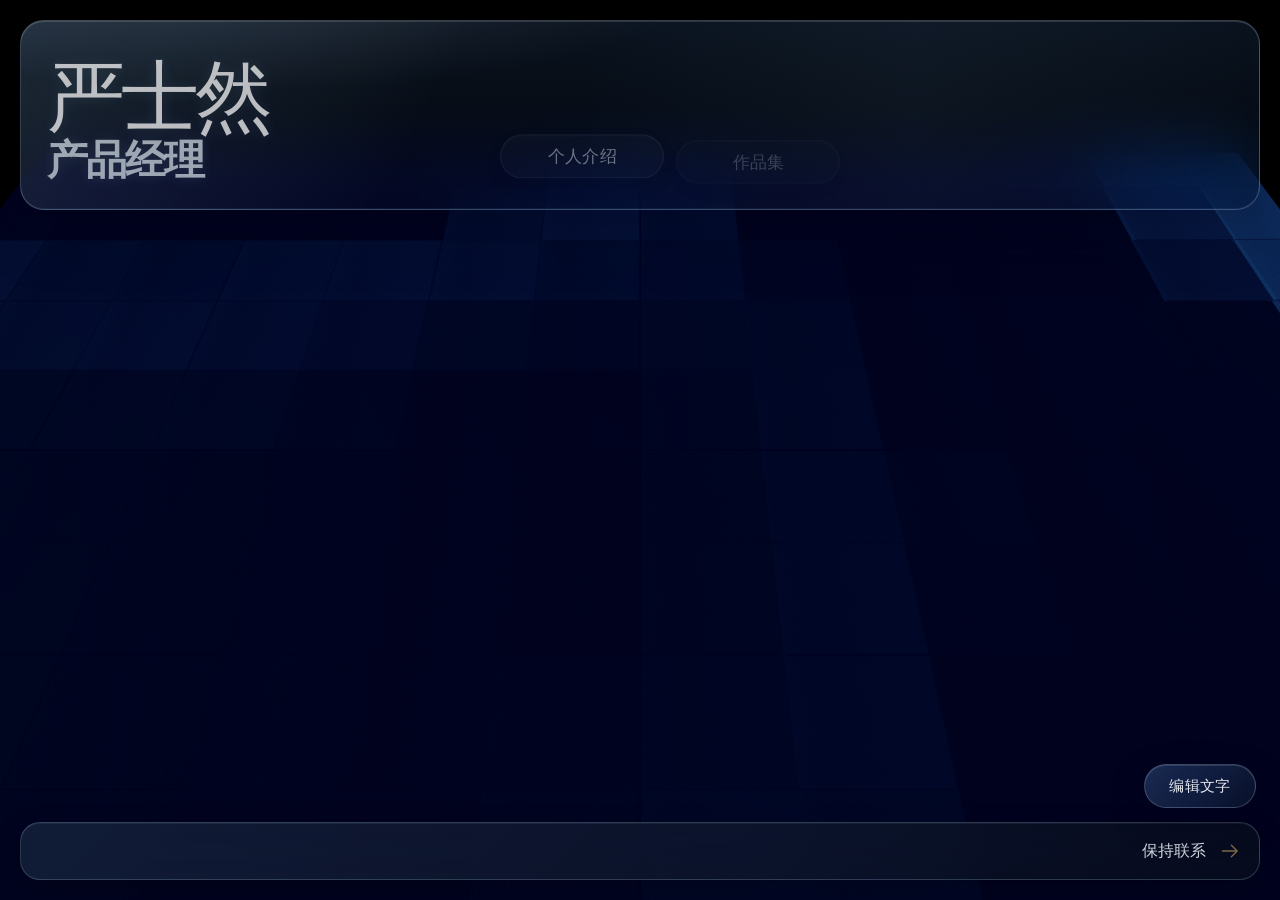
==== commit b25f0576: "optimize homepage and portfolio motion" ====
--- a/index.html
+++ b/index.html
@@ -4532,7 +4532,7 @@
 }`;function z_(r){const t=document.createElement("style");t.innerHTML=r;const e=document.querySelector("head link[rel=stylesheet], head style");e?document.head.insertBefore(t,e):document.head.appendChild(t)}let Vl=!1;class so{constructor({parent:t,autoPlace:e=t===void 0,container:i,width:n,title:s="Controls",closeFolders:a=!1,injectStyles:o=!0,touchStyles:l=!0}={}){if(this.parent=t,this.root=t?t.root:this,this.children=[],this.controllers=[],this.folders=[],this._closed=!1,this._hidden=!1,this.domElement=document.createElement("div"),this.domElement.classList.add("lil-gui"),this.$title=document.createElement("button"),this.$title.classList.add("lil-title"),this.$title.setAttribute("aria-expanded",!0),this.$title.addEventListener("click",()=>this.openAnimated(this._closed)),this.$title.addEventListener("touchstart",()=>{},{passive:!0}),this.$children=document.createElement("div"),this.$children.classList.add("lil-children"),this.domElement.appendChild(this.$title),this.domElement.appendChild(this.$children),this.title(s),this.parent){this.parent.children.push(this),this.parent.folders.push(this),this.parent.$children.appendChild(this.domElement);return}this.domElement.classList.add("lil-root"),l&&this.domElement.classList.add("lil-allow-touch-styles"),!Vl&&o&&(z_(G_),Vl=!0),i?i.appendChild(this.domElement):e&&(this.domElement.classList.add("lil-auto-place","autoPlace"),document.body.appendChild(this.domElement)),n&&this.domElement.style.setProperty("--width",n+"px"),this._closeFolders=a}add(t,e,i,n,s){if(Object(i)===i)return new O_(this,t,e,i);const a=t[e];switch(typeof a){case"number":return new N_(this,t,e,i,n,s);case"boolean":return new R_(this,t,e);case"string":return new B_(this,t,e);case"function":return new Sa(this,t,e)}console.error(`gui.add failed
 	property:`,e,`
 	object:`,t,`
-	value:`,a)}addColor(t,e,i=1){return new U_(this,t,e,i)}addFolder(t){const e=new so({parent:this,title:t});return this.root._closeFolders&&e.close(),e}load(t,e=!0){return t.controllers&&this.controllers.forEach(i=>{i instanceof Sa||i._name in t.controllers&&i.load(t.controllers[i._name])}),e&&t.folders&&this.folders.forEach(i=>{i._title in t.folders&&i.load(t.folders[i._title])}),this}save(t=!0){const e={controllers:{},folders:{}};return this.controllers.forEach(i=>{if(!(i instanceof Sa)){if(i._name in e.controllers)throw new Error(`Cannot save GUI with duplicate property "${i._name}"`);e.controllers[i._name]=i.save()}}),t&&this.folders.forEach(i=>{if(i._title in e.folders)throw new Error(`Cannot save GUI with duplicate folder "${i._title}"`);e.folders[i._title]=i.save()}),e}open(t=!0){return this._setClosed(!t),this.$title.setAttribute("aria-expanded",!this._closed),this.domElement.classList.toggle("lil-closed",this._closed),this}close(){return this.open(!1)}_setClosed(t){this._closed!==t&&(this._closed=t,this._callOnOpenClose(this))}show(t=!0){return this._hidden=!t,this.domElement.style.display=this._hidden?"none":"",this}hide(){return this.show(!1)}openAnimated(t=!0){return this._setClosed(!t),this.$title.setAttribute("aria-expanded",!this._closed),requestAnimationFrame(()=>{const e=this.$children.clientHeight;this.$children.style.height=e+"px",this.domElement.classList.add("lil-transition");const i=s=>{s.target===this.$children&&(this.$children.style.height="",this.domElement.classList.remove("lil-transition"),this.$children.removeEventListener("transitionend",i))};this.$children.addEventListener("transitionend",i);const n=t?this.$children.scrollHeight:0;this.domElement.classList.toggle("lil-closed",!t),requestAnimationFrame(()=>{this.$children.style.height=n+"px"})}),this}title(t){return this._title=t,this.$title.textContent=t,this}reset(t=!0){return(t?this.controllersRecursive():this.controllers).forEach(i=>i.reset()),this}onChange(t){return this._onChange=t,this}_callOnChange(t){this.parent&&this.parent._callOnChange(t),this._onChange!==void 0&&this._onChange.call(this,{object:t.object,property:t.property,value:t.getValue(),controller:t})}onFinishChange(t){return this._onFinishChange=t,this}_callOnFinishChange(t){this.parent&&this.parent._callOnFinishChange(t),this._onFinishChange!==void 0&&this._onFinishChange.call(this,{object:t.object,property:t.property,value:t.getValue(),controller:t})}onOpenClose(t){return this._onOpenClose=t,this}_callOnOpenClose(t){this.parent&&this.parent._callOnOpenClose(t),this._onOpenClose!==void 0&&this._onOpenClose.call(this,t)}destroy(){this.parent&&(this.parent.children.splice(this.parent.children.indexOf(this),1),this.parent.folders.splice(this.parent.folders.indexOf(this),1)),this.domElement.parentElement&&this.domElement.parentElement.removeChild(this.domElement),Array.from(this.children).forEach(t=>t.destroy())}controllersRecursive(){let t=Array.from(this.controllers);return this.folders.forEach(e=>{t=t.concat(e.controllersRecursive())}),t}foldersRecursive(){let t=Array.from(this.folders);return this.folders.forEach(e=>{t=t.concat(e.foldersRecursive())}),t}}class V_{constructor(){this.active=window.location.hash==="#debug",this.active&&(this.ui=new so)}}function k_(r){return{all:r=r||new Map,on:function(t,e){var i=r.get(t);i?i.push(e):r.set(t,[e])},off:function(t,e){var i=r.get(t);i&&(e?i.splice(i.indexOf(e)>>>0,1):r.set(t,[]))},emit:function(t,e){var i=r.get(t);i&&i.slice().map(function(n){n(e)}),(i=r.get("*"))&&i.slice().map(function(n){n(t,e)})}}}class H_{constructor(){this.emitter=k_(),this.width=window.innerWidth,this.height=window.innerHeight,this.pixelRatio=Math.min(window.devicePixelRatio,2),window.addEventListener("resize",()=>{this.width=window.innerWidth,this.height=window.innerHeight,this.pixelRatio=Math.min(window.devicePixelRatio,2),this.emitter.emit("resize")})}}class W_{constructor(){this.orchestrator=new Br,this.sizes=this.orchestrator.sizes,this.scene=this.orchestrator.scene,this.canvas=this.orchestrator.canvas,this.radius=12,this.alphaRange=Math.PI*.03,this.betaRange=Math.PI*.05,this.mouse=new Ht(0,0),this.lerpedMouse=new Ht(0,0),this.setInstance(),this.setMouseListener(),this.setGUI()}setInstance(){this.instance=new hi(40,this.sizes.width/this.sizes.height,.1,200),this._updatePosition(0,0),this.scene.add(this.instance)}setMouseListener(){window.addEventListener("mousemove",t=>{this.mouse.x=t.clientX/this.sizes.width*2-1,this.mouse.y=-(t.clientY/this.sizes.height)*2+1})}_updatePosition(t,e){const i=e*this.alphaRange,n=t*this.betaRange;this.instance.position.set(-this.radius*Math.cos(i)*Math.sin(n),this.radius*Math.cos(i)*Math.cos(n),this.radius*Math.sin(i)),this.instance.up.set(0,0,-1),this.instance.lookAt(0,0,0)}resize(){this.instance.aspect=this.sizes.width/this.sizes.height,this.instance.updateProjectionMatrix()}update(){this.lerpedMouse.x+=(this.mouse.x-this.lerpedMouse.x)*.04,this.lerpedMouse.y+=(this.mouse.y-this.lerpedMouse.y)*.04,this._updatePosition(this.lerpedMouse.x,this.lerpedMouse.y)}setGUI(){if(this.gui=this.orchestrator.debug.ui,!this.gui)return;this.gui.addFolder("Camera").add(this,"radius",10,20,.01).name("Distance")}}const X_={name:"CopyShader",uniforms:{tDiffuse:{value:null},opacity:{value:1}},vertexShader:`
+	value:`,a)}addColor(t,e,i=1){return new U_(this,t,e,i)}addFolder(t){const e=new so({parent:this,title:t});return this.root._closeFolders&&e.close(),e}load(t,e=!0){return t.controllers&&this.controllers.forEach(i=>{i instanceof Sa||i._name in t.controllers&&i.load(t.controllers[i._name])}),e&&t.folders&&this.folders.forEach(i=>{i._title in t.folders&&i.load(t.folders[i._title])}),this}save(t=!0){const e={controllers:{},folders:{}};return this.controllers.forEach(i=>{if(!(i instanceof Sa)){if(i._name in e.controllers)throw new Error(`Cannot save GUI with duplicate property "${i._name}"`);e.controllers[i._name]=i.save()}}),t&&this.folders.forEach(i=>{if(i._title in e.folders)throw new Error(`Cannot save GUI with duplicate folder "${i._title}"`);e.folders[i._title]=i.save()}),e}open(t=!0){return this._setClosed(!t),this.$title.setAttribute("aria-expanded",!this._closed),this.domElement.classList.toggle("lil-closed",this._closed),this}close(){return this.open(!1)}_setClosed(t){this._closed!==t&&(this._closed=t,this._callOnOpenClose(this))}show(t=!0){return this._hidden=!t,this.domElement.style.display=this._hidden?"none":"",this}hide(){return this.show(!1)}openAnimated(t=!0){return this._setClosed(!t),this.$title.setAttribute("aria-expanded",!this._closed),requestAnimationFrame(()=>{const e=this.$children.clientHeight;this.$children.style.height=e+"px",this.domElement.classList.add("lil-transition");const i=s=>{s.target===this.$children&&(this.$children.style.height="",this.domElement.classList.remove("lil-transition"),this.$children.removeEventListener("transitionend",i))};this.$children.addEventListener("transitionend",i);const n=t?this.$children.scrollHeight:0;this.domElement.classList.toggle("lil-closed",!t),requestAnimationFrame(()=>{this.$children.style.height=n+"px"})}),this}title(t){return this._title=t,this.$title.textContent=t,this}reset(t=!0){return(t?this.controllersRecursive():this.controllers).forEach(i=>i.reset()),this}onChange(t){return this._onChange=t,this}_callOnChange(t){this.parent&&this.parent._callOnChange(t),this._onChange!==void 0&&this._onChange.call(this,{object:t.object,property:t.property,value:t.getValue(),controller:t})}onFinishChange(t){return this._onFinishChange=t,this}_callOnFinishChange(t){this.parent&&this.parent._callOnFinishChange(t),this._onFinishChange!==void 0&&this._onFinishChange.call(this,{object:t.object,property:t.property,value:t.getValue(),controller:t})}onOpenClose(t){return this._onOpenClose=t,this}_callOnOpenClose(t){this.parent&&this.parent._callOnOpenClose(t),this._onOpenClose!==void 0&&this._onOpenClose.call(this,t)}destroy(){this.parent&&(this.parent.children.splice(this.parent.children.indexOf(this),1),this.parent.folders.splice(this.parent.folders.indexOf(this),1)),this.domElement.parentElement&&this.domElement.parentElement.removeChild(this.domElement),Array.from(this.children).forEach(t=>t.destroy())}controllersRecursive(){let t=Array.from(this.controllers);return this.folders.forEach(e=>{t=t.concat(e.controllersRecursive())}),t}foldersRecursive(){let t=Array.from(this.folders);return this.folders.forEach(e=>{t=t.concat(e.foldersRecursive())}),t}}class V_{constructor(){this.active=window.location.hash==="#debug",this.active&&(this.ui=new so)}}function k_(r){return{all:r=r||new Map,on:function(t,e){var i=r.get(t);i?i.push(e):r.set(t,[e])},off:function(t,e){var i=r.get(t);i&&(e?i.splice(i.indexOf(e)>>>0,1):r.set(t,[]))},emit:function(t,e){var i=r.get(t);i&&i.slice().map(function(n){n(e)}),(i=r.get("*"))&&i.slice().map(function(n){n(t,e)})}}}class H_{constructor(){this.emitter=k_(),this.width=window.innerWidth,this.height=window.innerHeight,this.pixelRatio=Math.min(window.devicePixelRatio,1.25),window.addEventListener("resize",()=>{this.width=window.innerWidth,this.height=window.innerHeight,this.pixelRatio=Math.min(window.devicePixelRatio,1.25),this.emitter.emit("resize")})}}class W_{constructor(){this.orchestrator=new Br,this.sizes=this.orchestrator.sizes,this.scene=this.orchestrator.scene,this.canvas=this.orchestrator.canvas,this.radius=12,this.alphaRange=Math.PI*.03,this.betaRange=Math.PI*.05,this.mouse=new Ht(0,0),this.lerpedMouse=new Ht(0,0),this.setInstance(),this.setMouseListener(),this.setGUI()}setInstance(){this.instance=new hi(40,this.sizes.width/this.sizes.height,.1,200),this._updatePosition(0,0),this.scene.add(this.instance)}setMouseListener(){window.addEventListener("mousemove",t=>{this.mouse.x=t.clientX/this.sizes.width*2-1,this.mouse.y=-(t.clientY/this.sizes.height)*2+1})}_updatePosition(t,e){const i=e*this.alphaRange,n=t*this.betaRange;this.instance.position.set(-this.radius*Math.cos(i)*Math.sin(n),this.radius*Math.cos(i)*Math.cos(n),this.radius*Math.sin(i)),this.instance.up.set(0,0,-1),this.instance.lookAt(0,0,0)}resize(){this.instance.aspect=this.sizes.width/this.sizes.height,this.instance.updateProjectionMatrix()}update(){this.lerpedMouse.x+=(this.mouse.x-this.lerpedMouse.x)*.04,this.lerpedMouse.y+=(this.mouse.y-this.lerpedMouse.y)*.04,this._updatePosition(this.lerpedMouse.x,this.lerpedMouse.y)}setGUI(){if(this.gui=this.orchestrator.debug.ui,!this.gui)return;this.gui.addFolder("Camera").add(this,"radius",10,20,.01).name("Distance")}}const X_={name:"CopyShader",uniforms:{tDiffuse:{value:null},opacity:{value:1}},vertexShader:`
 
 		varying vec2 vUv;
 
@@ -4664,7 +4664,7 @@
 
       gl_FragColor = vec4(vec3(r, g, b) * darken, 1.0);
     }
-  `};class tg{constructor(){this.orchestrator=new Br,this.canvas=this.orchestrator.canvas,this.sizes=this.orchestrator.sizes,this.scene=this.orchestrator.scene,this.camera=this.orchestrator.camera,this.setInstance(),this.setPostProcessing(),this.setGUI()}setInstance(){this.instance=new E_({canvas:this.canvas,antialias:!0}),this.instance.toneMapping=4,this.instance.toneMappingExposure=1.95,this.instance.shadowMap.enabled=!0,this.instance.shadowMap.type=1,this.instance.setClearColor("#000000"),this.instance.setSize(this.sizes.width,this.sizes.height),this.instance.setPixelRatio(this.sizes.pixelRatio)}setPostProcessing(){this.composer=new K_(this.instance),this.renderPass=new j_(this.scene,this.camera.instance),this.composer.addPass(this.renderPass),this.vignetteRGBShiftPass=new Rc(Q_),this.vignetteRGBShiftPass.uniforms.shiftAmount.value=.005,this.vignetteRGBShiftPass.uniforms.vignetteRadius.value=.3,this.vignetteRGBShiftPass.uniforms.vignetteSoftness.value=.3,this.composer.addPass(this.vignetteRGBShiftPass),this.outputPass=new J_,this.composer.addPass(this.outputPass)}setGUI(){if(this.gui=this.orchestrator.debug.ui,!this.gui)return;const t=this.gui.addFolder("Post Processing");t.add(this.vignetteRGBShiftPass.uniforms.shiftAmount,"value",0,.02,.001).name("Shift Amount"),t.add(this.vignetteRGBShiftPass.uniforms.vignetteRadius,"value",0,1,.01).name("Vignette Radius"),t.add(this.vignetteRGBShiftPass.uniforms.vignetteSoftness,"value",0,1,.01).name("Vignette Softness")}resize(){this.instance.setSize(this.sizes.width,this.sizes.height),this.instance.setPixelRatio(this.sizes.pixelRatio),this.composer.setSize(this.sizes.width,this.sizes.height),this.composer.setPixelRatio(this.sizes.pixelRatio)}update(){this.composer.render()}}const xr=128;class eg{constructor(t){this.orchestrator=new Br,this.camera=this.orchestrator.camera.instance,this.canvas=this.orchestrator.canvas,this.bounds=t,this.params={fadeTime:2,trailSpacing:.1},this.trail=[],this.lastPoint=null,this.timeSinceLastMove=0,this.randomPointTimer=0,this.isPlacingRandomPoints=!0,this.randomPointStrength=.8,this.mouseCoords=new Ht,this.raycaster=new bu,this.rayPlane=new Ye(new Nr(t,t),new to({side:2,visible:!1})),this.rayPlane.rotation.x=-Math.PI/2,this.rayPlane.updateMatrixWorld(!0),this.trailData=new Float32Array(xr*4),this.trailTexture=new eo(this.trailData,xr,1,1023,1015),this.trailTexture.needsUpdate=!0,this._uniforms={uTrailTexture:{value:this.trailTexture},uTrailCount:{value:0},uFadeTime:{value:this.params.fadeTime}},this.rect=this.canvas.getBoundingClientRect(),this.orchestrator.sizes.emitter.on("resize",()=>{this.rect=this.canvas.getBoundingClientRect()}),this.bindPointerEvents()}get uniforms(){return this._uniforms}update(t){const e=this.params.fadeTime*4;for(let n=this.trail.length-1;n>=0;n--)this.trail[n].age+=t,this.trail[n].age>e&&this.trail.splice(n,1);this.timeSinceLastMove+=t,this.timeSinceLastMove>=3&&!this.isPlacingRandomPoints&&(this.isPlacingRandomPoints=!0,this.randomPointTimer=0),this.isPlacingRandomPoints&&(this.randomPointTimer+=t,this.randomPointTimer>=1.5&&(this.addRandomPoint(),this.randomPointTimer=0));const i=Math.min(this.trail.length,xr);if(i>0||this._uniforms.uTrailCount.value>0){for(let n=0;n<i;n++){const s=n*4;this.trailData[s]=this.trail[n].x,this.trailData[s+1]=this.trail[n].z,this.trailData[s+2]=this.trail[n].age,this.trailData[s+3]=this.trail[n].distDelta}this.trailTexture.needsUpdate=!0,this._uniforms.uTrailCount.value=i}}dispose(){this.canvas.removeEventListener("pointermove",this.onPointerMove),this.trailTexture.dispose()}bindPointerEvents(){this.onPointerMove=t=>{this.mouseCoords.set((t.clientX-this.rect.left)/this.rect.width*2-1,-((t.clientY-this.rect.top)/this.rect.height)*2+1),this.raycaster.setFromCamera(this.mouseCoords,this.camera);const e=this.raycaster.intersectObject(this.rayPlane);if(e.length===0)return;const{x:i,z:n}=e[0].point;let s=0;if(this.lastPoint){const a=i-this.lastPoint.x,o=n-this.lastPoint.z;if(s=Math.sqrt(a*a+o*o),s<this.params.trailSpacing)return}this.trail.length>=xr&&this.trail.shift(),this.trail.push({x:i,z:n,age:0,distDelta:s}),this.lastPoint={x:i,z:n},this.timeSinceLastMove=0,this.isPlacingRandomPoints=!1,this.randomPointTimer=0},this.canvas.addEventListener("pointermove",this.onPointerMove)}addRandomPoint(){const t=(Math.random()*.5-.25)*this.bounds,e=(Math.random()*.5-.25)*this.bounds,i=this.randomPointStrength+Math.random()*.2;this.trail.length>=xr&&this.trail.shift(),this.trail.push({x:t,z:e,age:0,distDelta:i})}}class ig{constructor(){this.orchestrator=new Br,this.scene=this.orchestrator.scene,this.gridSize=40,this.cubeWidth=.8,this.cubeHeight=3,this.params={gap:.01,waveAmplitude:.4,waveSpeed:6,waveFrequency:1.2,waveWidth:3,waveJitter:.2,waveMaxHeight:.4,colorBase:"#050505",colorHigh:"#2c7dff"},this.scene.background=new Dt(this.params.colorBase),this.lightingParams={ambientColor:"#ffffff",ambientIntensity:.5,directionalColor:"#ffffff",directionalIntensity:4,directional2Color:"#ffffff",directional2Intensity:1},this.bounds=this.gridSize*(this.cubeWidth+this.params.gap),this.shaderRef=null,this.setLighting(),this.setGrid(),this.mouseTrail=new eg(this.bounds),this.setGUI()}setLighting(){const t=this.lightingParams;this.ambientLight=new Mu(t.ambientColor,t.ambientIntensity),this.scene.add(this.ambientLight),this.directionalLight=new dl(t.directionalColor,t.directionalIntensity),this.directionalLight.position.set(-20,10,6),this.directionalLight.castShadow=!0,this.directionalLight.shadow.mapSize.set(1024,1024),this.directionalLight.shadow.radius=6,this.directionalLight.shadow.camera.near=.1,this.directionalLight.shadow.camera.far=60,this.directionalLight.shadow.camera.left=-22,this.directionalLight.shadow.camera.right=22,this.directionalLight.shadow.camera.top=22,this.directionalLight.shadow.camera.bottom=-22,this.directionalLight.shadow.bias=1e-4,this.scene.add(this.directionalLight),this.directionalLight2=new dl(t.directional2Color,t.directional2Intensity),this.directionalLight2.position.set(10,5,-3),this.directionalLight2.castShadow=!1,this.scene.add(this.directionalLight2),this.shadowCameraHelper=new Au(this.directionalLight.shadow.camera),this.shadowCameraHelper.visible=!1,this.scene.add(this.shadowCameraHelper)}overrideVertexShader(t){return t.replace("#include <common>",`#include <common>
+  `};class tg{constructor(){this.orchestrator=new Br,this.canvas=this.orchestrator.canvas,this.sizes=this.orchestrator.sizes,this.scene=this.orchestrator.scene,this.camera=this.orchestrator.camera,this.setInstance(),this.setPostProcessing(),this.setGUI()}setInstance(){this.instance=new E_({canvas:this.canvas,antialias:!1}),this.instance.toneMapping=4,this.instance.toneMappingExposure=1.95,this.instance.shadowMap.enabled=!0,this.instance.shadowMap.type=1,this.instance.shadowMap.autoUpdate=!1,this.instance.shadowMap.needsUpdate=!0,this.instance.setClearColor("#000000"),this.instance.setSize(this.sizes.width,this.sizes.height),this.instance.setPixelRatio(this.sizes.pixelRatio)}setPostProcessing(){this.composer=new K_(this.instance),this.renderPass=new j_(this.scene,this.camera.instance),this.composer.addPass(this.renderPass),this.vignetteRGBShiftPass=new Rc(Q_),this.vignetteRGBShiftPass.enabled=!1,this.vignetteRGBShiftPass.uniforms.shiftAmount.value=.005,this.vignetteRGBShiftPass.uniforms.vignetteRadius.value=.3,this.vignetteRGBShiftPass.uniforms.vignetteSoftness.value=.3,this.composer.addPass(this.vignetteRGBShiftPass),this.outputPass=new J_,this.composer.addPass(this.outputPass)}setGUI(){if(this.gui=this.orchestrator.debug.ui,!this.gui)return;const t=this.gui.addFolder("Post Processing");t.add(this.vignetteRGBShiftPass.uniforms.shiftAmount,"value",0,.02,.001).name("Shift Amount"),t.add(this.vignetteRGBShiftPass.uniforms.vignetteRadius,"value",0,1,.01).name("Vignette Radius"),t.add(this.vignetteRGBShiftPass.uniforms.vignetteSoftness,"value",0,1,.01).name("Vignette Softness")}resize(){this.instance.setSize(this.sizes.width,this.sizes.height),this.instance.setPixelRatio(this.sizes.pixelRatio),this.composer.setSize(this.sizes.width,this.sizes.height),this.composer.setPixelRatio(this.sizes.pixelRatio)}update(){this.composer.render()}}const xr=72;class eg{constructor(t){this.orchestrator=new Br,this.camera=this.orchestrator.camera.instance,this.canvas=this.orchestrator.canvas,this.bounds=t,this.params={fadeTime:2,trailSpacing:.1},this.trail=[],this.lastPoint=null,this.timeSinceLastMove=0,this.randomPointTimer=0,this.isPlacingRandomPoints=!0,this.randomPointStrength=.8,this.mouseCoords=new Ht,this.raycaster=new bu,this.rayPlane=new Ye(new Nr(t,t),new to({side:2,visible:!1})),this.rayPlane.rotation.x=-Math.PI/2,this.rayPlane.updateMatrixWorld(!0),this.trailData=new Float32Array(xr*4),this.trailTexture=new eo(this.trailData,xr,1,1023,1015),this.trailTexture.needsUpdate=!0,this._uniforms={uTrailTexture:{value:this.trailTexture},uTrailCount:{value:0},uFadeTime:{value:this.params.fadeTime}},this.rect=this.canvas.getBoundingClientRect(),this.orchestrator.sizes.emitter.on("resize",()=>{this.rect=this.canvas.getBoundingClientRect()}),this.bindPointerEvents()}get uniforms(){return this._uniforms}update(t){const e=this.params.fadeTime*4;for(let n=this.trail.length-1;n>=0;n--)this.trail[n].age+=t,this.trail[n].age>e&&this.trail.splice(n,1);this.timeSinceLastMove+=t,this.timeSinceLastMove>=3&&!this.isPlacingRandomPoints&&(this.isPlacingRandomPoints=!0,this.randomPointTimer=0),this.isPlacingRandomPoints&&(this.randomPointTimer+=t,this.randomPointTimer>=1.5&&(this.addRandomPoint(),this.randomPointTimer=0));const i=Math.min(this.trail.length,xr);if(i>0||this._uniforms.uTrailCount.value>0){for(let n=0;n<i;n++){const s=n*4;this.trailData[s]=this.trail[n].x,this.trailData[s+1]=this.trail[n].z,this.trailData[s+2]=this.trail[n].age,this.trailData[s+3]=this.trail[n].distDelta}this.trailTexture.needsUpdate=!0,this._uniforms.uTrailCount.value=i}}dispose(){this.canvas.removeEventListener("pointermove",this.onPointerMove),this.trailTexture.dispose()}bindPointerEvents(){this.onPointerMove=t=>{this.mouseCoords.set((t.clientX-this.rect.left)/this.rect.width*2-1,-((t.clientY-this.rect.top)/this.rect.height)*2+1),this.raycaster.setFromCamera(this.mouseCoords,this.camera);const e=this.raycaster.intersectObject(this.rayPlane);if(e.length===0)return;const{x:i,z:n}=e[0].point;let s=0;if(this.lastPoint){const a=i-this.lastPoint.x,o=n-this.lastPoint.z;if(s=Math.sqrt(a*a+o*o),s<this.params.trailSpacing)return}this.trail.length>=xr&&this.trail.shift(),this.trail.push({x:i,z:n,age:0,distDelta:s}),this.lastPoint={x:i,z:n},this.timeSinceLastMove=0,this.isPlacingRandomPoints=!1,this.randomPointTimer=0},this.canvas.addEventListener("pointermove",this.onPointerMove)}addRandomPoint(){const t=(Math.random()*.5-.25)*this.bounds,e=(Math.random()*.5-.25)*this.bounds,i=this.randomPointStrength+Math.random()*.2;this.trail.length>=xr&&this.trail.shift(),this.trail.push({x:t,z:e,age:0,distDelta:i})}}class ig{constructor(){this.orchestrator=new Br,this.scene=this.orchestrator.scene,this.gridSize=32,this.cubeWidth=.8,this.cubeHeight=3,this.params={gap:.01,waveAmplitude:.4,waveSpeed:6,waveFrequency:1.2,waveWidth:3,waveJitter:.2,waveMaxHeight:.4,colorBase:"#050505",colorHigh:"#2c7dff"},this.scene.background=new Dt(this.params.colorBase),this.lightingParams={ambientColor:"#ffffff",ambientIntensity:.5,directionalColor:"#ffffff",directionalIntensity:4,directional2Color:"#ffffff",directional2Intensity:1},this.bounds=this.gridSize*(this.cubeWidth+this.params.gap),this.shaderRef=null,this.setLighting(),this.setGrid(),this.mouseTrail=new eg(this.bounds),this.setGUI()}setLighting(){const t=this.lightingParams;this.ambientLight=new Mu(t.ambientColor,t.ambientIntensity),this.scene.add(this.ambientLight),this.directionalLight=new dl(t.directionalColor,t.directionalIntensity),this.directionalLight.position.set(-20,10,6),this.directionalLight.castShadow=!0,this.directionalLight.shadow.mapSize.set(512,512),this.directionalLight.shadow.radius=6,this.directionalLight.shadow.camera.near=.1,this.directionalLight.shadow.camera.far=60,this.directionalLight.shadow.camera.left=-22,this.directionalLight.shadow.camera.right=22,this.directionalLight.shadow.camera.top=22,this.directionalLight.shadow.camera.bottom=-22,this.directionalLight.shadow.bias=1e-4,this.scene.add(this.directionalLight),this.directionalLight2=new dl(t.directional2Color,t.directional2Intensity),this.directionalLight2.position.set(10,5,-3),this.directionalLight2.castShadow=!1,this.scene.add(this.directionalLight2),this.shadowCameraHelper=new Au(this.directionalLight.shadow.camera),this.shadowCameraHelper.visible=!1,this.scene.add(this.shadowCameraHelper)}overrideVertexShader(t){return t.replace("#include <common>",`#include <common>
                 varying float vHeight;
                 attribute vec2 aOffset;
                 uniform sampler2D uTrailTexture;
@@ -4699,7 +4699,7 @@
                         // texel layout: (worldX, worldZ, age, distDelta)
                         vec4 td = texture2D(
                             uTrailTexture,
-                            vec2( ( float(i) + 0.5 ) / 128.0, 0.5 )
+                            vec2( ( float(i) + 0.5 ) / 72.0, 0.5 )
                         );
                         float dist      = length( worldXZ - td.rg );
                         float wavefront = uWaveSpeed * td.b;
@@ -4729,7 +4729,7 @@
                     uniform vec3  uColorHigh;
                     uniform float uMaxHeight;`).replace("#include <color_fragment>",`#include <color_fragment>
                     float t = clamp( vHeight / uMaxHeight, 0.0, 1.0 );
-                    diffuseColor.rgb = mix( uColorBase, uColorHigh, t );`),this.shaderRef=s};const n=new gc;n.onBeforeCompile=s=>{const a=this.mouseTrail.uniforms;s.uniforms.uTrailTexture=a.uTrailTexture,s.uniforms.uTrailCount=a.uTrailCount,s.uniforms.uFadeTime=a.uFadeTime,s.uniforms.uWaveSpeed={value:this.params.waveSpeed},s.uniforms.uWaveFreq={value:this.params.waveFrequency},s.uniforms.uWaveWidth={value:this.params.waveWidth},s.uniforms.uAmplitude={value:this.params.waveAmplitude},s.uniforms.uJitter={value:this.params.waveJitter},s.uniforms.uMaxHeight={value:this.params.waveMaxHeight},s.vertexShader=this.overrideVertexShader(s.vertexShader)},this.instancedMesh=new ou(e,i,t),this.instancedMesh.customDepthMaterial=n,this.instancedMesh.castShadow=!0,this.instancedMesh.receiveShadow=!0,this.scene.add(this.instancedMesh),this.updateGrid()}updateGrid(){const t=new Pe,e=this.cubeWidth+this.params.gap,i=(this.gridSize-1)*e/2;for(let n=0;n<this.gridSize;n++)for(let s=0;s<this.gridSize;s++){const a=n*this.gridSize+s,o=n*e-i,l=s*e-i;t.position.set(o,0,l),t.updateMatrix(),this.instancedMesh.setMatrixAt(a,t.matrix),this.offsetAttribute.setXY(a,o,l)}this.instancedMesh.instanceMatrix.needsUpdate=!0,this.offsetAttribute.needsUpdate=!0}setGUI(){if(this.gui=this.orchestrator.debug.ui,!this.gui)return;this.gui.add(this.params,"gap",0,1,.01).name("Gap").onChange(()=>this.updateGrid()),this.gui.add(this.params,"waveAmplitude",0,10,.01).name("Wave Amplitude").onChange(()=>{this.shaderRef&&(this.shaderRef.uniforms.uAmplitude.value=this.params.waveAmplitude)}),this.gui.add(this.params,"waveSpeed",1,20,.1).name("Wave Speed").onChange(a=>{this.shaderRef&&(this.shaderRef.uniforms.uWaveSpeed.value=a)}),this.gui.add(this.params,"waveFrequency",.1,5,.05).name("Wave Frequency").onChange(a=>{this.shaderRef&&(this.shaderRef.uniforms.uWaveFreq.value=a)}),this.gui.add(this.params,"waveWidth",.5,10,.1).name("Wave Width").onChange(a=>{this.shaderRef&&(this.shaderRef.uniforms.uWaveWidth.value=a)}),this.gui.add(this.params,"waveMaxHeight",0,this.cubeHeight,.05).name("Wave Max Height").onChange(()=>{this.shaderRef&&(this.shaderRef.uniforms.uMaxHeight.value=this.params.waveMaxHeight)}),this.gui.add(this.params,"waveJitter",0,2,.01).name("Wave Jitter").onChange(()=>{this.shaderRef&&(this.shaderRef.uniforms.uJitter.value=this.params.waveJitter)}),this.gui.addColor(this.params,"colorBase").name("Base Color").onChange(a=>{this.shaderRef&&this.shaderRef.uniforms.uColorBase.value.set(a),this.scene.background=new Dt(a).multiplyScalar(.5)}),this.gui.addColor(this.params,"colorHigh").name("Wave Color").onChange(a=>{this.shaderRef&&this.shaderRef.uniforms.uColorHigh.value.set(a)});const t=this.gui.addFolder("Trail"),e=this.mouseTrail,i=e.uniforms;t.add(e.params,"fadeTime",.2,6,.1).name("Fade Time").onChange(a=>{i.uFadeTime.value=a}),t.add(e.params,"trailSpacing",.1,3,.05).name("Trail Spacing"),t.open();const n=this.gui.addFolder("Lighting"),s=this.lightingParams;n.addColor(s,"ambientColor").name("Ambient Color").onChange(a=>this.ambientLight.color.set(a)),n.add(s,"ambientIntensity",.1,5,.01).name("Ambient Intensity").onChange(a=>{this.ambientLight.intensity=a}),n.addColor(s,"directionalColor").name("Key Light Color").onChange(a=>this.directionalLight.color.set(a)),n.add(s,"directionalIntensity",.1,10,.01).name("Key Light Intensity").onChange(a=>{this.directionalLight.intensity=a}),n.addColor(s,"directional2Color").name("Fill Light Color").onChange(a=>this.directionalLight2.color.set(a)),n.add(s,"directional2Intensity",.1,10,.01).name("Fill Light Intensity").onChange(a=>{this.directionalLight2.intensity=a}),n.add(this.shadowCameraHelper,"visible").name("Show Shadow Camera")}update(t){this.mouseTrail.update(t)}}let Ma=null;class Br{constructor(t){if(Ma)return Ma;Ma=this,this.canvas=t,this.debug=new V_,this.sizes=new H_,this.scene=new tu,this.camera=new W_,this.renderer=new tg,this.clock=new vc,this.clock.connect(document),this.stage=new ig,this.debug.active&&(this.stats=new C_,this.stats.showPanel(0),this.stats.dom.style.left="0px",this.stats.dom.style.top="0px",document.body.appendChild(this.stats.dom)),this.sizes.emitter.on("resize",()=>{this.resize()}),this.renderer.instance.setAnimationLoop(this.animate.bind(this))}resize(){this.camera.resize(),this.renderer.resize()}animate(){this.clock.update();const t=this.clock.getDelta(),e=this.clock.getElapsed();this.update(e,t)}update(t,e){this.debug.active&&this.stats.begin(),this.camera.update(),this.stage.update(e),this.renderer.update(),this.debug.active&&this.stats.end()}destroy(){this.clock.disconnect(),this.clock.dispose(),this.sizes.emitter.off("resize"),this.scene.traverse(t=>{if(t instanceof Ye){t.geometry.dispose();for(const e in t.material){const i=t.material[e];i&&typeof i.dispose=="function"&&i.dispose()}}}),this.camera.controls.dispose(),this.renderer.instance.dispose(),this.debug.active&&this.debug.ui.destroy()}}function Oi(r){if(r===void 0)throw new ReferenceError("this hasn't been initialised - super() hasn't been called");return r}function Pc(r,t){r.prototype=Object.create(t.prototype),r.prototype.constructor=r,r.__proto__=t}var ni={autoSleep:120,force3D:"auto",nullTargetWarn:1,units:{lineHeight:""}},wr={duration:.5,overwrite:!1,delay:0},ao,Le,oe,ui=1e8,ie=1/ui,Oa=Math.PI*2,ng=Oa/4,rg=0,Dc=Math.sqrt,sg=Math.cos,ag=Math.sin,De=function(t){return typeof t=="string"},ge=function(t){return typeof t=="function"},zi=function(t){return typeof t=="number"},oo=function(t){return typeof t>"u"},Pi=function(t){return typeof t=="object"},He=function(t){return t!==!1},lo=function(){return typeof window<"u"},ms=function(t){return ge(t)||De(t)},Lc=typeof ArrayBuffer=="function"&&ArrayBuffer.isView||function(){},Oe=Array.isArray,og=/random\([^)]+\)/g,lg=/,\s*/g,Hl=/(?:-?\.?\d|\.)+/gi,Fc=/[-+=.]*\d+[.e\-+]*\d*[e\-+]*\d*/g,Wn=/[-+=.]*\d+[.e-]*\d*[a-z%]*/g,ya=/[-+=.]*\d+\.?\d*(?:e-|e\+)?\d*/gi,Ic=/[+-]=-?[.\d]+/,cg=/[^,'"\[\]\s]+/gi,hg=/^[+\-=e\s\d]*\d+[.\d]*([a-z]*|%)\s*$/i,ue,bi,Ba,co,ri={},As={},Uc,Nc=function(t){return(As=Jn(t,ri))&&$e},ho=function(t,e){return console.warn("Invalid property",t,"set to",e,"Missing plugin? gsap.registerPlugin()")},Cr=function(t,e){return!e&&console.warn(t)},Oc=function(t,e){return t&&(ri[t]=e)&&As&&(As[t]=e)||ri},Rr=function(){return 0},ug={suppressEvents:!0,isStart:!0,kill:!1},xs={suppressEvents:!0,kill:!1},dg={suppressEvents:!0},uo={},en=[],Ga={},Bc,Qe={},Ea={},Wl=30,vs=[],fo="",po=function(t){var e=t[0],i,n;if(Pi(e)||ge(e)||(t=[t]),!(i=(e._gsap||{}).harness)){for(n=vs.length;n--&&!vs[n].targetTest(e););i=vs[n]}for(n=t.length;n--;)t[n]&&(t[n]._gsap||(t[n]._gsap=new ah(t[n],i)))||t.splice(n,1);return t},Sn=function(t){return t._gsap||po(di(t))[0]._gsap},Gc=function(t,e,i){return(i=t[e])&&ge(i)?t[e]():oo(i)&&t.getAttribute&&t.getAttribute(e)||i},We=function(t,e){return(t=t.split(",")).forEach(e)||t},ye=function(t){return Math.round(t*1e5)/1e5||0},he=function(t){return Math.round(t*1e7)/1e7||0},Yn=function(t,e){var i=e.charAt(0),n=parseFloat(e.substr(2));return t=parseFloat(t),i==="+"?t+n:i==="-"?t-n:i==="*"?t*n:t/n},fg=function(t,e){for(var i=e.length,n=0;t.indexOf(e[n])<0&&++n<i;);return n<i},ws=function(){var t=en.length,e=en.slice(0),i,n;for(Ga={},en.length=0,i=0;i<t;i++)n=e[i],n&&n._lazy&&(n.render(n._lazy[0],n._lazy[1],!0)._lazy=0)},mo=function(t){return!!(t._initted||t._startAt||t.add)},zc=function(t,e,i,n){en.length&&!Le&&ws(),t.render(e,i,!!(Le&&e<0&&mo(t))),en.length&&!Le&&ws()},Vc=function(t){var e=parseFloat(t);return(e||e===0)&&(t+"").match(cg).length<2?e:De(t)?t.trim():t},kc=function(t){return t},si=function(t,e){for(var i in e)i in t||(t[i]=e[i]);return t},pg=function(t){return function(e,i){for(var n in i)n in e||n==="duration"&&t||n==="ease"||(e[n]=i[n])}},Jn=function(t,e){for(var i in e)t[i]=e[i];return t},Xl=function r(t,e){for(var i in e)i!=="__proto__"&&i!=="constructor"&&i!=="prototype"&&(t[i]=Pi(e[i])?r(t[i]||(t[i]={}),e[i]):e[i]);return t},Cs=function(t,e){var i={},n;for(n in t)n in e||(i[n]=t[n]);return i},Er=function(t){var e=t.parent||ue,i=t.keyframes?pg(Oe(t.keyframes)):si;if(He(t.inherit))for(;e;)i(t,e.vars.defaults),e=e.parent||e._dp;return t},mg=function(t,e){for(var i=t.length,n=i===e.length;n&&i--&&t[i]===e[i];);return i<0},Hc=function(t,e,i,n,s){var a=t[n],o;if(s)for(o=e[s];a&&a[s]>o;)a=a._prev;return a?(e._next=a._next,a._next=e):(e._next=t[i],t[i]=e),e._next?e._next._prev=e:t[n]=e,e._prev=a,e.parent=e._dp=t,e},Os=function(t,e,i,n){i===void 0&&(i="_first"),n===void 0&&(n="_last");var s=e._prev,a=e._next;s?s._next=a:t[i]===e&&(t[i]=a),a?a._prev=s:t[n]===e&&(t[n]=s),e._next=e._prev=e.parent=null},sn=function(t,e){t.parent&&(!e||t.parent.autoRemoveChildren)&&t.parent.remove&&t.parent.remove(t),t._act=0},Mn=function(t,e){if(t&&(!e||e._end>t._dur||e._start<0))for(var i=t;i;)i._dirty=1,i=i.parent;return t},_g=function(t){for(var e=t.parent;e&&e.parent;)e._dirty=1,e.totalDuration(),e=e.parent;return t},za=function(t,e,i,n){return t._startAt&&(Le?t._startAt.revert(xs):t.vars.immediateRender&&!t.vars.autoRevert||t._startAt.render(e,!0,n))},gg=function r(t){return!t||t._ts&&r(t.parent)},ql=function(t){return t._repeat?Qn(t._tTime,t=t.duration()+t._rDelay)*t:0},Qn=function(t,e){var i=Math.floor(t=he(t/e));return t&&i===t?i-1:i},Rs=function(t,e){return(t-e._start)*e._ts+(e._ts>=0?0:e._dirty?e.totalDuration():e._tDur)},Bs=function(t){return t._end=he(t._start+(t._tDur/Math.abs(t._ts||t._rts||ie)||0))},Gs=function(t,e){var i=t._dp;return i&&i.smoothChildTiming&&t._ts&&(t._start=he(i._time-(t._ts>0?e/t._ts:((t._dirty?t.totalDuration():t._tDur)-e)/-t._ts)),Bs(t),i._dirty||Mn(i,t)),t},Wc=function(t,e){var i;if((e._time||!e._dur&&e._initted||e._start<t._time&&(e._dur||!e.add))&&(i=Rs(t.rawTime(),e),(!e._dur||Gr(0,e.totalDuration(),i)-e._tTime>ie)&&e.render(i,!0)),Mn(t,e)._dp&&t._initted&&t._time>=t._dur&&t._ts){if(t._dur<t.duration())for(i=t;i._dp;)i.rawTime()>=0&&i.totalTime(i._tTime),i=i._dp;t._zTime=-ie}},wi=function(t,e,i,n){return e.parent&&sn(e),e._start=he((zi(i)?i:i||t!==ue?li(t,i,e):t._time)+e._delay),e._end=he(e._start+(e.totalDuration()/Math.abs(e.timeScale())||0)),Hc(t,e,"_first","_last",t._sort?"_start":0),Va(e)||(t._recent=e),n||Wc(t,e),t._ts<0&&Gs(t,t._tTime),t},Xc=function(t,e){return(ri.ScrollTrigger||ho("scrollTrigger",e))&&ri.ScrollTrigger.create(e,t)},qc=function(t,e,i,n,s){if(go(t,e,s),!t._initted)return 1;if(!i&&t._pt&&!Le&&(t._dur&&t.vars.lazy!==!1||!t._dur&&t.vars.lazy)&&Bc!==ti.frame)return en.push(t),t._lazy=[s,n],1},xg=function r(t){var e=t.parent;return e&&e._ts&&e._initted&&!e._lock&&(e.rawTime()<0||r(e))},Va=function(t){var e=t.data;return e==="isFromStart"||e==="isStart"},vg=function(t,e,i,n){var s=t.ratio,a=e<0||!e&&(!t._start&&xg(t)&&!(!t._initted&&Va(t))||(t._ts<0||t._dp._ts<0)&&!Va(t))?0:1,o=t._rDelay,l=0,c,h,d;if(o&&t._repeat&&(l=Gr(0,t._tDur,e),h=Qn(l,o),t._yoyo&&h&1&&(a=1-a),h!==Qn(t._tTime,o)&&(s=1-a,t.vars.repeatRefresh&&t._initted&&t.invalidate())),a!==s||Le||n||t._zTime===ie||!e&&t._zTime){if(!t._initted&&qc(t,e,n,i,l))return;for(d=t._zTime,t._zTime=e||(i?ie:0),i||(i=e&&!d),t.ratio=a,t._from&&(a=1-a),t._time=0,t._tTime=l,c=t._pt;c;)c.r(a,c.d),c=c._next;e<0&&za(t,e,i,!0),t._onUpdate&&!i&&ei(t,"onUpdate"),l&&t._repeat&&!i&&t.parent&&ei(t,"onRepeat"),(e>=t._tDur||e<0)&&t.ratio===a&&(a&&sn(t,1),!i&&!Le&&(ei(t,a?"onComplete":"onReverseComplete",!0),t._prom&&t._prom()))}else t._zTime||(t._zTime=e)},Sg=function(t,e,i){var n;if(i>e)for(n=t._first;n&&n._start<=i;){if(n.data==="isPause"&&n._start>e)return n;n=n._next}else for(n=t._last;n&&n._start>=i;){if(n.data==="isPause"&&n._start<e)return n;n=n._prev}},tr=function(t,e,i,n){var s=t._repeat,a=he(e)||0,o=t._tTime/t._tDur;return o&&!n&&(t._time*=a/t._dur),t._dur=a,t._tDur=s?s<0?1e10:he(a*(s+1)+t._rDelay*s):a,o>0&&!n&&Gs(t,t._tTime=t._tDur*o),t.parent&&Bs(t),i||Mn(t.parent,t),t},Yl=function(t){return t instanceof ke?Mn(t):tr(t,t._dur)},Mg={_start:0,endTime:Rr,totalDuration:Rr},li=function r(t,e,i){var n=t.labels,s=t._recent||Mg,a=t.duration()>=ui?s.endTime(!1):t._dur,o,l,c;return De(e)&&(isNaN(e)||e in n)?(l=e.charAt(0),c=e.substr(-1)==="%",o=e.indexOf("="),l==="<"||l===">"?(o>=0&&(e=e.replace(/=/,"")),(l==="<"?s._start:s.endTime(s._repeat>=0))+(parseFloat(e.substr(1))||0)*(c?(o<0?s:i).totalDuration()/100:1)):o<0?(e in n||(n[e]=a),n[e]):(l=parseFloat(e.charAt(o-1)+e.substr(o+1)),c&&i&&(l=l/100*(Oe(i)?i[0]:i).totalDuration()),o>1?r(t,e.substr(0,o-1),i)+l:a+l)):e==null?a:+e},Tr=function(t,e,i){var n=zi(e[1]),s=(n?2:1)+(t<2?0:1),a=e[s],o,l;if(n&&(a.duration=e[1]),a.parent=i,t){for(o=a,l=i;l&&!("immediateRender"in o);)o=l.vars.defaults||{},l=He(l.vars.inherit)&&l.parent;a.immediateRender=He(o.immediateRender),t<2?a.runBackwards=1:a.startAt=e[s-1]}return new Te(e[0],a,e[s+1])},ln=function(t,e){return t||t===0?e(t):e},Gr=function(t,e,i){return i<t?t:i>e?e:i},Ne=function(t,e){return!De(t)||!(e=hg.exec(t))?"":e[1]},yg=function(t,e,i){return ln(i,function(n){return Gr(t,e,n)})},ka=[].slice,Yc=function(t,e){return t&&Pi(t)&&"length"in t&&(!e&&!t.length||t.length-1 in t&&Pi(t[0]))&&!t.nodeType&&t!==bi},Eg=function(t,e,i){return i===void 0&&(i=[]),t.forEach(function(n){var s;return De(n)&&!e||Yc(n,1)?(s=i).push.apply(s,di(n)):i.push(n)})||i},di=function(t,e,i){return oe&&!e&&oe.selector?oe.selector(t):De(t)&&!i&&(Ba||!er())?ka.call((e||co).querySelectorAll(t),0):Oe(t)?Eg(t,i):Yc(t)?ka.call(t,0):t?[t]:[]},Ha=function(t){return t=di(t)[0]||Cr("Invalid scope")||{},function(e){var i=t.current||t.nativeElement||t;return di(e,i.querySelectorAll?i:i===t?Cr("Invalid scope")||co.createElement("div"):t)}},$c=function(t){return t.sort(function(){return .5-Math.random()})},Zc=function(t){if(ge(t))return t;var e=Pi(t)?t:{each:t},i=yn(e.ease),n=e.from||0,s=parseFloat(e.base)||0,a={},o=n>0&&n<1,l=isNaN(n)||o,c=e.axis,h=n,d=n;return De(n)?h=d={center:.5,edges:.5,end:1}[n]||0:!o&&l&&(h=n[0],d=n[1]),function(u,p,g){var _=(g||e).length,m=a[_],f,x,M,E,w,A,C,v,T;if(!m){if(T=e.grid==="auto"?0:(e.grid||[1,ui])[1],!T){for(C=-ui;C<(C=g[T++].getBoundingClientRect().left)&&T<_;);T<_&&T--}for(m=a[_]=[],f=l?Math.min(T,_)*h-.5:n%T,x=T===ui?0:l?_*d/T-.5:n/T|0,C=0,v=ui,A=0;A<_;A++)M=A%T-f,E=x-(A/T|0),m[A]=w=c?Math.abs(c==="y"?E:M):Dc(M*M+E*E),w>C&&(C=w),w<v&&(v=w);n==="random"&&$c(m),m.max=C-v,m.min=v,m.v=_=(parseFloat(e.amount)||parseFloat(e.each)*(T>_?_-1:c?c==="y"?_/T:T:Math.max(T,_/T))||0)*(n==="edges"?-1:1),m.b=_<0?s-_:s,m.u=Ne(e.amount||e.each)||0,i=i&&_<0?Ng(i):i}return _=(m[u]-m.min)/m.max||0,he(m.b+(i?i(_):_)*m.v)+m.u}},Wa=function(t){var e=Math.pow(10,((t+"").split(".")[1]||"").length);return function(i){var n=he(Math.round(parseFloat(i)/t)*t*e);return(n-n%1)/e+(zi(i)?0:Ne(i))}},Kc=function(t,e){var i=Oe(t),n,s;return!i&&Pi(t)&&(n=i=t.radius||ui,t.values?(t=di(t.values),(s=!zi(t[0]))&&(n*=n)):t=Wa(t.increment)),ln(e,i?ge(t)?function(a){return s=t(a),Math.abs(s-a)<=n?s:a}:function(a){for(var o=parseFloat(s?a.x:a),l=parseFloat(s?a.y:0),c=ui,h=0,d=t.length,u,p;d--;)s?(u=t[d].x-o,p=t[d].y-l,u=u*u+p*p):u=Math.abs(t[d]-o),u<c&&(c=u,h=d);return h=!n||c<=n?t[h]:a,s||h===a||zi(a)?h:h+Ne(a)}:Wa(t))},jc=function(t,e,i,n){return ln(Oe(t)?!e:i===!0?!!(i=0):!n,function(){return Oe(t)?t[~~(Math.random()*t.length)]:(i=i||1e-5)&&(n=i<1?Math.pow(10,(i+"").length-2):1)&&Math.floor(Math.round((t-i/2+Math.random()*(e-t+i*.99))/i)*i*n)/n})},Tg=function(){for(var t=arguments.length,e=new Array(t),i=0;i<t;i++)e[i]=arguments[i];return function(n){return e.reduce(function(s,a){return a(s)},n)}},bg=function(t,e){return function(i){return t(parseFloat(i))+(e||Ne(i))}},Ag=function(t,e,i){return Qc(t,e,0,1,i)},Jc=function(t,e,i){return ln(i,function(n){return t[~~e(n)]})},wg=function r(t,e,i){var n=e-t;return Oe(t)?Jc(t,r(0,t.length),e):ln(i,function(s){return(n+(s-t)%n)%n+t})},Cg=function r(t,e,i){var n=e-t,s=n*2;return Oe(t)?Jc(t,r(0,t.length-1),e):ln(i,function(a){return a=(s+(a-t)%s)%s||0,t+(a>n?s-a:a)})},Pr=function(t){return t.replace(og,function(e){var i=e.indexOf("[")+1,n=e.substring(i||7,i?e.indexOf("]"):e.length-1).split(lg);return jc(i?n:+n[0],i?0:+n[1],+n[2]||1e-5)})},Qc=function(t,e,i,n,s){var a=e-t,o=n-i;return ln(s,function(l){return i+((l-t)/a*o||0)})},Rg=function r(t,e,i,n){var s=isNaN(t+e)?0:function(p){return(1-p)*t+p*e};if(!s){var a=De(t),o={},l,c,h,d,u;if(i===!0&&(n=1)&&(i=null),a)t={p:t},e={p:e};else if(Oe(t)&&!Oe(e)){for(h=[],d=t.length,u=d-2,c=1;c<d;c++)h.push(r(t[c-1],t[c]));d--,s=function(g){g*=d;var _=Math.min(u,~~g);return h[_](g-_)},i=e}else n||(t=Jn(Oe(t)?[]:{},t));if(!h){for(l in e)_o.call(o,t,l,"get",e[l]);s=function(g){return So(g,o)||(a?t.p:t)}}}return ln(i,s)},$l=function(t,e,i){var n=t.labels,s=ui,a,o,l;for(a in n)o=n[a]-e,o<0==!!i&&o&&s>(o=Math.abs(o))&&(l=a,s=o);return l},ei=function(t,e,i){var n=t.vars,s=n[e],a=oe,o=t._ctx,l,c,h;if(s)return l=n[e+"Params"],c=n.callbackScope||t,i&&en.length&&ws(),o&&(oe=o),h=l?s.apply(c,l):s.call(c),oe=a,h},Mr=function(t){return sn(t),t.scrollTrigger&&t.scrollTrigger.kill(!!Le),t.progress()<1&&ei(t,"onInterrupt"),t},Xn,th=[],eh=function(t){if(t)if(t=!t.name&&t.default||t,lo()||t.headless){var e=t.name,i=ge(t),n=e&&!i&&t.init?function(){this._props=[]}:t,s={init:Rr,render:So,add:_o,kill:qg,modifier:Xg,rawVars:0},a={targetTest:0,get:0,getSetter:vo,aliases:{},register:0};if(er(),t!==n){if(Qe[e])return;si(n,si(Cs(t,s),a)),Jn(n.prototype,Jn(s,Cs(t,a))),Qe[n.prop=e]=n,t.targetTest&&(vs.push(n),uo[e]=1),e=(e==="css"?"CSS":e.charAt(0).toUpperCase()+e.substr(1))+"Plugin"}Oc(e,n),t.register&&t.register($e,n,Xe)}else th.push(t)},ee=255,yr={aqua:[0,ee,ee],lime:[0,ee,0],silver:[192,192,192],black:[0,0,0],maroon:[128,0,0],teal:[0,128,128],blue:[0,0,ee],navy:[0,0,128],white:[ee,ee,ee],olive:[128,128,0],yellow:[ee,ee,0],orange:[ee,165,0],gray:[128,128,128],purple:[128,0,128],green:[0,128,0],red:[ee,0,0],pink:[ee,192,203],cyan:[0,ee,ee],transparent:[ee,ee,ee,0]},Ta=function(t,e,i){return t+=t<0?1:t>1?-1:0,(t*6<1?e+(i-e)*t*6:t<.5?i:t*3<2?e+(i-e)*(2/3-t)*6:e)*ee+.5|0},ih=function(t,e,i){var n=t?zi(t)?[t>>16,t>>8&ee,t&ee]:0:yr.black,s,a,o,l,c,h,d,u,p,g;if(!n){if(t.substr(-1)===","&&(t=t.substr(0,t.length-1)),yr[t])n=yr[t];else if(t.charAt(0)==="#"){if(t.length<6&&(s=t.charAt(1),a=t.charAt(2),o=t.charAt(3),t="#"+s+s+a+a+o+o+(t.length===5?t.charAt(4)+t.charAt(4):"")),t.length===9)return n=parseInt(t.substr(1,6),16),[n>>16,n>>8&ee,n&ee,parseInt(t.substr(7),16)/255];t=parseInt(t.substr(1),16),n=[t>>16,t>>8&ee,t&ee]}else if(t.substr(0,3)==="hsl"){if(n=g=t.match(Hl),!e)l=+n[0]%360/360,c=+n[1]/100,h=+n[2]/100,a=h<=.5?h*(c+1):h+c-h*c,s=h*2-a,n.length>3&&(n[3]*=1),n[0]=Ta(l+1/3,s,a),n[1]=Ta(l,s,a),n[2]=Ta(l-1/3,s,a);else if(~t.indexOf("="))return n=t.match(Fc),i&&n.length<4&&(n[3]=1),n}else n=t.match(Hl)||yr.transparent;n=n.map(Number)}return e&&!g&&(s=n[0]/ee,a=n[1]/ee,o=n[2]/ee,d=Math.max(s,a,o),u=Math.min(s,a,o),h=(d+u)/2,d===u?l=c=0:(p=d-u,c=h>.5?p/(2-d-u):p/(d+u),l=d===s?(a-o)/p+(a<o?6:0):d===a?(o-s)/p+2:(s-a)/p+4,l*=60),n[0]=~~(l+.5),n[1]=~~(c*100+.5),n[2]=~~(h*100+.5)),i&&n.length<4&&(n[3]=1),n},nh=function(t){var e=[],i=[],n=-1;return t.split(nn).forEach(function(s){var a=s.match(Wn)||[];e.push.apply(e,a),i.push(n+=a.length+1)}),e.c=i,e},Zl=function(t,e,i){var n="",s=(t+n).match(nn),a=e?"hsla(":"rgba(",o=0,l,c,h,d;if(!s)return t;if(s=s.map(function(u){return(u=ih(u,e,1))&&a+(e?u[0]+","+u[1]+"%,"+u[2]+"%,"+u[3]:u.join(","))+")"}),i&&(h=nh(t),l=i.c,l.join(n)!==h.c.join(n)))for(c=t.replace(nn,"1").split(Wn),d=c.length-1;o<d;o++)n+=c[o]+(~l.indexOf(o)?s.shift()||a+"0,0,0,0)":(h.length?h:s.length?s:i).shift());if(!c)for(c=t.split(nn),d=c.length-1;o<d;o++)n+=c[o]+s[o];return n+c[d]},nn=(function(){var r="(?:\\b(?:(?:rgb|rgba|hsl|hsla)\\(.+?\\))|\\B#(?:[0-9a-f]{3,4}){1,2}\\b",t;for(t in yr)r+="|"+t+"\\b";return new RegExp(r+")","gi")})(),Pg=/hsl[a]?\(/,rh=function(t){var e=t.join(" "),i;if(nn.lastIndex=0,nn.test(e))return i=Pg.test(e),t[1]=Zl(t[1],i),t[0]=Zl(t[0],i,nh(t[1])),!0},Dr,ti=(function(){var r=Date.now,t=500,e=33,i=r(),n=i,s=1e3/240,a=s,o=[],l,c,h,d,u,p,g=function _(m){var f=r()-n,x=m===!0,M,E,w,A;if((f>t||f<0)&&(i+=f-e),n+=f,w=n-i,M=w-a,(M>0||x)&&(A=++d.frame,u=w-d.time*1e3,d.time=w=w/1e3,a+=M+(M>=s?4:s-M),E=1),x||(l=c(_)),E)for(p=0;p<o.length;p++)o[p](w,u,A,m)};return d={time:0,frame:0,tick:function(){g(!0)},deltaRatio:function(m){return u/(1e3/(m||60))},wake:function(){Uc&&(!Ba&&lo()&&(bi=Ba=window,co=bi.document||{},ri.gsap=$e,(bi.gsapVersions||(bi.gsapVersions=[])).push($e.version),Nc(As||bi.GreenSockGlobals||!bi.gsap&&bi||{}),th.forEach(eh)),h=typeof requestAnimationFrame<"u"&&requestAnimationFrame,l&&d.sleep(),c=h||function(m){return setTimeout(m,a-d.time*1e3+1|0)},Dr=1,g(2))},sleep:function(){(h?cancelAnimationFrame:clearTimeout)(l),Dr=0,c=Rr},lagSmoothing:function(m,f){t=m||1/0,e=Math.min(f||33,t)},fps:function(m){s=1e3/(m||240),a=d.time*1e3+s},add:function(m,f,x){var M=f?function(E,w,A,C){m(E,w,A,C),d.remove(M)}:m;return d.remove(m),o[x?"unshift":"push"](M),er(),M},remove:function(m,f){~(f=o.indexOf(m))&&o.splice(f,1)&&p>=f&&p--},_listeners:o},d})(),er=function(){return!Dr&&ti.wake()},Xt={},Dg=/^[\d.\-M][\d.\-,\s]/,Lg=/["']/g,Fg=function(t){for(var e={},i=t.substr(1,t.length-3).split(":"),n=i[0],s=1,a=i.length,o,l,c;s<a;s++)l=i[s],o=s!==a-1?l.lastIndexOf(","):l.length,c=l.substr(0,o),e[n]=isNaN(c)?c.replace(Lg,"").trim():+c,n=l.substr(o+1).trim();return e},Ig=function(t){var e=t.indexOf("(")+1,i=t.indexOf(")"),n=t.indexOf("(",e);return t.substring(e,~n&&n<i?t.indexOf(")",i+1):i)},Ug=function(t){var e=(t+"").split("("),i=Xt[e[0]];return i&&e.length>1&&i.config?i.config.apply(null,~t.indexOf("{")?[Fg(e[1])]:Ig(t).split(",").map(Vc)):Xt._CE&&Dg.test(t)?Xt._CE("",t):i},Ng=function(t){return function(e){return 1-t(1-e)}},yn=function(t,e){return t&&(ge(t)?t:Xt[t]||Ug(t))||e},An=function(t,e,i,n){i===void 0&&(i=function(l){return 1-e(1-l)}),n===void 0&&(n=function(l){return l<.5?e(l*2)/2:1-e((1-l)*2)/2});var s={easeIn:e,easeOut:i,easeInOut:n},a;return We(t,function(o){Xt[o]=ri[o]=s,Xt[a=o.toLowerCase()]=i;for(var l in s)Xt[a+(l==="easeIn"?".in":l==="easeOut"?".out":".inOut")]=Xt[o+"."+l]=s[l]}),s},sh=function(t){return function(e){return e<.5?(1-t(1-e*2))/2:.5+t((e-.5)*2)/2}},ba=function r(t,e,i){var n=e>=1?e:1,s=(i||(t?.3:.45))/(e<1?e:1),a=s/Oa*(Math.asin(1/n)||0),o=function(h){return h===1?1:n*Math.pow(2,-10*h)*ag((h-a)*s)+1},l=t==="out"?o:t==="in"?function(c){return 1-o(1-c)}:sh(o);return s=Oa/s,l.config=function(c,h){return r(t,c,h)},l},Aa=function r(t,e){e===void 0&&(e=1.70158);var i=function(a){return a?--a*a*((e+1)*a+e)+1:0},n=t==="out"?i:t==="in"?function(s){return 1-i(1-s)}:sh(i);return n.config=function(s){return r(t,s)},n};We("Linear,Quad,Cubic,Quart,Quint,Strong",function(r,t){var e=t<5?t+1:t;An(r+",Power"+(e-1),t?function(i){return Math.pow(i,e)}:function(i){return i},function(i){return 1-Math.pow(1-i,e)},function(i){return i<.5?Math.pow(i*2,e)/2:1-Math.pow((1-i)*2,e)/2})});Xt.Linear.easeNone=Xt.none=Xt.Linear.easeIn;An("Elastic",ba("in"),ba("out"),ba());(function(r,t){var e=1/t,i=2*e,n=2.5*e,s=function(o){return o<e?r*o*o:o<i?r*Math.pow(o-1.5/t,2)+.75:o<n?r*(o-=2.25/t)*o+.9375:r*Math.pow(o-2.625/t,2)+.984375};An("Bounce",function(a){return 1-s(1-a)},s)})(7.5625,2.75);An("Expo",function(r){return Math.pow(2,10*(r-1))*r+r*r*r*r*r*r*(1-r)});An("Circ",function(r){return-(Dc(1-r*r)-1)});An("Sine",function(r){return r===1?1:-sg(r*ng)+1});An("Back",Aa("in"),Aa("out"),Aa());Xt.SteppedEase=Xt.steps=ri.SteppedEase={config:function(t,e){t===void 0&&(t=1);var i=1/t,n=t+(e?0:1),s=e?1:0,a=1-ie;return function(o){return((n*Gr(0,a,o)|0)+s)*i}}};wr.ease=Xt["quad.out"];We("onComplete,onUpdate,onStart,onRepeat,onReverseComplete,onInterrupt",function(r){return fo+=r+","+r+"Params,"});var ah=function(t,e){this.id=rg++,t._gsap=this,this.target=t,this.harness=e,this.get=e?e.get:Gc,this.set=e?e.getSetter:vo},Lr=(function(){function r(e){this.vars=e,this._delay=+e.delay||0,(this._repeat=e.repeat===1/0?-2:e.repeat||0)&&(this._rDelay=e.repeatDelay||0,this._yoyo=!!e.yoyo||!!e.yoyoEase),this._ts=1,tr(this,+e.duration,1,1),this.data=e.data,oe&&(this._ctx=oe,oe.data.push(this)),Dr||ti.wake()}var t=r.prototype;return t.delay=function(i){return i||i===0?(this.parent&&this.parent.smoothChildTiming&&this.startTime(this._start+i-this._delay),this._delay=i,this):this._delay},t.duration=function(i){return arguments.length?this.totalDuration(this._repeat>0?i+(i+this._rDelay)*this._repeat:i):this.totalDuration()&&this._dur},t.totalDuration=function(i){return arguments.length?(this._dirty=0,tr(this,this._repeat<0?i:(i-this._repeat*this._rDelay)/(this._repeat+1))):this._tDur},t.totalTime=function(i,n){if(er(),!arguments.length)return this._tTime;var s=this._dp;if(s&&s.smoothChildTiming&&this._ts){for(Gs(this,i),!s._dp||s.parent||Wc(s,this);s&&s.parent;)s.parent._time!==s._start+(s._ts>=0?s._tTime/s._ts:(s.totalDuration()-s._tTime)/-s._ts)&&s.totalTime(s._tTime,!0),s=s.parent;!this.parent&&this._dp.autoRemoveChildren&&(this._ts>0&&i<this._tDur||this._ts<0&&i>0||!this._tDur&&!i)&&wi(this._dp,this,this._start-this._delay)}return(this._tTime!==i||!this._dur&&!n||this._initted&&Math.abs(this._zTime)===ie||!this._initted&&this._dur&&i||!i&&!this._initted&&(this.add||this._ptLookup))&&(this._ts||(this._pTime=i),zc(this,i,n)),this},t.time=function(i,n){return arguments.length?this.totalTime(Math.min(this.totalDuration(),i+ql(this))%(this._dur+this._rDelay)||(i?this._dur:0),n):this._time},t.totalProgress=function(i,n){return arguments.length?this.totalTime(this.totalDuration()*i,n):this.totalDuration()?Math.min(1,this._tTime/this._tDur):this.rawTime()>=0&&this._initted?1:0},t.progress=function(i,n){return arguments.length?this.totalTime(this.duration()*(this._yoyo&&!(this.iteration()&1)?1-i:i)+ql(this),n):this.duration()?Math.min(1,this._time/this._dur):this.rawTime()>0?1:0},t.iteration=function(i,n){var s=this.duration()+this._rDelay;return arguments.length?this.totalTime(this._time+(i-1)*s,n):this._repeat?Qn(this._tTime,s)+1:1},t.timeScale=function(i,n){if(!arguments.length)return this._rts===-ie?0:this._rts;if(this._rts===i)return this;var s=this.parent&&this._ts?Rs(this.parent._time,this):this._tTime;return this._rts=+i||0,this._ts=this._ps||i===-ie?0:this._rts,this.totalTime(Gr(-Math.abs(this._delay),this.totalDuration(),s),n!==!1),Bs(this),_g(this)},t.paused=function(i){return arguments.length?(this._ps!==i&&(this._ps=i,i?(this._pTime=this._tTime||Math.max(-this._delay,this.rawTime()),this._ts=this._act=0):(er(),this._ts=this._rts,this.totalTime(this.parent&&!this.parent.smoothChildTiming?this.rawTime():this._tTime||this._pTime,this.progress()===1&&Math.abs(this._zTime)!==ie&&(this._tTime-=ie)))),this):this._ps},t.startTime=function(i){if(arguments.length){this._start=he(i);var n=this.parent||this._dp;return n&&(n._sort||!this.parent)&&wi(n,this,this._start-this._delay),this}return this._start},t.endTime=function(i){return this._start+(He(i)?this.totalDuration():this.duration())/Math.abs(this._ts||1)},t.rawTime=function(i){var n=this.parent||this._dp;return n?i&&(!this._ts||this._repeat&&this._time&&this.totalProgress()<1)?this._tTime%(this._dur+this._rDelay):this._ts?Rs(n.rawTime(i),this):this._tTime:this._tTime},t.revert=function(i){i===void 0&&(i=dg);var n=Le;return Le=i,mo(this)&&(this.timeline&&this.timeline.revert(i),this.totalTime(-.01,i.suppressEvents)),this.data!=="nested"&&i.kill!==!1&&this.kill(),Le=n,this},t.globalTime=function(i){for(var n=this,s=arguments.length?i:n.rawTime();n;)s=n._start+s/(Math.abs(n._ts)||1),n=n._dp;return!this.parent&&this._sat?this._sat.globalTime(i):s},t.repeat=function(i){return arguments.length?(this._repeat=i===1/0?-2:i,Yl(this)):this._repeat===-2?1/0:this._repeat},t.repeatDelay=function(i){if(arguments.length){var n=this._time;return this._rDelay=i,Yl(this),n?this.time(n):this}return this._rDelay},t.yoyo=function(i){return arguments.length?(this._yoyo=i,this):this._yoyo},t.seek=function(i,n){return this.totalTime(li(this,i),He(n))},t.restart=function(i,n){return this.play().totalTime(i?-this._delay:0,He(n)),this._dur||(this._zTime=-ie),this},t.play=function(i,n){return i!=null&&this.seek(i,n),this.reversed(!1).paused(!1)},t.reverse=function(i,n){return i!=null&&this.seek(i||this.totalDuration(),n),this.reversed(!0).paused(!1)},t.pause=function(i,n){return i!=null&&this.seek(i,n),this.paused(!0)},t.resume=function(){return this.paused(!1)},t.reversed=function(i){return arguments.length?(!!i!==this.reversed()&&this.timeScale(-this._rts||(i?-ie:0)),this):this._rts<0},t.invalidate=function(){return this._initted=this._act=0,this._zTime=-ie,this},t.isActive=function(){var i=this.parent||this._dp,n=this._start,s;return!!(!i||this._ts&&this._initted&&i.isActive()&&(s=i.rawTime(!0))>=n&&s<this.endTime(!0)-ie)},t.eventCallback=function(i,n,s){var a=this.vars;return arguments.length>1?(n?(a[i]=n,s&&(a[i+"Params"]=s),i==="onUpdate"&&(this._onUpdate=n)):delete a[i],this):a[i]},t.then=function(i){var n=this,s=n._prom;return new Promise(function(a){var o=ge(i)?i:kc,l=function(){var h=n.then;n.then=null,s&&s(),ge(o)&&(o=o(n))&&(o.then||o===n)&&(n.then=h),a(o),n.then=h};n._initted&&n.totalProgress()===1&&n._ts>=0||!n._tTime&&n._ts<0?l():n._prom=l})},t.kill=function(){Mr(this)},r})();si(Lr.prototype,{_time:0,_start:0,_end:0,_tTime:0,_tDur:0,_dirty:0,_repeat:0,_yoyo:!1,parent:null,_initted:!1,_rDelay:0,_ts:1,_dp:0,ratio:0,_zTime:-ie,_prom:0,_ps:!1,_rts:1});var ke=(function(r){Pc(t,r);function t(i,n){var s;return i===void 0&&(i={}),s=r.call(this,i)||this,s.labels={},s.smoothChildTiming=!!i.smoothChildTiming,s.autoRemoveChildren=!!i.autoRemoveChildren,s._sort=He(i.sortChildren),ue&&wi(i.parent||ue,Oi(s),n),i.reversed&&s.reverse(),i.paused&&s.paused(!0),i.scrollTrigger&&Xc(Oi(s),i.scrollTrigger),s}var e=t.prototype;return e.to=function(n,s,a){return Tr(0,arguments,this),this},e.from=function(n,s,a){return Tr(1,arguments,this),this},e.fromTo=function(n,s,a,o){return Tr(2,arguments,this),this},e.set=function(n,s,a){return s.duration=0,s.parent=this,Er(s).repeatDelay||(s.repeat=0),s.immediateRender=!!s.immediateRender,new Te(n,s,li(this,a),1),this},e.call=function(n,s,a){return wi(this,Te.delayedCall(0,n,s),a)},e.staggerTo=function(n,s,a,o,l,c,h){return a.duration=s,a.stagger=a.stagger||o,a.onComplete=c,a.onCompleteParams=h,a.parent=this,new Te(n,a,li(this,l)),this},e.staggerFrom=function(n,s,a,o,l,c,h){return a.runBackwards=1,Er(a).immediateRender=He(a.immediateRender),this.staggerTo(n,s,a,o,l,c,h)},e.staggerFromTo=function(n,s,a,o,l,c,h,d){return o.startAt=a,Er(o).immediateRender=He(o.immediateRender),this.staggerTo(n,s,o,l,c,h,d)},e.render=function(n,s,a){var o=this._time,l=this._dirty?this.totalDuration():this._tDur,c=this._dur,h=n<=0?0:he(n),d=this._zTime<0!=n<0&&(this._initted||!c),u,p,g,_,m,f,x,M,E,w,A,C;if(this!==ue&&h>l&&n>=0&&(h=l),h!==this._tTime||a||d){if(o!==this._time&&c&&(h+=this._time-o,n+=this._time-o),u=h,E=this._start,M=this._ts,f=!M,d&&(c||(o=this._zTime),(n||!s)&&(this._zTime=n)),this._repeat){if(A=this._yoyo,m=c+this._rDelay,this._repeat<-1&&n<0)return this.totalTime(m*100+n,s,a);if(u=he(h%m),h===l?(_=this._repeat,u=c):(w=he(h/m),_=~~w,_&&_===w&&(u=c,_--),u>c&&(u=c)),w=Qn(this._tTime,m),!o&&this._tTime&&w!==_&&this._tTime-w*m-this._dur<=0&&(w=_),A&&_&1&&(u=c-u,C=1),_!==w&&!this._lock){var v=A&&w&1,T=v===(A&&_&1);if(_<w&&(v=!v),o=v?0:h%c?c:h,this._lock=1,this.render(o||(C?0:he(_*m)),s,!c)._lock=0,this._tTime=h,!s&&this.parent&&ei(this,"onRepeat"),this.vars.repeatRefresh&&!C&&(this.invalidate()._lock=1,w=_),o&&o!==this._time||f!==!this._ts||this.vars.onRepeat&&!this.parent&&!this._act)return this;if(c=this._dur,l=this._tDur,T&&(this._lock=2,o=v?c:-1e-4,this.render(o,!0),this.vars.repeatRefresh&&!C&&this.invalidate()),this._lock=0,!this._ts&&!f)return this}}if(this._hasPause&&!this._forcing&&this._lock<2&&(x=Sg(this,he(o),he(u)),x&&(h-=u-(u=x._start))),this._tTime=h,this._time=u,this._act=!!M,this._initted||(this._onUpdate=this.vars.onUpdate,this._initted=1,this._zTime=n,o=0),!o&&h&&c&&!s&&!w&&(ei(this,"onStart"),this._tTime!==h))return this;if(u>=o&&n>=0)for(p=this._first;p;){if(g=p._next,(p._act||u>=p._start)&&p._ts&&x!==p){if(p.parent!==this)return this.render(n,s,a);if(p.render(p._ts>0?(u-p._start)*p._ts:(p._dirty?p.totalDuration():p._tDur)+(u-p._start)*p._ts,s,a),u!==this._time||!this._ts&&!f){x=0,g&&(h+=this._zTime=-ie);break}}p=g}else{p=this._last;for(var P=n<0?n:u;p;){if(g=p._prev,(p._act||P<=p._end)&&p._ts&&x!==p){if(p.parent!==this)return this.render(n,s,a);if(p.render(p._ts>0?(P-p._start)*p._ts:(p._dirty?p.totalDuration():p._tDur)+(P-p._start)*p._ts,s,a||Le&&mo(p)),u!==this._time||!this._ts&&!f){x=0,g&&(h+=this._zTime=P?-ie:ie);break}}p=g}}if(x&&!s&&(this.pause(),x.render(u>=o?0:-ie)._zTime=u>=o?1:-1,this._ts))return this._start=E,Bs(this),this.render(n,s,a);this._onUpdate&&!s&&ei(this,"onUpdate",!0),(h===l&&this._tTime>=this.totalDuration()||!h&&o)&&(E===this._start||Math.abs(M)!==Math.abs(this._ts))&&(this._lock||((n||!c)&&(h===l&&this._ts>0||!h&&this._ts<0)&&sn(this,1),!s&&!(n<0&&!o)&&(h||o||!l)&&(ei(this,h===l&&n>=0?"onComplete":"onReverseComplete",!0),this._prom&&!(h<l&&this.timeScale()>0)&&this._prom())))}return this},e.add=function(n,s){var a=this;if(zi(s)||(s=li(this,s,n)),!(n instanceof Lr)){if(Oe(n))return n.forEach(function(o){return a.add(o,s)}),this;if(De(n))return this.addLabel(n,s);if(ge(n))n=Te.delayedCall(0,n);else return this}return this!==n?wi(this,n,s):this},e.getChildren=function(n,s,a,o){n===void 0&&(n=!0),s===void 0&&(s=!0),a===void 0&&(a=!0),o===void 0&&(o=-ui);for(var l=[],c=this._first;c;)c._start>=o&&(c instanceof Te?s&&l.push(c):(a&&l.push(c),n&&l.push.apply(l,c.getChildren(!0,s,a)))),c=c._next;return l},e.getById=function(n){for(var s=this.getChildren(1,1,1),a=s.length;a--;)if(s[a].vars.id===n)return s[a]},e.remove=function(n){return De(n)?this.removeLabel(n):ge(n)?this.killTweensOf(n):(n.parent===this&&Os(this,n),n===this._recent&&(this._recent=this._last),Mn(this))},e.totalTime=function(n,s){return arguments.length?(this._forcing=1,!this._dp&&this._ts&&(this._start=he(ti.time-(this._ts>0?n/this._ts:(this.totalDuration()-n)/-this._ts))),r.prototype.totalTime.call(this,n,s),this._forcing=0,this):this._tTime},e.addLabel=function(n,s){return this.labels[n]=li(this,s),this},e.removeLabel=function(n){return delete this.labels[n],this},e.addPause=function(n,s,a){var o=Te.delayedCall(0,s||Rr,a);return o.data="isPause",this._hasPause=1,wi(this,o,li(this,n))},e.removePause=function(n){var s=this._first;for(n=li(this,n);s;)s._start===n&&s.data==="isPause"&&sn(s),s=s._next},e.killTweensOf=function(n,s,a){for(var o=this.getTweensOf(n,a),l=o.length;l--;)Ji!==o[l]&&o[l].kill(n,s);return this},e.getTweensOf=function(n,s){for(var a=[],o=di(n),l=this._first,c=zi(s),h;l;)l instanceof Te?fg(l._targets,o)&&(c?(!Ji||l._initted&&l._ts)&&l.globalTime(0)<=s&&l.globalTime(l.totalDuration())>s:!s||l.isActive())&&a.push(l):(h=l.getTweensOf(o,s)).length&&a.push.apply(a,h),l=l._next;return a},e.tweenTo=function(n,s){s=s||{};var a=this,o=li(a,n),l=s,c=l.startAt,h=l.onStart,d=l.onStartParams,u=l.immediateRender,p,g=Te.to(a,si({ease:s.ease||"none",lazy:!1,immediateRender:!1,time:o,overwrite:"auto",duration:s.duration||Math.abs((o-(c&&"time"in c?c.time:a._time))/a.timeScale())||ie,onStart:function(){if(a.pause(),!p){var m=s.duration||Math.abs((o-(c&&"time"in c?c.time:a._time))/a.timeScale());g._dur!==m&&tr(g,m,0,1).render(g._time,!0,!0),p=1}h&&h.apply(g,d||[])}},s));return u?g.render(0):g},e.tweenFromTo=function(n,s,a){return this.tweenTo(s,si({startAt:{time:li(this,n)}},a))},e.recent=function(){return this._recent},e.nextLabel=function(n){return n===void 0&&(n=this._time),$l(this,li(this,n))},e.previousLabel=function(n){return n===void 0&&(n=this._time),$l(this,li(this,n),1)},e.currentLabel=function(n){return arguments.length?this.seek(n,!0):this.previousLabel(this._time+ie)},e.shiftChildren=function(n,s,a){a===void 0&&(a=0);var o=this._first,l=this.labels,c;for(n=he(n);o;)o._start>=a&&(o._start+=n,o._end+=n),o=o._next;if(s)for(c in l)l[c]>=a&&(l[c]+=n);return Mn(this)},e.invalidate=function(n){var s=this._first;for(this._lock=0;s;)s.invalidate(n),s=s._next;return r.prototype.invalidate.call(this,n)},e.clear=function(n){n===void 0&&(n=!0);for(var s=this._first,a;s;)a=s._next,this.remove(s),s=a;return this._dp&&(this._time=this._tTime=this._pTime=0),n&&(this.labels={}),Mn(this)},e.totalDuration=function(n){var s=0,a=this,o=a._last,l=ui,c,h,d;if(arguments.length)return a.timeScale((a._repeat<0?a.duration():a.totalDuration())/(a.reversed()?-n:n));if(a._dirty){for(d=a.parent;o;)c=o._prev,o._dirty&&o.totalDuration(),h=o._start,h>l&&a._sort&&o._ts&&!a._lock?(a._lock=1,wi(a,o,h-o._delay,1)._lock=0):l=h,h<0&&o._ts&&(s-=h,(!d&&!a._dp||d&&d.smoothChildTiming)&&(a._start+=he(h/a._ts),a._time-=h,a._tTime-=h),a.shiftChildren(-h,!1,-1/0),l=0),o._end>s&&o._ts&&(s=o._end),o=c;tr(a,a===ue&&a._time>s?a._time:s,1,1),a._dirty=0}return a._tDur},t.updateRoot=function(n){if(ue._ts&&(zc(ue,Rs(n,ue)),Bc=ti.frame),ti.frame>=Wl){Wl+=ni.autoSleep||120;var s=ue._first;if((!s||!s._ts)&&ni.autoSleep&&ti._listeners.length<2){for(;s&&!s._ts;)s=s._next;s||ti.sleep()}}},t})(Lr);si(ke.prototype,{_lock:0,_hasPause:0,_forcing:0});var Og=function(t,e,i,n,s,a,o){var l=new Xe(this._pt,t,e,0,1,dh,null,s),c=0,h=0,d,u,p,g,_,m,f,x;for(l.b=i,l.e=n,i+="",n+="",(f=~n.indexOf("random("))&&(n=Pr(n)),a&&(x=[i,n],a(x,t,e),i=x[0],n=x[1]),u=i.match(ya)||[];d=ya.exec(n);)g=d[0],_=n.substring(c,d.index),p?p=(p+1)%5:_.substr(-5)==="rgba("&&(p=1),g!==u[h++]&&(m=parseFloat(u[h-1])||0,l._pt={_next:l._pt,p:_||h===1?_:",",s:m,c:g.charAt(1)==="="?Yn(m,g)-m:parseFloat(g)-m,m:p&&p<4?Math.round:0},c=ya.lastIndex);return l.c=c<n.length?n.substring(c,n.length):"",l.fp=o,(Ic.test(n)||f)&&(l.e=0),this._pt=l,l},_o=function(t,e,i,n,s,a,o,l,c,h){ge(n)&&(n=n(s||0,t,a));var d=t[e],u=i!=="get"?i:ge(d)?c?t[e.indexOf("set")||!ge(t["get"+e.substr(3)])?e:"get"+e.substr(3)](c):t[e]():d,p=ge(d)?c?kg:hh:xo,g;if(De(n)&&(~n.indexOf("random(")&&(n=Pr(n)),n.charAt(1)==="="&&(g=Yn(u,n)+(Ne(u)||0),(g||g===0)&&(n=g))),!h||u!==n||Xa)return!isNaN(u*n)&&n!==""?(g=new Xe(this._pt,t,e,+u||0,n-(u||0),typeof d=="boolean"?Wg:uh,0,p),c&&(g.fp=c),o&&g.modifier(o,this,t),this._pt=g):(!d&&!(e in t)&&ho(e,n),Og.call(this,t,e,u,n,p,l||ni.stringFilter,c))},Bg=function(t,e,i,n,s){if(ge(t)&&(t=br(t,s,e,i,n)),!Pi(t)||t.style&&t.nodeType||Oe(t)||Lc(t))return De(t)?br(t,s,e,i,n):t;var a={},o;for(o in t)a[o]=br(t[o],s,e,i,n);return a},oh=function(t,e,i,n,s,a){var o,l,c,h;if(Qe[t]&&(o=new Qe[t]).init(s,o.rawVars?e[t]:Bg(e[t],n,s,a,i),i,n,a)!==!1&&(i._pt=l=new Xe(i._pt,s,t,0,1,o.render,o,0,o.priority),i!==Xn))for(c=i._ptLookup[i._targets.indexOf(s)],h=o._props.length;h--;)c[o._props[h]]=l;return o},Ji,Xa,go=function r(t,e,i){var n=t.vars,s=n.ease,a=n.startAt,o=n.immediateRender,l=n.lazy,c=n.onUpdate,h=n.runBackwards,d=n.yoyoEase,u=n.keyframes,p=n.autoRevert,g=t._dur,_=t._startAt,m=t._targets,f=t.parent,x=f&&f.data==="nested"?f.vars.targets:m,M=t._overwrite==="auto"&&!ao,E=t.timeline,w=n.easeReverse||d,A,C,v,T,P,R,N,H,W,L,G,U,K;if(E&&(!u||!s)&&(s="none"),t._ease=yn(s,wr.ease),t._rEase=w&&(yn(w)||t._ease),t._from=!E&&!!n.runBackwards,t._from&&(t.ratio=1),!E||u&&!n.stagger){if(H=m[0]?Sn(m[0]).harness:0,U=H&&n[H.prop],A=Cs(n,uo),_&&(_._zTime<0&&_.progress(1),e<0&&h&&o&&!p?_.render(-1,!0):_.revert(h&&g?xs:ug),_._lazy=0),a){if(sn(t._startAt=Te.set(m,si({data:"isStart",overwrite:!1,parent:f,immediateRender:!0,lazy:!_&&He(l),startAt:null,delay:0,onUpdate:c&&function(){return ei(t,"onUpdate")},stagger:0},a))),t._startAt._dp=0,t._startAt._sat=t,e<0&&(Le||!o&&!p)&&t._startAt.revert(xs),o&&g&&e<=0&&i<=0){e&&(t._zTime=e);return}}else if(h&&g&&!_){if(e&&(o=!1),v=si({overwrite:!1,data:"isFromStart",lazy:o&&!_&&He(l),immediateRender:o,stagger:0,parent:f},A),U&&(v[H.prop]=U),sn(t._startAt=Te.set(m,v)),t._startAt._dp=0,t._startAt._sat=t,e<0&&(Le?t._startAt.revert(xs):t._startAt.render(-1,!0)),t._zTime=e,!o)r(t._startAt,ie,ie);else if(!e)return}for(t._pt=t._ptCache=0,l=g&&He(l)||l&&!g,C=0;C<m.length;C++){if(P=m[C],N=P._gsap||po(m)[C]._gsap,t._ptLookup[C]=L={},Ga[N.id]&&en.length&&ws(),G=x===m?C:x.indexOf(P),H&&(W=new H).init(P,U||A,t,G,x)!==!1&&(t._pt=T=new Xe(t._pt,P,W.name,0,1,W.render,W,0,W.priority),W._props.forEach(function(Q){L[Q]=T}),W.priority&&(R=1)),!H||U)for(v in A)Qe[v]&&(W=oh(v,A,t,G,P,x))?W.priority&&(R=1):L[v]=T=_o.call(t,P,v,"get",A[v],G,x,0,n.stringFilter);t._op&&t._op[C]&&t.kill(P,t._op[C]),M&&t._pt&&(Ji=t,ue.killTweensOf(P,L,t.globalTime(e)),K=!t.parent,Ji=0),t._pt&&l&&(Ga[N.id]=1)}R&&fh(t),t._onInit&&t._onInit(t)}t._onUpdate=c,t._initted=(!t._op||t._pt)&&!K,u&&e<=0&&E.render(ui,!0,!0)},Gg=function(t,e,i,n,s,a,o,l){var c=(t._pt&&t._ptCache||(t._ptCache={}))[e],h,d,u,p;if(!c)for(c=t._ptCache[e]=[],u=t._ptLookup,p=t._targets.length;p--;){if(h=u[p][e],h&&h.d&&h.d._pt)for(h=h.d._pt;h&&h.p!==e&&h.fp!==e;)h=h._next;if(!h)return Xa=1,t.vars[e]="+=0",go(t,o),Xa=0,l?Cr(e+" not eligible for reset. Try splitting into individual properties"):1;c.push(h)}for(p=c.length;p--;)d=c[p],h=d._pt||d,h.s=(n||n===0)&&!s?n:h.s+(n||0)+a*h.c,h.c=i-h.s,d.e&&(d.e=ye(i)+Ne(d.e)),d.b&&(d.b=h.s+Ne(d.b))},zg=function(t,e){var i=t[0]?Sn(t[0]).harness:0,n=i&&i.aliases,s,a,o,l;if(!n)return e;s=Jn({},e);for(a in n)if(a in s)for(l=n[a].split(","),o=l.length;o--;)s[l[o]]=s[a];return s},Vg=function(t,e,i,n){var s=e.ease||n||"power1.inOut",a,o;if(Oe(e))o=i[t]||(i[t]=[]),e.forEach(function(l,c){return o.push({t:c/(e.length-1)*100,v:l,e:s})});else for(a in e)o=i[a]||(i[a]=[]),a==="ease"||o.push({t:parseFloat(t),v:e[a],e:s})},br=function(t,e,i,n,s){return ge(t)?t.call(e,i,n,s):De(t)&&~t.indexOf("random(")?Pr(t):t},lh=fo+"repeat,repeatDelay,yoyo,repeatRefresh,yoyoEase,easeReverse,autoRevert",ch={};We(lh+",id,stagger,delay,duration,paused,scrollTrigger",function(r){return ch[r]=1});var Te=(function(r){Pc(t,r);function t(i,n,s,a){var o;typeof n=="number"&&(s.duration=n,n=s,s=null),o=r.call(this,a?n:Er(n))||this;var l=o.vars,c=l.duration,h=l.delay,d=l.immediateRender,u=l.stagger,p=l.overwrite,g=l.keyframes,_=l.defaults,m=l.scrollTrigger,f=n.parent||ue,x=(Oe(i)||Lc(i)?zi(i[0]):"length"in n)?[i]:di(i),M,E,w,A,C,v,T,P;if(o._targets=x.length?po(x):Cr("GSAP target "+i+" not found. https://gsap.com",!ni.nullTargetWarn)||[],o._ptLookup=[],o._overwrite=p,g||u||ms(c)||ms(h)){n=o.vars;var R=n.easeReverse||n.yoyoEase;if(M=o.timeline=new ke({data:"nested",defaults:_||{},targets:f&&f.data==="nested"?f.vars.targets:x}),M.kill(),M.parent=M._dp=Oi(o),M._start=0,u||ms(c)||ms(h)){if(A=x.length,T=u&&Zc(u),Pi(u))for(C in u)~lh.indexOf(C)&&(P||(P={}),P[C]=u[C]);for(E=0;E<A;E++)w=Cs(n,ch),w.stagger=0,R&&(w.easeReverse=R),P&&Jn(w,P),v=x[E],w.duration=+br(c,Oi(o),E,v,x),w.delay=(+br(h,Oi(o),E,v,x)||0)-o._delay,!u&&A===1&&w.delay&&(o._delay=h=w.delay,o._start+=h,w.delay=0),M.to(v,w,T?T(E,v,x):0),M._ease=Xt.none;M.duration()?c=h=0:o.timeline=0}else if(g){Er(si(M.vars.defaults,{ease:"none"})),M._ease=yn(g.ease||n.ease||"none");var N=0,H,W,L;if(Oe(g))g.forEach(function(G){return M.to(x,G,">")}),M.duration();else{w={};for(C in g)C==="ease"||C==="easeEach"||Vg(C,g[C],w,g.easeEach);for(C in w)for(H=w[C].sort(function(G,U){return G.t-U.t}),N=0,E=0;E<H.length;E++)W=H[E],L={ease:W.e,duration:(W.t-(E?H[E-1].t:0))/100*c},L[C]=W.v,M.to(x,L,N),N+=L.duration;M.duration()<c&&M.to({},{duration:c-M.duration()})}}c||o.duration(c=M.duration())}else o.timeline=0;return p===!0&&!ao&&(Ji=Oi(o),ue.killTweensOf(x),Ji=0),wi(f,Oi(o),s),n.reversed&&o.reverse(),n.paused&&o.paused(!0),(d||!c&&!g&&o._start===he(f._time)&&He(d)&&gg(Oi(o))&&f.data!=="nested")&&(o._tTime=-ie,o.render(Math.max(0,-h)||0)),m&&Xc(Oi(o),m),o}var e=t.prototype;return e.render=function(n,s,a){var o=this._time,l=this._tDur,c=this._dur,h=n<0,d=n>l-ie&&!h?l:n<ie?0:n,u,p,g,_,m,f,x,M;if(!c)vg(this,n,s,a);else if(d!==this._tTime||!n||a||!this._initted&&this._tTime||this._startAt&&this._zTime<0!==h||this._lazy){if(u=d,M=this.timeline,this._repeat){if(_=c+this._rDelay,this._repeat<-1&&h)return this.totalTime(_*100+n,s,a);if(u=he(d%_),d===l?(g=this._repeat,u=c):(m=he(d/_),g=~~m,g&&g===m?(u=c,g--):u>c&&(u=c)),f=this._yoyo&&g&1,f&&(u=c-u),m=Qn(this._tTime,_),u===o&&!a&&this._initted&&g===m)return this._tTime=d,this;g!==m&&this.vars.repeatRefresh&&!f&&!this._lock&&u!==_&&this._initted&&(this._lock=a=1,this.render(he(_*g),!0).invalidate()._lock=0)}if(!this._initted){if(qc(this,h?n:u,a,s,d))return this._tTime=0,this;if(o!==this._time&&!(a&&this.vars.repeatRefresh&&g!==m))return this;if(c!==this._dur)return this.render(n,s,a)}if(this._rEase){var E=u<o;if(E!==this._inv){var w=E?o:c-o;this._inv=E,this._from&&(this.ratio=1-this.ratio),this._invRatio=this.ratio,this._invTime=o,this._invRecip=w?(E?-1:1)/w:0,this._invScale=E?-this.ratio:1-this.ratio,this._invEase=E?this._rEase:this._ease}this.ratio=x=this._invRatio+this._invScale*this._invEase((u-this._invTime)*this._invRecip)}else this.ratio=x=this._ease(u/c);if(this._from&&(this.ratio=x=1-x),this._tTime=d,this._time=u,!this._act&&this._ts&&(this._act=1,this._lazy=0),!o&&d&&!s&&!m&&(ei(this,"onStart"),this._tTime!==d))return this;for(p=this._pt;p;)p.r(x,p.d),p=p._next;M&&M.render(n<0?n:M._dur*M._ease(u/this._dur),s,a)||this._startAt&&(this._zTime=n),this._onUpdate&&!s&&(h&&za(this,n,s,a),ei(this,"onUpdate")),this._repeat&&g!==m&&this.vars.onRepeat&&!s&&this.parent&&ei(this,"onRepeat"),(d===this._tDur||!d)&&this._tTime===d&&(h&&!this._onUpdate&&za(this,n,!0,!0),(n||!c)&&(d===this._tDur&&this._ts>0||!d&&this._ts<0)&&sn(this,1),!s&&!(h&&!o)&&(d||o||f)&&(ei(this,d===l?"onComplete":"onReverseComplete",!0),this._prom&&!(d<l&&this.timeScale()>0)&&this._prom()))}return this},e.targets=function(){return this._targets},e.invalidate=function(n){return(!n||!this.vars.runBackwards)&&(this._startAt=0),this._pt=this._op=this._onUpdate=this._lazy=this.ratio=0,this._ptLookup=[],this.timeline&&this.timeline.invalidate(n),r.prototype.invalidate.call(this,n)},e.resetTo=function(n,s,a,o,l){Dr||ti.wake(),this._ts||this.play();var c=Math.min(this._dur,(this._dp._time-this._start)*this._ts),h;return this._initted||go(this,c),h=this._ease(c/this._dur),Gg(this,n,s,a,o,h,c,l)?this.resetTo(n,s,a,o,1):(Gs(this,0),this.parent||Hc(this._dp,this,"_first","_last",this._dp._sort?"_start":0),this.render(0))},e.kill=function(n,s){if(s===void 0&&(s="all"),!n&&(!s||s==="all"))return this._lazy=this._pt=0,this.parent?Mr(this):this.scrollTrigger&&this.scrollTrigger.kill(!!Le),this;if(this.timeline){var a=this.timeline.totalDuration();return this.timeline.killTweensOf(n,s,Ji&&Ji.vars.overwrite!==!0)._first||Mr(this),this.parent&&a!==this.timeline.totalDuration()&&tr(this,this._dur*this.timeline._tDur/a,0,1),this}var o=this._targets,l=n?di(n):o,c=this._ptLookup,h=this._pt,d,u,p,g,_,m,f;if((!s||s==="all")&&mg(o,l))return s==="all"&&(this._pt=0),Mr(this);for(d=this._op=this._op||[],s!=="all"&&(De(s)&&(_={},We(s,function(x){return _[x]=1}),s=_),s=zg(o,s)),f=o.length;f--;)if(~l.indexOf(o[f])){u=c[f],s==="all"?(d[f]=s,g=u,p={}):(p=d[f]=d[f]||{},g=s);for(_ in g)m=u&&u[_],m&&((!("kill"in m.d)||m.d.kill(_)===!0)&&Os(this,m,"_pt"),delete u[_]),p!=="all"&&(p[_]=1)}return this._initted&&!this._pt&&h&&Mr(this),this},t.to=function(n,s){return new t(n,s,arguments[2])},t.from=function(n,s){return Tr(1,arguments)},t.delayedCall=function(n,s,a,o){return new t(s,0,{immediateRender:!1,lazy:!1,overwrite:!1,delay:n,onComplete:s,onReverseComplete:s,onCompleteParams:a,onReverseCompleteParams:a,callbackScope:o})},t.fromTo=function(n,s,a){return Tr(2,arguments)},t.set=function(n,s){return s.duration=0,s.repeatDelay||(s.repeat=0),new t(n,s)},t.killTweensOf=function(n,s,a){return ue.killTweensOf(n,s,a)},t})(Lr);si(Te.prototype,{_targets:[],_lazy:0,_startAt:0,_op:0,_onInit:0});We("staggerTo,staggerFrom,staggerFromTo",function(r){Te[r]=function(){var t=new ke,e=ka.call(arguments,0);return e.splice(r==="staggerFromTo"?5:4,0,0),t[r].apply(t,e)}});var xo=function(t,e,i){return t[e]=i},hh=function(t,e,i){return t[e](i)},kg=function(t,e,i,n){return t[e](n.fp,i)},Hg=function(t,e,i){return t.setAttribute(e,i)},vo=function(t,e){return ge(t[e])?hh:oo(t[e])&&t.setAttribute?Hg:xo},uh=function(t,e){return e.set(e.t,e.p,Math.round((e.s+e.c*t)*1e6)/1e6,e)},Wg=function(t,e){return e.set(e.t,e.p,!!(e.s+e.c*t),e)},dh=function(t,e){var i=e._pt,n="";if(!t&&e.b)n=e.b;else if(t===1&&e.e)n=e.e;else{for(;i;)n=i.p+(i.m?i.m(i.s+i.c*t):Math.round((i.s+i.c*t)*1e4)/1e4)+n,i=i._next;n+=e.c}e.set(e.t,e.p,n,e)},So=function(t,e){for(var i=e._pt;i;)i.r(t,i.d),i=i._next},Xg=function(t,e,i,n){for(var s=this._pt,a;s;)a=s._next,s.p===n&&s.modifier(t,e,i),s=a},qg=function(t){for(var e=this._pt,i,n;e;)n=e._next,e.p===t&&!e.op||e.op===t?Os(this,e,"_pt"):e.dep||(i=1),e=n;return!i},Yg=function(t,e,i,n){n.mSet(t,e,n.m.call(n.tween,i,n.mt),n)},fh=function(t){for(var e=t._pt,i,n,s,a;e;){for(i=e._next,n=s;n&&n.pr>e.pr;)n=n._next;(e._prev=n?n._prev:a)?e._prev._next=e:s=e,(e._next=n)?n._prev=e:a=e,e=i}t._pt=s},Xe=(function(){function r(e,i,n,s,a,o,l,c,h){this.t=i,this.s=s,this.c=a,this.p=n,this.r=o||uh,this.d=l||this,this.set=c||xo,this.pr=h||0,this._next=e,e&&(e._prev=this)}var t=r.prototype;return t.modifier=function(i,n,s){this.mSet=this.mSet||this.set,this.set=Yg,this.m=i,this.mt=s,this.tween=n},r})();We(fo+"parent,duration,ease,delay,overwrite,runBackwards,startAt,yoyo,immediateRender,repeat,repeatDelay,data,paused,reversed,lazy,callbackScope,stringFilter,id,yoyoEase,stagger,inherit,repeatRefresh,keyframes,autoRevert,scrollTrigger,easeReverse",function(r){return uo[r]=1});ri.TweenMax=ri.TweenLite=Te;ri.TimelineLite=ri.TimelineMax=ke;ue=new ke({sortChildren:!1,defaults:wr,autoRemoveChildren:!0,id:"root",smoothChildTiming:!0});ni.stringFilter=rh;var En=[],Ss={},$g=[],Kl=0,Zg=0,wa=function(t){return(Ss[t]||$g).map(function(e){return e()})},qa=function(){var t=Date.now(),e=[];t-Kl>2&&(wa("matchMediaInit"),En.forEach(function(i){var n=i.queries,s=i.conditions,a,o,l,c;for(o in n)a=bi.matchMedia(n[o]).matches,a&&(l=1),a!==s[o]&&(s[o]=a,c=1);c&&(i.revert(),l&&e.push(i))}),wa("matchMediaRevert"),e.forEach(function(i){return i.onMatch(i,function(n){return i.add(null,n)})}),Kl=t,wa("matchMedia"))},ph=(function(){function r(e,i){this.selector=i&&Ha(i),this.data=[],this._r=[],this.isReverted=!1,this.id=Zg++,e&&this.add(e)}var t=r.prototype;return t.add=function(i,n,s){ge(i)&&(s=n,n=i,i=ge);var a=this,o=function(){var c=oe,h=a.selector,d;return c&&c!==a&&c.data.push(a),s&&(a.selector=Ha(s)),oe=a,d=n.apply(a,arguments),ge(d)&&a._r.push(d),oe=c,a.selector=h,a.isReverted=!1,d};return a.last=o,i===ge?o(a,function(l){return a.add(null,l)}):i?a[i]=o:o},t.ignore=function(i){var n=oe;oe=null,i(this),oe=n},t.getTweens=function(){var i=[];return this.data.forEach(function(n){return n instanceof r?i.push.apply(i,n.getTweens()):n instanceof Te&&!(n.parent&&n.parent.data==="nested")&&i.push(n)}),i},t.clear=function(){this._r.length=this.data.length=0},t.kill=function(i,n){var s=this;if(i?(function(){for(var o=s.getTweens(),l=s.data.length,c;l--;)c=s.data[l],c.data==="isFlip"&&(c.revert(),c.getChildren(!0,!0,!1).forEach(function(h){return o.splice(o.indexOf(h),1)}));for(o.map(function(h){return{g:h._dur||h._delay||h._sat&&!h._sat.vars.immediateRender?h.globalTime(0):-1/0,t:h}}).sort(function(h,d){return d.g-h.g||-1/0}).forEach(function(h){return h.t.revert(i)}),l=s.data.length;l--;)c=s.data[l],c instanceof ke?c.data!=="nested"&&(c.scrollTrigger&&c.scrollTrigger.revert(),c.kill()):!(c instanceof Te)&&c.revert&&c.revert(i);s._r.forEach(function(h){return h(i,s)}),s.isReverted=!0})():this.data.forEach(function(o){return o.kill&&o.kill()}),this.clear(),n)for(var a=En.length;a--;)En[a].id===this.id&&En.splice(a,1)},t.revert=function(i){this.kill(i||{})},r})(),Kg=(function(){function r(e){this.contexts=[],this.scope=e,oe&&oe.data.push(this)}var t=r.prototype;return t.add=function(i,n,s){Pi(i)||(i={matches:i});var a=new ph(0,s||this.scope),o=a.conditions={},l,c,h;oe&&!a.selector&&(a.selector=oe.selector),this.contexts.push(a),n=a.add("onMatch",n),a.queries=i;for(c in i)c==="all"?h=1:(l=bi.matchMedia(i[c]),l&&(En.indexOf(a)<0&&En.push(a),(o[c]=l.matches)&&(h=1),l.addListener?l.addListener(qa):l.addEventListener("change",qa)));return h&&n(a,function(d){return a.add(null,d)}),this},t.revert=function(i){this.kill(i||{})},t.kill=function(i){this.contexts.forEach(function(n){return n.kill(i,!0)})},r})(),Ps={registerPlugin:function(){for(var t=arguments.length,e=new Array(t),i=0;i<t;i++)e[i]=arguments[i];e.forEach(function(n){return eh(n)})},timeline:function(t){return new ke(t)},getTweensOf:function(t,e){return ue.getTweensOf(t,e)},getProperty:function(t,e,i,n){De(t)&&(t=di(t)[0]);var s=Sn(t||{}).get,a=i?kc:Vc;return i==="native"&&(i=""),t&&(e?a((Qe[e]&&Qe[e].get||s)(t,e,i,n)):function(o,l,c){return a((Qe[o]&&Qe[o].get||s)(t,o,l,c))})},quickSetter:function(t,e,i){if(t=di(t),t.length>1){var n=t.map(function(h){return $e.quickSetter(h,e,i)}),s=n.length;return function(h){for(var d=s;d--;)n[d](h)}}t=t[0]||{};var a=Qe[e],o=Sn(t),l=o.harness&&(o.harness.aliases||{})[e]||e,c=a?function(h){var d=new a;Xn._pt=0,d.init(t,i?h+i:h,Xn,0,[t]),d.render(1,d),Xn._pt&&So(1,Xn)}:o.set(t,l);return a?c:function(h){return c(t,l,i?h+i:h,o,1)}},quickTo:function(t,e,i){var n,s=$e.to(t,si((n={},n[e]="+=0.1",n.paused=!0,n.stagger=0,n),i||{})),a=function(l,c,h){return s.resetTo(e,l,c,h)};return a.tween=s,a},isTweening:function(t){return ue.getTweensOf(t,!0).length>0},defaults:function(t){return t&&t.ease&&(t.ease=yn(t.ease,wr.ease)),Xl(wr,t||{})},config:function(t){return Xl(ni,t||{})},registerEffect:function(t){var e=t.name,i=t.effect,n=t.plugins,s=t.defaults,a=t.extendTimeline;(n||"").split(",").forEach(function(o){return o&&!Qe[o]&&!ri[o]&&Cr(e+" effect requires "+o+" plugin.")}),Ea[e]=function(o,l,c){return i(di(o),si(l||{},s),c)},a&&(ke.prototype[e]=function(o,l,c){return this.add(Ea[e](o,Pi(l)?l:(c=l)&&{},this),c)})},registerEase:function(t,e){Xt[t]=yn(e)},parseEase:function(t,e){return arguments.length?yn(t,e):Xt},getById:function(t){return ue.getById(t)},exportRoot:function(t,e){t===void 0&&(t={});var i=new ke(t),n,s;for(i.smoothChildTiming=He(t.smoothChildTiming),ue.remove(i),i._dp=0,i._time=i._tTime=ue._time,n=ue._first;n;)s=n._next,(e||!(!n._dur&&n instanceof Te&&n.vars.onComplete===n._targets[0]))&&wi(i,n,n._start-n._delay),n=s;return wi(ue,i,0),i},context:function(t,e){return t?new ph(t,e):oe},matchMedia:function(t){return new Kg(t)},matchMediaRefresh:function(){return En.forEach(function(t){var e=t.conditions,i,n;for(n in e)e[n]&&(e[n]=!1,i=1);i&&t.revert()})||qa()},addEventListener:function(t,e){var i=Ss[t]||(Ss[t]=[]);~i.indexOf(e)||i.push(e)},removeEventListener:function(t,e){var i=Ss[t],n=i&&i.indexOf(e);n>=0&&i.splice(n,1)},utils:{wrap:wg,wrapYoyo:Cg,distribute:Zc,random:jc,snap:Kc,normalize:Ag,getUnit:Ne,clamp:yg,splitColor:ih,toArray:di,selector:Ha,mapRange:Qc,pipe:Tg,unitize:bg,interpolate:Rg,shuffle:$c},install:Nc,effects:Ea,ticker:ti,updateRoot:ke.updateRoot,plugins:Qe,globalTimeline:ue,core:{PropTween:Xe,globals:Oc,Tween:Te,Timeline:ke,Animation:Lr,getCache:Sn,_removeLinkedListItem:Os,reverting:function(){return Le},context:function(t){return t&&oe&&(oe.data.push(t),t._ctx=oe),oe},suppressOverwrites:function(t){return ao=t}}};We("to,from,fromTo,delayedCall,set,killTweensOf",function(r){return Ps[r]=Te[r]});ti.add(ke.updateRoot);Xn=Ps.to({},{duration:0});var jg=function(t,e){for(var i=t._pt;i&&i.p!==e&&i.op!==e&&i.fp!==e;)i=i._next;return i},Jg=function(t,e){var i=t._targets,n,s,a;for(n in e)for(s=i.length;s--;)a=t._ptLookup[s][n],a&&(a=a.d)&&(a._pt&&(a=jg(a,n)),a&&a.modifier&&a.modifier(e[n],t,i[s],n))},Ca=function(t,e){return{name:t,headless:1,rawVars:1,init:function(n,s,a){a._onInit=function(o){var l,c;if(De(s)&&(l={},We(s,function(h){return l[h]=1}),s=l),e){l={};for(c in s)l[c]=e(s[c]);s=l}Jg(o,s)}}}},$e=Ps.registerPlugin({name:"attr",init:function(t,e,i,n,s){var a,o,l;this.tween=i;for(a in e)l=t.getAttribute(a)||"",o=this.add(t,"setAttribute",(l||0)+"",e[a],n,s,0,0,a),o.op=a,o.b=l,this._props.push(a)},render:function(t,e){for(var i=e._pt;i;)Le?i.set(i.t,i.p,i.b,i):i.r(t,i.d),i=i._next}},{name:"endArray",headless:1,init:function(t,e){for(var i=e.length;i--;)this.add(t,i,t[i]||0,e[i],0,0,0,0,0,1)}},Ca("roundProps",Wa),Ca("modifiers"),Ca("snap",Kc))||Ps;Te.version=ke.version=$e.version="3.15.0";Uc=1;lo()&&er();Xt.Power0;Xt.Power1;Xt.Power2;Xt.Power3;Xt.Power4;Xt.Linear;Xt.Quad;Xt.Cubic;Xt.Quart;Xt.Quint;Xt.Strong;Xt.Elastic;Xt.Back;Xt.SteppedEase;Xt.Bounce;Xt.Sine;Xt.Expo;Xt.Circ;var jl,Qi,$n,Mo,vn,Jl,yo,Qg=function(){return typeof window<"u"},Vi={},gn=180/Math.PI,Zn=Math.PI/180,Hn=Math.atan2,Ql=1e8,Eo=/([A-Z])/g,t0=/(left|right|width|margin|padding|x)/i,e0=/[\s,\(]\S/,Ci={autoAlpha:"opacity,visibility",scale:"scaleX,scaleY",alpha:"opacity"},Ya=function(t,e){return e.set(e.t,e.p,Math.round((e.s+e.c*t)*1e4)/1e4+e.u,e)},i0=function(t,e){return e.set(e.t,e.p,t===1?e.e:Math.round((e.s+e.c*t)*1e4)/1e4+e.u,e)},n0=function(t,e){return e.set(e.t,e.p,t?Math.round((e.s+e.c*t)*1e4)/1e4+e.u:e.b,e)},r0=function(t,e){return e.set(e.t,e.p,t===1?e.e:t?Math.round((e.s+e.c*t)*1e4)/1e4+e.u:e.b,e)},s0=function(t,e){var i=e.s+e.c*t;e.set(e.t,e.p,~~(i+(i<0?-.5:.5))+e.u,e)},mh=function(t,e){return e.set(e.t,e.p,t?e.e:e.b,e)},_h=function(t,e){return e.set(e.t,e.p,t!==1?e.b:e.e,e)},a0=function(t,e,i){return t.style[e]=i},o0=function(t,e,i){return t.style.setProperty(e,i)},l0=function(t,e,i){return t._gsap[e]=i},c0=function(t,e,i){return t._gsap.scaleX=t._gsap.scaleY=i},h0=function(t,e,i,n,s){var a=t._gsap;a.scaleX=a.scaleY=i,a.renderTransform(s,a)},u0=function(t,e,i,n,s){var a=t._gsap;a[e]=i,a.renderTransform(s,a)},de="transform",qe=de+"Origin",d0=function r(t,e){var i=this,n=this.target,s=n.style,a=n._gsap;if(t in Vi&&s){if(this.tfm=this.tfm||{},t!=="transform")t=Ci[t]||t,~t.indexOf(",")?t.split(",").forEach(function(o){return i.tfm[o]=Bi(n,o)}):this.tfm[t]=a.x?a[t]:Bi(n,t),t===qe&&(this.tfm.zOrigin=a.zOrigin);else return Ci.transform.split(",").forEach(function(o){return r.call(i,o,e)});if(this.props.indexOf(de)>=0)return;a.svg&&(this.svgo=n.getAttribute("data-svg-origin"),this.props.push(qe,e,"")),t=de}(s||e)&&this.props.push(t,e,s[t])},gh=function(t){t.translate&&(t.removeProperty("translate"),t.removeProperty("scale"),t.removeProperty("rotate"))},f0=function(){var t=this.props,e=this.target,i=e.style,n=e._gsap,s,a;for(s=0;s<t.length;s+=3)t[s+1]?t[s+1]===2?e[t[s]](t[s+2]):e[t[s]]=t[s+2]:t[s+2]?i[t[s]]=t[s+2]:i.removeProperty(t[s].substr(0,2)==="--"?t[s]:t[s].replace(Eo,"-$1").toLowerCase());if(this.tfm){for(a in this.tfm)n[a]=this.tfm[a];n.svg&&(n.renderTransform(),e.setAttribute("data-svg-origin",this.svgo||"")),s=yo(),(!s||!s.isStart)&&!i[de]&&(gh(i),n.zOrigin&&i[qe]&&(i[qe]+=" "+n.zOrigin+"px",n.zOrigin=0,n.renderTransform()),n.uncache=1)}},xh=function(t,e){var i={target:t,props:[],revert:f0,save:d0};return t._gsap||$e.core.getCache(t),e&&t.style&&t.nodeType&&e.split(",").forEach(function(n){return i.save(n)}),i},vh,$a=function(t,e){var i=Qi.createElementNS?Qi.createElementNS((e||"http://www.w3.org/1999/xhtml").replace(/^https/,"http"),t):Qi.createElement(t);return i&&i.style?i:Qi.createElement(t)},ii=function r(t,e,i){var n=getComputedStyle(t);return n[e]||n.getPropertyValue(e.replace(Eo,"-$1").toLowerCase())||n.getPropertyValue(e)||!i&&r(t,ir(e)||e,1)||""},tc="O,Moz,ms,Ms,Webkit".split(","),ir=function(t,e,i){var n=e||vn,s=n.style,a=5;if(t in s&&!i)return t;for(t=t.charAt(0).toUpperCase()+t.substr(1);a--&&!(tc[a]+t in s););return a<0?null:(a===3?"ms":a>=0?tc[a]:"")+t},Za=function(){Qg()&&window.document&&(jl=window,Qi=jl.document,$n=Qi.documentElement,vn=$a("div")||{style:{}},$a("div"),de=ir(de),qe=de+"Origin",vn.style.cssText="border-width:0;line-height:0;position:absolute;padding:0",vh=!!ir("perspective"),yo=$e.core.reverting,Mo=1)},ec=function(t){var e=t.ownerSVGElement,i=$a("svg",e&&e.getAttribute("xmlns")||"http://www.w3.org/2000/svg"),n=t.cloneNode(!0),s;n.style.display="block",i.appendChild(n),$n.appendChild(i);try{s=n.getBBox()}catch{}return i.removeChild(n),$n.removeChild(i),s},ic=function(t,e){for(var i=e.length;i--;)if(t.hasAttribute(e[i]))return t.getAttribute(e[i])},Sh=function(t){var e,i;try{e=t.getBBox()}catch{e=ec(t),i=1}return e&&(e.width||e.height)||i||(e=ec(t)),e&&!e.width&&!e.x&&!e.y?{x:+ic(t,["x","cx","x1"])||0,y:+ic(t,["y","cy","y1"])||0,width:0,height:0}:e},Mh=function(t){return!!(t.getCTM&&(!t.parentNode||t.ownerSVGElement)&&Sh(t))},an=function(t,e){if(e){var i=t.style,n;e in Vi&&e!==qe&&(e=de),i.removeProperty?(n=e.substr(0,2),(n==="ms"||e.substr(0,6)==="webkit")&&(e="-"+e),i.removeProperty(n==="--"?e:e.replace(Eo,"-$1").toLowerCase())):i.removeAttribute(e)}},tn=function(t,e,i,n,s,a){var o=new Xe(t._pt,e,i,0,1,a?_h:mh);return t._pt=o,o.b=n,o.e=s,t._props.push(i),o},nc={deg:1,rad:1,turn:1},p0={grid:1,flex:1},on=function r(t,e,i,n){var s=parseFloat(i)||0,a=(i+"").trim().substr((s+"").length)||"px",o=vn.style,l=t0.test(e),c=t.tagName.toLowerCase()==="svg",h=(c?"client":"offset")+(l?"Width":"Height"),d=100,u=n==="px",p=n==="%",g,_,m,f;if(n===a||!s||nc[n]||nc[a])return s;if(a!=="px"&&!u&&(s=r(t,e,i,"px")),f=t.getCTM&&Mh(t),(p||a==="%")&&(Vi[e]||~e.indexOf("adius")))return g=f?t.getBBox()[l?"width":"height"]:t[h],ye(p?s/g*d:s/100*g);if(o[l?"width":"height"]=d+(u?a:n),_=n!=="rem"&&~e.indexOf("adius")||n==="em"&&t.appendChild&&!c?t:t.parentNode,f&&(_=(t.ownerSVGElement||{}).parentNode),(!_||_===Qi||!_.appendChild)&&(_=Qi.body),m=_._gsap,m&&p&&m.width&&l&&m.time===ti.time&&!m.uncache)return ye(s/m.width*d);if(p&&(e==="height"||e==="width")){var x=t.style[e];t.style[e]=d+n,g=t[h],x?t.style[e]=x:an(t,e)}else(p||a==="%")&&!p0[ii(_,"display")]&&(o.position=ii(t,"position")),_===t&&(o.position="static"),_.appendChild(vn),g=vn[h],_.removeChild(vn),o.position="absolute";return l&&p&&(m=Sn(_),m.time=ti.time,m.width=_[h]),ye(u?g*s/d:g&&s?d/g*s:0)},Bi=function(t,e,i,n){var s;return Mo||Za(),e in Ci&&e!=="transform"&&(e=Ci[e],~e.indexOf(",")&&(e=e.split(",")[0])),Vi[e]&&e!=="transform"?(s=Ir(t,n),s=e!=="transformOrigin"?s[e]:s.svg?s.origin:Ls(ii(t,qe))+" "+s.zOrigin+"px"):(s=t.style[e],(!s||s==="auto"||n||~(s+"").indexOf("calc("))&&(s=Ds[e]&&Ds[e](t,e,i)||ii(t,e)||Gc(t,e)||(e==="opacity"?1:0))),i&&!~(s+"").trim().indexOf(" ")?on(t,e,s,i)+i:s},m0=function(t,e,i,n){if(!i||i==="none"){var s=ir(e,t,1),a=s&&ii(t,s,1);a&&a!==i?(e=s,i=a):e==="borderColor"&&(i=ii(t,"borderTopColor"))}var o=new Xe(this._pt,t.style,e,0,1,dh),l=0,c=0,h,d,u,p,g,_,m,f,x,M,E,w;if(o.b=i,o.e=n,i+="",n+="",n.substring(0,6)==="var(--"&&(n=ii(t,n.substring(4,n.indexOf(")")))),n==="auto"&&(_=t.style[e],t.style[e]=n,n=ii(t,e)||n,_?t.style[e]=_:an(t,e)),h=[i,n],rh(h),i=h[0],n=h[1],u=i.match(Wn)||[],w=n.match(Wn)||[],w.length){for(;d=Wn.exec(n);)m=d[0],x=n.substring(l,d.index),g?g=(g+1)%5:(x.substr(-5)==="rgba("||x.substr(-5)==="hsla(")&&(g=1),m!==(_=u[c++]||"")&&(p=parseFloat(_)||0,E=_.substr((p+"").length),m.charAt(1)==="="&&(m=Yn(p,m)+E),f=parseFloat(m),M=m.substr((f+"").length),l=Wn.lastIndex-M.length,M||(M=M||ni.units[e]||E,l===n.length&&(n+=M,o.e+=M)),E!==M&&(p=on(t,e,_,M)||0),o._pt={_next:o._pt,p:x||c===1?x:",",s:p,c:f-p,m:g&&g<4||e==="zIndex"?Math.round:0});o.c=l<n.length?n.substring(l,n.length):""}else o.r=e==="display"&&n==="none"?_h:mh;return Ic.test(n)&&(o.e=0),this._pt=o,o},rc={top:"0%",bottom:"100%",left:"0%",right:"100%",center:"50%"},_0=function(t){var e=t.split(" "),i=e[0],n=e[1]||"50%";return(i==="top"||i==="bottom"||n==="left"||n==="right")&&(t=i,i=n,n=t),e[0]=rc[i]||i,e[1]=rc[n]||n,e.join(" ")},g0=function(t,e){if(e.tween&&e.tween._time===e.tween._dur){var i=e.t,n=i.style,s=e.u,a=i._gsap,o,l,c;if(s==="all"||s===!0)n.cssText="",l=1;else for(s=s.split(","),c=s.length;--c>-1;)o=s[c],Vi[o]&&(l=1,o=o==="transformOrigin"?qe:de),an(i,o);l&&(an(i,de),a&&(a.svg&&i.removeAttribute("transform"),n.scale=n.rotate=n.translate="none",Ir(i,1),a.uncache=1,gh(n)))}},Ds={clearProps:function(t,e,i,n,s){if(s.data!=="isFromStart"){var a=t._pt=new Xe(t._pt,e,i,0,0,g0);return a.u=n,a.pr=-10,a.tween=s,t._props.push(i),1}}},Fr=[1,0,0,1,0,0],yh={},Eh=function(t){return t==="matrix(1, 0, 0, 1, 0, 0)"||t==="none"||!t},sc=function(t){var e=ii(t,de);return Eh(e)?Fr:e.substr(7).match(Fc).map(ye)},To=function(t,e){var i=t._gsap||Sn(t),n=t.style,s=sc(t),a,o,l,c;return i.svg&&t.getAttribute("transform")?(l=t.transform.baseVal.consolidate().matrix,s=[l.a,l.b,l.c,l.d,l.e,l.f],s.join(",")==="1,0,0,1,0,0"?Fr:s):(s===Fr&&!t.offsetParent&&t!==$n&&!i.svg&&(l=n.display,n.display="block",a=t.parentNode,(!a||!t.offsetParent&&!t.getBoundingClientRect().width)&&(c=1,o=t.nextElementSibling,$n.appendChild(t)),s=sc(t),l?n.display=l:an(t,"display"),c&&(o?a.insertBefore(t,o):a?a.appendChild(t):$n.removeChild(t))),e&&s.length>6?[s[0],s[1],s[4],s[5],s[12],s[13]]:s)},Ka=function(t,e,i,n,s,a){var o=t._gsap,l=s||To(t,!0),c=o.xOrigin||0,h=o.yOrigin||0,d=o.xOffset||0,u=o.yOffset||0,p=l[0],g=l[1],_=l[2],m=l[3],f=l[4],x=l[5],M=e.split(" "),E=parseFloat(M[0])||0,w=parseFloat(M[1])||0,A,C,v,T;i?l!==Fr&&(C=p*m-g*_)&&(v=E*(m/C)+w*(-_/C)+(_*x-m*f)/C,T=E*(-g/C)+w*(p/C)-(p*x-g*f)/C,E=v,w=T):(A=Sh(t),E=A.x+(~M[0].indexOf("%")?E/100*A.width:E),w=A.y+(~(M[1]||M[0]).indexOf("%")?w/100*A.height:w)),n||n!==!1&&o.smooth?(f=E-c,x=w-h,o.xOffset=d+(f*p+x*_)-f,o.yOffset=u+(f*g+x*m)-x):o.xOffset=o.yOffset=0,o.xOrigin=E,o.yOrigin=w,o.smooth=!!n,o.origin=e,o.originIsAbsolute=!!i,t.style[qe]="0px 0px",a&&(tn(a,o,"xOrigin",c,E),tn(a,o,"yOrigin",h,w),tn(a,o,"xOffset",d,o.xOffset),tn(a,o,"yOffset",u,o.yOffset)),t.setAttribute("data-svg-origin",E+" "+w)},Ir=function(t,e){var i=t._gsap||new ah(t);if("x"in i&&!e&&!i.uncache)return i;var n=t.style,s=i.scaleX<0,a="px",o="deg",l=getComputedStyle(t),c=ii(t,qe)||"0",h,d,u,p,g,_,m,f,x,M,E,w,A,C,v,T,P,R,N,H,W,L,G,U,K,Q,ot,mt,vt,Gt,Ot,Tt;return h=d=u=_=m=f=x=M=E=0,p=g=1,i.svg=!!(t.getCTM&&Mh(t)),l.translate&&((l.translate!=="none"||l.scale!=="none"||l.rotate!=="none")&&(n[de]=(l.translate!=="none"?"translate3d("+(l.translate+" 0 0").split(" ").slice(0,3).join(", ")+") ":"")+(l.rotate!=="none"?"rotate("+l.rotate+") ":"")+(l.scale!=="none"?"scale("+l.scale.split(" ").join(",")+") ":"")+(l[de]!=="none"?l[de]:"")),n.scale=n.rotate=n.translate="none"),C=To(t,i.svg),i.svg&&(i.uncache?(K=t.getBBox(),c=i.xOrigin-K.x+"px "+(i.yOrigin-K.y)+"px",U=""):U=!e&&t.getAttribute("data-svg-origin"),Ka(t,U||c,!!U||i.originIsAbsolute,i.smooth!==!1,C)),w=i.xOrigin||0,A=i.yOrigin||0,C!==Fr&&(R=C[0],N=C[1],H=C[2],W=C[3],h=L=C[4],d=G=C[5],C.length===6?(p=Math.sqrt(R*R+N*N),g=Math.sqrt(W*W+H*H),_=R||N?Hn(N,R)*gn:0,x=H||W?Hn(H,W)*gn+_:0,x&&(g*=Math.abs(Math.cos(x*Zn))),i.svg&&(h-=w-(w*R+A*H),d-=A-(w*N+A*W))):(Tt=C[6],Gt=C[7],ot=C[8],mt=C[9],vt=C[10],Ot=C[11],h=C[12],d=C[13],u=C[14],v=Hn(Tt,vt),m=v*gn,v&&(T=Math.cos(-v),P=Math.sin(-v),U=L*T+ot*P,K=G*T+mt*P,Q=Tt*T+vt*P,ot=L*-P+ot*T,mt=G*-P+mt*T,vt=Tt*-P+vt*T,Ot=Gt*-P+Ot*T,L=U,G=K,Tt=Q),v=Hn(-H,vt),f=v*gn,v&&(T=Math.cos(-v),P=Math.sin(-v),U=R*T-ot*P,K=N*T-mt*P,Q=H*T-vt*P,Ot=W*P+Ot*T,R=U,N=K,H=Q),v=Hn(N,R),_=v*gn,v&&(T=Math.cos(v),P=Math.sin(v),U=R*T+N*P,K=L*T+G*P,N=N*T-R*P,G=G*T-L*P,R=U,L=K),m&&Math.abs(m)+Math.abs(_)>359.9&&(m=_=0,f=180-f),p=ye(Math.sqrt(R*R+N*N+H*H)),g=ye(Math.sqrt(G*G+Tt*Tt)),v=Hn(L,G),x=Math.abs(v)>2e-4?v*gn:0,E=Ot?1/(Ot<0?-Ot:Ot):0),i.svg&&(U=t.getAttribute("transform"),i.forceCSS=t.setAttribute("transform","")||!Eh(ii(t,de)),U&&t.setAttribute("transform",U))),Math.abs(x)>90&&Math.abs(x)<270&&(s?(p*=-1,x+=_<=0?180:-180,_+=_<=0?180:-180):(g*=-1,x+=x<=0?180:-180)),e=e||i.uncache,i.x=h-((i.xPercent=h&&(!e&&i.xPercent||(Math.round(t.offsetWidth/2)===Math.round(-h)?-50:0)))?t.offsetWidth*i.xPercent/100:0)+a,i.y=d-((i.yPercent=d&&(!e&&i.yPercent||(Math.round(t.offsetHeight/2)===Math.round(-d)?-50:0)))?t.offsetHeight*i.yPercent/100:0)+a,i.z=u+a,i.scaleX=ye(p),i.scaleY=ye(g),i.rotation=ye(_)+o,i.rotationX=ye(m)+o,i.rotationY=ye(f)+o,i.skewX=x+o,i.skewY=M+o,i.transformPerspective=E+a,(i.zOrigin=parseFloat(c.split(" ")[2])||!e&&i.zOrigin||0)&&(n[qe]=Ls(c)),i.xOffset=i.yOffset=0,i.force3D=ni.force3D,i.renderTransform=i.svg?v0:vh?Th:x0,i.uncache=0,i},Ls=function(t){return(t=t.split(" "))[0]+" "+t[1]},Ra=function(t,e,i){var n=Ne(e);return ye(parseFloat(e)+parseFloat(on(t,"x",i+"px",n)))+n},x0=function(t,e){e.z="0px",e.rotationY=e.rotationX="0deg",e.force3D=0,Th(t,e)},pn="0deg",vr="0px",mn=") ",Th=function(t,e){var i=e||this,n=i.xPercent,s=i.yPercent,a=i.x,o=i.y,l=i.z,c=i.rotation,h=i.rotationY,d=i.rotationX,u=i.skewX,p=i.skewY,g=i.scaleX,_=i.scaleY,m=i.transformPerspective,f=i.force3D,x=i.target,M=i.zOrigin,E="",w=f==="auto"&&t&&t!==1||f===!0;if(M&&(d!==pn||h!==pn)){var A=parseFloat(h)*Zn,C=Math.sin(A),v=Math.cos(A),T;A=parseFloat(d)*Zn,T=Math.cos(A),a=Ra(x,a,C*T*-M),o=Ra(x,o,-Math.sin(A)*-M),l=Ra(x,l,v*T*-M+M)}m!==vr&&(E+="perspective("+m+mn),(n||s)&&(E+="translate("+n+"%, "+s+"%) "),(w||a!==vr||o!==vr||l!==vr)&&(E+=l!==vr||w?"translate3d("+a+", "+o+", "+l+") ":"translate("+a+", "+o+mn),c!==pn&&(E+="rotate("+c+mn),h!==pn&&(E+="rotateY("+h+mn),d!==pn&&(E+="rotateX("+d+mn),(u!==pn||p!==pn)&&(E+="skew("+u+", "+p+mn),(g!==1||_!==1)&&(E+="scale("+g+", "+_+mn),x.style[de]=E||"translate(0, 0)"},v0=function(t,e){var i=e||this,n=i.xPercent,s=i.yPercent,a=i.x,o=i.y,l=i.rotation,c=i.skewX,h=i.skewY,d=i.scaleX,u=i.scaleY,p=i.target,g=i.xOrigin,_=i.yOrigin,m=i.xOffset,f=i.yOffset,x=i.forceCSS,M=parseFloat(a),E=parseFloat(o),w,A,C,v,T;l=parseFloat(l),c=parseFloat(c),h=parseFloat(h),h&&(h=parseFloat(h),c+=h,l+=h),l||c?(l*=Zn,c*=Zn,w=Math.cos(l)*d,A=Math.sin(l)*d,C=Math.sin(l-c)*-u,v=Math.cos(l-c)*u,c&&(h*=Zn,T=Math.tan(c-h),T=Math.sqrt(1+T*T),C*=T,v*=T,h&&(T=Math.tan(h),T=Math.sqrt(1+T*T),w*=T,A*=T)),w=ye(w),A=ye(A),C=ye(C),v=ye(v)):(w=d,v=u,A=C=0),(M&&!~(a+"").indexOf("px")||E&&!~(o+"").indexOf("px"))&&(M=on(p,"x",a,"px"),E=on(p,"y",o,"px")),(g||_||m||f)&&(M=ye(M+g-(g*w+_*C)+m),E=ye(E+_-(g*A+_*v)+f)),(n||s)&&(T=p.getBBox(),M=ye(M+n/100*T.width),E=ye(E+s/100*T.height)),T="matrix("+w+","+A+","+C+","+v+","+M+","+E+")",p.setAttribute("transform",T),x&&(p.style[de]=T)},S0=function(t,e,i,n,s){var a=360,o=De(s),l=parseFloat(s)*(o&&~s.indexOf("rad")?gn:1),c=l-n,h=n+c+"deg",d,u;return o&&(d=s.split("_")[1],d==="short"&&(c%=a,c!==c%(a/2)&&(c+=c<0?a:-a)),d==="cw"&&c<0?c=(c+a*Ql)%a-~~(c/a)*a:d==="ccw"&&c>0&&(c=(c-a*Ql)%a-~~(c/a)*a)),t._pt=u=new Xe(t._pt,e,i,n,c,i0),u.e=h,u.u="deg",t._props.push(i),u},ac=function(t,e){for(var i in e)t[i]=e[i];return t},M0=function(t,e,i){var n=ac({},i._gsap),s="perspective,force3D,transformOrigin,svgOrigin",a=i.style,o,l,c,h,d,u,p,g;n.svg?(c=i.getAttribute("transform"),i.setAttribute("transform",""),a[de]=e,o=Ir(i,1),an(i,de),i.setAttribute("transform",c)):(c=getComputedStyle(i)[de],a[de]=e,o=Ir(i,1),a[de]=c);for(l in Vi)c=n[l],h=o[l],c!==h&&s.indexOf(l)<0&&(p=Ne(c),g=Ne(h),d=p!==g?on(i,l,c,g):parseFloat(c),u=parseFloat(h),t._pt=new Xe(t._pt,o,l,d,u-d,Ya),t._pt.u=g||0,t._props.push(l));ac(o,n)};We("padding,margin,Width,Radius",function(r,t){var e="Top",i="Right",n="Bottom",s="Left",a=(t<3?[e,i,n,s]:[e+s,e+i,n+i,n+s]).map(function(o){return t<2?r+o:"border"+o+r});Ds[t>1?"border"+r:r]=function(o,l,c,h,d){var u,p;if(arguments.length<4)return u=a.map(function(g){return Bi(o,g,c)}),p=u.join(" "),p.split(u[0]).length===5?u[0]:p;u=(h+"").split(" "),p={},a.forEach(function(g,_){return p[g]=u[_]=u[_]||u[(_-1)/2|0]}),o.init(l,p,d)}});var bh={name:"css",register:Za,targetTest:function(t){return t.style&&t.nodeType},init:function(t,e,i,n,s){var a=this._props,o=t.style,l=i.vars.startAt,c,h,d,u,p,g,_,m,f,x,M,E,w,A,C,v,T;Mo||Za(),this.styles=this.styles||xh(t),v=this.styles.props,this.tween=i;for(_ in e)if(_!=="autoRound"&&(h=e[_],!(Qe[_]&&oh(_,e,i,n,t,s)))){if(p=typeof h,g=Ds[_],p==="function"&&(h=h.call(i,n,t,s),p=typeof h),p==="string"&&~h.indexOf("random(")&&(h=Pr(h)),g)g(this,t,_,h,i)&&(C=1);else if(_.substr(0,2)==="--")c=(getComputedStyle(t).getPropertyValue(_)+"").trim(),h+="",nn.lastIndex=0,nn.test(c)||(m=Ne(c),f=Ne(h),f?m!==f&&(c=on(t,_,c,f)+f):m&&(h+=m)),this.add(o,"setProperty",c,h,n,s,0,0,_),a.push(_),v.push(_,0,o[_]);else if(p!=="undefined"){if(l&&_ in l?(c=typeof l[_]=="function"?l[_].call(i,n,t,s):l[_],De(c)&&~c.indexOf("random(")&&(c=Pr(c)),Ne(c+"")||c==="auto"||(c+=ni.units[_]||Ne(Bi(t,_))||""),(c+"").charAt(1)==="="&&(c=Bi(t,_))):c=Bi(t,_),u=parseFloat(c),x=p==="string"&&h.charAt(1)==="="&&h.substr(0,2),x&&(h=h.substr(2)),d=parseFloat(h),_ in Ci&&(_==="autoAlpha"&&(u===1&&Bi(t,"visibility")==="hidden"&&d&&(u=0),v.push("visibility",0,o.visibility),tn(this,o,"visibility",u?"inherit":"hidden",d?"inherit":"hidden",!d)),_!=="scale"&&_!=="transform"&&(_=Ci[_],~_.indexOf(",")&&(_=_.split(",")[0]))),M=_ in Vi,M){if(this.styles.save(_),T=h,p==="string"&&h.substring(0,6)==="var(--"){if(h=ii(t,h.substring(4,h.indexOf(")"))),h.substring(0,5)==="calc("){var P=t.style.perspective;t.style.perspective=h,h=ii(t,"perspective"),P?t.style.perspective=P:an(t,"perspective")}d=parseFloat(h)}if(E||(w=t._gsap,w.renderTransform&&!e.parseTransform||Ir(t,e.parseTransform),A=e.smoothOrigin!==!1&&w.smooth,E=this._pt=new Xe(this._pt,o,de,0,1,w.renderTransform,w,0,-1),E.dep=1),_==="scale")this._pt=new Xe(this._pt,w,"scaleY",w.scaleY,(x?Yn(w.scaleY,x+d):d)-w.scaleY||0,Ya),this._pt.u=0,a.push("scaleY",_),_+="X";else if(_==="transformOrigin"){v.push(qe,0,o[qe]),h=_0(h),w.svg?Ka(t,h,0,A,0,this):(f=parseFloat(h.split(" ")[2])||0,f!==w.zOrigin&&tn(this,w,"zOrigin",w.zOrigin,f),tn(this,o,_,Ls(c),Ls(h)));continue}else if(_==="svgOrigin"){Ka(t,h,1,A,0,this);continue}else if(_ in yh){S0(this,w,_,u,x?Yn(u,x+h):h);continue}else if(_==="smoothOrigin"){tn(this,w,"smooth",w.smooth,h);continue}else if(_==="force3D"){w[_]=h;continue}else if(_==="transform"){M0(this,h,t);continue}}else _ in o||(_=ir(_)||_);if(M||(d||d===0)&&(u||u===0)&&!e0.test(h)&&_ in o)m=(c+"").substr((u+"").length),d||(d=0),f=Ne(h)||(_ in ni.units?ni.units[_]:m),m!==f&&(u=on(t,_,c,f)),this._pt=new Xe(this._pt,M?w:o,_,u,(x?Yn(u,x+d):d)-u,!M&&(f==="px"||_==="zIndex")&&e.autoRound!==!1?s0:Ya),this._pt.u=f||0,M&&T!==h?(this._pt.b=c,this._pt.e=T,this._pt.r=r0):m!==f&&f!=="%"&&(this._pt.b=c,this._pt.r=n0);else if(_ in o)m0.call(this,t,_,c,x?x+h:h);else if(_ in t)this.add(t,_,c||t[_],x?x+h:h,n,s);else if(_!=="parseTransform"){ho(_,h);continue}M||(_ in o?v.push(_,0,o[_]):typeof t[_]=="function"?v.push(_,2,t[_]()):v.push(_,1,c||t[_])),a.push(_)}}C&&fh(this)},render:function(t,e){if(e.tween._time||!yo())for(var i=e._pt;i;)i.r(t,i.d),i=i._next;else e.styles.revert()},get:Bi,aliases:Ci,getSetter:function(t,e,i){var n=Ci[e];return n&&n.indexOf(",")<0&&(e=n),e in Vi&&e!==qe&&(t._gsap.x||Bi(t,"x"))?i&&Jl===i?e==="scale"?c0:l0:(Jl=i||{})&&(e==="scale"?h0:u0):t.style&&!oo(t.style[e])?a0:~e.indexOf("-")?o0:vo(t,e)},core:{_removeProperty:an,_getMatrix:To}};$e.utils.checkPrefix=ir;$e.core.getStyleSaver=xh;(function(r,t,e,i){var n=We(r+","+t+","+e,function(s){Vi[s]=1});We(t,function(s){ni.units[s]="deg",yh[s]=1}),Ci[n[13]]=r+","+t,We(i,function(s){var a=s.split(":");Ci[a[1]]=n[a[0]]})})("x,y,z,scale,scaleX,scaleY,xPercent,yPercent","rotation,rotationX,rotationY,skewX,skewY","transform,transformOrigin,svgOrigin,force3D,smoothOrigin,transformPerspective","0:translateX,1:translateY,2:translateZ,8:rotate,8:rotationZ,8:rotateZ,9:rotateX,10:rotateY");We("x,y,z,top,right,bottom,left,width,height,fontSize,padding,margin,perspective",function(r){ni.units[r]="px"});$e.registerPlugin(bh);var Ah=$e.registerPlugin(bh)||$e;Ah.core.Tween;new Br(document.querySelector("canvas.webgl"));function wh(){const r=document.getElementById("local-time");if(r){const t=new Date,e={timeZone:"Asia/Hong_Kong",hour:"2-digit",minute:"2-digit",hour12:!0};r.textContent=t.toLocaleTimeString("en-US",e)+" HKT"}}wh();setInterval(wh,6e4);const y0=[".nav-logo a",".nav-links a",".nav-socials a",".nav-time p",".hero-section h1",".bar-location p",".bar-projects a",".bar-availability a"];Ah.fromTo(y0,{opacity:0,y:20},{duration:1,opacity:1,y:0,stagger:.1,ease:"power3.out",delay:.5});</script>
+                    diffuseColor.rgb = mix( uColorBase, uColorHigh, t );`),this.shaderRef=s};const n=new gc;n.onBeforeCompile=s=>{const a=this.mouseTrail.uniforms;s.uniforms.uTrailTexture=a.uTrailTexture,s.uniforms.uTrailCount=a.uTrailCount,s.uniforms.uFadeTime=a.uFadeTime,s.uniforms.uWaveSpeed={value:this.params.waveSpeed},s.uniforms.uWaveFreq={value:this.params.waveFrequency},s.uniforms.uWaveWidth={value:this.params.waveWidth},s.uniforms.uAmplitude={value:this.params.waveAmplitude},s.uniforms.uJitter={value:this.params.waveJitter},s.uniforms.uMaxHeight={value:this.params.waveMaxHeight},s.vertexShader=this.overrideVertexShader(s.vertexShader)},this.instancedMesh=new ou(e,i,t),this.instancedMesh.customDepthMaterial=n,this.instancedMesh.castShadow=!0,this.instancedMesh.receiveShadow=!0,this.scene.add(this.instancedMesh),this.updateGrid()}updateGrid(){const t=new Pe,e=this.cubeWidth+this.params.gap,i=(this.gridSize-1)*e/2;for(let n=0;n<this.gridSize;n++)for(let s=0;s<this.gridSize;s++){const a=n*this.gridSize+s,o=n*e-i,l=s*e-i;t.position.set(o,0,l),t.updateMatrix(),this.instancedMesh.setMatrixAt(a,t.matrix),this.offsetAttribute.setXY(a,o,l)}this.instancedMesh.instanceMatrix.needsUpdate=!0,this.offsetAttribute.needsUpdate=!0}setGUI(){if(this.gui=this.orchestrator.debug.ui,!this.gui)return;this.gui.add(this.params,"gap",0,1,.01).name("Gap").onChange(()=>this.updateGrid()),this.gui.add(this.params,"waveAmplitude",0,10,.01).name("Wave Amplitude").onChange(()=>{this.shaderRef&&(this.shaderRef.uniforms.uAmplitude.value=this.params.waveAmplitude)}),this.gui.add(this.params,"waveSpeed",1,20,.1).name("Wave Speed").onChange(a=>{this.shaderRef&&(this.shaderRef.uniforms.uWaveSpeed.value=a)}),this.gui.add(this.params,"waveFrequency",.1,5,.05).name("Wave Frequency").onChange(a=>{this.shaderRef&&(this.shaderRef.uniforms.uWaveFreq.value=a)}),this.gui.add(this.params,"waveWidth",.5,10,.1).name("Wave Width").onChange(a=>{this.shaderRef&&(this.shaderRef.uniforms.uWaveWidth.value=a)}),this.gui.add(this.params,"waveMaxHeight",0,this.cubeHeight,.05).name("Wave Max Height").onChange(()=>{this.shaderRef&&(this.shaderRef.uniforms.uMaxHeight.value=this.params.waveMaxHeight)}),this.gui.add(this.params,"waveJitter",0,2,.01).name("Wave Jitter").onChange(()=>{this.shaderRef&&(this.shaderRef.uniforms.uJitter.value=this.params.waveJitter)}),this.gui.addColor(this.params,"colorBase").name("Base Color").onChange(a=>{this.shaderRef&&this.shaderRef.uniforms.uColorBase.value.set(a),this.scene.background=new Dt(a).multiplyScalar(.5)}),this.gui.addColor(this.params,"colorHigh").name("Wave Color").onChange(a=>{this.shaderRef&&this.shaderRef.uniforms.uColorHigh.value.set(a)});const t=this.gui.addFolder("Trail"),e=this.mouseTrail,i=e.uniforms;t.add(e.params,"fadeTime",.2,6,.1).name("Fade Time").onChange(a=>{i.uFadeTime.value=a}),t.add(e.params,"trailSpacing",.1,3,.05).name("Trail Spacing"),t.open();const n=this.gui.addFolder("Lighting"),s=this.lightingParams;n.addColor(s,"ambientColor").name("Ambient Color").onChange(a=>this.ambientLight.color.set(a)),n.add(s,"ambientIntensity",.1,5,.01).name("Ambient Intensity").onChange(a=>{this.ambientLight.intensity=a}),n.addColor(s,"directionalColor").name("Key Light Color").onChange(a=>this.directionalLight.color.set(a)),n.add(s,"directionalIntensity",.1,10,.01).name("Key Light Intensity").onChange(a=>{this.directionalLight.intensity=a}),n.addColor(s,"directional2Color").name("Fill Light Color").onChange(a=>this.directionalLight2.color.set(a)),n.add(s,"directional2Intensity",.1,10,.01).name("Fill Light Intensity").onChange(a=>{this.directionalLight2.intensity=a}),n.add(this.shadowCameraHelper,"visible").name("Show Shadow Camera")}update(t){this.mouseTrail.update(t)}}let Ma=null;class Br{constructor(t){if(Ma)return Ma;Ma=this,this.canvas=t,this.debug=new V_,this.sizes=new H_,this.scene=new tu,this.camera=new W_,this.renderer=new tg,this.clock=new vc,this.clock.connect(document),this._lastPaint=-1e9,this.stage=new ig,this.debug.active&&(this.stats=new C_,this.stats.showPanel(0),this.stats.dom.style.left="0px",this.stats.dom.style.top="0px",document.body.appendChild(this.stats.dom)),this.sizes.emitter.on("resize",()=>{this.resize()}),this.renderer.instance.setAnimationLoop(this.animate.bind(this))}resize(){this.camera.resize(),this.renderer.resize()}animate(n){const t=typeof n=="number"?n:performance.now();if(document.hidden||t-this._lastPaint<33)return;this._lastPaint=t,this.clock.update();const e=this.clock.getDelta(),i=this.clock.getElapsed();this.update(i,e)}update(t,e){this.debug.active&&this.stats.begin(),this.camera.update(),this.stage.update(e),this.renderer.update(),this.debug.active&&this.stats.end()}destroy(){this.clock.disconnect(),this.clock.dispose(),this.sizes.emitter.off("resize"),this.scene.traverse(t=>{if(t instanceof Ye){t.geometry.dispose();for(const e in t.material){const i=t.material[e];i&&typeof i.dispose=="function"&&i.dispose()}}}),this.camera.controls.dispose(),this.renderer.instance.dispose(),this.debug.active&&this.debug.ui.destroy()}}function Oi(r){if(r===void 0)throw new ReferenceError("this hasn't been initialised - super() hasn't been called");return r}function Pc(r,t){r.prototype=Object.create(t.prototype),r.prototype.constructor=r,r.__proto__=t}var ni={autoSleep:120,force3D:"auto",nullTargetWarn:1,units:{lineHeight:""}},wr={duration:.5,overwrite:!1,delay:0},ao,Le,oe,ui=1e8,ie=1/ui,Oa=Math.PI*2,ng=Oa/4,rg=0,Dc=Math.sqrt,sg=Math.cos,ag=Math.sin,De=function(t){return typeof t=="string"},ge=function(t){return typeof t=="function"},zi=function(t){return typeof t=="number"},oo=function(t){return typeof t>"u"},Pi=function(t){return typeof t=="object"},He=function(t){return t!==!1},lo=function(){return typeof window<"u"},ms=function(t){return ge(t)||De(t)},Lc=typeof ArrayBuffer=="function"&&ArrayBuffer.isView||function(){},Oe=Array.isArray,og=/random\([^)]+\)/g,lg=/,\s*/g,Hl=/(?:-?\.?\d|\.)+/gi,Fc=/[-+=.]*\d+[.e\-+]*\d*[e\-+]*\d*/g,Wn=/[-+=.]*\d+[.e-]*\d*[a-z%]*/g,ya=/[-+=.]*\d+\.?\d*(?:e-|e\+)?\d*/gi,Ic=/[+-]=-?[.\d]+/,cg=/[^,'"\[\]\s]+/gi,hg=/^[+\-=e\s\d]*\d+[.\d]*([a-z]*|%)\s*$/i,ue,bi,Ba,co,ri={},As={},Uc,Nc=function(t){return(As=Jn(t,ri))&&$e},ho=function(t,e){return console.warn("Invalid property",t,"set to",e,"Missing plugin? gsap.registerPlugin()")},Cr=function(t,e){return!e&&console.warn(t)},Oc=function(t,e){return t&&(ri[t]=e)&&As&&(As[t]=e)||ri},Rr=function(){return 0},ug={suppressEvents:!0,isStart:!0,kill:!1},xs={suppressEvents:!0,kill:!1},dg={suppressEvents:!0},uo={},en=[],Ga={},Bc,Qe={},Ea={},Wl=30,vs=[],fo="",po=function(t){var e=t[0],i,n;if(Pi(e)||ge(e)||(t=[t]),!(i=(e._gsap||{}).harness)){for(n=vs.length;n--&&!vs[n].targetTest(e););i=vs[n]}for(n=t.length;n--;)t[n]&&(t[n]._gsap||(t[n]._gsap=new ah(t[n],i)))||t.splice(n,1);return t},Sn=function(t){return t._gsap||po(di(t))[0]._gsap},Gc=function(t,e,i){return(i=t[e])&&ge(i)?t[e]():oo(i)&&t.getAttribute&&t.getAttribute(e)||i},We=function(t,e){return(t=t.split(",")).forEach(e)||t},ye=function(t){return Math.round(t*1e5)/1e5||0},he=function(t){return Math.round(t*1e7)/1e7||0},Yn=function(t,e){var i=e.charAt(0),n=parseFloat(e.substr(2));return t=parseFloat(t),i==="+"?t+n:i==="-"?t-n:i==="*"?t*n:t/n},fg=function(t,e){for(var i=e.length,n=0;t.indexOf(e[n])<0&&++n<i;);return n<i},ws=function(){var t=en.length,e=en.slice(0),i,n;for(Ga={},en.length=0,i=0;i<t;i++)n=e[i],n&&n._lazy&&(n.render(n._lazy[0],n._lazy[1],!0)._lazy=0)},mo=function(t){return!!(t._initted||t._startAt||t.add)},zc=function(t,e,i,n){en.length&&!Le&&ws(),t.render(e,i,!!(Le&&e<0&&mo(t))),en.length&&!Le&&ws()},Vc=function(t){var e=parseFloat(t);return(e||e===0)&&(t+"").match(cg).length<2?e:De(t)?t.trim():t},kc=function(t){return t},si=function(t,e){for(var i in e)i in t||(t[i]=e[i]);return t},pg=function(t){return function(e,i){for(var n in i)n in e||n==="duration"&&t||n==="ease"||(e[n]=i[n])}},Jn=function(t,e){for(var i in e)t[i]=e[i];return t},Xl=function r(t,e){for(var i in e)i!=="__proto__"&&i!=="constructor"&&i!=="prototype"&&(t[i]=Pi(e[i])?r(t[i]||(t[i]={}),e[i]):e[i]);return t},Cs=function(t,e){var i={},n;for(n in t)n in e||(i[n]=t[n]);return i},Er=function(t){var e=t.parent||ue,i=t.keyframes?pg(Oe(t.keyframes)):si;if(He(t.inherit))for(;e;)i(t,e.vars.defaults),e=e.parent||e._dp;return t},mg=function(t,e){for(var i=t.length,n=i===e.length;n&&i--&&t[i]===e[i];);return i<0},Hc=function(t,e,i,n,s){var a=t[n],o;if(s)for(o=e[s];a&&a[s]>o;)a=a._prev;return a?(e._next=a._next,a._next=e):(e._next=t[i],t[i]=e),e._next?e._next._prev=e:t[n]=e,e._prev=a,e.parent=e._dp=t,e},Os=function(t,e,i,n){i===void 0&&(i="_first"),n===void 0&&(n="_last");var s=e._prev,a=e._next;s?s._next=a:t[i]===e&&(t[i]=a),a?a._prev=s:t[n]===e&&(t[n]=s),e._next=e._prev=e.parent=null},sn=function(t,e){t.parent&&(!e||t.parent.autoRemoveChildren)&&t.parent.remove&&t.parent.remove(t),t._act=0},Mn=function(t,e){if(t&&(!e||e._end>t._dur||e._start<0))for(var i=t;i;)i._dirty=1,i=i.parent;return t},_g=function(t){for(var e=t.parent;e&&e.parent;)e._dirty=1,e.totalDuration(),e=e.parent;return t},za=function(t,e,i,n){return t._startAt&&(Le?t._startAt.revert(xs):t.vars.immediateRender&&!t.vars.autoRevert||t._startAt.render(e,!0,n))},gg=function r(t){return!t||t._ts&&r(t.parent)},ql=function(t){return t._repeat?Qn(t._tTime,t=t.duration()+t._rDelay)*t:0},Qn=function(t,e){var i=Math.floor(t=he(t/e));return t&&i===t?i-1:i},Rs=function(t,e){return(t-e._start)*e._ts+(e._ts>=0?0:e._dirty?e.totalDuration():e._tDur)},Bs=function(t){return t._end=he(t._start+(t._tDur/Math.abs(t._ts||t._rts||ie)||0))},Gs=function(t,e){var i=t._dp;return i&&i.smoothChildTiming&&t._ts&&(t._start=he(i._time-(t._ts>0?e/t._ts:((t._dirty?t.totalDuration():t._tDur)-e)/-t._ts)),Bs(t),i._dirty||Mn(i,t)),t},Wc=function(t,e){var i;if((e._time||!e._dur&&e._initted||e._start<t._time&&(e._dur||!e.add))&&(i=Rs(t.rawTime(),e),(!e._dur||Gr(0,e.totalDuration(),i)-e._tTime>ie)&&e.render(i,!0)),Mn(t,e)._dp&&t._initted&&t._time>=t._dur&&t._ts){if(t._dur<t.duration())for(i=t;i._dp;)i.rawTime()>=0&&i.totalTime(i._tTime),i=i._dp;t._zTime=-ie}},wi=function(t,e,i,n){return e.parent&&sn(e),e._start=he((zi(i)?i:i||t!==ue?li(t,i,e):t._time)+e._delay),e._end=he(e._start+(e.totalDuration()/Math.abs(e.timeScale())||0)),Hc(t,e,"_first","_last",t._sort?"_start":0),Va(e)||(t._recent=e),n||Wc(t,e),t._ts<0&&Gs(t,t._tTime),t},Xc=function(t,e){return(ri.ScrollTrigger||ho("scrollTrigger",e))&&ri.ScrollTrigger.create(e,t)},qc=function(t,e,i,n,s){if(go(t,e,s),!t._initted)return 1;if(!i&&t._pt&&!Le&&(t._dur&&t.vars.lazy!==!1||!t._dur&&t.vars.lazy)&&Bc!==ti.frame)return en.push(t),t._lazy=[s,n],1},xg=function r(t){var e=t.parent;return e&&e._ts&&e._initted&&!e._lock&&(e.rawTime()<0||r(e))},Va=function(t){var e=t.data;return e==="isFromStart"||e==="isStart"},vg=function(t,e,i,n){var s=t.ratio,a=e<0||!e&&(!t._start&&xg(t)&&!(!t._initted&&Va(t))||(t._ts<0||t._dp._ts<0)&&!Va(t))?0:1,o=t._rDelay,l=0,c,h,d;if(o&&t._repeat&&(l=Gr(0,t._tDur,e),h=Qn(l,o),t._yoyo&&h&1&&(a=1-a),h!==Qn(t._tTime,o)&&(s=1-a,t.vars.repeatRefresh&&t._initted&&t.invalidate())),a!==s||Le||n||t._zTime===ie||!e&&t._zTime){if(!t._initted&&qc(t,e,n,i,l))return;for(d=t._zTime,t._zTime=e||(i?ie:0),i||(i=e&&!d),t.ratio=a,t._from&&(a=1-a),t._time=0,t._tTime=l,c=t._pt;c;)c.r(a,c.d),c=c._next;e<0&&za(t,e,i,!0),t._onUpdate&&!i&&ei(t,"onUpdate"),l&&t._repeat&&!i&&t.parent&&ei(t,"onRepeat"),(e>=t._tDur||e<0)&&t.ratio===a&&(a&&sn(t,1),!i&&!Le&&(ei(t,a?"onComplete":"onReverseComplete",!0),t._prom&&t._prom()))}else t._zTime||(t._zTime=e)},Sg=function(t,e,i){var n;if(i>e)for(n=t._first;n&&n._start<=i;){if(n.data==="isPause"&&n._start>e)return n;n=n._next}else for(n=t._last;n&&n._start>=i;){if(n.data==="isPause"&&n._start<e)return n;n=n._prev}},tr=function(t,e,i,n){var s=t._repeat,a=he(e)||0,o=t._tTime/t._tDur;return o&&!n&&(t._time*=a/t._dur),t._dur=a,t._tDur=s?s<0?1e10:he(a*(s+1)+t._rDelay*s):a,o>0&&!n&&Gs(t,t._tTime=t._tDur*o),t.parent&&Bs(t),i||Mn(t.parent,t),t},Yl=function(t){return t instanceof ke?Mn(t):tr(t,t._dur)},Mg={_start:0,endTime:Rr,totalDuration:Rr},li=function r(t,e,i){var n=t.labels,s=t._recent||Mg,a=t.duration()>=ui?s.endTime(!1):t._dur,o,l,c;return De(e)&&(isNaN(e)||e in n)?(l=e.charAt(0),c=e.substr(-1)==="%",o=e.indexOf("="),l==="<"||l===">"?(o>=0&&(e=e.replace(/=/,"")),(l==="<"?s._start:s.endTime(s._repeat>=0))+(parseFloat(e.substr(1))||0)*(c?(o<0?s:i).totalDuration()/100:1)):o<0?(e in n||(n[e]=a),n[e]):(l=parseFloat(e.charAt(o-1)+e.substr(o+1)),c&&i&&(l=l/100*(Oe(i)?i[0]:i).totalDuration()),o>1?r(t,e.substr(0,o-1),i)+l:a+l)):e==null?a:+e},Tr=function(t,e,i){var n=zi(e[1]),s=(n?2:1)+(t<2?0:1),a=e[s],o,l;if(n&&(a.duration=e[1]),a.parent=i,t){for(o=a,l=i;l&&!("immediateRender"in o);)o=l.vars.defaults||{},l=He(l.vars.inherit)&&l.parent;a.immediateRender=He(o.immediateRender),t<2?a.runBackwards=1:a.startAt=e[s-1]}return new Te(e[0],a,e[s+1])},ln=function(t,e){return t||t===0?e(t):e},Gr=function(t,e,i){return i<t?t:i>e?e:i},Ne=function(t,e){return!De(t)||!(e=hg.exec(t))?"":e[1]},yg=function(t,e,i){return ln(i,function(n){return Gr(t,e,n)})},ka=[].slice,Yc=function(t,e){return t&&Pi(t)&&"length"in t&&(!e&&!t.length||t.length-1 in t&&Pi(t[0]))&&!t.nodeType&&t!==bi},Eg=function(t,e,i){return i===void 0&&(i=[]),t.forEach(function(n){var s;return De(n)&&!e||Yc(n,1)?(s=i).push.apply(s,di(n)):i.push(n)})||i},di=function(t,e,i){return oe&&!e&&oe.selector?oe.selector(t):De(t)&&!i&&(Ba||!er())?ka.call((e||co).querySelectorAll(t),0):Oe(t)?Eg(t,i):Yc(t)?ka.call(t,0):t?[t]:[]},Ha=function(t){return t=di(t)[0]||Cr("Invalid scope")||{},function(e){var i=t.current||t.nativeElement||t;return di(e,i.querySelectorAll?i:i===t?Cr("Invalid scope")||co.createElement("div"):t)}},$c=function(t){return t.sort(function(){return .5-Math.random()})},Zc=function(t){if(ge(t))return t;var e=Pi(t)?t:{each:t},i=yn(e.ease),n=e.from||0,s=parseFloat(e.base)||0,a={},o=n>0&&n<1,l=isNaN(n)||o,c=e.axis,h=n,d=n;return De(n)?h=d={center:.5,edges:.5,end:1}[n]||0:!o&&l&&(h=n[0],d=n[1]),function(u,p,g){var _=(g||e).length,m=a[_],f,x,M,E,w,A,C,v,T;if(!m){if(T=e.grid==="auto"?0:(e.grid||[1,ui])[1],!T){for(C=-ui;C<(C=g[T++].getBoundingClientRect().left)&&T<_;);T<_&&T--}for(m=a[_]=[],f=l?Math.min(T,_)*h-.5:n%T,x=T===ui?0:l?_*d/T-.5:n/T|0,C=0,v=ui,A=0;A<_;A++)M=A%T-f,E=x-(A/T|0),m[A]=w=c?Math.abs(c==="y"?E:M):Dc(M*M+E*E),w>C&&(C=w),w<v&&(v=w);n==="random"&&$c(m),m.max=C-v,m.min=v,m.v=_=(parseFloat(e.amount)||parseFloat(e.each)*(T>_?_-1:c?c==="y"?_/T:T:Math.max(T,_/T))||0)*(n==="edges"?-1:1),m.b=_<0?s-_:s,m.u=Ne(e.amount||e.each)||0,i=i&&_<0?Ng(i):i}return _=(m[u]-m.min)/m.max||0,he(m.b+(i?i(_):_)*m.v)+m.u}},Wa=function(t){var e=Math.pow(10,((t+"").split(".")[1]||"").length);return function(i){var n=he(Math.round(parseFloat(i)/t)*t*e);return(n-n%1)/e+(zi(i)?0:Ne(i))}},Kc=function(t,e){var i=Oe(t),n,s;return!i&&Pi(t)&&(n=i=t.radius||ui,t.values?(t=di(t.values),(s=!zi(t[0]))&&(n*=n)):t=Wa(t.increment)),ln(e,i?ge(t)?function(a){return s=t(a),Math.abs(s-a)<=n?s:a}:function(a){for(var o=parseFloat(s?a.x:a),l=parseFloat(s?a.y:0),c=ui,h=0,d=t.length,u,p;d--;)s?(u=t[d].x-o,p=t[d].y-l,u=u*u+p*p):u=Math.abs(t[d]-o),u<c&&(c=u,h=d);return h=!n||c<=n?t[h]:a,s||h===a||zi(a)?h:h+Ne(a)}:Wa(t))},jc=function(t,e,i,n){return ln(Oe(t)?!e:i===!0?!!(i=0):!n,function(){return Oe(t)?t[~~(Math.random()*t.length)]:(i=i||1e-5)&&(n=i<1?Math.pow(10,(i+"").length-2):1)&&Math.floor(Math.round((t-i/2+Math.random()*(e-t+i*.99))/i)*i*n)/n})},Tg=function(){for(var t=arguments.length,e=new Array(t),i=0;i<t;i++)e[i]=arguments[i];return function(n){return e.reduce(function(s,a){return a(s)},n)}},bg=function(t,e){return function(i){return t(parseFloat(i))+(e||Ne(i))}},Ag=function(t,e,i){return Qc(t,e,0,1,i)},Jc=function(t,e,i){return ln(i,function(n){return t[~~e(n)]})},wg=function r(t,e,i){var n=e-t;return Oe(t)?Jc(t,r(0,t.length),e):ln(i,function(s){return(n+(s-t)%n)%n+t})},Cg=function r(t,e,i){var n=e-t,s=n*2;return Oe(t)?Jc(t,r(0,t.length-1),e):ln(i,function(a){return a=(s+(a-t)%s)%s||0,t+(a>n?s-a:a)})},Pr=function(t){return t.replace(og,function(e){var i=e.indexOf("[")+1,n=e.substring(i||7,i?e.indexOf("]"):e.length-1).split(lg);return jc(i?n:+n[0],i?0:+n[1],+n[2]||1e-5)})},Qc=function(t,e,i,n,s){var a=e-t,o=n-i;return ln(s,function(l){return i+((l-t)/a*o||0)})},Rg=function r(t,e,i,n){var s=isNaN(t+e)?0:function(p){return(1-p)*t+p*e};if(!s){var a=De(t),o={},l,c,h,d,u;if(i===!0&&(n=1)&&(i=null),a)t={p:t},e={p:e};else if(Oe(t)&&!Oe(e)){for(h=[],d=t.length,u=d-2,c=1;c<d;c++)h.push(r(t[c-1],t[c]));d--,s=function(g){g*=d;var _=Math.min(u,~~g);return h[_](g-_)},i=e}else n||(t=Jn(Oe(t)?[]:{},t));if(!h){for(l in e)_o.call(o,t,l,"get",e[l]);s=function(g){return So(g,o)||(a?t.p:t)}}}return ln(i,s)},$l=function(t,e,i){var n=t.labels,s=ui,a,o,l;for(a in n)o=n[a]-e,o<0==!!i&&o&&s>(o=Math.abs(o))&&(l=a,s=o);return l},ei=function(t,e,i){var n=t.vars,s=n[e],a=oe,o=t._ctx,l,c,h;if(s)return l=n[e+"Params"],c=n.callbackScope||t,i&&en.length&&ws(),o&&(oe=o),h=l?s.apply(c,l):s.call(c),oe=a,h},Mr=function(t){return sn(t),t.scrollTrigger&&t.scrollTrigger.kill(!!Le),t.progress()<1&&ei(t,"onInterrupt"),t},Xn,th=[],eh=function(t){if(t)if(t=!t.name&&t.default||t,lo()||t.headless){var e=t.name,i=ge(t),n=e&&!i&&t.init?function(){this._props=[]}:t,s={init:Rr,render:So,add:_o,kill:qg,modifier:Xg,rawVars:0},a={targetTest:0,get:0,getSetter:vo,aliases:{},register:0};if(er(),t!==n){if(Qe[e])return;si(n,si(Cs(t,s),a)),Jn(n.prototype,Jn(s,Cs(t,a))),Qe[n.prop=e]=n,t.targetTest&&(vs.push(n),uo[e]=1),e=(e==="css"?"CSS":e.charAt(0).toUpperCase()+e.substr(1))+"Plugin"}Oc(e,n),t.register&&t.register($e,n,Xe)}else th.push(t)},ee=255,yr={aqua:[0,ee,ee],lime:[0,ee,0],silver:[192,192,192],black:[0,0,0],maroon:[128,0,0],teal:[0,128,128],blue:[0,0,ee],navy:[0,0,128],white:[ee,ee,ee],olive:[128,128,0],yellow:[ee,ee,0],orange:[ee,165,0],gray:[128,128,128],purple:[128,0,128],green:[0,128,0],red:[ee,0,0],pink:[ee,192,203],cyan:[0,ee,ee],transparent:[ee,ee,ee,0]},Ta=function(t,e,i){return t+=t<0?1:t>1?-1:0,(t*6<1?e+(i-e)*t*6:t<.5?i:t*3<2?e+(i-e)*(2/3-t)*6:e)*ee+.5|0},ih=function(t,e,i){var n=t?zi(t)?[t>>16,t>>8&ee,t&ee]:0:yr.black,s,a,o,l,c,h,d,u,p,g;if(!n){if(t.substr(-1)===","&&(t=t.substr(0,t.length-1)),yr[t])n=yr[t];else if(t.charAt(0)==="#"){if(t.length<6&&(s=t.charAt(1),a=t.charAt(2),o=t.charAt(3),t="#"+s+s+a+a+o+o+(t.length===5?t.charAt(4)+t.charAt(4):"")),t.length===9)return n=parseInt(t.substr(1,6),16),[n>>16,n>>8&ee,n&ee,parseInt(t.substr(7),16)/255];t=parseInt(t.substr(1),16),n=[t>>16,t>>8&ee,t&ee]}else if(t.substr(0,3)==="hsl"){if(n=g=t.match(Hl),!e)l=+n[0]%360/360,c=+n[1]/100,h=+n[2]/100,a=h<=.5?h*(c+1):h+c-h*c,s=h*2-a,n.length>3&&(n[3]*=1),n[0]=Ta(l+1/3,s,a),n[1]=Ta(l,s,a),n[2]=Ta(l-1/3,s,a);else if(~t.indexOf("="))return n=t.match(Fc),i&&n.length<4&&(n[3]=1),n}else n=t.match(Hl)||yr.transparent;n=n.map(Number)}return e&&!g&&(s=n[0]/ee,a=n[1]/ee,o=n[2]/ee,d=Math.max(s,a,o),u=Math.min(s,a,o),h=(d+u)/2,d===u?l=c=0:(p=d-u,c=h>.5?p/(2-d-u):p/(d+u),l=d===s?(a-o)/p+(a<o?6:0):d===a?(o-s)/p+2:(s-a)/p+4,l*=60),n[0]=~~(l+.5),n[1]=~~(c*100+.5),n[2]=~~(h*100+.5)),i&&n.length<4&&(n[3]=1),n},nh=function(t){var e=[],i=[],n=-1;return t.split(nn).forEach(function(s){var a=s.match(Wn)||[];e.push.apply(e,a),i.push(n+=a.length+1)}),e.c=i,e},Zl=function(t,e,i){var n="",s=(t+n).match(nn),a=e?"hsla(":"rgba(",o=0,l,c,h,d;if(!s)return t;if(s=s.map(function(u){return(u=ih(u,e,1))&&a+(e?u[0]+","+u[1]+"%,"+u[2]+"%,"+u[3]:u.join(","))+")"}),i&&(h=nh(t),l=i.c,l.join(n)!==h.c.join(n)))for(c=t.replace(nn,"1").split(Wn),d=c.length-1;o<d;o++)n+=c[o]+(~l.indexOf(o)?s.shift()||a+"0,0,0,0)":(h.length?h:s.length?s:i).shift());if(!c)for(c=t.split(nn),d=c.length-1;o<d;o++)n+=c[o]+s[o];return n+c[d]},nn=(function(){var r="(?:\\b(?:(?:rgb|rgba|hsl|hsla)\\(.+?\\))|\\B#(?:[0-9a-f]{3,4}){1,2}\\b",t;for(t in yr)r+="|"+t+"\\b";return new RegExp(r+")","gi")})(),Pg=/hsl[a]?\(/,rh=function(t){var e=t.join(" "),i;if(nn.lastIndex=0,nn.test(e))return i=Pg.test(e),t[1]=Zl(t[1],i),t[0]=Zl(t[0],i,nh(t[1])),!0},Dr,ti=(function(){var r=Date.now,t=500,e=33,i=r(),n=i,s=1e3/240,a=s,o=[],l,c,h,d,u,p,g=function _(m){var f=r()-n,x=m===!0,M,E,w,A;if((f>t||f<0)&&(i+=f-e),n+=f,w=n-i,M=w-a,(M>0||x)&&(A=++d.frame,u=w-d.time*1e3,d.time=w=w/1e3,a+=M+(M>=s?4:s-M),E=1),x||(l=c(_)),E)for(p=0;p<o.length;p++)o[p](w,u,A,m)};return d={time:0,frame:0,tick:function(){g(!0)},deltaRatio:function(m){return u/(1e3/(m||60))},wake:function(){Uc&&(!Ba&&lo()&&(bi=Ba=window,co=bi.document||{},ri.gsap=$e,(bi.gsapVersions||(bi.gsapVersions=[])).push($e.version),Nc(As||bi.GreenSockGlobals||!bi.gsap&&bi||{}),th.forEach(eh)),h=typeof requestAnimationFrame<"u"&&requestAnimationFrame,l&&d.sleep(),c=h||function(m){return setTimeout(m,a-d.time*1e3+1|0)},Dr=1,g(2))},sleep:function(){(h?cancelAnimationFrame:clearTimeout)(l),Dr=0,c=Rr},lagSmoothing:function(m,f){t=m||1/0,e=Math.min(f||33,t)},fps:function(m){s=1e3/(m||240),a=d.time*1e3+s},add:function(m,f,x){var M=f?function(E,w,A,C){m(E,w,A,C),d.remove(M)}:m;return d.remove(m),o[x?"unshift":"push"](M),er(),M},remove:function(m,f){~(f=o.indexOf(m))&&o.splice(f,1)&&p>=f&&p--},_listeners:o},d})(),er=function(){return!Dr&&ti.wake()},Xt={},Dg=/^[\d.\-M][\d.\-,\s]/,Lg=/["']/g,Fg=function(t){for(var e={},i=t.substr(1,t.length-3).split(":"),n=i[0],s=1,a=i.length,o,l,c;s<a;s++)l=i[s],o=s!==a-1?l.lastIndexOf(","):l.length,c=l.substr(0,o),e[n]=isNaN(c)?c.replace(Lg,"").trim():+c,n=l.substr(o+1).trim();return e},Ig=function(t){var e=t.indexOf("(")+1,i=t.indexOf(")"),n=t.indexOf("(",e);return t.substring(e,~n&&n<i?t.indexOf(")",i+1):i)},Ug=function(t){var e=(t+"").split("("),i=Xt[e[0]];return i&&e.length>1&&i.config?i.config.apply(null,~t.indexOf("{")?[Fg(e[1])]:Ig(t).split(",").map(Vc)):Xt._CE&&Dg.test(t)?Xt._CE("",t):i},Ng=function(t){return function(e){return 1-t(1-e)}},yn=function(t,e){return t&&(ge(t)?t:Xt[t]||Ug(t))||e},An=function(t,e,i,n){i===void 0&&(i=function(l){return 1-e(1-l)}),n===void 0&&(n=function(l){return l<.5?e(l*2)/2:1-e((1-l)*2)/2});var s={easeIn:e,easeOut:i,easeInOut:n},a;return We(t,function(o){Xt[o]=ri[o]=s,Xt[a=o.toLowerCase()]=i;for(var l in s)Xt[a+(l==="easeIn"?".in":l==="easeOut"?".out":".inOut")]=Xt[o+"."+l]=s[l]}),s},sh=function(t){return function(e){return e<.5?(1-t(1-e*2))/2:.5+t((e-.5)*2)/2}},ba=function r(t,e,i){var n=e>=1?e:1,s=(i||(t?.3:.45))/(e<1?e:1),a=s/Oa*(Math.asin(1/n)||0),o=function(h){return h===1?1:n*Math.pow(2,-10*h)*ag((h-a)*s)+1},l=t==="out"?o:t==="in"?function(c){return 1-o(1-c)}:sh(o);return s=Oa/s,l.config=function(c,h){return r(t,c,h)},l},Aa=function r(t,e){e===void 0&&(e=1.70158);var i=function(a){return a?--a*a*((e+1)*a+e)+1:0},n=t==="out"?i:t==="in"?function(s){return 1-i(1-s)}:sh(i);return n.config=function(s){return r(t,s)},n};We("Linear,Quad,Cubic,Quart,Quint,Strong",function(r,t){var e=t<5?t+1:t;An(r+",Power"+(e-1),t?function(i){return Math.pow(i,e)}:function(i){return i},function(i){return 1-Math.pow(1-i,e)},function(i){return i<.5?Math.pow(i*2,e)/2:1-Math.pow((1-i)*2,e)/2})});Xt.Linear.easeNone=Xt.none=Xt.Linear.easeIn;An("Elastic",ba("in"),ba("out"),ba());(function(r,t){var e=1/t,i=2*e,n=2.5*e,s=function(o){return o<e?r*o*o:o<i?r*Math.pow(o-1.5/t,2)+.75:o<n?r*(o-=2.25/t)*o+.9375:r*Math.pow(o-2.625/t,2)+.984375};An("Bounce",function(a){return 1-s(1-a)},s)})(7.5625,2.75);An("Expo",function(r){return Math.pow(2,10*(r-1))*r+r*r*r*r*r*r*(1-r)});An("Circ",function(r){return-(Dc(1-r*r)-1)});An("Sine",function(r){return r===1?1:-sg(r*ng)+1});An("Back",Aa("in"),Aa("out"),Aa());Xt.SteppedEase=Xt.steps=ri.SteppedEase={config:function(t,e){t===void 0&&(t=1);var i=1/t,n=t+(e?0:1),s=e?1:0,a=1-ie;return function(o){return((n*Gr(0,a,o)|0)+s)*i}}};wr.ease=Xt["quad.out"];We("onComplete,onUpdate,onStart,onRepeat,onReverseComplete,onInterrupt",function(r){return fo+=r+","+r+"Params,"});var ah=function(t,e){this.id=rg++,t._gsap=this,this.target=t,this.harness=e,this.get=e?e.get:Gc,this.set=e?e.getSetter:vo},Lr=(function(){function r(e){this.vars=e,this._delay=+e.delay||0,(this._repeat=e.repeat===1/0?-2:e.repeat||0)&&(this._rDelay=e.repeatDelay||0,this._yoyo=!!e.yoyo||!!e.yoyoEase),this._ts=1,tr(this,+e.duration,1,1),this.data=e.data,oe&&(this._ctx=oe,oe.data.push(this)),Dr||ti.wake()}var t=r.prototype;return t.delay=function(i){return i||i===0?(this.parent&&this.parent.smoothChildTiming&&this.startTime(this._start+i-this._delay),this._delay=i,this):this._delay},t.duration=function(i){return arguments.length?this.totalDuration(this._repeat>0?i+(i+this._rDelay)*this._repeat:i):this.totalDuration()&&this._dur},t.totalDuration=function(i){return arguments.length?(this._dirty=0,tr(this,this._repeat<0?i:(i-this._repeat*this._rDelay)/(this._repeat+1))):this._tDur},t.totalTime=function(i,n){if(er(),!arguments.length)return this._tTime;var s=this._dp;if(s&&s.smoothChildTiming&&this._ts){for(Gs(this,i),!s._dp||s.parent||Wc(s,this);s&&s.parent;)s.parent._time!==s._start+(s._ts>=0?s._tTime/s._ts:(s.totalDuration()-s._tTime)/-s._ts)&&s.totalTime(s._tTime,!0),s=s.parent;!this.parent&&this._dp.autoRemoveChildren&&(this._ts>0&&i<this._tDur||this._ts<0&&i>0||!this._tDur&&!i)&&wi(this._dp,this,this._start-this._delay)}return(this._tTime!==i||!this._dur&&!n||this._initted&&Math.abs(this._zTime)===ie||!this._initted&&this._dur&&i||!i&&!this._initted&&(this.add||this._ptLookup))&&(this._ts||(this._pTime=i),zc(this,i,n)),this},t.time=function(i,n){return arguments.length?this.totalTime(Math.min(this.totalDuration(),i+ql(this))%(this._dur+this._rDelay)||(i?this._dur:0),n):this._time},t.totalProgress=function(i,n){return arguments.length?this.totalTime(this.totalDuration()*i,n):this.totalDuration()?Math.min(1,this._tTime/this._tDur):this.rawTime()>=0&&this._initted?1:0},t.progress=function(i,n){return arguments.length?this.totalTime(this.duration()*(this._yoyo&&!(this.iteration()&1)?1-i:i)+ql(this),n):this.duration()?Math.min(1,this._time/this._dur):this.rawTime()>0?1:0},t.iteration=function(i,n){var s=this.duration()+this._rDelay;return arguments.length?this.totalTime(this._time+(i-1)*s,n):this._repeat?Qn(this._tTime,s)+1:1},t.timeScale=function(i,n){if(!arguments.length)return this._rts===-ie?0:this._rts;if(this._rts===i)return this;var s=this.parent&&this._ts?Rs(this.parent._time,this):this._tTime;return this._rts=+i||0,this._ts=this._ps||i===-ie?0:this._rts,this.totalTime(Gr(-Math.abs(this._delay),this.totalDuration(),s),n!==!1),Bs(this),_g(this)},t.paused=function(i){return arguments.length?(this._ps!==i&&(this._ps=i,i?(this._pTime=this._tTime||Math.max(-this._delay,this.rawTime()),this._ts=this._act=0):(er(),this._ts=this._rts,this.totalTime(this.parent&&!this.parent.smoothChildTiming?this.rawTime():this._tTime||this._pTime,this.progress()===1&&Math.abs(this._zTime)!==ie&&(this._tTime-=ie)))),this):this._ps},t.startTime=function(i){if(arguments.length){this._start=he(i);var n=this.parent||this._dp;return n&&(n._sort||!this.parent)&&wi(n,this,this._start-this._delay),this}return this._start},t.endTime=function(i){return this._start+(He(i)?this.totalDuration():this.duration())/Math.abs(this._ts||1)},t.rawTime=function(i){var n=this.parent||this._dp;return n?i&&(!this._ts||this._repeat&&this._time&&this.totalProgress()<1)?this._tTime%(this._dur+this._rDelay):this._ts?Rs(n.rawTime(i),this):this._tTime:this._tTime},t.revert=function(i){i===void 0&&(i=dg);var n=Le;return Le=i,mo(this)&&(this.timeline&&this.timeline.revert(i),this.totalTime(-.01,i.suppressEvents)),this.data!=="nested"&&i.kill!==!1&&this.kill(),Le=n,this},t.globalTime=function(i){for(var n=this,s=arguments.length?i:n.rawTime();n;)s=n._start+s/(Math.abs(n._ts)||1),n=n._dp;return!this.parent&&this._sat?this._sat.globalTime(i):s},t.repeat=function(i){return arguments.length?(this._repeat=i===1/0?-2:i,Yl(this)):this._repeat===-2?1/0:this._repeat},t.repeatDelay=function(i){if(arguments.length){var n=this._time;return this._rDelay=i,Yl(this),n?this.time(n):this}return this._rDelay},t.yoyo=function(i){return arguments.length?(this._yoyo=i,this):this._yoyo},t.seek=function(i,n){return this.totalTime(li(this,i),He(n))},t.restart=function(i,n){return this.play().totalTime(i?-this._delay:0,He(n)),this._dur||(this._zTime=-ie),this},t.play=function(i,n){return i!=null&&this.seek(i,n),this.reversed(!1).paused(!1)},t.reverse=function(i,n){return i!=null&&this.seek(i||this.totalDuration(),n),this.reversed(!0).paused(!1)},t.pause=function(i,n){return i!=null&&this.seek(i,n),this.paused(!0)},t.resume=function(){return this.paused(!1)},t.reversed=function(i){return arguments.length?(!!i!==this.reversed()&&this.timeScale(-this._rts||(i?-ie:0)),this):this._rts<0},t.invalidate=function(){return this._initted=this._act=0,this._zTime=-ie,this},t.isActive=function(){var i=this.parent||this._dp,n=this._start,s;return!!(!i||this._ts&&this._initted&&i.isActive()&&(s=i.rawTime(!0))>=n&&s<this.endTime(!0)-ie)},t.eventCallback=function(i,n,s){var a=this.vars;return arguments.length>1?(n?(a[i]=n,s&&(a[i+"Params"]=s),i==="onUpdate"&&(this._onUpdate=n)):delete a[i],this):a[i]},t.then=function(i){var n=this,s=n._prom;return new Promise(function(a){var o=ge(i)?i:kc,l=function(){var h=n.then;n.then=null,s&&s(),ge(o)&&(o=o(n))&&(o.then||o===n)&&(n.then=h),a(o),n.then=h};n._initted&&n.totalProgress()===1&&n._ts>=0||!n._tTime&&n._ts<0?l():n._prom=l})},t.kill=function(){Mr(this)},r})();si(Lr.prototype,{_time:0,_start:0,_end:0,_tTime:0,_tDur:0,_dirty:0,_repeat:0,_yoyo:!1,parent:null,_initted:!1,_rDelay:0,_ts:1,_dp:0,ratio:0,_zTime:-ie,_prom:0,_ps:!1,_rts:1});var ke=(function(r){Pc(t,r);function t(i,n){var s;return i===void 0&&(i={}),s=r.call(this,i)||this,s.labels={},s.smoothChildTiming=!!i.smoothChildTiming,s.autoRemoveChildren=!!i.autoRemoveChildren,s._sort=He(i.sortChildren),ue&&wi(i.parent||ue,Oi(s),n),i.reversed&&s.reverse(),i.paused&&s.paused(!0),i.scrollTrigger&&Xc(Oi(s),i.scrollTrigger),s}var e=t.prototype;return e.to=function(n,s,a){return Tr(0,arguments,this),this},e.from=function(n,s,a){return Tr(1,arguments,this),this},e.fromTo=function(n,s,a,o){return Tr(2,arguments,this),this},e.set=function(n,s,a){return s.duration=0,s.parent=this,Er(s).repeatDelay||(s.repeat=0),s.immediateRender=!!s.immediateRender,new Te(n,s,li(this,a),1),this},e.call=function(n,s,a){return wi(this,Te.delayedCall(0,n,s),a)},e.staggerTo=function(n,s,a,o,l,c,h){return a.duration=s,a.stagger=a.stagger||o,a.onComplete=c,a.onCompleteParams=h,a.parent=this,new Te(n,a,li(this,l)),this},e.staggerFrom=function(n,s,a,o,l,c,h){return a.runBackwards=1,Er(a).immediateRender=He(a.immediateRender),this.staggerTo(n,s,a,o,l,c,h)},e.staggerFromTo=function(n,s,a,o,l,c,h,d){return o.startAt=a,Er(o).immediateRender=He(o.immediateRender),this.staggerTo(n,s,o,l,c,h,d)},e.render=function(n,s,a){var o=this._time,l=this._dirty?this.totalDuration():this._tDur,c=this._dur,h=n<=0?0:he(n),d=this._zTime<0!=n<0&&(this._initted||!c),u,p,g,_,m,f,x,M,E,w,A,C;if(this!==ue&&h>l&&n>=0&&(h=l),h!==this._tTime||a||d){if(o!==this._time&&c&&(h+=this._time-o,n+=this._time-o),u=h,E=this._start,M=this._ts,f=!M,d&&(c||(o=this._zTime),(n||!s)&&(this._zTime=n)),this._repeat){if(A=this._yoyo,m=c+this._rDelay,this._repeat<-1&&n<0)return this.totalTime(m*100+n,s,a);if(u=he(h%m),h===l?(_=this._repeat,u=c):(w=he(h/m),_=~~w,_&&_===w&&(u=c,_--),u>c&&(u=c)),w=Qn(this._tTime,m),!o&&this._tTime&&w!==_&&this._tTime-w*m-this._dur<=0&&(w=_),A&&_&1&&(u=c-u,C=1),_!==w&&!this._lock){var v=A&&w&1,T=v===(A&&_&1);if(_<w&&(v=!v),o=v?0:h%c?c:h,this._lock=1,this.render(o||(C?0:he(_*m)),s,!c)._lock=0,this._tTime=h,!s&&this.parent&&ei(this,"onRepeat"),this.vars.repeatRefresh&&!C&&(this.invalidate()._lock=1,w=_),o&&o!==this._time||f!==!this._ts||this.vars.onRepeat&&!this.parent&&!this._act)return this;if(c=this._dur,l=this._tDur,T&&(this._lock=2,o=v?c:-1e-4,this.render(o,!0),this.vars.repeatRefresh&&!C&&this.invalidate()),this._lock=0,!this._ts&&!f)return this}}if(this._hasPause&&!this._forcing&&this._lock<2&&(x=Sg(this,he(o),he(u)),x&&(h-=u-(u=x._start))),this._tTime=h,this._time=u,this._act=!!M,this._initted||(this._onUpdate=this.vars.onUpdate,this._initted=1,this._zTime=n,o=0),!o&&h&&c&&!s&&!w&&(ei(this,"onStart"),this._tTime!==h))return this;if(u>=o&&n>=0)for(p=this._first;p;){if(g=p._next,(p._act||u>=p._start)&&p._ts&&x!==p){if(p.parent!==this)return this.render(n,s,a);if(p.render(p._ts>0?(u-p._start)*p._ts:(p._dirty?p.totalDuration():p._tDur)+(u-p._start)*p._ts,s,a),u!==this._time||!this._ts&&!f){x=0,g&&(h+=this._zTime=-ie);break}}p=g}else{p=this._last;for(var P=n<0?n:u;p;){if(g=p._prev,(p._act||P<=p._end)&&p._ts&&x!==p){if(p.parent!==this)return this.render(n,s,a);if(p.render(p._ts>0?(P-p._start)*p._ts:(p._dirty?p.totalDuration():p._tDur)+(P-p._start)*p._ts,s,a||Le&&mo(p)),u!==this._time||!this._ts&&!f){x=0,g&&(h+=this._zTime=P?-ie:ie);break}}p=g}}if(x&&!s&&(this.pause(),x.render(u>=o?0:-ie)._zTime=u>=o?1:-1,this._ts))return this._start=E,Bs(this),this.render(n,s,a);this._onUpdate&&!s&&ei(this,"onUpdate",!0),(h===l&&this._tTime>=this.totalDuration()||!h&&o)&&(E===this._start||Math.abs(M)!==Math.abs(this._ts))&&(this._lock||((n||!c)&&(h===l&&this._ts>0||!h&&this._ts<0)&&sn(this,1),!s&&!(n<0&&!o)&&(h||o||!l)&&(ei(this,h===l&&n>=0?"onComplete":"onReverseComplete",!0),this._prom&&!(h<l&&this.timeScale()>0)&&this._prom())))}return this},e.add=function(n,s){var a=this;if(zi(s)||(s=li(this,s,n)),!(n instanceof Lr)){if(Oe(n))return n.forEach(function(o){return a.add(o,s)}),this;if(De(n))return this.addLabel(n,s);if(ge(n))n=Te.delayedCall(0,n);else return this}return this!==n?wi(this,n,s):this},e.getChildren=function(n,s,a,o){n===void 0&&(n=!0),s===void 0&&(s=!0),a===void 0&&(a=!0),o===void 0&&(o=-ui);for(var l=[],c=this._first;c;)c._start>=o&&(c instanceof Te?s&&l.push(c):(a&&l.push(c),n&&l.push.apply(l,c.getChildren(!0,s,a)))),c=c._next;return l},e.getById=function(n){for(var s=this.getChildren(1,1,1),a=s.length;a--;)if(s[a].vars.id===n)return s[a]},e.remove=function(n){return De(n)?this.removeLabel(n):ge(n)?this.killTweensOf(n):(n.parent===this&&Os(this,n),n===this._recent&&(this._recent=this._last),Mn(this))},e.totalTime=function(n,s){return arguments.length?(this._forcing=1,!this._dp&&this._ts&&(this._start=he(ti.time-(this._ts>0?n/this._ts:(this.totalDuration()-n)/-this._ts))),r.prototype.totalTime.call(this,n,s),this._forcing=0,this):this._tTime},e.addLabel=function(n,s){return this.labels[n]=li(this,s),this},e.removeLabel=function(n){return delete this.labels[n],this},e.addPause=function(n,s,a){var o=Te.delayedCall(0,s||Rr,a);return o.data="isPause",this._hasPause=1,wi(this,o,li(this,n))},e.removePause=function(n){var s=this._first;for(n=li(this,n);s;)s._start===n&&s.data==="isPause"&&sn(s),s=s._next},e.killTweensOf=function(n,s,a){for(var o=this.getTweensOf(n,a),l=o.length;l--;)Ji!==o[l]&&o[l].kill(n,s);return this},e.getTweensOf=function(n,s){for(var a=[],o=di(n),l=this._first,c=zi(s),h;l;)l instanceof Te?fg(l._targets,o)&&(c?(!Ji||l._initted&&l._ts)&&l.globalTime(0)<=s&&l.globalTime(l.totalDuration())>s:!s||l.isActive())&&a.push(l):(h=l.getTweensOf(o,s)).length&&a.push.apply(a,h),l=l._next;return a},e.tweenTo=function(n,s){s=s||{};var a=this,o=li(a,n),l=s,c=l.startAt,h=l.onStart,d=l.onStartParams,u=l.immediateRender,p,g=Te.to(a,si({ease:s.ease||"none",lazy:!1,immediateRender:!1,time:o,overwrite:"auto",duration:s.duration||Math.abs((o-(c&&"time"in c?c.time:a._time))/a.timeScale())||ie,onStart:function(){if(a.pause(),!p){var m=s.duration||Math.abs((o-(c&&"time"in c?c.time:a._time))/a.timeScale());g._dur!==m&&tr(g,m,0,1).render(g._time,!0,!0),p=1}h&&h.apply(g,d||[])}},s));return u?g.render(0):g},e.tweenFromTo=function(n,s,a){return this.tweenTo(s,si({startAt:{time:li(this,n)}},a))},e.recent=function(){return this._recent},e.nextLabel=function(n){return n===void 0&&(n=this._time),$l(this,li(this,n))},e.previousLabel=function(n){return n===void 0&&(n=this._time),$l(this,li(this,n),1)},e.currentLabel=function(n){return arguments.length?this.seek(n,!0):this.previousLabel(this._time+ie)},e.shiftChildren=function(n,s,a){a===void 0&&(a=0);var o=this._first,l=this.labels,c;for(n=he(n);o;)o._start>=a&&(o._start+=n,o._end+=n),o=o._next;if(s)for(c in l)l[c]>=a&&(l[c]+=n);return Mn(this)},e.invalidate=function(n){var s=this._first;for(this._lock=0;s;)s.invalidate(n),s=s._next;return r.prototype.invalidate.call(this,n)},e.clear=function(n){n===void 0&&(n=!0);for(var s=this._first,a;s;)a=s._next,this.remove(s),s=a;return this._dp&&(this._time=this._tTime=this._pTime=0),n&&(this.labels={}),Mn(this)},e.totalDuration=function(n){var s=0,a=this,o=a._last,l=ui,c,h,d;if(arguments.length)return a.timeScale((a._repeat<0?a.duration():a.totalDuration())/(a.reversed()?-n:n));if(a._dirty){for(d=a.parent;o;)c=o._prev,o._dirty&&o.totalDuration(),h=o._start,h>l&&a._sort&&o._ts&&!a._lock?(a._lock=1,wi(a,o,h-o._delay,1)._lock=0):l=h,h<0&&o._ts&&(s-=h,(!d&&!a._dp||d&&d.smoothChildTiming)&&(a._start+=he(h/a._ts),a._time-=h,a._tTime-=h),a.shiftChildren(-h,!1,-1/0),l=0),o._end>s&&o._ts&&(s=o._end),o=c;tr(a,a===ue&&a._time>s?a._time:s,1,1),a._dirty=0}return a._tDur},t.updateRoot=function(n){if(ue._ts&&(zc(ue,Rs(n,ue)),Bc=ti.frame),ti.frame>=Wl){Wl+=ni.autoSleep||120;var s=ue._first;if((!s||!s._ts)&&ni.autoSleep&&ti._listeners.length<2){for(;s&&!s._ts;)s=s._next;s||ti.sleep()}}},t})(Lr);si(ke.prototype,{_lock:0,_hasPause:0,_forcing:0});var Og=function(t,e,i,n,s,a,o){var l=new Xe(this._pt,t,e,0,1,dh,null,s),c=0,h=0,d,u,p,g,_,m,f,x;for(l.b=i,l.e=n,i+="",n+="",(f=~n.indexOf("random("))&&(n=Pr(n)),a&&(x=[i,n],a(x,t,e),i=x[0],n=x[1]),u=i.match(ya)||[];d=ya.exec(n);)g=d[0],_=n.substring(c,d.index),p?p=(p+1)%5:_.substr(-5)==="rgba("&&(p=1),g!==u[h++]&&(m=parseFloat(u[h-1])||0,l._pt={_next:l._pt,p:_||h===1?_:",",s:m,c:g.charAt(1)==="="?Yn(m,g)-m:parseFloat(g)-m,m:p&&p<4?Math.round:0},c=ya.lastIndex);return l.c=c<n.length?n.substring(c,n.length):"",l.fp=o,(Ic.test(n)||f)&&(l.e=0),this._pt=l,l},_o=function(t,e,i,n,s,a,o,l,c,h){ge(n)&&(n=n(s||0,t,a));var d=t[e],u=i!=="get"?i:ge(d)?c?t[e.indexOf("set")||!ge(t["get"+e.substr(3)])?e:"get"+e.substr(3)](c):t[e]():d,p=ge(d)?c?kg:hh:xo,g;if(De(n)&&(~n.indexOf("random(")&&(n=Pr(n)),n.charAt(1)==="="&&(g=Yn(u,n)+(Ne(u)||0),(g||g===0)&&(n=g))),!h||u!==n||Xa)return!isNaN(u*n)&&n!==""?(g=new Xe(this._pt,t,e,+u||0,n-(u||0),typeof d=="boolean"?Wg:uh,0,p),c&&(g.fp=c),o&&g.modifier(o,this,t),this._pt=g):(!d&&!(e in t)&&ho(e,n),Og.call(this,t,e,u,n,p,l||ni.stringFilter,c))},Bg=function(t,e,i,n,s){if(ge(t)&&(t=br(t,s,e,i,n)),!Pi(t)||t.style&&t.nodeType||Oe(t)||Lc(t))return De(t)?br(t,s,e,i,n):t;var a={},o;for(o in t)a[o]=br(t[o],s,e,i,n);return a},oh=function(t,e,i,n,s,a){var o,l,c,h;if(Qe[t]&&(o=new Qe[t]).init(s,o.rawVars?e[t]:Bg(e[t],n,s,a,i),i,n,a)!==!1&&(i._pt=l=new Xe(i._pt,s,t,0,1,o.render,o,0,o.priority),i!==Xn))for(c=i._ptLookup[i._targets.indexOf(s)],h=o._props.length;h--;)c[o._props[h]]=l;return o},Ji,Xa,go=function r(t,e,i){var n=t.vars,s=n.ease,a=n.startAt,o=n.immediateRender,l=n.lazy,c=n.onUpdate,h=n.runBackwards,d=n.yoyoEase,u=n.keyframes,p=n.autoRevert,g=t._dur,_=t._startAt,m=t._targets,f=t.parent,x=f&&f.data==="nested"?f.vars.targets:m,M=t._overwrite==="auto"&&!ao,E=t.timeline,w=n.easeReverse||d,A,C,v,T,P,R,N,H,W,L,G,U,K;if(E&&(!u||!s)&&(s="none"),t._ease=yn(s,wr.ease),t._rEase=w&&(yn(w)||t._ease),t._from=!E&&!!n.runBackwards,t._from&&(t.ratio=1),!E||u&&!n.stagger){if(H=m[0]?Sn(m[0]).harness:0,U=H&&n[H.prop],A=Cs(n,uo),_&&(_._zTime<0&&_.progress(1),e<0&&h&&o&&!p?_.render(-1,!0):_.revert(h&&g?xs:ug),_._lazy=0),a){if(sn(t._startAt=Te.set(m,si({data:"isStart",overwrite:!1,parent:f,immediateRender:!0,lazy:!_&&He(l),startAt:null,delay:0,onUpdate:c&&function(){return ei(t,"onUpdate")},stagger:0},a))),t._startAt._dp=0,t._startAt._sat=t,e<0&&(Le||!o&&!p)&&t._startAt.revert(xs),o&&g&&e<=0&&i<=0){e&&(t._zTime=e);return}}else if(h&&g&&!_){if(e&&(o=!1),v=si({overwrite:!1,data:"isFromStart",lazy:o&&!_&&He(l),immediateRender:o,stagger:0,parent:f},A),U&&(v[H.prop]=U),sn(t._startAt=Te.set(m,v)),t._startAt._dp=0,t._startAt._sat=t,e<0&&(Le?t._startAt.revert(xs):t._startAt.render(-1,!0)),t._zTime=e,!o)r(t._startAt,ie,ie);else if(!e)return}for(t._pt=t._ptCache=0,l=g&&He(l)||l&&!g,C=0;C<m.length;C++){if(P=m[C],N=P._gsap||po(m)[C]._gsap,t._ptLookup[C]=L={},Ga[N.id]&&en.length&&ws(),G=x===m?C:x.indexOf(P),H&&(W=new H).init(P,U||A,t,G,x)!==!1&&(t._pt=T=new Xe(t._pt,P,W.name,0,1,W.render,W,0,W.priority),W._props.forEach(function(Q){L[Q]=T}),W.priority&&(R=1)),!H||U)for(v in A)Qe[v]&&(W=oh(v,A,t,G,P,x))?W.priority&&(R=1):L[v]=T=_o.call(t,P,v,"get",A[v],G,x,0,n.stringFilter);t._op&&t._op[C]&&t.kill(P,t._op[C]),M&&t._pt&&(Ji=t,ue.killTweensOf(P,L,t.globalTime(e)),K=!t.parent,Ji=0),t._pt&&l&&(Ga[N.id]=1)}R&&fh(t),t._onInit&&t._onInit(t)}t._onUpdate=c,t._initted=(!t._op||t._pt)&&!K,u&&e<=0&&E.render(ui,!0,!0)},Gg=function(t,e,i,n,s,a,o,l){var c=(t._pt&&t._ptCache||(t._ptCache={}))[e],h,d,u,p;if(!c)for(c=t._ptCache[e]=[],u=t._ptLookup,p=t._targets.length;p--;){if(h=u[p][e],h&&h.d&&h.d._pt)for(h=h.d._pt;h&&h.p!==e&&h.fp!==e;)h=h._next;if(!h)return Xa=1,t.vars[e]="+=0",go(t,o),Xa=0,l?Cr(e+" not eligible for reset. Try splitting into individual properties"):1;c.push(h)}for(p=c.length;p--;)d=c[p],h=d._pt||d,h.s=(n||n===0)&&!s?n:h.s+(n||0)+a*h.c,h.c=i-h.s,d.e&&(d.e=ye(i)+Ne(d.e)),d.b&&(d.b=h.s+Ne(d.b))},zg=function(t,e){var i=t[0]?Sn(t[0]).harness:0,n=i&&i.aliases,s,a,o,l;if(!n)return e;s=Jn({},e);for(a in n)if(a in s)for(l=n[a].split(","),o=l.length;o--;)s[l[o]]=s[a];return s},Vg=function(t,e,i,n){var s=e.ease||n||"power1.inOut",a,o;if(Oe(e))o=i[t]||(i[t]=[]),e.forEach(function(l,c){return o.push({t:c/(e.length-1)*100,v:l,e:s})});else for(a in e)o=i[a]||(i[a]=[]),a==="ease"||o.push({t:parseFloat(t),v:e[a],e:s})},br=function(t,e,i,n,s){return ge(t)?t.call(e,i,n,s):De(t)&&~t.indexOf("random(")?Pr(t):t},lh=fo+"repeat,repeatDelay,yoyo,repeatRefresh,yoyoEase,easeReverse,autoRevert",ch={};We(lh+",id,stagger,delay,duration,paused,scrollTrigger",function(r){return ch[r]=1});var Te=(function(r){Pc(t,r);function t(i,n,s,a){var o;typeof n=="number"&&(s.duration=n,n=s,s=null),o=r.call(this,a?n:Er(n))||this;var l=o.vars,c=l.duration,h=l.delay,d=l.immediateRender,u=l.stagger,p=l.overwrite,g=l.keyframes,_=l.defaults,m=l.scrollTrigger,f=n.parent||ue,x=(Oe(i)||Lc(i)?zi(i[0]):"length"in n)?[i]:di(i),M,E,w,A,C,v,T,P;if(o._targets=x.length?po(x):Cr("GSAP target "+i+" not found. https://gsap.com",!ni.nullTargetWarn)||[],o._ptLookup=[],o._overwrite=p,g||u||ms(c)||ms(h)){n=o.vars;var R=n.easeReverse||n.yoyoEase;if(M=o.timeline=new ke({data:"nested",defaults:_||{},targets:f&&f.data==="nested"?f.vars.targets:x}),M.kill(),M.parent=M._dp=Oi(o),M._start=0,u||ms(c)||ms(h)){if(A=x.length,T=u&&Zc(u),Pi(u))for(C in u)~lh.indexOf(C)&&(P||(P={}),P[C]=u[C]);for(E=0;E<A;E++)w=Cs(n,ch),w.stagger=0,R&&(w.easeReverse=R),P&&Jn(w,P),v=x[E],w.duration=+br(c,Oi(o),E,v,x),w.delay=(+br(h,Oi(o),E,v,x)||0)-o._delay,!u&&A===1&&w.delay&&(o._delay=h=w.delay,o._start+=h,w.delay=0),M.to(v,w,T?T(E,v,x):0),M._ease=Xt.none;M.duration()?c=h=0:o.timeline=0}else if(g){Er(si(M.vars.defaults,{ease:"none"})),M._ease=yn(g.ease||n.ease||"none");var N=0,H,W,L;if(Oe(g))g.forEach(function(G){return M.to(x,G,">")}),M.duration();else{w={};for(C in g)C==="ease"||C==="easeEach"||Vg(C,g[C],w,g.easeEach);for(C in w)for(H=w[C].sort(function(G,U){return G.t-U.t}),N=0,E=0;E<H.length;E++)W=H[E],L={ease:W.e,duration:(W.t-(E?H[E-1].t:0))/100*c},L[C]=W.v,M.to(x,L,N),N+=L.duration;M.duration()<c&&M.to({},{duration:c-M.duration()})}}c||o.duration(c=M.duration())}else o.timeline=0;return p===!0&&!ao&&(Ji=Oi(o),ue.killTweensOf(x),Ji=0),wi(f,Oi(o),s),n.reversed&&o.reverse(),n.paused&&o.paused(!0),(d||!c&&!g&&o._start===he(f._time)&&He(d)&&gg(Oi(o))&&f.data!=="nested")&&(o._tTime=-ie,o.render(Math.max(0,-h)||0)),m&&Xc(Oi(o),m),o}var e=t.prototype;return e.render=function(n,s,a){var o=this._time,l=this._tDur,c=this._dur,h=n<0,d=n>l-ie&&!h?l:n<ie?0:n,u,p,g,_,m,f,x,M;if(!c)vg(this,n,s,a);else if(d!==this._tTime||!n||a||!this._initted&&this._tTime||this._startAt&&this._zTime<0!==h||this._lazy){if(u=d,M=this.timeline,this._repeat){if(_=c+this._rDelay,this._repeat<-1&&h)return this.totalTime(_*100+n,s,a);if(u=he(d%_),d===l?(g=this._repeat,u=c):(m=he(d/_),g=~~m,g&&g===m?(u=c,g--):u>c&&(u=c)),f=this._yoyo&&g&1,f&&(u=c-u),m=Qn(this._tTime,_),u===o&&!a&&this._initted&&g===m)return this._tTime=d,this;g!==m&&this.vars.repeatRefresh&&!f&&!this._lock&&u!==_&&this._initted&&(this._lock=a=1,this.render(he(_*g),!0).invalidate()._lock=0)}if(!this._initted){if(qc(this,h?n:u,a,s,d))return this._tTime=0,this;if(o!==this._time&&!(a&&this.vars.repeatRefresh&&g!==m))return this;if(c!==this._dur)return this.render(n,s,a)}if(this._rEase){var E=u<o;if(E!==this._inv){var w=E?o:c-o;this._inv=E,this._from&&(this.ratio=1-this.ratio),this._invRatio=this.ratio,this._invTime=o,this._invRecip=w?(E?-1:1)/w:0,this._invScale=E?-this.ratio:1-this.ratio,this._invEase=E?this._rEase:this._ease}this.ratio=x=this._invRatio+this._invScale*this._invEase((u-this._invTime)*this._invRecip)}else this.ratio=x=this._ease(u/c);if(this._from&&(this.ratio=x=1-x),this._tTime=d,this._time=u,!this._act&&this._ts&&(this._act=1,this._lazy=0),!o&&d&&!s&&!m&&(ei(this,"onStart"),this._tTime!==d))return this;for(p=this._pt;p;)p.r(x,p.d),p=p._next;M&&M.render(n<0?n:M._dur*M._ease(u/this._dur),s,a)||this._startAt&&(this._zTime=n),this._onUpdate&&!s&&(h&&za(this,n,s,a),ei(this,"onUpdate")),this._repeat&&g!==m&&this.vars.onRepeat&&!s&&this.parent&&ei(this,"onRepeat"),(d===this._tDur||!d)&&this._tTime===d&&(h&&!this._onUpdate&&za(this,n,!0,!0),(n||!c)&&(d===this._tDur&&this._ts>0||!d&&this._ts<0)&&sn(this,1),!s&&!(h&&!o)&&(d||o||f)&&(ei(this,d===l?"onComplete":"onReverseComplete",!0),this._prom&&!(d<l&&this.timeScale()>0)&&this._prom()))}return this},e.targets=function(){return this._targets},e.invalidate=function(n){return(!n||!this.vars.runBackwards)&&(this._startAt=0),this._pt=this._op=this._onUpdate=this._lazy=this.ratio=0,this._ptLookup=[],this.timeline&&this.timeline.invalidate(n),r.prototype.invalidate.call(this,n)},e.resetTo=function(n,s,a,o,l){Dr||ti.wake(),this._ts||this.play();var c=Math.min(this._dur,(this._dp._time-this._start)*this._ts),h;return this._initted||go(this,c),h=this._ease(c/this._dur),Gg(this,n,s,a,o,h,c,l)?this.resetTo(n,s,a,o,1):(Gs(this,0),this.parent||Hc(this._dp,this,"_first","_last",this._dp._sort?"_start":0),this.render(0))},e.kill=function(n,s){if(s===void 0&&(s="all"),!n&&(!s||s==="all"))return this._lazy=this._pt=0,this.parent?Mr(this):this.scrollTrigger&&this.scrollTrigger.kill(!!Le),this;if(this.timeline){var a=this.timeline.totalDuration();return this.timeline.killTweensOf(n,s,Ji&&Ji.vars.overwrite!==!0)._first||Mr(this),this.parent&&a!==this.timeline.totalDuration()&&tr(this,this._dur*this.timeline._tDur/a,0,1),this}var o=this._targets,l=n?di(n):o,c=this._ptLookup,h=this._pt,d,u,p,g,_,m,f;if((!s||s==="all")&&mg(o,l))return s==="all"&&(this._pt=0),Mr(this);for(d=this._op=this._op||[],s!=="all"&&(De(s)&&(_={},We(s,function(x){return _[x]=1}),s=_),s=zg(o,s)),f=o.length;f--;)if(~l.indexOf(o[f])){u=c[f],s==="all"?(d[f]=s,g=u,p={}):(p=d[f]=d[f]||{},g=s);for(_ in g)m=u&&u[_],m&&((!("kill"in m.d)||m.d.kill(_)===!0)&&Os(this,m,"_pt"),delete u[_]),p!=="all"&&(p[_]=1)}return this._initted&&!this._pt&&h&&Mr(this),this},t.to=function(n,s){return new t(n,s,arguments[2])},t.from=function(n,s){return Tr(1,arguments)},t.delayedCall=function(n,s,a,o){return new t(s,0,{immediateRender:!1,lazy:!1,overwrite:!1,delay:n,onComplete:s,onReverseComplete:s,onCompleteParams:a,onReverseCompleteParams:a,callbackScope:o})},t.fromTo=function(n,s,a){return Tr(2,arguments)},t.set=function(n,s){return s.duration=0,s.repeatDelay||(s.repeat=0),new t(n,s)},t.killTweensOf=function(n,s,a){return ue.killTweensOf(n,s,a)},t})(Lr);si(Te.prototype,{_targets:[],_lazy:0,_startAt:0,_op:0,_onInit:0});We("staggerTo,staggerFrom,staggerFromTo",function(r){Te[r]=function(){var t=new ke,e=ka.call(arguments,0);return e.splice(r==="staggerFromTo"?5:4,0,0),t[r].apply(t,e)}});var xo=function(t,e,i){return t[e]=i},hh=function(t,e,i){return t[e](i)},kg=function(t,e,i,n){return t[e](n.fp,i)},Hg=function(t,e,i){return t.setAttribute(e,i)},vo=function(t,e){return ge(t[e])?hh:oo(t[e])&&t.setAttribute?Hg:xo},uh=function(t,e){return e.set(e.t,e.p,Math.round((e.s+e.c*t)*1e6)/1e6,e)},Wg=function(t,e){return e.set(e.t,e.p,!!(e.s+e.c*t),e)},dh=function(t,e){var i=e._pt,n="";if(!t&&e.b)n=e.b;else if(t===1&&e.e)n=e.e;else{for(;i;)n=i.p+(i.m?i.m(i.s+i.c*t):Math.round((i.s+i.c*t)*1e4)/1e4)+n,i=i._next;n+=e.c}e.set(e.t,e.p,n,e)},So=function(t,e){for(var i=e._pt;i;)i.r(t,i.d),i=i._next},Xg=function(t,e,i,n){for(var s=this._pt,a;s;)a=s._next,s.p===n&&s.modifier(t,e,i),s=a},qg=function(t){for(var e=this._pt,i,n;e;)n=e._next,e.p===t&&!e.op||e.op===t?Os(this,e,"_pt"):e.dep||(i=1),e=n;return!i},Yg=function(t,e,i,n){n.mSet(t,e,n.m.call(n.tween,i,n.mt),n)},fh=function(t){for(var e=t._pt,i,n,s,a;e;){for(i=e._next,n=s;n&&n.pr>e.pr;)n=n._next;(e._prev=n?n._prev:a)?e._prev._next=e:s=e,(e._next=n)?n._prev=e:a=e,e=i}t._pt=s},Xe=(function(){function r(e,i,n,s,a,o,l,c,h){this.t=i,this.s=s,this.c=a,this.p=n,this.r=o||uh,this.d=l||this,this.set=c||xo,this.pr=h||0,this._next=e,e&&(e._prev=this)}var t=r.prototype;return t.modifier=function(i,n,s){this.mSet=this.mSet||this.set,this.set=Yg,this.m=i,this.mt=s,this.tween=n},r})();We(fo+"parent,duration,ease,delay,overwrite,runBackwards,startAt,yoyo,immediateRender,repeat,repeatDelay,data,paused,reversed,lazy,callbackScope,stringFilter,id,yoyoEase,stagger,inherit,repeatRefresh,keyframes,autoRevert,scrollTrigger,easeReverse",function(r){return uo[r]=1});ri.TweenMax=ri.TweenLite=Te;ri.TimelineLite=ri.TimelineMax=ke;ue=new ke({sortChildren:!1,defaults:wr,autoRemoveChildren:!0,id:"root",smoothChildTiming:!0});ni.stringFilter=rh;var En=[],Ss={},$g=[],Kl=0,Zg=0,wa=function(t){return(Ss[t]||$g).map(function(e){return e()})},qa=function(){var t=Date.now(),e=[];t-Kl>2&&(wa("matchMediaInit"),En.forEach(function(i){var n=i.queries,s=i.conditions,a,o,l,c;for(o in n)a=bi.matchMedia(n[o]).matches,a&&(l=1),a!==s[o]&&(s[o]=a,c=1);c&&(i.revert(),l&&e.push(i))}),wa("matchMediaRevert"),e.forEach(function(i){return i.onMatch(i,function(n){return i.add(null,n)})}),Kl=t,wa("matchMedia"))},ph=(function(){function r(e,i){this.selector=i&&Ha(i),this.data=[],this._r=[],this.isReverted=!1,this.id=Zg++,e&&this.add(e)}var t=r.prototype;return t.add=function(i,n,s){ge(i)&&(s=n,n=i,i=ge);var a=this,o=function(){var c=oe,h=a.selector,d;return c&&c!==a&&c.data.push(a),s&&(a.selector=Ha(s)),oe=a,d=n.apply(a,arguments),ge(d)&&a._r.push(d),oe=c,a.selector=h,a.isReverted=!1,d};return a.last=o,i===ge?o(a,function(l){return a.add(null,l)}):i?a[i]=o:o},t.ignore=function(i){var n=oe;oe=null,i(this),oe=n},t.getTweens=function(){var i=[];return this.data.forEach(function(n){return n instanceof r?i.push.apply(i,n.getTweens()):n instanceof Te&&!(n.parent&&n.parent.data==="nested")&&i.push(n)}),i},t.clear=function(){this._r.length=this.data.length=0},t.kill=function(i,n){var s=this;if(i?(function(){for(var o=s.getTweens(),l=s.data.length,c;l--;)c=s.data[l],c.data==="isFlip"&&(c.revert(),c.getChildren(!0,!0,!1).forEach(function(h){return o.splice(o.indexOf(h),1)}));for(o.map(function(h){return{g:h._dur||h._delay||h._sat&&!h._sat.vars.immediateRender?h.globalTime(0):-1/0,t:h}}).sort(function(h,d){return d.g-h.g||-1/0}).forEach(function(h){return h.t.revert(i)}),l=s.data.length;l--;)c=s.data[l],c instanceof ke?c.data!=="nested"&&(c.scrollTrigger&&c.scrollTrigger.revert(),c.kill()):!(c instanceof Te)&&c.revert&&c.revert(i);s._r.forEach(function(h){return h(i,s)}),s.isReverted=!0})():this.data.forEach(function(o){return o.kill&&o.kill()}),this.clear(),n)for(var a=En.length;a--;)En[a].id===this.id&&En.splice(a,1)},t.revert=function(i){this.kill(i||{})},r})(),Kg=(function(){function r(e){this.contexts=[],this.scope=e,oe&&oe.data.push(this)}var t=r.prototype;return t.add=function(i,n,s){Pi(i)||(i={matches:i});var a=new ph(0,s||this.scope),o=a.conditions={},l,c,h;oe&&!a.selector&&(a.selector=oe.selector),this.contexts.push(a),n=a.add("onMatch",n),a.queries=i;for(c in i)c==="all"?h=1:(l=bi.matchMedia(i[c]),l&&(En.indexOf(a)<0&&En.push(a),(o[c]=l.matches)&&(h=1),l.addListener?l.addListener(qa):l.addEventListener("change",qa)));return h&&n(a,function(d){return a.add(null,d)}),this},t.revert=function(i){this.kill(i||{})},t.kill=function(i){this.contexts.forEach(function(n){return n.kill(i,!0)})},r})(),Ps={registerPlugin:function(){for(var t=arguments.length,e=new Array(t),i=0;i<t;i++)e[i]=arguments[i];e.forEach(function(n){return eh(n)})},timeline:function(t){return new ke(t)},getTweensOf:function(t,e){return ue.getTweensOf(t,e)},getProperty:function(t,e,i,n){De(t)&&(t=di(t)[0]);var s=Sn(t||{}).get,a=i?kc:Vc;return i==="native"&&(i=""),t&&(e?a((Qe[e]&&Qe[e].get||s)(t,e,i,n)):function(o,l,c){return a((Qe[o]&&Qe[o].get||s)(t,o,l,c))})},quickSetter:function(t,e,i){if(t=di(t),t.length>1){var n=t.map(function(h){return $e.quickSetter(h,e,i)}),s=n.length;return function(h){for(var d=s;d--;)n[d](h)}}t=t[0]||{};var a=Qe[e],o=Sn(t),l=o.harness&&(o.harness.aliases||{})[e]||e,c=a?function(h){var d=new a;Xn._pt=0,d.init(t,i?h+i:h,Xn,0,[t]),d.render(1,d),Xn._pt&&So(1,Xn)}:o.set(t,l);return a?c:function(h){return c(t,l,i?h+i:h,o,1)}},quickTo:function(t,e,i){var n,s=$e.to(t,si((n={},n[e]="+=0.1",n.paused=!0,n.stagger=0,n),i||{})),a=function(l,c,h){return s.resetTo(e,l,c,h)};return a.tween=s,a},isTweening:function(t){return ue.getTweensOf(t,!0).length>0},defaults:function(t){return t&&t.ease&&(t.ease=yn(t.ease,wr.ease)),Xl(wr,t||{})},config:function(t){return Xl(ni,t||{})},registerEffect:function(t){var e=t.name,i=t.effect,n=t.plugins,s=t.defaults,a=t.extendTimeline;(n||"").split(",").forEach(function(o){return o&&!Qe[o]&&!ri[o]&&Cr(e+" effect requires "+o+" plugin.")}),Ea[e]=function(o,l,c){return i(di(o),si(l||{},s),c)},a&&(ke.prototype[e]=function(o,l,c){return this.add(Ea[e](o,Pi(l)?l:(c=l)&&{},this),c)})},registerEase:function(t,e){Xt[t]=yn(e)},parseEase:function(t,e){return arguments.length?yn(t,e):Xt},getById:function(t){return ue.getById(t)},exportRoot:function(t,e){t===void 0&&(t={});var i=new ke(t),n,s;for(i.smoothChildTiming=He(t.smoothChildTiming),ue.remove(i),i._dp=0,i._time=i._tTime=ue._time,n=ue._first;n;)s=n._next,(e||!(!n._dur&&n instanceof Te&&n.vars.onComplete===n._targets[0]))&&wi(i,n,n._start-n._delay),n=s;return wi(ue,i,0),i},context:function(t,e){return t?new ph(t,e):oe},matchMedia:function(t){return new Kg(t)},matchMediaRefresh:function(){return En.forEach(function(t){var e=t.conditions,i,n;for(n in e)e[n]&&(e[n]=!1,i=1);i&&t.revert()})||qa()},addEventListener:function(t,e){var i=Ss[t]||(Ss[t]=[]);~i.indexOf(e)||i.push(e)},removeEventListener:function(t,e){var i=Ss[t],n=i&&i.indexOf(e);n>=0&&i.splice(n,1)},utils:{wrap:wg,wrapYoyo:Cg,distribute:Zc,random:jc,snap:Kc,normalize:Ag,getUnit:Ne,clamp:yg,splitColor:ih,toArray:di,selector:Ha,mapRange:Qc,pipe:Tg,unitize:bg,interpolate:Rg,shuffle:$c},install:Nc,effects:Ea,ticker:ti,updateRoot:ke.updateRoot,plugins:Qe,globalTimeline:ue,core:{PropTween:Xe,globals:Oc,Tween:Te,Timeline:ke,Animation:Lr,getCache:Sn,_removeLinkedListItem:Os,reverting:function(){return Le},context:function(t){return t&&oe&&(oe.data.push(t),t._ctx=oe),oe},suppressOverwrites:function(t){return ao=t}}};We("to,from,fromTo,delayedCall,set,killTweensOf",function(r){return Ps[r]=Te[r]});ti.add(ke.updateRoot);Xn=Ps.to({},{duration:0});var jg=function(t,e){for(var i=t._pt;i&&i.p!==e&&i.op!==e&&i.fp!==e;)i=i._next;return i},Jg=function(t,e){var i=t._targets,n,s,a;for(n in e)for(s=i.length;s--;)a=t._ptLookup[s][n],a&&(a=a.d)&&(a._pt&&(a=jg(a,n)),a&&a.modifier&&a.modifier(e[n],t,i[s],n))},Ca=function(t,e){return{name:t,headless:1,rawVars:1,init:function(n,s,a){a._onInit=function(o){var l,c;if(De(s)&&(l={},We(s,function(h){return l[h]=1}),s=l),e){l={};for(c in s)l[c]=e(s[c]);s=l}Jg(o,s)}}}},$e=Ps.registerPlugin({name:"attr",init:function(t,e,i,n,s){var a,o,l;this.tween=i;for(a in e)l=t.getAttribute(a)||"",o=this.add(t,"setAttribute",(l||0)+"",e[a],n,s,0,0,a),o.op=a,o.b=l,this._props.push(a)},render:function(t,e){for(var i=e._pt;i;)Le?i.set(i.t,i.p,i.b,i):i.r(t,i.d),i=i._next}},{name:"endArray",headless:1,init:function(t,e){for(var i=e.length;i--;)this.add(t,i,t[i]||0,e[i],0,0,0,0,0,1)}},Ca("roundProps",Wa),Ca("modifiers"),Ca("snap",Kc))||Ps;Te.version=ke.version=$e.version="3.15.0";Uc=1;lo()&&er();Xt.Power0;Xt.Power1;Xt.Power2;Xt.Power3;Xt.Power4;Xt.Linear;Xt.Quad;Xt.Cubic;Xt.Quart;Xt.Quint;Xt.Strong;Xt.Elastic;Xt.Back;Xt.SteppedEase;Xt.Bounce;Xt.Sine;Xt.Expo;Xt.Circ;var jl,Qi,$n,Mo,vn,Jl,yo,Qg=function(){return typeof window<"u"},Vi={},gn=180/Math.PI,Zn=Math.PI/180,Hn=Math.atan2,Ql=1e8,Eo=/([A-Z])/g,t0=/(left|right|width|margin|padding|x)/i,e0=/[\s,\(]\S/,Ci={autoAlpha:"opacity,visibility",scale:"scaleX,scaleY",alpha:"opacity"},Ya=function(t,e){return e.set(e.t,e.p,Math.round((e.s+e.c*t)*1e4)/1e4+e.u,e)},i0=function(t,e){return e.set(e.t,e.p,t===1?e.e:Math.round((e.s+e.c*t)*1e4)/1e4+e.u,e)},n0=function(t,e){return e.set(e.t,e.p,t?Math.round((e.s+e.c*t)*1e4)/1e4+e.u:e.b,e)},r0=function(t,e){return e.set(e.t,e.p,t===1?e.e:t?Math.round((e.s+e.c*t)*1e4)/1e4+e.u:e.b,e)},s0=function(t,e){var i=e.s+e.c*t;e.set(e.t,e.p,~~(i+(i<0?-.5:.5))+e.u,e)},mh=function(t,e){return e.set(e.t,e.p,t?e.e:e.b,e)},_h=function(t,e){return e.set(e.t,e.p,t!==1?e.b:e.e,e)},a0=function(t,e,i){return t.style[e]=i},o0=function(t,e,i){return t.style.setProperty(e,i)},l0=function(t,e,i){return t._gsap[e]=i},c0=function(t,e,i){return t._gsap.scaleX=t._gsap.scaleY=i},h0=function(t,e,i,n,s){var a=t._gsap;a.scaleX=a.scaleY=i,a.renderTransform(s,a)},u0=function(t,e,i,n,s){var a=t._gsap;a[e]=i,a.renderTransform(s,a)},de="transform",qe=de+"Origin",d0=function r(t,e){var i=this,n=this.target,s=n.style,a=n._gsap;if(t in Vi&&s){if(this.tfm=this.tfm||{},t!=="transform")t=Ci[t]||t,~t.indexOf(",")?t.split(",").forEach(function(o){return i.tfm[o]=Bi(n,o)}):this.tfm[t]=a.x?a[t]:Bi(n,t),t===qe&&(this.tfm.zOrigin=a.zOrigin);else return Ci.transform.split(",").forEach(function(o){return r.call(i,o,e)});if(this.props.indexOf(de)>=0)return;a.svg&&(this.svgo=n.getAttribute("data-svg-origin"),this.props.push(qe,e,"")),t=de}(s||e)&&this.props.push(t,e,s[t])},gh=function(t){t.translate&&(t.removeProperty("translate"),t.removeProperty("scale"),t.removeProperty("rotate"))},f0=function(){var t=this.props,e=this.target,i=e.style,n=e._gsap,s,a;for(s=0;s<t.length;s+=3)t[s+1]?t[s+1]===2?e[t[s]](t[s+2]):e[t[s]]=t[s+2]:t[s+2]?i[t[s]]=t[s+2]:i.removeProperty(t[s].substr(0,2)==="--"?t[s]:t[s].replace(Eo,"-$1").toLowerCase());if(this.tfm){for(a in this.tfm)n[a]=this.tfm[a];n.svg&&(n.renderTransform(),e.setAttribute("data-svg-origin",this.svgo||"")),s=yo(),(!s||!s.isStart)&&!i[de]&&(gh(i),n.zOrigin&&i[qe]&&(i[qe]+=" "+n.zOrigin+"px",n.zOrigin=0,n.renderTransform()),n.uncache=1)}},xh=function(t,e){var i={target:t,props:[],revert:f0,save:d0};return t._gsap||$e.core.getCache(t),e&&t.style&&t.nodeType&&e.split(",").forEach(function(n){return i.save(n)}),i},vh,$a=function(t,e){var i=Qi.createElementNS?Qi.createElementNS((e||"http://www.w3.org/1999/xhtml").replace(/^https/,"http"),t):Qi.createElement(t);return i&&i.style?i:Qi.createElement(t)},ii=function r(t,e,i){var n=getComputedStyle(t);return n[e]||n.getPropertyValue(e.replace(Eo,"-$1").toLowerCase())||n.getPropertyValue(e)||!i&&r(t,ir(e)||e,1)||""},tc="O,Moz,ms,Ms,Webkit".split(","),ir=function(t,e,i){var n=e||vn,s=n.style,a=5;if(t in s&&!i)return t;for(t=t.charAt(0).toUpperCase()+t.substr(1);a--&&!(tc[a]+t in s););return a<0?null:(a===3?"ms":a>=0?tc[a]:"")+t},Za=function(){Qg()&&window.document&&(jl=window,Qi=jl.document,$n=Qi.documentElement,vn=$a("div")||{style:{}},$a("div"),de=ir(de),qe=de+"Origin",vn.style.cssText="border-width:0;line-height:0;position:absolute;padding:0",vh=!!ir("perspective"),yo=$e.core.reverting,Mo=1)},ec=function(t){var e=t.ownerSVGElement,i=$a("svg",e&&e.getAttribute("xmlns")||"http://www.w3.org/2000/svg"),n=t.cloneNode(!0),s;n.style.display="block",i.appendChild(n),$n.appendChild(i);try{s=n.getBBox()}catch{}return i.removeChild(n),$n.removeChild(i),s},ic=function(t,e){for(var i=e.length;i--;)if(t.hasAttribute(e[i]))return t.getAttribute(e[i])},Sh=function(t){var e,i;try{e=t.getBBox()}catch{e=ec(t),i=1}return e&&(e.width||e.height)||i||(e=ec(t)),e&&!e.width&&!e.x&&!e.y?{x:+ic(t,["x","cx","x1"])||0,y:+ic(t,["y","cy","y1"])||0,width:0,height:0}:e},Mh=function(t){return!!(t.getCTM&&(!t.parentNode||t.ownerSVGElement)&&Sh(t))},an=function(t,e){if(e){var i=t.style,n;e in Vi&&e!==qe&&(e=de),i.removeProperty?(n=e.substr(0,2),(n==="ms"||e.substr(0,6)==="webkit")&&(e="-"+e),i.removeProperty(n==="--"?e:e.replace(Eo,"-$1").toLowerCase())):i.removeAttribute(e)}},tn=function(t,e,i,n,s,a){var o=new Xe(t._pt,e,i,0,1,a?_h:mh);return t._pt=o,o.b=n,o.e=s,t._props.push(i),o},nc={deg:1,rad:1,turn:1},p0={grid:1,flex:1},on=function r(t,e,i,n){var s=parseFloat(i)||0,a=(i+"").trim().substr((s+"").length)||"px",o=vn.style,l=t0.test(e),c=t.tagName.toLowerCase()==="svg",h=(c?"client":"offset")+(l?"Width":"Height"),d=100,u=n==="px",p=n==="%",g,_,m,f;if(n===a||!s||nc[n]||nc[a])return s;if(a!=="px"&&!u&&(s=r(t,e,i,"px")),f=t.getCTM&&Mh(t),(p||a==="%")&&(Vi[e]||~e.indexOf("adius")))return g=f?t.getBBox()[l?"width":"height"]:t[h],ye(p?s/g*d:s/100*g);if(o[l?"width":"height"]=d+(u?a:n),_=n!=="rem"&&~e.indexOf("adius")||n==="em"&&t.appendChild&&!c?t:t.parentNode,f&&(_=(t.ownerSVGElement||{}).parentNode),(!_||_===Qi||!_.appendChild)&&(_=Qi.body),m=_._gsap,m&&p&&m.width&&l&&m.time===ti.time&&!m.uncache)return ye(s/m.width*d);if(p&&(e==="height"||e==="width")){var x=t.style[e];t.style[e]=d+n,g=t[h],x?t.style[e]=x:an(t,e)}else(p||a==="%")&&!p0[ii(_,"display")]&&(o.position=ii(t,"position")),_===t&&(o.position="static"),_.appendChild(vn),g=vn[h],_.removeChild(vn),o.position="absolute";return l&&p&&(m=Sn(_),m.time=ti.time,m.width=_[h]),ye(u?g*s/d:g&&s?d/g*s:0)},Bi=function(t,e,i,n){var s;return Mo||Za(),e in Ci&&e!=="transform"&&(e=Ci[e],~e.indexOf(",")&&(e=e.split(",")[0])),Vi[e]&&e!=="transform"?(s=Ir(t,n),s=e!=="transformOrigin"?s[e]:s.svg?s.origin:Ls(ii(t,qe))+" "+s.zOrigin+"px"):(s=t.style[e],(!s||s==="auto"||n||~(s+"").indexOf("calc("))&&(s=Ds[e]&&Ds[e](t,e,i)||ii(t,e)||Gc(t,e)||(e==="opacity"?1:0))),i&&!~(s+"").trim().indexOf(" ")?on(t,e,s,i)+i:s},m0=function(t,e,i,n){if(!i||i==="none"){var s=ir(e,t,1),a=s&&ii(t,s,1);a&&a!==i?(e=s,i=a):e==="borderColor"&&(i=ii(t,"borderTopColor"))}var o=new Xe(this._pt,t.style,e,0,1,dh),l=0,c=0,h,d,u,p,g,_,m,f,x,M,E,w;if(o.b=i,o.e=n,i+="",n+="",n.substring(0,6)==="var(--"&&(n=ii(t,n.substring(4,n.indexOf(")")))),n==="auto"&&(_=t.style[e],t.style[e]=n,n=ii(t,e)||n,_?t.style[e]=_:an(t,e)),h=[i,n],rh(h),i=h[0],n=h[1],u=i.match(Wn)||[],w=n.match(Wn)||[],w.length){for(;d=Wn.exec(n);)m=d[0],x=n.substring(l,d.index),g?g=(g+1)%5:(x.substr(-5)==="rgba("||x.substr(-5)==="hsla(")&&(g=1),m!==(_=u[c++]||"")&&(p=parseFloat(_)||0,E=_.substr((p+"").length),m.charAt(1)==="="&&(m=Yn(p,m)+E),f=parseFloat(m),M=m.substr((f+"").length),l=Wn.lastIndex-M.length,M||(M=M||ni.units[e]||E,l===n.length&&(n+=M,o.e+=M)),E!==M&&(p=on(t,e,_,M)||0),o._pt={_next:o._pt,p:x||c===1?x:",",s:p,c:f-p,m:g&&g<4||e==="zIndex"?Math.round:0});o.c=l<n.length?n.substring(l,n.length):""}else o.r=e==="display"&&n==="none"?_h:mh;return Ic.test(n)&&(o.e=0),this._pt=o,o},rc={top:"0%",bottom:"100%",left:"0%",right:"100%",center:"50%"},_0=function(t){var e=t.split(" "),i=e[0],n=e[1]||"50%";return(i==="top"||i==="bottom"||n==="left"||n==="right")&&(t=i,i=n,n=t),e[0]=rc[i]||i,e[1]=rc[n]||n,e.join(" ")},g0=function(t,e){if(e.tween&&e.tween._time===e.tween._dur){var i=e.t,n=i.style,s=e.u,a=i._gsap,o,l,c;if(s==="all"||s===!0)n.cssText="",l=1;else for(s=s.split(","),c=s.length;--c>-1;)o=s[c],Vi[o]&&(l=1,o=o==="transformOrigin"?qe:de),an(i,o);l&&(an(i,de),a&&(a.svg&&i.removeAttribute("transform"),n.scale=n.rotate=n.translate="none",Ir(i,1),a.uncache=1,gh(n)))}},Ds={clearProps:function(t,e,i,n,s){if(s.data!=="isFromStart"){var a=t._pt=new Xe(t._pt,e,i,0,0,g0);return a.u=n,a.pr=-10,a.tween=s,t._props.push(i),1}}},Fr=[1,0,0,1,0,0],yh={},Eh=function(t){return t==="matrix(1, 0, 0, 1, 0, 0)"||t==="none"||!t},sc=function(t){var e=ii(t,de);return Eh(e)?Fr:e.substr(7).match(Fc).map(ye)},To=function(t,e){var i=t._gsap||Sn(t),n=t.style,s=sc(t),a,o,l,c;return i.svg&&t.getAttribute("transform")?(l=t.transform.baseVal.consolidate().matrix,s=[l.a,l.b,l.c,l.d,l.e,l.f],s.join(",")==="1,0,0,1,0,0"?Fr:s):(s===Fr&&!t.offsetParent&&t!==$n&&!i.svg&&(l=n.display,n.display="block",a=t.parentNode,(!a||!t.offsetParent&&!t.getBoundingClientRect().width)&&(c=1,o=t.nextElementSibling,$n.appendChild(t)),s=sc(t),l?n.display=l:an(t,"display"),c&&(o?a.insertBefore(t,o):a?a.appendChild(t):$n.removeChild(t))),e&&s.length>6?[s[0],s[1],s[4],s[5],s[12],s[13]]:s)},Ka=function(t,e,i,n,s,a){var o=t._gsap,l=s||To(t,!0),c=o.xOrigin||0,h=o.yOrigin||0,d=o.xOffset||0,u=o.yOffset||0,p=l[0],g=l[1],_=l[2],m=l[3],f=l[4],x=l[5],M=e.split(" "),E=parseFloat(M[0])||0,w=parseFloat(M[1])||0,A,C,v,T;i?l!==Fr&&(C=p*m-g*_)&&(v=E*(m/C)+w*(-_/C)+(_*x-m*f)/C,T=E*(-g/C)+w*(p/C)-(p*x-g*f)/C,E=v,w=T):(A=Sh(t),E=A.x+(~M[0].indexOf("%")?E/100*A.width:E),w=A.y+(~(M[1]||M[0]).indexOf("%")?w/100*A.height:w)),n||n!==!1&&o.smooth?(f=E-c,x=w-h,o.xOffset=d+(f*p+x*_)-f,o.yOffset=u+(f*g+x*m)-x):o.xOffset=o.yOffset=0,o.xOrigin=E,o.yOrigin=w,o.smooth=!!n,o.origin=e,o.originIsAbsolute=!!i,t.style[qe]="0px 0px",a&&(tn(a,o,"xOrigin",c,E),tn(a,o,"yOrigin",h,w),tn(a,o,"xOffset",d,o.xOffset),tn(a,o,"yOffset",u,o.yOffset)),t.setAttribute("data-svg-origin",E+" "+w)},Ir=function(t,e){var i=t._gsap||new ah(t);if("x"in i&&!e&&!i.uncache)return i;var n=t.style,s=i.scaleX<0,a="px",o="deg",l=getComputedStyle(t),c=ii(t,qe)||"0",h,d,u,p,g,_,m,f,x,M,E,w,A,C,v,T,P,R,N,H,W,L,G,U,K,Q,ot,mt,vt,Gt,Ot,Tt;return h=d=u=_=m=f=x=M=E=0,p=g=1,i.svg=!!(t.getCTM&&Mh(t)),l.translate&&((l.translate!=="none"||l.scale!=="none"||l.rotate!=="none")&&(n[de]=(l.translate!=="none"?"translate3d("+(l.translate+" 0 0").split(" ").slice(0,3).join(", ")+") ":"")+(l.rotate!=="none"?"rotate("+l.rotate+") ":"")+(l.scale!=="none"?"scale("+l.scale.split(" ").join(",")+") ":"")+(l[de]!=="none"?l[de]:"")),n.scale=n.rotate=n.translate="none"),C=To(t,i.svg),i.svg&&(i.uncache?(K=t.getBBox(),c=i.xOrigin-K.x+"px "+(i.yOrigin-K.y)+"px",U=""):U=!e&&t.getAttribute("data-svg-origin"),Ka(t,U||c,!!U||i.originIsAbsolute,i.smooth!==!1,C)),w=i.xOrigin||0,A=i.yOrigin||0,C!==Fr&&(R=C[0],N=C[1],H=C[2],W=C[3],h=L=C[4],d=G=C[5],C.length===6?(p=Math.sqrt(R*R+N*N),g=Math.sqrt(W*W+H*H),_=R||N?Hn(N,R)*gn:0,x=H||W?Hn(H,W)*gn+_:0,x&&(g*=Math.abs(Math.cos(x*Zn))),i.svg&&(h-=w-(w*R+A*H),d-=A-(w*N+A*W))):(Tt=C[6],Gt=C[7],ot=C[8],mt=C[9],vt=C[10],Ot=C[11],h=C[12],d=C[13],u=C[14],v=Hn(Tt,vt),m=v*gn,v&&(T=Math.cos(-v),P=Math.sin(-v),U=L*T+ot*P,K=G*T+mt*P,Q=Tt*T+vt*P,ot=L*-P+ot*T,mt=G*-P+mt*T,vt=Tt*-P+vt*T,Ot=Gt*-P+Ot*T,L=U,G=K,Tt=Q),v=Hn(-H,vt),f=v*gn,v&&(T=Math.cos(-v),P=Math.sin(-v),U=R*T-ot*P,K=N*T-mt*P,Q=H*T-vt*P,Ot=W*P+Ot*T,R=U,N=K,H=Q),v=Hn(N,R),_=v*gn,v&&(T=Math.cos(v),P=Math.sin(v),U=R*T+N*P,K=L*T+G*P,N=N*T-R*P,G=G*T-L*P,R=U,L=K),m&&Math.abs(m)+Math.abs(_)>359.9&&(m=_=0,f=180-f),p=ye(Math.sqrt(R*R+N*N+H*H)),g=ye(Math.sqrt(G*G+Tt*Tt)),v=Hn(L,G),x=Math.abs(v)>2e-4?v*gn:0,E=Ot?1/(Ot<0?-Ot:Ot):0),i.svg&&(U=t.getAttribute("transform"),i.forceCSS=t.setAttribute("transform","")||!Eh(ii(t,de)),U&&t.setAttribute("transform",U))),Math.abs(x)>90&&Math.abs(x)<270&&(s?(p*=-1,x+=_<=0?180:-180,_+=_<=0?180:-180):(g*=-1,x+=x<=0?180:-180)),e=e||i.uncache,i.x=h-((i.xPercent=h&&(!e&&i.xPercent||(Math.round(t.offsetWidth/2)===Math.round(-h)?-50:0)))?t.offsetWidth*i.xPercent/100:0)+a,i.y=d-((i.yPercent=d&&(!e&&i.yPercent||(Math.round(t.offsetHeight/2)===Math.round(-d)?-50:0)))?t.offsetHeight*i.yPercent/100:0)+a,i.z=u+a,i.scaleX=ye(p),i.scaleY=ye(g),i.rotation=ye(_)+o,i.rotationX=ye(m)+o,i.rotationY=ye(f)+o,i.skewX=x+o,i.skewY=M+o,i.transformPerspective=E+a,(i.zOrigin=parseFloat(c.split(" ")[2])||!e&&i.zOrigin||0)&&(n[qe]=Ls(c)),i.xOffset=i.yOffset=0,i.force3D=ni.force3D,i.renderTransform=i.svg?v0:vh?Th:x0,i.uncache=0,i},Ls=function(t){return(t=t.split(" "))[0]+" "+t[1]},Ra=function(t,e,i){var n=Ne(e);return ye(parseFloat(e)+parseFloat(on(t,"x",i+"px",n)))+n},x0=function(t,e){e.z="0px",e.rotationY=e.rotationX="0deg",e.force3D=0,Th(t,e)},pn="0deg",vr="0px",mn=") ",Th=function(t,e){var i=e||this,n=i.xPercent,s=i.yPercent,a=i.x,o=i.y,l=i.z,c=i.rotation,h=i.rotationY,d=i.rotationX,u=i.skewX,p=i.skewY,g=i.scaleX,_=i.scaleY,m=i.transformPerspective,f=i.force3D,x=i.target,M=i.zOrigin,E="",w=f==="auto"&&t&&t!==1||f===!0;if(M&&(d!==pn||h!==pn)){var A=parseFloat(h)*Zn,C=Math.sin(A),v=Math.cos(A),T;A=parseFloat(d)*Zn,T=Math.cos(A),a=Ra(x,a,C*T*-M),o=Ra(x,o,-Math.sin(A)*-M),l=Ra(x,l,v*T*-M+M)}m!==vr&&(E+="perspective("+m+mn),(n||s)&&(E+="translate("+n+"%, "+s+"%) "),(w||a!==vr||o!==vr||l!==vr)&&(E+=l!==vr||w?"translate3d("+a+", "+o+", "+l+") ":"translate("+a+", "+o+mn),c!==pn&&(E+="rotate("+c+mn),h!==pn&&(E+="rotateY("+h+mn),d!==pn&&(E+="rotateX("+d+mn),(u!==pn||p!==pn)&&(E+="skew("+u+", "+p+mn),(g!==1||_!==1)&&(E+="scale("+g+", "+_+mn),x.style[de]=E||"translate(0, 0)"},v0=function(t,e){var i=e||this,n=i.xPercent,s=i.yPercent,a=i.x,o=i.y,l=i.rotation,c=i.skewX,h=i.skewY,d=i.scaleX,u=i.scaleY,p=i.target,g=i.xOrigin,_=i.yOrigin,m=i.xOffset,f=i.yOffset,x=i.forceCSS,M=parseFloat(a),E=parseFloat(o),w,A,C,v,T;l=parseFloat(l),c=parseFloat(c),h=parseFloat(h),h&&(h=parseFloat(h),c+=h,l+=h),l||c?(l*=Zn,c*=Zn,w=Math.cos(l)*d,A=Math.sin(l)*d,C=Math.sin(l-c)*-u,v=Math.cos(l-c)*u,c&&(h*=Zn,T=Math.tan(c-h),T=Math.sqrt(1+T*T),C*=T,v*=T,h&&(T=Math.tan(h),T=Math.sqrt(1+T*T),w*=T,A*=T)),w=ye(w),A=ye(A),C=ye(C),v=ye(v)):(w=d,v=u,A=C=0),(M&&!~(a+"").indexOf("px")||E&&!~(o+"").indexOf("px"))&&(M=on(p,"x",a,"px"),E=on(p,"y",o,"px")),(g||_||m||f)&&(M=ye(M+g-(g*w+_*C)+m),E=ye(E+_-(g*A+_*v)+f)),(n||s)&&(T=p.getBBox(),M=ye(M+n/100*T.width),E=ye(E+s/100*T.height)),T="matrix("+w+","+A+","+C+","+v+","+M+","+E+")",p.setAttribute("transform",T),x&&(p.style[de]=T)},S0=function(t,e,i,n,s){var a=360,o=De(s),l=parseFloat(s)*(o&&~s.indexOf("rad")?gn:1),c=l-n,h=n+c+"deg",d,u;return o&&(d=s.split("_")[1],d==="short"&&(c%=a,c!==c%(a/2)&&(c+=c<0?a:-a)),d==="cw"&&c<0?c=(c+a*Ql)%a-~~(c/a)*a:d==="ccw"&&c>0&&(c=(c-a*Ql)%a-~~(c/a)*a)),t._pt=u=new Xe(t._pt,e,i,n,c,i0),u.e=h,u.u="deg",t._props.push(i),u},ac=function(t,e){for(var i in e)t[i]=e[i];return t},M0=function(t,e,i){var n=ac({},i._gsap),s="perspective,force3D,transformOrigin,svgOrigin",a=i.style,o,l,c,h,d,u,p,g;n.svg?(c=i.getAttribute("transform"),i.setAttribute("transform",""),a[de]=e,o=Ir(i,1),an(i,de),i.setAttribute("transform",c)):(c=getComputedStyle(i)[de],a[de]=e,o=Ir(i,1),a[de]=c);for(l in Vi)c=n[l],h=o[l],c!==h&&s.indexOf(l)<0&&(p=Ne(c),g=Ne(h),d=p!==g?on(i,l,c,g):parseFloat(c),u=parseFloat(h),t._pt=new Xe(t._pt,o,l,d,u-d,Ya),t._pt.u=g||0,t._props.push(l));ac(o,n)};We("padding,margin,Width,Radius",function(r,t){var e="Top",i="Right",n="Bottom",s="Left",a=(t<3?[e,i,n,s]:[e+s,e+i,n+i,n+s]).map(function(o){return t<2?r+o:"border"+o+r});Ds[t>1?"border"+r:r]=function(o,l,c,h,d){var u,p;if(arguments.length<4)return u=a.map(function(g){return Bi(o,g,c)}),p=u.join(" "),p.split(u[0]).length===5?u[0]:p;u=(h+"").split(" "),p={},a.forEach(function(g,_){return p[g]=u[_]=u[_]||u[(_-1)/2|0]}),o.init(l,p,d)}});var bh={name:"css",register:Za,targetTest:function(t){return t.style&&t.nodeType},init:function(t,e,i,n,s){var a=this._props,o=t.style,l=i.vars.startAt,c,h,d,u,p,g,_,m,f,x,M,E,w,A,C,v,T;Mo||Za(),this.styles=this.styles||xh(t),v=this.styles.props,this.tween=i;for(_ in e)if(_!=="autoRound"&&(h=e[_],!(Qe[_]&&oh(_,e,i,n,t,s)))){if(p=typeof h,g=Ds[_],p==="function"&&(h=h.call(i,n,t,s),p=typeof h),p==="string"&&~h.indexOf("random(")&&(h=Pr(h)),g)g(this,t,_,h,i)&&(C=1);else if(_.substr(0,2)==="--")c=(getComputedStyle(t).getPropertyValue(_)+"").trim(),h+="",nn.lastIndex=0,nn.test(c)||(m=Ne(c),f=Ne(h),f?m!==f&&(c=on(t,_,c,f)+f):m&&(h+=m)),this.add(o,"setProperty",c,h,n,s,0,0,_),a.push(_),v.push(_,0,o[_]);else if(p!=="undefined"){if(l&&_ in l?(c=typeof l[_]=="function"?l[_].call(i,n,t,s):l[_],De(c)&&~c.indexOf("random(")&&(c=Pr(c)),Ne(c+"")||c==="auto"||(c+=ni.units[_]||Ne(Bi(t,_))||""),(c+"").charAt(1)==="="&&(c=Bi(t,_))):c=Bi(t,_),u=parseFloat(c),x=p==="string"&&h.charAt(1)==="="&&h.substr(0,2),x&&(h=h.substr(2)),d=parseFloat(h),_ in Ci&&(_==="autoAlpha"&&(u===1&&Bi(t,"visibility")==="hidden"&&d&&(u=0),v.push("visibility",0,o.visibility),tn(this,o,"visibility",u?"inherit":"hidden",d?"inherit":"hidden",!d)),_!=="scale"&&_!=="transform"&&(_=Ci[_],~_.indexOf(",")&&(_=_.split(",")[0]))),M=_ in Vi,M){if(this.styles.save(_),T=h,p==="string"&&h.substring(0,6)==="var(--"){if(h=ii(t,h.substring(4,h.indexOf(")"))),h.substring(0,5)==="calc("){var P=t.style.perspective;t.style.perspective=h,h=ii(t,"perspective"),P?t.style.perspective=P:an(t,"perspective")}d=parseFloat(h)}if(E||(w=t._gsap,w.renderTransform&&!e.parseTransform||Ir(t,e.parseTransform),A=e.smoothOrigin!==!1&&w.smooth,E=this._pt=new Xe(this._pt,o,de,0,1,w.renderTransform,w,0,-1),E.dep=1),_==="scale")this._pt=new Xe(this._pt,w,"scaleY",w.scaleY,(x?Yn(w.scaleY,x+d):d)-w.scaleY||0,Ya),this._pt.u=0,a.push("scaleY",_),_+="X";else if(_==="transformOrigin"){v.push(qe,0,o[qe]),h=_0(h),w.svg?Ka(t,h,0,A,0,this):(f=parseFloat(h.split(" ")[2])||0,f!==w.zOrigin&&tn(this,w,"zOrigin",w.zOrigin,f),tn(this,o,_,Ls(c),Ls(h)));continue}else if(_==="svgOrigin"){Ka(t,h,1,A,0,this);continue}else if(_ in yh){S0(this,w,_,u,x?Yn(u,x+h):h);continue}else if(_==="smoothOrigin"){tn(this,w,"smooth",w.smooth,h);continue}else if(_==="force3D"){w[_]=h;continue}else if(_==="transform"){M0(this,h,t);continue}}else _ in o||(_=ir(_)||_);if(M||(d||d===0)&&(u||u===0)&&!e0.test(h)&&_ in o)m=(c+"").substr((u+"").length),d||(d=0),f=Ne(h)||(_ in ni.units?ni.units[_]:m),m!==f&&(u=on(t,_,c,f)),this._pt=new Xe(this._pt,M?w:o,_,u,(x?Yn(u,x+d):d)-u,!M&&(f==="px"||_==="zIndex")&&e.autoRound!==!1?s0:Ya),this._pt.u=f||0,M&&T!==h?(this._pt.b=c,this._pt.e=T,this._pt.r=r0):m!==f&&f!=="%"&&(this._pt.b=c,this._pt.r=n0);else if(_ in o)m0.call(this,t,_,c,x?x+h:h);else if(_ in t)this.add(t,_,c||t[_],x?x+h:h,n,s);else if(_!=="parseTransform"){ho(_,h);continue}M||(_ in o?v.push(_,0,o[_]):typeof t[_]=="function"?v.push(_,2,t[_]()):v.push(_,1,c||t[_])),a.push(_)}}C&&fh(this)},render:function(t,e){if(e.tween._time||!yo())for(var i=e._pt;i;)i.r(t,i.d),i=i._next;else e.styles.revert()},get:Bi,aliases:Ci,getSetter:function(t,e,i){var n=Ci[e];return n&&n.indexOf(",")<0&&(e=n),e in Vi&&e!==qe&&(t._gsap.x||Bi(t,"x"))?i&&Jl===i?e==="scale"?c0:l0:(Jl=i||{})&&(e==="scale"?h0:u0):t.style&&!oo(t.style[e])?a0:~e.indexOf("-")?o0:vo(t,e)},core:{_removeProperty:an,_getMatrix:To}};$e.utils.checkPrefix=ir;$e.core.getStyleSaver=xh;(function(r,t,e,i){var n=We(r+","+t+","+e,function(s){Vi[s]=1});We(t,function(s){ni.units[s]="deg",yh[s]=1}),Ci[n[13]]=r+","+t,We(i,function(s){var a=s.split(":");Ci[a[1]]=n[a[0]]})})("x,y,z,scale,scaleX,scaleY,xPercent,yPercent","rotation,rotationX,rotationY,skewX,skewY","transform,transformOrigin,svgOrigin,force3D,smoothOrigin,transformPerspective","0:translateX,1:translateY,2:translateZ,8:rotate,8:rotationZ,8:rotateZ,9:rotateX,10:rotateY");We("x,y,z,top,right,bottom,left,width,height,fontSize,padding,margin,perspective",function(r){ni.units[r]="px"});$e.registerPlugin(bh);var Ah=$e.registerPlugin(bh)||$e;Ah.core.Tween;new Br(document.querySelector("canvas.webgl"));function wh(){const r=document.getElementById("local-time");if(r){const t=new Date,e={timeZone:"Asia/Hong_Kong",hour:"2-digit",minute:"2-digit",hour12:!0};r.textContent=t.toLocaleTimeString("en-US",e)+" HKT"}}wh();setInterval(wh,6e4);const y0=[".nav-logo a",".nav-links a",".nav-socials a",".nav-time p",".hero-section h1",".bar-location p",".bar-projects a",".bar-availability a"];Ah.fromTo(y0,{opacity:0,y:20},{duration:1,opacity:1,y:0,stagger:.1,ease:"power3.out",delay:.5});</script>
       <style rel="stylesheet" crossorigin>:root{--text-color: #000000;--secondary-text-color: #616161}*{margin:0;padding:0;box-sizing:border-box}html,body{overflow:hidden;font-family:Inter,system-ui,-apple-system,sans-serif,sans-serif;color:var(--text-color);-webkit-font-smoothing:antialiased}.webgl{position:fixed;top:0;left:0;outline:none}.overlay{position:absolute;top:0;left:0;width:100%;height:100%;display:flex;flex-direction:column;justify-content:space-between;padding:2rem;pointer-events:none;z-index:1}.nav-logo a,.nav-links a,.nav-socials a,.nav-time p,.hero-section h1,.bar-location p,.bar-projects a,.bar-availability a{opacity:0}.overlay a{color:var(--text-color);text-decoration:none;pointer-events:all}.top-nav{position:fixed;top:0;left:0;width:100%;display:flex;padding:1rem;gap:1rem;-webkit-backdrop-filter:blur(10px);backdrop-filter:blur(10px)}.top-nav a{color:var(--secondary-text-color);font-size:18px;font-weight:400}.top-nav .nav-logo{width:36%}.top-nav .nav-logo a{font-size:clamp(3.5rem,6vw,5.5rem);letter-spacing:-.04em;font-weight:700;color:var(--text-color)}.top-nav .nav-content{display:flex;flex:1;gap:.5rem}.top-nav .nav-content .nav-links,.top-nav .nav-content .nav-socials{display:flex;gap:.5rem;flex-direction:column;flex:1}.top-nav .nav-content .nav-time{color:var(--secondary-text-color);flex:1}.hero-section{margin-top:40vh;height:60vh;display:flex;justify-content:flex-start}.hero-section .spacer{width:36%}.hero-section .spacer-back{width:10%}.hero-section h1{font-size:clamp(1.5rem,2.5vw,2rem);flex:1;font-weight:400}.hero-section h1 .secondary{color:var(--secondary-text-color)}.bottom-bar{display:flex;justify-content:space-between;width:100%}.bottom-bar .bar-location{width:36%}.bottom-bar .bar-projects,.bottom-bar .bar-availability{flex:1}.animated-link{display:inline-block;overflow:hidden;line-height:1.2;height:1.2em}.link-content{display:flex;flex-direction:column;transform:translateY(-50%);transition:all .8s cubic-bezier(.34,1.56,.64,1)}.link-text{display:flex;align-items:center;white-space:nowrap;height:1.2em}.link-text img{margin-left:.5rem;width:20px;height:20px}.animated-link:hover .link-content{transform:translateY(0);color:var(--text-color)}@media(max-width:768px){.overlay{padding:1rem}.top-nav{flex-direction:column;align-items:center;gap:1rem}.top-nav .nav-logo{order:-1;width:100%;text-align:center}.top-nav .nav-logo a{font-size:2rem}.top-nav .nav-content{width:100%;gap:.5rem}.hero-section h1{font-size:1rem;align-items:center;text-align:center}.hero-section .spacer,.hero-section .spacer-back{display:none}.bottom-bar{gap:.5rem;align-items:flex-end;font-size:12px}}</style>
         <style>
             /* Dark treatment for the opening Wavy Cubes interface only. */
